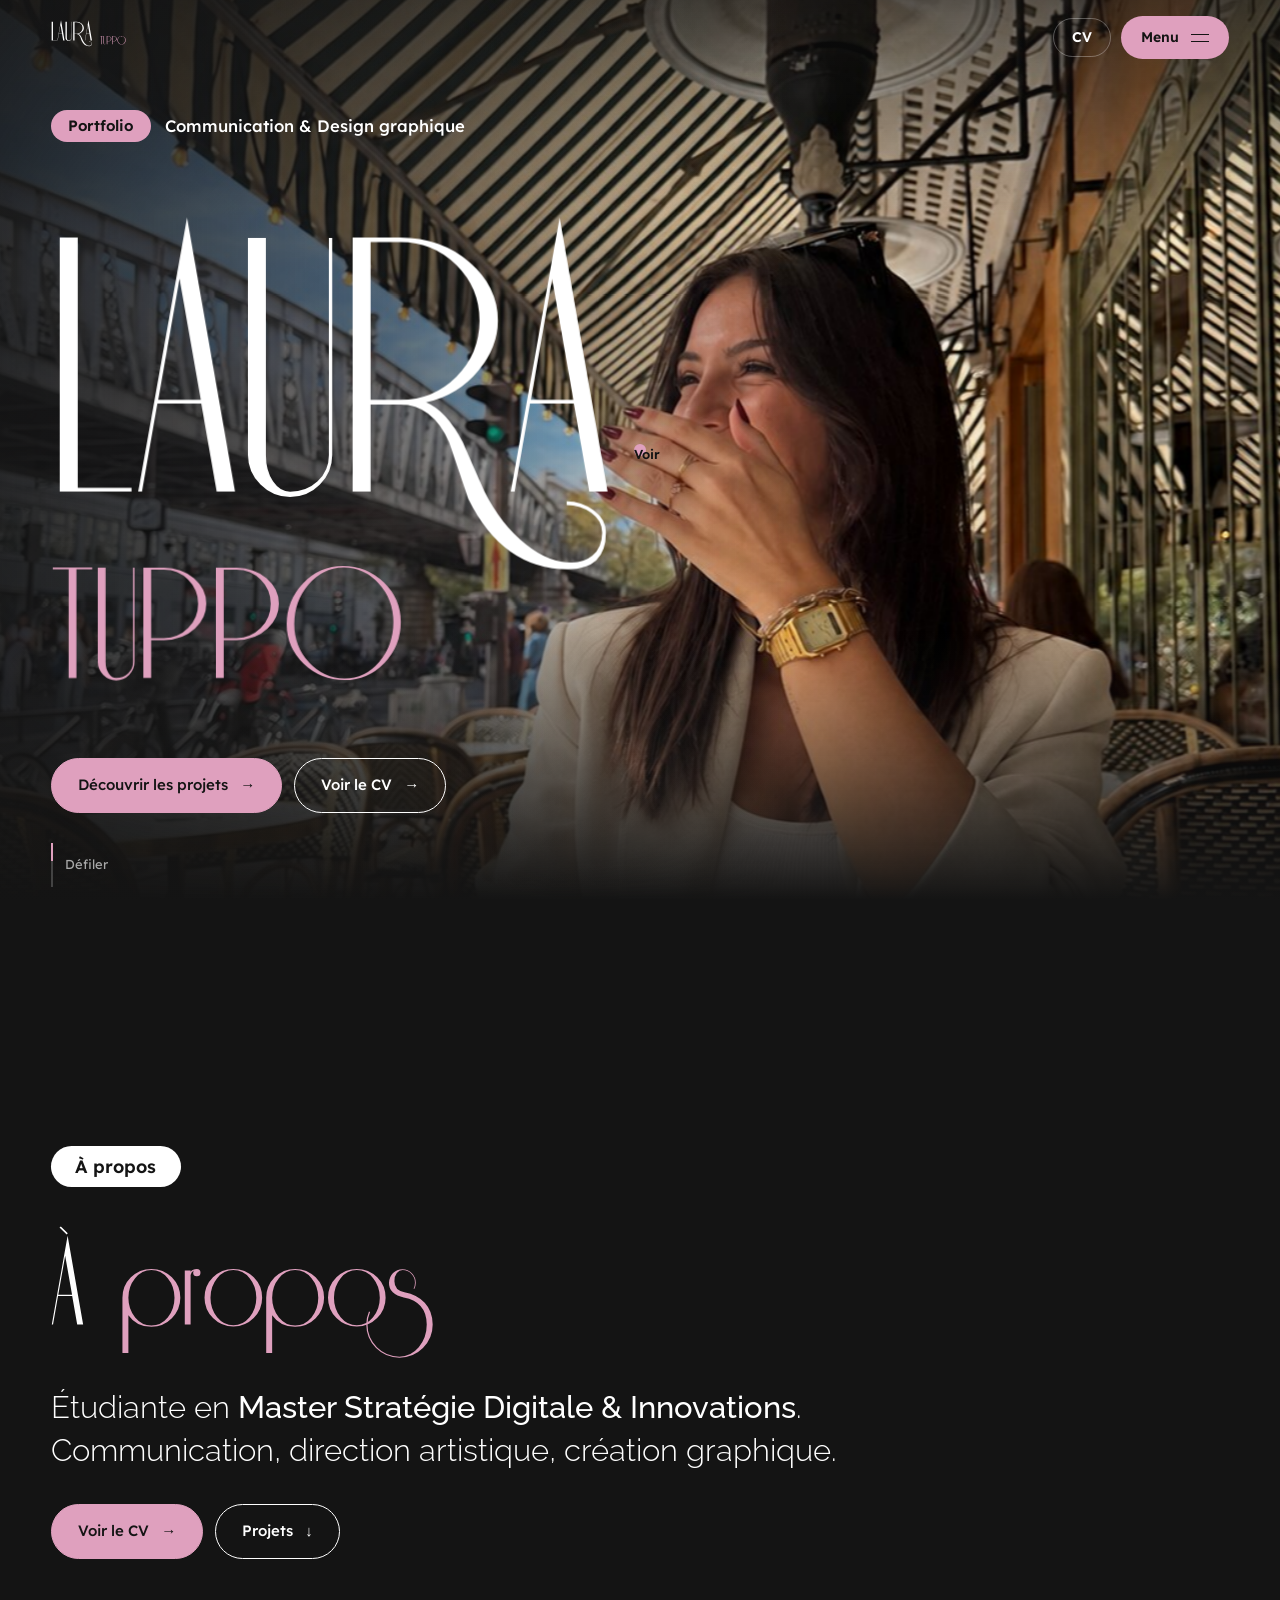
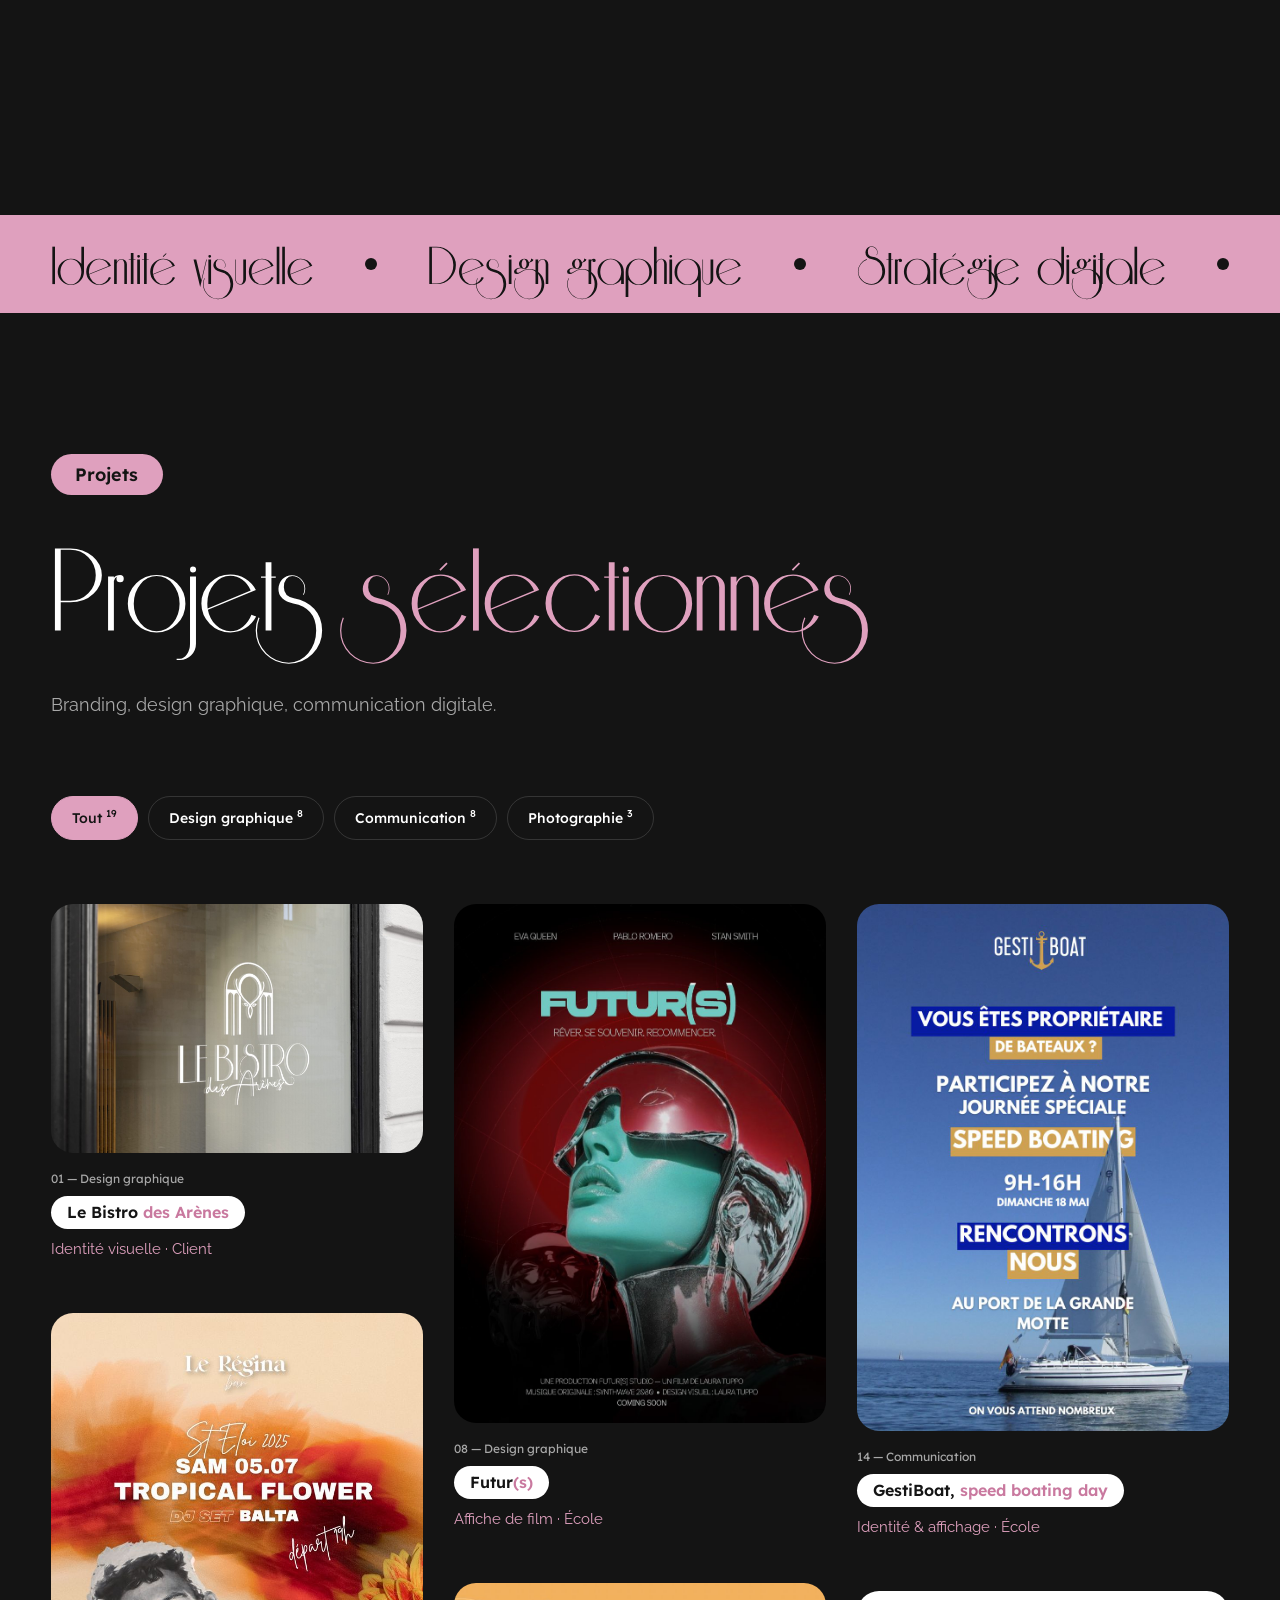
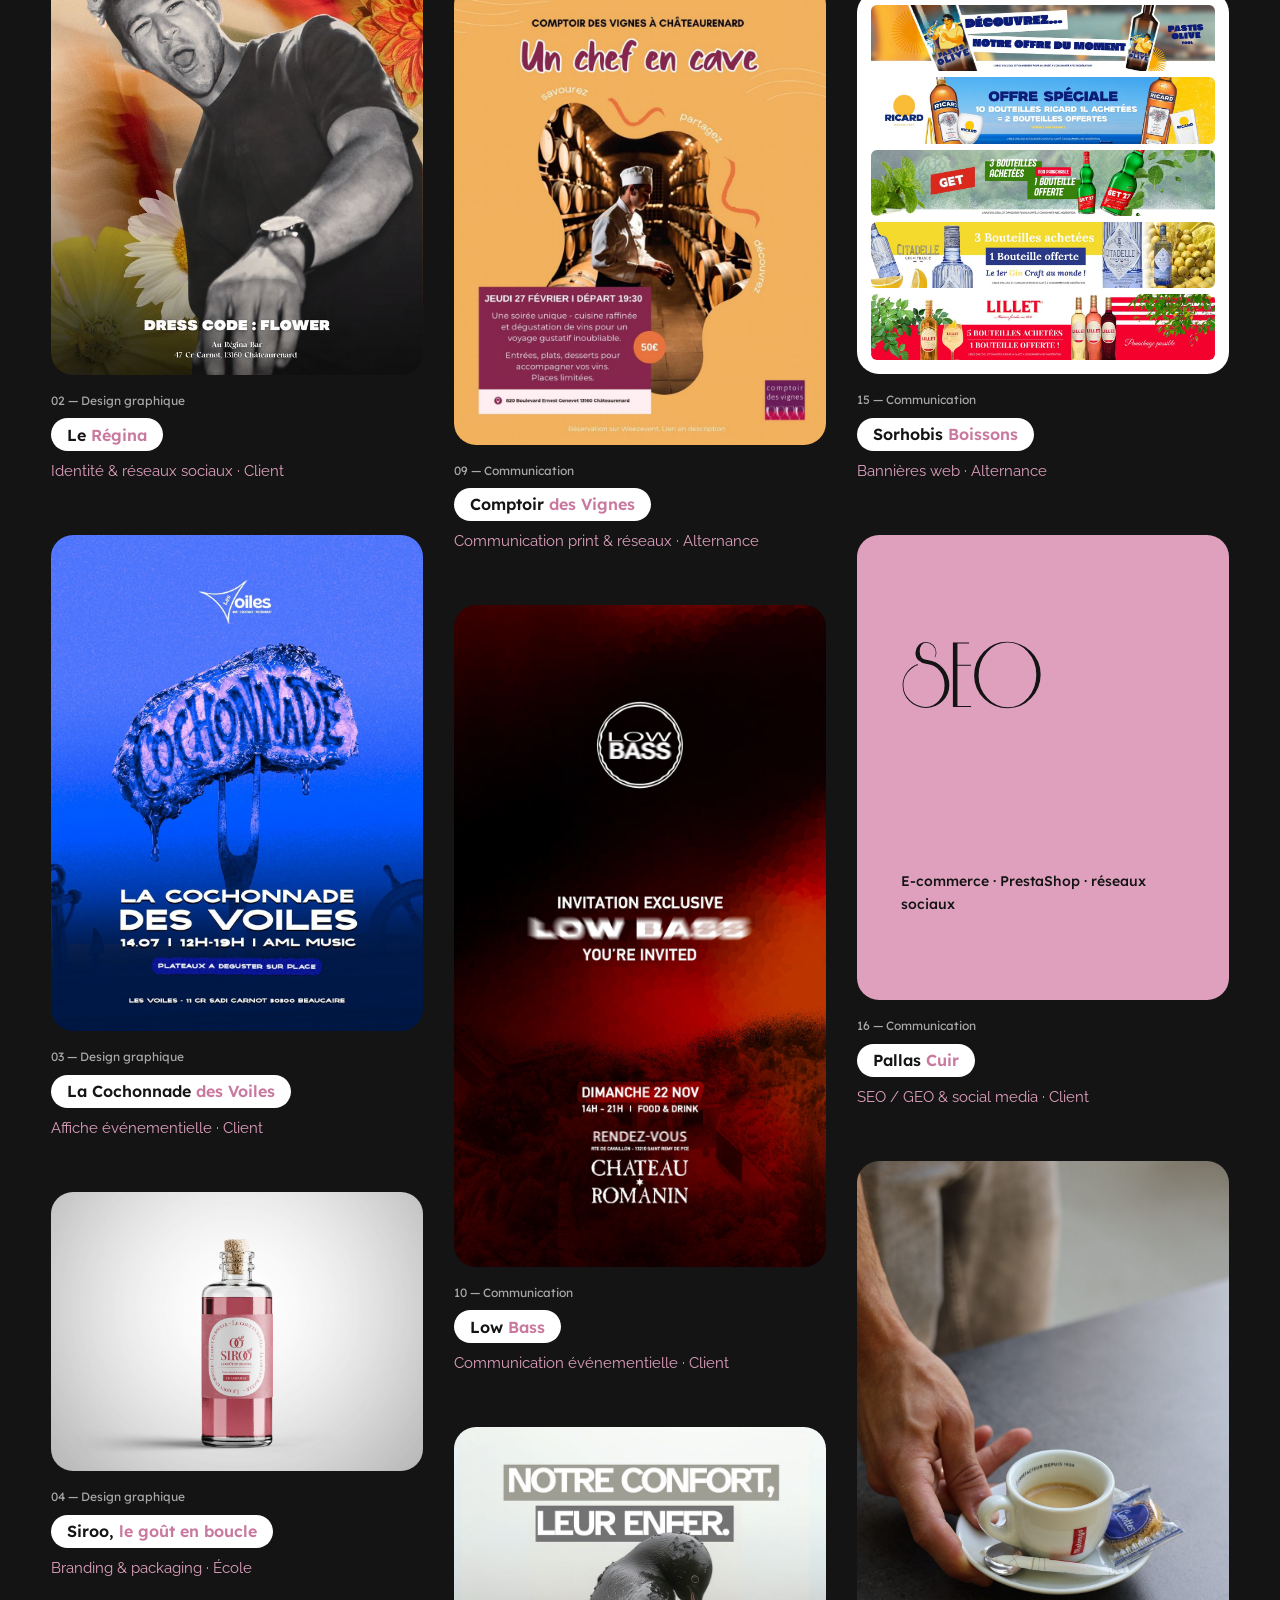
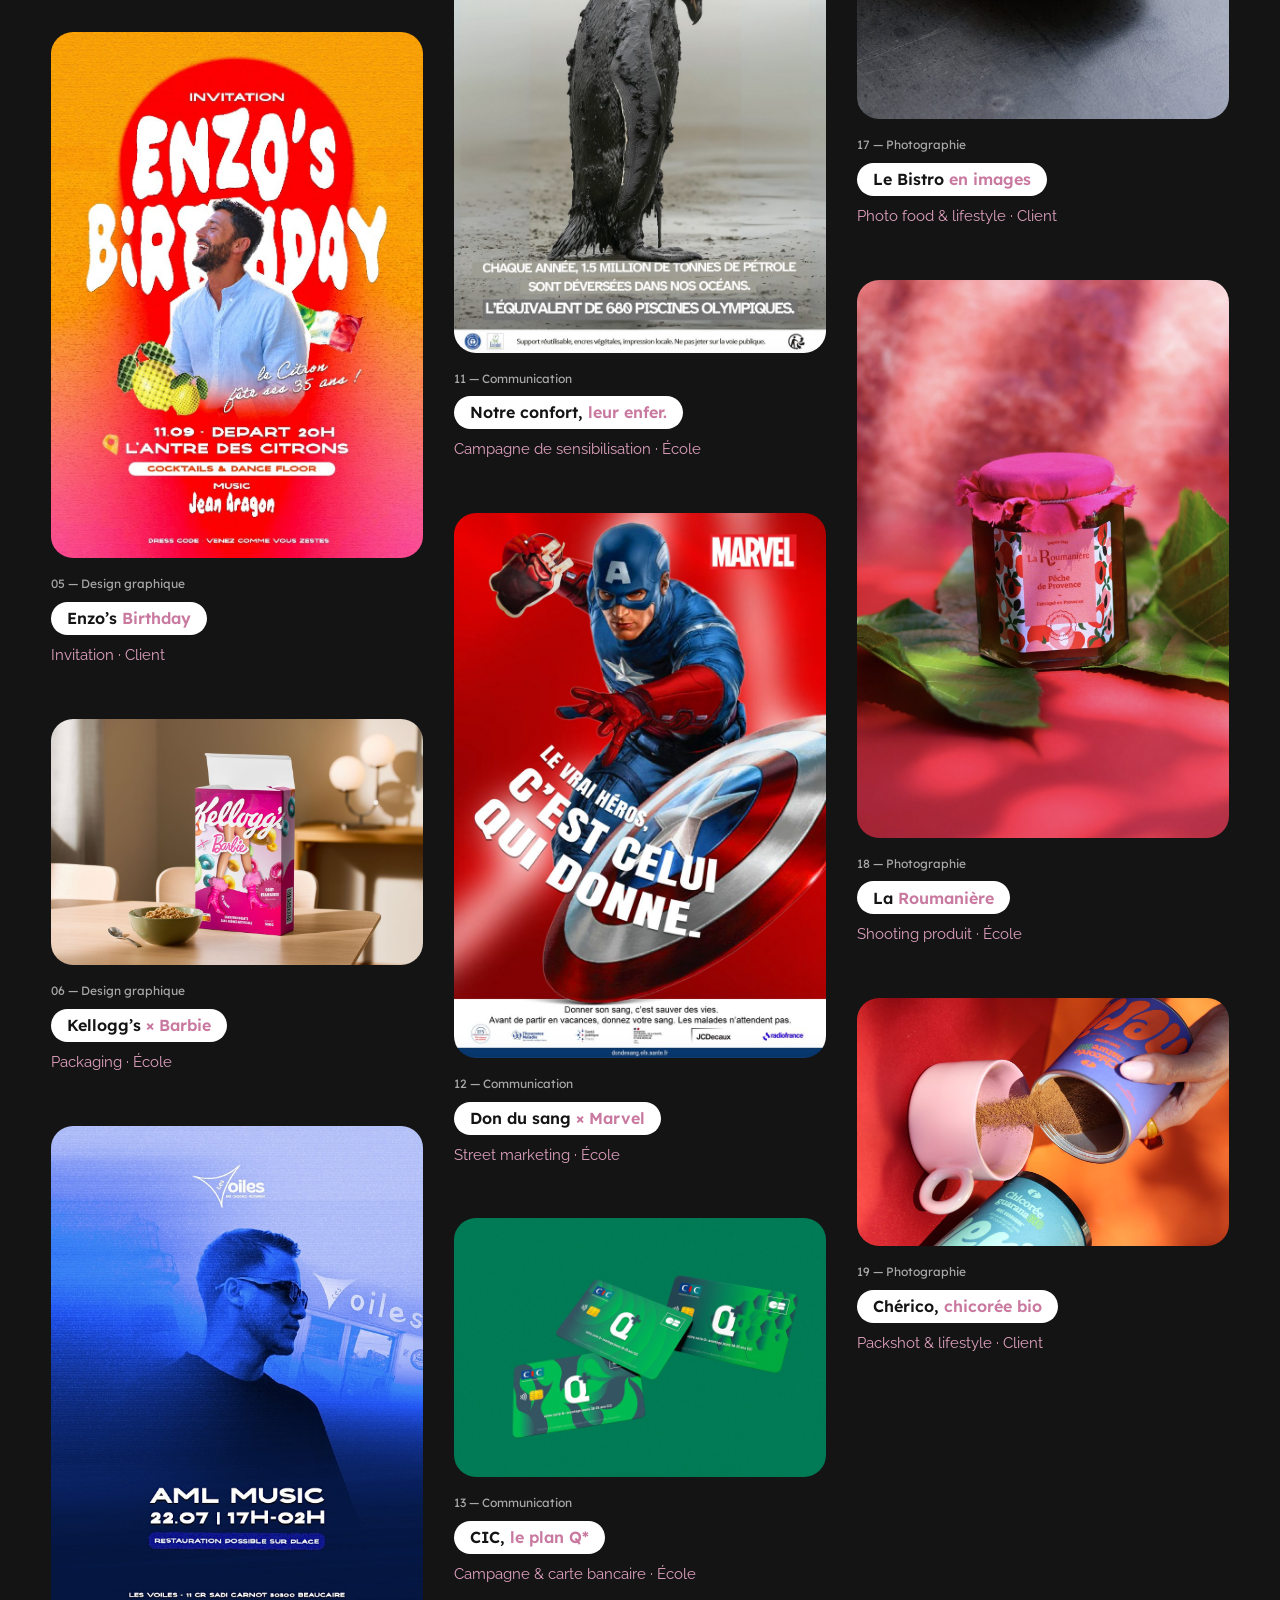
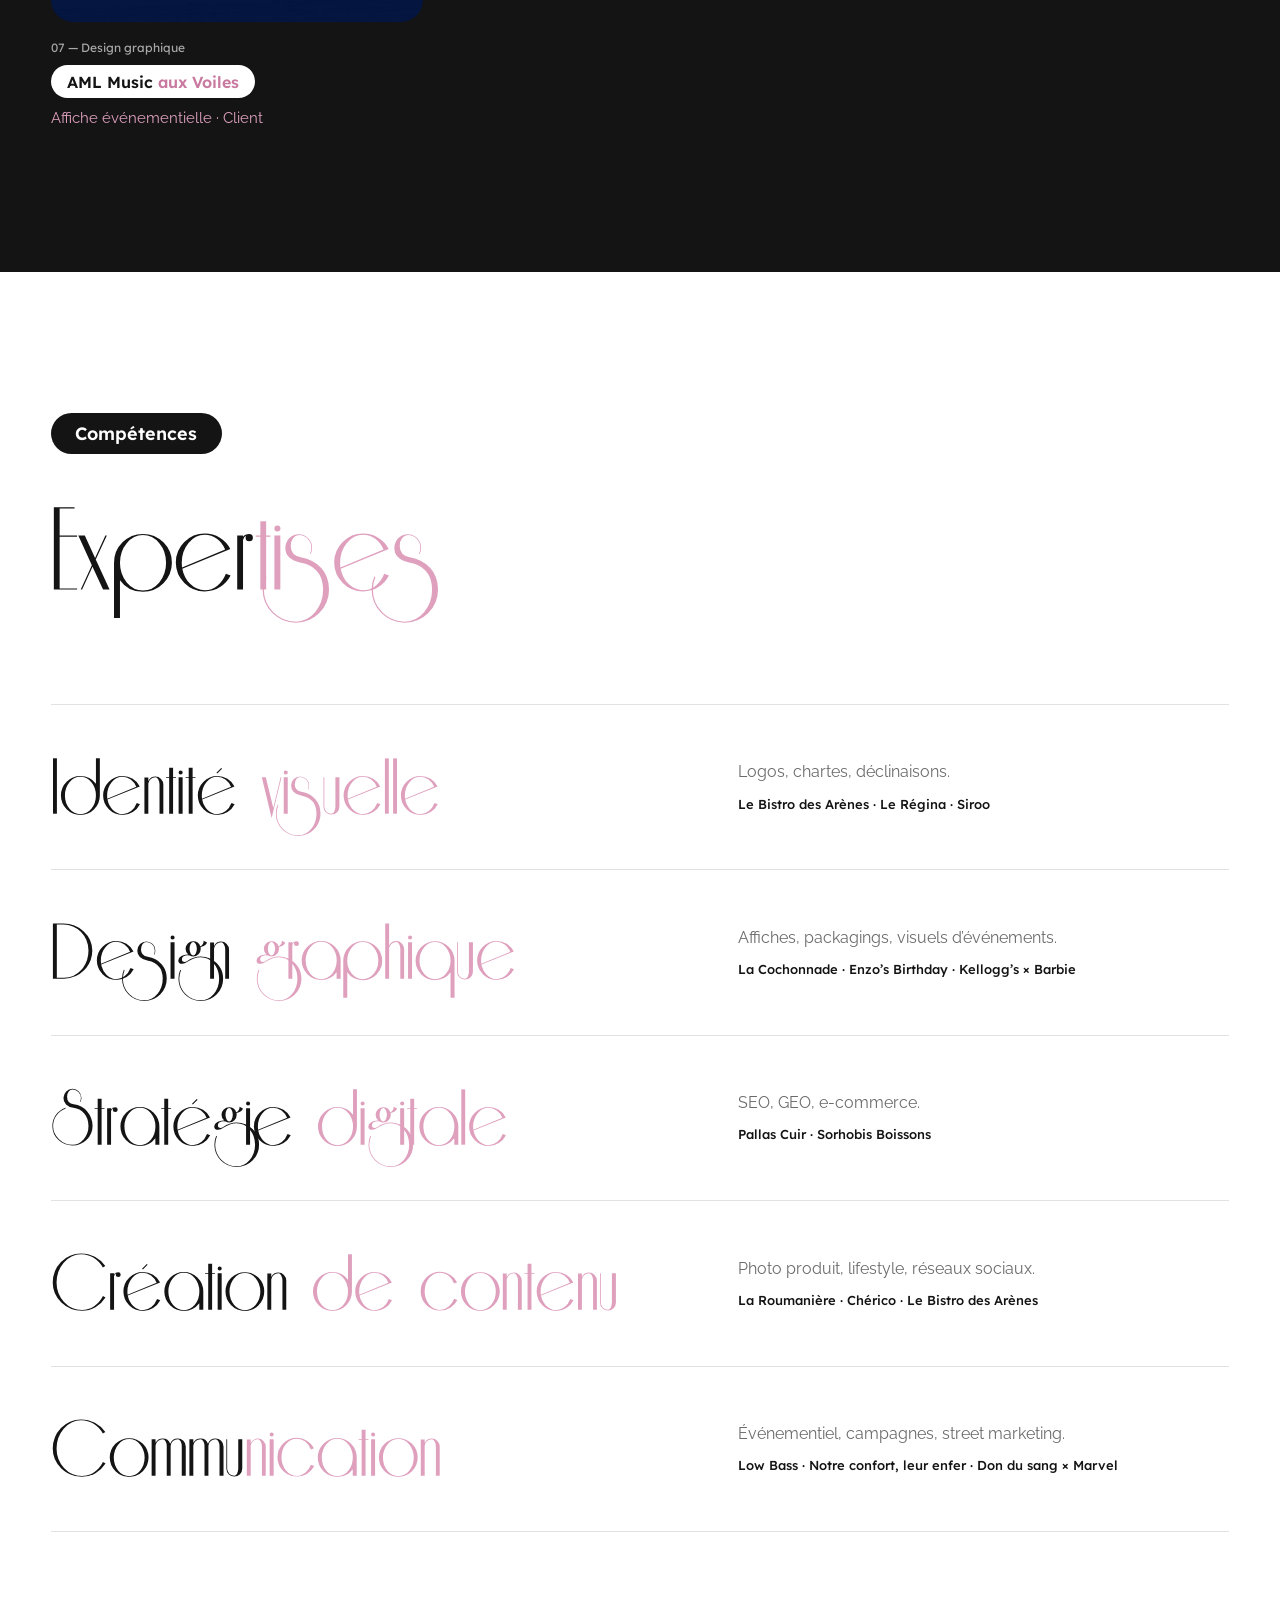
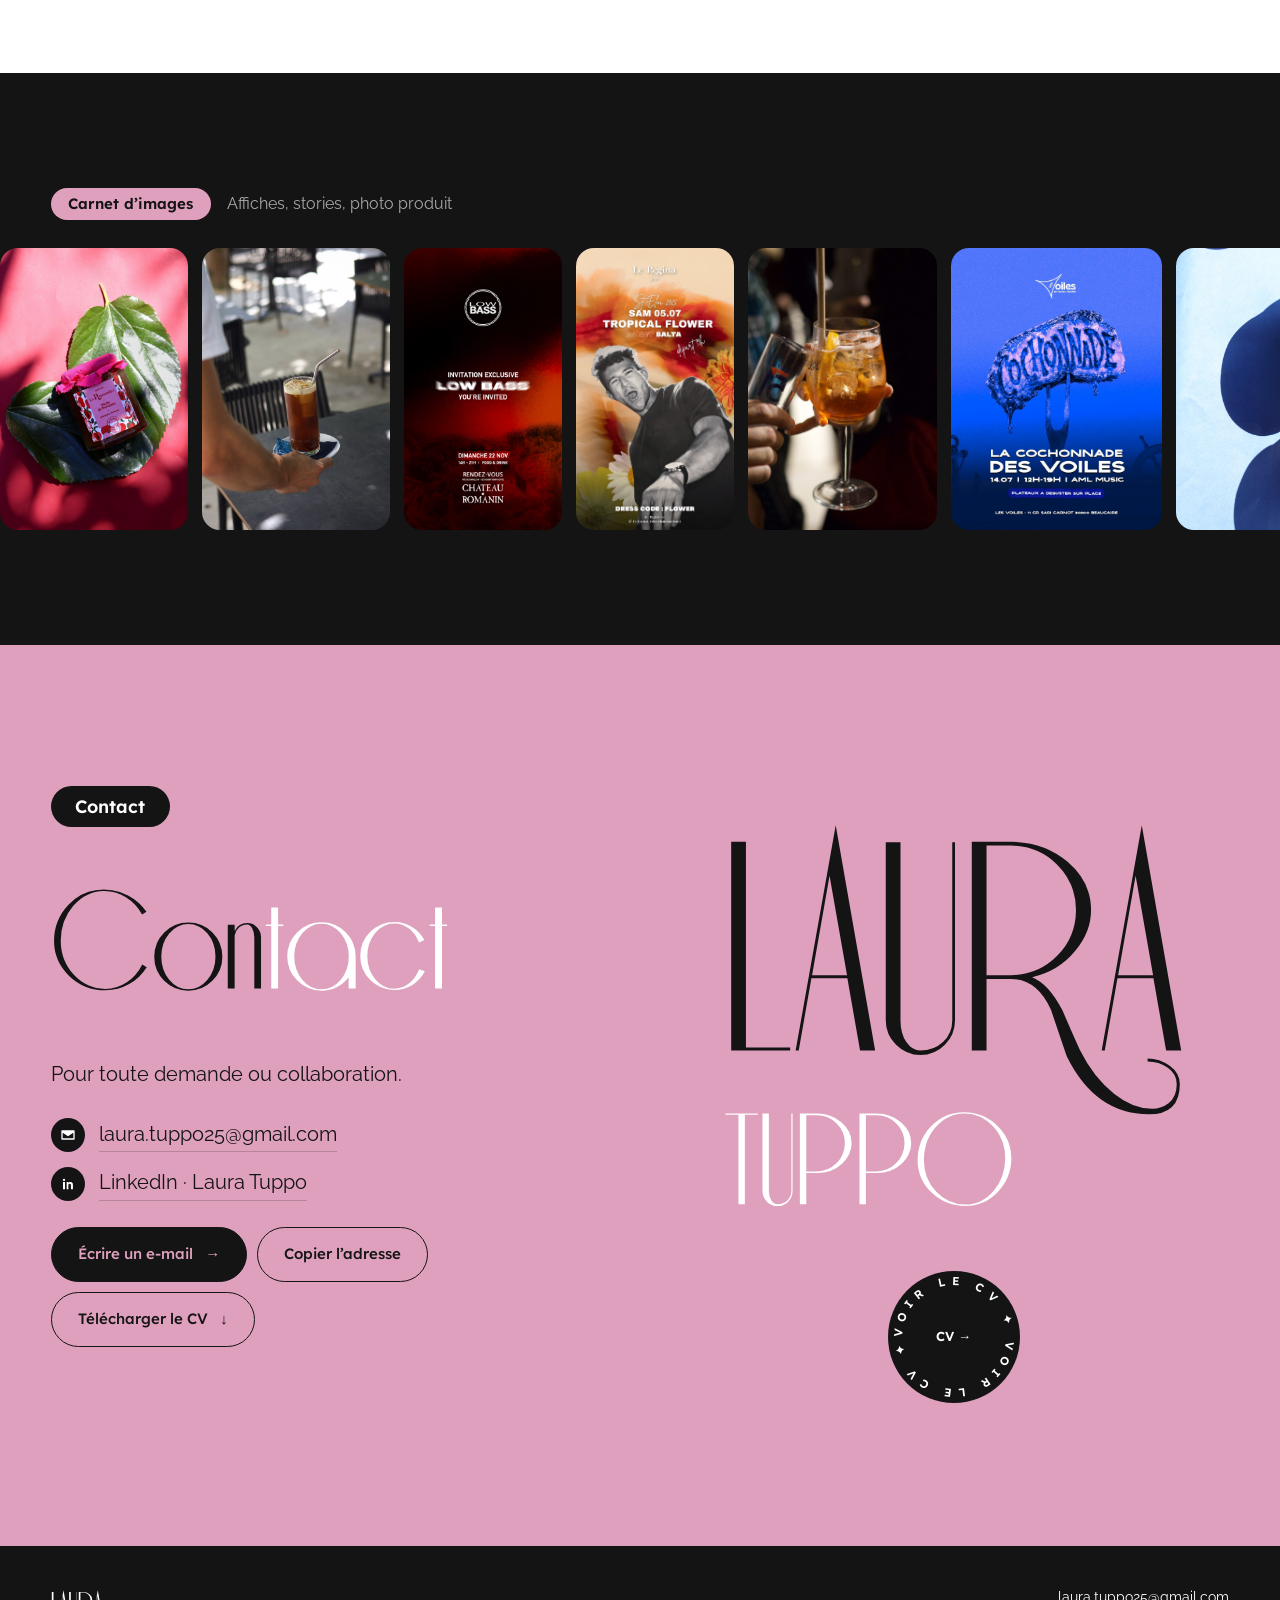
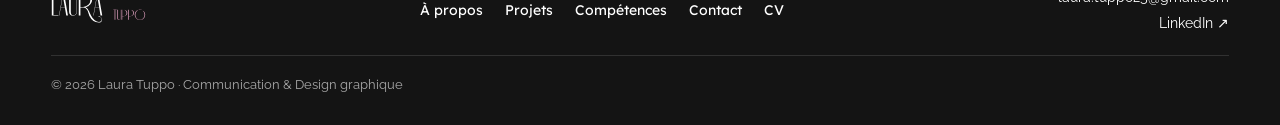
==== index.html @ caf7bf04 "Comptoir des Vignes rattaché à Sorhobis Boissons ; Sorhobis classé Alternance Co-Authored-By: Claude" ====
<!DOCTYPE html>
<html lang="fr" class="js">
<head>
<meta charset="UTF-8">
<meta name="viewport" content="width=device-width, initial-scale=1.0, viewport-fit=cover">
<meta name="theme-color" content="#141414">
<title>Laura Tuppo — Portfolio</title>
<meta name="description" content="Laura Tuppo — Portfolio. Communication &amp; design graphique : identité visuelle, affiches, communication événementielle, photographie produit.">
<meta property="og:title" content="Laura Tuppo — Portfolio">
<meta property="og:description" content="Portfolio — Communication &amp; Design graphique">
<meta property="og:image" content="images/low-bass-invitation.jpg">
<link rel="icon" href="data:image/svg+xml,%3Csvg xmlns='http://www.w3.org/2000/svg' viewBox='0 0 32 32'%3E%3Crect width='32' height='32' rx='16' fill='%23dfa0be'/%3E%3Ctext x='16' y='21' font-family='Arial' font-weight='700' font-size='13' fill='%23141414' text-anchor='middle'%3ELT%3C/text%3E%3C/svg%3E">
<link rel="preconnect" href="https://fonts.googleapis.com">
<link rel="preconnect" href="https://fonts.gstatic.com" crossorigin>
<link href="https://fonts.googleapis.com/css2?family=Lexend:wght@400;500;600&family=Raleway:ital,wght@0,300;0,400;0,500;0,600;1,400&display=swap" rel="stylesheet">
<link rel="stylesheet" href="assets/site.css">
</head>
<body>
<svg width="0" height="0" style="position:absolute" aria-hidden="true"><defs><path id="rg0" d="M193 766H21V157H64V757H193Z"/><path id="rg1" d="M423 662Q396 715 345 747.5Q294 780 232 780Q144 780 81 717Q18 654 18 566Q18 477 81 414.5Q144 352 232 352Q293 352 343.5 383Q394 414 421 466L66 611Q79 680 125.5 725.5Q172 771 232 771Q284 771 325.5 737.5Q367 704 388 649ZM383 470Q362 420 321.5 390.5Q281 361 232 361Q162 361 112 421Q62 481 62 566Q62 578 64 602Z"/><path id="rg2" d="M377 567Q377 649 308.5 707.5Q240 766 143 766H29V157H143Q201 157 244 189.5Q287 222 287 266Q287 302 259 330Q231 358 187 369Q269 383 323 438.5Q377 494 377 567ZM243 266Q243 227 210.5 197Q178 167 143 167H72V366H143Q184 366 213.5 336.5Q243 307 243 266ZM333 567Q333 489 277.5 433Q222 377 143 377H72V756H143Q222 756 277.5 700.5Q333 645 333 567Z"/><path id="rg3" d="M67 314Q67 336 43 336Q22 336 22 314Q22 292 43 292Q67 292 67 314ZM66 766H22V366H66Z"/><path id="rg4" d="M336 766Q336 868 264 939.5Q192 1011 90 1011Q-11 1011 -83 939.5Q-155 868 -155 766Q-155 714 -135 669L-127 672Q-146 718 -146 766Q-146 864 -76.5 933.5Q-7 1003 90 1003Q174 1003 233 933.5Q292 864 292 766Q292 597 122 565Q71 555 41 526.5Q11 498 13 456Q15 414 43 385Q71 356 112 356Q153 356 182 385.5Q211 415 211 456Q211 480 200 502L195 499Q205 480 205 456Q205 418 178 390.5Q151 363 114 363Q89 363 71 385Q53 407 53 445Q53 512 127 526Q222 544 277 604Q336 667 336 766Z"/><path id="rg5" d="M118 375H86V766H43V375H9V366H43V260H86V366H118Z"/><path id="rg6" d="M138 382Q138 408 111 408Q84 408 84 382Q84 374 90 366Q70 374 65 399V766H22V366H65V376Q80 355 111 355Q138 355 138 382Z"/><path id="rg7" d="M444 567Q444 655 381.5 717.5Q319 780 231 780Q143 780 80.5 717.5Q18 655 18 567Q18 478 80.5 416Q143 354 231 354Q320 354 382 416Q444 478 444 567ZM401 567Q401 482 351.5 422.5Q302 363 231 363Q161 363 111.5 422.5Q62 482 62 567Q62 651 111.5 711Q161 771 231 771Q301 771 351 711Q401 651 401 567Z"/><path id="rg8" d="M439 566Q439 654 376.5 717Q314 780 225 780Q137 780 74 717Q11 654 11 566Q11 477 74 414.5Q137 352 225 352Q334 352 396 437V157H439ZM396 566Q396 481 346 421Q296 361 225 361Q155 361 105 421Q55 481 55 566Q55 651 105 711Q155 771 225 771Q296 771 346 711Q396 651 396 566Z"/><path id="rg9" d="M238 766H194L157 555H52L15 766H6L123 109ZM156 546 105 256 54 546Z"/><path id="rg10" d="M234 318 225 328 173 276 183 267ZM423 662Q396 715 345 747.5Q294 780 232 780Q144 780 81 717Q18 654 18 566Q18 477 81 414.5Q144 352 232 352Q293 352 343.5 383Q394 414 421 466L66 611Q79 680 125.5 725.5Q172 771 232 771Q284 771 325.5 737.5Q367 704 388 649ZM383 470Q362 420 321.5 390.5Q281 361 232 361Q162 361 112 421Q62 481 62 566Q62 578 64 602Z"/><path id="rg11" d="M230 766H188V445Q188 413 174.5 389.5Q161 366 144 366Q114 366 92 385.5Q70 405 65 435V766H22V367H65V406Q90 357 144 357Q179 357 204.5 383.5Q230 410 230 445Z"/><path id="rg12" d="M636 864Q636 952 545 952Q389 952 306 783Q283 715 260 647Q220 557 143 557H72V766H29V157H143Q240 157 308.5 215.5Q377 274 377 356Q377 420 331 475Q282 535 205 552Q254 572 293 648Q318 706 344 764Q385 846 444 892Q499 936 555 936Q583 936 603 920Q627 900 627 864Q627 835 601 816.5Q575 798 542 798V789Q577 789 606.5 810.5Q636 832 636 864ZM333 356Q333 278 277.5 223Q222 168 143 168H72V546H143Q222 546 277.5 490.5Q333 435 333 356Z"/><path id="rg13" d="M284 272 232 324 223 315 275 263ZM423 662Q396 715 345 747.5Q294 780 232 780Q144 780 81 717Q18 654 18 566Q18 477 81 414.5Q144 352 232 352Q293 352 343.5 383Q394 414 421 466L66 611Q79 680 125.5 725.5Q172 771 232 771Q284 771 325.5 737.5Q367 704 388 649ZM383 470Q362 420 321.5 390.5Q281 361 232 361Q162 361 112 421Q62 481 62 566Q62 578 64 602Z"/><path id="rg14" d="M510 766Q510 868 438 939.5Q366 1011 264 1011Q163 1011 91 939.5Q19 868 19 766Q19 714 39 669L47 672Q28 718 28 766Q28 864 97.5 933.5Q167 1003 264 1003Q348 1003 407 933.5Q466 864 466 766Q466 668 407 598.5Q348 529 264 529Q186 529 117 581Q87 604 59 603Q17 602 17 565Q17 536 52 517Q82 500 114 500Q122 500 127 501Q97 476 97 437Q97 403 121.5 378.5Q146 354 181 354Q240 354 259 409Q276 407 287 385Q297 366 295 348L333 368Q328 389 302 404Q281 416 262 417Q264 429 264 437Q264 472 239.5 496.5Q215 521 181 521Q159 521 142 510Q130 508 120 508Q95 508 76 520Q57 532 57 553Q57 583 87 583Q100 583 116 571Q182 521 264 521Q366 521 438 592.5Q510 664 510 766ZM221 437Q221 407 209 385Q197 363 181 363Q165 363 153 385Q141 407 141 437Q141 467 153 489.5Q165 512 181 512Q197 512 209 489.5Q221 467 221 437Z"/><path id="rg15" d="M446 766H402V696Q338 780 232 780Q144 780 81 717Q18 654 18 566Q18 477 81 414.5Q144 352 232 352Q321 352 383.5 414.5Q446 477 446 566ZM403 566Q403 481 353 421Q303 361 232 361Q162 361 112 421Q62 481 62 566Q62 651 112 711Q162 771 232 771Q303 771 353 711Q403 651 403 566Z"/><path id="rg16" d="M599 633Q557 700 489 739Q421 778 340 778Q208 778 113.5 687.5Q19 597 19 468Q19 337 109.5 242Q200 147 330 147Q411 147 482 184.5Q553 222 597 287L570 303Q533 235 468.5 195Q404 155 330 156Q218 158 139.5 249Q61 340 61 468Q61 593 143 681Q225 769 339 769Q413 769 474.5 727.5Q536 686 571 616Z"/><path id="rg17" d="M422 659Q395 712 344 744Q293 776 231 776Q143 776 80.5 713.5Q18 651 18 563Q18 474 80.5 412Q143 350 231 350Q291 350 341.5 381Q392 412 419 463L385 478Q364 424 323 391.5Q282 359 231 359Q161 359 111.5 418.5Q62 478 62 563Q62 648 111.5 708Q161 768 231 768Q282 768 324 734Q366 700 386 646Z"/><path id="rg18" d="M230 766H188V441Q188 408 174.5 385Q161 362 144 362Q114 362 92 381Q70 400 65 430V766H22V158H65V402Q90 353 144 353Q179 353 204.5 379.5Q230 406 230 441Z"/><path id="rg19" d="M235 158 118 814 3 158H48L137 668L226 158Z"/><path id="rg20" d="M65 766H22V158H65Z"/><path id="rg21" d="M457 560Q457 648 392 711.5Q327 775 236 775Q145 775 80 712Q15 649 15 560Q15 493 54.5 438Q94 383 157 359L161 368Q100 390 61.5 442.5Q23 495 23 560Q23 644 87.5 705Q152 766 236 766Q308 766 360 705.5Q412 645 412 560Q412 477 365.5 422.5Q319 368 246 360Q195 354 165 324Q135 294 137 250Q139 209 167 180Q195 151 236 151Q277 151 306 180Q335 209 335 250Q335 274 323 296L318 294Q329 274 329 251Q329 213 302 185.5Q275 158 237 158Q212 158 194.5 180Q177 202 177 240Q177 314 250 321Q339 330 398 400Q457 470 457 560Z"/><path id="rg22" d="M92 745Q92 803 48 822L44 812Q75 800 79 768Q73 774 63 774Q52 774 43.5 765Q35 756 35 745Q35 716 63 716Q74 716 83 724.5Q92 733 92 745Z"/><path id="rg23" d="M150 305 142 315 98 271 56 314 47 304 98 253ZM188 688Q188 724 162.5 750Q137 776 101 776Q65 776 39 750Q13 724 13 688V366H22V688Q22 720 45 743.5Q68 767 101 767Q118 767 131 743.5Q144 720 144 688V366H188Z"/><path id="rg24" d="M444 567Q444 655 381.5 717.5Q319 780 231 780Q143 780 80.5 717.5Q18 655 18 567V158H62V438Q122 354 231 354Q320 354 382 416Q444 478 444 567ZM401 567Q401 482 351.5 422.5Q302 363 231 363Q161 363 111.5 422.5Q62 482 62 567Q62 651 111.5 711Q161 771 231 771Q301 771 351 711Q401 651 401 567Z"/><path id="rg25" d="M188 688Q188 724 162.5 750Q137 776 101 776Q65 776 39 750Q13 724 13 688V366H22V688Q22 720 45 743.5Q68 767 101 767Q118 767 131 743.5Q144 720 144 688V366H188Z"/><path id="rg26" d="M193 766H21V157H174V166H64V366H193V375H64V757H193Z"/><path id="rg27" d="M238 366 59 757H236V766H8L186 375H29V366Z"/><path id="rg28" d="M92 185Q92 243 48 262L44 252Q75 240 79 208Q73 214 63 214Q52 214 43.5 205Q35 196 35 185Q35 156 63 156Q74 156 83 164.5Q92 173 92 185Z"/><path id="rg29" d="M225 367 77 976H69L111 796L9 367H53L135 703L216 367Z"/><path id="rg30" d="M224 766H179L64 386V766H21V158H64V369L204 159H216L95 339Z"/><path id="rg31" d="M230 766H182L104 597L27 766H17L99 586L-1 366H47L123 533L199 366H210L128 544Z"/><path id="rg32" d="M343 766H300V312L167 832L35 317V766H26V109L184 726L343 110Z"/><path id="rg33" d="M192 376H64V766H21V158H173V167H64V367H192Z"/><path id="rg34" d="M120 836 113 839Q60 745 38.5 662Q17 579 18 465Q19 353 40 272.5Q61 192 113 100L120 103Q75 184 65 275Q63 298 62 465Q62 482 61 522Q61 555 61 573Q61 729 120 836Z"/><path id="rg35" d="M117 465Q117 581 97 662Q76 746 23 839L16 836Q52 770 65 703Q75 651 75 569Q75 551 75 519Q74 481 74 465Q73 302 70 275Q61 185 16 103L23 100Q75 192 96 273Q117 354 117 465Z"/><path id="rg36" d="M397 766H353V444Q353 412 340 388.5Q327 365 310 365Q279 365 256.5 385.5Q234 406 231 436V766H188V444Q188 411 175 388Q162 365 144 365Q114 365 92 384.5Q70 404 65 433V766H22V366H65V405Q90 356 144 356Q207 356 226 416Q247 356 310 356Q345 356 371 382Q397 408 397 444Z"/><path id="rg37" d="M446 568Q446 656 383.5 719Q321 782 232 782Q122 782 62 696V976H18V568Q18 479 80.5 416.5Q143 354 232 354Q321 354 383.5 416.5Q446 479 446 568ZM403 568Q403 483 353 423Q303 363 232 363Q162 363 112 423Q62 483 62 568Q62 653 112 713Q162 773 232 773Q303 773 353 713Q403 653 403 568Z"/><path id="rg38" d="M362 366 252 814 184 535 117 814 9 366H53L135 703L180 516L144 366H189L203 423L217 366H226L207 443L270 703L352 366Z"/><path id="rg39" d="M251 831 28 251V766H19V109L243 687V157H251Z"/><path id="rg40" d="M163 375H65V766H22V269Q22 220 56.5 185.5Q91 151 140 151H163V160H140Q109 160 87 192Q65 224 65 269V366H163Z"/><path id="rg41" d="M92 745Q92 756 83 765Q74 774 63 774Q52 774 43.5 765Q35 756 35 745Q35 716 63 716Q74 716 83 724.5Q92 733 92 745Z"/><path id="rg42" d="M454 457Q454 583 363.5 674.5Q273 766 145 766H21V159H136Q266 159 360 246Q454 333 454 457ZM412 457Q412 337 330.5 253Q249 169 136 169H64V756H145Q257 756 334.5 668.5Q412 581 412 457Z"/><path id="rg43" d="M225 366 117 814 9 366H53L135 703L216 366Z"/><path id="rg44" d="M65 766H22V157H65Z"/><path id="rg45" d="M783 864Q786 899 763 925.5Q740 952 700 952Q535 952 449 758Q397 778 340 778Q208 778 113.5 687.5Q19 597 19 468Q19 337 109.5 242Q200 147 330 147Q461 147 555.5 237.5Q650 328 650 457Q650 547 605 623Q560 699 486 741Q583 936 710 936Q735 936 756.5 914.5Q778 893 775 864Q772 835 750 816.5Q728 798 697 798V789Q731 789 755.5 810Q780 831 783 864ZM609 457Q609 331 526.5 242.5Q444 154 330 156Q218 158 139.5 249Q61 340 61 468Q61 593 143 681Q225 769 339 769Q393 769 442 746Q394 651 310 651Q237 651 190 681L184 672Q239 636 307 636Q415 636 477 726Q537 684 573 612Q609 540 609 457Z"/><path id="rg46" d="M171 242H119L156 278Q159 281 159 284Q159 293 149 293Q146 293 143 290L108 255V305Q108 313 99 313Q90 313 90 305V253L53 290Q50 293 47 293Q38 293 38 284Q38 281 41 278L77 242H26Q18 242 18 233Q18 224 26 224H77L40 187Q37 184 37 181Q37 172 46 172Q49 172 52 175L90 213V160Q90 152 99 152Q108 152 108 160V212L143 175Q146 172 149 172Q158 172 158 181Q158 184 156 187L120 224H171Q180 224 180 233Q180 242 171 242Z"/><path id="rg47" d="M650 457Q650 589 559.5 683.5Q469 778 340 778Q208 778 113.5 687.5Q19 597 19 468Q19 337 109.5 242Q200 147 330 147Q403 147 478.5 186Q554 225 597 287L570 303Q533 235 468.5 195Q404 155 330 156Q218 158 139.5 249Q61 340 61 468Q61 593 143 681Q225 769 339 769Q452 769 530.5 677Q609 585 609 457Q609 416 598 375H331V366H637Q650 413 650 457Z"/><path id="rg48" d="M648 458Q648 589 557.5 683.5Q467 778 338 778Q207 778 113 688Q19 598 19 469Q19 338 109.5 243.5Q200 149 329 149Q460 149 554 239Q648 329 648 458ZM607 458Q607 332 525 243.5Q443 155 330 157Q218 159 139.5 250.5Q61 342 61 469Q61 594 143 681.5Q225 769 338 769Q450 769 528.5 677.5Q607 586 607 458Z"/><path id="rg49" d="M521 768H469L413 687Q347 775 236 775Q145 775 80 712Q15 649 15 560Q15 493 54.5 438Q94 383 157 359Q166 356 182 350L151 307Q136 281 137 250Q139 209 167 180Q195 151 236 151Q277 151 306 180Q335 209 335 250Q335 305 291 329Q283 336 231 348L408 604Q412 576 412 560Q412 486 375 429L462 379L465 386L414 416Q457 477 457 560Q457 605 437 647ZM327 250Q327 212 300.5 185Q274 158 237 158Q212 158 194.5 180Q177 202 177 240Q177 265 185 281L226 340Q267 331 280 326Q327 304 327 250ZM391 656 187 358Q179 360 161 368Q100 390 61.5 442.5Q23 495 23 560Q23 644 87.5 705Q152 766 236 766Q285 766 327 736Q369 706 391 656Z"/><path id="rg50" d="M376 356Q376 434 314 493Q247 557 143 557H72V766H29V158H143Q239 158 307.5 216.5Q376 275 376 356ZM331 356Q331 279 276 224Q221 169 143 169H72V546H143Q221 546 276 490.5Q331 435 331 356Z"/><path id="rg51" d="M443 976H399V696Q339 782 229 782Q140 782 77.5 719.5Q15 657 15 568Q15 479 77.5 416.5Q140 354 229 354Q318 354 380.5 416.5Q443 479 443 568ZM399 568Q399 483 349 423Q299 363 229 363Q158 363 108 423Q58 483 58 568Q58 653 108 713Q158 773 229 773Q299 773 349 713Q399 653 399 568Z"/><path id="rg52" d="M225 678Q225 719 195.5 749Q166 779 124 779Q83 779 53 749Q23 719 23 678V158H66V678Q66 716 83 741Q100 766 124 766Q163 766 190 741Q217 716 217 678V158H225Z"/><path id="rg53" d="M227 166H140V766H97V166H10V157H227Z"/><path id="rg54" d="M124 90 116 100 63 48 73 39ZM238 766H194L157 555H52L15 766H6L123 109ZM156 546 105 256 54 546Z"/><path id="rg55" d="M67 314Q67 336 43 336Q22 336 22 314Q22 292 43 292Q67 292 67 314ZM66 863Q66 913 31 948Q-4 983 -53 983H-77V974H-53Q-23 974 -0.5 941Q22 908 22 863V366H66Z"/></defs></svg>
<svg width="0" height="0" style="position:absolute" aria-hidden="true">
  <symbol id="i-mail" viewBox="0 0 24 24"><path fill="currentColor" d="M3 5h18a1 1 0 0 1 1 1v12a1 1 0 0 1-1 1H3a1 1 0 0 1-1-1V6a1 1 0 0 1 1-1Zm9 7.2L4.4 7H19.6L12 12.2ZM4 8.6V17h16V8.6l-8 5.4-8-5.4Z"/></symbol>
  <symbol id="i-in" viewBox="0 0 24 24"><path fill="currentColor" d="M4.5 9h3v11h-3V9Zm1.5-5a1.75 1.75 0 1 1 0 3.5A1.75 1.75 0 0 1 6 4Zm4 5h2.9v1.5h.04c.4-.76 1.38-1.56 2.85-1.56 3.05 0 3.61 2 3.61 4.6V20h-3v-5.4c0-1.29-.02-2.95-1.8-2.95-1.8 0-2.07 1.4-2.07 2.86V20H10V9Z"/></symbol>
</svg>

<div class="intro" aria-hidden="true"><span class="wm"><span class="wm-l"><svg class="rs" viewBox="0 0 1342 1041" style="width:1.289em"><use href="#rg0" x="0" style="--i:0"/><use href="#rg9" x="203" style="--i:1"/><use href="#rg52" x="449" style="--i:2"/><use href="#rg12" x="694" style="--i:3"/><use href="#rg9" x="1096" style="--i:4"/></svg></span><span class="wm-t"><svg class="rs" viewBox="0 0 1944 1041" style="width:1.867em"><use href="#rg53" x="0" style="--i:0"/><use href="#rg52" x="235" style="--i:1"/><use href="#rg50" x="480" style="--i:2"/><use href="#rg50" x="880" style="--i:3"/><use href="#rg48" x="1280" style="--i:4"/></svg></span></span></div>
<div class="progress" id="progress" aria-hidden="true"></div>

<header class="top" id="topbar">
  <a href="#accueil" aria-label="Laura Tuppo, retour à l'accueil"><span class="wm row" aria-hidden="true"><span class="wm-l"><svg class="rs" viewBox="0 0 1342 1041" style="width:1.289em"><use href="#rg0" x="0" style="--i:0"/><use href="#rg9" x="203" style="--i:1"/><use href="#rg52" x="449" style="--i:2"/><use href="#rg12" x="694" style="--i:3"/><use href="#rg9" x="1096" style="--i:4"/></svg></span><span class="wm-t"><svg class="rs" viewBox="0 0 1944 1041" style="width:1.867em"><use href="#rg53" x="0" style="--i:0"/><use href="#rg52" x="235" style="--i:1"/><use href="#rg50" x="480" style="--i:2"/><use href="#rg50" x="880" style="--i:3"/><use href="#rg48" x="1280" style="--i:4"/></svg></span></span></a>
  <div class="top-r">
    <a class="pill top-cv" href="cv.html">CV</a>
    <button class="menu-btn" id="menuBtn" aria-expanded="false" aria-controls="menu"><span id="menuLbl">Menu</span><i aria-hidden="true"></i></button>
  </div>
</header>

<nav class="menu" id="menu" aria-label="Navigation" aria-hidden="true">
  <ol>
    <li style="--li:0"><a href="#accueil"><span class="pill">01</span><span class="sr">Accueil</span><span class="rt" aria-hidden="true"><svg class="rs" viewBox="0 0 1978 1041" style="width:1.900em"><use href="#rg9" x="0" style="--i:0"/><use href="#rg17" x="246" style="--i:1"/><use href="#rg17" x="689" style="--i:2"/><use href="#rg25" x="1132" style="--i:3"/><use href="#rg1" x="1348" style="--i:4"/><use href="#rg3" x="1798" style="--i:5"/><use href="#rg20" x="1888" style="--i:6"/></svg></span></a></li>
    <li style="--li:1"><a href="#a-propos"><span class="pill">02</span><span class="sr">À propos</span><span class="rt" aria-hidden="true"><svg class="rs" viewBox="0 0 246 1041" style="width:0.236em"><use href="#rg54" x="0" style="--i:0"/></svg> <svg class="rs" viewBox="0 0 2332 1041" style="width:2.240em"><use href="#rg37" x="0" style="--i:2"/><use href="#rg6" x="457" style="--i:3"/><use href="#rg7" x="607" style="--i:4"/><use href="#rg37" x="1063" style="--i:5"/><use href="#rg7" x="1520" style="--i:6"/><use href="#rg4" x="1976" style="--i:7"/></svg></span></a></li>
    <li style="--li:2"><a href="#projets"><span class="pill">03</span><span class="sr">Projets</span><span class="rt" aria-hidden="true"><svg class="rs" viewBox="0 0 2025 1041" style="width:1.945em"><use href="#rg50" x="0" style="--i:0"/><use href="#rg6" x="400" style="--i:1"/><use href="#rg7" x="550" style="--i:2"/><use href="#rg55" x="1006" style="--i:3"/><use href="#rg1" x="1094" style="--i:4"/><use href="#rg5" x="1544" style="--i:5"/><use href="#rg4" x="1669" style="--i:6"/></svg></span></a></li>
    <li style="--li:3"><a href="#competences"><span class="pill">04</span><span class="sr">Compétences</span><span class="rt" aria-hidden="true"><svg class="rs" viewBox="0 0 4481 1041" style="width:4.305em"><use href="#rg16" x="0" style="--i:0"/><use href="#rg7" x="628" style="--i:1"/><use href="#rg36" x="1084" style="--i:2"/><use href="#rg37" x="1499" style="--i:3"/><use href="#rg13" x="1956" style="--i:4"/><use href="#rg5" x="2406" style="--i:5"/><use href="#rg1" x="2531" style="--i:6"/><use href="#rg11" x="2981" style="--i:7"/><use href="#rg17" x="3232" style="--i:8"/><use href="#rg1" x="3675" style="--i:9"/><use href="#rg4" x="4125" style="--i:10"/></svg></span></a></li>
    <li style="--li:4"><a href="#contact"><span class="pill">05</span><span class="sr">Contact</span><span class="rt" aria-hidden="true"><svg class="rs" viewBox="0 0 2485 1041" style="width:2.387em"><use href="#rg16" x="0" style="--i:0"/><use href="#rg7" x="628" style="--i:1"/><use href="#rg11" x="1084" style="--i:2"/><use href="#rg5" x="1335" style="--i:3"/><use href="#rg15" x="1460" style="--i:4"/><use href="#rg17" x="1917" style="--i:5"/><use href="#rg5" x="2360" style="--i:6"/></svg></span></a></li>
    <li style="--li:5"><a href="cv.html"><span class="pill">CV</span><span class="sr">Le CV</span><span class="rt" aria-hidden="true"><svg class="rs" viewBox="0 0 653 1041" style="width:0.627em"><use href="#rg0" x="0" style="--i:0"/><use href="#rg1" x="203" style="--i:1"/></svg> <svg class="rs" viewBox="0 0 873 1041" style="width:0.839em"><g class="e"><use href="#rg16" x="0" style="--i:3"/><use href="#rg19" x="628" style="--i:4"/></g></svg></span></a></li>
  </ol>
  <div class="menu-side">
    <span class="wm" role="img" aria-label="Laura Tuppo"><span class="wm-l"><svg class="rs" viewBox="0 0 1342 1041" style="width:1.289em"><use href="#rg0" x="0" style="--i:0"/><use href="#rg9" x="203" style="--i:1"/><use href="#rg52" x="449" style="--i:2"/><use href="#rg12" x="694" style="--i:3"/><use href="#rg9" x="1096" style="--i:4"/></svg></span><span class="wm-t"><svg class="rs" viewBox="0 0 1944 1041" style="width:1.867em"><use href="#rg53" x="0" style="--i:0"/><use href="#rg52" x="235" style="--i:1"/><use href="#rg50" x="480" style="--i:2"/><use href="#rg50" x="880" style="--i:3"/><use href="#rg48" x="1280" style="--i:4"/></svg></span></span>
    <a class="btn btn-pink" href="cv/CV_Laura_Tuppo_2026.pdf" download>Télécharger le CV <span aria-hidden="true">↓</span></a>
  </div>
</nav>

<main>

<!-- 01 — ACCUEIL + 02 — À PROPOS : la photo reste en fond, puis se floute au défilement -->
<div class="scene dark" id="scene">
  <div class="scene-bg" aria-hidden="true"><div class="scene-photo"><img src="images/laura-cafe.jpg" width="1086" height="1448" alt="Laura Tuppo en terrasse d’un café parisien"></div></div>

  <section class="hero wrap" id="accueil">
    <div class="hero-text">
      <p class="kicker"><span class="pill pill-pink">Portfolio</span>Communication &amp; Design graphique</p>
      <h1 class="wm" aria-label="Laura Tuppo"><span class="wm-l"><svg class="rs" viewBox="0 0 1342 1041" style="width:1.289em"><use href="#rg0" x="0" style="--i:0"/><use href="#rg9" x="203" style="--i:1"/><use href="#rg52" x="449" style="--i:2"/><use href="#rg12" x="694" style="--i:3"/><use href="#rg9" x="1096" style="--i:4"/></svg></span><span class="wm-t"><svg class="rs" viewBox="0 0 1944 1041" style="width:1.867em"><use href="#rg53" x="0" style="--i:0"/><use href="#rg52" x="235" style="--i:1"/><use href="#rg50" x="480" style="--i:2"/><use href="#rg50" x="880" style="--i:3"/><use href="#rg48" x="1280" style="--i:4"/></svg></span></h1>
      <div class="hero-ctas">
        <a class="btn btn-pink" href="#projets">Découvrir les projets <span aria-hidden="true">→</span></a>
        <a class="btn" href="cv.html">Voir le CV <span aria-hidden="true">→</span></a>
      </div>
    </div>
    <a class="scroll-cue" href="#a-propos"><i aria-hidden="true"></i>Défiler</a>
  </section>

  <section class="about-over wrap" id="a-propos">
    <div class="about-card rv">
      <span class="pill pill-white pill-big">À propos</span>
      <h2 class="display"><span class="sr">À propos</span><span class="rt" aria-hidden="true"><svg class="rs" viewBox="0 0 246 1041" style="width:0.236em"><use href="#rg54" x="0" style="--i:0"/></svg> <svg class="rs" viewBox="0 0 2332 1041" style="width:2.240em"><g class="e"><use href="#rg37" x="0" style="--i:2"/><use href="#rg6" x="457" style="--i:3"/><use href="#rg7" x="607" style="--i:4"/><use href="#rg37" x="1063" style="--i:5"/><use href="#rg7" x="1520" style="--i:6"/><use href="#rg4" x="1976" style="--i:7"/></g></svg></span></h2>
      <p class="about-lead">Étudiante en <strong>Master Stratégie Digitale &amp; Innovations</strong>.<br>Communication, direction artistique, création graphique.</p>
      <div class="about-ctas">
        <a class="btn btn-pink" href="cv.html">Voir le CV <span aria-hidden="true">→</span></a>
        <a class="btn" href="#projets">Projets <span aria-hidden="true">↓</span></a>
      </div>
    </div>
  </section>
</div>

<div class="marquee" aria-hidden="true"><div class="marquee-track">
  <span><span class="sr">Identité visuelle</span><span class="rt" aria-hidden="true"><svg class="rs" viewBox="0 0 2046 1041" style="width:1.965em"><use href="#rg44" x="0" style="--i:0"/><use href="#rg8" x="98" style="--i:1"/><use href="#rg1" x="555" style="--i:2"/><use href="#rg11" x="1005" style="--i:3"/><use href="#rg5" x="1256" style="--i:4"/><use href="#rg3" x="1381" style="--i:5"/><use href="#rg5" x="1471" style="--i:6"/><use href="#rg13" x="1596" style="--i:7"/></svg> <svg class="rs" viewBox="0 0 1970 1041" style="width:1.892em"><use href="#rg43" x="0" style="--i:9"/><use href="#rg3" x="228" style="--i:10"/><use href="#rg4" x="318" style="--i:11"/><use href="#rg25" x="674" style="--i:12"/><use href="#rg1" x="890" style="--i:13"/><use href="#rg20" x="1340" style="--i:14"/><use href="#rg20" x="1430" style="--i:15"/><use href="#rg1" x="1520" style="--i:16"/></svg></span></span><span class="dot"></span><span><span class="sr">Design graphique</span><span class="rt" aria-hidden="true"><svg class="rs" viewBox="0 0 1978 1041" style="width:1.900em"><use href="#rg42" x="0" style="--i:0"/><use href="#rg1" x="486" style="--i:1"/><use href="#rg4" x="936" style="--i:2"/><use href="#rg3" x="1292" style="--i:3"/><use href="#rg14" x="1382" style="--i:4"/><use href="#rg11" x="1727" style="--i:5"/></svg> <svg class="rs" viewBox="0 0 2873 1041" style="width:2.760em"><use href="#rg14" x="0" style="--i:7"/><use href="#rg6" x="345" style="--i:8"/><use href="#rg15" x="495" style="--i:9"/><use href="#rg37" x="952" style="--i:10"/><use href="#rg18" x="1409" style="--i:11"/><use href="#rg3" x="1660" style="--i:12"/><use href="#rg51" x="1750" style="--i:13"/><use href="#rg25" x="2207" style="--i:14"/><use href="#rg1" x="2423" style="--i:15"/></svg></span></span><span class="dot"></span><span><span class="sr">Stratégie digitale</span><span class="rt" aria-hidden="true"><svg class="rs" viewBox="0 0 2662 1041" style="width:2.557em"><use href="#rg21" x="0" style="--i:0"/><use href="#rg5" x="470" style="--i:1"/><use href="#rg6" x="595" style="--i:2"/><use href="#rg15" x="745" style="--i:3"/><use href="#rg5" x="1202" style="--i:4"/><use href="#rg13" x="1327" style="--i:5"/><use href="#rg14" x="1777" style="--i:6"/><use href="#rg3" x="2122" style="--i:7"/><use href="#rg1" x="2212" style="--i:8"/></svg> <svg class="rs" viewBox="0 0 2104 1041" style="width:2.021em"><use href="#rg8" x="0" style="--i:10"/><use href="#rg3" x="457" style="--i:11"/><use href="#rg14" x="547" style="--i:12"/><use href="#rg3" x="892" style="--i:13"/><use href="#rg5" x="982" style="--i:14"/><use href="#rg15" x="1107" style="--i:15"/><use href="#rg20" x="1564" style="--i:16"/><use href="#rg1" x="1654" style="--i:17"/></svg></span></span><span class="dot"></span><span><span class="sr">Création de contenu</span><span class="rt" aria-hidden="true"><svg class="rs" viewBox="0 0 2607 1041" style="width:2.504em"><use href="#rg16" x="0" style="--i:0"/><use href="#rg6" x="628" style="--i:1"/><use href="#rg13" x="778" style="--i:2"/><use href="#rg15" x="1228" style="--i:3"/><use href="#rg5" x="1685" style="--i:4"/><use href="#rg3" x="1810" style="--i:5"/><use href="#rg7" x="1900" style="--i:6"/><use href="#rg11" x="2356" style="--i:7"/></svg> <svg class="rs" viewBox="0 0 907 1041" style="width:0.871em"><use href="#rg8" x="0" style="--i:9"/><use href="#rg1" x="457" style="--i:10"/></svg> <svg class="rs" viewBox="0 0 2192 1041" style="width:2.106em"><use href="#rg17" x="0" style="--i:12"/><use href="#rg7" x="443" style="--i:13"/><use href="#rg11" x="899" style="--i:14"/><use href="#rg5" x="1150" style="--i:15"/><use href="#rg1" x="1275" style="--i:16"/><use href="#rg11" x="1725" style="--i:17"/><use href="#rg25" x="1976" style="--i:18"/></svg></span></span><span class="dot"></span><span><span class="sr">Communication</span><span class="rt" aria-hidden="true"><svg class="rs" viewBox="0 0 4293 1041" style="width:4.124em"><use href="#rg16" x="0" style="--i:0"/><use href="#rg7" x="628" style="--i:1"/><use href="#rg36" x="1084" style="--i:2"/><use href="#rg36" x="1499" style="--i:3"/><use href="#rg25" x="1914" style="--i:4"/><use href="#rg11" x="2130" style="--i:5"/><use href="#rg3" x="2381" style="--i:6"/><use href="#rg17" x="2471" style="--i:7"/><use href="#rg15" x="2914" style="--i:8"/><use href="#rg5" x="3371" style="--i:9"/><use href="#rg3" x="3496" style="--i:10"/><use href="#rg7" x="3586" style="--i:11"/><use href="#rg11" x="4042" style="--i:12"/></svg></span></span><span class="dot"></span>
  <span><span class="sr">Identité visuelle</span><span class="rt" aria-hidden="true"><svg class="rs" viewBox="0 0 2046 1041" style="width:1.965em"><use href="#rg44" x="0" style="--i:0"/><use href="#rg8" x="98" style="--i:1"/><use href="#rg1" x="555" style="--i:2"/><use href="#rg11" x="1005" style="--i:3"/><use href="#rg5" x="1256" style="--i:4"/><use href="#rg3" x="1381" style="--i:5"/><use href="#rg5" x="1471" style="--i:6"/><use href="#rg13" x="1596" style="--i:7"/></svg> <svg class="rs" viewBox="0 0 1970 1041" style="width:1.892em"><use href="#rg43" x="0" style="--i:9"/><use href="#rg3" x="228" style="--i:10"/><use href="#rg4" x="318" style="--i:11"/><use href="#rg25" x="674" style="--i:12"/><use href="#rg1" x="890" style="--i:13"/><use href="#rg20" x="1340" style="--i:14"/><use href="#rg20" x="1430" style="--i:15"/><use href="#rg1" x="1520" style="--i:16"/></svg></span></span><span class="dot"></span><span><span class="sr">Design graphique</span><span class="rt" aria-hidden="true"><svg class="rs" viewBox="0 0 1978 1041" style="width:1.900em"><use href="#rg42" x="0" style="--i:0"/><use href="#rg1" x="486" style="--i:1"/><use href="#rg4" x="936" style="--i:2"/><use href="#rg3" x="1292" style="--i:3"/><use href="#rg14" x="1382" style="--i:4"/><use href="#rg11" x="1727" style="--i:5"/></svg> <svg class="rs" viewBox="0 0 2873 1041" style="width:2.760em"><use href="#rg14" x="0" style="--i:7"/><use href="#rg6" x="345" style="--i:8"/><use href="#rg15" x="495" style="--i:9"/><use href="#rg37" x="952" style="--i:10"/><use href="#rg18" x="1409" style="--i:11"/><use href="#rg3" x="1660" style="--i:12"/><use href="#rg51" x="1750" style="--i:13"/><use href="#rg25" x="2207" style="--i:14"/><use href="#rg1" x="2423" style="--i:15"/></svg></span></span><span class="dot"></span><span><span class="sr">Stratégie digitale</span><span class="rt" aria-hidden="true"><svg class="rs" viewBox="0 0 2662 1041" style="width:2.557em"><use href="#rg21" x="0" style="--i:0"/><use href="#rg5" x="470" style="--i:1"/><use href="#rg6" x="595" style="--i:2"/><use href="#rg15" x="745" style="--i:3"/><use href="#rg5" x="1202" style="--i:4"/><use href="#rg13" x="1327" style="--i:5"/><use href="#rg14" x="1777" style="--i:6"/><use href="#rg3" x="2122" style="--i:7"/><use href="#rg1" x="2212" style="--i:8"/></svg> <svg class="rs" viewBox="0 0 2104 1041" style="width:2.021em"><use href="#rg8" x="0" style="--i:10"/><use href="#rg3" x="457" style="--i:11"/><use href="#rg14" x="547" style="--i:12"/><use href="#rg3" x="892" style="--i:13"/><use href="#rg5" x="982" style="--i:14"/><use href="#rg15" x="1107" style="--i:15"/><use href="#rg20" x="1564" style="--i:16"/><use href="#rg1" x="1654" style="--i:17"/></svg></span></span><span class="dot"></span><span><span class="sr">Création de contenu</span><span class="rt" aria-hidden="true"><svg class="rs" viewBox="0 0 2607 1041" style="width:2.504em"><use href="#rg16" x="0" style="--i:0"/><use href="#rg6" x="628" style="--i:1"/><use href="#rg13" x="778" style="--i:2"/><use href="#rg15" x="1228" style="--i:3"/><use href="#rg5" x="1685" style="--i:4"/><use href="#rg3" x="1810" style="--i:5"/><use href="#rg7" x="1900" style="--i:6"/><use href="#rg11" x="2356" style="--i:7"/></svg> <svg class="rs" viewBox="0 0 907 1041" style="width:0.871em"><use href="#rg8" x="0" style="--i:9"/><use href="#rg1" x="457" style="--i:10"/></svg> <svg class="rs" viewBox="0 0 2192 1041" style="width:2.106em"><use href="#rg17" x="0" style="--i:12"/><use href="#rg7" x="443" style="--i:13"/><use href="#rg11" x="899" style="--i:14"/><use href="#rg5" x="1150" style="--i:15"/><use href="#rg1" x="1275" style="--i:16"/><use href="#rg11" x="1725" style="--i:17"/><use href="#rg25" x="1976" style="--i:18"/></svg></span></span><span class="dot"></span><span><span class="sr">Communication</span><span class="rt" aria-hidden="true"><svg class="rs" viewBox="0 0 4293 1041" style="width:4.124em"><use href="#rg16" x="0" style="--i:0"/><use href="#rg7" x="628" style="--i:1"/><use href="#rg36" x="1084" style="--i:2"/><use href="#rg36" x="1499" style="--i:3"/><use href="#rg25" x="1914" style="--i:4"/><use href="#rg11" x="2130" style="--i:5"/><use href="#rg3" x="2381" style="--i:6"/><use href="#rg17" x="2471" style="--i:7"/><use href="#rg15" x="2914" style="--i:8"/><use href="#rg5" x="3371" style="--i:9"/><use href="#rg3" x="3496" style="--i:10"/><use href="#rg7" x="3586" style="--i:11"/><use href="#rg11" x="4042" style="--i:12"/></svg></span></span><span class="dot"></span>
</div></div>

<!-- 03 — PROJETS -->
<section class="section wrap dark" id="projets">
  <div class="sec-head rv">
    <span class="pill pill-pink pill-big">Projets</span>
    <h2 class="display"><span class="sr">Projets sélectionnés</span><span class="rt" aria-hidden="true"><svg class="rs" viewBox="0 0 2025 1041" style="width:1.945em"><use href="#rg50" x="0" style="--i:0"/><use href="#rg6" x="400" style="--i:1"/><use href="#rg7" x="550" style="--i:2"/><use href="#rg55" x="1006" style="--i:3"/><use href="#rg1" x="1094" style="--i:4"/><use href="#rg5" x="1544" style="--i:5"/><use href="#rg4" x="1669" style="--i:6"/></svg> <svg class="rs" viewBox="0 0 3768 1041" style="width:3.620em"><g class="e"><use href="#rg4" x="0" style="--i:8"/><use href="#rg13" x="356" style="--i:9"/><use href="#rg20" x="806" style="--i:10"/><use href="#rg1" x="896" style="--i:11"/><use href="#rg17" x="1346" style="--i:12"/><use href="#rg5" x="1789" style="--i:13"/><use href="#rg3" x="1914" style="--i:14"/><use href="#rg7" x="2004" style="--i:15"/><use href="#rg11" x="2460" style="--i:16"/><use href="#rg11" x="2711" style="--i:17"/><use href="#rg13" x="2962" style="--i:18"/><use href="#rg4" x="3412" style="--i:19"/></g></svg></span></h2>
    <p class="sec-intro">Branding, design graphique, communication digitale.</p>
  </div>
  <div class="filters" role="group" aria-label="Filtrer les projets">
    <button data-filter="all" aria-pressed="true">Tout<sup>19</sup></button>
    <button data-filter="graphisme" aria-pressed="false">Design graphique<sup>8</sup></button>
    <button data-filter="communication" aria-pressed="false">Communication<sup>8</sup></button>
    <button data-filter="photo" aria-pressed="false">Photographie<sup>3</sup></button>
  </div>
  <div class="grid" id="grid">
      <article class="card rv" id="p-bistro" data-cat="graphisme">
        <button class="card-open" data-cursor="Voir" aria-label="Voir le projet Le Bistro des Arènes">
          <figure class="card-img"><img src="images/bistro-logo.jpg" width="1400" height="935" loading="lazy" alt="Le Bistro des Arènes"><span class="card-cta">Voir le projet</span></figure>
          <span class="card-meta"><span class="label">01 — Design graphique</span><span class="card-title">Le Bistro <em>des Arènes</em></span><span class="card-type">Identité visuelle · Client</span></span>
        </button>
        <div class="card-detail" hidden>
          <div class="d-title"><span class="sr">Le Bistro des Arènes</span><span class="rt" aria-hidden="true"><svg class="rs" viewBox="0 0 653 1041" style="width:0.627em"><use href="#rg0" x="0" style="--i:0"/><use href="#rg1" x="203" style="--i:1"/></svg> <svg class="rs" viewBox="0 0 1579 1041" style="width:1.517em"><use href="#rg2" x="0" style="--i:3"/><use href="#rg3" x="402" style="--i:4"/><use href="#rg4" x="492" style="--i:5"/><use href="#rg5" x="848" style="--i:6"/><use href="#rg6" x="973" style="--i:7"/><use href="#rg7" x="1123" style="--i:8"/></svg> <svg class="rs" viewBox="0 0 1263 1041" style="width:1.213em"><g class="e"><use href="#rg8" x="0" style="--i:10"/><use href="#rg1" x="457" style="--i:11"/><use href="#rg4" x="907" style="--i:12"/></g></svg> <svg class="rs" viewBox="0 0 1903 1041" style="width:1.828em"><g class="e"><use href="#rg9" x="0" style="--i:14"/><use href="#rg6" x="246" style="--i:15"/><use href="#rg10" x="396" style="--i:16"/><use href="#rg11" x="846" style="--i:17"/><use href="#rg1" x="1097" style="--i:18"/><use href="#rg4" x="1547" style="--i:19"/></g></svg></span></div>
          <div class="d-text"><p>Logotype d’un restaurant bistronomique. Arche des Arènes de Nîmes, typographie Art déco.</p></div>
          <dl class="d-specs"><div><dt>Discipline</dt><dd>Design graphique</dd></div><div><dt>Cadre</dt><dd>Client</dd></div><div><dt>Livrables</dt><dd>Logo, charte, mockup</dd></div><div><dt>Outils</dt><dd>Illustrator, Photoshop</dd></div></dl>
          <div class="d-imgs"><figure><img src="images/bistro-logo.jpg" width="1400" height="935" loading="lazy" alt="Logo Le Bistro des Arènes en lettrage blanc sur une vitrine"></figure></div>
        </div>
      </article>
      <article class="card rv" id="p-regina" data-cat="graphisme">
        <button class="card-open" data-cursor="Voir" aria-label="Voir le projet Le Régina">
          <figure class="card-img"><img src="images/regina-tropical.jpg" width="675" height="1200" loading="lazy" alt="Le Régina"><span class="card-cta">Voir le projet</span></figure>
          <span class="card-meta"><span class="label">02 — Design graphique</span><span class="card-title">Le <em>Régina</em></span><span class="card-type">Identité & réseaux sociaux · Client</span></span>
        </button>
        <div class="card-detail" hidden>
          <div class="d-title"><span class="sr">Le Régina</span><span class="rt" aria-hidden="true"><svg class="rs" viewBox="0 0 653 1041" style="width:0.627em"><use href="#rg0" x="0" style="--i:0"/><use href="#rg1" x="203" style="--i:1"/></svg> <svg class="rs" viewBox="0 0 1995 1041" style="width:1.916em"><g class="e"><use href="#rg12" x="0" style="--i:3"/><use href="#rg13" x="402" style="--i:4"/><use href="#rg14" x="852" style="--i:5"/><use href="#rg3" x="1197" style="--i:6"/><use href="#rg11" x="1287" style="--i:7"/><use href="#rg15" x="1538" style="--i:8"/></g></svg></span></div>
          <div class="d-text"><p>Identité d’un bar-café : serif terracotta, script doré. Stories des soirées de l’été 2025.</p></div>
          <dl class="d-specs"><div><dt>Discipline</dt><dd>Design graphique</dd></div><div><dt>Cadre</dt><dd>Client</dd></div><div><dt>Livrables</dt><dd>Logo, stories, programme</dd></div><div><dt>Date</dt><dd>Juillet 2025</dd></div></dl>
          <div class="d-imgs"><figure><img src="images/regina-logo.jpg" width="1200" height="1021" loading="lazy" alt="Logotype Le Régina bar-café"></figure><figure><img src="images/regina-programme.jpg" width="675" height="1200" loading="lazy" alt="Story Instagram, programme de la Saint-Éloi 2025"></figure><figure><img src="images/regina-tropical.jpg" width="675" height="1200" loading="lazy" alt="Story Instagram, Tropical Flower Night"></figure></div>
        </div>
      </article>
      <article class="card rv" id="p-cochonnade" data-cat="graphisme">
        <button class="card-open" data-cursor="Voir" aria-label="Voir le projet La Cochonnade des Voiles">
          <figure class="card-img"><img src="images/cochonnade-des-voiles.jpg" width="1080" height="1440" loading="lazy" alt="La Cochonnade des Voiles"><span class="card-cta">Voir le projet</span></figure>
          <span class="card-meta"><span class="label">03 — Design graphique</span><span class="card-title">La Cochonnade <em>des Voiles</em></span><span class="card-type">Affiche événementielle · Client</span></span>
        </button>
        <div class="card-detail" hidden>
          <div class="d-title"><span class="sr">La Cochonnade des Voiles</span><span class="rt" aria-hidden="true"><svg class="rs" viewBox="0 0 660 1041" style="width:0.634em"><use href="#rg0" x="0" style="--i:0"/><use href="#rg15" x="203" style="--i:1"/></svg> <svg class="rs" viewBox="0 0 4100 1041" style="width:3.939em"><use href="#rg16" x="0" style="--i:3"/><use href="#rg7" x="628" style="--i:4"/><use href="#rg17" x="1084" style="--i:5"/><use href="#rg18" x="1527" style="--i:6"/><use href="#rg7" x="1778" style="--i:7"/><use href="#rg11" x="2234" style="--i:8"/><use href="#rg11" x="2485" style="--i:9"/><use href="#rg15" x="2736" style="--i:10"/><use href="#rg8" x="3193" style="--i:11"/><use href="#rg1" x="3650" style="--i:12"/></svg> <svg class="rs" viewBox="0 0 1263 1041" style="width:1.213em"><g class="e"><use href="#rg8" x="0" style="--i:14"/><use href="#rg1" x="457" style="--i:15"/><use href="#rg4" x="907" style="--i:16"/></g></svg> <svg class="rs" viewBox="0 0 1687 1041" style="width:1.621em"><g class="e"><use href="#rg19" x="0" style="--i:18"/><use href="#rg7" x="245" style="--i:19"/><use href="#rg3" x="701" style="--i:20"/><use href="#rg20" x="791" style="--i:21"/><use href="#rg1" x="881" style="--i:22"/><use href="#rg4" x="1331" style="--i:23"/></g></svg></span></div>
          <div class="d-text"><p>Affiche du BBQ du 14 juillet. Titre gravé dans la viande, monochrome bleu.</p></div>
          <dl class="d-specs"><div><dt>Discipline</dt><dd>Design graphique</dd></div><div><dt>Cadre</dt><dd>Client</dd></div><div><dt>Lieu</dt><dd>Les Voiles, Beaucaire</dd></div><div><dt>Outils</dt><dd>Photoshop, Illustrator</dd></div></dl>
          <div class="d-imgs"><figure><img src="images/cochonnade-des-voiles.jpg" width="1080" height="1440" loading="lazy" alt="Affiche La Cochonnade des Voiles"></figure></div>
        </div>
      </article>
      <article class="card rv" id="p-siroo" data-cat="graphisme">
        <button class="card-open" data-cursor="Voir" aria-label="Voir le projet Siroo, le goût en boucle">
          <figure class="card-img"><img src="images/siroo-bouteille.jpg" width="1200" height="900" loading="lazy" alt="Siroo, le goût en boucle"><span class="card-cta">Voir le projet</span></figure>
          <span class="card-meta"><span class="label">04 — Design graphique</span><span class="card-title">Siroo, <em>le goût en boucle</em></span><span class="card-type">Branding & packaging · École</span></span>
        </button>
        <div class="card-detail" hidden>
          <div class="d-title"><span class="sr">Siroo, le goût en boucle</span><span class="rt" aria-hidden="true"><svg class="rs" viewBox="0 0 1745 1041" style="width:1.676em"><use href="#rg21" x="0" style="--i:0"/><use href="#rg3" x="470" style="--i:1"/><use href="#rg6" x="560" style="--i:2"/><use href="#rg7" x="710" style="--i:3"/><use href="#rg7" x="1166" style="--i:4"/><use href="#rg22" x="1622" style="--i:5"/></svg> <svg class="rs" viewBox="0 0 540 1041" style="width:0.519em"><g class="e"><use href="#rg20" x="0" style="--i:7"/><use href="#rg1" x="90" style="--i:8"/></g></svg> <svg class="rs" viewBox="0 0 1142 1041" style="width:1.097em"><g class="e"><use href="#rg14" x="0" style="--i:10"/><use href="#rg7" x="345" style="--i:11"/><use href="#rg23" x="801" style="--i:12"/><use href="#rg5" x="1017" style="--i:13"/></g></svg> <svg class="rs" viewBox="0 0 701 1041" style="width:0.673em"><g class="e"><use href="#rg1" x="0" style="--i:15"/><use href="#rg11" x="450" style="--i:16"/></g></svg> <svg class="rs" viewBox="0 0 2111 1041" style="width:2.028em"><g class="e"><use href="#rg24" x="0" style="--i:18"/><use href="#rg7" x="456" style="--i:19"/><use href="#rg25" x="912" style="--i:20"/><use href="#rg17" x="1128" style="--i:21"/><use href="#rg20" x="1571" style="--i:22"/><use href="#rg1" x="1661" style="--i:23"/></g></svg></span></div>
          <div class="d-text"><p>Marque fictive de sirops rechargeables. Logo par saveur, étiquettes ovales.</p></div>
          <dl class="d-specs"><div><dt>Discipline</dt><dd>Design graphique</dd></div><div><dt>Cadre</dt><dd>École</dd></div><div><dt>Livrables</dt><dd>Logo, étiquettes, mockup</dd></div><div><dt>Outils</dt><dd>Illustrator, Photoshop</dd></div></dl>
          <div class="d-imgs"><figure><img src="images/siroo-fraise.jpg" width="706" height="708" loading="lazy" alt="Étiquette Siroo goût fraise"></figure><figure><img src="images/siroo-peche.jpg" width="706" height="708" loading="lazy" alt="Étiquette Siroo goût pêche"></figure><figure><img src="images/siroo-bouteille.jpg" width="1200" height="900" loading="lazy" alt="Bouteille Siroo framboise"></figure></div>
        </div>
      </article>
      <article class="card rv" id="p-enzo" data-cat="graphisme">
        <button class="card-open" data-cursor="Voir" aria-label="Voir le projet Enzo’s Birthday">
          <figure class="card-img"><img src="images/enzos-birthday.jpg" width="795" height="1125" loading="lazy" alt="Enzo’s Birthday"><span class="card-cta">Voir le projet</span></figure>
          <span class="card-meta"><span class="label">05 — Design graphique</span><span class="card-title">Enzo’s <em>Birthday</em></span><span class="card-type">Invitation · Client</span></span>
        </button>
        <div class="card-detail" hidden>
          <div class="d-title"><span class="sr">Enzo’s Birthday</span><span class="rt" aria-hidden="true"><svg class="rs" viewBox="0 0 1634 1041" style="width:1.570em"><use href="#rg26" x="0" style="--i:0"/><use href="#rg11" x="203" style="--i:1"/><use href="#rg27" x="454" style="--i:2"/><use href="#rg7" x="699" style="--i:3"/><use href="#rg28" x="1155" style="--i:4"/><use href="#rg4" x="1278" style="--i:5"/></svg> <svg class="rs" viewBox="0 0 2160 1041" style="width:2.075em"><g class="e"><use href="#rg2" x="0" style="--i:7"/><use href="#rg3" x="402" style="--i:8"/><use href="#rg6" x="492" style="--i:9"/><use href="#rg5" x="642" style="--i:10"/><use href="#rg18" x="767" style="--i:11"/><use href="#rg8" x="1018" style="--i:12"/><use href="#rg15" x="1475" style="--i:13"/><use href="#rg29" x="1932" style="--i:14"/></g></svg></span></div>
          <div class="d-text"><p>Invitation d’anniversaire. Typo liquide, collage de citrons, dégradé solaire.</p></div>
          <dl class="d-specs"><div><dt>Discipline</dt><dd>Design graphique</dd></div><div><dt>Cadre</dt><dd>Client</dd></div><div><dt>Lieu</dt><dd>L’Antre des Citrons</dd></div><div><dt>Format</dt><dd>Invitation, réseaux sociaux</dd></div></dl>
          <div class="d-imgs"><figure><img src="images/enzos-birthday.jpg" width="795" height="1125" loading="lazy" alt="Invitation Enzo’s Birthday"></figure></div>
        </div>
      </article>
      <article class="card rv" id="p-kelloggs" data-cat="graphisme">
        <button class="card-open" data-cursor="Voir" aria-label="Voir le projet Kellogg’s × Barbie">
          <figure class="card-img"><img src="images/kelloggs-barbie.jpg" width="1200" height="793" loading="lazy" alt="Kellogg’s × Barbie"><span class="card-cta">Voir le projet</span></figure>
          <span class="card-meta"><span class="label">06 — Design graphique</span><span class="card-title">Kellogg’s <em>× Barbie</em></span><span class="card-type">Packaging · École</span></span>
        </button>
        <div class="card-detail" hidden>
          <div class="d-title"><span class="sr">Kellogg’s × Barbie</span><span class="rt" aria-hidden="true"><svg class="rs" viewBox="0 0 2489 1041" style="width:2.391em"><use href="#rg30" x="0" style="--i:0"/><use href="#rg1" x="234" style="--i:1"/><use href="#rg20" x="684" style="--i:2"/><use href="#rg20" x="774" style="--i:3"/><use href="#rg7" x="864" style="--i:4"/><use href="#rg14" x="1320" style="--i:5"/><use href="#rg14" x="1665" style="--i:6"/><use href="#rg28" x="2010" style="--i:7"/><use href="#rg4" x="2133" style="--i:8"/></svg> <svg class="rs" viewBox="0 0 245 1041" style="width:0.235em"><g class="e"><use href="#rg31" x="0" style="--i:10"/></g></svg> <svg class="rs" viewBox="0 0 2005 1041" style="width:1.926em"><g class="e"><use href="#rg2" x="0" style="--i:12"/><use href="#rg15" x="402" style="--i:13"/><use href="#rg6" x="859" style="--i:14"/><use href="#rg24" x="1009" style="--i:15"/><use href="#rg3" x="1465" style="--i:16"/><use href="#rg1" x="1555" style="--i:17"/></g></svg></span></div>
          <div class="d-text"><p>Édition limitée fictive. Univers rose, goût framboise.</p></div>
          <dl class="d-specs"><div><dt>Discipline</dt><dd>Design graphique</dd></div><div><dt>Cadre</dt><dd>École</dd></div><div><dt>Livrable</dt><dd>Boîte et mise en situation</dd></div><div><dt>Outils</dt><dd>Illustrator, Photoshop</dd></div></dl>
          <div class="d-imgs"><figure><img src="images/kelloggs-barbie.jpg" width="1200" height="793" loading="lazy" alt="Boîte de céréales Kellogg’s × Barbie sur une table"></figure></div>
        </div>
      </article>
      <article class="card rv" id="p-aml" data-cat="graphisme">
        <button class="card-open" data-cursor="Voir" aria-label="Voir le projet AML Music aux Voiles">
          <figure class="card-img"><img src="images/voiles-aml-music.jpg" width="1080" height="1440" loading="lazy" alt="AML Music aux Voiles"><span class="card-cta">Voir le projet</span></figure>
          <span class="card-meta"><span class="label">07 — Design graphique</span><span class="card-title">AML Music <em>aux Voiles</em></span><span class="card-type">Affiche événementielle · Client</span></span>
        </button>
        <div class="card-detail" hidden>
          <div class="d-title"><span class="sr">AML Music aux Voiles</span><span class="rt" aria-hidden="true"><svg class="rs" viewBox="0 0 804 1041" style="width:0.772em"><use href="#rg9" x="0" style="--i:0"/><use href="#rg32" x="246" style="--i:1"/><use href="#rg0" x="601" style="--i:2"/></svg> <svg class="rs" viewBox="0 0 1460 1041" style="width:1.402em"><use href="#rg32" x="0" style="--i:4"/><use href="#rg25" x="355" style="--i:5"/><use href="#rg4" x="571" style="--i:6"/><use href="#rg3" x="927" style="--i:7"/><use href="#rg17" x="1017" style="--i:8"/></svg> <svg class="rs" viewBox="0 0 918 1041" style="width:0.882em"><g class="e"><use href="#rg15" x="0" style="--i:10"/><use href="#rg25" x="457" style="--i:11"/><use href="#rg31" x="673" style="--i:12"/></g></svg> <svg class="rs" viewBox="0 0 1687 1041" style="width:1.621em"><g class="e"><use href="#rg19" x="0" style="--i:14"/><use href="#rg7" x="245" style="--i:15"/><use href="#rg3" x="701" style="--i:16"/><use href="#rg20" x="791" style="--i:17"/><use href="#rg1" x="881" style="--i:18"/><use href="#rg4" x="1331" style="--i:19"/></g></svg></span></div>
          <div class="d-text"><p>Soirée DJ du 22 juillet. Portrait monochrome bleu.</p></div>
          <dl class="d-specs"><div><dt>Discipline</dt><dd>Design graphique</dd></div><div><dt>Cadre</dt><dd>Client</dd></div><div><dt>Lieu</dt><dd>Les Voiles, Beaucaire</dd></div><div><dt>Outils</dt><dd>Photoshop</dd></div></dl>
          <div class="d-imgs"><figure><img src="images/voiles-aml-music.jpg" width="1080" height="1440" loading="lazy" alt="Affiche AML Music aux Voiles"></figure></div>
        </div>
      </article>
      <article class="card rv" id="p-futurs" data-cat="graphisme">
        <button class="card-open" data-cursor="Voir" aria-label="Voir le projet Futur(s)">
          <figure class="card-img"><img src="images/futurs-affiche.jpg" width="861" height="1200" loading="lazy" alt="Futur(s)"><span class="card-cta">Voir le projet</span></figure>
          <span class="card-meta"><span class="label">08 — Design graphique</span><span class="card-title">Futur<em>(s)</em></span><span class="card-type">Affiche de film · École</span></span>
        </button>
        <div class="card-detail" hidden>
          <div class="d-title"><span class="sr">Futur(s)</span><span class="rt" aria-hidden="true"><svg class="rs" viewBox="0 0 1536 1041" style="width:1.476em"><use href="#rg33" x="0" style="--i:0"/><use href="#rg25" x="202" style="--i:1"/><use href="#rg5" x="418" style="--i:2"/><use href="#rg25" x="543" style="--i:3"/><use href="#rg6" x="759" style="--i:4"/><g class="e"><use href="#rg34" x="909" style="--i:5"/><use href="#rg4" x="1044" style="--i:6"/><use href="#rg35" x="1400" style="--i:7"/></g></svg></span></div>
          <div class="d-text"><p>Affiche de film fictif, entre synthwave et cyberpunk.</p></div>
          <dl class="d-specs"><div><dt>Discipline</dt><dd>Design graphique</dd></div><div><dt>Cadre</dt><dd>École</dd></div><div><dt>Projet</dt><dd>Film fictif</dd></div><div><dt>Outil</dt><dd>Photoshop</dd></div></dl>
          <div class="d-imgs"><figure><img src="images/futurs-affiche.jpg" width="861" height="1200" loading="lazy" alt="Affiche du film fictif Futur(s)"></figure></div>
        </div>
      </article>
      <article class="card rv" id="p-comptoir" data-cat="communication">
        <button class="card-open" data-cursor="Voir" aria-label="Voir le projet Comptoir des Vignes">
          <figure class="card-img"><img src="images/comptoir-chef-en-cave.jpg" width="968" height="1200" loading="lazy" alt="Comptoir des Vignes"><span class="card-cta">Voir le projet</span></figure>
          <span class="card-meta"><span class="label">09 — Communication</span><span class="card-title">Comptoir <em>des Vignes</em></span><span class="card-type">Communication print & réseaux · Alternance</span></span>
        </button>
        <div class="card-detail" hidden>
          <div class="d-title"><span class="sr">Comptoir des Vignes</span><span class="rt" aria-hidden="true"><svg class="rs" viewBox="0 0 2777 1041" style="width:2.668em"><use href="#rg16" x="0" style="--i:0"/><use href="#rg7" x="628" style="--i:1"/><use href="#rg36" x="1084" style="--i:2"/><use href="#rg37" x="1499" style="--i:3"/><use href="#rg5" x="1956" style="--i:4"/><use href="#rg7" x="2081" style="--i:5"/><use href="#rg3" x="2537" style="--i:6"/><use href="#rg6" x="2627" style="--i:7"/></svg> <svg class="rs" viewBox="0 0 1263 1041" style="width:1.213em"><g class="e"><use href="#rg8" x="0" style="--i:9"/><use href="#rg1" x="457" style="--i:10"/><use href="#rg4" x="907" style="--i:11"/></g></svg> <svg class="rs" viewBox="0 0 1737 1041" style="width:1.669em"><g class="e"><use href="#rg19" x="0" style="--i:13"/><use href="#rg3" x="245" style="--i:14"/><use href="#rg14" x="335" style="--i:15"/><use href="#rg11" x="680" style="--i:16"/><use href="#rg1" x="931" style="--i:17"/><use href="#rg4" x="1381" style="--i:18"/></g></svg></span></div>
          <div class="d-text"><p>Cave du groupe Sorhobis à Châteaurenard. Événements, posts réseaux sociaux, PLV, photo.</p></div>
          <dl class="d-specs"><div><dt>Discipline</dt><dd>Communication</dd></div><div><dt>Cadre</dt><dd>Alternance</dd></div><div><dt>Entreprise</dt><dd>Sorhobis Boissons</dd></div><div><dt>Lieu</dt><dd>Châteaurenard</dd></div><div><dt>Supports</dt><dd>Affiche, post, PLV, photo</dd></div><div><dt>Outils</dt><dd>Illustrator, Photoshop, Canva</dd></div></dl>
          <div class="d-imgs"><figure><img src="images/comptoir-chef-en-cave.jpg" width="968" height="1200" loading="lazy" alt="Affiche Un chef en cave, soirée accords mets et vins"></figure><figure><img src="images/comptoir-whisky-sour.jpg" width="1080" height="1350" loading="lazy" alt="Post Journée mondiale du Whisky Sour, recette de cocktail"></figure><figure><img src="images/comptoir-plv-futs.jpg" width="1200" height="1600" loading="lazy" alt="PLV Disponibles à la vente ici, fûts de bière en magasin"></figure><figure><img src="images/comptoir-rayon.jpg" width="1179" height="1454" loading="lazy" alt="Rayon de rhums du magasin, photo d’ambiance"></figure></div>
        </div>
      </article>
      <article class="card rv" id="p-lowbass" data-cat="communication">
        <button class="card-open" data-cursor="Voir" aria-label="Voir le projet Low Bass">
          <figure class="card-img"><img src="images/low-bass-invitation.jpg" width="900" height="1600" loading="lazy" alt="Low Bass"><span class="card-cta">Voir le projet</span></figure>
          <span class="card-meta"><span class="label">10 — Communication</span><span class="card-title">Low <em>Bass</em></span><span class="card-type">Communication événementielle · Client</span></span>
        </button>
        <div class="card-detail" hidden>
          <div class="d-title"><span class="sr">Low Bass</span><span class="rt" aria-hidden="true"><svg class="rs" viewBox="0 0 1042 1041" style="width:1.001em"><use href="#rg0" x="0" style="--i:0"/><use href="#rg7" x="203" style="--i:1"/><use href="#rg38" x="659" style="--i:2"/></svg> <svg class="rs" viewBox="0 0 1571 1041" style="width:1.509em"><g class="e"><use href="#rg2" x="0" style="--i:4"/><use href="#rg15" x="402" style="--i:5"/><use href="#rg4" x="859" style="--i:6"/><use href="#rg4" x="1215" style="--i:7"/></g></svg></span></div>
          <div class="d-text"><p>Château Romanin, 22 novembre. Story teaser, puis invitation exclusive.</p></div>
          <dl class="d-specs"><div><dt>Discipline</dt><dd>Communication</dd></div><div><dt>Cadre</dt><dd>Client</dd></div><div><dt>Lieu</dt><dd>Château Romanin, Saint-Rémy-de-Provence</dd></div><div><dt>Date</dt><dd>Dimanche 22 novembre</dd></div><div><dt>Formats</dt><dd>Story teaser, invitation</dd></div></dl>
          <div class="d-imgs"><figure><img src="images/low-bass-invitation.jpg" width="900" height="1600" loading="lazy" alt="Invitation exclusive Low Bass au Château Romanin, dimanche 22 novembre"></figure><figure><img src="images/low-bass-stay-tuned.jpg" width="900" height="1600" loading="lazy" alt="Story teaser Low Bass, Stay tuned"></figure></div>
        </div>
      </article>
      <article class="card rv" id="p-confort" data-cat="communication">
        <button class="card-open" data-cursor="Voir" aria-label="Voir le projet Notre confort, leur enfer.">
          <figure class="card-img"><img src="images/confort-enfer-affiche.jpg" width="850" height="1200" loading="lazy" alt="Notre confort, leur enfer."><span class="card-cta">Voir le projet</span></figure>
          <span class="card-meta"><span class="label">11 — Communication</span><span class="card-title">Notre confort, <em>leur enfer.</em></span><span class="card-type">Campagne de sensibilisation · École</span></span>
        </button>
        <div class="card-detail" hidden>
          <div class="d-title"><span class="sr">Notre confort, leur enfer.</span><span class="rt" aria-hidden="true"><svg class="rs" viewBox="0 0 1456 1041" style="width:1.399em"><use href="#rg39" x="0" style="--i:0"/><use href="#rg7" x="275" style="--i:1"/><use href="#rg5" x="731" style="--i:2"/><use href="#rg6" x="856" style="--i:3"/><use href="#rg1" x="1006" style="--i:4"/></svg> <svg class="rs" viewBox="0 0 2173 1041" style="width:2.087em"><use href="#rg17" x="0" style="--i:6"/><use href="#rg7" x="443" style="--i:7"/><use href="#rg11" x="899" style="--i:8"/><use href="#rg40" x="1150" style="--i:9"/><use href="#rg7" x="1319" style="--i:10"/><use href="#rg6" x="1775" style="--i:11"/><use href="#rg5" x="1925" style="--i:12"/><use href="#rg22" x="2050" style="--i:13"/></svg> <svg class="rs" viewBox="0 0 906 1041" style="width:0.870em"><g class="e"><use href="#rg20" x="0" style="--i:15"/><use href="#rg1" x="90" style="--i:16"/><use href="#rg25" x="540" style="--i:17"/><use href="#rg6" x="756" style="--i:18"/></g></svg> <svg class="rs" viewBox="0 0 1593 1041" style="width:1.530em"><g class="e"><use href="#rg1" x="0" style="--i:20"/><use href="#rg11" x="450" style="--i:21"/><use href="#rg40" x="701" style="--i:22"/><use href="#rg1" x="870" style="--i:23"/><use href="#rg6" x="1320" style="--i:24"/><use href="#rg41" x="1470" style="--i:25"/></g></svg></span></div>
          <div class="d-text"><p>Campagne contre la pollution pétrolière. Visuel choc, déclinaison abribus.</p></div>
          <dl class="d-specs"><div><dt>Discipline</dt><dd>Communication</dd></div><div><dt>Cadre</dt><dd>École</dd></div><div><dt>Livrables</dt><dd>Affiche, abribus</dd></div><div><dt>Outils</dt><dd>Photoshop, Illustrator</dd></div></dl>
          <div class="d-imgs"><figure><img src="images/confort-enfer-affiche.jpg" width="850" height="1200" loading="lazy" alt="Affiche Notre confort, leur enfer"></figure><figure><img src="images/confort-enfer-abribus.jpg" width="800" height="1200" loading="lazy" alt="L’affiche sur un abribus"></figure></div>
        </div>
      </article>
      <article class="card rv" id="p-dondusang" data-cat="communication">
        <button class="card-open" data-cursor="Voir" aria-label="Voir le projet Don du sang × Marvel">
          <figure class="card-img"><img src="images/don-du-sang-affiche.jpg" width="820" height="1200" loading="lazy" alt="Don du sang × Marvel"><span class="card-cta">Voir le projet</span></figure>
          <span class="card-meta"><span class="label">12 — Communication</span><span class="card-title">Don du sang <em>× Marvel</em></span><span class="card-type">Street marketing · École</span></span>
        </button>
        <div class="card-detail" hidden>
          <div class="d-title"><span class="sr">Don du sang × Marvel</span><span class="rt" aria-hidden="true"><svg class="rs" viewBox="0 0 1193 1041" style="width:1.146em"><use href="#rg42" x="0" style="--i:0"/><use href="#rg7" x="486" style="--i:1"/><use href="#rg11" x="942" style="--i:2"/></svg> <svg class="rs" viewBox="0 0 673 1041" style="width:0.646em"><use href="#rg8" x="0" style="--i:4"/><use href="#rg25" x="457" style="--i:5"/></svg> <svg class="rs" viewBox="0 0 1409 1041" style="width:1.354em"><use href="#rg4" x="0" style="--i:7"/><use href="#rg15" x="356" style="--i:8"/><use href="#rg11" x="813" style="--i:9"/><use href="#rg14" x="1064" style="--i:10"/></svg> <svg class="rs" viewBox="0 0 245 1041" style="width:0.235em"><g class="e"><use href="#rg31" x="0" style="--i:12"/></g></svg> <svg class="rs" viewBox="0 0 1730 1041" style="width:1.662em"><g class="e"><use href="#rg32" x="0" style="--i:14"/><use href="#rg15" x="355" style="--i:15"/><use href="#rg6" x="812" style="--i:16"/><use href="#rg43" x="962" style="--i:17"/><use href="#rg1" x="1190" style="--i:18"/><use href="#rg20" x="1640" style="--i:19"/></g></svg></span></div>
          <div class="d-text"><p>Collaboration imaginaire avec Marvel. « Le vrai héros, c’est celui qui donne. »</p></div>
          <dl class="d-specs"><div><dt>Discipline</dt><dd>Communication</dd></div><div><dt>Cadre</dt><dd>École</dd></div><div><dt>Support</dt><dd>Abribus</dd></div><div><dt>Outils</dt><dd>Photoshop, Illustrator</dd></div></dl>
          <div class="d-imgs"><figure><img src="images/don-du-sang-affiche.jpg" width="820" height="1200" loading="lazy" alt="Affiche Don du sang avec Captain America"></figure><figure><img src="images/don-du-sang-abribus.jpg" width="1200" height="798" loading="lazy" alt="L’affiche Don du sang sur un abribus"></figure></div>
        </div>
      </article>
      <article class="card rv" id="p-cic" data-cat="communication">
        <button class="card-open" data-cursor="Voir" aria-label="Voir le projet CIC, le plan Q*">
          <figure class="card-img"><img src="images/cic-cartes.jpg" width="1600" height="1112" loading="lazy" alt="CIC, le plan Q*"><span class="card-cta">Voir le projet</span></figure>
          <span class="card-meta"><span class="label">13 — Communication</span><span class="card-title">CIC, <em>le plan Q*</em></span><span class="card-type">Campagne & carte bancaire · École</span></span>
        </button>
        <div class="card-detail" hidden>
          <div class="d-title"><span class="sr">CIC, le plan Q*</span><span class="rt" aria-hidden="true"><svg class="rs" viewBox="0 0 1477 1041" style="width:1.419em"><use href="#rg16" x="0" style="--i:0"/><use href="#rg44" x="628" style="--i:1"/><use href="#rg16" x="726" style="--i:2"/><use href="#rg22" x="1354" style="--i:3"/></svg> <svg class="rs" viewBox="0 0 540 1041" style="width:0.519em"><g class="e"><use href="#rg20" x="0" style="--i:5"/><use href="#rg1" x="90" style="--i:6"/></g></svg> <svg class="rs" viewBox="0 0 1255 1041" style="width:1.206em"><g class="e"><use href="#rg37" x="0" style="--i:8"/><use href="#rg20" x="457" style="--i:9"/><use href="#rg15" x="547" style="--i:10"/><use href="#rg11" x="1004" style="--i:11"/></g></svg> <svg class="rs" viewBox="0 0 870 1041" style="width:0.836em"><g class="e"><use href="#rg45" x="0" style="--i:13"/><use href="#rg46" x="667" style="--i:14"/></g></svg></span></div>
          <div class="d-text"><p>Campagne 18–25 ans autour du « Plan Q ». Abribus et carte Q+.</p></div>
          <dl class="d-specs"><div><dt>Discipline</dt><dd>Communication</dd></div><div><dt>Cadre</dt><dd>École</dd></div><div><dt>Cible</dt><dd>Étudiants 18–25 ans</dd></div><div><dt>Livrables</dt><dd>Abribus, cartes Q+</dd></div></dl>
          <div class="d-imgs"><figure><img src="images/cic-abribus.jpg" width="1400" height="974" loading="lazy" alt="Abribus CIC, le meilleur Plan Q de ta vie"></figure><figure><img src="images/cic-cartes.jpg" width="1600" height="1112" loading="lazy" alt="Trois cartes bancaires CIC Q+"></figure></div>
        </div>
      </article>
      <article class="card rv" id="p-gestiboat" data-cat="communication">
        <button class="card-open" data-cursor="Voir" aria-label="Voir le projet GestiBoat, speed boating day">
          <figure class="card-img"><img src="images/gestiboat-affiche.jpg" width="848" height="1200" loading="lazy" alt="GestiBoat, speed boating day"><span class="card-cta">Voir le projet</span></figure>
          <span class="card-meta"><span class="label">14 — Communication</span><span class="card-title">GestiBoat, <em>speed boating day</em></span><span class="card-type">Identité & affichage · École</span></span>
        </button>
        <div class="card-detail" hidden>
          <div class="d-title"><span class="sr">GestiBoat, speed boating day</span><span class="rt" aria-hidden="true"><svg class="rs" viewBox="0 0 3251 1041" style="width:3.123em"><use href="#rg47" x="0" style="--i:0"/><use href="#rg1" x="667" style="--i:1"/><use href="#rg4" x="1117" style="--i:2"/><use href="#rg5" x="1473" style="--i:3"/><use href="#rg3" x="1598" style="--i:4"/><use href="#rg2" x="1688" style="--i:5"/><use href="#rg7" x="2090" style="--i:6"/><use href="#rg15" x="2546" style="--i:7"/><use href="#rg5" x="3003" style="--i:8"/><use href="#rg22" x="3128" style="--i:9"/></svg> <svg class="rs" viewBox="0 0 2170 1041" style="width:2.085em"><g class="e"><use href="#rg4" x="0" style="--i:11"/><use href="#rg37" x="356" style="--i:12"/><use href="#rg1" x="813" style="--i:13"/><use href="#rg1" x="1263" style="--i:14"/><use href="#rg8" x="1713" style="--i:15"/></g></svg> <svg class="rs" viewBox="0 0 2180 1041" style="width:2.094em"><g class="e"><use href="#rg24" x="0" style="--i:17"/><use href="#rg7" x="456" style="--i:18"/><use href="#rg15" x="912" style="--i:19"/><use href="#rg5" x="1369" style="--i:20"/><use href="#rg3" x="1494" style="--i:21"/><use href="#rg11" x="1584" style="--i:22"/><use href="#rg14" x="1835" style="--i:23"/></g></svg> <svg class="rs" viewBox="0 0 1142 1041" style="width:1.097em"><g class="e"><use href="#rg8" x="0" style="--i:25"/><use href="#rg15" x="457" style="--i:26"/><use href="#rg29" x="914" style="--i:27"/></g></svg></span></div>
          <div class="d-text"><p>Journée Speed Boating à La Grande-Motte. Affiche et affichage urbain.</p></div>
          <dl class="d-specs"><div><dt>Discipline</dt><dd>Communication</dd></div><div><dt>Cadre</dt><dd>École</dd></div><div><dt>Livrables</dt><dd>Affiche, affichage urbain</dd></div><div><dt>Outils</dt><dd>Illustrator, Canva</dd></div></dl>
          <div class="d-imgs"><figure><img src="images/gestiboat-affiche.jpg" width="848" height="1200" loading="lazy" alt="Affiche GestiBoat Speed Boating Day"></figure><figure><img src="images/gestiboat-mockup.jpg" width="1400" height="942" loading="lazy" alt="Affichage urbain GestiBoat"></figure></div>
        </div>
      </article>
      <article class="card rv" id="p-sorhobis" data-cat="communication">
        <button class="card-open" data-cursor="Voir" aria-label="Voir le projet Sorhobis Boissons">
          <figure class="card-img card-stack"><img src="images/sorhobis-pastis-olive.jpg" width="1200" height="231" loading="lazy" alt="Bannière Pastis Olive"><img src="images/sorhobis-ricard.jpg" width="1200" height="231" loading="lazy" alt="Bannière Ricard"><img src="images/sorhobis-get27.jpg" width="1200" height="231" loading="lazy" alt="Bannière Get 27"><img src="images/sorhobis-citadelle.jpg" width="1200" height="231" loading="lazy" alt="Bannière Citadelle"><img src="images/sorhobis-lillet.jpg" width="1200" height="231" loading="lazy" alt="Bannière Lillet"><span class="card-cta">Voir le projet</span></figure>
          <span class="card-meta"><span class="label">15 — Communication</span><span class="card-title">Sorhobis <em>Boissons</em></span><span class="card-type">Bannières web · Alternance</span></span>
        </button>
        <div class="card-detail" hidden>
          <div class="d-title"><span class="sr">Sorhobis Boissons</span><span class="rt" aria-hidden="true"><svg class="rs" viewBox="0 0 2685 1041" style="width:2.579em"><use href="#rg21" x="0" style="--i:0"/><use href="#rg7" x="470" style="--i:1"/><use href="#rg6" x="926" style="--i:2"/><use href="#rg18" x="1076" style="--i:3"/><use href="#rg7" x="1327" style="--i:4"/><use href="#rg24" x="1783" style="--i:5"/><use href="#rg3" x="2239" style="--i:6"/><use href="#rg4" x="2329" style="--i:7"/></svg> <svg class="rs" viewBox="0 0 2723 1041" style="width:2.616em"><g class="e"><use href="#rg2" x="0" style="--i:9"/><use href="#rg7" x="402" style="--i:10"/><use href="#rg3" x="858" style="--i:11"/><use href="#rg4" x="948" style="--i:12"/><use href="#rg4" x="1304" style="--i:13"/><use href="#rg7" x="1660" style="--i:14"/><use href="#rg11" x="2116" style="--i:15"/><use href="#rg4" x="2367" style="--i:16"/></g></svg></span></div>
          <div class="d-text"><p>Cinq bannières web, une par marque, chartes respectées.</p></div>
          <dl class="d-specs"><div><dt>Discipline</dt><dd>Communication</dd></div><div><dt>Cadre</dt><dd>Alternance</dd></div><div><dt>Livrables</dt><dd>5 bannières web</dd></div><div><dt>Outils</dt><dd>Photoshop, Illustrator</dd></div></dl>
          <div class="d-imgs"><figure><img src="images/sorhobis-pastis-olive.jpg" width="1200" height="231" loading="lazy" alt="Bannière Pastis Olive"></figure><figure><img src="images/sorhobis-ricard.jpg" width="1200" height="231" loading="lazy" alt="Bannière Ricard"></figure><figure><img src="images/sorhobis-get27.jpg" width="1200" height="231" loading="lazy" alt="Bannière Get 27"></figure><figure><img src="images/sorhobis-citadelle.jpg" width="1200" height="231" loading="lazy" alt="Bannière Citadelle"></figure><figure><img src="images/sorhobis-lillet.jpg" width="1200" height="231" loading="lazy" alt="Bannière Lillet"></figure></div>
        </div>
      </article>
      <article class="card rv" id="p-pallas" data-cat="communication">
        <button class="card-open" data-cursor="Voir" aria-label="Voir le projet Pallas Cuir">
          <figure class="card-img card-text"><span class="ct-big"><span class="sr">SEO &amp; GEO</span><span class="rt" aria-hidden="true"><svg class="rs" viewBox="0 0 1337 1041" style="width:1.284em"><use href="#rg21" x="0" style="--i:0"/><use href="#rg26" x="470" style="--i:1"/><use href="#rg48" x="673" style="--i:2"/></svg> <svg class="rs" viewBox="0 0 470 1041" style="width:0.451em"><g class="e"><use href="#rg49" x="0" style="--i:4"/></g></svg> <svg class="rs" viewBox="0 0 1534 1041" style="width:1.474em"><g class="e"><use href="#rg47" x="0" style="--i:6"/><use href="#rg26" x="667" style="--i:7"/><use href="#rg48" x="870" style="--i:8"/></g></svg></span></span><span class="ct-small">E-commerce · PrestaShop · réseaux sociaux</span><span class="card-cta">Voir le projet</span></figure>
          <span class="card-meta"><span class="label">16 — Communication</span><span class="card-title">Pallas <em>Cuir</em></span><span class="card-type">SEO / GEO & social media · Client</span></span>
        </button>
        <div class="card-detail" hidden>
          <div class="d-title"><span class="sr">Pallas Cuir</span><span class="rt" aria-hidden="true"><svg class="rs" viewBox="0 0 1850 1041" style="width:1.777em"><use href="#rg50" x="0" style="--i:0"/><use href="#rg15" x="400" style="--i:1"/><use href="#rg20" x="857" style="--i:2"/><use href="#rg20" x="947" style="--i:3"/><use href="#rg15" x="1037" style="--i:4"/><use href="#rg4" x="1494" style="--i:5"/></svg> <svg class="rs" viewBox="0 0 1084 1041" style="width:1.041em"><g class="e"><use href="#rg16" x="0" style="--i:7"/><use href="#rg25" x="628" style="--i:8"/><use href="#rg3" x="844" style="--i:9"/><use href="#rg6" x="934" style="--i:10"/></g></svg></span></div>
          <div class="d-text"><p>Audit SEO et GEO d’un site PrestaShop. Contenus réseaux sociaux.</p></div>
          <dl class="d-specs"><div><dt>Discipline</dt><dd>Communication</dd></div><div><dt>Cadre</dt><dd>Client</dd></div><div><dt>Plateforme</dt><dd>PrestaShop</dd></div><div><dt>Missions</dt><dd>Audit SEO, GEO, contenus</dd></div></dl>
          <div class="d-imgs"></div>
        </div>
      </article>
      <article class="card rv" id="p-bda" data-cat="photo">
        <button class="card-open" data-cursor="Voir" aria-label="Voir le projet Le Bistro en images">
          <figure class="card-img"><img src="images/bda-cafe.jpg" width="1200" height="1800" loading="lazy" alt="Le Bistro en images"><span class="card-cta">Voir le projet</span></figure>
          <span class="card-meta"><span class="label">17 — Photographie</span><span class="card-title">Le Bistro <em>en images</em></span><span class="card-type">Photo food & lifestyle · Client</span></span>
        </button>
        <div class="card-detail" hidden>
          <div class="d-title"><span class="sr">Le Bistro en images</span><span class="rt" aria-hidden="true"><svg class="rs" viewBox="0 0 653 1041" style="width:0.627em"><use href="#rg0" x="0" style="--i:0"/><use href="#rg1" x="203" style="--i:1"/></svg> <svg class="rs" viewBox="0 0 1579 1041" style="width:1.517em"><use href="#rg2" x="0" style="--i:3"/><use href="#rg3" x="402" style="--i:4"/><use href="#rg4" x="492" style="--i:5"/><use href="#rg5" x="848" style="--i:6"/><use href="#rg6" x="973" style="--i:7"/><use href="#rg7" x="1123" style="--i:8"/></svg> <svg class="rs" viewBox="0 0 701 1041" style="width:0.673em"><g class="e"><use href="#rg1" x="0" style="--i:10"/><use href="#rg11" x="450" style="--i:11"/></g></svg> <svg class="rs" viewBox="0 0 2113 1041" style="width:2.030em"><g class="e"><use href="#rg3" x="0" style="--i:13"/><use href="#rg36" x="90" style="--i:14"/><use href="#rg15" x="505" style="--i:15"/><use href="#rg14" x="962" style="--i:16"/><use href="#rg1" x="1307" style="--i:17"/><use href="#rg4" x="1757" style="--i:18"/></g></svg></span></div>
          <div class="d-text"><p>Cafés, cocktails, assiettes, terrasse. Direction artistique, prise de vue, retouche.</p></div>
          <dl class="d-specs"><div><dt>Discipline</dt><dd>Photographie</dd></div><div><dt>Cadre</dt><dd>Client</dd></div><div><dt>Sujets</dt><dd>Cafés, cocktails, plats</dd></div><div><dt>Outils</dt><dd>Lightroom, Photoshop</dd></div></dl>
          <div class="d-imgs"><figure><img src="images/bda-cafe.jpg" width="1200" height="1800" loading="lazy" alt="Expresso posé sur la table"></figure><figure><img src="images/bda-cafe-glace.jpg" width="1200" height="1799" loading="lazy" alt="Café glacé servi en terrasse"></figure><figure><img src="images/bda-assiette.jpg" width="1200" height="1799" loading="lazy" alt="Assiette de poisson, légumes et œuf"></figure><figure><img src="images/bda-photo-1.jpg" width="1200" height="798" loading="lazy" alt="Bière tenue en terrasse"></figure><figure><img src="images/bda-photo-2.jpg" width="800" height="1200" loading="lazy" alt="Portrait en casquette, lumière naturelle"></figure><figure><img src="images/bda-photo-3.jpg" width="804" height="1200" loading="lazy" alt="Cocktail spritz"></figure><figure><img src="images/bda-photo-4.jpg" width="803" height="1200" loading="lazy" alt="Mule dans une tasse en cuivre"></figure><figure><img src="images/bda-photo-5.jpg" width="802" height="1200" loading="lazy" alt="Assiettes dressées"></figure></div>
        </div>
      </article>
      <article class="card rv" id="p-roumaniere" data-cat="photo">
        <button class="card-open" data-cursor="Voir" aria-label="Voir le projet La Roumanière">
          <figure class="card-img"><img src="images/roumaniere-3.jpg" width="1200" height="1800" loading="lazy" alt="La Roumanière"><span class="card-cta">Voir le projet</span></figure>
          <span class="card-meta"><span class="label">18 — Photographie</span><span class="card-title">La <em>Roumanière</em></span><span class="card-type">Shooting produit · École</span></span>
        </button>
        <div class="card-detail" hidden>
          <div class="d-title"><span class="sr">La Roumanière</span><span class="rt" aria-hidden="true"><svg class="rs" viewBox="0 0 660 1041" style="width:0.634em"><use href="#rg0" x="0" style="--i:0"/><use href="#rg15" x="203" style="--i:1"/></svg> <svg class="rs" viewBox="0 0 3337 1041" style="width:3.206em"><g class="e"><use href="#rg12" x="0" style="--i:3"/><use href="#rg7" x="402" style="--i:4"/><use href="#rg25" x="858" style="--i:5"/><use href="#rg36" x="1074" style="--i:6"/><use href="#rg15" x="1489" style="--i:7"/><use href="#rg11" x="1946" style="--i:8"/><use href="#rg3" x="2197" style="--i:9"/><use href="#rg10" x="2287" style="--i:10"/><use href="#rg6" x="2737" style="--i:11"/><use href="#rg1" x="2887" style="--i:12"/></g></svg></span></div>
          <div class="d-text"><p>Shooting en cours de photographie. Confiture de pêche, fond rouge, lumière naturelle.</p></div>
          <dl class="d-specs"><div><dt>Discipline</dt><dd>Photographie</dd></div><div><dt>Cadre</dt><dd>École</dd></div><div><dt>Contexte</dt><dd>Cours de photographie</dd></div><div><dt>Produit</dt><dd>Confiture pêche de Provence</dd></div><div><dt>Outils</dt><dd>Lightroom, Photoshop</dd></div></dl>
          <div class="d-imgs"><figure><img src="images/roumaniere-3.jpg" width="1200" height="1800" loading="lazy" alt="Pot de confiture posé sur des feuilles, fond rouge"></figure><figure><img src="images/roumaniere-1.jpg" width="1200" height="1800" loading="lazy" alt="Pot de confiture tendu face à l’objectif"></figure><figure><img src="images/roumaniere-2.jpg" width="1200" height="1800" loading="lazy" alt="Pot de confiture couché sur une feuille, vu du dessus"></figure></div>
        </div>
      </article>
      <article class="card rv" id="p-cherico" data-cat="photo">
        <button class="card-open" data-cursor="Voir" aria-label="Voir le projet Chérico, chicorée bio">
          <figure class="card-img"><img src="images/cherico-lifestyle.jpg" width="1400" height="933" loading="lazy" alt="Chérico, chicorée bio"><span class="card-cta">Voir le projet</span></figure>
          <span class="card-meta"><span class="label">19 — Photographie</span><span class="card-title">Chérico, <em>chicorée bio</em></span><span class="card-type">Packshot & lifestyle · Client</span></span>
        </button>
        <div class="card-detail" hidden>
          <div class="d-title"><span class="sr">Chérico, chicorée bio</span><span class="rt" aria-hidden="true"><svg class="rs" viewBox="0 0 2591 1041" style="width:2.489em"><use href="#rg16" x="0" style="--i:0"/><use href="#rg18" x="628" style="--i:1"/><use href="#rg13" x="879" style="--i:2"/><use href="#rg6" x="1329" style="--i:3"/><use href="#rg3" x="1479" style="--i:4"/><use href="#rg17" x="1569" style="--i:5"/><use href="#rg7" x="2012" style="--i:6"/><use href="#rg22" x="2468" style="--i:7"/></svg> <svg class="rs" viewBox="0 0 2733 1041" style="width:2.625em"><g class="e"><use href="#rg17" x="0" style="--i:9"/><use href="#rg18" x="443" style="--i:10"/><use href="#rg3" x="694" style="--i:11"/><use href="#rg17" x="784" style="--i:12"/><use href="#rg7" x="1227" style="--i:13"/><use href="#rg6" x="1683" style="--i:14"/><use href="#rg13" x="1833" style="--i:15"/><use href="#rg1" x="2283" style="--i:16"/></g></svg> <svg class="rs" viewBox="0 0 1002 1041" style="width:0.963em"><g class="e"><use href="#rg24" x="0" style="--i:18"/><use href="#rg3" x="456" style="--i:19"/><use href="#rg7" x="546" style="--i:20"/></g></svg></span></div>
          <div class="d-text"><p>Packshot e-commerce et image lifestyle.</p></div>
          <dl class="d-specs"><div><dt>Discipline</dt><dd>Photographie</dd></div><div><dt>Cadre</dt><dd>Client</dd></div><div><dt>Usages</dt><dd>E-commerce, réseaux sociaux</dd></div><div><dt>Outils</dt><dd>Lightroom, Photoshop</dd></div></dl>
          <div class="d-imgs"><figure><img src="images/cherico-packshot.jpg" width="1400" height="933" loading="lazy" alt="Boîtes de chicorée Chérico"></figure><figure><img src="images/cherico-lifestyle.jpg" width="1400" height="933" loading="lazy" alt="Chicorée versée dans une tasse"></figure></div>
        </div>
      </article>
  </div>
</section>

<!-- 04 — COMPÉTENCES -->
<section class="section wrap light" id="competences">
  <div class="sec-head rv">
    <span class="pill pill-black pill-big">Compétences</span>
    <h2 class="display"><span class="sr">Expertises</span><span class="rt" aria-hidden="true"><svg class="rs" viewBox="0 0 2882 1041" style="width:2.768em"><use href="#rg26" x="0" style="--i:0"/><use href="#rg31" x="203" style="--i:1"/><use href="#rg37" x="448" style="--i:2"/><use href="#rg1" x="905" style="--i:3"/><use href="#rg6" x="1355" style="--i:4"/><g class="e"><use href="#rg5" x="1505" style="--i:5"/><use href="#rg3" x="1630" style="--i:6"/><use href="#rg4" x="1720" style="--i:7"/><use href="#rg1" x="2076" style="--i:8"/><use href="#rg4" x="2526" style="--i:9"/></g></svg></span></h2>
  </div>
  <ol class="exp-list">
        <li class="rv" data-peek="images/bistro-logo.jpg"><h3><span class="sr">Identité visuelle</span><span class="rt" aria-hidden="true"><svg class="rs" viewBox="0 0 2046 1041" style="width:1.965em"><use href="#rg44" x="0" style="--i:0"/><use href="#rg8" x="98" style="--i:1"/><use href="#rg1" x="555" style="--i:2"/><use href="#rg11" x="1005" style="--i:3"/><use href="#rg5" x="1256" style="--i:4"/><use href="#rg3" x="1381" style="--i:5"/><use href="#rg5" x="1471" style="--i:6"/><use href="#rg13" x="1596" style="--i:7"/></svg> <svg class="rs" viewBox="0 0 1970 1041" style="width:1.892em"><g class="e"><use href="#rg43" x="0" style="--i:9"/><use href="#rg3" x="228" style="--i:10"/><use href="#rg4" x="318" style="--i:11"/><use href="#rg25" x="674" style="--i:12"/><use href="#rg1" x="890" style="--i:13"/><use href="#rg20" x="1340" style="--i:14"/><use href="#rg20" x="1430" style="--i:15"/><use href="#rg1" x="1520" style="--i:16"/></g></svg></span></h3><p>Logos, chartes, déclinaisons.<span>Le Bistro des Arènes · Le Régina · Siroo</span></p></li>
        <li class="rv" data-peek="images/enzos-birthday.jpg"><h3><span class="sr">Design graphique</span><span class="rt" aria-hidden="true"><svg class="rs" viewBox="0 0 1978 1041" style="width:1.900em"><use href="#rg42" x="0" style="--i:0"/><use href="#rg1" x="486" style="--i:1"/><use href="#rg4" x="936" style="--i:2"/><use href="#rg3" x="1292" style="--i:3"/><use href="#rg14" x="1382" style="--i:4"/><use href="#rg11" x="1727" style="--i:5"/></svg> <svg class="rs" viewBox="0 0 2873 1041" style="width:2.760em"><g class="e"><use href="#rg14" x="0" style="--i:7"/><use href="#rg6" x="345" style="--i:8"/><use href="#rg15" x="495" style="--i:9"/><use href="#rg37" x="952" style="--i:10"/><use href="#rg18" x="1409" style="--i:11"/><use href="#rg3" x="1660" style="--i:12"/><use href="#rg51" x="1750" style="--i:13"/><use href="#rg25" x="2207" style="--i:14"/><use href="#rg1" x="2423" style="--i:15"/></g></svg></span></h3><p>Affiches, packagings, visuels d’événements.<span>La Cochonnade · Enzo’s Birthday · Kellogg’s × Barbie</span></p></li>
        <li class="rv" data-peek="images/sorhobis-ricard.jpg"><h3><span class="sr">Stratégie digitale</span><span class="rt" aria-hidden="true"><svg class="rs" viewBox="0 0 2662 1041" style="width:2.557em"><use href="#rg21" x="0" style="--i:0"/><use href="#rg5" x="470" style="--i:1"/><use href="#rg6" x="595" style="--i:2"/><use href="#rg15" x="745" style="--i:3"/><use href="#rg5" x="1202" style="--i:4"/><use href="#rg13" x="1327" style="--i:5"/><use href="#rg14" x="1777" style="--i:6"/><use href="#rg3" x="2122" style="--i:7"/><use href="#rg1" x="2212" style="--i:8"/></svg> <svg class="rs" viewBox="0 0 2104 1041" style="width:2.021em"><g class="e"><use href="#rg8" x="0" style="--i:10"/><use href="#rg3" x="457" style="--i:11"/><use href="#rg14" x="547" style="--i:12"/><use href="#rg3" x="892" style="--i:13"/><use href="#rg5" x="982" style="--i:14"/><use href="#rg15" x="1107" style="--i:15"/><use href="#rg20" x="1564" style="--i:16"/><use href="#rg1" x="1654" style="--i:17"/></g></svg></span></h3><p>SEO, GEO, e-commerce.<span>Pallas Cuir · Sorhobis Boissons</span></p></li>
        <li class="rv" data-peek="images/cherico-lifestyle.jpg"><h3><span class="sr">Création de contenu</span><span class="rt" aria-hidden="true"><svg class="rs" viewBox="0 0 2607 1041" style="width:2.504em"><use href="#rg16" x="0" style="--i:0"/><use href="#rg6" x="628" style="--i:1"/><use href="#rg13" x="778" style="--i:2"/><use href="#rg15" x="1228" style="--i:3"/><use href="#rg5" x="1685" style="--i:4"/><use href="#rg3" x="1810" style="--i:5"/><use href="#rg7" x="1900" style="--i:6"/><use href="#rg11" x="2356" style="--i:7"/></svg> <svg class="rs" viewBox="0 0 907 1041" style="width:0.871em"><g class="e"><use href="#rg8" x="0" style="--i:9"/><use href="#rg1" x="457" style="--i:10"/></g></svg> <svg class="rs" viewBox="0 0 2192 1041" style="width:2.106em"><g class="e"><use href="#rg17" x="0" style="--i:12"/><use href="#rg7" x="443" style="--i:13"/><use href="#rg11" x="899" style="--i:14"/><use href="#rg5" x="1150" style="--i:15"/><use href="#rg1" x="1275" style="--i:16"/><use href="#rg11" x="1725" style="--i:17"/><use href="#rg25" x="1976" style="--i:18"/></g></svg></span></h3><p>Photo produit, lifestyle, réseaux sociaux.<span>La Roumanière · Chérico · Le Bistro des Arènes</span></p></li>
        <li class="rv" data-peek="images/low-bass-invitation.jpg"><h3><span class="sr">Communication</span><span class="rt" aria-hidden="true"><svg class="rs" viewBox="0 0 4293 1041" style="width:4.124em"><use href="#rg16" x="0" style="--i:0"/><use href="#rg7" x="628" style="--i:1"/><use href="#rg36" x="1084" style="--i:2"/><use href="#rg36" x="1499" style="--i:3"/><use href="#rg25" x="1914" style="--i:4"/><g class="e"><use href="#rg11" x="2130" style="--i:5"/><use href="#rg3" x="2381" style="--i:6"/><use href="#rg17" x="2471" style="--i:7"/><use href="#rg15" x="2914" style="--i:8"/><use href="#rg5" x="3371" style="--i:9"/><use href="#rg3" x="3496" style="--i:10"/><use href="#rg7" x="3586" style="--i:11"/><use href="#rg11" x="4042" style="--i:12"/></g></svg></span></h3><p>Événementiel, campagnes, street marketing.<span>Low Bass · Notre confort, leur enfer · Don du sang × Marvel</span></p></li>
  </ol>
</section>

<!-- Carnet d'images -->
<section class="strip dark" aria-label="Carnet d'images">
  <div class="strip-head wrap"><span class="pill pill-pink">Carnet d’images</span><span class="muted">Affiches, stories, photo produit</span></div>
  <div class="strip-track"><img src="images/roumaniere-2.jpg" width="1200" height="1800" loading="lazy" alt="" aria-hidden="true"><img src="images/bda-cafe-glace.jpg" width="1200" height="1799" loading="lazy" alt="" aria-hidden="true"><img src="images/low-bass-invitation.jpg" width="900" height="1600" loading="lazy" alt="" aria-hidden="true"><img src="images/regina-tropical.jpg" width="675" height="1200" loading="lazy" alt="" aria-hidden="true"><img src="images/bda-photo-3.jpg" width="804" height="1200" loading="lazy" alt="" aria-hidden="true"><img src="images/cochonnade-des-voiles.jpg" width="1080" height="1440" loading="lazy" alt="" aria-hidden="true"><img src="images/cherico-packshot.jpg" width="1400" height="933" loading="lazy" alt="" aria-hidden="true"><img src="images/enzos-birthday.jpg" width="795" height="1125" loading="lazy" alt="" aria-hidden="true"><img src="images/bda-photo-5.jpg" width="802" height="1200" loading="lazy" alt="" aria-hidden="true"><img src="images/siroo-fraise.jpg" width="706" height="708" loading="lazy" alt="" aria-hidden="true"><img src="images/roumaniere-1.jpg" width="1200" height="1800" loading="lazy" alt="" aria-hidden="true"><img src="images/voiles-aml-music.jpg" width="1080" height="1440" loading="lazy" alt="" aria-hidden="true"><img src="images/kelloggs-barbie.jpg" width="1200" height="793" loading="lazy" alt="" aria-hidden="true"><img src="images/bda-photo-4.jpg" width="803" height="1200" loading="lazy" alt="" aria-hidden="true"><img src="images/roumaniere-2.jpg" width="1200" height="1800" loading="lazy" alt="" aria-hidden="true"><img src="images/bda-cafe-glace.jpg" width="1200" height="1799" loading="lazy" alt="" aria-hidden="true"><img src="images/low-bass-invitation.jpg" width="900" height="1600" loading="lazy" alt="" aria-hidden="true"><img src="images/regina-tropical.jpg" width="675" height="1200" loading="lazy" alt="" aria-hidden="true"><img src="images/bda-photo-3.jpg" width="804" height="1200" loading="lazy" alt="" aria-hidden="true"><img src="images/cochonnade-des-voiles.jpg" width="1080" height="1440" loading="lazy" alt="" aria-hidden="true"><img src="images/cherico-packshot.jpg" width="1400" height="933" loading="lazy" alt="" aria-hidden="true"><img src="images/enzos-birthday.jpg" width="795" height="1125" loading="lazy" alt="" aria-hidden="true"><img src="images/bda-photo-5.jpg" width="802" height="1200" loading="lazy" alt="" aria-hidden="true"><img src="images/siroo-fraise.jpg" width="706" height="708" loading="lazy" alt="" aria-hidden="true"><img src="images/roumaniere-1.jpg" width="1200" height="1800" loading="lazy" alt="" aria-hidden="true"><img src="images/voiles-aml-music.jpg" width="1080" height="1440" loading="lazy" alt="" aria-hidden="true"><img src="images/kelloggs-barbie.jpg" width="1200" height="793" loading="lazy" alt="" aria-hidden="true"><img src="images/bda-photo-4.jpg" width="803" height="1200" loading="lazy" alt="" aria-hidden="true"></div>
</section>

<!-- 05 — CONTACT -->
<section class="section wrap rose" id="contact">
  <div class="contact">
    <div class="contact-l rv">
      <span class="pill pill-black pill-big">Contact</span>
      <h2 class="display"><span class="sr">Contact</span><span class="rt" aria-hidden="true"><svg class="rs" viewBox="0 0 2485 1041" style="width:2.387em"><use href="#rg16" x="0" style="--i:0"/><use href="#rg7" x="628" style="--i:1"/><use href="#rg11" x="1084" style="--i:2"/><g class="e"><use href="#rg5" x="1335" style="--i:3"/><use href="#rg15" x="1460" style="--i:4"/><use href="#rg17" x="1917" style="--i:5"/><use href="#rg5" x="2360" style="--i:6"/></g></svg></span></h2>
      <p>Pour toute demande ou collaboration.</p>
      <ul class="contact-list">
        <li><span class="ic"><svg aria-hidden="true"><use href="#i-mail"/></svg></span><a href="mailto:laura.tuppo25@gmail.com">laura.tuppo25@gmail.com</a></li>
        <li><span class="ic"><svg aria-hidden="true"><use href="#i-in"/></svg></span><a href="https://www.linkedin.com/in/profil-de-laura-tuppo" target="_blank" rel="noopener">LinkedIn · Laura Tuppo</a></li>
      </ul>
      <div class="contact-btns">
        <a class="btn btn-solid" href="mailto:laura.tuppo25@gmail.com">Écrire un e-mail <span aria-hidden="true">→</span></a>
        <button class="btn" id="copyMail" type="button" data-mail="laura.tuppo25@gmail.com">Copier l’adresse</button>
        <a class="btn" href="cv/CV_Laura_Tuppo_2026.pdf" download>Télécharger le CV <span aria-hidden="true">↓</span></a>
      </div>
      <p class="copied" id="copied" aria-live="polite"></p>
    </div>
    <div class="contact-r rv">
      <span class="wm" role="img" aria-label="Laura Tuppo"><span class="wm-l"><svg class="rs" viewBox="0 0 1342 1041" style="width:1.289em"><use href="#rg0" x="0" style="--i:0"/><use href="#rg9" x="203" style="--i:1"/><use href="#rg52" x="449" style="--i:2"/><use href="#rg12" x="694" style="--i:3"/><use href="#rg9" x="1096" style="--i:4"/></svg></span><span class="wm-t"><svg class="rs" viewBox="0 0 1944 1041" style="width:1.867em"><use href="#rg53" x="0" style="--i:0"/><use href="#rg52" x="235" style="--i:1"/><use href="#rg50" x="480" style="--i:2"/><use href="#rg50" x="880" style="--i:3"/><use href="#rg48" x="1280" style="--i:4"/></svg></span></span>
      <a class="badge" href="cv.html" aria-label="Voir le CV">
        <svg viewBox="0 0 120 120" aria-hidden="true"><defs><path id="bc" d="M60 60 m-47 0 a47 47 0 1 1 94 0 a47 47 0 1 1 -94 0"/></defs><text><textPath href="#bc" textLength="290" lengthAdjust="spacing">Voir le CV ✦ Voir le CV ✦ </textPath></text></svg>
        <span aria-hidden="true">CV →</span>
      </a>
    </div>
  </div>
</section>

</main>

<footer class="wrap dark">
  <a href="#accueil" aria-label="Laura Tuppo, accueil"><span class="wm row" aria-hidden="true"><span class="wm-l"><svg class="rs" viewBox="0 0 1342 1041" style="width:1.289em"><use href="#rg0" x="0" style="--i:0"/><use href="#rg9" x="203" style="--i:1"/><use href="#rg52" x="449" style="--i:2"/><use href="#rg12" x="694" style="--i:3"/><use href="#rg9" x="1096" style="--i:4"/></svg></span><span class="wm-t"><svg class="rs" viewBox="0 0 1944 1041" style="width:1.867em"><use href="#rg53" x="0" style="--i:0"/><use href="#rg52" x="235" style="--i:1"/><use href="#rg50" x="480" style="--i:2"/><use href="#rg50" x="880" style="--i:3"/><use href="#rg48" x="1280" style="--i:4"/></svg></span></span></a>
  <nav aria-label="Pied de page"><a href="#a-propos">À propos</a><a href="#projets">Projets</a><a href="#competences">Compétences</a><a href="#contact">Contact</a><a href="cv.html">CV</a></nav>
  <div class="foot-contact"><a href="mailto:laura.tuppo25@gmail.com">laura.tuppo25@gmail.com</a><a href="https://www.linkedin.com/in/profil-de-laura-tuppo" target="_blank" rel="noopener">LinkedIn ↗</a></div>
  <small>© <span id="year">2026</span> Laura Tuppo · Communication &amp; Design graphique</small>
</footer>

<!-- Fiche projet -->
<div class="panel" id="panel" role="dialog" aria-modal="true" aria-labelledby="pTitle" aria-hidden="true">
  <div class="panel-bar">
    <button id="pClose">← Projets</button>
    <span id="pCount" class="pill pill-pink"></span>
    <div><button id="pPrev">Précédent</button><button id="pNext">Suivant</button></div>
  </div>
  <div class="panel-body">
    <div class="panel-info">
      <span class="pill pill-white" id="pLabel"></span>
      <h2 class="display" id="pTitle"></h2>
      <p id="pType"></p>
      <div id="pText"></div>
    </div>
    <div class="panel-imgs" id="pImgs"></div>
  </div>
</div>

<div class="peek" id="peek" aria-hidden="true"><img alt=""></div>
<div class="cursor" id="cursor" aria-hidden="true"><span></span></div>
<script src="assets/site.js"></script>
</body>
</html>
---- assets/site.css ----
/* Laura Tuppo — portfolio
   DA inspirée du CV : noir, blanc, rose poudré, titres en Riesling, étiquettes arrondies.
   Fichier généré depuis tools/site.css par tools/build.py. */
:root{
  --black:#141414;
  --white:#ffffff;
  --pink:#dfa0be;
  --grey:#6b6b6b;
  --grey-d:#a8a8a8;
  --fg:var(--black);
  --bg:var(--white);
  --muted:var(--grey);
  --line:rgba(20,20,20,.12);
  --title:'Lexend','Avenir Next',Arial,sans-serif;
  --body:'Raleway','Helvetica Neue',Arial,sans-serif;
  --pad:clamp(18px,4vw,64px);
  --ease:cubic-bezier(.7,0,.2,1);
  --out:cubic-bezier(.16,1,.3,1);
  color-scheme:light;
}
.dark{--fg:var(--white);--bg:var(--black);--muted:var(--grey-d);--line:rgba(255,255,255,.14);background:var(--bg);color:var(--fg)}
.light{--fg:var(--black);--bg:var(--white);--muted:var(--grey);--line:rgba(20,20,20,.12);background:var(--bg);color:var(--fg)}
.rose{--fg:var(--black);--bg:var(--pink);--muted:#4d3a43;--line:rgba(20,20,20,.2);background:var(--bg);color:var(--fg)}

/* transitions entre les pages (navigateurs compatibles) */
@view-transition{navigation:auto}
::view-transition-old(root){animation:vt-out .45s var(--ease) both}
::view-transition-new(root){animation:vt-in .7s var(--out) both}
@keyframes vt-out{to{opacity:0;transform:translateY(-24px)}}
@keyframes vt-in{from{opacity:0;transform:translateY(32px)}}

*,*::before,*::after{box-sizing:border-box;margin:0;padding:0}
html{scroll-behavior:smooth;overflow-x:clip}
body{background:var(--black);color:var(--black);font-family:var(--body);font-size:16px;line-height:1.65;-webkit-font-smoothing:antialiased;overflow-x:clip}
img{display:block;max-width:100%;height:auto}
a{color:inherit;text-decoration:none}
button{font:inherit;color:inherit;background:none;border:none;cursor:pointer}
ul,ol{list-style:none}
h1,h2,h3{font-weight:400}
::selection{background:var(--pink);color:var(--black)}
:focus-visible{outline:2px solid var(--pink);outline-offset:3px}
.wrap{padding-left:var(--pad);padding-right:var(--pad)}
.muted{color:var(--muted)}
.sr{position:absolute;width:1px;height:1px;overflow:hidden;clip:rect(0 0 0 0);clip-path:inset(50%);white-space:nowrap}

/* Étiquettes et boutons arrondis */
.pill{display:inline-flex;align-items:center;gap:.5em;border-radius:999px;padding:.42em 1.15em;font-family:var(--title);font-weight:600;font-size:15px;line-height:1.3;white-space:nowrap}
.pill-black{background:var(--black);color:var(--white)}
.pill-white{background:var(--white);color:var(--black)}
.pill-pink{background:var(--pink);color:var(--black)}
.pill-big{font-size:clamp(15px,1.4vw,18px);padding:.5em 1.35em}
.btn{position:relative;display:inline-flex;align-items:center;gap:12px;border-radius:999px;padding:14px 26px;font-family:var(--title);font-weight:500;font-size:15px;border:1.5px solid var(--fg);overflow:hidden;isolation:isolate;transition:color .45s var(--ease),border-color .45s}
.btn::before{content:"";position:absolute;inset:0;z-index:-1;border-radius:inherit;background:var(--fg);transform:translateY(101%);transition:transform .55s var(--ease)}
.btn:hover{color:var(--bg)}
.btn:hover::before{transform:none}
.btn span{transition:transform .5s var(--ease)}
.btn:hover span{transform:translateX(5px)}
.btn-solid{background:var(--fg);color:var(--bg)}
.btn-solid::before{background:var(--pink)}
.btn-solid:hover{color:var(--black);border-color:var(--pink)}
.btn-pink{background:var(--pink);color:var(--black);border-color:var(--pink)}
.btn-pink::before{background:var(--white)}
.btn-pink:hover{color:var(--black);border-color:var(--white)}

/* ── Riesling : un SVG par mot, une lettre = un <use> ── */
.rs{display:inline-block;height:1em;vertical-align:-.264em;fill:currentColor;overflow:visible}
.rs .e{fill:var(--pink)}
.rose .rs .e{fill:var(--white)}
@keyframes letter{from{opacity:0;transform:translateY(480px)}}
html.js .rv .rt use{opacity:0;transform:translateY(480px);transition:opacity .7s var(--out),transform 1.1s var(--out);transition-delay:calc(var(--i) * 28ms + 120ms)}
html.js .rv.in .rt use{opacity:1;transform:none}
#pTitle.go use{animation:letter 1s var(--out) both;animation-delay:calc(var(--i) * 30ms + 150ms)}

/* Nom « LAURA / TUPPO » */
.wm{display:inline-grid;justify-items:start;gap:.04em;--wm-l:var(--black);--wm-t:var(--pink);font-size:calc(var(--w,320px) * 0.7757);line-height:0}
.wm-l{color:var(--wm-l)}
.wm-t{color:var(--wm-t);font-size:0.4349em;margin-top:-.45em}
.wm .rs{display:block}
.wm.row{display:inline-flex;align-items:flex-end;gap:.25em;font-size:var(--h,30px)}
.wm.row .wm-t{margin:0 0 .12em}

/* ── En-tête ───────────────────────── */
.top{position:fixed;top:0;left:0;right:0;z-index:60;display:flex;justify-content:space-between;align-items:center;gap:16px;padding:calc(16px + env(safe-area-inset-top,0px)) var(--pad) 16px;transition:background .5s,padding .5s var(--ease),transform .5s var(--ease)}
.top .wm{--h:32px;--wm-l:var(--white);opacity:0;transform:translateY(-8px);transition:opacity .5s,transform .5s var(--ease)}
.top.scrolled,.top.solid{background:rgba(20,20,20,.9);backdrop-filter:blur(14px);-webkit-backdrop-filter:blur(14px);padding-top:calc(11px + env(safe-area-inset-top,0px));padding-bottom:11px}
.top.scrolled .wm,.top.solid .wm,html.menu-open .top .wm{opacity:1;transform:none}
.top.hide{transform:translateY(-100%)}
html.menu-open .top{background:transparent;backdrop-filter:none;transform:none}
.top-r{display:flex;align-items:center;gap:10px}
.top-cv{color:var(--white);border:1.5px solid rgba(255,255,255,.3);padding:9px 18px;font-size:14px;transition:background .35s,color .35s,border-color .35s}
.top-cv:hover{background:var(--white);color:var(--black);border-color:var(--white)}
.menu-btn{display:inline-flex;align-items:center;gap:12px;background:var(--pink);color:var(--black);border-radius:999px;padding:10px 20px;font-family:var(--title);font-weight:600;font-size:14px;transition:background .4s}
.menu-btn:hover{background:var(--white)}
.menu-btn i{position:relative;width:18px;height:8px}
.menu-btn i::before,.menu-btn i::after{content:"";position:absolute;left:0;width:100%;height:1.5px;background:currentColor;transition:transform .6s var(--ease),top .6s var(--ease)}
.menu-btn i::before{top:0}.menu-btn i::after{top:7px}
html.menu-open .menu-btn i::before{top:3.5px;transform:rotate(45deg)}
html.menu-open .menu-btn i::after{top:3.5px;transform:rotate(-45deg)}
.progress{position:fixed;left:0;top:0;z-index:61;height:3px;width:100%;background:var(--pink);transform-origin:left;transform:scaleX(var(--p,0))}

/* ── Menu plein écran : fondu + lettres en cascade ── */
.menu{position:fixed;inset:0;z-index:55;display:grid;grid-template-columns:minmax(0,1fr) auto;gap:32px;align-items:end;padding:calc(110px + env(safe-area-inset-top,0px)) var(--pad) calc(32px + env(safe-area-inset-bottom,0px));background:rgba(20,20,20,.95);color:var(--white);backdrop-filter:blur(20px);-webkit-backdrop-filter:blur(20px);clip-path:circle(0% at calc(100% - 70px) 40px);visibility:hidden;transition:clip-path .9s var(--ease),visibility 0s .9s;overflow-y:auto}
html.menu-open .menu{clip-path:circle(150% at calc(100% - 70px) 40px);visibility:visible;transition:clip-path .9s var(--ease)}
.menu li{--li:0}
.menu ol a{display:flex;align-items:center;gap:22px;font-size:clamp(58px,9.4vw,150px);line-height:1;transition:opacity .5s,padding .6s var(--ease),color .4s}
.menu ol a .pill{font-size:13px;padding:.35em .9em;background:transparent;color:var(--white);border:1.5px solid rgba(255,255,255,.35);transition:background .4s,color .4s,border-color .4s,opacity .6s,transform .6s var(--out)}
.menu .rt use{opacity:0;transform:translateY(480px);transition:opacity .3s,transform .4s var(--ease)}
.menu ol a .pill{opacity:0;transform:translateX(-12px)}
html.menu-open .menu .rt use{opacity:1;transform:none;transition:opacity .8s var(--out),transform 1.1s var(--out);transition-delay:calc(250ms + var(--li) * 90ms + var(--i) * 22ms)}
html.menu-open .menu ol a .pill{opacity:1;transform:none;transition-delay:calc(250ms + var(--li) * 90ms)}
.menu ol:hover a{opacity:.25}
.menu ol a:hover,.menu ol a:focus-visible{opacity:1;padding-left:.15em}
.menu ol a.current .pill,.menu ol a:hover .pill{background:var(--pink);border-color:var(--pink);color:var(--black)}
.menu-side{display:grid;gap:18px;justify-items:end;padding-bottom:16px;opacity:0;transform:translateY(30px);transition:opacity .4s,transform .5s var(--ease)}
html.menu-open .menu-side{opacity:1;transform:none;transition:opacity .8s var(--out) .7s,transform 1s var(--out) .7s}
.menu-side .wm{--w:200px;--wm-l:var(--white);justify-items:end}

/* ── Intro (une fois par visite) ───── */
.intro{position:fixed;inset:0;z-index:90;display:none;place-items:center;background:var(--black)}
html.intro-on .intro{display:grid;animation:intro-out 1s var(--ease) 1.9s forwards}
.intro .wm{--w:min(420px,70vw);--wm-l:var(--white)}
html.intro-on .intro use{animation:letter 1s var(--out) both;animation-delay:calc(var(--i) * 70ms + 150ms)}
html.intro-on .intro .wm-t use{animation-delay:calc(var(--i) * 70ms + 600ms)}
@keyframes intro-out{to{clip-path:inset(0 0 100% 0);visibility:hidden}}

/* ── 01 Accueil + 02 À propos : photo en fond, floutée au défilement ── */
.scene{position:relative;overflow:clip;background:var(--black);color:var(--white);--p:0}
.scene-bg{position:sticky;top:0;height:100vh;height:100svh;margin-bottom:-100vh;margin-bottom:-100svh;overflow:hidden;z-index:0}
.scene-photo{position:absolute;inset:0;animation:fade 1.8s var(--out) both}
html.intro-on .scene-photo{animation-delay:2s}
.scene-photo img{width:100%;height:100%;object-fit:cover;object-position:62% 36%;transform:scale(calc(1.04 + var(--p) * .1));filter:blur(calc(var(--p) * 18px)) brightness(calc(1 - var(--p) * .4));will-change:transform,filter}
.scene-bg::after{content:"";position:absolute;inset:0;pointer-events:none;background:
  linear-gradient(90deg,rgba(20,20,20,.88) 0%,rgba(20,20,20,.55) 32%,rgba(20,20,20,0) 62%),
  linear-gradient(0deg,var(--black) 0%,rgba(20,20,20,0) 30%),
  linear-gradient(180deg,rgba(20,20,20,.6) 0%,rgba(20,20,20,0) 24%)}
.hero{position:relative;z-index:1;display:flex;align-items:center;min-height:100vh;min-height:100svh;padding-top:calc(110px + env(safe-area-inset-top,0px));padding-bottom:clamp(64px,8vw,110px)}
.hero-text{position:relative;display:grid;gap:30px;justify-items:start;opacity:calc(1 - var(--p) * 1.7);transform:translateY(calc(var(--p) * -80px))}
.kicker{display:flex;align-items:center;gap:14px;flex-wrap:wrap;font-family:var(--title);font-weight:500;font-size:clamp(15px,1.3vw,18px)}
.hero .wm{--w:min(560px,calc(100vw - 2 * var(--pad)));--wm-l:var(--white)}
.hero .wm use{animation:letter 1.2s var(--out) both;animation-delay:calc(var(--i) * 70ms + var(--d0,200ms))}
.hero .wm-t{--d0:650ms}
html.intro-on .hero .wm use{animation-delay:calc(var(--i) * 70ms + 2.3s)}
html.intro-on .hero .wm-t use{animation-delay:calc(var(--i) * 70ms + 2.75s)}
.hero-ctas{display:flex;flex-wrap:wrap;gap:12px}
.hero-text > :not(.wm){animation:rise 1.1s var(--out) both;animation-delay:.9s}
.hero-text > .hero-ctas{animation-delay:1.1s}
html.intro-on .hero-text > :not(.wm){animation-delay:2.9s}
html.intro-on .hero-text > .hero-ctas{animation-delay:3.1s}
@keyframes rise{from{opacity:0;transform:translateY(40px)}}
@keyframes pop{from{opacity:0;transform:scale(.9) rotate(-4deg)}}
.about-over{position:relative;z-index:1;display:grid;align-items:center;min-height:100vh;min-height:100svh;padding-top:clamp(96px,12vw,160px);padding-bottom:clamp(120px,14vw,200px)}
.about-card{display:grid;gap:24px;justify-items:start;max-width:820px}
.about-lead{font-weight:300;font-size:clamp(22px,2.4vw,34px);line-height:1.4;max-width:30em}
.about-lead strong{font-weight:500}
.about-ctas{display:flex;flex-wrap:wrap;gap:12px;margin-top:8px}
.scene .scroll-cue{opacity:calc(1 - var(--p) * 3)}
.scroll-cue{position:absolute;left:var(--pad);bottom:28px;z-index:2;display:flex;align-items:center;gap:12px;font-family:var(--title);font-size:13px;color:var(--grey-d)}
.scroll-cue i{position:relative;width:1.5px;height:44px;background:rgba(255,255,255,.2);overflow:hidden}
.scroll-cue i::after{content:"";position:absolute;left:0;top:0;width:100%;height:40%;background:var(--pink);animation:cue 2s var(--ease) infinite}
@keyframes cue{from{transform:translateY(-100%)}to{transform:translateY(260%)}}

/* Bandeau défilant */
.marquee{overflow:hidden;background:var(--pink);color:var(--black);padding:12px 0}
.marquee-track{display:flex;align-items:center;width:max-content;animation:slide 42s linear infinite}
.marquee span{font-size:clamp(40px,5vw,72px);line-height:1.1;white-space:nowrap;padding:0 .4em}
.marquee .dot{display:inline-block;width:12px;height:12px;border-radius:50%;background:var(--black);padding:0}
@keyframes slide{to{transform:translateX(-50%)}}

/* ── Sections ──────────────────────── */
.section{padding-top:clamp(88px,11vw,160px);padding-bottom:clamp(88px,11vw,160px)}
.sec-head{display:grid;gap:22px;justify-items:start;margin-bottom:clamp(44px,6vw,80px);max-width:960px}
.display{font-size:clamp(70px,11vw,176px);line-height:.92}
.sec-intro{max-width:52ch;font-size:clamp(17px,1.4vw,20px);color:var(--muted)}

/* 03 Projets */
.filters{display:flex;flex-wrap:wrap;gap:10px;margin-bottom:clamp(36px,5vw,64px)}
.filters button{border:1.5px solid var(--line);border-radius:999px;padding:9px 20px;font-family:var(--title);font-weight:500;font-size:14px;transition:background .3s,color .3s,border-color .3s}
.filters button sup{font-size:10px;margin-left:4px}
.filters button:hover{border-color:var(--pink)}
.filters button[aria-pressed="true"]{background:var(--pink);color:var(--black);border-color:var(--pink)}
.grid{columns:3 300px;column-gap:clamp(20px,2.4vw,36px);transition:opacity .25s}
.grid.fading{opacity:0}
.card{break-inside:avoid;margin-bottom:clamp(36px,4vw,56px)}
html.js .card.rv{transform:translateY(60px)}
.card-open{display:block;width:100%;text-align:left}
.card-img{position:relative;overflow:hidden;margin:0;border-radius:22px;background:#1f1f1f;transform:translateZ(0)}
.card-img img{width:100%;transition:transform 1.4s var(--out)}
.card-cta{position:absolute;right:14px;bottom:14px;z-index:2;opacity:0;transform:translateY(10px);background:var(--pink);color:var(--black);border-radius:999px;padding:10px 18px;font-family:var(--title);font-weight:600;font-size:13px;white-space:nowrap;transition:opacity .45s,transform .6s var(--out)}
.card-open:hover .card-img img,.card-open:focus-visible .card-img img{transform:scale(1.07)}
.card-open:hover .card-cta,.card-open:focus-visible .card-cta{opacity:1;transform:none}
.card-meta{display:grid;gap:8px;justify-items:start;padding-top:16px}
.card-meta .label{font-family:var(--title);font-size:12px;color:var(--muted)}
.card-title{display:inline-block;background:var(--white);color:var(--black);border-radius:999px;padding:.38em 1em;font-family:var(--title);font-weight:600;font-size:16px;line-height:1.3;transition:background .35s}
.card-title em{font-style:normal;color:#c9799f;transition:color .35s}
.card-open:hover .card-title{background:var(--pink)}
.card-open:hover .card-title em{color:var(--black)}
.card-type{color:var(--pink);font-size:15px}
.card-text{aspect-ratio:4/5;background:var(--pink);color:var(--black);display:flex;flex-direction:column;justify-content:center;gap:16px;padding:12%}
.ct-big{font-size:clamp(80px,8.6vw,136px);line-height:.9}
.ct-small{font-family:var(--title);font-weight:500;font-size:14px}
.card-stack{display:grid;gap:6px;padding:14px;background:var(--white)}
.card-stack img{width:100%;border-radius:6px}

/* Fiche projet */
.panel{position:fixed;inset:0;z-index:70;background:var(--black);color:var(--white);overflow-y:auto;clip-path:inset(100% 0 0 0);visibility:hidden;transition:clip-path .8s var(--ease),visibility 0s .8s}
.panel.open{clip-path:inset(0);visibility:visible;transition:clip-path .8s var(--ease)}
.panel-bar{position:sticky;top:0;z-index:2;display:flex;justify-content:space-between;align-items:center;gap:12px;flex-wrap:wrap;padding:calc(14px + env(safe-area-inset-top,0px)) var(--pad) 14px;background:rgba(20,20,20,.92);backdrop-filter:blur(12px);-webkit-backdrop-filter:blur(12px)}
.panel-bar div{display:flex;gap:8px}
.panel-bar button{border-radius:999px;padding:9px 18px;font-family:var(--title);font-weight:500;font-size:14px;border:1.5px solid rgba(255,255,255,.25);transition:background .3s,color .3s,border-color .3s}
.panel-bar button:hover{background:var(--pink);border-color:var(--pink);color:var(--black)}
#pClose{background:var(--white);color:var(--black);border-color:var(--white)}
.panel-body{display:grid;grid-template-columns:minmax(0,4fr) minmax(0,7fr);gap:clamp(32px,5vw,96px);padding:clamp(36px,5vw,80px) var(--pad)}
.panel-info{position:sticky;top:96px;align-self:start;display:grid;gap:20px;justify-items:start}
.panel-info .display{font-size:clamp(62px,7vw,116px)}
#pType{color:var(--pink);font-size:17px}
#pText{display:grid;gap:26px;width:100%}
.panel-info .d-text{display:grid;gap:12px;max-width:46ch;color:#dcdcdc}
.panel-info dl{border-top:1px solid rgba(255,255,255,.14)}
.panel-info dl div{display:grid;grid-template-columns:minmax(0,1fr) minmax(0,1.6fr);gap:16px;padding:11px 0;border-bottom:1px solid rgba(255,255,255,.14);font-size:15px}
.panel-info dt{color:var(--grey-d)}
.panel-imgs{display:grid;gap:18px}
.panel-imgs > *{animation:rise 1s var(--out) both;animation-delay:calc(var(--k,0) * 110ms + 250ms)}
.panel-imgs figure{margin:0}
.panel-imgs img{width:100%;border-radius:18px}
.panel-imgs .card-text,.panel-imgs .card-stack{max-width:560px;border-radius:22px}
.panel-swap{animation:swap .6s var(--out)}
@keyframes swap{from{opacity:0;transform:translateX(30px)}}

/* 04 Compétences */
.exp-list{border-top:1px solid var(--line)}
.exp-list li{display:grid;grid-template-columns:minmax(0,1.3fr) minmax(0,1fr);align-items:center;gap:14px 48px;padding:clamp(20px,2.4vw,34px) 0;border-bottom:1px solid var(--line)}
.exp-list h3{font-size:clamp(52px,7.4vw,124px);line-height:.95;transition:transform .6s var(--ease)}
.exp-list li:hover h3{transform:translateX(.2em)}
.exp-list p{color:var(--muted);max-width:44ch}
.exp-list p span{display:block;margin-top:8px;font-family:var(--title);font-weight:500;font-size:13px;color:var(--fg)}
.peek{position:fixed;left:0;top:0;z-index:40;width:min(22vw,300px);pointer-events:none;opacity:0;transform:scale(.8);transition:opacity .35s;border-radius:18px;overflow:hidden;box-shadow:0 30px 60px rgba(0,0,0,.35)}
.peek.on{opacity:1}

/* Carnet d'images */
.strip{padding-top:clamp(72px,9vw,120px);padding-bottom:clamp(72px,9vw,120px);overflow:hidden}
.strip-head{display:flex;align-items:center;gap:16px;margin-bottom:28px;flex-wrap:wrap}
.strip-track{display:flex;gap:14px;width:max-content;animation:slide 70s linear infinite}
.strip-track img{height:clamp(180px,22vw,320px);width:auto;border-radius:18px}
.strip:hover .strip-track{animation-play-state:paused}

/* 05 Contact */
.contact{display:grid;grid-template-columns:minmax(0,1fr) minmax(0,1fr);gap:clamp(40px,6vw,96px);align-items:center}
.contact .display{font-size:clamp(84px,13vw,210px)}
.contact-l{display:grid;gap:26px;justify-items:start;min-width:0}
.contact-l > p{font-size:clamp(18px,1.6vw,22px)}
.contact-list{display:grid;gap:14px}
.contact-list li{display:flex;align-items:center;gap:14px;font-size:clamp(17px,1.6vw,22px);min-width:0}
.contact-list a{border-bottom:1px solid var(--line);transition:border-color .3s;overflow-wrap:anywhere}
.contact-list a:hover{border-color:var(--fg)}
.ic{flex:none;display:grid;place-items:center;width:34px;height:34px;border-radius:50%;background:var(--black);color:var(--white)}
.ic svg{width:16px;height:16px}
.contact-btns{display:flex;flex-wrap:wrap;gap:10px}
.copied{min-height:1.6em;font-size:14px;color:var(--muted)}
.contact-r{display:grid;justify-items:center;gap:26px;min-width:0;width:100%}
.contact-r .wm{--w:min(460px,calc(100vw - 2 * var(--pad) - 20px));--wm-t:var(--white)}
.badge{position:relative;width:132px;aspect-ratio:1;border-radius:50%;background:var(--black);color:var(--white);display:grid;place-items:center;font-family:var(--title);font-weight:600;font-size:13px}
.badge svg{position:absolute;inset:0;width:100%;height:100%;animation:spin 18s linear infinite}
.badge text{font-family:var(--title);font-size:10.5px;letter-spacing:.18em;text-transform:uppercase;fill:currentColor}
@keyframes spin{to{transform:rotate(360deg)}}

footer{display:grid;grid-template-columns:auto 1fr auto;align-items:center;gap:20px 40px;padding-top:40px;padding-bottom:calc(30px + env(safe-area-inset-bottom,0px))}
footer .wm{--h:40px;--wm-l:var(--white)}
footer nav{display:flex;flex-wrap:wrap;justify-content:center;gap:8px 22px;font-family:var(--title);font-size:14px}
footer nav a:hover,.foot-contact a:hover{color:var(--pink)}
.foot-contact{display:grid;justify-items:end;gap:2px;font-size:14px}
footer small{grid-column:1 / -1;font-size:13px;color:var(--grey-d);border-top:1px solid rgba(255,255,255,.12);padding-top:18px}

/* ── Page CV ───────────────────────── */
.cv-hero{padding-top:calc(150px + env(safe-area-inset-top,0px));padding-bottom:clamp(40px,5vw,72px);display:grid;gap:24px;justify-items:start}
.cv-hero .display{font-size:clamp(84px,13vw,200px)}
.cv-hero .btns{display:flex;flex-wrap:wrap;gap:12px}
.sheet-wrap{padding-bottom:clamp(88px,10vw,140px);display:grid;justify-items:center}
.sheet{position:relative;width:min(100%,900px);margin:0;cursor:zoom-in}
.sheet img{width:100%;border-radius:10px;box-shadow:0 40px 90px rgba(0,0,0,.55)}
.sheet figcaption{margin-top:16px;text-align:center;font-family:var(--title);font-size:13px;color:var(--grey-d)}
html.js .sheet.rv img{transform:perspective(1400px) rotateX(16deg) translateY(80px);opacity:0;transition:transform 1.4s var(--out),opacity 1s}
html.js .sheet.rv.in img{transform:none;opacity:1}
.zoom{position:fixed;inset:0;z-index:80;background:rgba(20,20,20,.96);overflow:auto;display:none;cursor:zoom-out;padding:calc(70px + env(safe-area-inset-top,0px)) var(--pad) 40px}
.zoom.open{display:block;animation:fade .4s var(--out)}
.zoom img{width:min(100%,1600px);margin:0 auto;border-radius:8px}
.zoom button{position:fixed;top:calc(16px + env(safe-area-inset-top,0px));right:var(--pad)}
@keyframes fade{from{opacity:0}}

/* ── Curseur (souris uniquement) ───── */
.cursor{position:fixed;left:0;top:0;z-index:100;width:12px;height:12px;margin:-6px 0 0 -6px;border-radius:50%;background:var(--pink);pointer-events:none;display:none;place-items:center;transition:width .4s var(--out),height .4s var(--out),margin .4s var(--out),opacity .3s}
.cursor span{font-family:var(--title);font-weight:600;font-size:13px;color:var(--black);opacity:0;transition:opacity .2s}
html.has-cursor .cursor{display:grid}
.cursor.big{width:86px;height:86px;margin:-43px 0 0 -43px}
.cursor.big span{opacity:1}
html.has-cursor .card-open,html.has-cursor .sheet{cursor:none}

/* ── Apparitions ───────────────────── */
html.js .rv{opacity:0;transform:translateY(44px);transition:opacity 1s var(--out),transform 1.2s var(--out)}
html.js .rv.in{opacity:1;transform:none}

/* ── Responsive ────────────────────── */
@media (max-width:980px){
  .contact,.panel-body{grid-template-columns:minmax(0,1fr)}
  .hero{align-items:flex-start;padding-top:calc(130px + env(safe-area-inset-top,0px))}
  .scene-photo{top:calc(46% * (1 - var(--p)))}
  .scene-photo img{object-position:58% 22%}
  .scene-bg::after{background:linear-gradient(180deg,var(--black) 0%,var(--black) calc(46% * (1 - var(--p))),rgba(20,20,20,0) calc(60% * (1 - var(--p)) + 10%)),linear-gradient(0deg,var(--black) 0%,rgba(20,20,20,0) 24%)}
  .hero{align-items:stretch;padding-top:calc(110px + env(safe-area-inset-top,0px));padding-bottom:calc(28px + env(safe-area-inset-bottom,0px))}
  .hero-text{display:flex;flex-direction:column;align-items:flex-start;gap:26px;width:100%}
  .hero-ctas{margin-top:auto;width:100%}
  .hero-ctas .btn{flex:1 1 auto;justify-content:center}
  .scroll-cue{display:none}


  .panel-info{position:static}
  .exp-list li{grid-template-columns:minmax(0,1fr)}
  .menu{grid-template-columns:minmax(0,1fr);align-content:space-between}
  .menu-side{justify-items:start}
  .menu-side .wm{justify-items:start}
  footer{grid-template-columns:minmax(0,1fr)}
  footer nav{justify-content:flex-start}
  .foot-contact{justify-items:start}
}
@media (max-width:640px){
  .pill{white-space:normal}
  .top .wm{--h:26px}
  .top-cv{display:none}
  .menu-btn{padding:9px 16px}
}
@media (prefers-reduced-motion:reduce){
  html{scroll-behavior:auto}
  *,*::before,*::after{animation:none!important;transition-duration:.01ms!important;transition-delay:0s!important}
  html.js .rv,html.js .rv .rt use,html.js .card.rv{opacity:1;transform:none}

}
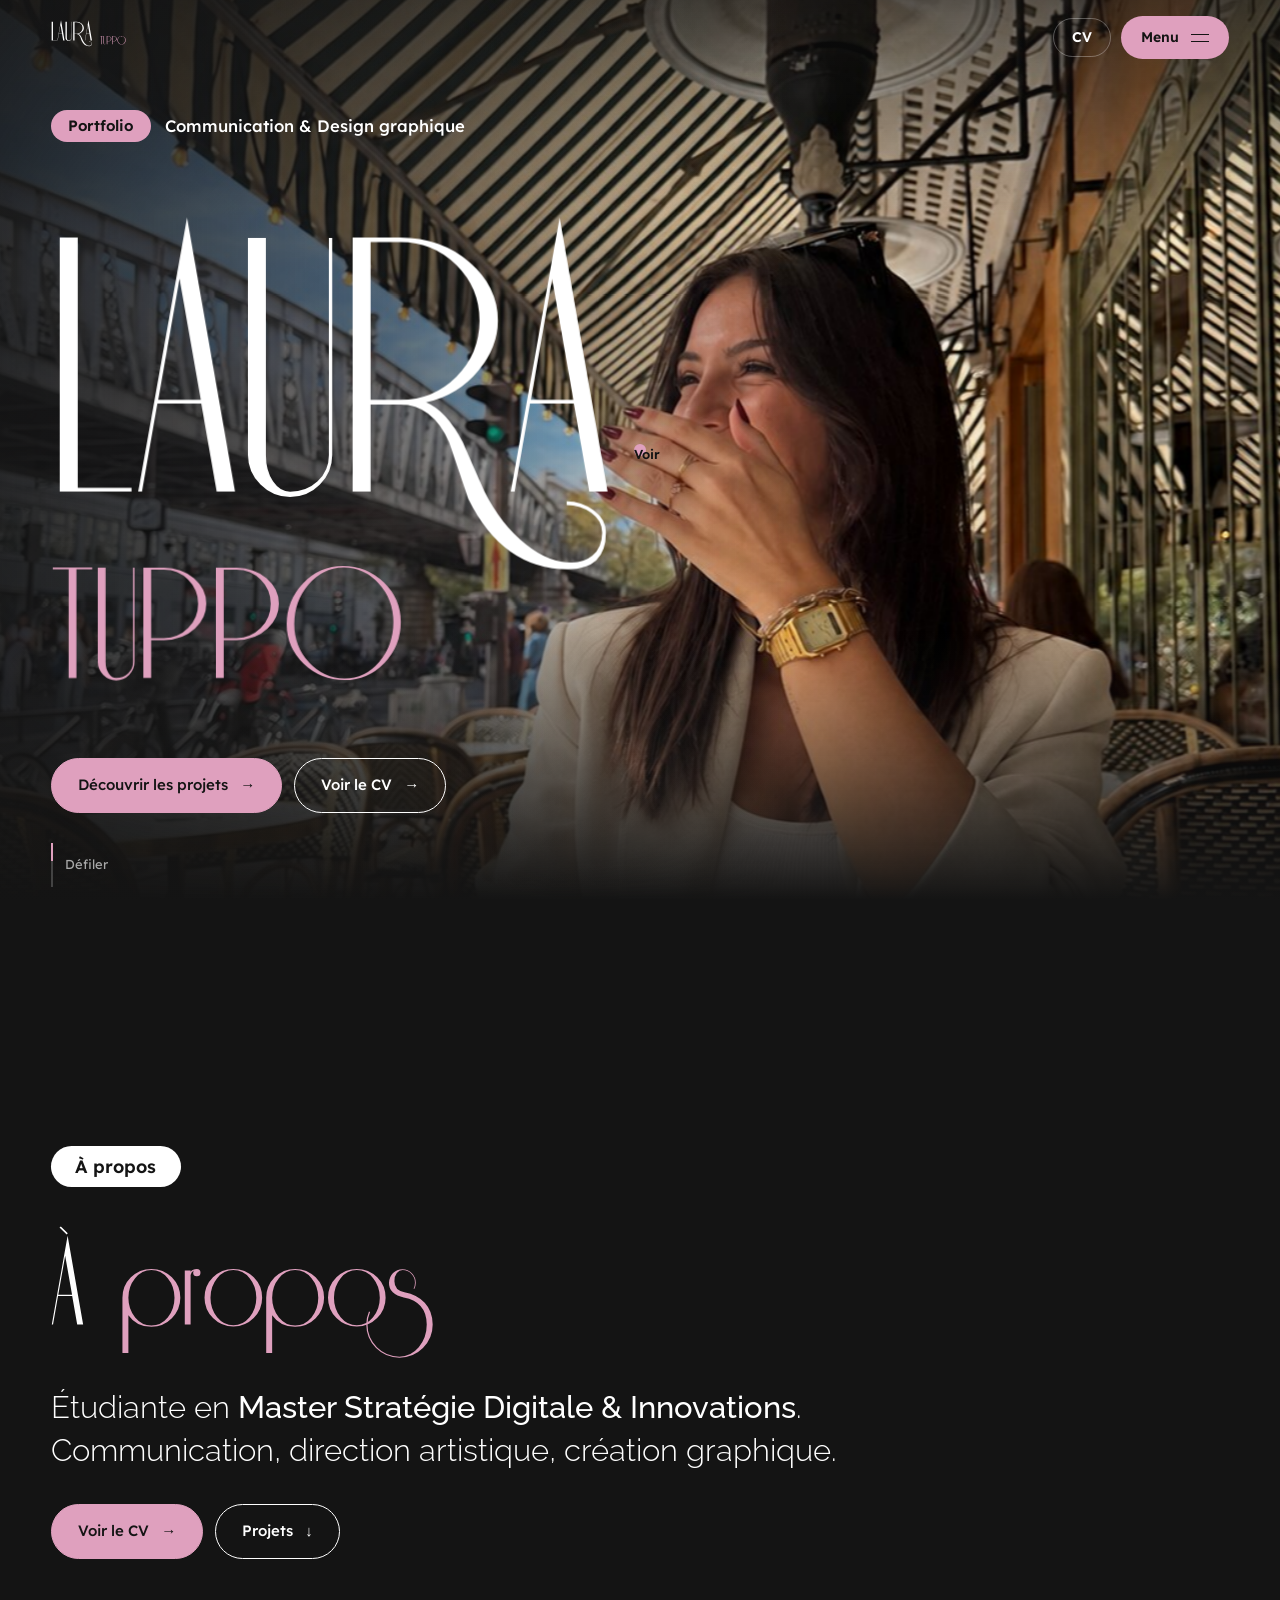
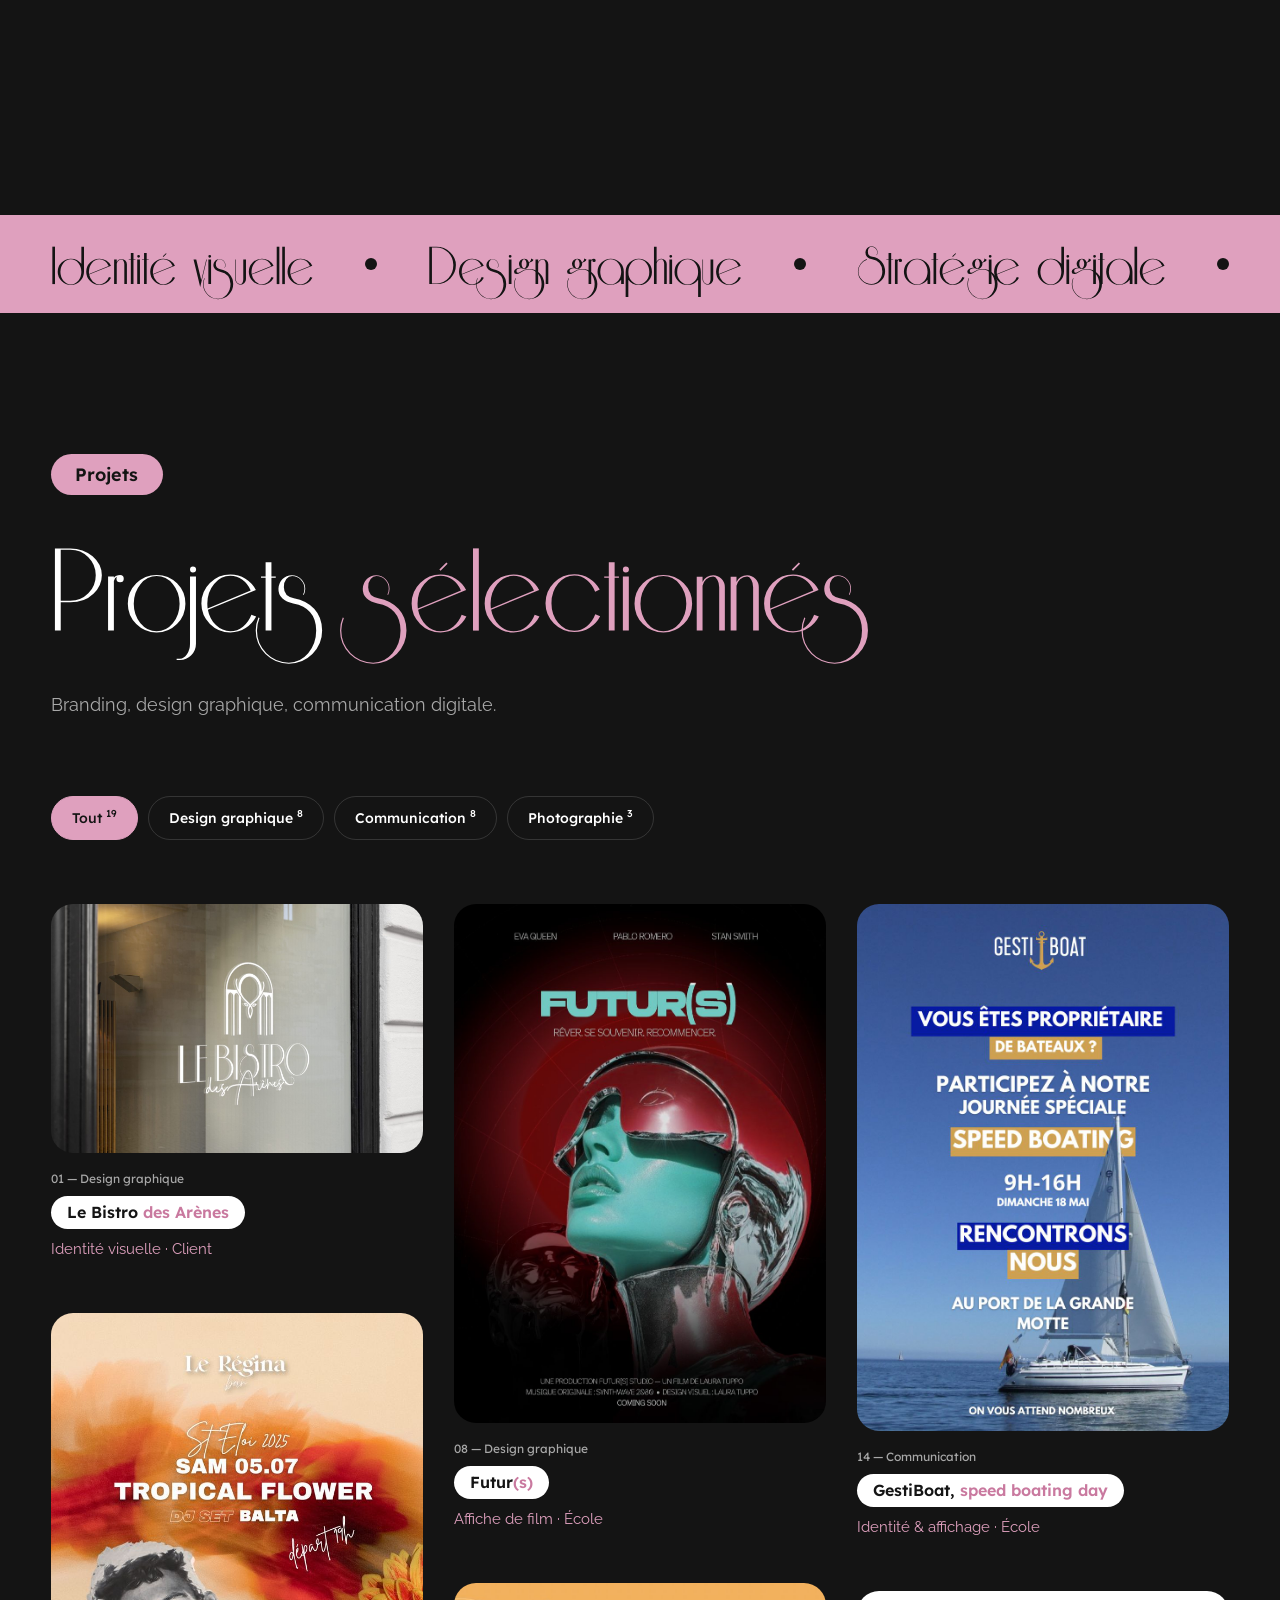
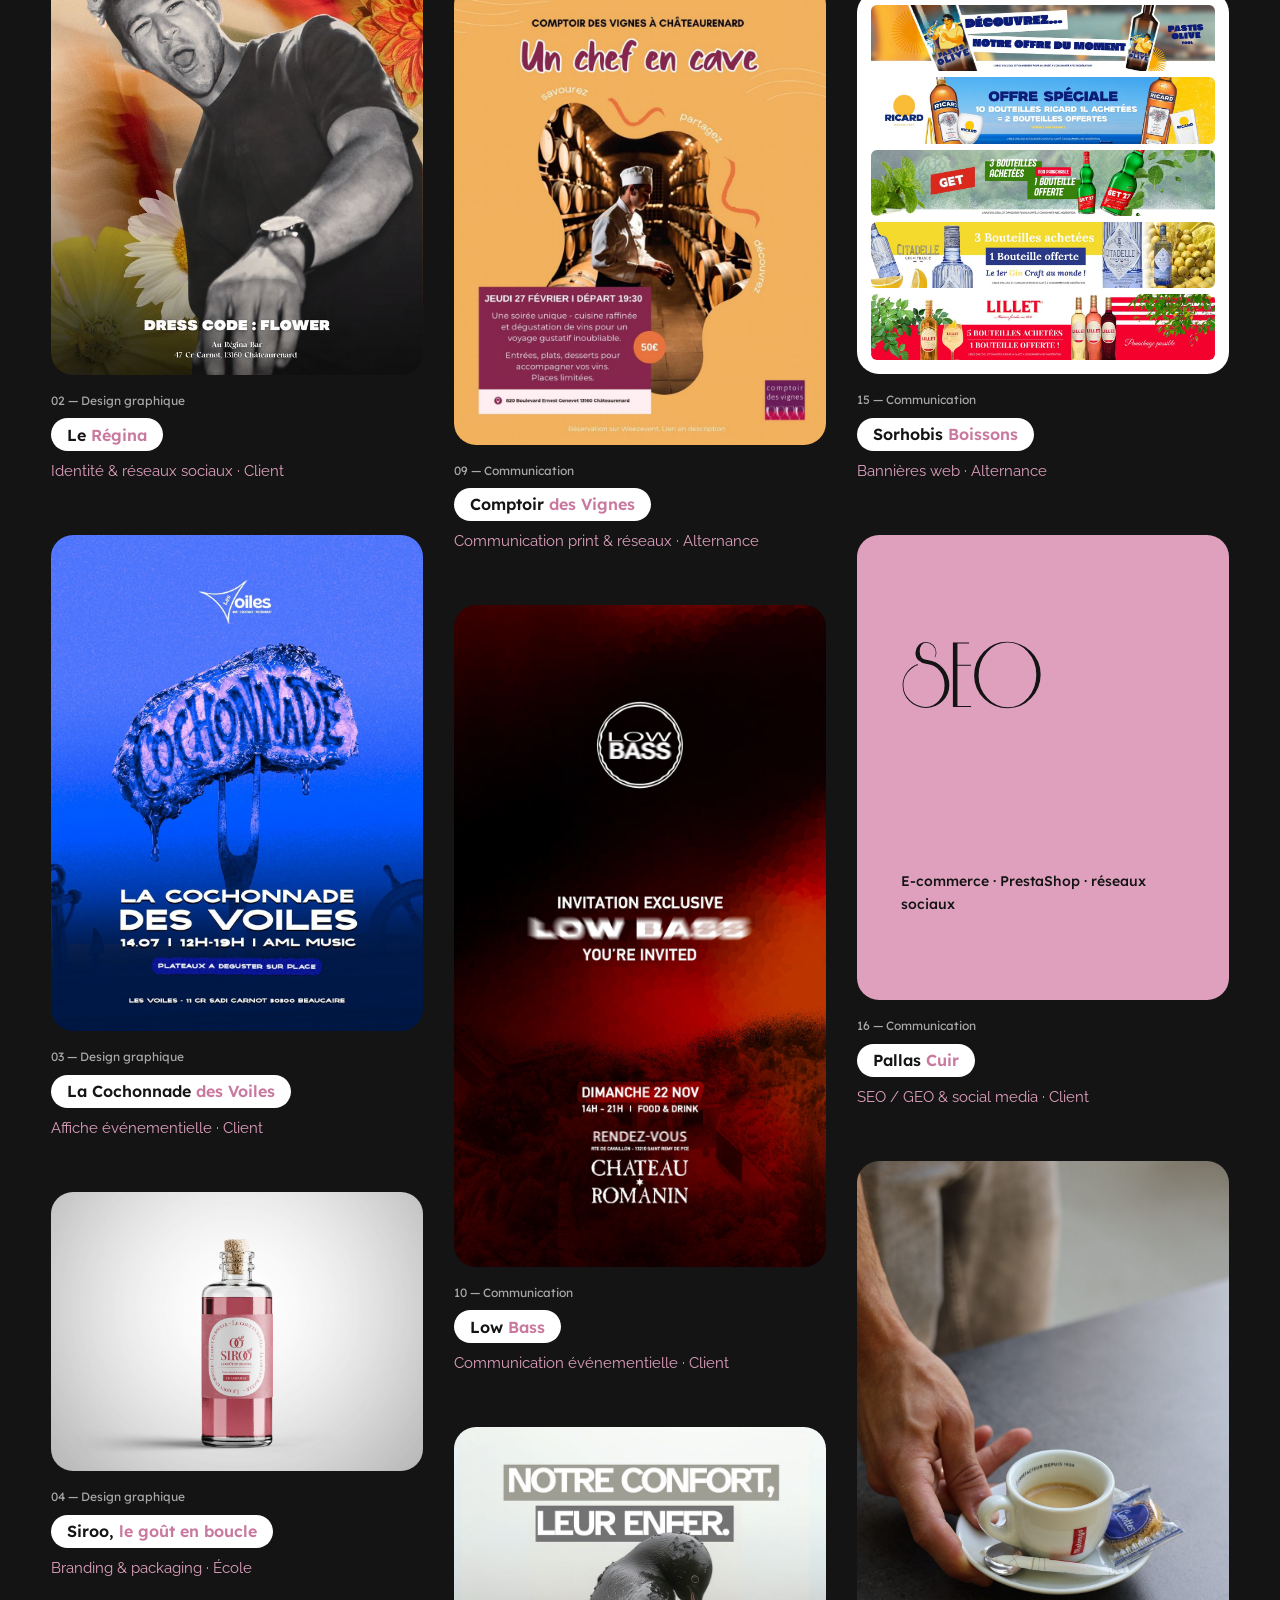
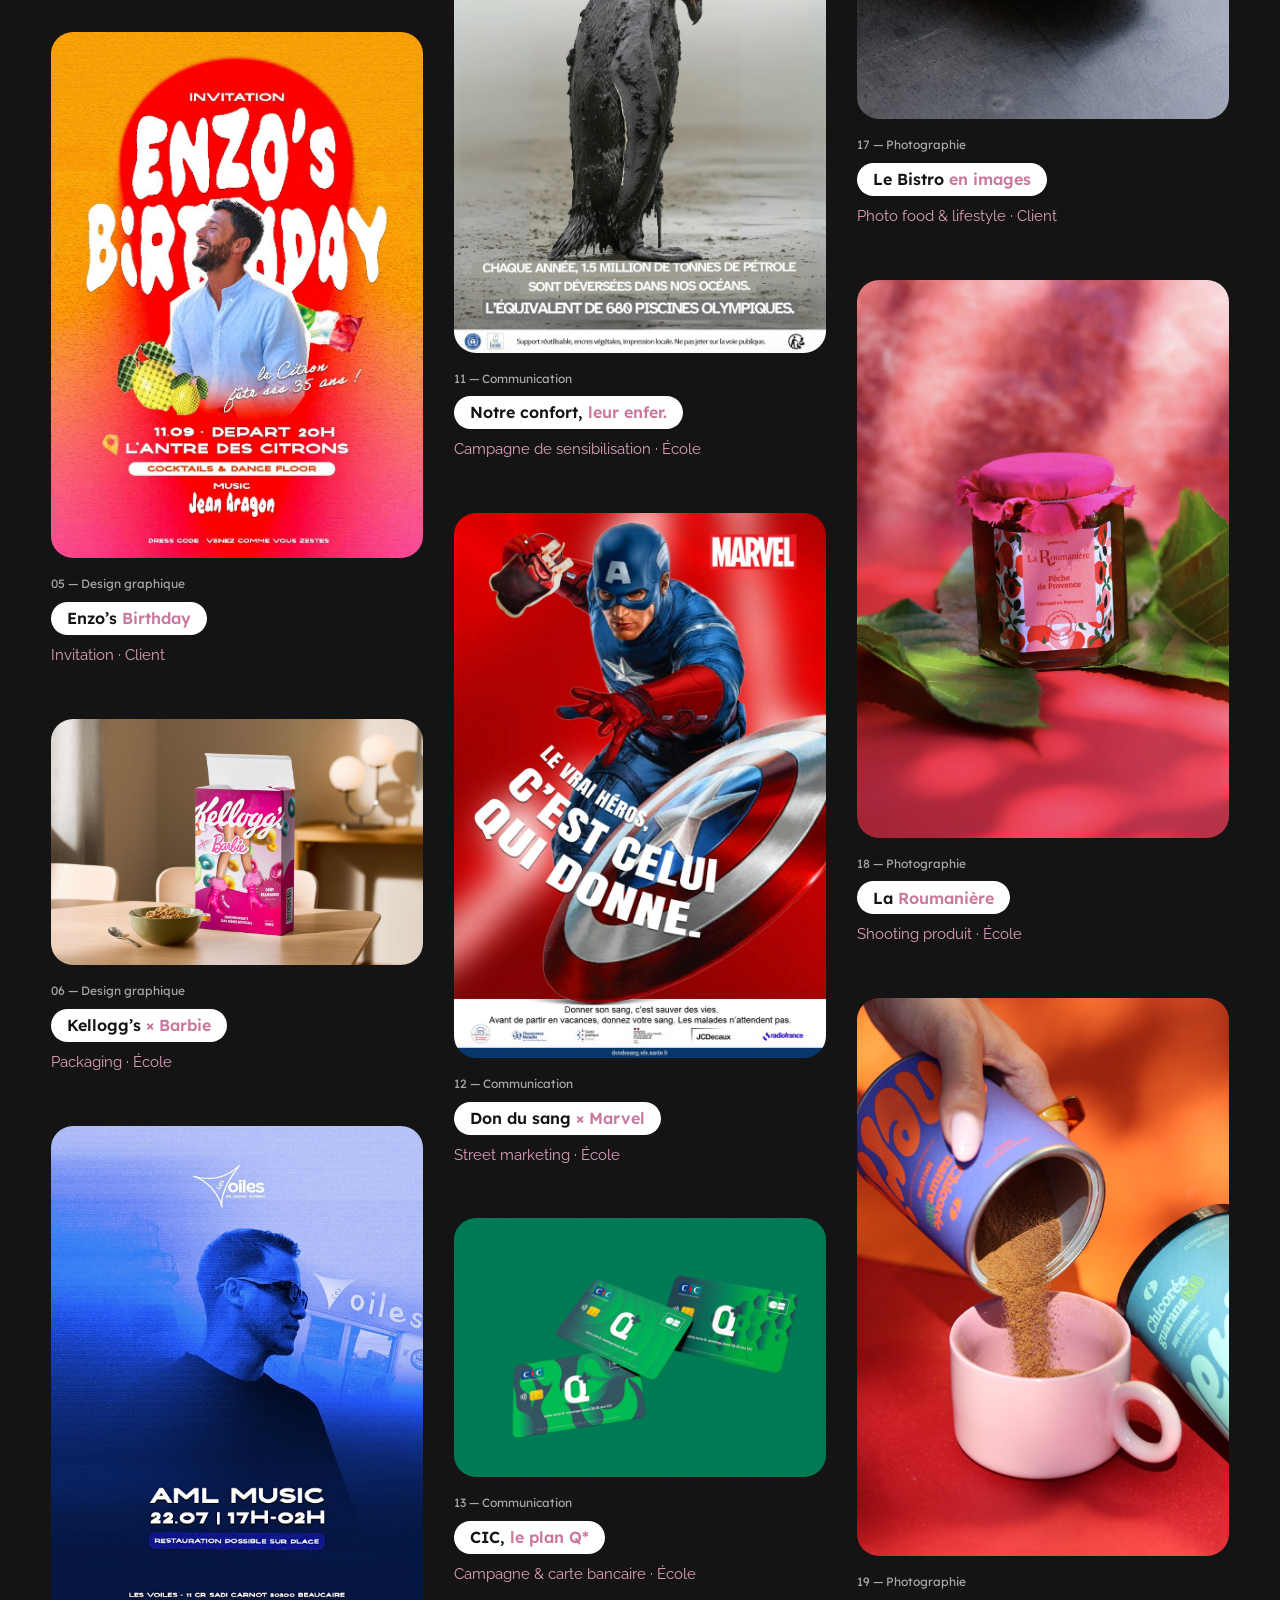
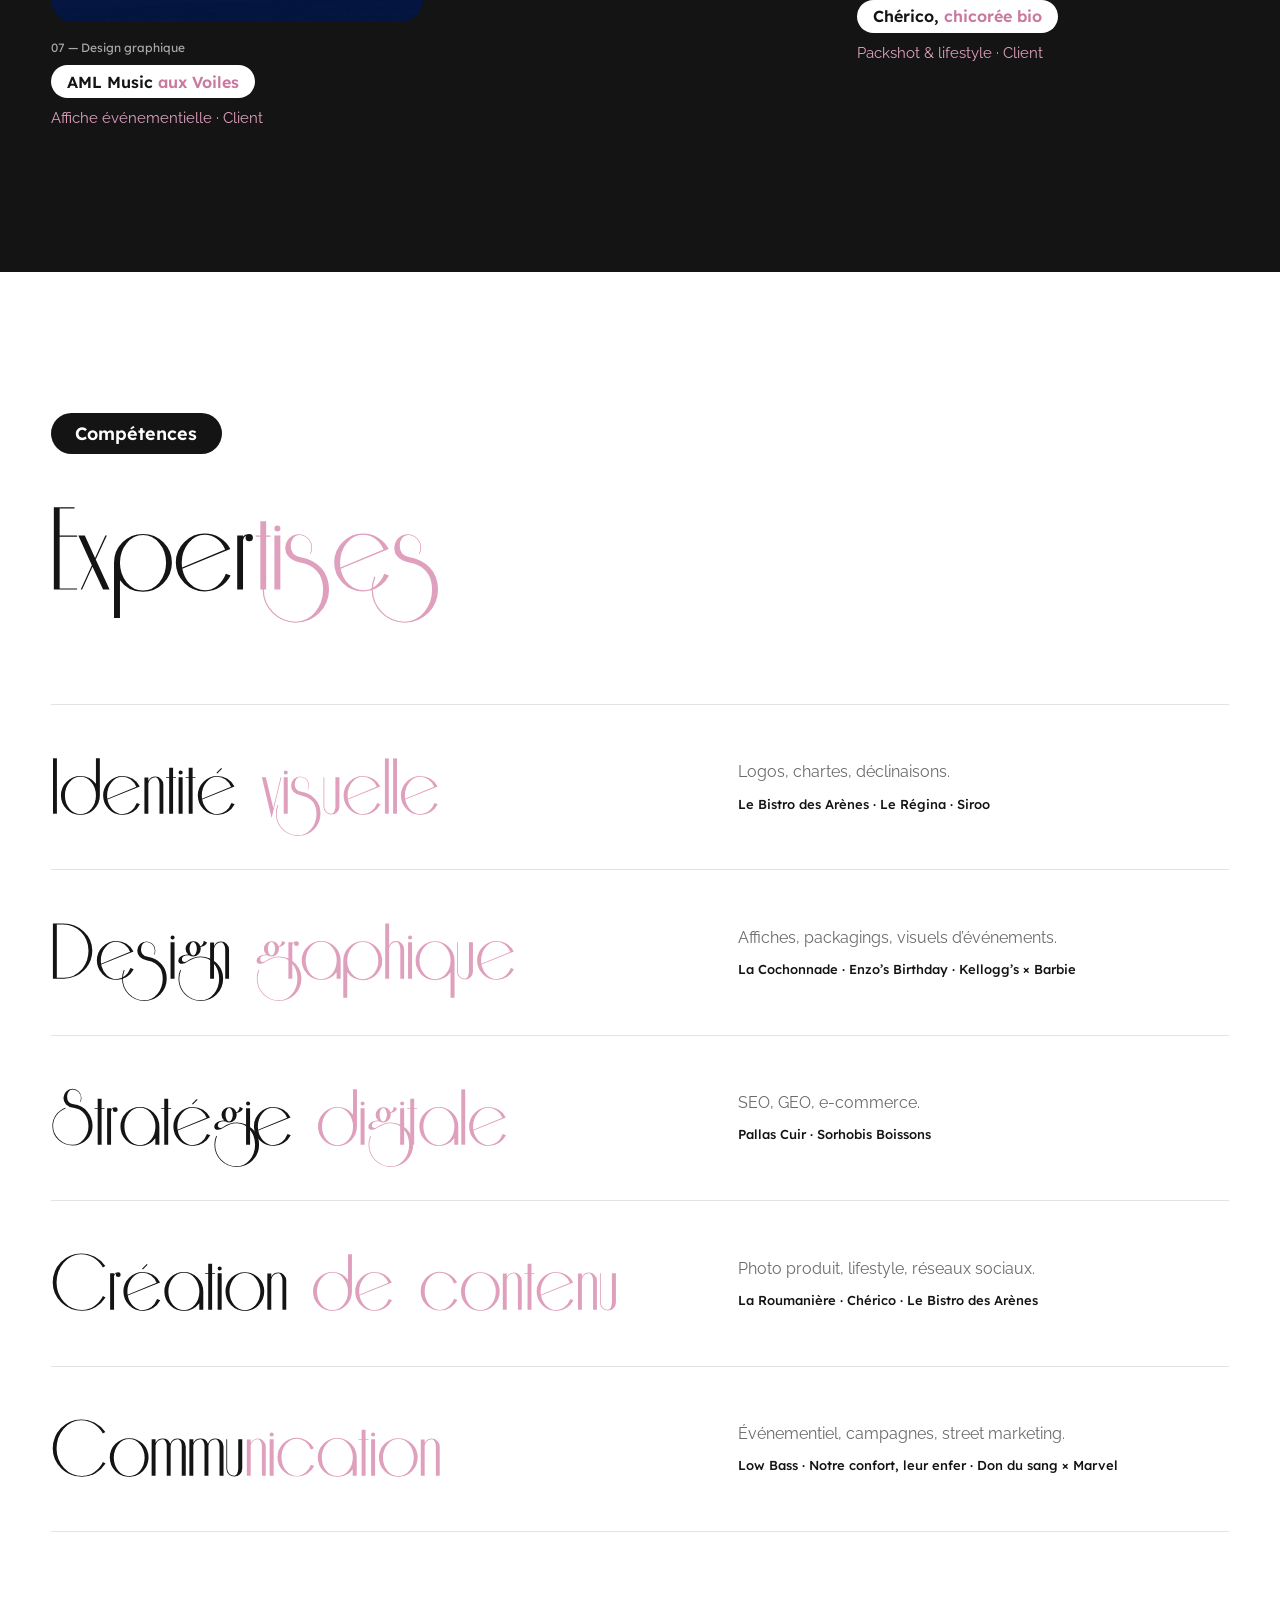
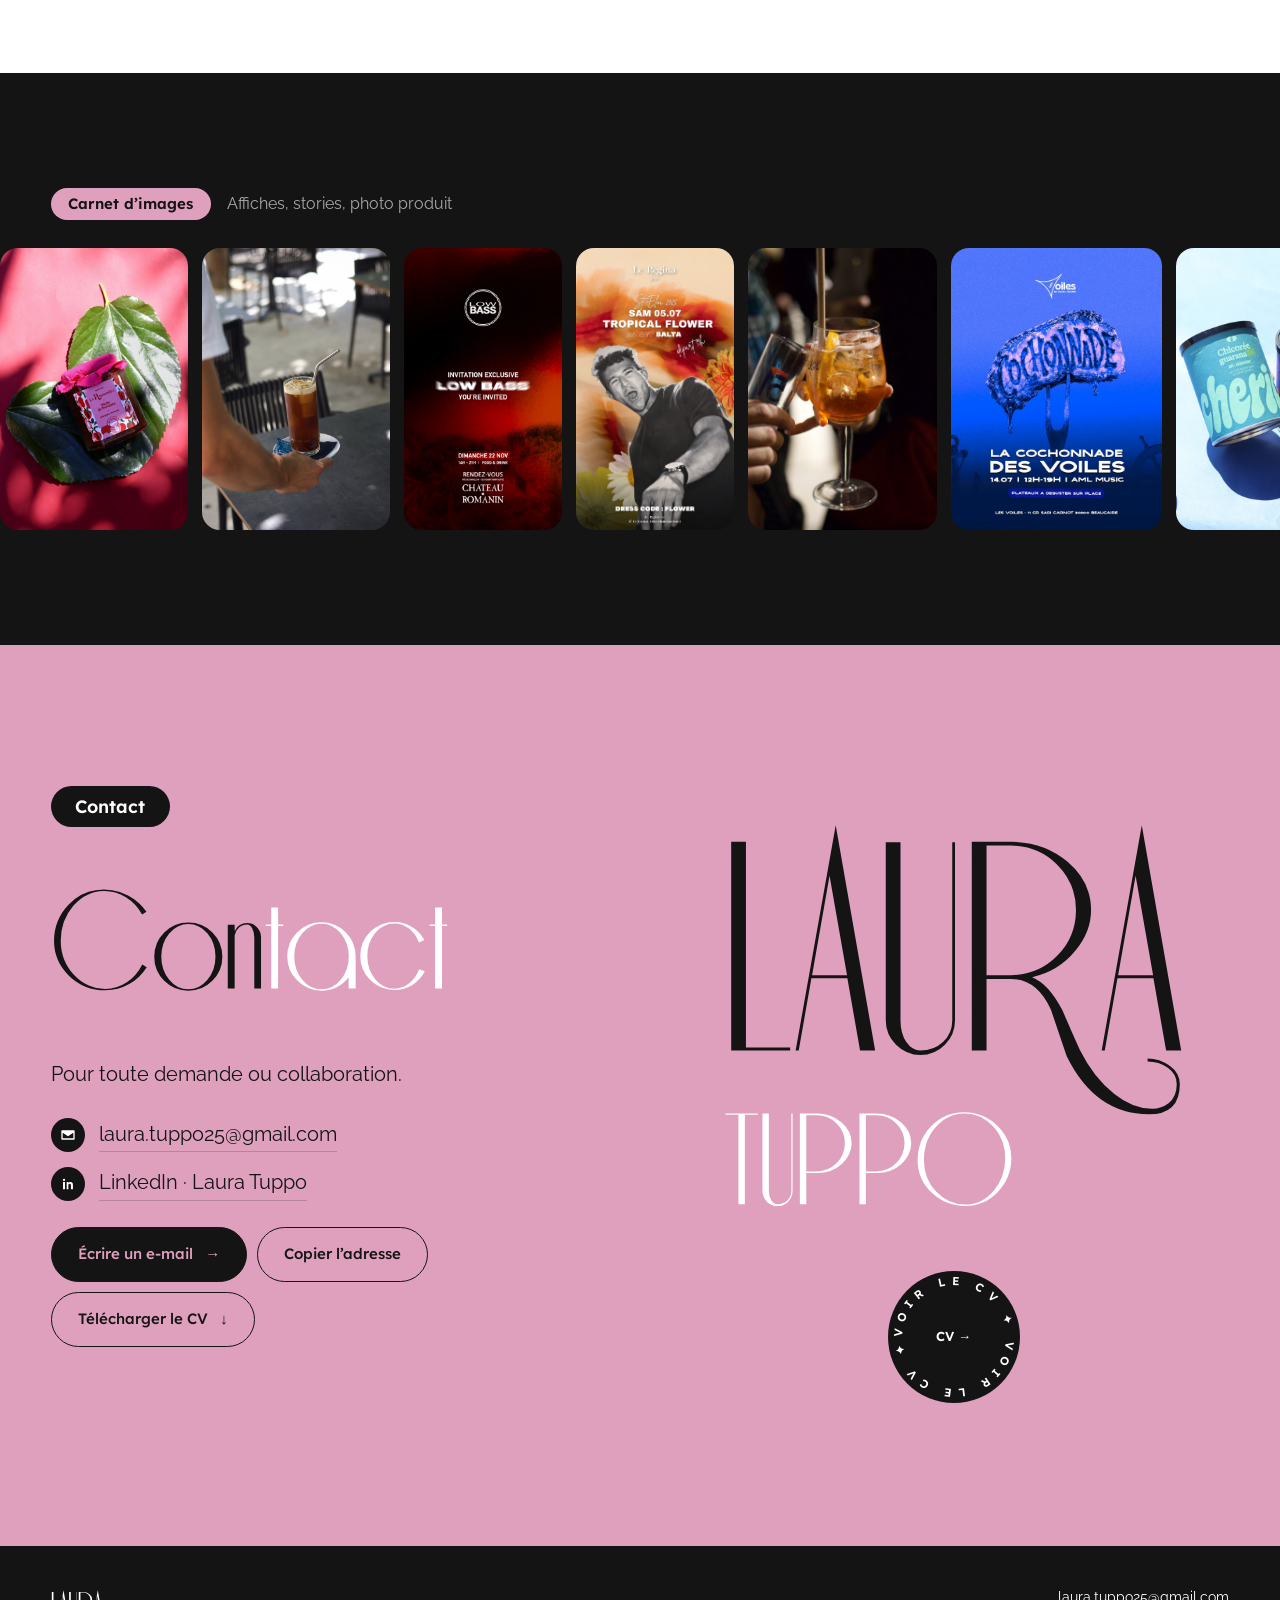
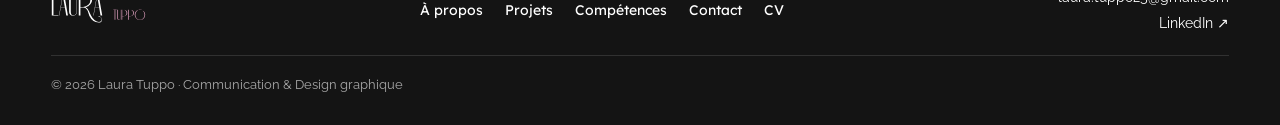
==== commit efd83bb8: "Nouveaux visuels : affiche Q+ (CIC), shooting Chérico à la verticale, mockup Futur(s) Co-Authored-By" ====
--- a/index.html
+++ b/index.html
@@ -191,7 +191,7 @@
           <div class="d-title"><span class="sr">Futur(s)</span><span class="rt" aria-hidden="true"><svg class="rs" viewBox="0 0 1536 1041" style="width:1.476em"><use href="#rg33" x="0" style="--i:0"/><use href="#rg25" x="202" style="--i:1"/><use href="#rg5" x="418" style="--i:2"/><use href="#rg25" x="543" style="--i:3"/><use href="#rg6" x="759" style="--i:4"/><g class="e"><use href="#rg34" x="909" style="--i:5"/><use href="#rg4" x="1044" style="--i:6"/><use href="#rg35" x="1400" style="--i:7"/></g></svg></span></div>
           <div class="d-text"><p>Affiche de film fictif, entre synthwave et cyberpunk.</p></div>
           <dl class="d-specs"><div><dt>Discipline</dt><dd>Design graphique</dd></div><div><dt>Cadre</dt><dd>École</dd></div><div><dt>Projet</dt><dd>Film fictif</dd></div><div><dt>Outil</dt><dd>Photoshop</dd></div></dl>
-          <div class="d-imgs"><figure><img src="images/futurs-affiche.jpg" width="861" height="1200" loading="lazy" alt="Affiche du film fictif Futur(s)"></figure></div>
+          <div class="d-imgs"><figure><img src="images/futurs-affiche.jpg" width="861" height="1200" loading="lazy" alt="Affiche du film fictif Futur(s)"></figure><figure><img src="images/futurs-abribus.jpg" width="1024" height="1536" loading="lazy" alt="Affiche Futur(s) en mobilier urbain, mockup"></figure></div>
         </div>
       </article>
       <article class="card rv" id="p-comptoir" data-cat="communication">
@@ -251,7 +251,7 @@
           <div class="d-title"><span class="sr">CIC, le plan Q*</span><span class="rt" aria-hidden="true"><svg class="rs" viewBox="0 0 1477 1041" style="width:1.419em"><use href="#rg16" x="0" style="--i:0"/><use href="#rg44" x="628" style="--i:1"/><use href="#rg16" x="726" style="--i:2"/><use href="#rg22" x="1354" style="--i:3"/></svg> <svg class="rs" viewBox="0 0 540 1041" style="width:0.519em"><g class="e"><use href="#rg20" x="0" style="--i:5"/><use href="#rg1" x="90" style="--i:6"/></g></svg> <svg class="rs" viewBox="0 0 1255 1041" style="width:1.206em"><g class="e"><use href="#rg37" x="0" style="--i:8"/><use href="#rg20" x="457" style="--i:9"/><use href="#rg15" x="547" style="--i:10"/><use href="#rg11" x="1004" style="--i:11"/></g></svg> <svg class="rs" viewBox="0 0 870 1041" style="width:0.836em"><g class="e"><use href="#rg45" x="0" style="--i:13"/><use href="#rg46" x="667" style="--i:14"/></g></svg></span></div>
           <div class="d-text"><p>Campagne 18–25 ans autour du « Plan Q ». Abribus et carte Q+.</p></div>
           <dl class="d-specs"><div><dt>Discipline</dt><dd>Communication</dd></div><div><dt>Cadre</dt><dd>École</dd></div><div><dt>Cible</dt><dd>Étudiants 18–25 ans</dd></div><div><dt>Livrables</dt><dd>Abribus, cartes Q+</dd></div></dl>
-          <div class="d-imgs"><figure><img src="images/cic-abribus.jpg" width="1400" height="974" loading="lazy" alt="Abribus CIC, le meilleur Plan Q de ta vie"></figure><figure><img src="images/cic-cartes.jpg" width="1600" height="1112" loading="lazy" alt="Trois cartes bancaires CIC Q+"></figure></div>
+          <div class="d-imgs"><figure><img src="images/cic-abribus.jpg" width="1400" height="974" loading="lazy" alt="Abribus CIC, le meilleur Plan Q de ta vie"></figure><figure><img src="images/cic-app.jpg" width="1200" height="1500" loading="lazy" alt="Affiche Q+ : la carte et l’application CIC"></figure><figure><img src="images/cic-cartes.jpg" width="1600" height="1112" loading="lazy" alt="Trois cartes bancaires CIC Q+"></figure></div>
         </div>
       </article>
       <article class="card rv" id="p-gestiboat" data-cat="communication">
@@ -316,14 +316,14 @@
       </article>
       <article class="card rv" id="p-cherico" data-cat="photo">
         <button class="card-open" data-cursor="Voir" aria-label="Voir le projet Chérico, chicorée bio">
-          <figure class="card-img"><img src="images/cherico-lifestyle.jpg" width="1400" height="933" loading="lazy" alt="Chérico, chicorée bio"><span class="card-cta">Voir le projet</span></figure>
+          <figure class="card-img"><img src="images/cherico-verse.jpg" width="1080" height="1620" loading="lazy" alt="Chérico, chicorée bio"><span class="card-cta">Voir le projet</span></figure>
           <span class="card-meta"><span class="label">19 — Photographie</span><span class="card-title">Chérico, <em>chicorée bio</em></span><span class="card-type">Packshot & lifestyle · Client</span></span>
         </button>
         <div class="card-detail" hidden>
           <div class="d-title"><span class="sr">Chérico, chicorée bio</span><span class="rt" aria-hidden="true"><svg class="rs" viewBox="0 0 2591 1041" style="width:2.489em"><use href="#rg16" x="0" style="--i:0"/><use href="#rg18" x="628" style="--i:1"/><use href="#rg13" x="879" style="--i:2"/><use href="#rg6" x="1329" style="--i:3"/><use href="#rg3" x="1479" style="--i:4"/><use href="#rg17" x="1569" style="--i:5"/><use href="#rg7" x="2012" style="--i:6"/><use href="#rg22" x="2468" style="--i:7"/></svg> <svg class="rs" viewBox="0 0 2733 1041" style="width:2.625em"><g class="e"><use href="#rg17" x="0" style="--i:9"/><use href="#rg18" x="443" style="--i:10"/><use href="#rg3" x="694" style="--i:11"/><use href="#rg17" x="784" style="--i:12"/><use href="#rg7" x="1227" style="--i:13"/><use href="#rg6" x="1683" style="--i:14"/><use href="#rg13" x="1833" style="--i:15"/><use href="#rg1" x="2283" style="--i:16"/></g></svg> <svg class="rs" viewBox="0 0 1002 1041" style="width:0.963em"><g class="e"><use href="#rg24" x="0" style="--i:18"/><use href="#rg3" x="456" style="--i:19"/><use href="#rg7" x="546" style="--i:20"/></g></svg></span></div>
           <div class="d-text"><p>Packshot e-commerce et image lifestyle.</p></div>
           <dl class="d-specs"><div><dt>Discipline</dt><dd>Photographie</dd></div><div><dt>Cadre</dt><dd>Client</dd></div><div><dt>Usages</dt><dd>E-commerce, réseaux sociaux</dd></div><div><dt>Outils</dt><dd>Lightroom, Photoshop</dd></div></dl>
-          <div class="d-imgs"><figure><img src="images/cherico-packshot.jpg" width="1400" height="933" loading="lazy" alt="Boîtes de chicorée Chérico"></figure><figure><img src="images/cherico-lifestyle.jpg" width="1400" height="933" loading="lazy" alt="Chicorée versée dans une tasse"></figure></div>
+          <div class="d-imgs"><figure><img src="images/cherico-verse.jpg" width="1080" height="1620" loading="lazy" alt="Chicorée versée dans une tasse rose"></figure><figure><img src="images/cherico-duo.jpg" width="1080" height="1620" loading="lazy" alt="Deux boîtes Chérico sur fond bleu"></figure><figure><img src="images/cherico-main.jpg" width="1080" height="1620" loading="lazy" alt="Boîte Chérico nature tenue en main"></figure></div>
         </div>
       </article>
   </div>
@@ -339,7 +339,7 @@
         <li class="rv" data-peek="images/bistro-logo.jpg"><h3><span class="sr">Identité visuelle</span><span class="rt" aria-hidden="true"><svg class="rs" viewBox="0 0 2046 1041" style="width:1.965em"><use href="#rg44" x="0" style="--i:0"/><use href="#rg8" x="98" style="--i:1"/><use href="#rg1" x="555" style="--i:2"/><use href="#rg11" x="1005" style="--i:3"/><use href="#rg5" x="1256" style="--i:4"/><use href="#rg3" x="1381" style="--i:5"/><use href="#rg5" x="1471" style="--i:6"/><use href="#rg13" x="1596" style="--i:7"/></svg> <svg class="rs" viewBox="0 0 1970 1041" style="width:1.892em"><g class="e"><use href="#rg43" x="0" style="--i:9"/><use href="#rg3" x="228" style="--i:10"/><use href="#rg4" x="318" style="--i:11"/><use href="#rg25" x="674" style="--i:12"/><use href="#rg1" x="890" style="--i:13"/><use href="#rg20" x="1340" style="--i:14"/><use href="#rg20" x="1430" style="--i:15"/><use href="#rg1" x="1520" style="--i:16"/></g></svg></span></h3><p>Logos, chartes, déclinaisons.<span>Le Bistro des Arènes · Le Régina · Siroo</span></p></li>
         <li class="rv" data-peek="images/enzos-birthday.jpg"><h3><span class="sr">Design graphique</span><span class="rt" aria-hidden="true"><svg class="rs" viewBox="0 0 1978 1041" style="width:1.900em"><use href="#rg42" x="0" style="--i:0"/><use href="#rg1" x="486" style="--i:1"/><use href="#rg4" x="936" style="--i:2"/><use href="#rg3" x="1292" style="--i:3"/><use href="#rg14" x="1382" style="--i:4"/><use href="#rg11" x="1727" style="--i:5"/></svg> <svg class="rs" viewBox="0 0 2873 1041" style="width:2.760em"><g class="e"><use href="#rg14" x="0" style="--i:7"/><use href="#rg6" x="345" style="--i:8"/><use href="#rg15" x="495" style="--i:9"/><use href="#rg37" x="952" style="--i:10"/><use href="#rg18" x="1409" style="--i:11"/><use href="#rg3" x="1660" style="--i:12"/><use href="#rg51" x="1750" style="--i:13"/><use href="#rg25" x="2207" style="--i:14"/><use href="#rg1" x="2423" style="--i:15"/></g></svg></span></h3><p>Affiches, packagings, visuels d’événements.<span>La Cochonnade · Enzo’s Birthday · Kellogg’s × Barbie</span></p></li>
         <li class="rv" data-peek="images/sorhobis-ricard.jpg"><h3><span class="sr">Stratégie digitale</span><span class="rt" aria-hidden="true"><svg class="rs" viewBox="0 0 2662 1041" style="width:2.557em"><use href="#rg21" x="0" style="--i:0"/><use href="#rg5" x="470" style="--i:1"/><use href="#rg6" x="595" style="--i:2"/><use href="#rg15" x="745" style="--i:3"/><use href="#rg5" x="1202" style="--i:4"/><use href="#rg13" x="1327" style="--i:5"/><use href="#rg14" x="1777" style="--i:6"/><use href="#rg3" x="2122" style="--i:7"/><use href="#rg1" x="2212" style="--i:8"/></svg> <svg class="rs" viewBox="0 0 2104 1041" style="width:2.021em"><g class="e"><use href="#rg8" x="0" style="--i:10"/><use href="#rg3" x="457" style="--i:11"/><use href="#rg14" x="547" style="--i:12"/><use href="#rg3" x="892" style="--i:13"/><use href="#rg5" x="982" style="--i:14"/><use href="#rg15" x="1107" style="--i:15"/><use href="#rg20" x="1564" style="--i:16"/><use href="#rg1" x="1654" style="--i:17"/></g></svg></span></h3><p>SEO, GEO, e-commerce.<span>Pallas Cuir · Sorhobis Boissons</span></p></li>
-        <li class="rv" data-peek="images/cherico-lifestyle.jpg"><h3><span class="sr">Création de contenu</span><span class="rt" aria-hidden="true"><svg class="rs" viewBox="0 0 2607 1041" style="width:2.504em"><use href="#rg16" x="0" style="--i:0"/><use href="#rg6" x="628" style="--i:1"/><use href="#rg13" x="778" style="--i:2"/><use href="#rg15" x="1228" style="--i:3"/><use href="#rg5" x="1685" style="--i:4"/><use href="#rg3" x="1810" style="--i:5"/><use href="#rg7" x="1900" style="--i:6"/><use href="#rg11" x="2356" style="--i:7"/></svg> <svg class="rs" viewBox="0 0 907 1041" style="width:0.871em"><g class="e"><use href="#rg8" x="0" style="--i:9"/><use href="#rg1" x="457" style="--i:10"/></g></svg> <svg class="rs" viewBox="0 0 2192 1041" style="width:2.106em"><g class="e"><use href="#rg17" x="0" style="--i:12"/><use href="#rg7" x="443" style="--i:13"/><use href="#rg11" x="899" style="--i:14"/><use href="#rg5" x="1150" style="--i:15"/><use href="#rg1" x="1275" style="--i:16"/><use href="#rg11" x="1725" style="--i:17"/><use href="#rg25" x="1976" style="--i:18"/></g></svg></span></h3><p>Photo produit, lifestyle, réseaux sociaux.<span>La Roumanière · Chérico · Le Bistro des Arènes</span></p></li>
+        <li class="rv" data-peek="images/cherico-verse.jpg"><h3><span class="sr">Création de contenu</span><span class="rt" aria-hidden="true"><svg class="rs" viewBox="0 0 2607 1041" style="width:2.504em"><use href="#rg16" x="0" style="--i:0"/><use href="#rg6" x="628" style="--i:1"/><use href="#rg13" x="778" style="--i:2"/><use href="#rg15" x="1228" style="--i:3"/><use href="#rg5" x="1685" style="--i:4"/><use href="#rg3" x="1810" style="--i:5"/><use href="#rg7" x="1900" style="--i:6"/><use href="#rg11" x="2356" style="--i:7"/></svg> <svg class="rs" viewBox="0 0 907 1041" style="width:0.871em"><g class="e"><use href="#rg8" x="0" style="--i:9"/><use href="#rg1" x="457" style="--i:10"/></g></svg> <svg class="rs" viewBox="0 0 2192 1041" style="width:2.106em"><g class="e"><use href="#rg17" x="0" style="--i:12"/><use href="#rg7" x="443" style="--i:13"/><use href="#rg11" x="899" style="--i:14"/><use href="#rg5" x="1150" style="--i:15"/><use href="#rg1" x="1275" style="--i:16"/><use href="#rg11" x="1725" style="--i:17"/><use href="#rg25" x="1976" style="--i:18"/></g></svg></span></h3><p>Photo produit, lifestyle, réseaux sociaux.<span>La Roumanière · Chérico · Le Bistro des Arènes</span></p></li>
         <li class="rv" data-peek="images/low-bass-invitation.jpg"><h3><span class="sr">Communication</span><span class="rt" aria-hidden="true"><svg class="rs" viewBox="0 0 4293 1041" style="width:4.124em"><use href="#rg16" x="0" style="--i:0"/><use href="#rg7" x="628" style="--i:1"/><use href="#rg36" x="1084" style="--i:2"/><use href="#rg36" x="1499" style="--i:3"/><use href="#rg25" x="1914" style="--i:4"/><g class="e"><use href="#rg11" x="2130" style="--i:5"/><use href="#rg3" x="2381" style="--i:6"/><use href="#rg17" x="2471" style="--i:7"/><use href="#rg15" x="2914" style="--i:8"/><use href="#rg5" x="3371" style="--i:9"/><use href="#rg3" x="3496" style="--i:10"/><use href="#rg7" x="3586" style="--i:11"/><use href="#rg11" x="4042" style="--i:12"/></g></svg></span></h3><p>Événementiel, campagnes, street marketing.<span>Low Bass · Notre confort, leur enfer · Don du sang × Marvel</span></p></li>
   </ol>
 </section>
@@ -347,7 +347,7 @@
 <!-- Carnet d'images -->
 <section class="strip dark" aria-label="Carnet d'images">
   <div class="strip-head wrap"><span class="pill pill-pink">Carnet d’images</span><span class="muted">Affiches, stories, photo produit</span></div>
-  <div class="strip-track"><img src="images/roumaniere-2.jpg" width="1200" height="1800" loading="lazy" alt="" aria-hidden="true"><img src="images/bda-cafe-glace.jpg" width="1200" height="1799" loading="lazy" alt="" aria-hidden="true"><img src="images/low-bass-invitation.jpg" width="900" height="1600" loading="lazy" alt="" aria-hidden="true"><img src="images/regina-tropical.jpg" width="675" height="1200" loading="lazy" alt="" aria-hidden="true"><img src="images/bda-photo-3.jpg" width="804" height="1200" loading="lazy" alt="" aria-hidden="true"><img src="images/cochonnade-des-voiles.jpg" width="1080" height="1440" loading="lazy" alt="" aria-hidden="true"><img src="images/cherico-packshot.jpg" width="1400" height="933" loading="lazy" alt="" aria-hidden="true"><img src="images/enzos-birthday.jpg" width="795" height="1125" loading="lazy" alt="" aria-hidden="true"><img src="images/bda-photo-5.jpg" width="802" height="1200" loading="lazy" alt="" aria-hidden="true"><img src="images/siroo-fraise.jpg" width="706" height="708" loading="lazy" alt="" aria-hidden="true"><img src="images/roumaniere-1.jpg" width="1200" height="1800" loading="lazy" alt="" aria-hidden="true"><img src="images/voiles-aml-music.jpg" width="1080" height="1440" loading="lazy" alt="" aria-hidden="true"><img src="images/kelloggs-barbie.jpg" width="1200" height="793" loading="lazy" alt="" aria-hidden="true"><img src="images/bda-photo-4.jpg" width="803" height="1200" loading="lazy" alt="" aria-hidden="true"><img src="images/roumaniere-2.jpg" width="1200" height="1800" loading="lazy" alt="" aria-hidden="true"><img src="images/bda-cafe-glace.jpg" width="1200" height="1799" loading="lazy" alt="" aria-hidden="true"><img src="images/low-bass-invitation.jpg" width="900" height="1600" loading="lazy" alt="" aria-hidden="true"><img src="images/regina-tropical.jpg" width="675" height="1200" loading="lazy" alt="" aria-hidden="true"><img src="images/bda-photo-3.jpg" width="804" height="1200" loading="lazy" alt="" aria-hidden="true"><img src="images/cochonnade-des-voiles.jpg" width="1080" height="1440" loading="lazy" alt="" aria-hidden="true"><img src="images/cherico-packshot.jpg" width="1400" height="933" loading="lazy" alt="" aria-hidden="true"><img src="images/enzos-birthday.jpg" width="795" height="1125" loading="lazy" alt="" aria-hidden="true"><img src="images/bda-photo-5.jpg" width="802" height="1200" loading="lazy" alt="" aria-hidden="true"><img src="images/siroo-fraise.jpg" width="706" height="708" loading="lazy" alt="" aria-hidden="true"><img src="images/roumaniere-1.jpg" width="1200" height="1800" loading="lazy" alt="" aria-hidden="true"><img src="images/voiles-aml-music.jpg" width="1080" height="1440" loading="lazy" alt="" aria-hidden="true"><img src="images/kelloggs-barbie.jpg" width="1200" height="793" loading="lazy" alt="" aria-hidden="true"><img src="images/bda-photo-4.jpg" width="803" height="1200" loading="lazy" alt="" aria-hidden="true"></div>
+  <div class="strip-track"><img src="images/roumaniere-2.jpg" width="1200" height="1800" loading="lazy" alt="" aria-hidden="true"><img src="images/bda-cafe-glace.jpg" width="1200" height="1799" loading="lazy" alt="" aria-hidden="true"><img src="images/low-bass-invitation.jpg" width="900" height="1600" loading="lazy" alt="" aria-hidden="true"><img src="images/regina-tropical.jpg" width="675" height="1200" loading="lazy" alt="" aria-hidden="true"><img src="images/bda-photo-3.jpg" width="804" height="1200" loading="lazy" alt="" aria-hidden="true"><img src="images/cochonnade-des-voiles.jpg" width="1080" height="1440" loading="lazy" alt="" aria-hidden="true"><img src="images/cherico-duo.jpg" width="1080" height="1620" loading="lazy" alt="" aria-hidden="true"><img src="images/enzos-birthday.jpg" width="795" height="1125" loading="lazy" alt="" aria-hidden="true"><img src="images/bda-photo-5.jpg" width="802" height="1200" loading="lazy" alt="" aria-hidden="true"><img src="images/siroo-fraise.jpg" width="706" height="708" loading="lazy" alt="" aria-hidden="true"><img src="images/roumaniere-1.jpg" width="1200" height="1800" loading="lazy" alt="" aria-hidden="true"><img src="images/voiles-aml-music.jpg" width="1080" height="1440" loading="lazy" alt="" aria-hidden="true"><img src="images/kelloggs-barbie.jpg" width="1200" height="793" loading="lazy" alt="" aria-hidden="true"><img src="images/bda-photo-4.jpg" width="803" height="1200" loading="lazy" alt="" aria-hidden="true"><img src="images/roumaniere-2.jpg" width="1200" height="1800" loading="lazy" alt="" aria-hidden="true"><img src="images/bda-cafe-glace.jpg" width="1200" height="1799" loading="lazy" alt="" aria-hidden="true"><img src="images/low-bass-invitation.jpg" width="900" height="1600" loading="lazy" alt="" aria-hidden="true"><img src="images/regina-tropical.jpg" width="675" height="1200" loading="lazy" alt="" aria-hidden="true"><img src="images/bda-photo-3.jpg" width="804" height="1200" loading="lazy" alt="" aria-hidden="true"><img src="images/cochonnade-des-voiles.jpg" width="1080" height="1440" loading="lazy" alt="" aria-hidden="true"><img src="images/cherico-duo.jpg" width="1080" height="1620" loading="lazy" alt="" aria-hidden="true"><img src="images/enzos-birthday.jpg" width="795" height="1125" loading="lazy" alt="" aria-hidden="true"><img src="images/bda-photo-5.jpg" width="802" height="1200" loading="lazy" alt="" aria-hidden="true"><img src="images/siroo-fraise.jpg" width="706" height="708" loading="lazy" alt="" aria-hidden="true"><img src="images/roumaniere-1.jpg" width="1200" height="1800" loading="lazy" alt="" aria-hidden="true"><img src="images/voiles-aml-music.jpg" width="1080" height="1440" loading="lazy" alt="" aria-hidden="true"><img src="images/kelloggs-barbie.jpg" width="1200" height="793" loading="lazy" alt="" aria-hidden="true"><img src="images/bda-photo-4.jpg" width="803" height="1200" loading="lazy" alt="" aria-hidden="true"></div>
 </section>
 
 <!-- 05 — CONTACT -->
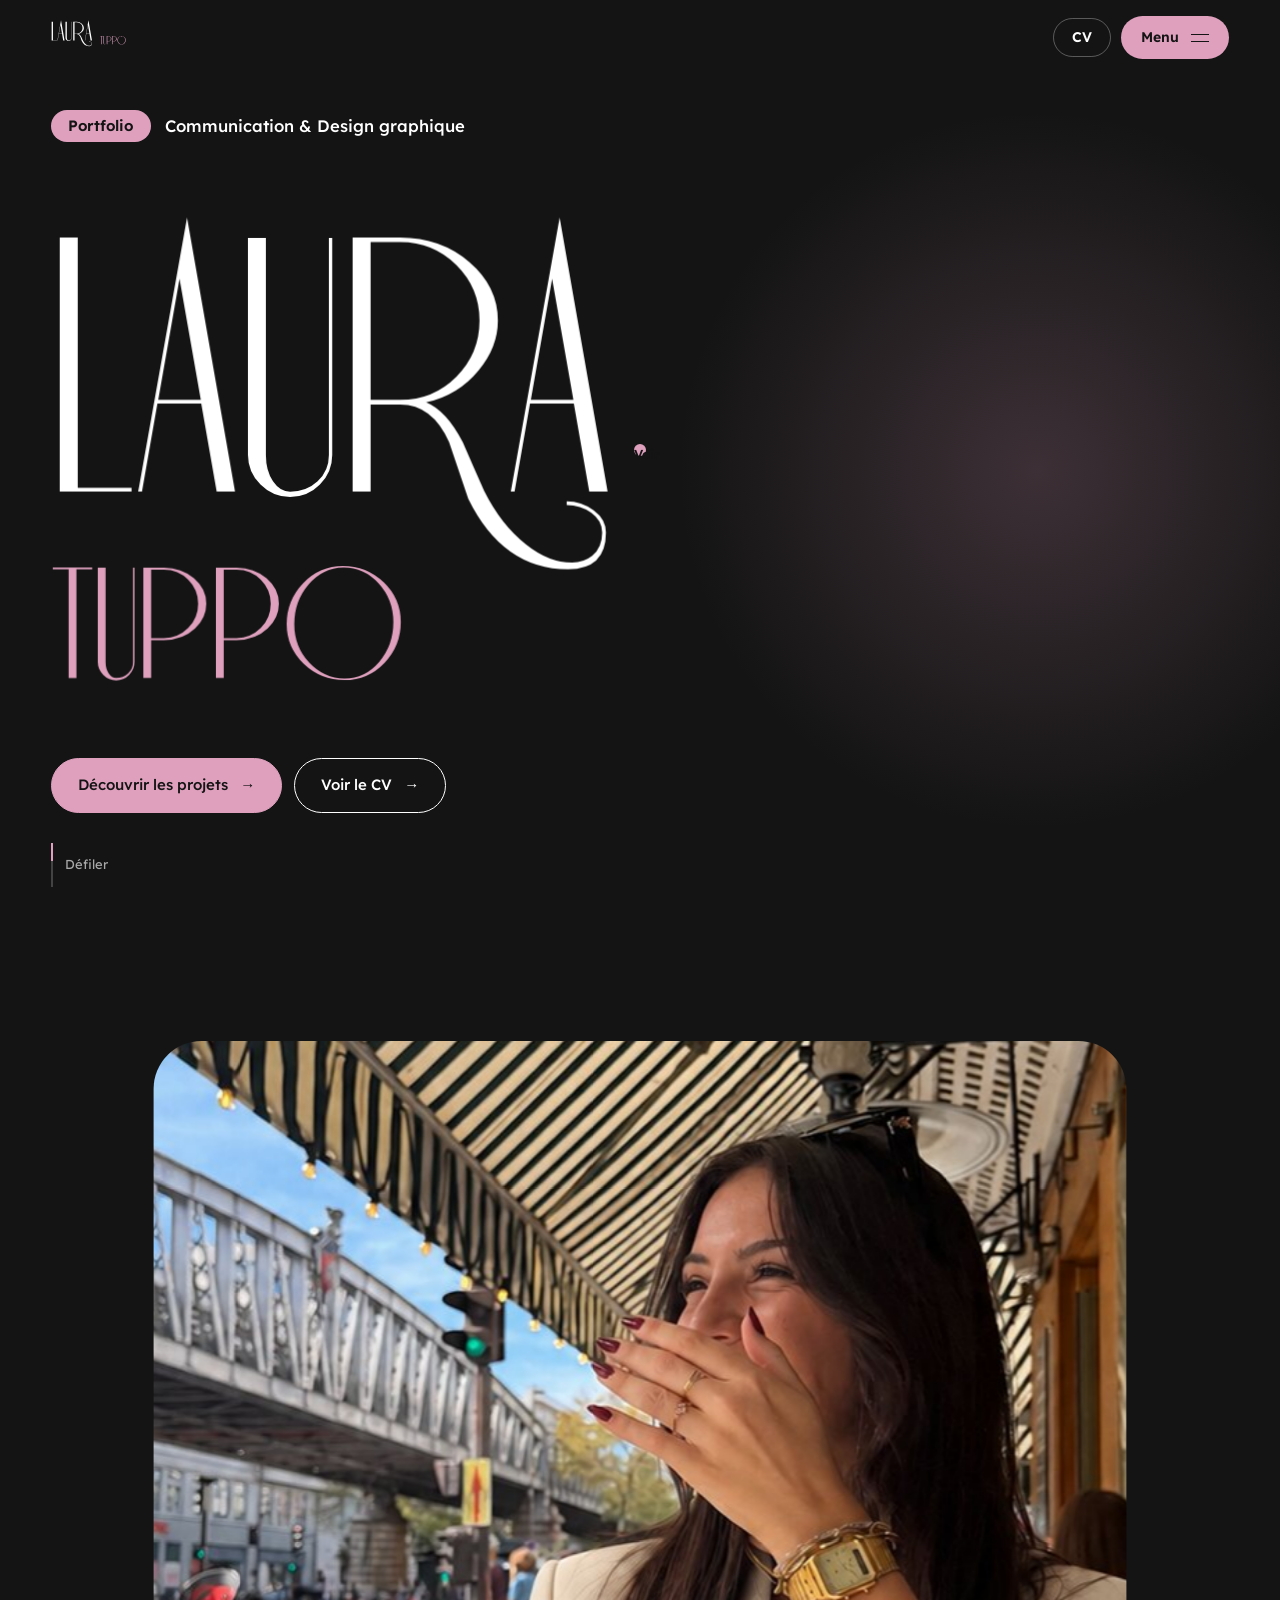
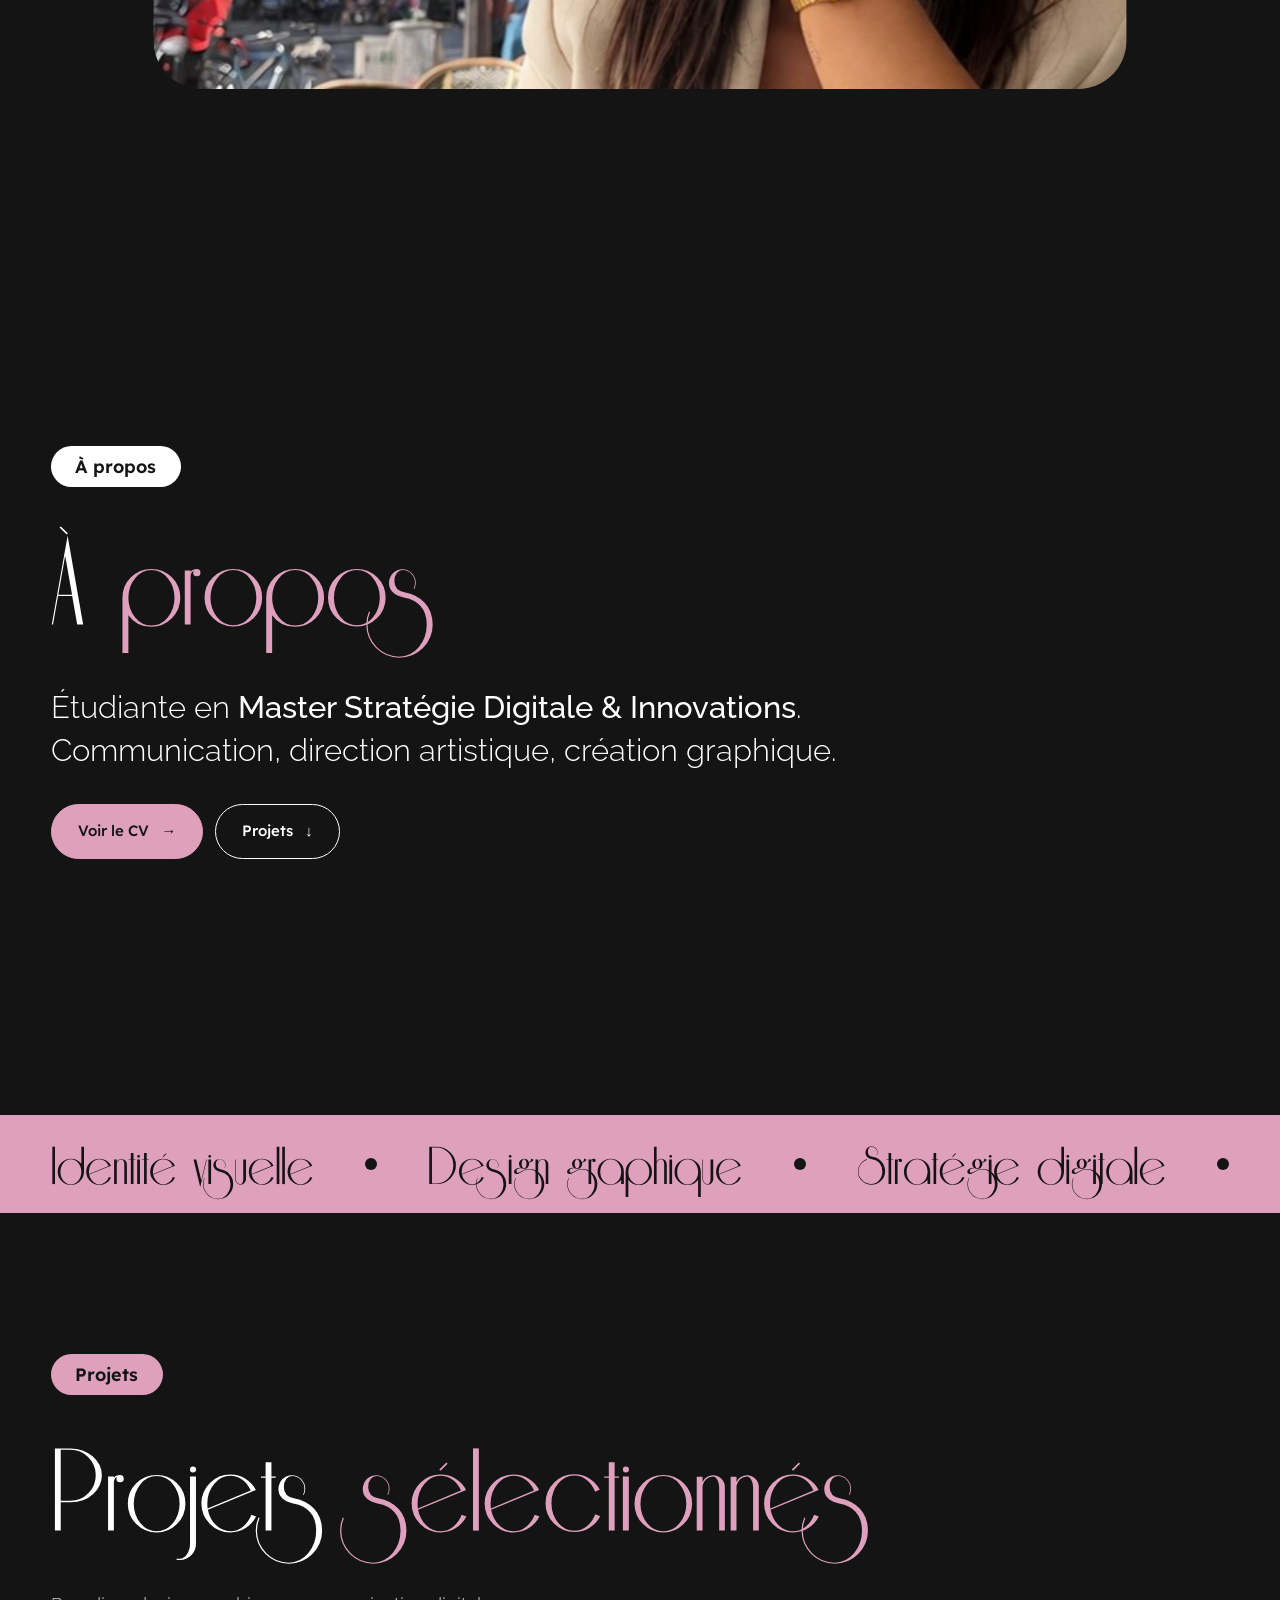
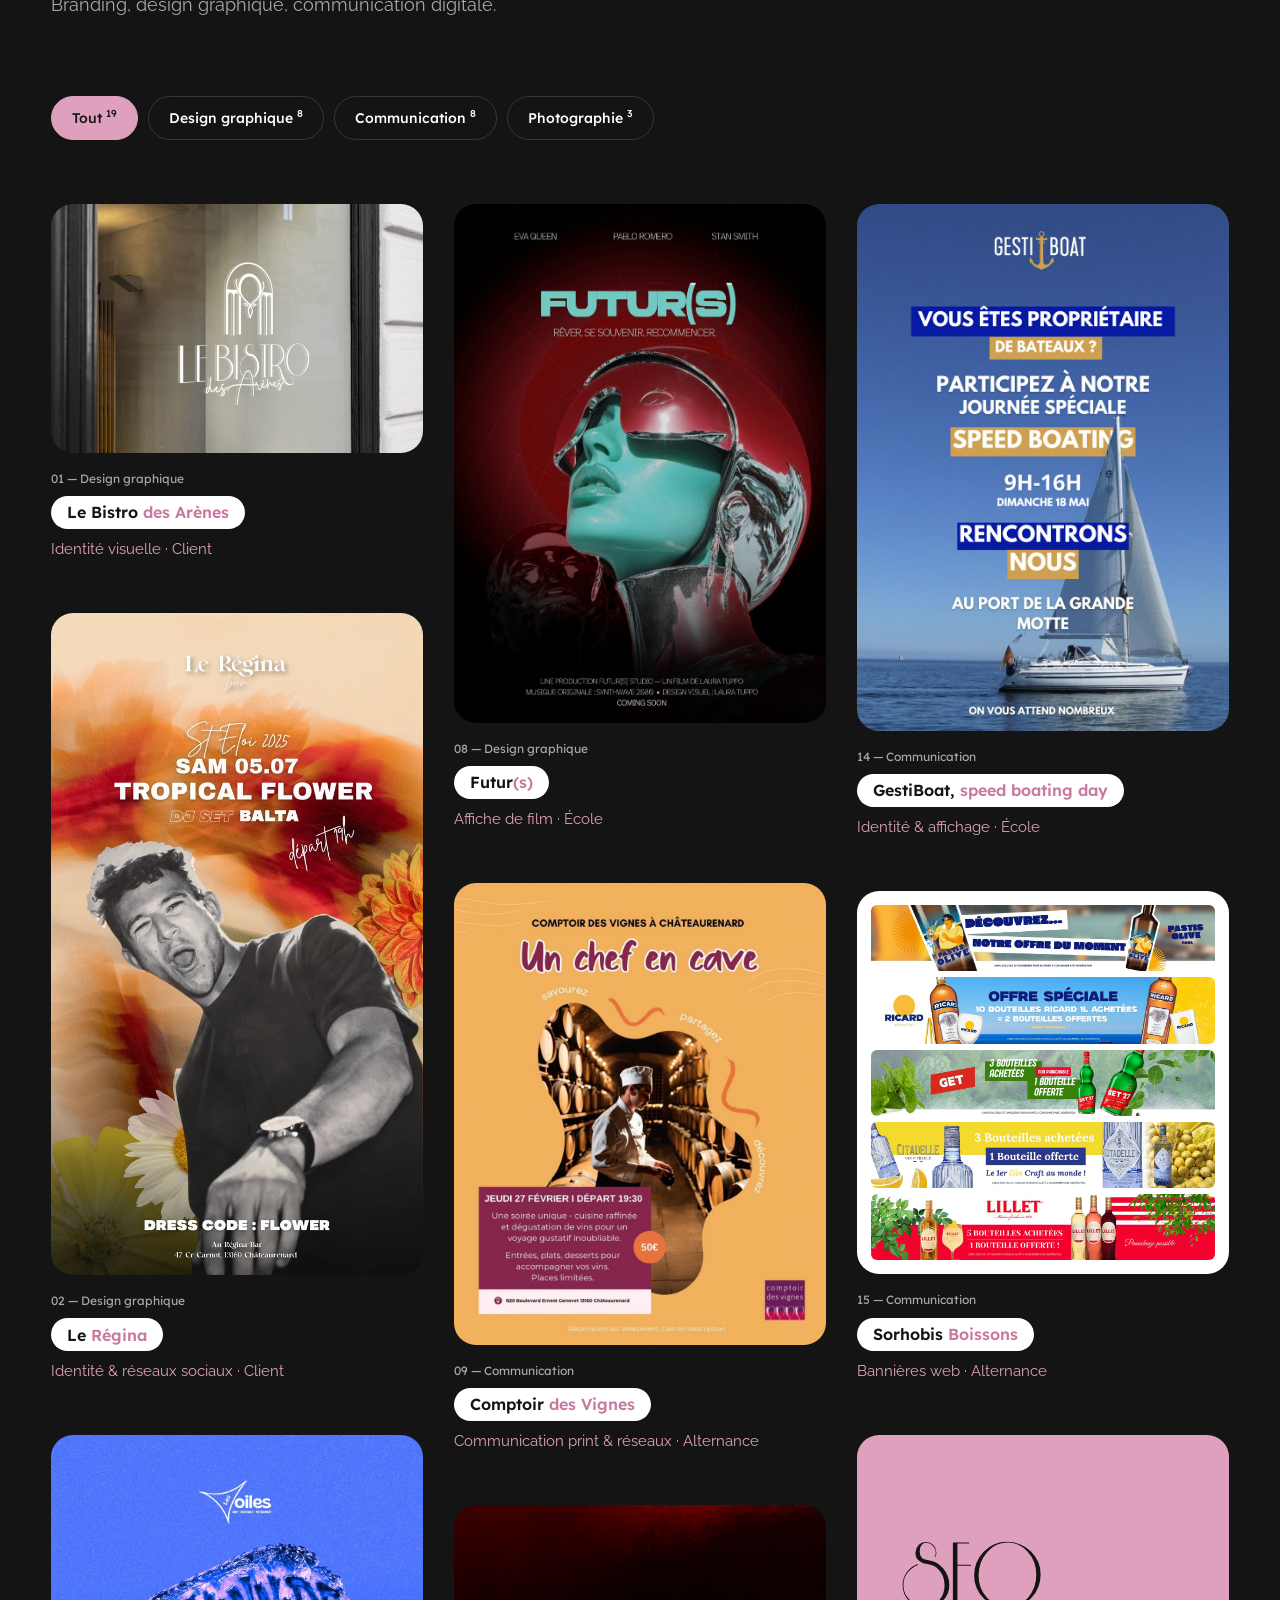
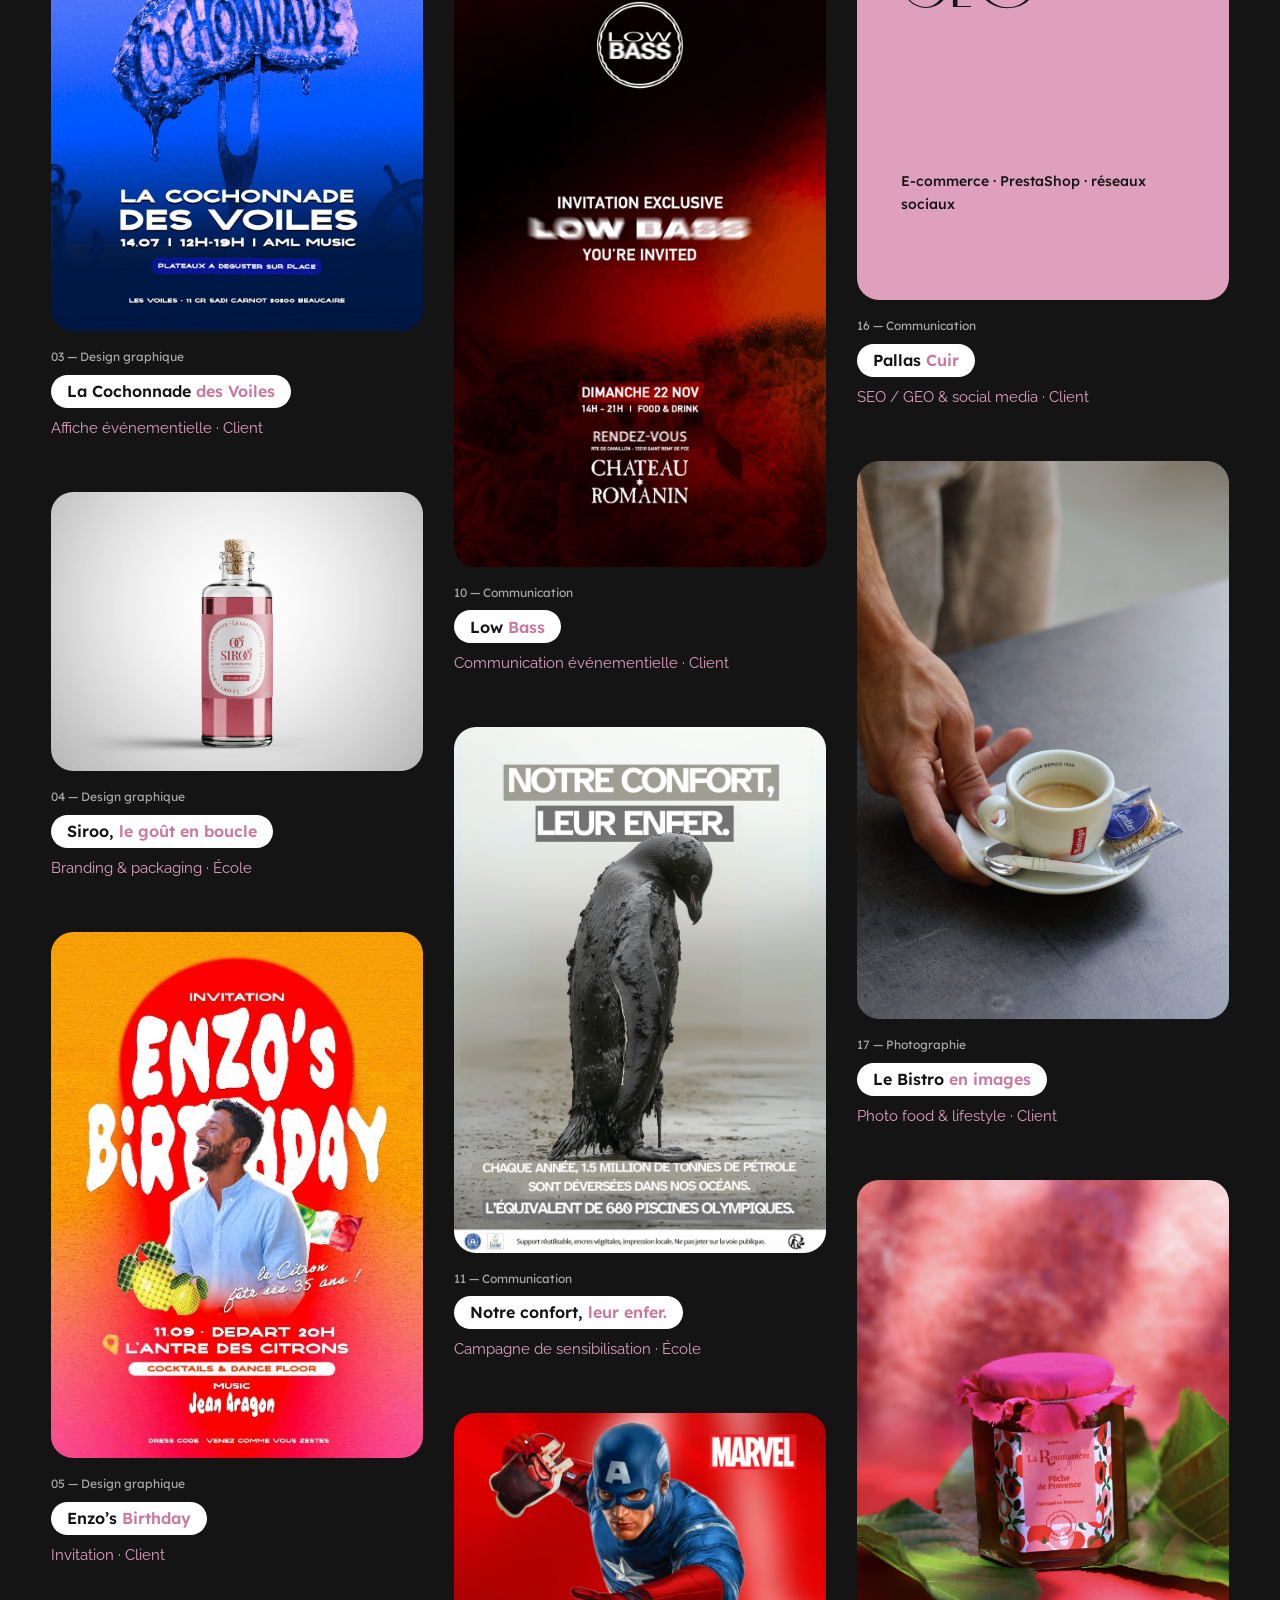
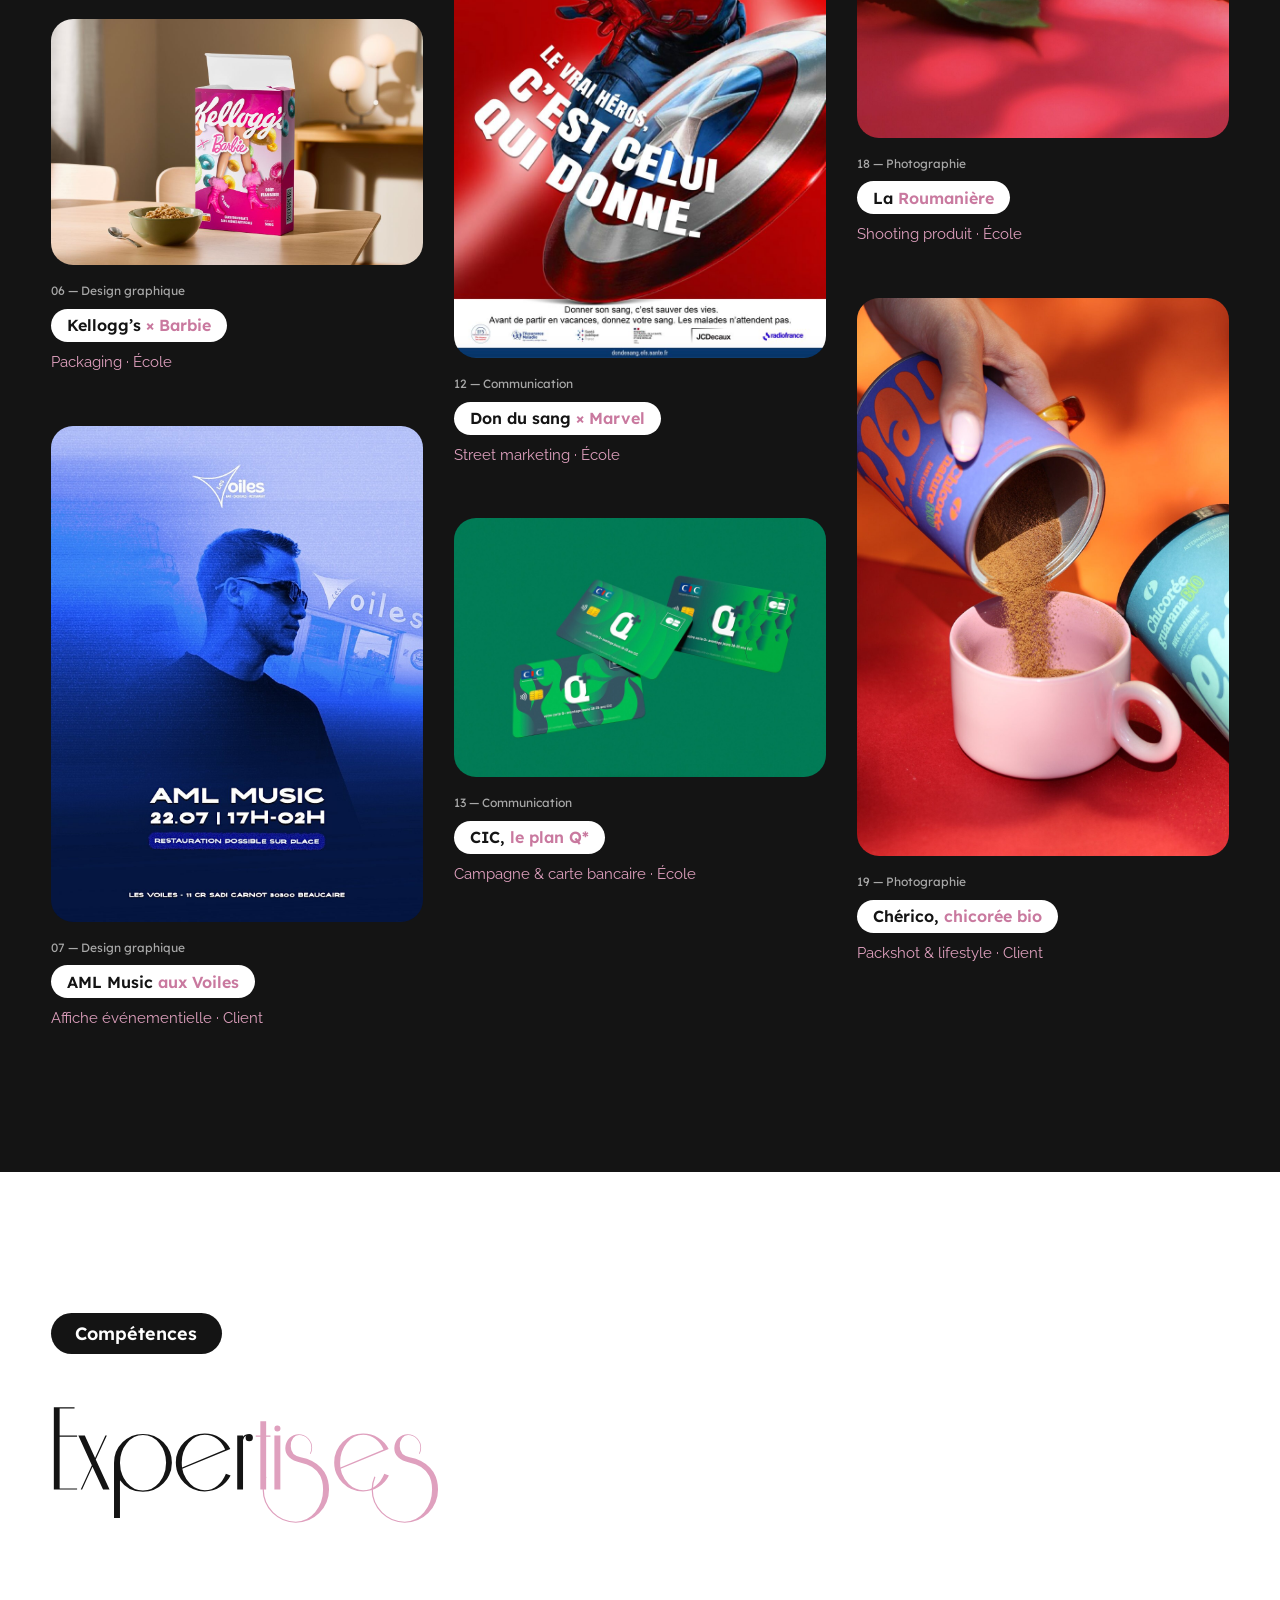
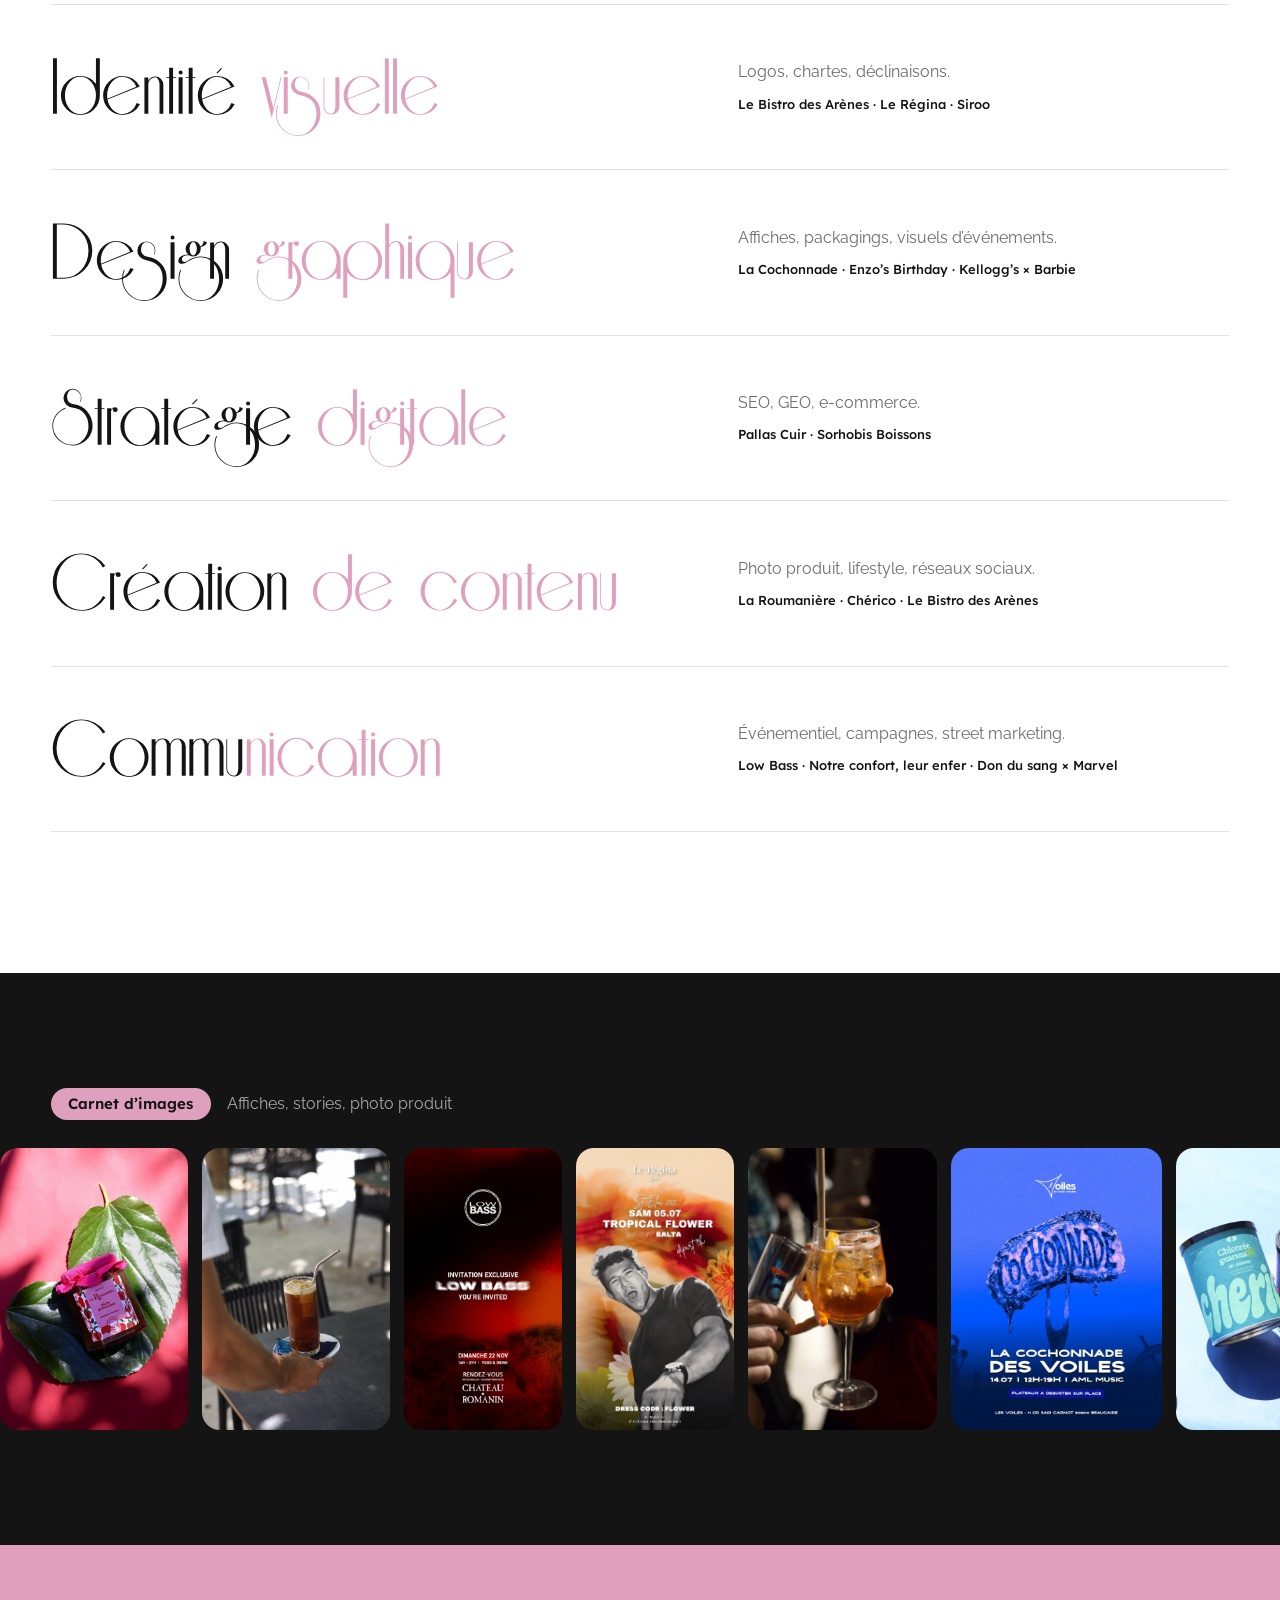
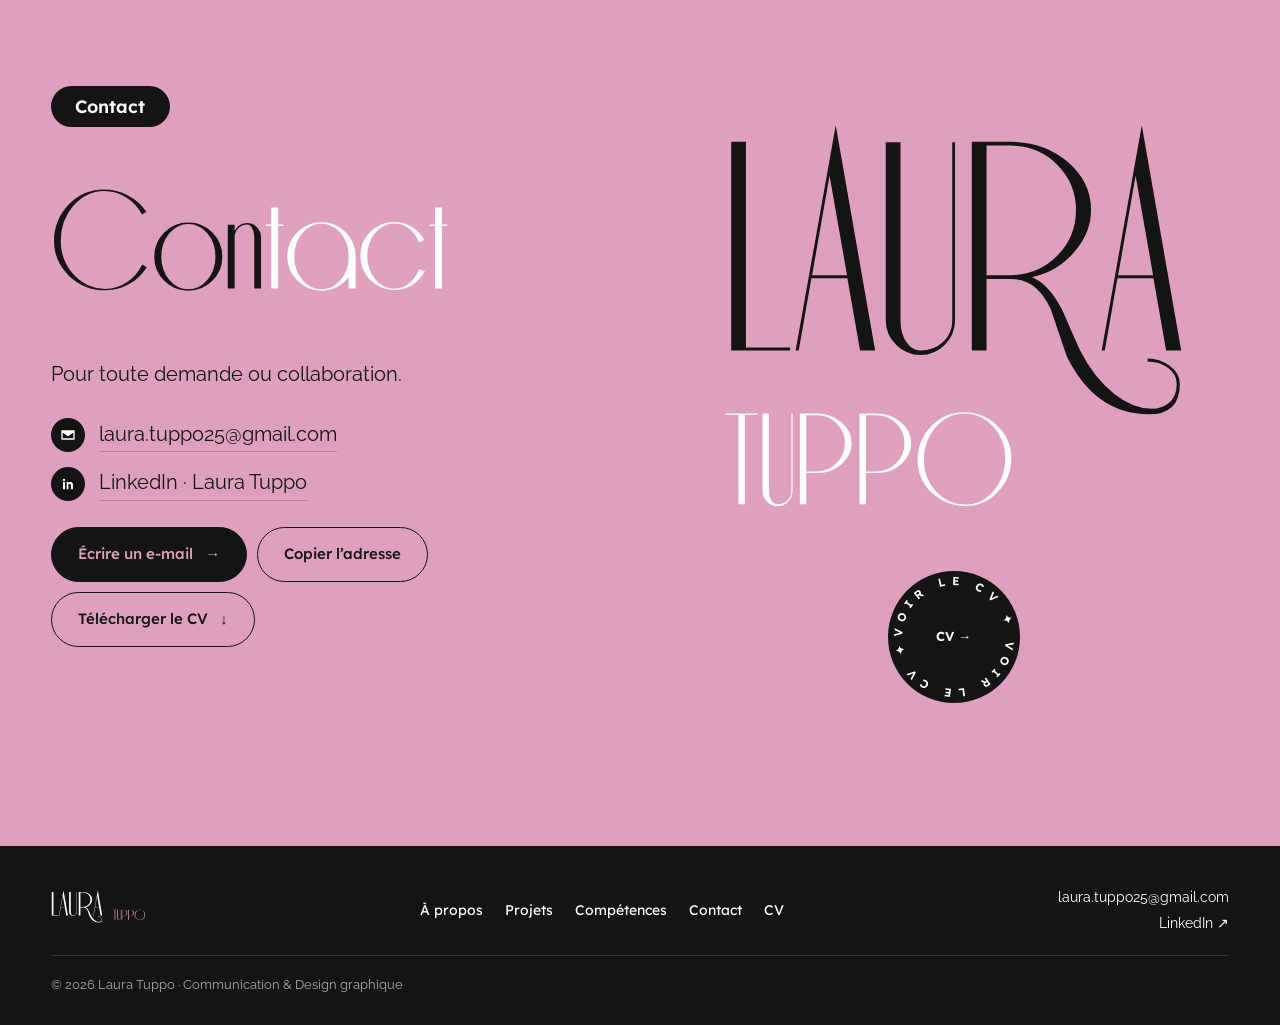
==== commit b6c7206d: "Accueil sur fond noir sans photo ; la photo s'ouvre en fenêtre au défilement, puis se floute pour l'" ====
--- a/index.html
+++ b/index.html
@@ -51,10 +51,7 @@
 <main>
 
 <!-- 01 — ACCUEIL + 02 — À PROPOS : la photo reste en fond, puis se floute au défilement -->
-<div class="scene dark" id="scene">
-  <div class="scene-bg" aria-hidden="true"><div class="scene-photo"><img src="images/laura-cafe.jpg" width="1086" height="1448" alt="Laura Tuppo en terrasse d’un café parisien"></div></div>
-
-  <section class="hero wrap" id="accueil">
+<section class="hero wrap dark" id="accueil">
     <div class="hero-text">
       <p class="kicker"><span class="pill pill-pink">Portfolio</span>Communication &amp; Design graphique</p>
       <h1 class="wm" aria-label="Laura Tuppo"><span class="wm-l"><svg class="rs" viewBox="0 0 1342 1041" style="width:1.289em"><use href="#rg0" x="0" style="--i:0"/><use href="#rg9" x="203" style="--i:1"/><use href="#rg52" x="449" style="--i:2"/><use href="#rg12" x="694" style="--i:3"/><use href="#rg9" x="1096" style="--i:4"/></svg></span><span class="wm-t"><svg class="rs" viewBox="0 0 1944 1041" style="width:1.867em"><use href="#rg53" x="0" style="--i:0"/><use href="#rg52" x="235" style="--i:1"/><use href="#rg50" x="480" style="--i:2"/><use href="#rg50" x="880" style="--i:3"/><use href="#rg48" x="1280" style="--i:4"/></svg></span></h1>
@@ -65,6 +62,10 @@
     </div>
     <a class="scroll-cue" href="#a-propos"><i aria-hidden="true"></i>Défiler</a>
   </section>
+
+<div class="scene dark" id="scene">
+  <div class="scene-bg" aria-hidden="true"><div class="scene-photo"><img src="images/laura-cafe.jpg" width="1086" height="1448" alt="Laura Tuppo en terrasse d’un café parisien"></div></div>
+  <div class="scene-gap" aria-hidden="true"></div>
 
   <section class="about-over wrap" id="a-propos">
     <div class="about-card rv">
--- a/assets/site.css
+++ b/assets/site.css
@@ -124,17 +124,16 @@
 @keyframes intro-out{to{clip-path:inset(0 0 100% 0);visibility:hidden}}
 
 /* ── 01 Accueil + 02 À propos : photo en fond, floutée au défilement ── */
-.scene{position:relative;overflow:clip;background:var(--black);color:var(--white);--p:0}
+/* Accueil sur fond noir, puis la photo s'ouvre en fenêtre, devient plein écran et se floute */
+.scene{position:relative;overflow:clip;background:var(--black);color:var(--white);--e:0;--p:0}
 .scene-bg{position:sticky;top:0;height:100vh;height:100svh;margin-bottom:-100vh;margin-bottom:-100svh;overflow:hidden;z-index:0}
-.scene-photo{position:absolute;inset:0;animation:fade 1.8s var(--out) both}
-html.intro-on .scene-photo{animation-delay:2s}
-.scene-photo img{width:100%;height:100%;object-fit:cover;object-position:62% 36%;transform:scale(calc(1.04 + var(--p) * .1));filter:blur(calc(var(--p) * 18px)) brightness(calc(1 - var(--p) * .4));will-change:transform,filter}
-.scene-bg::after{content:"";position:absolute;inset:0;pointer-events:none;background:
-  linear-gradient(90deg,rgba(20,20,20,.88) 0%,rgba(20,20,20,.55) 32%,rgba(20,20,20,0) 62%),
-  linear-gradient(0deg,var(--black) 0%,rgba(20,20,20,0) 30%),
-  linear-gradient(180deg,rgba(20,20,20,.6) 0%,rgba(20,20,20,0) 24%)}
-.hero{position:relative;z-index:1;display:flex;align-items:center;min-height:100vh;min-height:100svh;padding-top:calc(110px + env(safe-area-inset-top,0px));padding-bottom:clamp(64px,8vw,110px)}
-.hero-text{position:relative;display:grid;gap:30px;justify-items:start;opacity:calc(1 - var(--p) * 1.7);transform:translateY(calc(var(--p) * -80px))}
+.scene-photo{position:absolute;inset:0;overflow:hidden;clip-path:inset(calc((1 - var(--e)) * 14%) calc((1 - var(--e)) * 12%) round calc((1 - var(--e)) * 48px))}
+.scene-photo img{width:100%;height:100%;object-fit:cover;object-position:62% 36%;transform:scale(calc(1.18 - var(--e) * .14 + var(--p) * .08));filter:blur(calc(var(--p) * 18px)) brightness(calc(1 - var(--p) * .45));will-change:transform,filter,clip-path}
+.scene-bg::after{content:"";position:absolute;inset:0;pointer-events:none;opacity:var(--p);background:linear-gradient(0deg,var(--black) 0%,rgba(20,20,20,0) 35%)}
+.scene-gap{height:100vh;height:100svh}
+.hero{position:relative;z-index:1;display:flex;align-items:center;min-height:100vh;min-height:100svh;padding-top:calc(110px + env(safe-area-inset-top,0px));padding-bottom:clamp(72px,8vw,110px);overflow:hidden}
+.hero::after{content:"";position:absolute;right:-12%;top:8%;width:min(62vw,820px);aspect-ratio:1;border-radius:50%;background:radial-gradient(circle,rgba(223,160,190,.2),transparent 64%);pointer-events:none}
+.hero-text{position:relative;z-index:1;display:grid;gap:30px;justify-items:start}
 .kicker{display:flex;align-items:center;gap:14px;flex-wrap:wrap;font-family:var(--title);font-weight:500;font-size:clamp(15px,1.3vw,18px)}
 .hero .wm{--w:min(560px,calc(100vw - 2 * var(--pad)));--wm-l:var(--white)}
 .hero .wm use{animation:letter 1.2s var(--out) both;animation-delay:calc(var(--i) * 70ms + var(--d0,200ms))}
@@ -153,7 +152,6 @@
 .about-lead{font-weight:300;font-size:clamp(22px,2.4vw,34px);line-height:1.4;max-width:30em}
 .about-lead strong{font-weight:500}
 .about-ctas{display:flex;flex-wrap:wrap;gap:12px;margin-top:8px}
-.scene .scroll-cue{opacity:calc(1 - var(--p) * 3)}
 .scroll-cue{position:absolute;left:var(--pad);bottom:28px;z-index:2;display:flex;align-items:center;gap:12px;font-family:var(--title);font-size:13px;color:var(--grey-d)}
 .scroll-cue i{position:relative;width:1.5px;height:44px;background:rgba(255,255,255,.2);overflow:hidden}
 .scroll-cue i::after{content:"";position:absolute;left:0;top:0;width:100%;height:40%;background:var(--pink);animation:cue 2s var(--ease) infinite}
@@ -301,15 +299,8 @@
 /* ── Responsive ────────────────────── */
 @media (max-width:980px){
   .contact,.panel-body{grid-template-columns:minmax(0,1fr)}
-  .hero{align-items:flex-start;padding-top:calc(130px + env(safe-area-inset-top,0px))}
-  .scene-photo{top:calc(46% * (1 - var(--p)))}
-  .scene-photo img{object-position:58% 22%}
-  .scene-bg::after{background:linear-gradient(180deg,var(--black) 0%,var(--black) calc(46% * (1 - var(--p))),rgba(20,20,20,0) calc(60% * (1 - var(--p)) + 10%)),linear-gradient(0deg,var(--black) 0%,rgba(20,20,20,0) 24%)}
-  .hero{align-items:stretch;padding-top:calc(110px + env(safe-area-inset-top,0px));padding-bottom:calc(28px + env(safe-area-inset-bottom,0px))}
-  .hero-text{display:flex;flex-direction:column;align-items:flex-start;gap:26px;width:100%}
-  .hero-ctas{margin-top:auto;width:100%}
-  .hero-ctas .btn{flex:1 1 auto;justify-content:center}
-  .scroll-cue{display:none}
+  .hero{align-items:center}
+  .scene-photo img{object-position:58% 30%}
 
 
   .panel-info{position:static}
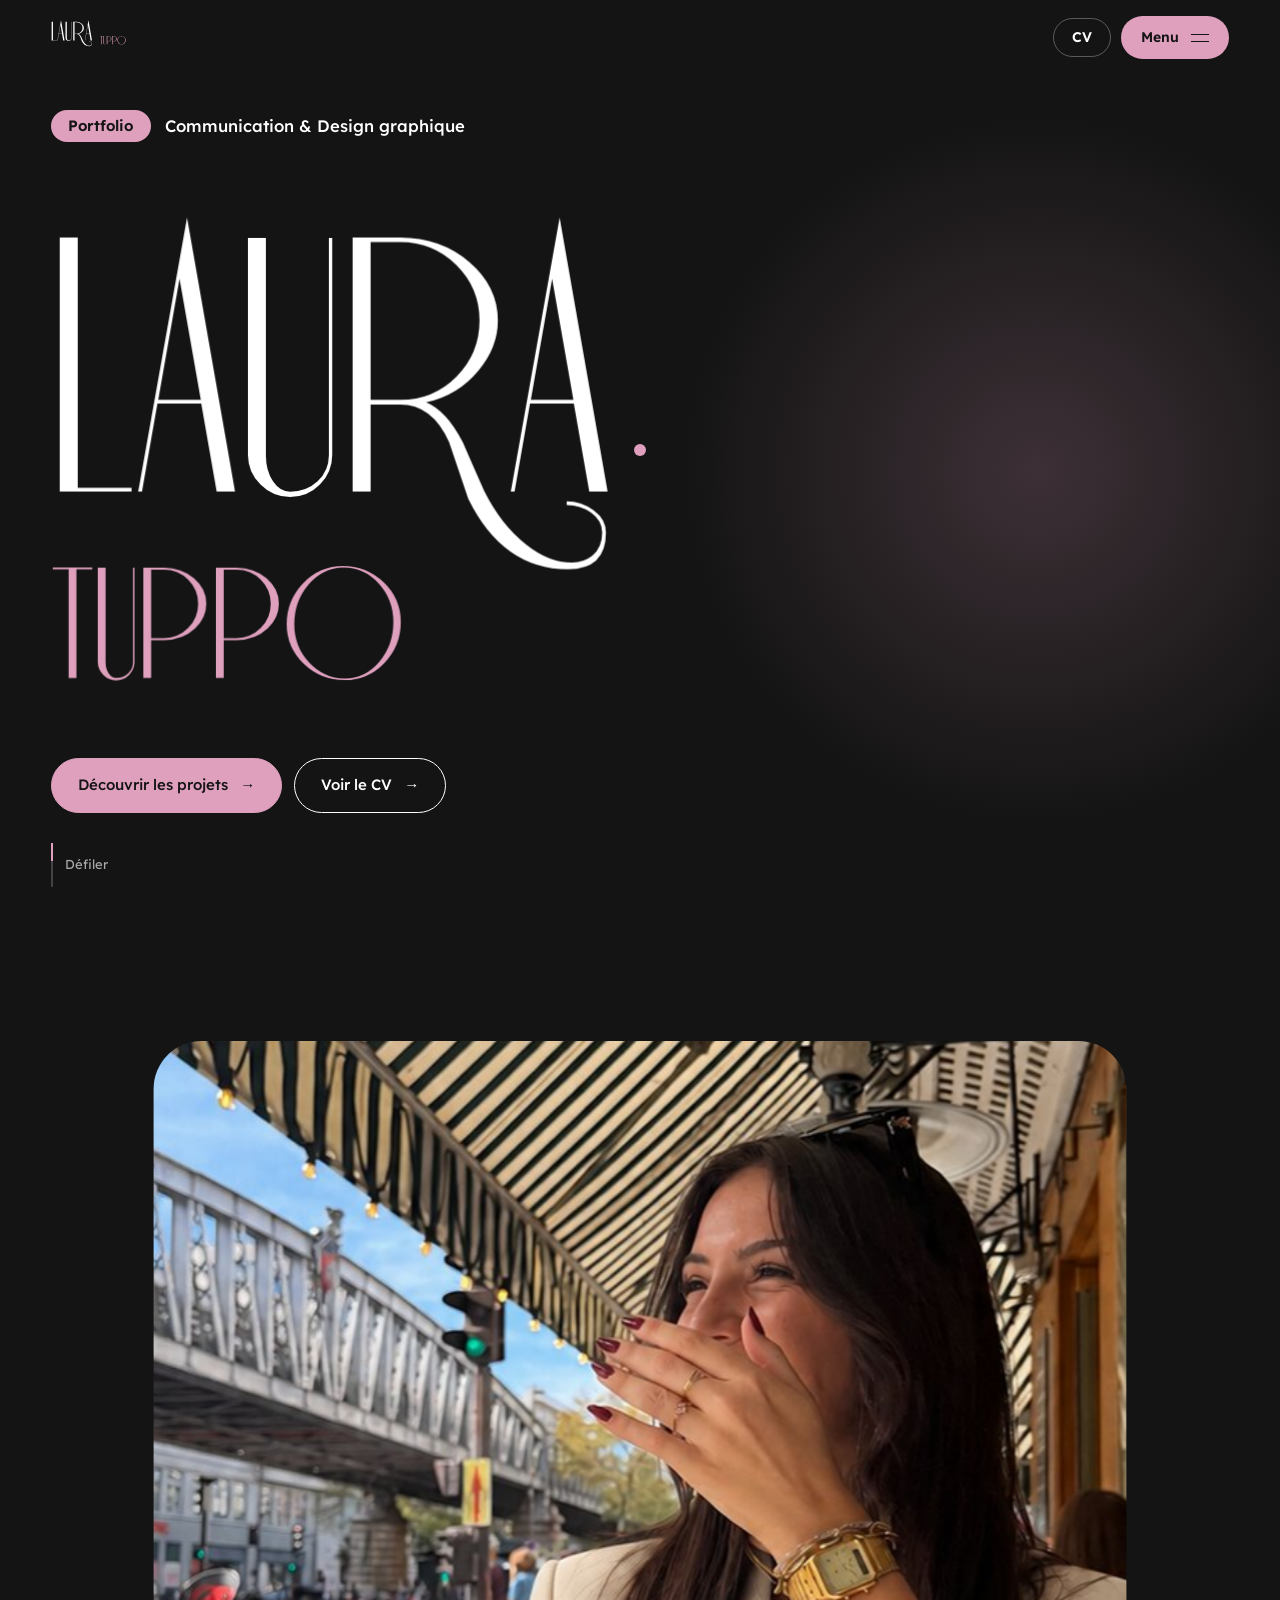
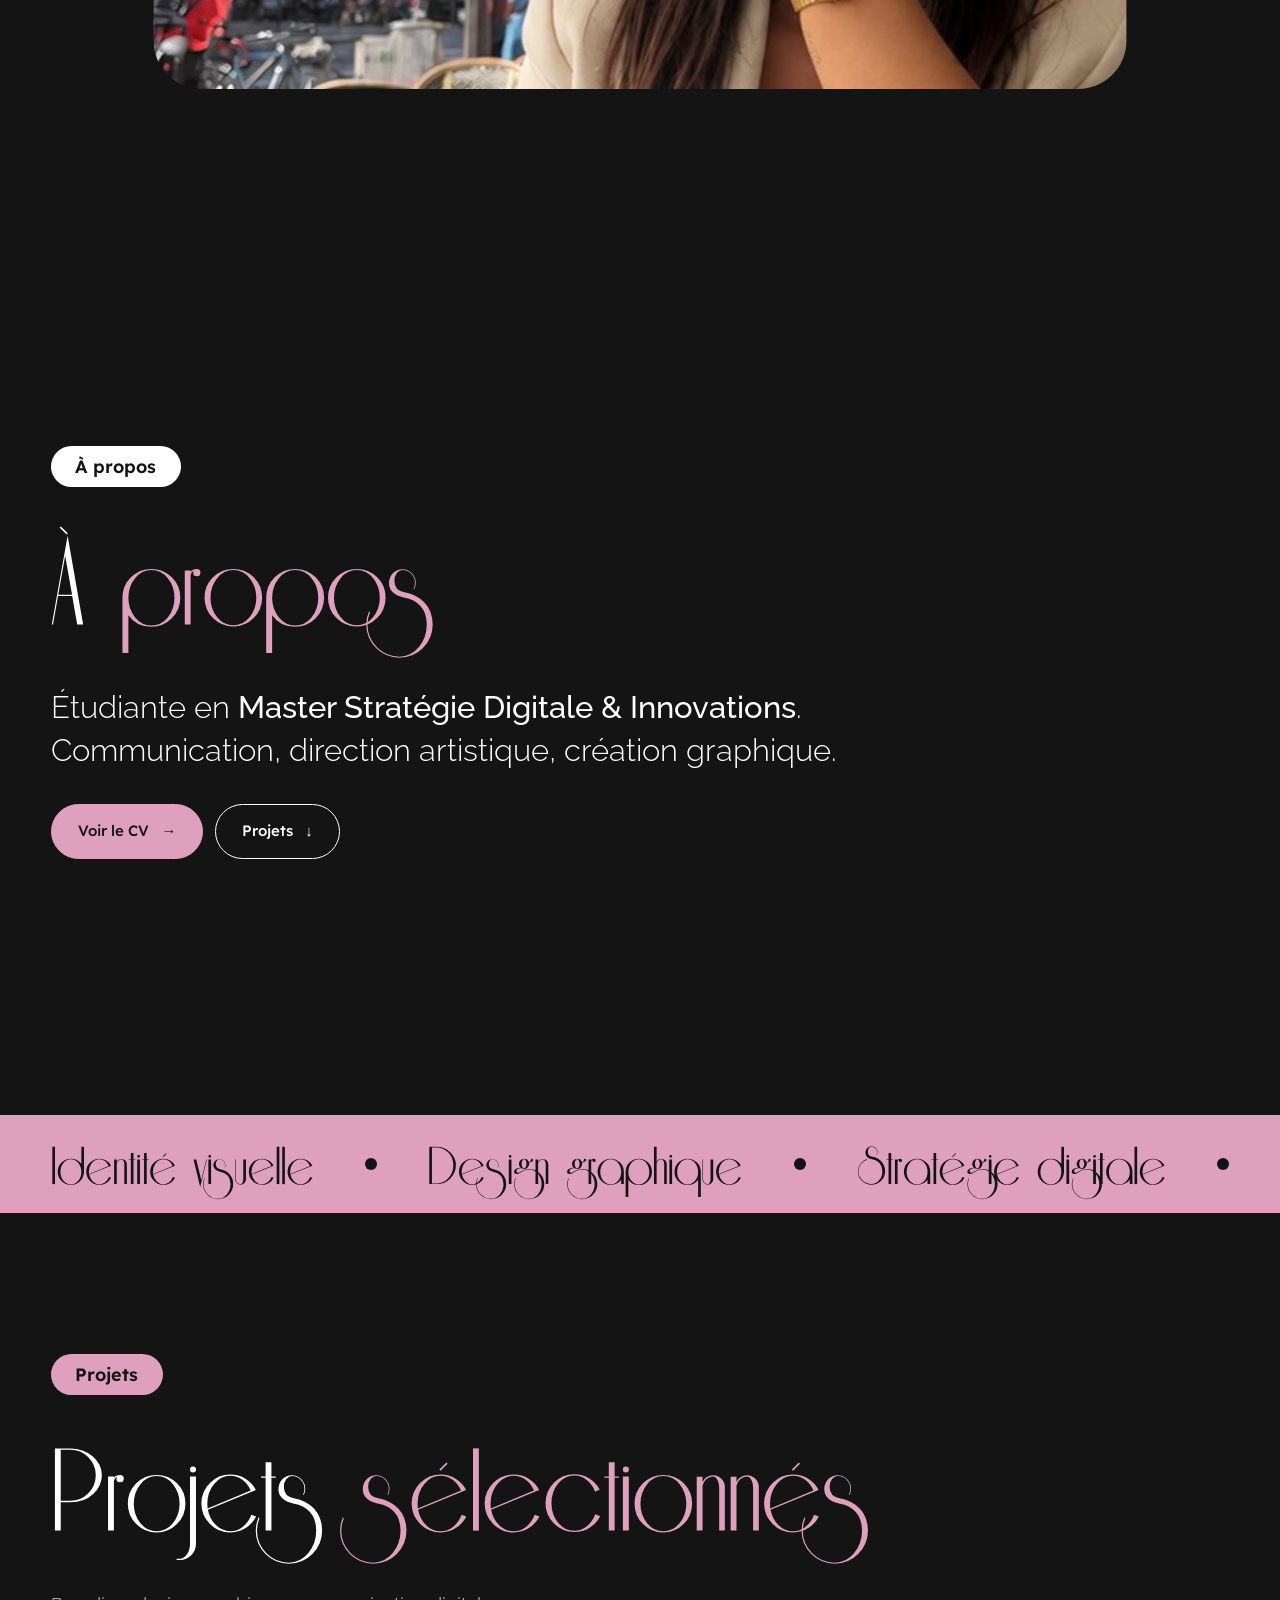
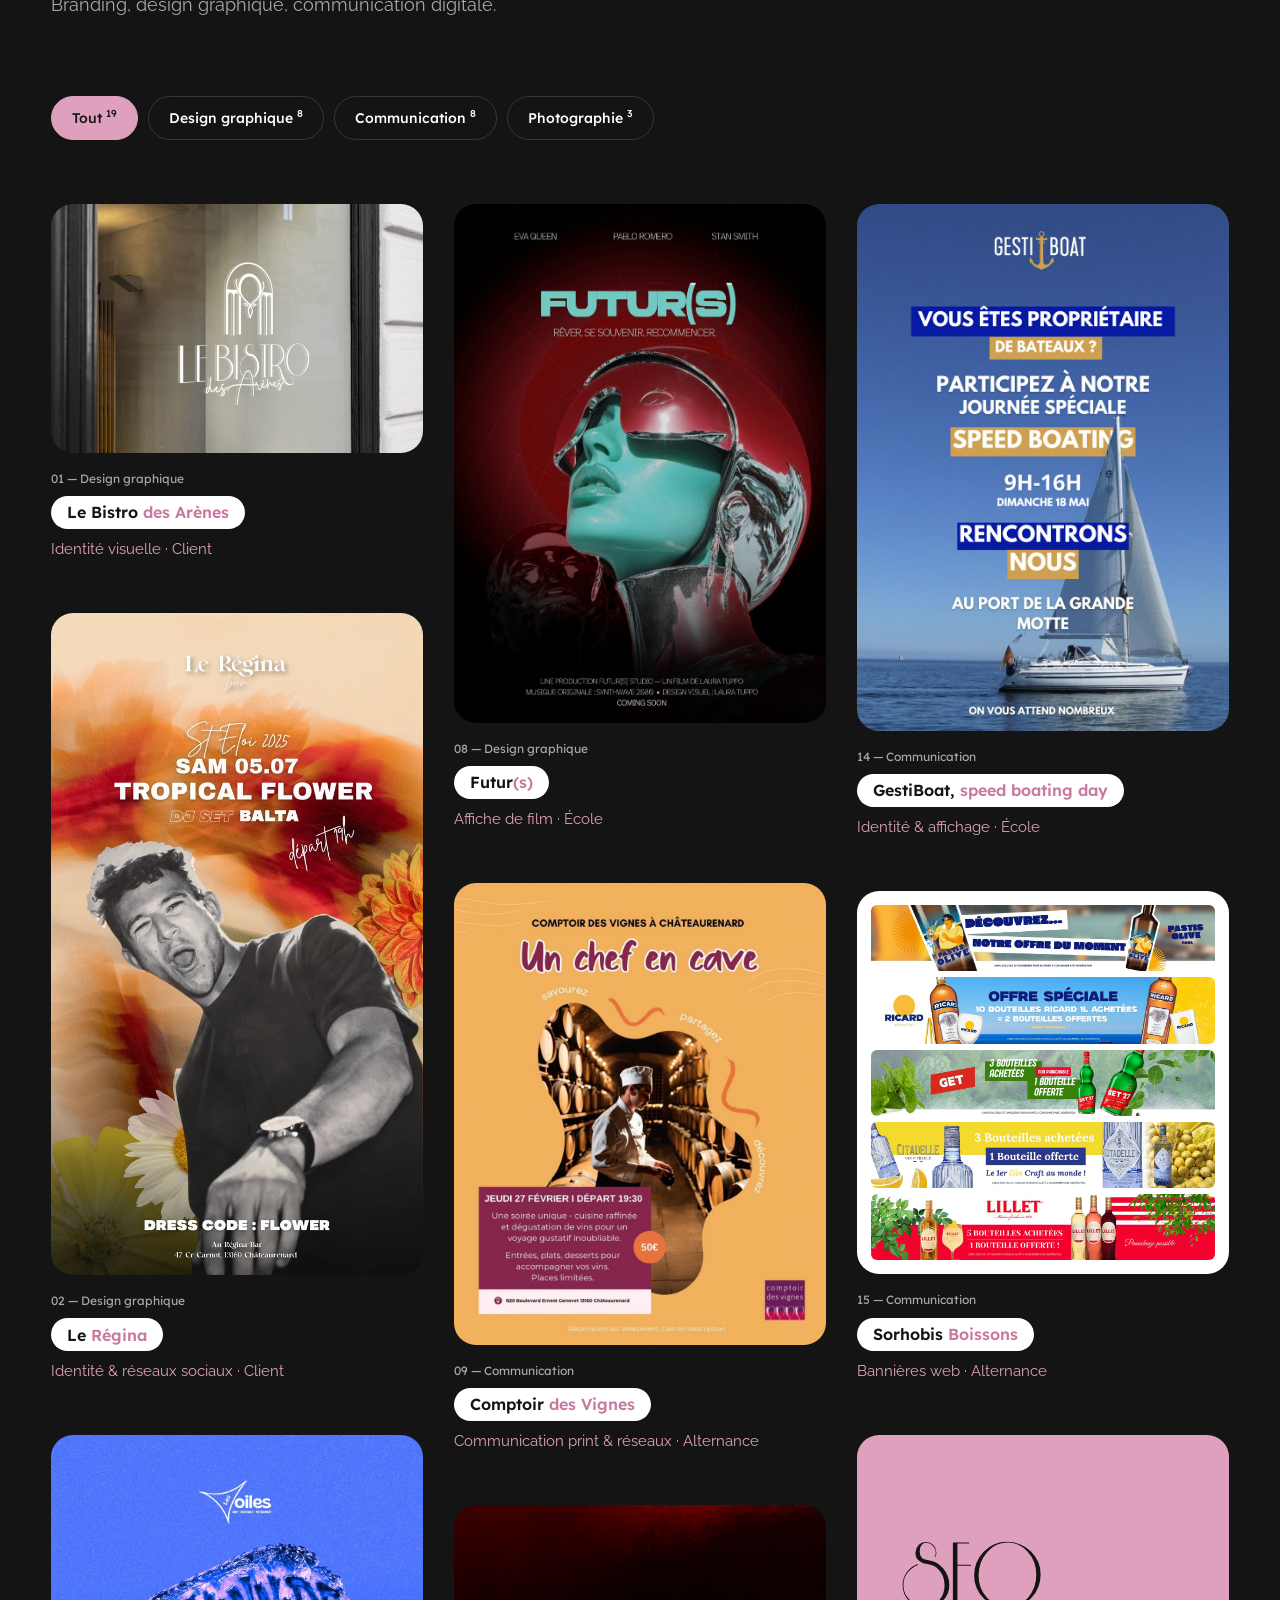
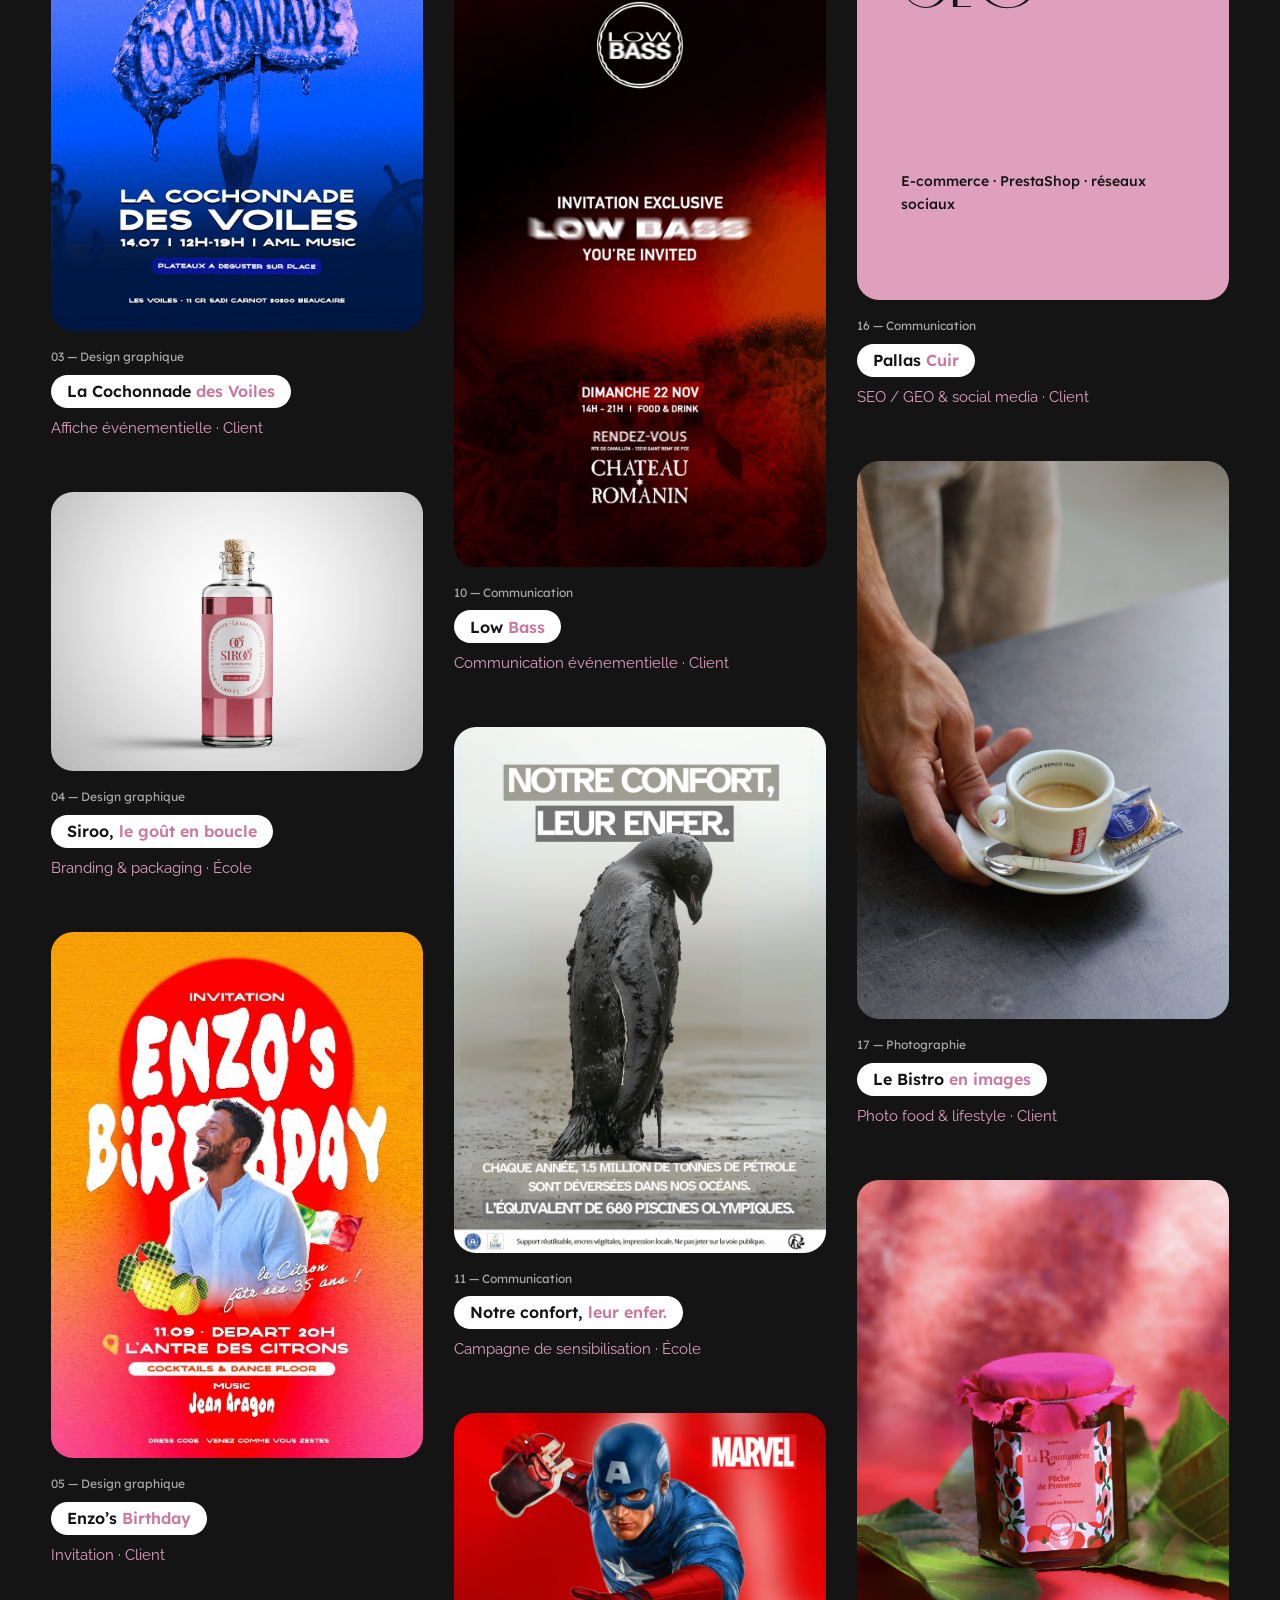
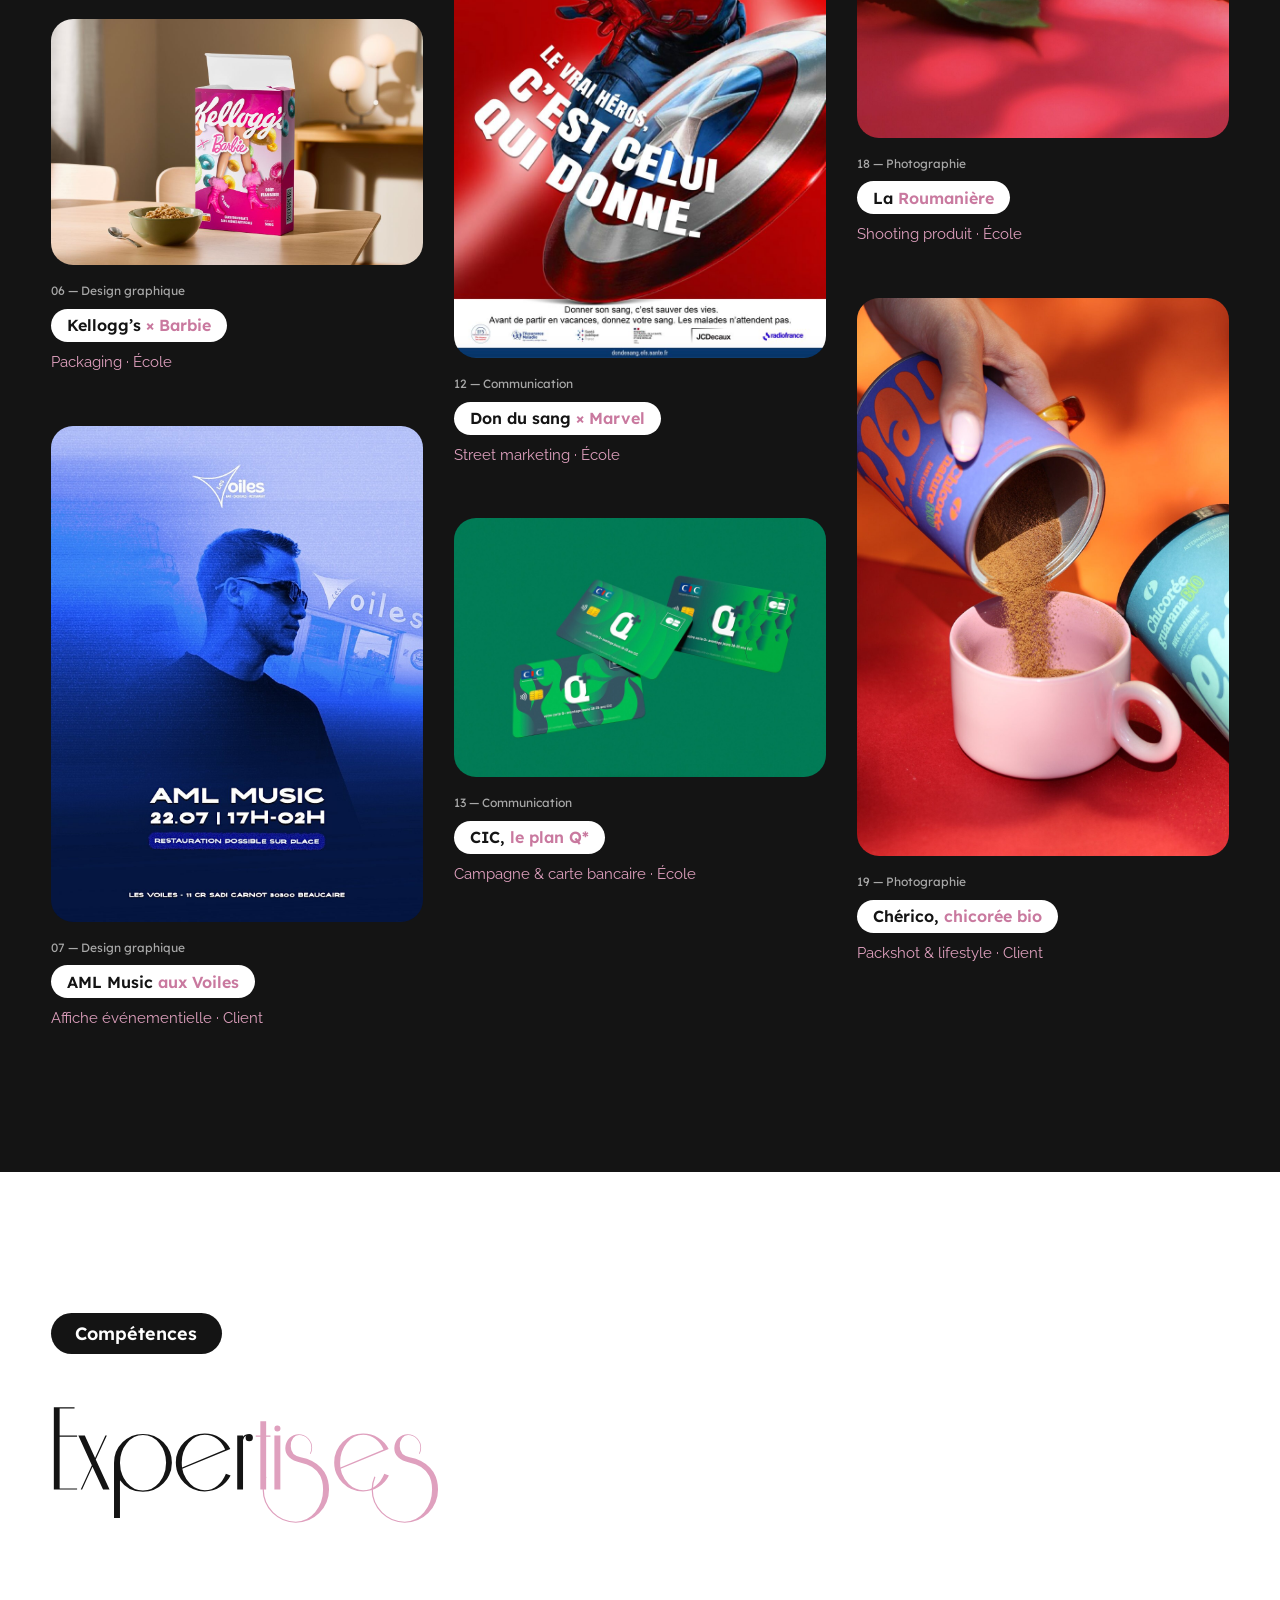
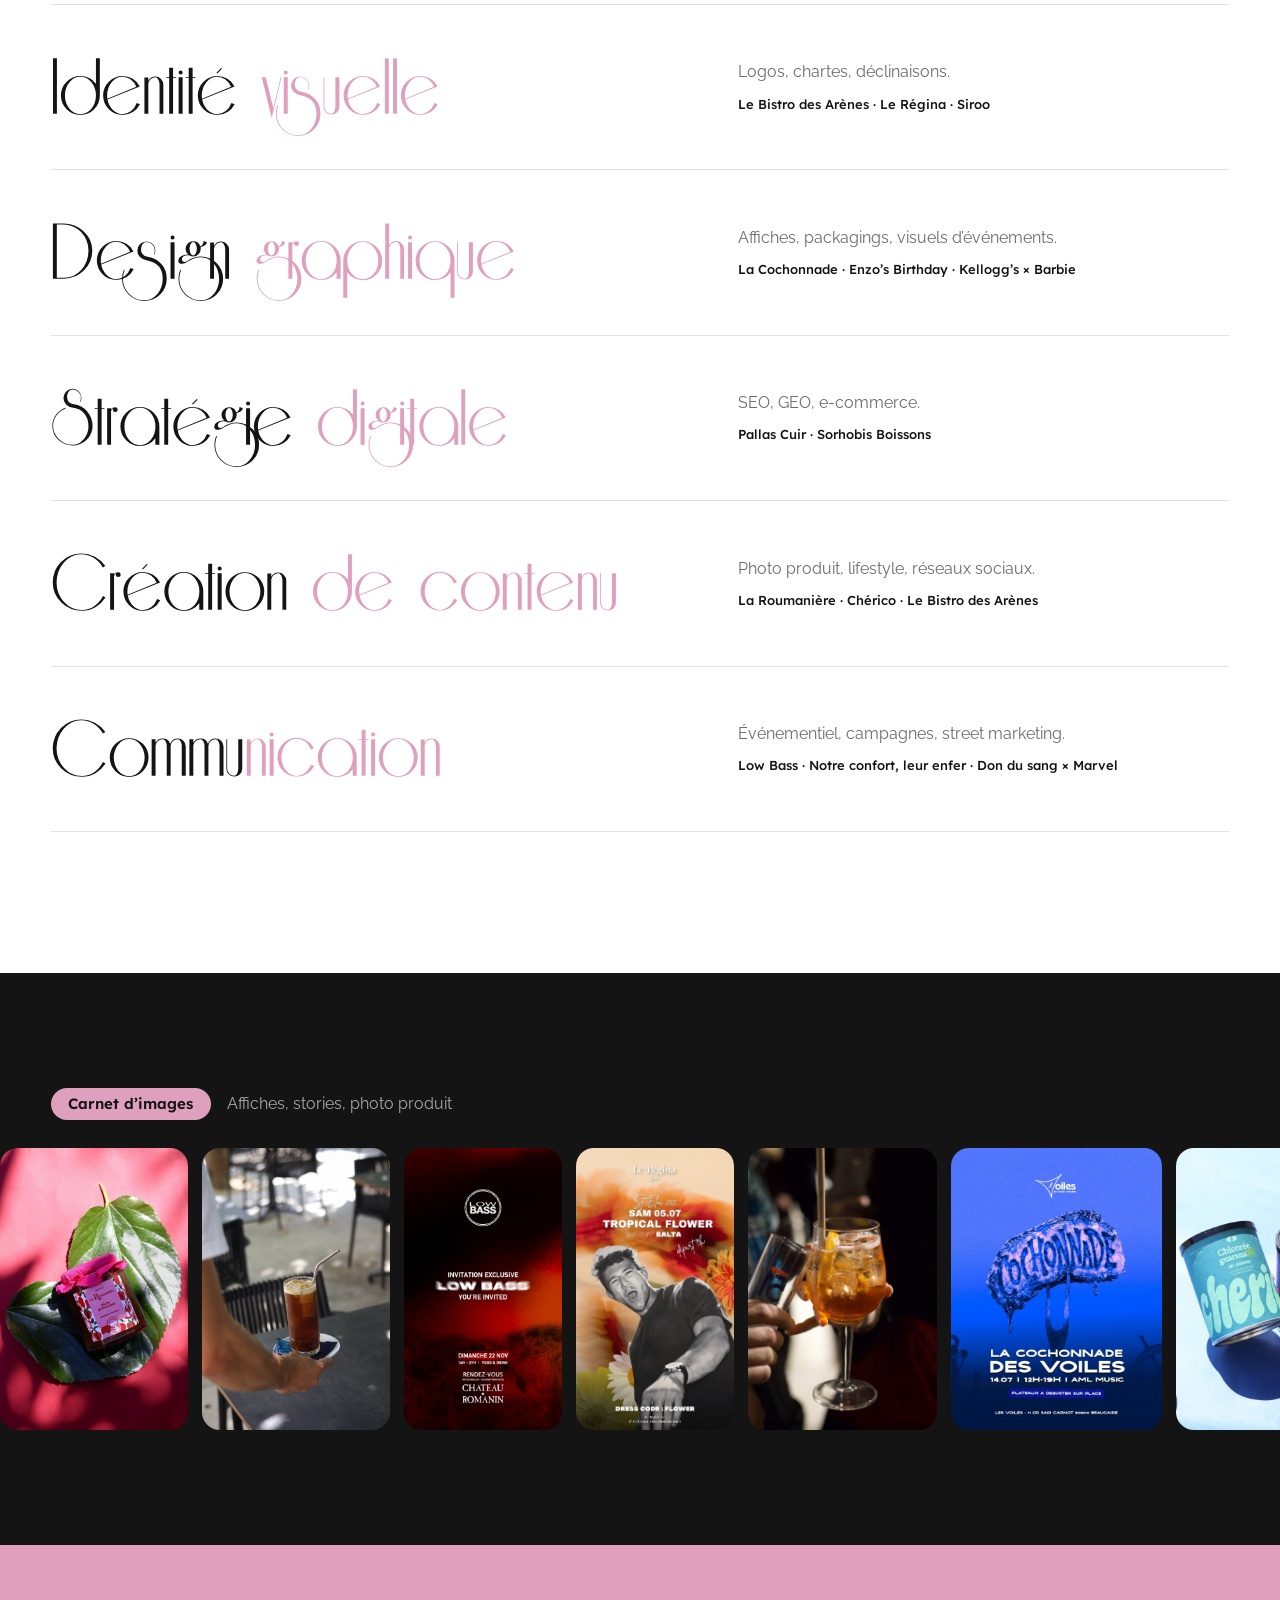
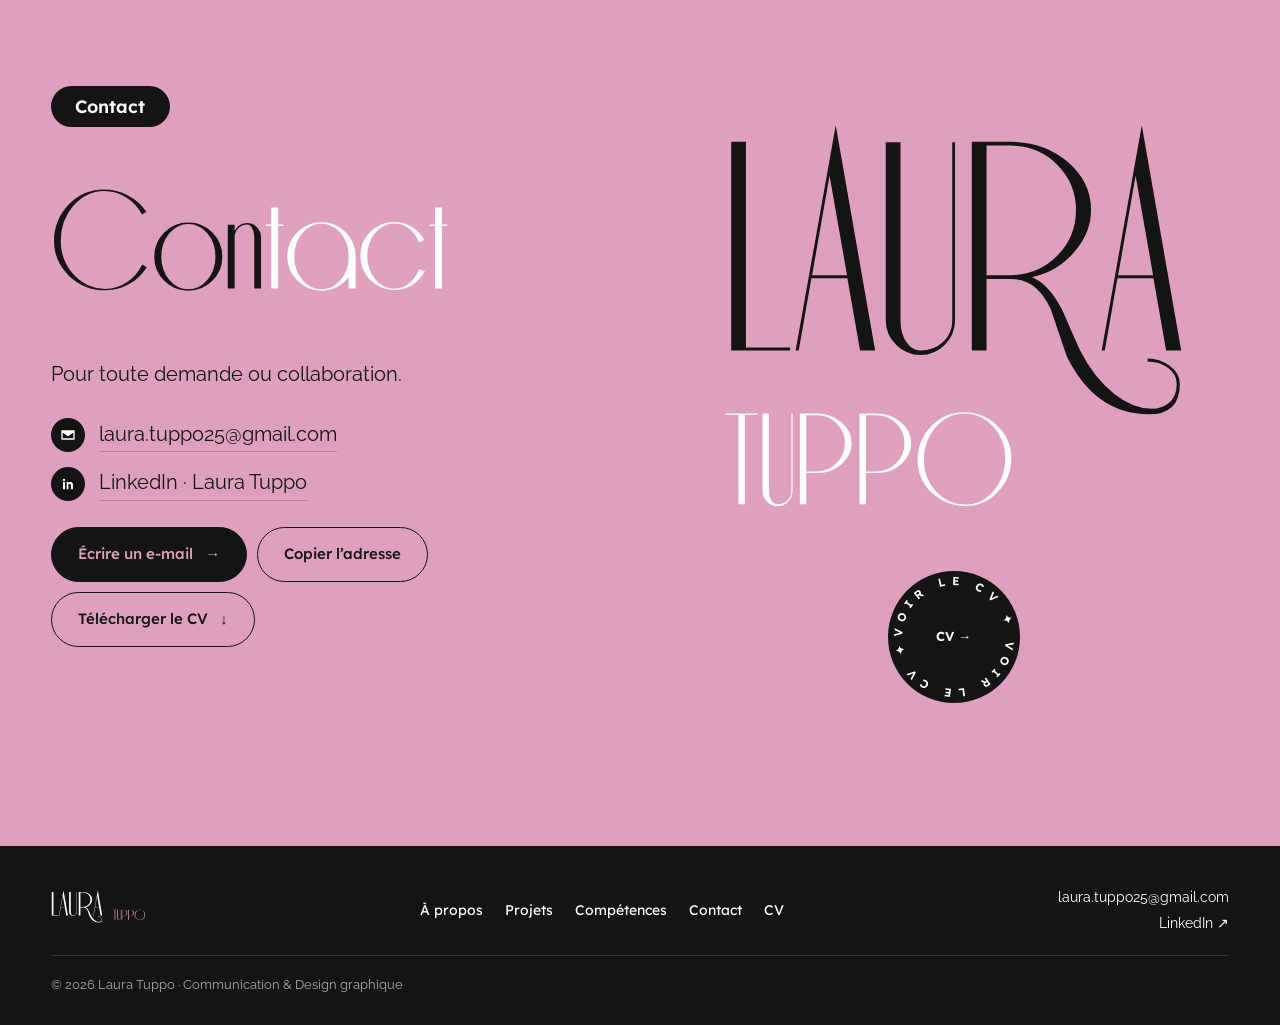
==== commit 95e7475a: "Écran de chargement à l'ouverture (nom, barre, compteur) et transition fluide vers l'accueil ; Bistr" ====
--- a/index.html
+++ b/index.html
@@ -14,6 +14,7 @@
 <link rel="preconnect" href="https://fonts.gstatic.com" crossorigin>
 <link href="https://fonts.googleapis.com/css2?family=Lexend:wght@400;500;600&family=Raleway:ital,wght@0,300;0,400;0,500;0,600;1,400&display=swap" rel="stylesheet">
 <link rel="stylesheet" href="assets/site.css">
+<script>document.documentElement.classList.add("is-loading");setTimeout(function(){var d=document.documentElement;if(d.classList.contains("is-loading")){d.classList.remove("is-loading");d.classList.add("loaded")}},9000)</script>
 </head>
 <body>
 <svg width="0" height="0" style="position:absolute" aria-hidden="true"><defs><path id="rg0" d="M193 766H21V157H64V757H193Z"/><path id="rg1" d="M423 662Q396 715 345 747.5Q294 780 232 780Q144 780 81 717Q18 654 18 566Q18 477 81 414.5Q144 352 232 352Q293 352 343.5 383Q394 414 421 466L66 611Q79 680 125.5 725.5Q172 771 232 771Q284 771 325.5 737.5Q367 704 388 649ZM383 470Q362 420 321.5 390.5Q281 361 232 361Q162 361 112 421Q62 481 62 566Q62 578 64 602Z"/><path id="rg2" d="M377 567Q377 649 308.5 707.5Q240 766 143 766H29V157H143Q201 157 244 189.5Q287 222 287 266Q287 302 259 330Q231 358 187 369Q269 383 323 438.5Q377 494 377 567ZM243 266Q243 227 210.5 197Q178 167 143 167H72V366H143Q184 366 213.5 336.5Q243 307 243 266ZM333 567Q333 489 277.5 433Q222 377 143 377H72V756H143Q222 756 277.5 700.5Q333 645 333 567Z"/><path id="rg3" d="M67 314Q67 336 43 336Q22 336 22 314Q22 292 43 292Q67 292 67 314ZM66 766H22V366H66Z"/><path id="rg4" d="M336 766Q336 868 264 939.5Q192 1011 90 1011Q-11 1011 -83 939.5Q-155 868 -155 766Q-155 714 -135 669L-127 672Q-146 718 -146 766Q-146 864 -76.5 933.5Q-7 1003 90 1003Q174 1003 233 933.5Q292 864 292 766Q292 597 122 565Q71 555 41 526.5Q11 498 13 456Q15 414 43 385Q71 356 112 356Q153 356 182 385.5Q211 415 211 456Q211 480 200 502L195 499Q205 480 205 456Q205 418 178 390.5Q151 363 114 363Q89 363 71 385Q53 407 53 445Q53 512 127 526Q222 544 277 604Q336 667 336 766Z"/><path id="rg5" d="M118 375H86V766H43V375H9V366H43V260H86V366H118Z"/><path id="rg6" d="M138 382Q138 408 111 408Q84 408 84 382Q84 374 90 366Q70 374 65 399V766H22V366H65V376Q80 355 111 355Q138 355 138 382Z"/><path id="rg7" d="M444 567Q444 655 381.5 717.5Q319 780 231 780Q143 780 80.5 717.5Q18 655 18 567Q18 478 80.5 416Q143 354 231 354Q320 354 382 416Q444 478 444 567ZM401 567Q401 482 351.5 422.5Q302 363 231 363Q161 363 111.5 422.5Q62 482 62 567Q62 651 111.5 711Q161 771 231 771Q301 771 351 711Q401 651 401 567Z"/><path id="rg8" d="M439 566Q439 654 376.5 717Q314 780 225 780Q137 780 74 717Q11 654 11 566Q11 477 74 414.5Q137 352 225 352Q334 352 396 437V157H439ZM396 566Q396 481 346 421Q296 361 225 361Q155 361 105 421Q55 481 55 566Q55 651 105 711Q155 771 225 771Q296 771 346 711Q396 651 396 566Z"/><path id="rg9" d="M238 766H194L157 555H52L15 766H6L123 109ZM156 546 105 256 54 546Z"/><path id="rg10" d="M234 318 225 328 173 276 183 267ZM423 662Q396 715 345 747.5Q294 780 232 780Q144 780 81 717Q18 654 18 566Q18 477 81 414.5Q144 352 232 352Q293 352 343.5 383Q394 414 421 466L66 611Q79 680 125.5 725.5Q172 771 232 771Q284 771 325.5 737.5Q367 704 388 649ZM383 470Q362 420 321.5 390.5Q281 361 232 361Q162 361 112 421Q62 481 62 566Q62 578 64 602Z"/><path id="rg11" d="M230 766H188V445Q188 413 174.5 389.5Q161 366 144 366Q114 366 92 385.5Q70 405 65 435V766H22V367H65V406Q90 357 144 357Q179 357 204.5 383.5Q230 410 230 445Z"/><path id="rg12" d="M636 864Q636 952 545 952Q389 952 306 783Q283 715 260 647Q220 557 143 557H72V766H29V157H143Q240 157 308.5 215.5Q377 274 377 356Q377 420 331 475Q282 535 205 552Q254 572 293 648Q318 706 344 764Q385 846 444 892Q499 936 555 936Q583 936 603 920Q627 900 627 864Q627 835 601 816.5Q575 798 542 798V789Q577 789 606.5 810.5Q636 832 636 864ZM333 356Q333 278 277.5 223Q222 168 143 168H72V546H143Q222 546 277.5 490.5Q333 435 333 356Z"/><path id="rg13" d="M284 272 232 324 223 315 275 263ZM423 662Q396 715 345 747.5Q294 780 232 780Q144 780 81 717Q18 654 18 566Q18 477 81 414.5Q144 352 232 352Q293 352 343.5 383Q394 414 421 466L66 611Q79 680 125.5 725.5Q172 771 232 771Q284 771 325.5 737.5Q367 704 388 649ZM383 470Q362 420 321.5 390.5Q281 361 232 361Q162 361 112 421Q62 481 62 566Q62 578 64 602Z"/><path id="rg14" d="M510 766Q510 868 438 939.5Q366 1011 264 1011Q163 1011 91 939.5Q19 868 19 766Q19 714 39 669L47 672Q28 718 28 766Q28 864 97.5 933.5Q167 1003 264 1003Q348 1003 407 933.5Q466 864 466 766Q466 668 407 598.5Q348 529 264 529Q186 529 117 581Q87 604 59 603Q17 602 17 565Q17 536 52 517Q82 500 114 500Q122 500 127 501Q97 476 97 437Q97 403 121.5 378.5Q146 354 181 354Q240 354 259 409Q276 407 287 385Q297 366 295 348L333 368Q328 389 302 404Q281 416 262 417Q264 429 264 437Q264 472 239.5 496.5Q215 521 181 521Q159 521 142 510Q130 508 120 508Q95 508 76 520Q57 532 57 553Q57 583 87 583Q100 583 116 571Q182 521 264 521Q366 521 438 592.5Q510 664 510 766ZM221 437Q221 407 209 385Q197 363 181 363Q165 363 153 385Q141 407 141 437Q141 467 153 489.5Q165 512 181 512Q197 512 209 489.5Q221 467 221 437Z"/><path id="rg15" d="M446 766H402V696Q338 780 232 780Q144 780 81 717Q18 654 18 566Q18 477 81 414.5Q144 352 232 352Q321 352 383.5 414.5Q446 477 446 566ZM403 566Q403 481 353 421Q303 361 232 361Q162 361 112 421Q62 481 62 566Q62 651 112 711Q162 771 232 771Q303 771 353 711Q403 651 403 566Z"/><path id="rg16" d="M599 633Q557 700 489 739Q421 778 340 778Q208 778 113.5 687.5Q19 597 19 468Q19 337 109.5 242Q200 147 330 147Q411 147 482 184.5Q553 222 597 287L570 303Q533 235 468.5 195Q404 155 330 156Q218 158 139.5 249Q61 340 61 468Q61 593 143 681Q225 769 339 769Q413 769 474.5 727.5Q536 686 571 616Z"/><path id="rg17" d="M422 659Q395 712 344 744Q293 776 231 776Q143 776 80.5 713.5Q18 651 18 563Q18 474 80.5 412Q143 350 231 350Q291 350 341.5 381Q392 412 419 463L385 478Q364 424 323 391.5Q282 359 231 359Q161 359 111.5 418.5Q62 478 62 563Q62 648 111.5 708Q161 768 231 768Q282 768 324 734Q366 700 386 646Z"/><path id="rg18" d="M230 766H188V441Q188 408 174.5 385Q161 362 144 362Q114 362 92 381Q70 400 65 430V766H22V158H65V402Q90 353 144 353Q179 353 204.5 379.5Q230 406 230 441Z"/><path id="rg19" d="M235 158 118 814 3 158H48L137 668L226 158Z"/><path id="rg20" d="M65 766H22V158H65Z"/><path id="rg21" d="M457 560Q457 648 392 711.5Q327 775 236 775Q145 775 80 712Q15 649 15 560Q15 493 54.5 438Q94 383 157 359L161 368Q100 390 61.5 442.5Q23 495 23 560Q23 644 87.5 705Q152 766 236 766Q308 766 360 705.5Q412 645 412 560Q412 477 365.5 422.5Q319 368 246 360Q195 354 165 324Q135 294 137 250Q139 209 167 180Q195 151 236 151Q277 151 306 180Q335 209 335 250Q335 274 323 296L318 294Q329 274 329 251Q329 213 302 185.5Q275 158 237 158Q212 158 194.5 180Q177 202 177 240Q177 314 250 321Q339 330 398 400Q457 470 457 560Z"/><path id="rg22" d="M92 745Q92 803 48 822L44 812Q75 800 79 768Q73 774 63 774Q52 774 43.5 765Q35 756 35 745Q35 716 63 716Q74 716 83 724.5Q92 733 92 745Z"/><path id="rg23" d="M150 305 142 315 98 271 56 314 47 304 98 253ZM188 688Q188 724 162.5 750Q137 776 101 776Q65 776 39 750Q13 724 13 688V366H22V688Q22 720 45 743.5Q68 767 101 767Q118 767 131 743.5Q144 720 144 688V366H188Z"/><path id="rg24" d="M444 567Q444 655 381.5 717.5Q319 780 231 780Q143 780 80.5 717.5Q18 655 18 567V158H62V438Q122 354 231 354Q320 354 382 416Q444 478 444 567ZM401 567Q401 482 351.5 422.5Q302 363 231 363Q161 363 111.5 422.5Q62 482 62 567Q62 651 111.5 711Q161 771 231 771Q301 771 351 711Q401 651 401 567Z"/><path id="rg25" d="M188 688Q188 724 162.5 750Q137 776 101 776Q65 776 39 750Q13 724 13 688V366H22V688Q22 720 45 743.5Q68 767 101 767Q118 767 131 743.5Q144 720 144 688V366H188Z"/><path id="rg26" d="M193 766H21V157H174V166H64V366H193V375H64V757H193Z"/><path id="rg27" d="M238 366 59 757H236V766H8L186 375H29V366Z"/><path id="rg28" d="M92 185Q92 243 48 262L44 252Q75 240 79 208Q73 214 63 214Q52 214 43.5 205Q35 196 35 185Q35 156 63 156Q74 156 83 164.5Q92 173 92 185Z"/><path id="rg29" d="M225 367 77 976H69L111 796L9 367H53L135 703L216 367Z"/><path id="rg30" d="M224 766H179L64 386V766H21V158H64V369L204 159H216L95 339Z"/><path id="rg31" d="M230 766H182L104 597L27 766H17L99 586L-1 366H47L123 533L199 366H210L128 544Z"/><path id="rg32" d="M343 766H300V312L167 832L35 317V766H26V109L184 726L343 110Z"/><path id="rg33" d="M192 376H64V766H21V158H173V167H64V367H192Z"/><path id="rg34" d="M120 836 113 839Q60 745 38.5 662Q17 579 18 465Q19 353 40 272.5Q61 192 113 100L120 103Q75 184 65 275Q63 298 62 465Q62 482 61 522Q61 555 61 573Q61 729 120 836Z"/><path id="rg35" d="M117 465Q117 581 97 662Q76 746 23 839L16 836Q52 770 65 703Q75 651 75 569Q75 551 75 519Q74 481 74 465Q73 302 70 275Q61 185 16 103L23 100Q75 192 96 273Q117 354 117 465Z"/><path id="rg36" d="M397 766H353V444Q353 412 340 388.5Q327 365 310 365Q279 365 256.5 385.5Q234 406 231 436V766H188V444Q188 411 175 388Q162 365 144 365Q114 365 92 384.5Q70 404 65 433V766H22V366H65V405Q90 356 144 356Q207 356 226 416Q247 356 310 356Q345 356 371 382Q397 408 397 444Z"/><path id="rg37" d="M446 568Q446 656 383.5 719Q321 782 232 782Q122 782 62 696V976H18V568Q18 479 80.5 416.5Q143 354 232 354Q321 354 383.5 416.5Q446 479 446 568ZM403 568Q403 483 353 423Q303 363 232 363Q162 363 112 423Q62 483 62 568Q62 653 112 713Q162 773 232 773Q303 773 353 713Q403 653 403 568Z"/><path id="rg38" d="M362 366 252 814 184 535 117 814 9 366H53L135 703L180 516L144 366H189L203 423L217 366H226L207 443L270 703L352 366Z"/><path id="rg39" d="M251 831 28 251V766H19V109L243 687V157H251Z"/><path id="rg40" d="M163 375H65V766H22V269Q22 220 56.5 185.5Q91 151 140 151H163V160H140Q109 160 87 192Q65 224 65 269V366H163Z"/><path id="rg41" d="M92 745Q92 756 83 765Q74 774 63 774Q52 774 43.5 765Q35 756 35 745Q35 716 63 716Q74 716 83 724.5Q92 733 92 745Z"/><path id="rg42" d="M454 457Q454 583 363.5 674.5Q273 766 145 766H21V159H136Q266 159 360 246Q454 333 454 457ZM412 457Q412 337 330.5 253Q249 169 136 169H64V756H145Q257 756 334.5 668.5Q412 581 412 457Z"/><path id="rg43" d="M225 366 117 814 9 366H53L135 703L216 366Z"/><path id="rg44" d="M65 766H22V157H65Z"/><path id="rg45" d="M783 864Q786 899 763 925.5Q740 952 700 952Q535 952 449 758Q397 778 340 778Q208 778 113.5 687.5Q19 597 19 468Q19 337 109.5 242Q200 147 330 147Q461 147 555.5 237.5Q650 328 650 457Q650 547 605 623Q560 699 486 741Q583 936 710 936Q735 936 756.5 914.5Q778 893 775 864Q772 835 750 816.5Q728 798 697 798V789Q731 789 755.5 810Q780 831 783 864ZM609 457Q609 331 526.5 242.5Q444 154 330 156Q218 158 139.5 249Q61 340 61 468Q61 593 143 681Q225 769 339 769Q393 769 442 746Q394 651 310 651Q237 651 190 681L184 672Q239 636 307 636Q415 636 477 726Q537 684 573 612Q609 540 609 457Z"/><path id="rg46" d="M171 242H119L156 278Q159 281 159 284Q159 293 149 293Q146 293 143 290L108 255V305Q108 313 99 313Q90 313 90 305V253L53 290Q50 293 47 293Q38 293 38 284Q38 281 41 278L77 242H26Q18 242 18 233Q18 224 26 224H77L40 187Q37 184 37 181Q37 172 46 172Q49 172 52 175L90 213V160Q90 152 99 152Q108 152 108 160V212L143 175Q146 172 149 172Q158 172 158 181Q158 184 156 187L120 224H171Q180 224 180 233Q180 242 171 242Z"/><path id="rg47" d="M650 457Q650 589 559.5 683.5Q469 778 340 778Q208 778 113.5 687.5Q19 597 19 468Q19 337 109.5 242Q200 147 330 147Q403 147 478.5 186Q554 225 597 287L570 303Q533 235 468.5 195Q404 155 330 156Q218 158 139.5 249Q61 340 61 468Q61 593 143 681Q225 769 339 769Q452 769 530.5 677Q609 585 609 457Q609 416 598 375H331V366H637Q650 413 650 457Z"/><path id="rg48" d="M648 458Q648 589 557.5 683.5Q467 778 338 778Q207 778 113 688Q19 598 19 469Q19 338 109.5 243.5Q200 149 329 149Q460 149 554 239Q648 329 648 458ZM607 458Q607 332 525 243.5Q443 155 330 157Q218 159 139.5 250.5Q61 342 61 469Q61 594 143 681.5Q225 769 338 769Q450 769 528.5 677.5Q607 586 607 458Z"/><path id="rg49" d="M521 768H469L413 687Q347 775 236 775Q145 775 80 712Q15 649 15 560Q15 493 54.5 438Q94 383 157 359Q166 356 182 350L151 307Q136 281 137 250Q139 209 167 180Q195 151 236 151Q277 151 306 180Q335 209 335 250Q335 305 291 329Q283 336 231 348L408 604Q412 576 412 560Q412 486 375 429L462 379L465 386L414 416Q457 477 457 560Q457 605 437 647ZM327 250Q327 212 300.5 185Q274 158 237 158Q212 158 194.5 180Q177 202 177 240Q177 265 185 281L226 340Q267 331 280 326Q327 304 327 250ZM391 656 187 358Q179 360 161 368Q100 390 61.5 442.5Q23 495 23 560Q23 644 87.5 705Q152 766 236 766Q285 766 327 736Q369 706 391 656Z"/><path id="rg50" d="M376 356Q376 434 314 493Q247 557 143 557H72V766H29V158H143Q239 158 307.5 216.5Q376 275 376 356ZM331 356Q331 279 276 224Q221 169 143 169H72V546H143Q221 546 276 490.5Q331 435 331 356Z"/><path id="rg51" d="M443 976H399V696Q339 782 229 782Q140 782 77.5 719.5Q15 657 15 568Q15 479 77.5 416.5Q140 354 229 354Q318 354 380.5 416.5Q443 479 443 568ZM399 568Q399 483 349 423Q299 363 229 363Q158 363 108 423Q58 483 58 568Q58 653 108 713Q158 773 229 773Q299 773 349 713Q399 653 399 568Z"/><path id="rg52" d="M225 678Q225 719 195.5 749Q166 779 124 779Q83 779 53 749Q23 719 23 678V158H66V678Q66 716 83 741Q100 766 124 766Q163 766 190 741Q217 716 217 678V158H225Z"/><path id="rg53" d="M227 166H140V766H97V166H10V157H227Z"/><path id="rg54" d="M124 90 116 100 63 48 73 39ZM238 766H194L157 555H52L15 766H6L123 109ZM156 546 105 256 54 546Z"/><path id="rg55" d="M67 314Q67 336 43 336Q22 336 22 314Q22 292 43 292Q67 292 67 314ZM66 863Q66 913 31 948Q-4 983 -53 983H-77V974H-53Q-23 974 -0.5 941Q22 908 22 863V366H66Z"/></defs></svg>
@@ -22,7 +23,13 @@
   <symbol id="i-in" viewBox="0 0 24 24"><path fill="currentColor" d="M4.5 9h3v11h-3V9Zm1.5-5a1.75 1.75 0 1 1 0 3.5A1.75 1.75 0 0 1 6 4Zm4 5h2.9v1.5h.04c.4-.76 1.38-1.56 2.85-1.56 3.05 0 3.61 2 3.61 4.6V20h-3v-5.4c0-1.29-.02-2.95-1.8-2.95-1.8 0-2.07 1.4-2.07 2.86V20H10V9Z"/></symbol>
 </svg>
 
-<div class="intro" aria-hidden="true"><span class="wm"><span class="wm-l"><svg class="rs" viewBox="0 0 1342 1041" style="width:1.289em"><use href="#rg0" x="0" style="--i:0"/><use href="#rg9" x="203" style="--i:1"/><use href="#rg52" x="449" style="--i:2"/><use href="#rg12" x="694" style="--i:3"/><use href="#rg9" x="1096" style="--i:4"/></svg></span><span class="wm-t"><svg class="rs" viewBox="0 0 1944 1041" style="width:1.867em"><use href="#rg53" x="0" style="--i:0"/><use href="#rg52" x="235" style="--i:1"/><use href="#rg50" x="480" style="--i:2"/><use href="#rg50" x="880" style="--i:3"/><use href="#rg48" x="1280" style="--i:4"/></svg></span></span></div>
+<div class="loader" aria-hidden="true">
+  <div class="loader-in">
+    <span class="wm"><span class="wm-l"><svg class="rs" viewBox="0 0 1342 1041" style="width:1.289em"><use href="#rg0" x="0" style="--i:0"/><use href="#rg9" x="203" style="--i:1"/><use href="#rg52" x="449" style="--i:2"/><use href="#rg12" x="694" style="--i:3"/><use href="#rg9" x="1096" style="--i:4"/></svg></span><span class="wm-t"><svg class="rs" viewBox="0 0 1944 1041" style="width:1.867em"><use href="#rg53" x="0" style="--i:0"/><use href="#rg52" x="235" style="--i:1"/><use href="#rg50" x="480" style="--i:2"/><use href="#rg50" x="880" style="--i:3"/><use href="#rg48" x="1280" style="--i:4"/></svg></span></span>
+    <span class="loader-bar"><i></i></span>
+    <span class="loader-count">000 %</span>
+  </div>
+</div>
 <div class="progress" id="progress" aria-hidden="true"></div>
 
 <header class="top" id="topbar">
@@ -106,7 +113,7 @@
         </button>
         <div class="card-detail" hidden>
           <div class="d-title"><span class="sr">Le Bistro des Arènes</span><span class="rt" aria-hidden="true"><svg class="rs" viewBox="0 0 653 1041" style="width:0.627em"><use href="#rg0" x="0" style="--i:0"/><use href="#rg1" x="203" style="--i:1"/></svg> <svg class="rs" viewBox="0 0 1579 1041" style="width:1.517em"><use href="#rg2" x="0" style="--i:3"/><use href="#rg3" x="402" style="--i:4"/><use href="#rg4" x="492" style="--i:5"/><use href="#rg5" x="848" style="--i:6"/><use href="#rg6" x="973" style="--i:7"/><use href="#rg7" x="1123" style="--i:8"/></svg> <svg class="rs" viewBox="0 0 1263 1041" style="width:1.213em"><g class="e"><use href="#rg8" x="0" style="--i:10"/><use href="#rg1" x="457" style="--i:11"/><use href="#rg4" x="907" style="--i:12"/></g></svg> <svg class="rs" viewBox="0 0 1903 1041" style="width:1.828em"><g class="e"><use href="#rg9" x="0" style="--i:14"/><use href="#rg6" x="246" style="--i:15"/><use href="#rg10" x="396" style="--i:16"/><use href="#rg11" x="846" style="--i:17"/><use href="#rg1" x="1097" style="--i:18"/><use href="#rg4" x="1547" style="--i:19"/></g></svg></span></div>
-          <div class="d-text"><p>Logotype d’un restaurant bistronomique. Arche des Arènes de Nîmes, typographie Art déco.</p></div>
+          <div class="d-text"><p>Logotype d’un restaurant bistronomique. Porte des Arènes de Beaucaire, typographie Art déco.</p></div>
           <dl class="d-specs"><div><dt>Discipline</dt><dd>Design graphique</dd></div><div><dt>Cadre</dt><dd>Client</dd></div><div><dt>Livrables</dt><dd>Logo, charte, mockup</dd></div><div><dt>Outils</dt><dd>Illustrator, Photoshop</dd></div></dl>
           <div class="d-imgs"><figure><img src="images/bistro-logo.jpg" width="1400" height="935" loading="lazy" alt="Logo Le Bistro des Arènes en lettrage blanc sur une vitrine"></figure></div>
         </div>
--- a/assets/site.css
+++ b/assets/site.css
@@ -115,13 +115,25 @@
 html.menu-open .menu-side{opacity:1;transform:none;transition:opacity .8s var(--out) .7s,transform 1s var(--out) .7s}
 .menu-side .wm{--w:200px;--wm-l:var(--white);justify-items:end}
 
-/* ── Intro (une fois par visite) ───── */
-.intro{position:fixed;inset:0;z-index:90;display:none;place-items:center;background:var(--black)}
-html.intro-on .intro{display:grid;animation:intro-out 1s var(--ease) 1.9s forwards}
-.intro .wm{--w:min(420px,70vw);--wm-l:var(--white)}
-html.intro-on .intro use{animation:letter 1s var(--out) both;animation-delay:calc(var(--i) * 70ms + 150ms)}
-html.intro-on .intro .wm-t use{animation-delay:calc(var(--i) * 70ms + 600ms)}
-@keyframes intro-out{to{clip-path:inset(0 0 100% 0);visibility:hidden}}
+/* ── Écran de chargement ───────────── */
+html.is-loading{overflow:hidden}
+.loader{position:fixed;inset:0;z-index:95;display:grid;place-items:center;background:var(--black);color:var(--white);clip-path:inset(0 0 0 0);transition:clip-path 1.05s var(--ease) .05s,visibility 0s 1.2s}
+html.loaded .loader{clip-path:inset(0 0 100% 0);visibility:hidden}
+.loader-in{display:grid;justify-items:center;gap:30px;transition:opacity .35s,transform .8s var(--ease),filter .4s}
+html.loaded .loader-in{opacity:0;transform:translateY(-60px);filter:blur(10px)}
+.loader .wm{--w:min(340px,62vw);--wm-l:var(--white)}
+.loader .wm use{animation:letter 1s var(--out) both;animation-delay:calc(var(--i) * 60ms + 120ms)}
+.loader .wm-t use{animation-delay:calc(var(--i) * 60ms + 480ms)}
+.loader-bar{position:relative;width:min(240px,56vw);height:2px;background:rgba(255,255,255,.14);overflow:hidden;border-radius:2px}
+.loader-bar i{position:absolute;inset:0;background:var(--pink);transform-origin:left;transform:scaleX(var(--l,0));transition:transform .25s linear}
+.loader-count{font-family:var(--title);font-size:12px;letter-spacing:.24em;color:var(--grey-d);font-variant-numeric:tabular-nums}
+/* l'accueil attend la fin du chargement pour s'animer */
+html.is-loading .hero *,html.is-loading .hero .wm use{animation-play-state:paused}
+/* après le chargement : l'accueil s'anime pendant que le rideau se lève */
+html.js .hero .wm use{animation-delay:calc(var(--i) * 55ms + 120ms)}
+html.js .hero .wm-t use{animation-delay:calc(var(--i) * 55ms + 420ms)}
+html.js .hero-text > :not(.wm){animation-delay:.55s}
+html.js .hero-text > .hero-ctas{animation-delay:.75s}
 
 /* ── 01 Accueil + 02 À propos : photo en fond, floutée au défilement ── */
 /* Accueil sur fond noir, puis la photo s'ouvre en fenêtre, devient plein écran et se floute */
@@ -138,13 +150,9 @@
 .hero .wm{--w:min(560px,calc(100vw - 2 * var(--pad)));--wm-l:var(--white)}
 .hero .wm use{animation:letter 1.2s var(--out) both;animation-delay:calc(var(--i) * 70ms + var(--d0,200ms))}
 .hero .wm-t{--d0:650ms}
-html.intro-on .hero .wm use{animation-delay:calc(var(--i) * 70ms + 2.3s)}
-html.intro-on .hero .wm-t use{animation-delay:calc(var(--i) * 70ms + 2.75s)}
 .hero-ctas{display:flex;flex-wrap:wrap;gap:12px}
 .hero-text > :not(.wm){animation:rise 1.1s var(--out) both;animation-delay:.9s}
 .hero-text > .hero-ctas{animation-delay:1.1s}
-html.intro-on .hero-text > :not(.wm){animation-delay:2.9s}
-html.intro-on .hero-text > .hero-ctas{animation-delay:3.1s}
 @keyframes rise{from{opacity:0;transform:translateY(40px)}}
 @keyframes pop{from{opacity:0;transform:scale(.9) rotate(-4deg)}}
 .about-over{position:relative;z-index:1;display:grid;align-items:center;min-height:100vh;min-height:100svh;padding-top:clamp(96px,12vw,160px);padding-bottom:clamp(120px,14vw,200px)}
@@ -319,6 +327,7 @@
   .menu-btn{padding:9px 16px}
 }
 @media (prefers-reduced-motion:reduce){
+  .loader{display:none}
   html{scroll-behavior:auto}
   *,*::before,*::after{animation:none!important;transition-duration:.01ms!important;transition-delay:0s!important}
   html.js .rv,html.js .rv .rt use,html.js .card.rv{opacity:1;transform:none}
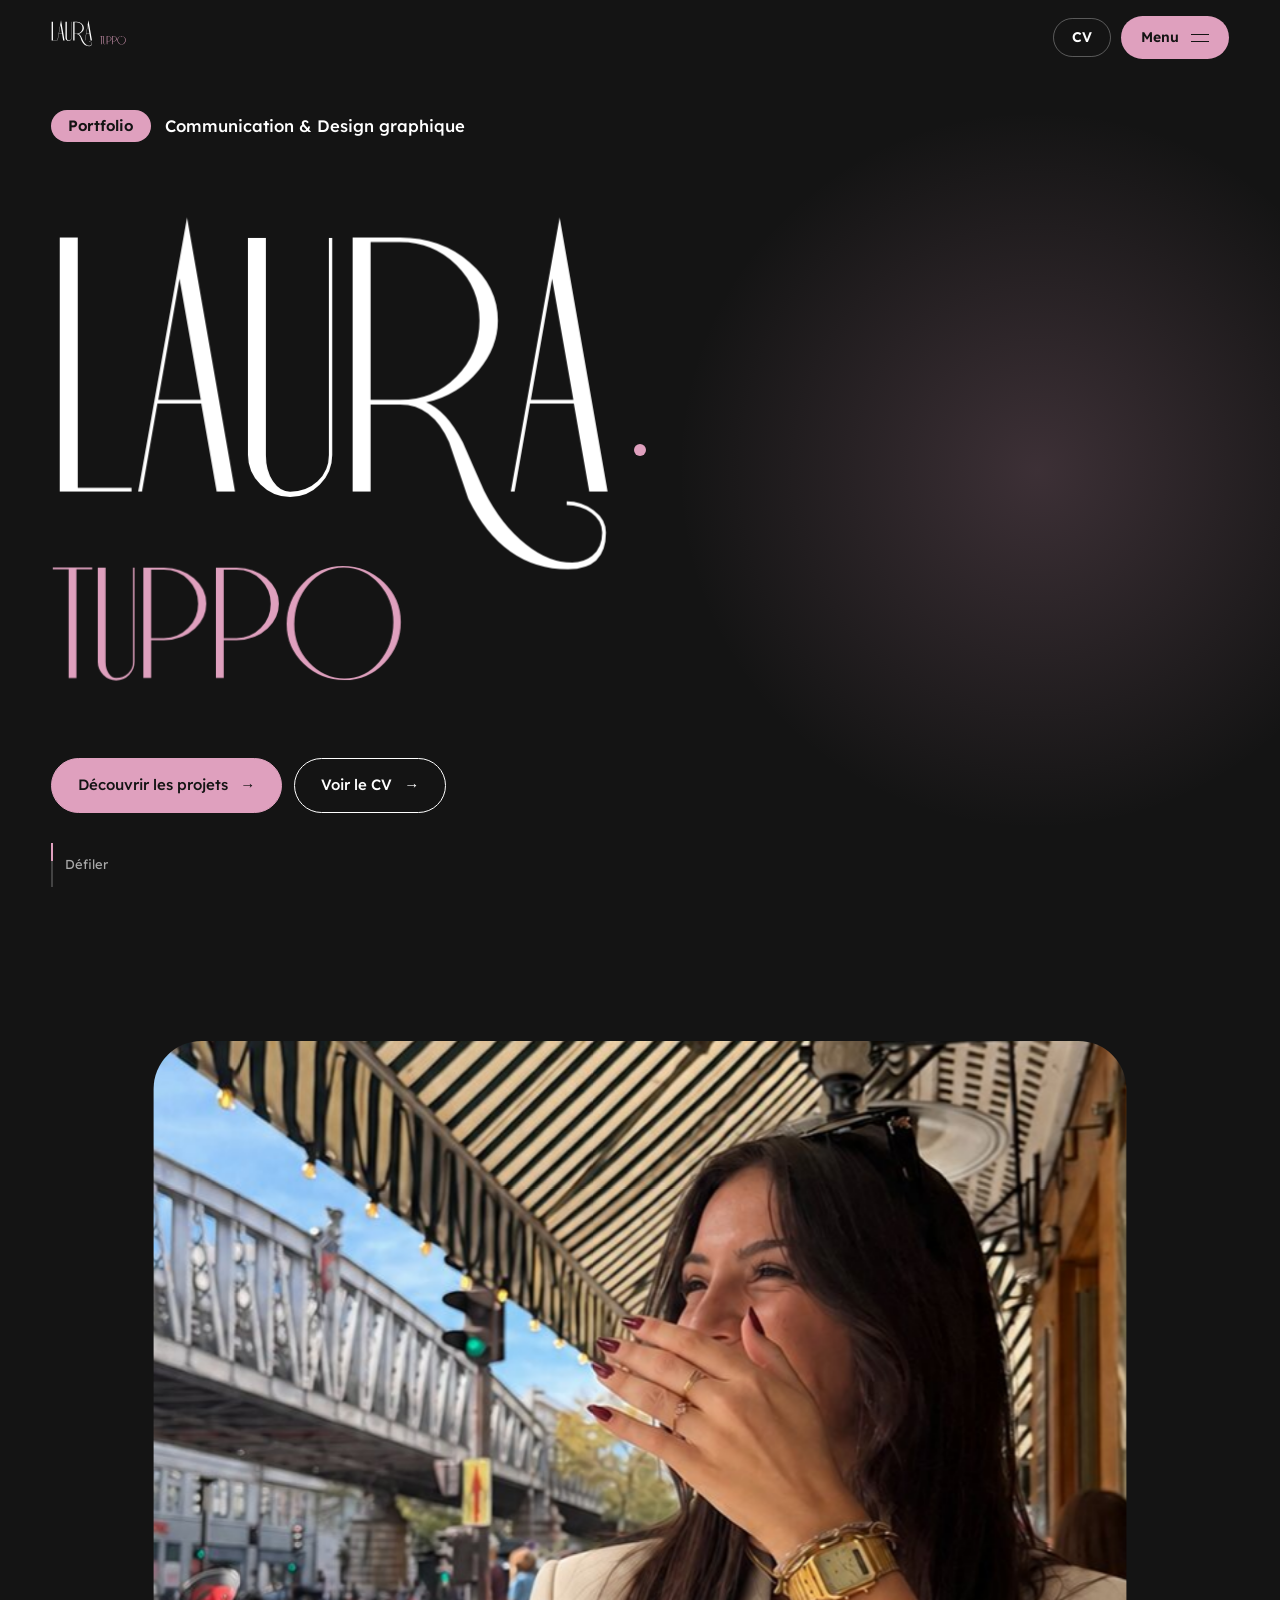
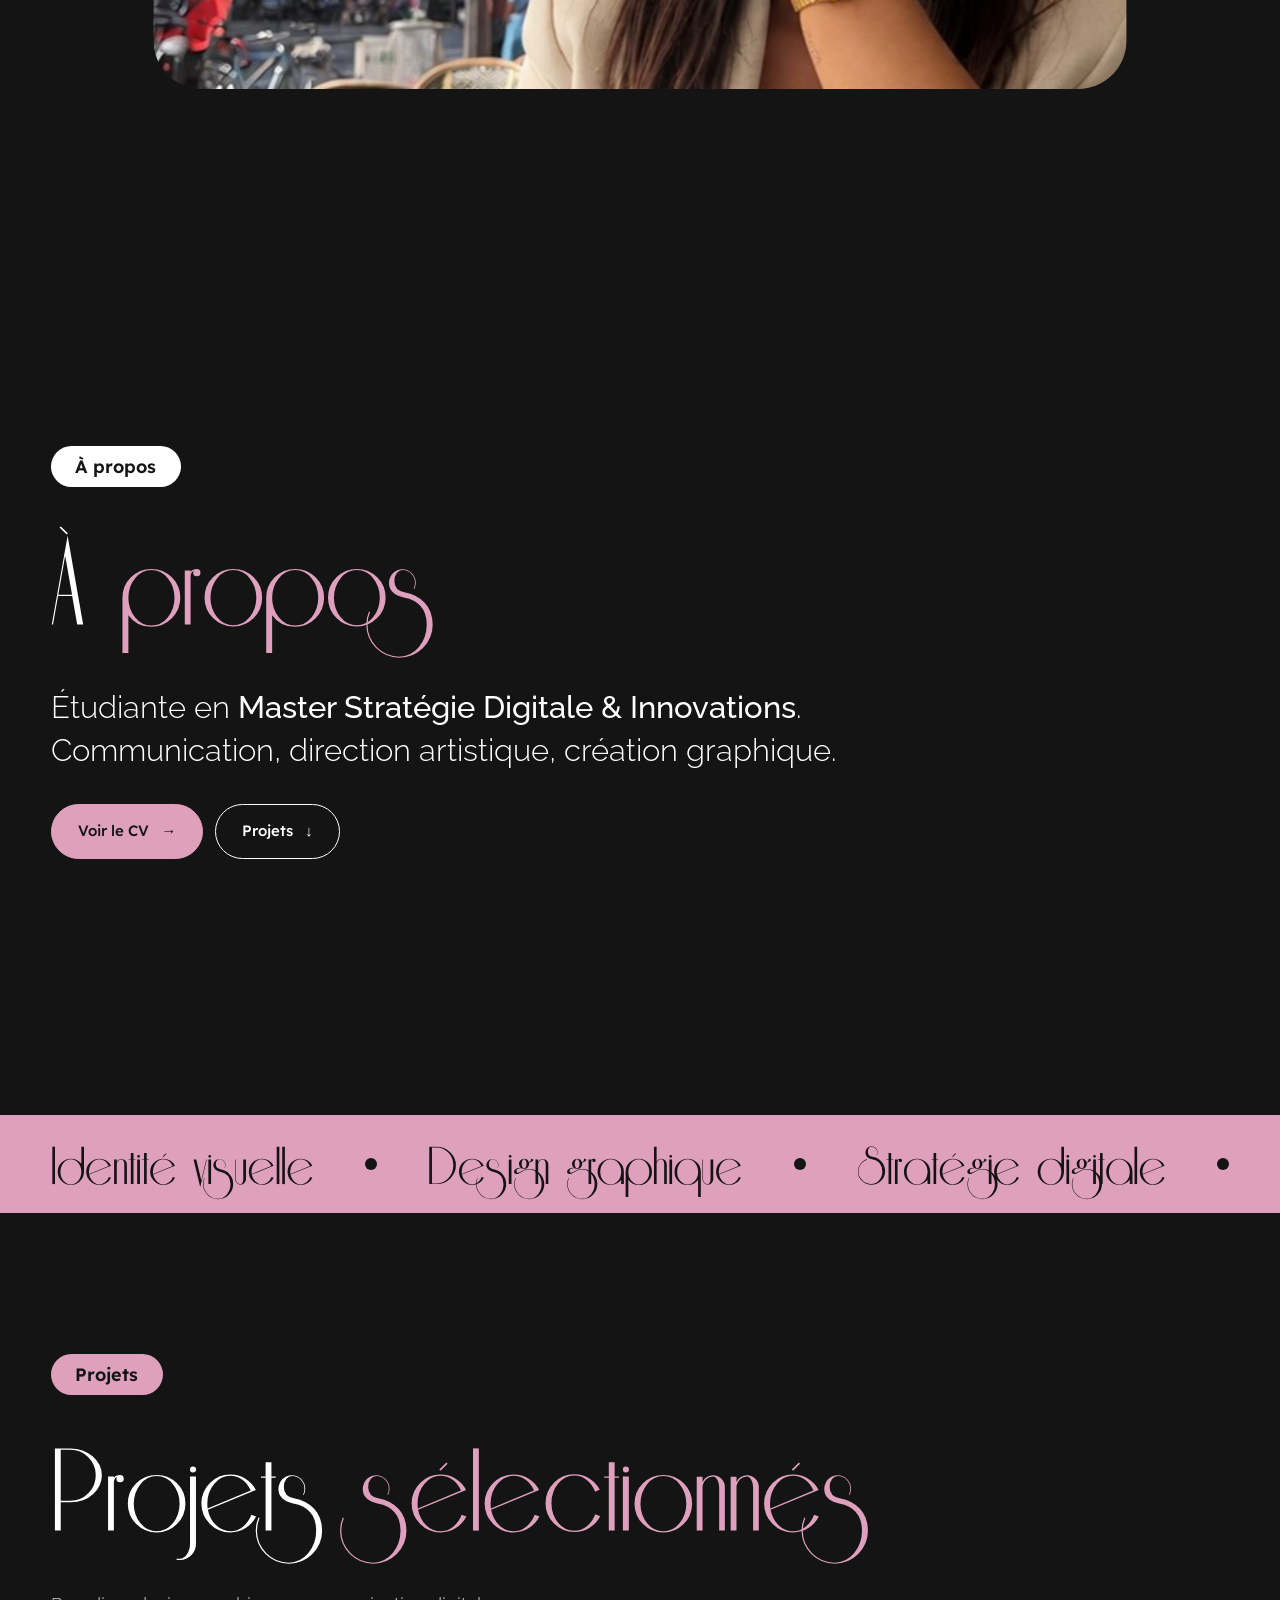
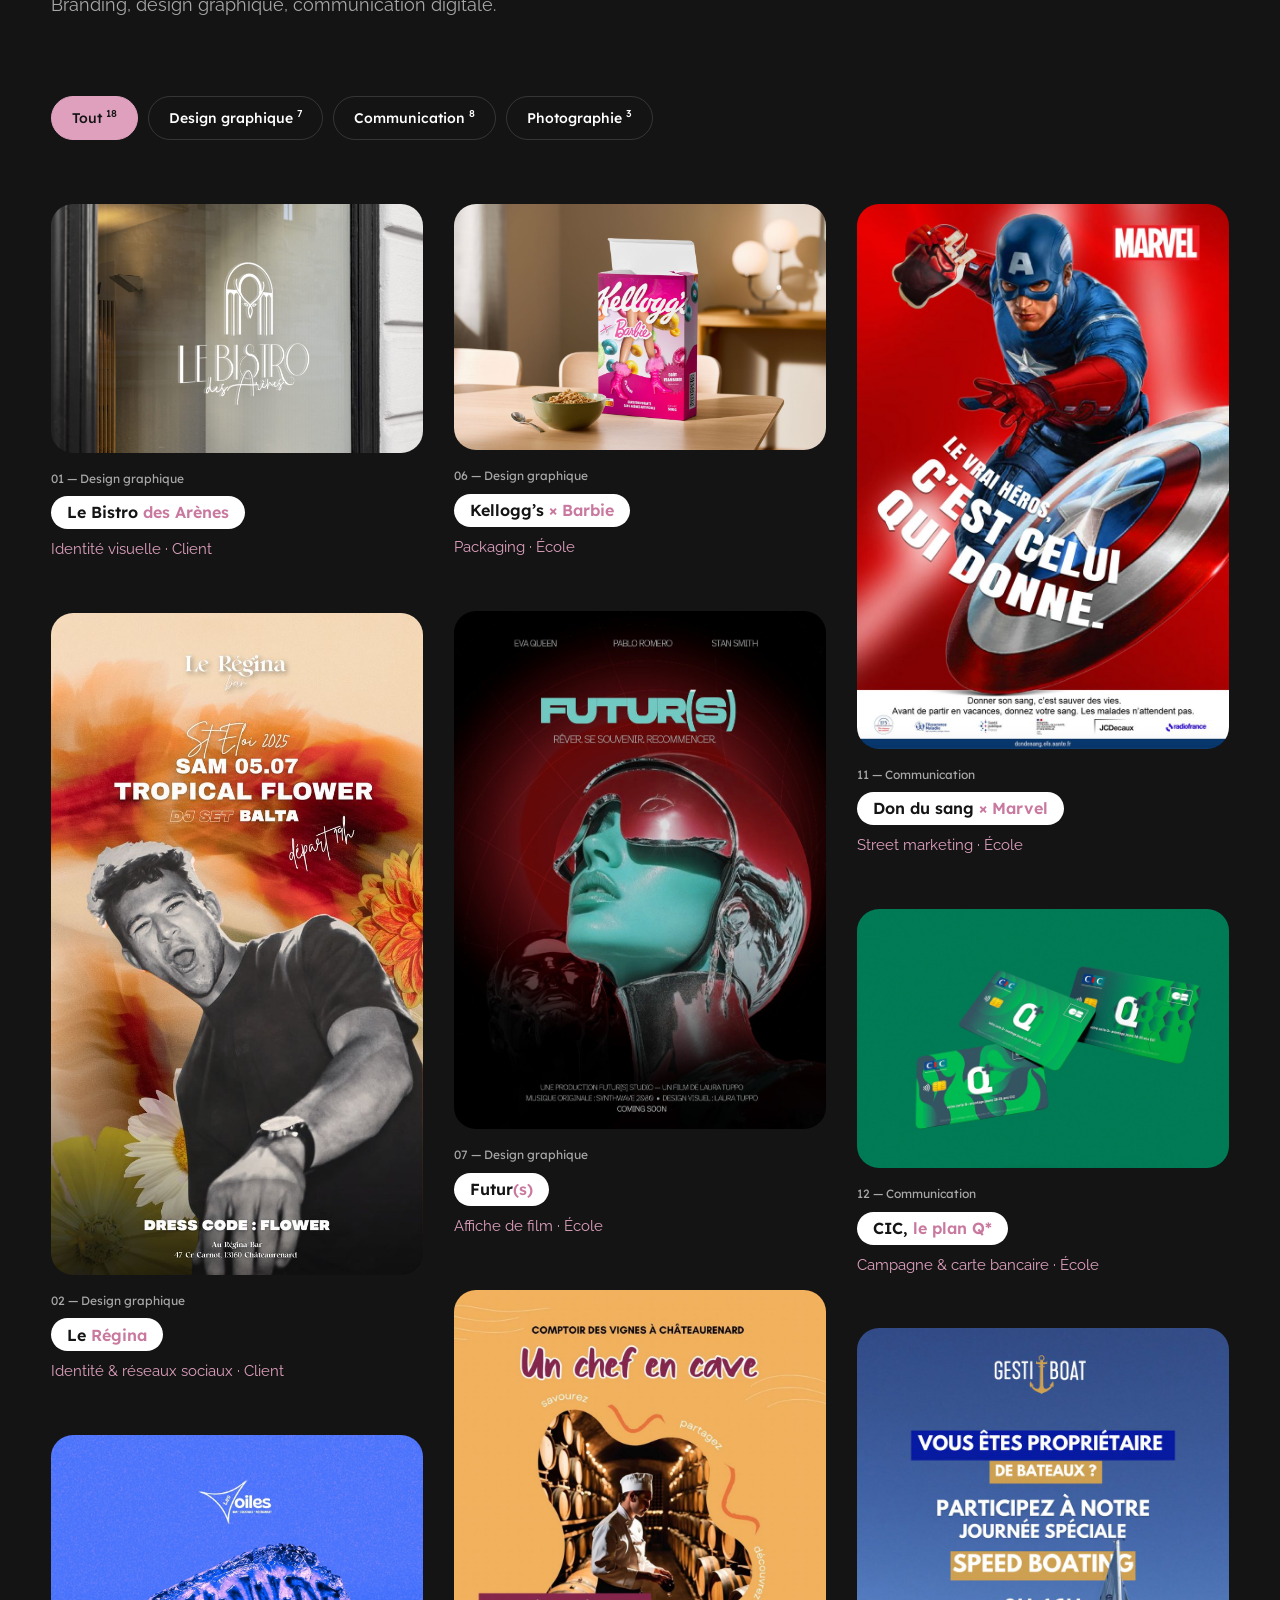
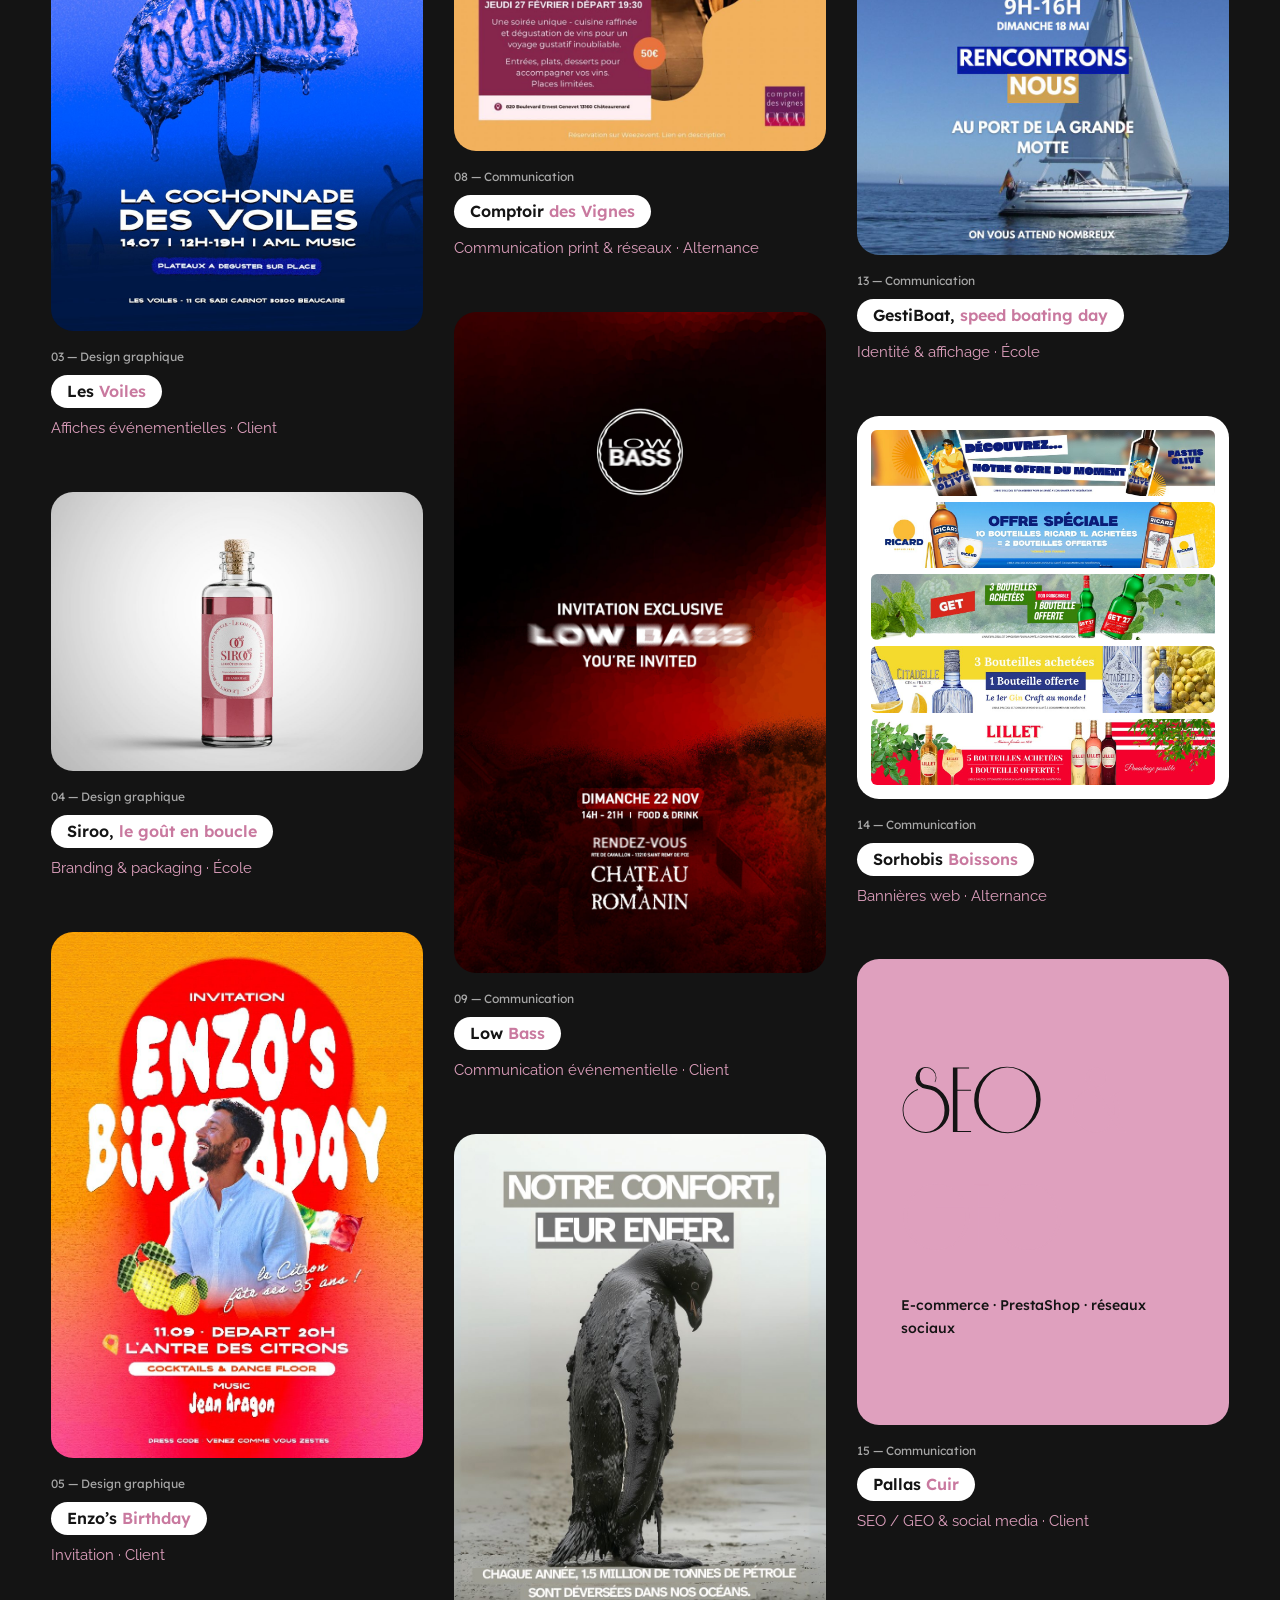
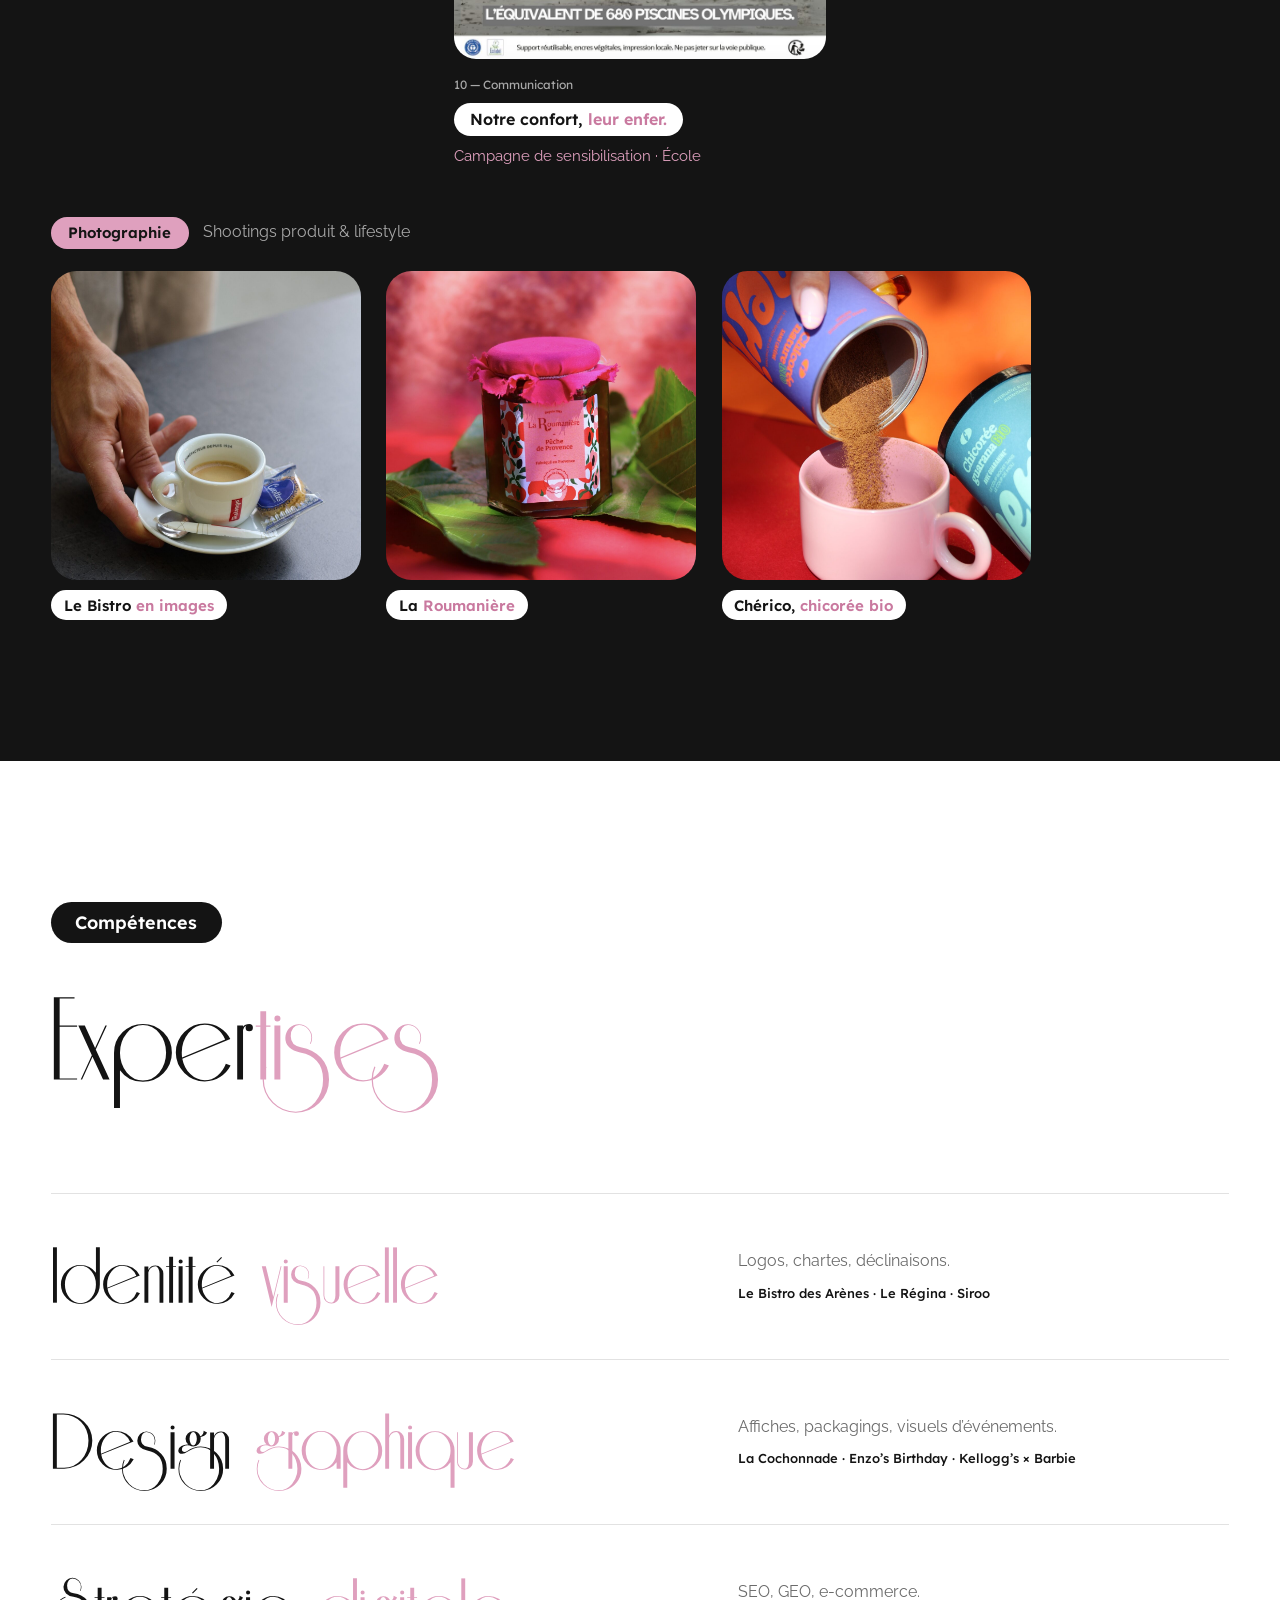
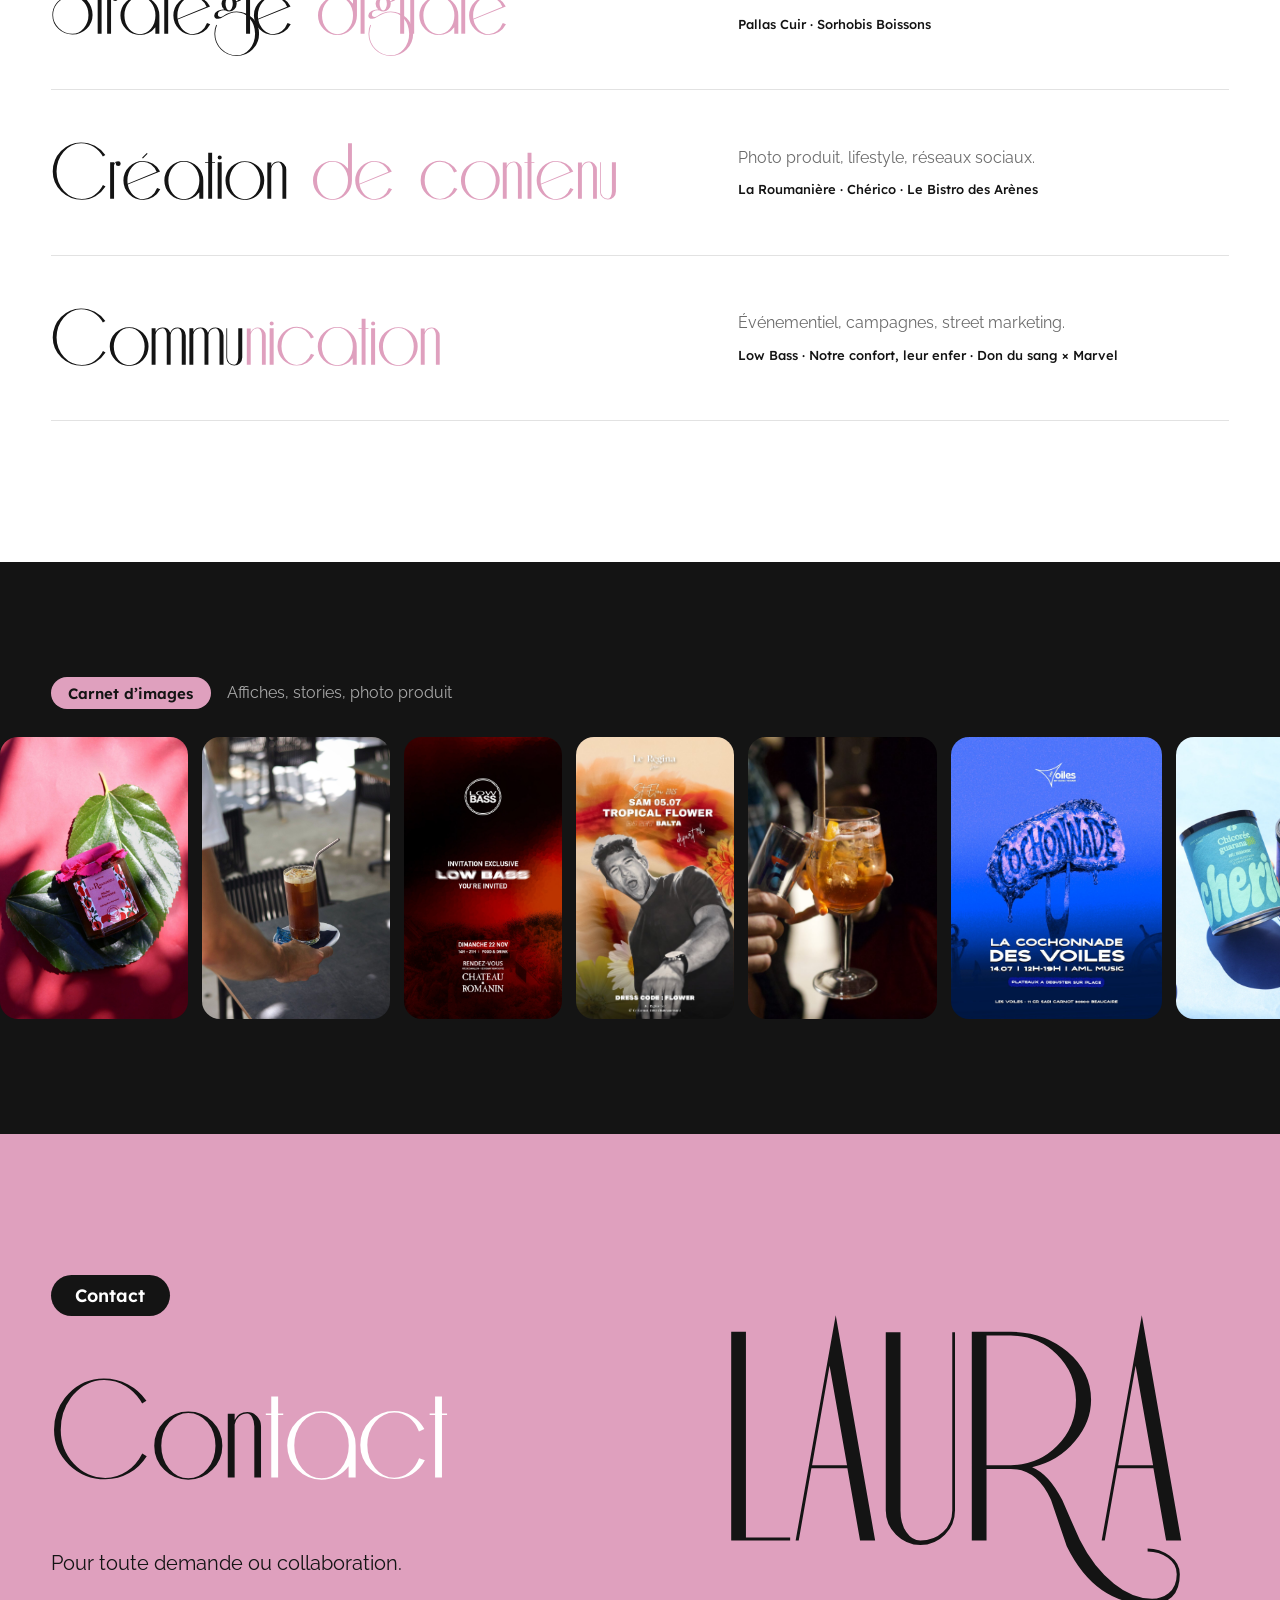
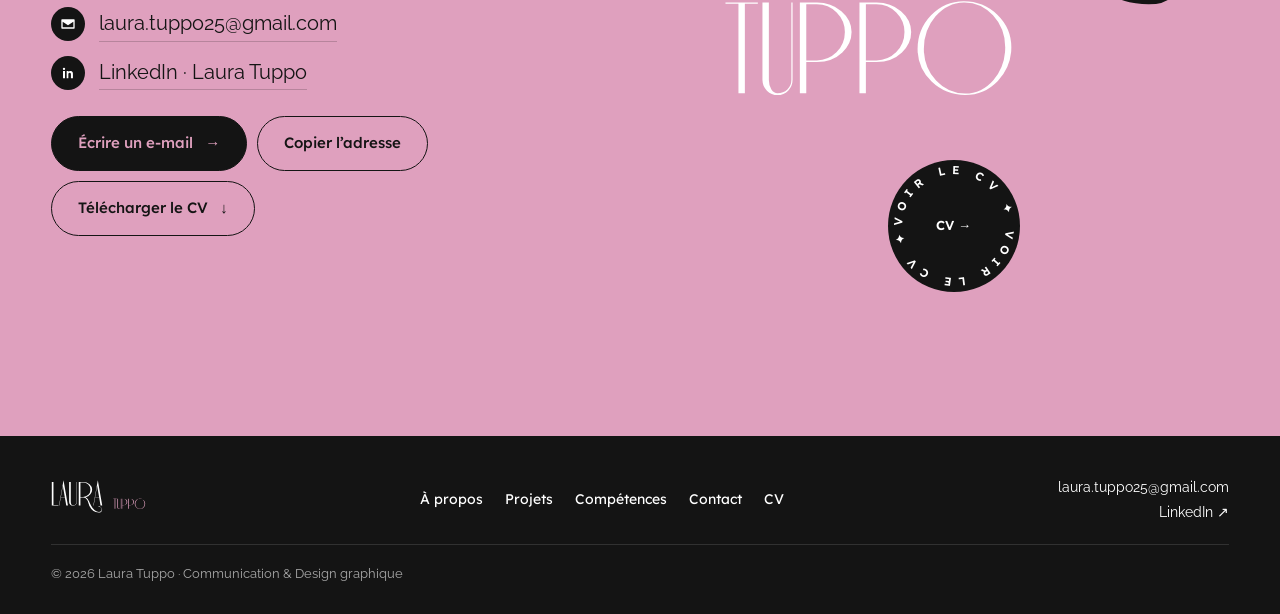
==== commit fe273001: "Les Voiles : Cochonnade et AML Music réunies ; photographie en vignettes carrées cliquables Co-Autho" ====
--- a/index.html
+++ b/index.html
@@ -17,7 +17,7 @@
 <script>document.documentElement.classList.add("is-loading");setTimeout(function(){var d=document.documentElement;if(d.classList.contains("is-loading")){d.classList.remove("is-loading");d.classList.add("loaded")}},9000)</script>
 </head>
 <body>
-<svg width="0" height="0" style="position:absolute" aria-hidden="true"><defs><path id="rg0" d="M193 766H21V157H64V757H193Z"/><path id="rg1" d="M423 662Q396 715 345 747.5Q294 780 232 780Q144 780 81 717Q18 654 18 566Q18 477 81 414.5Q144 352 232 352Q293 352 343.5 383Q394 414 421 466L66 611Q79 680 125.5 725.5Q172 771 232 771Q284 771 325.5 737.5Q367 704 388 649ZM383 470Q362 420 321.5 390.5Q281 361 232 361Q162 361 112 421Q62 481 62 566Q62 578 64 602Z"/><path id="rg2" d="M377 567Q377 649 308.5 707.5Q240 766 143 766H29V157H143Q201 157 244 189.5Q287 222 287 266Q287 302 259 330Q231 358 187 369Q269 383 323 438.5Q377 494 377 567ZM243 266Q243 227 210.5 197Q178 167 143 167H72V366H143Q184 366 213.5 336.5Q243 307 243 266ZM333 567Q333 489 277.5 433Q222 377 143 377H72V756H143Q222 756 277.5 700.5Q333 645 333 567Z"/><path id="rg3" d="M67 314Q67 336 43 336Q22 336 22 314Q22 292 43 292Q67 292 67 314ZM66 766H22V366H66Z"/><path id="rg4" d="M336 766Q336 868 264 939.5Q192 1011 90 1011Q-11 1011 -83 939.5Q-155 868 -155 766Q-155 714 -135 669L-127 672Q-146 718 -146 766Q-146 864 -76.5 933.5Q-7 1003 90 1003Q174 1003 233 933.5Q292 864 292 766Q292 597 122 565Q71 555 41 526.5Q11 498 13 456Q15 414 43 385Q71 356 112 356Q153 356 182 385.5Q211 415 211 456Q211 480 200 502L195 499Q205 480 205 456Q205 418 178 390.5Q151 363 114 363Q89 363 71 385Q53 407 53 445Q53 512 127 526Q222 544 277 604Q336 667 336 766Z"/><path id="rg5" d="M118 375H86V766H43V375H9V366H43V260H86V366H118Z"/><path id="rg6" d="M138 382Q138 408 111 408Q84 408 84 382Q84 374 90 366Q70 374 65 399V766H22V366H65V376Q80 355 111 355Q138 355 138 382Z"/><path id="rg7" d="M444 567Q444 655 381.5 717.5Q319 780 231 780Q143 780 80.5 717.5Q18 655 18 567Q18 478 80.5 416Q143 354 231 354Q320 354 382 416Q444 478 444 567ZM401 567Q401 482 351.5 422.5Q302 363 231 363Q161 363 111.5 422.5Q62 482 62 567Q62 651 111.5 711Q161 771 231 771Q301 771 351 711Q401 651 401 567Z"/><path id="rg8" d="M439 566Q439 654 376.5 717Q314 780 225 780Q137 780 74 717Q11 654 11 566Q11 477 74 414.5Q137 352 225 352Q334 352 396 437V157H439ZM396 566Q396 481 346 421Q296 361 225 361Q155 361 105 421Q55 481 55 566Q55 651 105 711Q155 771 225 771Q296 771 346 711Q396 651 396 566Z"/><path id="rg9" d="M238 766H194L157 555H52L15 766H6L123 109ZM156 546 105 256 54 546Z"/><path id="rg10" d="M234 318 225 328 173 276 183 267ZM423 662Q396 715 345 747.5Q294 780 232 780Q144 780 81 717Q18 654 18 566Q18 477 81 414.5Q144 352 232 352Q293 352 343.5 383Q394 414 421 466L66 611Q79 680 125.5 725.5Q172 771 232 771Q284 771 325.5 737.5Q367 704 388 649ZM383 470Q362 420 321.5 390.5Q281 361 232 361Q162 361 112 421Q62 481 62 566Q62 578 64 602Z"/><path id="rg11" d="M230 766H188V445Q188 413 174.5 389.5Q161 366 144 366Q114 366 92 385.5Q70 405 65 435V766H22V367H65V406Q90 357 144 357Q179 357 204.5 383.5Q230 410 230 445Z"/><path id="rg12" d="M636 864Q636 952 545 952Q389 952 306 783Q283 715 260 647Q220 557 143 557H72V766H29V157H143Q240 157 308.5 215.5Q377 274 377 356Q377 420 331 475Q282 535 205 552Q254 572 293 648Q318 706 344 764Q385 846 444 892Q499 936 555 936Q583 936 603 920Q627 900 627 864Q627 835 601 816.5Q575 798 542 798V789Q577 789 606.5 810.5Q636 832 636 864ZM333 356Q333 278 277.5 223Q222 168 143 168H72V546H143Q222 546 277.5 490.5Q333 435 333 356Z"/><path id="rg13" d="M284 272 232 324 223 315 275 263ZM423 662Q396 715 345 747.5Q294 780 232 780Q144 780 81 717Q18 654 18 566Q18 477 81 414.5Q144 352 232 352Q293 352 343.5 383Q394 414 421 466L66 611Q79 680 125.5 725.5Q172 771 232 771Q284 771 325.5 737.5Q367 704 388 649ZM383 470Q362 420 321.5 390.5Q281 361 232 361Q162 361 112 421Q62 481 62 566Q62 578 64 602Z"/><path id="rg14" d="M510 766Q510 868 438 939.5Q366 1011 264 1011Q163 1011 91 939.5Q19 868 19 766Q19 714 39 669L47 672Q28 718 28 766Q28 864 97.5 933.5Q167 1003 264 1003Q348 1003 407 933.5Q466 864 466 766Q466 668 407 598.5Q348 529 264 529Q186 529 117 581Q87 604 59 603Q17 602 17 565Q17 536 52 517Q82 500 114 500Q122 500 127 501Q97 476 97 437Q97 403 121.5 378.5Q146 354 181 354Q240 354 259 409Q276 407 287 385Q297 366 295 348L333 368Q328 389 302 404Q281 416 262 417Q264 429 264 437Q264 472 239.5 496.5Q215 521 181 521Q159 521 142 510Q130 508 120 508Q95 508 76 520Q57 532 57 553Q57 583 87 583Q100 583 116 571Q182 521 264 521Q366 521 438 592.5Q510 664 510 766ZM221 437Q221 407 209 385Q197 363 181 363Q165 363 153 385Q141 407 141 437Q141 467 153 489.5Q165 512 181 512Q197 512 209 489.5Q221 467 221 437Z"/><path id="rg15" d="M446 766H402V696Q338 780 232 780Q144 780 81 717Q18 654 18 566Q18 477 81 414.5Q144 352 232 352Q321 352 383.5 414.5Q446 477 446 566ZM403 566Q403 481 353 421Q303 361 232 361Q162 361 112 421Q62 481 62 566Q62 651 112 711Q162 771 232 771Q303 771 353 711Q403 651 403 566Z"/><path id="rg16" d="M599 633Q557 700 489 739Q421 778 340 778Q208 778 113.5 687.5Q19 597 19 468Q19 337 109.5 242Q200 147 330 147Q411 147 482 184.5Q553 222 597 287L570 303Q533 235 468.5 195Q404 155 330 156Q218 158 139.5 249Q61 340 61 468Q61 593 143 681Q225 769 339 769Q413 769 474.5 727.5Q536 686 571 616Z"/><path id="rg17" d="M422 659Q395 712 344 744Q293 776 231 776Q143 776 80.5 713.5Q18 651 18 563Q18 474 80.5 412Q143 350 231 350Q291 350 341.5 381Q392 412 419 463L385 478Q364 424 323 391.5Q282 359 231 359Q161 359 111.5 418.5Q62 478 62 563Q62 648 111.5 708Q161 768 231 768Q282 768 324 734Q366 700 386 646Z"/><path id="rg18" d="M230 766H188V441Q188 408 174.5 385Q161 362 144 362Q114 362 92 381Q70 400 65 430V766H22V158H65V402Q90 353 144 353Q179 353 204.5 379.5Q230 406 230 441Z"/><path id="rg19" d="M235 158 118 814 3 158H48L137 668L226 158Z"/><path id="rg20" d="M65 766H22V158H65Z"/><path id="rg21" d="M457 560Q457 648 392 711.5Q327 775 236 775Q145 775 80 712Q15 649 15 560Q15 493 54.5 438Q94 383 157 359L161 368Q100 390 61.5 442.5Q23 495 23 560Q23 644 87.5 705Q152 766 236 766Q308 766 360 705.5Q412 645 412 560Q412 477 365.5 422.5Q319 368 246 360Q195 354 165 324Q135 294 137 250Q139 209 167 180Q195 151 236 151Q277 151 306 180Q335 209 335 250Q335 274 323 296L318 294Q329 274 329 251Q329 213 302 185.5Q275 158 237 158Q212 158 194.5 180Q177 202 177 240Q177 314 250 321Q339 330 398 400Q457 470 457 560Z"/><path id="rg22" d="M92 745Q92 803 48 822L44 812Q75 800 79 768Q73 774 63 774Q52 774 43.5 765Q35 756 35 745Q35 716 63 716Q74 716 83 724.5Q92 733 92 745Z"/><path id="rg23" d="M150 305 142 315 98 271 56 314 47 304 98 253ZM188 688Q188 724 162.5 750Q137 776 101 776Q65 776 39 750Q13 724 13 688V366H22V688Q22 720 45 743.5Q68 767 101 767Q118 767 131 743.5Q144 720 144 688V366H188Z"/><path id="rg24" d="M444 567Q444 655 381.5 717.5Q319 780 231 780Q143 780 80.5 717.5Q18 655 18 567V158H62V438Q122 354 231 354Q320 354 382 416Q444 478 444 567ZM401 567Q401 482 351.5 422.5Q302 363 231 363Q161 363 111.5 422.5Q62 482 62 567Q62 651 111.5 711Q161 771 231 771Q301 771 351 711Q401 651 401 567Z"/><path id="rg25" d="M188 688Q188 724 162.5 750Q137 776 101 776Q65 776 39 750Q13 724 13 688V366H22V688Q22 720 45 743.5Q68 767 101 767Q118 767 131 743.5Q144 720 144 688V366H188Z"/><path id="rg26" d="M193 766H21V157H174V166H64V366H193V375H64V757H193Z"/><path id="rg27" d="M238 366 59 757H236V766H8L186 375H29V366Z"/><path id="rg28" d="M92 185Q92 243 48 262L44 252Q75 240 79 208Q73 214 63 214Q52 214 43.5 205Q35 196 35 185Q35 156 63 156Q74 156 83 164.5Q92 173 92 185Z"/><path id="rg29" d="M225 367 77 976H69L111 796L9 367H53L135 703L216 367Z"/><path id="rg30" d="M224 766H179L64 386V766H21V158H64V369L204 159H216L95 339Z"/><path id="rg31" d="M230 766H182L104 597L27 766H17L99 586L-1 366H47L123 533L199 366H210L128 544Z"/><path id="rg32" d="M343 766H300V312L167 832L35 317V766H26V109L184 726L343 110Z"/><path id="rg33" d="M192 376H64V766H21V158H173V167H64V367H192Z"/><path id="rg34" d="M120 836 113 839Q60 745 38.5 662Q17 579 18 465Q19 353 40 272.5Q61 192 113 100L120 103Q75 184 65 275Q63 298 62 465Q62 482 61 522Q61 555 61 573Q61 729 120 836Z"/><path id="rg35" d="M117 465Q117 581 97 662Q76 746 23 839L16 836Q52 770 65 703Q75 651 75 569Q75 551 75 519Q74 481 74 465Q73 302 70 275Q61 185 16 103L23 100Q75 192 96 273Q117 354 117 465Z"/><path id="rg36" d="M397 766H353V444Q353 412 340 388.5Q327 365 310 365Q279 365 256.5 385.5Q234 406 231 436V766H188V444Q188 411 175 388Q162 365 144 365Q114 365 92 384.5Q70 404 65 433V766H22V366H65V405Q90 356 144 356Q207 356 226 416Q247 356 310 356Q345 356 371 382Q397 408 397 444Z"/><path id="rg37" d="M446 568Q446 656 383.5 719Q321 782 232 782Q122 782 62 696V976H18V568Q18 479 80.5 416.5Q143 354 232 354Q321 354 383.5 416.5Q446 479 446 568ZM403 568Q403 483 353 423Q303 363 232 363Q162 363 112 423Q62 483 62 568Q62 653 112 713Q162 773 232 773Q303 773 353 713Q403 653 403 568Z"/><path id="rg38" d="M362 366 252 814 184 535 117 814 9 366H53L135 703L180 516L144 366H189L203 423L217 366H226L207 443L270 703L352 366Z"/><path id="rg39" d="M251 831 28 251V766H19V109L243 687V157H251Z"/><path id="rg40" d="M163 375H65V766H22V269Q22 220 56.5 185.5Q91 151 140 151H163V160H140Q109 160 87 192Q65 224 65 269V366H163Z"/><path id="rg41" d="M92 745Q92 756 83 765Q74 774 63 774Q52 774 43.5 765Q35 756 35 745Q35 716 63 716Q74 716 83 724.5Q92 733 92 745Z"/><path id="rg42" d="M454 457Q454 583 363.5 674.5Q273 766 145 766H21V159H136Q266 159 360 246Q454 333 454 457ZM412 457Q412 337 330.5 253Q249 169 136 169H64V756H145Q257 756 334.5 668.5Q412 581 412 457Z"/><path id="rg43" d="M225 366 117 814 9 366H53L135 703L216 366Z"/><path id="rg44" d="M65 766H22V157H65Z"/><path id="rg45" d="M783 864Q786 899 763 925.5Q740 952 700 952Q535 952 449 758Q397 778 340 778Q208 778 113.5 687.5Q19 597 19 468Q19 337 109.5 242Q200 147 330 147Q461 147 555.5 237.5Q650 328 650 457Q650 547 605 623Q560 699 486 741Q583 936 710 936Q735 936 756.5 914.5Q778 893 775 864Q772 835 750 816.5Q728 798 697 798V789Q731 789 755.5 810Q780 831 783 864ZM609 457Q609 331 526.5 242.5Q444 154 330 156Q218 158 139.5 249Q61 340 61 468Q61 593 143 681Q225 769 339 769Q393 769 442 746Q394 651 310 651Q237 651 190 681L184 672Q239 636 307 636Q415 636 477 726Q537 684 573 612Q609 540 609 457Z"/><path id="rg46" d="M171 242H119L156 278Q159 281 159 284Q159 293 149 293Q146 293 143 290L108 255V305Q108 313 99 313Q90 313 90 305V253L53 290Q50 293 47 293Q38 293 38 284Q38 281 41 278L77 242H26Q18 242 18 233Q18 224 26 224H77L40 187Q37 184 37 181Q37 172 46 172Q49 172 52 175L90 213V160Q90 152 99 152Q108 152 108 160V212L143 175Q146 172 149 172Q158 172 158 181Q158 184 156 187L120 224H171Q180 224 180 233Q180 242 171 242Z"/><path id="rg47" d="M650 457Q650 589 559.5 683.5Q469 778 340 778Q208 778 113.5 687.5Q19 597 19 468Q19 337 109.5 242Q200 147 330 147Q403 147 478.5 186Q554 225 597 287L570 303Q533 235 468.5 195Q404 155 330 156Q218 158 139.5 249Q61 340 61 468Q61 593 143 681Q225 769 339 769Q452 769 530.5 677Q609 585 609 457Q609 416 598 375H331V366H637Q650 413 650 457Z"/><path id="rg48" d="M648 458Q648 589 557.5 683.5Q467 778 338 778Q207 778 113 688Q19 598 19 469Q19 338 109.5 243.5Q200 149 329 149Q460 149 554 239Q648 329 648 458ZM607 458Q607 332 525 243.5Q443 155 330 157Q218 159 139.5 250.5Q61 342 61 469Q61 594 143 681.5Q225 769 338 769Q450 769 528.5 677.5Q607 586 607 458Z"/><path id="rg49" d="M521 768H469L413 687Q347 775 236 775Q145 775 80 712Q15 649 15 560Q15 493 54.5 438Q94 383 157 359Q166 356 182 350L151 307Q136 281 137 250Q139 209 167 180Q195 151 236 151Q277 151 306 180Q335 209 335 250Q335 305 291 329Q283 336 231 348L408 604Q412 576 412 560Q412 486 375 429L462 379L465 386L414 416Q457 477 457 560Q457 605 437 647ZM327 250Q327 212 300.5 185Q274 158 237 158Q212 158 194.5 180Q177 202 177 240Q177 265 185 281L226 340Q267 331 280 326Q327 304 327 250ZM391 656 187 358Q179 360 161 368Q100 390 61.5 442.5Q23 495 23 560Q23 644 87.5 705Q152 766 236 766Q285 766 327 736Q369 706 391 656Z"/><path id="rg50" d="M376 356Q376 434 314 493Q247 557 143 557H72V766H29V158H143Q239 158 307.5 216.5Q376 275 376 356ZM331 356Q331 279 276 224Q221 169 143 169H72V546H143Q221 546 276 490.5Q331 435 331 356Z"/><path id="rg51" d="M443 976H399V696Q339 782 229 782Q140 782 77.5 719.5Q15 657 15 568Q15 479 77.5 416.5Q140 354 229 354Q318 354 380.5 416.5Q443 479 443 568ZM399 568Q399 483 349 423Q299 363 229 363Q158 363 108 423Q58 483 58 568Q58 653 108 713Q158 773 229 773Q299 773 349 713Q399 653 399 568Z"/><path id="rg52" d="M225 678Q225 719 195.5 749Q166 779 124 779Q83 779 53 749Q23 719 23 678V158H66V678Q66 716 83 741Q100 766 124 766Q163 766 190 741Q217 716 217 678V158H225Z"/><path id="rg53" d="M227 166H140V766H97V166H10V157H227Z"/><path id="rg54" d="M124 90 116 100 63 48 73 39ZM238 766H194L157 555H52L15 766H6L123 109ZM156 546 105 256 54 546Z"/><path id="rg55" d="M67 314Q67 336 43 336Q22 336 22 314Q22 292 43 292Q67 292 67 314ZM66 863Q66 913 31 948Q-4 983 -53 983H-77V974H-53Q-23 974 -0.5 941Q22 908 22 863V366H66Z"/></defs></svg>
+<svg width="0" height="0" style="position:absolute" aria-hidden="true"><defs><path id="rg0" d="M193 766H21V157H64V757H193Z"/><path id="rg1" d="M423 662Q396 715 345 747.5Q294 780 232 780Q144 780 81 717Q18 654 18 566Q18 477 81 414.5Q144 352 232 352Q293 352 343.5 383Q394 414 421 466L66 611Q79 680 125.5 725.5Q172 771 232 771Q284 771 325.5 737.5Q367 704 388 649ZM383 470Q362 420 321.5 390.5Q281 361 232 361Q162 361 112 421Q62 481 62 566Q62 578 64 602Z"/><path id="rg2" d="M377 567Q377 649 308.5 707.5Q240 766 143 766H29V157H143Q201 157 244 189.5Q287 222 287 266Q287 302 259 330Q231 358 187 369Q269 383 323 438.5Q377 494 377 567ZM243 266Q243 227 210.5 197Q178 167 143 167H72V366H143Q184 366 213.5 336.5Q243 307 243 266ZM333 567Q333 489 277.5 433Q222 377 143 377H72V756H143Q222 756 277.5 700.5Q333 645 333 567Z"/><path id="rg3" d="M67 314Q67 336 43 336Q22 336 22 314Q22 292 43 292Q67 292 67 314ZM66 766H22V366H66Z"/><path id="rg4" d="M336 766Q336 868 264 939.5Q192 1011 90 1011Q-11 1011 -83 939.5Q-155 868 -155 766Q-155 714 -135 669L-127 672Q-146 718 -146 766Q-146 864 -76.5 933.5Q-7 1003 90 1003Q174 1003 233 933.5Q292 864 292 766Q292 597 122 565Q71 555 41 526.5Q11 498 13 456Q15 414 43 385Q71 356 112 356Q153 356 182 385.5Q211 415 211 456Q211 480 200 502L195 499Q205 480 205 456Q205 418 178 390.5Q151 363 114 363Q89 363 71 385Q53 407 53 445Q53 512 127 526Q222 544 277 604Q336 667 336 766Z"/><path id="rg5" d="M118 375H86V766H43V375H9V366H43V260H86V366H118Z"/><path id="rg6" d="M138 382Q138 408 111 408Q84 408 84 382Q84 374 90 366Q70 374 65 399V766H22V366H65V376Q80 355 111 355Q138 355 138 382Z"/><path id="rg7" d="M444 567Q444 655 381.5 717.5Q319 780 231 780Q143 780 80.5 717.5Q18 655 18 567Q18 478 80.5 416Q143 354 231 354Q320 354 382 416Q444 478 444 567ZM401 567Q401 482 351.5 422.5Q302 363 231 363Q161 363 111.5 422.5Q62 482 62 567Q62 651 111.5 711Q161 771 231 771Q301 771 351 711Q401 651 401 567Z"/><path id="rg8" d="M439 566Q439 654 376.5 717Q314 780 225 780Q137 780 74 717Q11 654 11 566Q11 477 74 414.5Q137 352 225 352Q334 352 396 437V157H439ZM396 566Q396 481 346 421Q296 361 225 361Q155 361 105 421Q55 481 55 566Q55 651 105 711Q155 771 225 771Q296 771 346 711Q396 651 396 566Z"/><path id="rg9" d="M238 766H194L157 555H52L15 766H6L123 109ZM156 546 105 256 54 546Z"/><path id="rg10" d="M234 318 225 328 173 276 183 267ZM423 662Q396 715 345 747.5Q294 780 232 780Q144 780 81 717Q18 654 18 566Q18 477 81 414.5Q144 352 232 352Q293 352 343.5 383Q394 414 421 466L66 611Q79 680 125.5 725.5Q172 771 232 771Q284 771 325.5 737.5Q367 704 388 649ZM383 470Q362 420 321.5 390.5Q281 361 232 361Q162 361 112 421Q62 481 62 566Q62 578 64 602Z"/><path id="rg11" d="M230 766H188V445Q188 413 174.5 389.5Q161 366 144 366Q114 366 92 385.5Q70 405 65 435V766H22V367H65V406Q90 357 144 357Q179 357 204.5 383.5Q230 410 230 445Z"/><path id="rg12" d="M636 864Q636 952 545 952Q389 952 306 783Q283 715 260 647Q220 557 143 557H72V766H29V157H143Q240 157 308.5 215.5Q377 274 377 356Q377 420 331 475Q282 535 205 552Q254 572 293 648Q318 706 344 764Q385 846 444 892Q499 936 555 936Q583 936 603 920Q627 900 627 864Q627 835 601 816.5Q575 798 542 798V789Q577 789 606.5 810.5Q636 832 636 864ZM333 356Q333 278 277.5 223Q222 168 143 168H72V546H143Q222 546 277.5 490.5Q333 435 333 356Z"/><path id="rg13" d="M284 272 232 324 223 315 275 263ZM423 662Q396 715 345 747.5Q294 780 232 780Q144 780 81 717Q18 654 18 566Q18 477 81 414.5Q144 352 232 352Q293 352 343.5 383Q394 414 421 466L66 611Q79 680 125.5 725.5Q172 771 232 771Q284 771 325.5 737.5Q367 704 388 649ZM383 470Q362 420 321.5 390.5Q281 361 232 361Q162 361 112 421Q62 481 62 566Q62 578 64 602Z"/><path id="rg14" d="M510 766Q510 868 438 939.5Q366 1011 264 1011Q163 1011 91 939.5Q19 868 19 766Q19 714 39 669L47 672Q28 718 28 766Q28 864 97.5 933.5Q167 1003 264 1003Q348 1003 407 933.5Q466 864 466 766Q466 668 407 598.5Q348 529 264 529Q186 529 117 581Q87 604 59 603Q17 602 17 565Q17 536 52 517Q82 500 114 500Q122 500 127 501Q97 476 97 437Q97 403 121.5 378.5Q146 354 181 354Q240 354 259 409Q276 407 287 385Q297 366 295 348L333 368Q328 389 302 404Q281 416 262 417Q264 429 264 437Q264 472 239.5 496.5Q215 521 181 521Q159 521 142 510Q130 508 120 508Q95 508 76 520Q57 532 57 553Q57 583 87 583Q100 583 116 571Q182 521 264 521Q366 521 438 592.5Q510 664 510 766ZM221 437Q221 407 209 385Q197 363 181 363Q165 363 153 385Q141 407 141 437Q141 467 153 489.5Q165 512 181 512Q197 512 209 489.5Q221 467 221 437Z"/><path id="rg15" d="M446 766H402V696Q338 780 232 780Q144 780 81 717Q18 654 18 566Q18 477 81 414.5Q144 352 232 352Q321 352 383.5 414.5Q446 477 446 566ZM403 566Q403 481 353 421Q303 361 232 361Q162 361 112 421Q62 481 62 566Q62 651 112 711Q162 771 232 771Q303 771 353 711Q403 651 403 566Z"/><path id="rg16" d="M235 158 118 814 3 158H48L137 668L226 158Z"/><path id="rg17" d="M65 766H22V158H65Z"/><path id="rg18" d="M457 560Q457 648 392 711.5Q327 775 236 775Q145 775 80 712Q15 649 15 560Q15 493 54.5 438Q94 383 157 359L161 368Q100 390 61.5 442.5Q23 495 23 560Q23 644 87.5 705Q152 766 236 766Q308 766 360 705.5Q412 645 412 560Q412 477 365.5 422.5Q319 368 246 360Q195 354 165 324Q135 294 137 250Q139 209 167 180Q195 151 236 151Q277 151 306 180Q335 209 335 250Q335 274 323 296L318 294Q329 274 329 251Q329 213 302 185.5Q275 158 237 158Q212 158 194.5 180Q177 202 177 240Q177 314 250 321Q339 330 398 400Q457 470 457 560Z"/><path id="rg19" d="M92 745Q92 803 48 822L44 812Q75 800 79 768Q73 774 63 774Q52 774 43.5 765Q35 756 35 745Q35 716 63 716Q74 716 83 724.5Q92 733 92 745Z"/><path id="rg20" d="M150 305 142 315 98 271 56 314 47 304 98 253ZM188 688Q188 724 162.5 750Q137 776 101 776Q65 776 39 750Q13 724 13 688V366H22V688Q22 720 45 743.5Q68 767 101 767Q118 767 131 743.5Q144 720 144 688V366H188Z"/><path id="rg21" d="M444 567Q444 655 381.5 717.5Q319 780 231 780Q143 780 80.5 717.5Q18 655 18 567V158H62V438Q122 354 231 354Q320 354 382 416Q444 478 444 567ZM401 567Q401 482 351.5 422.5Q302 363 231 363Q161 363 111.5 422.5Q62 482 62 567Q62 651 111.5 711Q161 771 231 771Q301 771 351 711Q401 651 401 567Z"/><path id="rg22" d="M188 688Q188 724 162.5 750Q137 776 101 776Q65 776 39 750Q13 724 13 688V366H22V688Q22 720 45 743.5Q68 767 101 767Q118 767 131 743.5Q144 720 144 688V366H188Z"/><path id="rg23" d="M422 659Q395 712 344 744Q293 776 231 776Q143 776 80.5 713.5Q18 651 18 563Q18 474 80.5 412Q143 350 231 350Q291 350 341.5 381Q392 412 419 463L385 478Q364 424 323 391.5Q282 359 231 359Q161 359 111.5 418.5Q62 478 62 563Q62 648 111.5 708Q161 768 231 768Q282 768 324 734Q366 700 386 646Z"/><path id="rg24" d="M193 766H21V157H174V166H64V366H193V375H64V757H193Z"/><path id="rg25" d="M238 366 59 757H236V766H8L186 375H29V366Z"/><path id="rg26" d="M92 185Q92 243 48 262L44 252Q75 240 79 208Q73 214 63 214Q52 214 43.5 205Q35 196 35 185Q35 156 63 156Q74 156 83 164.5Q92 173 92 185Z"/><path id="rg27" d="M230 766H188V441Q188 408 174.5 385Q161 362 144 362Q114 362 92 381Q70 400 65 430V766H22V158H65V402Q90 353 144 353Q179 353 204.5 379.5Q230 406 230 441Z"/><path id="rg28" d="M225 367 77 976H69L111 796L9 367H53L135 703L216 367Z"/><path id="rg29" d="M224 766H179L64 386V766H21V158H64V369L204 159H216L95 339Z"/><path id="rg30" d="M230 766H182L104 597L27 766H17L99 586L-1 366H47L123 533L199 366H210L128 544Z"/><path id="rg31" d="M192 376H64V766H21V158H173V167H64V367H192Z"/><path id="rg32" d="M120 836 113 839Q60 745 38.5 662Q17 579 18 465Q19 353 40 272.5Q61 192 113 100L120 103Q75 184 65 275Q63 298 62 465Q62 482 61 522Q61 555 61 573Q61 729 120 836Z"/><path id="rg33" d="M117 465Q117 581 97 662Q76 746 23 839L16 836Q52 770 65 703Q75 651 75 569Q75 551 75 519Q74 481 74 465Q73 302 70 275Q61 185 16 103L23 100Q75 192 96 273Q117 354 117 465Z"/><path id="rg34" d="M599 633Q557 700 489 739Q421 778 340 778Q208 778 113.5 687.5Q19 597 19 468Q19 337 109.5 242Q200 147 330 147Q411 147 482 184.5Q553 222 597 287L570 303Q533 235 468.5 195Q404 155 330 156Q218 158 139.5 249Q61 340 61 468Q61 593 143 681Q225 769 339 769Q413 769 474.5 727.5Q536 686 571 616Z"/><path id="rg35" d="M397 766H353V444Q353 412 340 388.5Q327 365 310 365Q279 365 256.5 385.5Q234 406 231 436V766H188V444Q188 411 175 388Q162 365 144 365Q114 365 92 384.5Q70 404 65 433V766H22V366H65V405Q90 356 144 356Q207 356 226 416Q247 356 310 356Q345 356 371 382Q397 408 397 444Z"/><path id="rg36" d="M446 568Q446 656 383.5 719Q321 782 232 782Q122 782 62 696V976H18V568Q18 479 80.5 416.5Q143 354 232 354Q321 354 383.5 416.5Q446 479 446 568ZM403 568Q403 483 353 423Q303 363 232 363Q162 363 112 423Q62 483 62 568Q62 653 112 713Q162 773 232 773Q303 773 353 713Q403 653 403 568Z"/><path id="rg37" d="M362 366 252 814 184 535 117 814 9 366H53L135 703L180 516L144 366H189L203 423L217 366H226L207 443L270 703L352 366Z"/><path id="rg38" d="M251 831 28 251V766H19V109L243 687V157H251Z"/><path id="rg39" d="M163 375H65V766H22V269Q22 220 56.5 185.5Q91 151 140 151H163V160H140Q109 160 87 192Q65 224 65 269V366H163Z"/><path id="rg40" d="M92 745Q92 756 83 765Q74 774 63 774Q52 774 43.5 765Q35 756 35 745Q35 716 63 716Q74 716 83 724.5Q92 733 92 745Z"/><path id="rg41" d="M454 457Q454 583 363.5 674.5Q273 766 145 766H21V159H136Q266 159 360 246Q454 333 454 457ZM412 457Q412 337 330.5 253Q249 169 136 169H64V756H145Q257 756 334.5 668.5Q412 581 412 457Z"/><path id="rg42" d="M343 766H300V312L167 832L35 317V766H26V109L184 726L343 110Z"/><path id="rg43" d="M225 366 117 814 9 366H53L135 703L216 366Z"/><path id="rg44" d="M65 766H22V157H65Z"/><path id="rg45" d="M783 864Q786 899 763 925.5Q740 952 700 952Q535 952 449 758Q397 778 340 778Q208 778 113.5 687.5Q19 597 19 468Q19 337 109.5 242Q200 147 330 147Q461 147 555.5 237.5Q650 328 650 457Q650 547 605 623Q560 699 486 741Q583 936 710 936Q735 936 756.5 914.5Q778 893 775 864Q772 835 750 816.5Q728 798 697 798V789Q731 789 755.5 810Q780 831 783 864ZM609 457Q609 331 526.5 242.5Q444 154 330 156Q218 158 139.5 249Q61 340 61 468Q61 593 143 681Q225 769 339 769Q393 769 442 746Q394 651 310 651Q237 651 190 681L184 672Q239 636 307 636Q415 636 477 726Q537 684 573 612Q609 540 609 457Z"/><path id="rg46" d="M171 242H119L156 278Q159 281 159 284Q159 293 149 293Q146 293 143 290L108 255V305Q108 313 99 313Q90 313 90 305V253L53 290Q50 293 47 293Q38 293 38 284Q38 281 41 278L77 242H26Q18 242 18 233Q18 224 26 224H77L40 187Q37 184 37 181Q37 172 46 172Q49 172 52 175L90 213V160Q90 152 99 152Q108 152 108 160V212L143 175Q146 172 149 172Q158 172 158 181Q158 184 156 187L120 224H171Q180 224 180 233Q180 242 171 242Z"/><path id="rg47" d="M650 457Q650 589 559.5 683.5Q469 778 340 778Q208 778 113.5 687.5Q19 597 19 468Q19 337 109.5 242Q200 147 330 147Q403 147 478.5 186Q554 225 597 287L570 303Q533 235 468.5 195Q404 155 330 156Q218 158 139.5 249Q61 340 61 468Q61 593 143 681Q225 769 339 769Q452 769 530.5 677Q609 585 609 457Q609 416 598 375H331V366H637Q650 413 650 457Z"/><path id="rg48" d="M648 458Q648 589 557.5 683.5Q467 778 338 778Q207 778 113 688Q19 598 19 469Q19 338 109.5 243.5Q200 149 329 149Q460 149 554 239Q648 329 648 458ZM607 458Q607 332 525 243.5Q443 155 330 157Q218 159 139.5 250.5Q61 342 61 469Q61 594 143 681.5Q225 769 338 769Q450 769 528.5 677.5Q607 586 607 458Z"/><path id="rg49" d="M521 768H469L413 687Q347 775 236 775Q145 775 80 712Q15 649 15 560Q15 493 54.5 438Q94 383 157 359Q166 356 182 350L151 307Q136 281 137 250Q139 209 167 180Q195 151 236 151Q277 151 306 180Q335 209 335 250Q335 305 291 329Q283 336 231 348L408 604Q412 576 412 560Q412 486 375 429L462 379L465 386L414 416Q457 477 457 560Q457 605 437 647ZM327 250Q327 212 300.5 185Q274 158 237 158Q212 158 194.5 180Q177 202 177 240Q177 265 185 281L226 340Q267 331 280 326Q327 304 327 250ZM391 656 187 358Q179 360 161 368Q100 390 61.5 442.5Q23 495 23 560Q23 644 87.5 705Q152 766 236 766Q285 766 327 736Q369 706 391 656Z"/><path id="rg50" d="M376 356Q376 434 314 493Q247 557 143 557H72V766H29V158H143Q239 158 307.5 216.5Q376 275 376 356ZM331 356Q331 279 276 224Q221 169 143 169H72V546H143Q221 546 276 490.5Q331 435 331 356Z"/><path id="rg51" d="M443 976H399V696Q339 782 229 782Q140 782 77.5 719.5Q15 657 15 568Q15 479 77.5 416.5Q140 354 229 354Q318 354 380.5 416.5Q443 479 443 568ZM399 568Q399 483 349 423Q299 363 229 363Q158 363 108 423Q58 483 58 568Q58 653 108 713Q158 773 229 773Q299 773 349 713Q399 653 399 568Z"/><path id="rg52" d="M225 678Q225 719 195.5 749Q166 779 124 779Q83 779 53 749Q23 719 23 678V158H66V678Q66 716 83 741Q100 766 124 766Q163 766 190 741Q217 716 217 678V158H225Z"/><path id="rg53" d="M227 166H140V766H97V166H10V157H227Z"/><path id="rg54" d="M124 90 116 100 63 48 73 39ZM238 766H194L157 555H52L15 766H6L123 109ZM156 546 105 256 54 546Z"/><path id="rg55" d="M67 314Q67 336 43 336Q22 336 22 314Q22 292 43 292Q67 292 67 314ZM66 863Q66 913 31 948Q-4 983 -53 983H-77V974H-53Q-23 974 -0.5 941Q22 908 22 863V366H66Z"/></defs></svg>
 <svg width="0" height="0" style="position:absolute" aria-hidden="true">
   <symbol id="i-mail" viewBox="0 0 24 24"><path fill="currentColor" d="M3 5h18a1 1 0 0 1 1 1v12a1 1 0 0 1-1 1H3a1 1 0 0 1-1-1V6a1 1 0 0 1 1-1Zm9 7.2L4.4 7H19.6L12 12.2ZM4 8.6V17h16V8.6l-8 5.4-8-5.4Z"/></symbol>
   <symbol id="i-in" viewBox="0 0 24 24"><path fill="currentColor" d="M4.5 9h3v11h-3V9Zm1.5-5a1.75 1.75 0 1 1 0 3.5A1.75 1.75 0 0 1 6 4Zm4 5h2.9v1.5h.04c.4-.76 1.38-1.56 2.85-1.56 3.05 0 3.61 2 3.61 4.6V20h-3v-5.4c0-1.29-.02-2.95-1.8-2.95-1.8 0-2.07 1.4-2.07 2.86V20H10V9Z"/></symbol>
@@ -42,12 +42,12 @@
 
 <nav class="menu" id="menu" aria-label="Navigation" aria-hidden="true">
   <ol>
-    <li style="--li:0"><a href="#accueil"><span class="pill">01</span><span class="sr">Accueil</span><span class="rt" aria-hidden="true"><svg class="rs" viewBox="0 0 1978 1041" style="width:1.900em"><use href="#rg9" x="0" style="--i:0"/><use href="#rg17" x="246" style="--i:1"/><use href="#rg17" x="689" style="--i:2"/><use href="#rg25" x="1132" style="--i:3"/><use href="#rg1" x="1348" style="--i:4"/><use href="#rg3" x="1798" style="--i:5"/><use href="#rg20" x="1888" style="--i:6"/></svg></span></a></li>
-    <li style="--li:1"><a href="#a-propos"><span class="pill">02</span><span class="sr">À propos</span><span class="rt" aria-hidden="true"><svg class="rs" viewBox="0 0 246 1041" style="width:0.236em"><use href="#rg54" x="0" style="--i:0"/></svg> <svg class="rs" viewBox="0 0 2332 1041" style="width:2.240em"><use href="#rg37" x="0" style="--i:2"/><use href="#rg6" x="457" style="--i:3"/><use href="#rg7" x="607" style="--i:4"/><use href="#rg37" x="1063" style="--i:5"/><use href="#rg7" x="1520" style="--i:6"/><use href="#rg4" x="1976" style="--i:7"/></svg></span></a></li>
+    <li style="--li:0"><a href="#accueil"><span class="pill">01</span><span class="sr">Accueil</span><span class="rt" aria-hidden="true"><svg class="rs" viewBox="0 0 1978 1041" style="width:1.900em"><use href="#rg9" x="0" style="--i:0"/><use href="#rg23" x="246" style="--i:1"/><use href="#rg23" x="689" style="--i:2"/><use href="#rg22" x="1132" style="--i:3"/><use href="#rg1" x="1348" style="--i:4"/><use href="#rg3" x="1798" style="--i:5"/><use href="#rg17" x="1888" style="--i:6"/></svg></span></a></li>
+    <li style="--li:1"><a href="#a-propos"><span class="pill">02</span><span class="sr">À propos</span><span class="rt" aria-hidden="true"><svg class="rs" viewBox="0 0 246 1041" style="width:0.236em"><use href="#rg54" x="0" style="--i:0"/></svg> <svg class="rs" viewBox="0 0 2332 1041" style="width:2.240em"><use href="#rg36" x="0" style="--i:2"/><use href="#rg6" x="457" style="--i:3"/><use href="#rg7" x="607" style="--i:4"/><use href="#rg36" x="1063" style="--i:5"/><use href="#rg7" x="1520" style="--i:6"/><use href="#rg4" x="1976" style="--i:7"/></svg></span></a></li>
     <li style="--li:2"><a href="#projets"><span class="pill">03</span><span class="sr">Projets</span><span class="rt" aria-hidden="true"><svg class="rs" viewBox="0 0 2025 1041" style="width:1.945em"><use href="#rg50" x="0" style="--i:0"/><use href="#rg6" x="400" style="--i:1"/><use href="#rg7" x="550" style="--i:2"/><use href="#rg55" x="1006" style="--i:3"/><use href="#rg1" x="1094" style="--i:4"/><use href="#rg5" x="1544" style="--i:5"/><use href="#rg4" x="1669" style="--i:6"/></svg></span></a></li>
-    <li style="--li:3"><a href="#competences"><span class="pill">04</span><span class="sr">Compétences</span><span class="rt" aria-hidden="true"><svg class="rs" viewBox="0 0 4481 1041" style="width:4.305em"><use href="#rg16" x="0" style="--i:0"/><use href="#rg7" x="628" style="--i:1"/><use href="#rg36" x="1084" style="--i:2"/><use href="#rg37" x="1499" style="--i:3"/><use href="#rg13" x="1956" style="--i:4"/><use href="#rg5" x="2406" style="--i:5"/><use href="#rg1" x="2531" style="--i:6"/><use href="#rg11" x="2981" style="--i:7"/><use href="#rg17" x="3232" style="--i:8"/><use href="#rg1" x="3675" style="--i:9"/><use href="#rg4" x="4125" style="--i:10"/></svg></span></a></li>
-    <li style="--li:4"><a href="#contact"><span class="pill">05</span><span class="sr">Contact</span><span class="rt" aria-hidden="true"><svg class="rs" viewBox="0 0 2485 1041" style="width:2.387em"><use href="#rg16" x="0" style="--i:0"/><use href="#rg7" x="628" style="--i:1"/><use href="#rg11" x="1084" style="--i:2"/><use href="#rg5" x="1335" style="--i:3"/><use href="#rg15" x="1460" style="--i:4"/><use href="#rg17" x="1917" style="--i:5"/><use href="#rg5" x="2360" style="--i:6"/></svg></span></a></li>
-    <li style="--li:5"><a href="cv.html"><span class="pill">CV</span><span class="sr">Le CV</span><span class="rt" aria-hidden="true"><svg class="rs" viewBox="0 0 653 1041" style="width:0.627em"><use href="#rg0" x="0" style="--i:0"/><use href="#rg1" x="203" style="--i:1"/></svg> <svg class="rs" viewBox="0 0 873 1041" style="width:0.839em"><g class="e"><use href="#rg16" x="0" style="--i:3"/><use href="#rg19" x="628" style="--i:4"/></g></svg></span></a></li>
+    <li style="--li:3"><a href="#competences"><span class="pill">04</span><span class="sr">Compétences</span><span class="rt" aria-hidden="true"><svg class="rs" viewBox="0 0 4481 1041" style="width:4.305em"><use href="#rg34" x="0" style="--i:0"/><use href="#rg7" x="628" style="--i:1"/><use href="#rg35" x="1084" style="--i:2"/><use href="#rg36" x="1499" style="--i:3"/><use href="#rg13" x="1956" style="--i:4"/><use href="#rg5" x="2406" style="--i:5"/><use href="#rg1" x="2531" style="--i:6"/><use href="#rg11" x="2981" style="--i:7"/><use href="#rg23" x="3232" style="--i:8"/><use href="#rg1" x="3675" style="--i:9"/><use href="#rg4" x="4125" style="--i:10"/></svg></span></a></li>
+    <li style="--li:4"><a href="#contact"><span class="pill">05</span><span class="sr">Contact</span><span class="rt" aria-hidden="true"><svg class="rs" viewBox="0 0 2485 1041" style="width:2.387em"><use href="#rg34" x="0" style="--i:0"/><use href="#rg7" x="628" style="--i:1"/><use href="#rg11" x="1084" style="--i:2"/><use href="#rg5" x="1335" style="--i:3"/><use href="#rg15" x="1460" style="--i:4"/><use href="#rg23" x="1917" style="--i:5"/><use href="#rg5" x="2360" style="--i:6"/></svg></span></a></li>
+    <li style="--li:5"><a href="cv.html"><span class="pill">CV</span><span class="sr">Le CV</span><span class="rt" aria-hidden="true"><svg class="rs" viewBox="0 0 653 1041" style="width:0.627em"><use href="#rg0" x="0" style="--i:0"/><use href="#rg1" x="203" style="--i:1"/></svg> <svg class="rs" viewBox="0 0 873 1041" style="width:0.839em"><g class="e"><use href="#rg34" x="0" style="--i:3"/><use href="#rg16" x="628" style="--i:4"/></g></svg></span></a></li>
   </ol>
   <div class="menu-side">
     <span class="wm" role="img" aria-label="Laura Tuppo"><span class="wm-l"><svg class="rs" viewBox="0 0 1342 1041" style="width:1.289em"><use href="#rg0" x="0" style="--i:0"/><use href="#rg9" x="203" style="--i:1"/><use href="#rg52" x="449" style="--i:2"/><use href="#rg12" x="694" style="--i:3"/><use href="#rg9" x="1096" style="--i:4"/></svg></span><span class="wm-t"><svg class="rs" viewBox="0 0 1944 1041" style="width:1.867em"><use href="#rg53" x="0" style="--i:0"/><use href="#rg52" x="235" style="--i:1"/><use href="#rg50" x="480" style="--i:2"/><use href="#rg50" x="880" style="--i:3"/><use href="#rg48" x="1280" style="--i:4"/></svg></span></span>
@@ -77,7 +77,7 @@
   <section class="about-over wrap" id="a-propos">
     <div class="about-card rv">
       <span class="pill pill-white pill-big">À propos</span>
-      <h2 class="display"><span class="sr">À propos</span><span class="rt" aria-hidden="true"><svg class="rs" viewBox="0 0 246 1041" style="width:0.236em"><use href="#rg54" x="0" style="--i:0"/></svg> <svg class="rs" viewBox="0 0 2332 1041" style="width:2.240em"><g class="e"><use href="#rg37" x="0" style="--i:2"/><use href="#rg6" x="457" style="--i:3"/><use href="#rg7" x="607" style="--i:4"/><use href="#rg37" x="1063" style="--i:5"/><use href="#rg7" x="1520" style="--i:6"/><use href="#rg4" x="1976" style="--i:7"/></g></svg></span></h2>
+      <h2 class="display"><span class="sr">À propos</span><span class="rt" aria-hidden="true"><svg class="rs" viewBox="0 0 246 1041" style="width:0.236em"><use href="#rg54" x="0" style="--i:0"/></svg> <svg class="rs" viewBox="0 0 2332 1041" style="width:2.240em"><g class="e"><use href="#rg36" x="0" style="--i:2"/><use href="#rg6" x="457" style="--i:3"/><use href="#rg7" x="607" style="--i:4"/><use href="#rg36" x="1063" style="--i:5"/><use href="#rg7" x="1520" style="--i:6"/><use href="#rg4" x="1976" style="--i:7"/></g></svg></span></h2>
       <p class="about-lead">Étudiante en <strong>Master Stratégie Digitale &amp; Innovations</strong>.<br>Communication, direction artistique, création graphique.</p>
       <div class="about-ctas">
         <a class="btn btn-pink" href="cv.html">Voir le CV <span aria-hidden="true">→</span></a>
@@ -88,20 +88,20 @@
 </div>
 
 <div class="marquee" aria-hidden="true"><div class="marquee-track">
-  <span><span class="sr">Identité visuelle</span><span class="rt" aria-hidden="true"><svg class="rs" viewBox="0 0 2046 1041" style="width:1.965em"><use href="#rg44" x="0" style="--i:0"/><use href="#rg8" x="98" style="--i:1"/><use href="#rg1" x="555" style="--i:2"/><use href="#rg11" x="1005" style="--i:3"/><use href="#rg5" x="1256" style="--i:4"/><use href="#rg3" x="1381" style="--i:5"/><use href="#rg5" x="1471" style="--i:6"/><use href="#rg13" x="1596" style="--i:7"/></svg> <svg class="rs" viewBox="0 0 1970 1041" style="width:1.892em"><use href="#rg43" x="0" style="--i:9"/><use href="#rg3" x="228" style="--i:10"/><use href="#rg4" x="318" style="--i:11"/><use href="#rg25" x="674" style="--i:12"/><use href="#rg1" x="890" style="--i:13"/><use href="#rg20" x="1340" style="--i:14"/><use href="#rg20" x="1430" style="--i:15"/><use href="#rg1" x="1520" style="--i:16"/></svg></span></span><span class="dot"></span><span><span class="sr">Design graphique</span><span class="rt" aria-hidden="true"><svg class="rs" viewBox="0 0 1978 1041" style="width:1.900em"><use href="#rg42" x="0" style="--i:0"/><use href="#rg1" x="486" style="--i:1"/><use href="#rg4" x="936" style="--i:2"/><use href="#rg3" x="1292" style="--i:3"/><use href="#rg14" x="1382" style="--i:4"/><use href="#rg11" x="1727" style="--i:5"/></svg> <svg class="rs" viewBox="0 0 2873 1041" style="width:2.760em"><use href="#rg14" x="0" style="--i:7"/><use href="#rg6" x="345" style="--i:8"/><use href="#rg15" x="495" style="--i:9"/><use href="#rg37" x="952" style="--i:10"/><use href="#rg18" x="1409" style="--i:11"/><use href="#rg3" x="1660" style="--i:12"/><use href="#rg51" x="1750" style="--i:13"/><use href="#rg25" x="2207" style="--i:14"/><use href="#rg1" x="2423" style="--i:15"/></svg></span></span><span class="dot"></span><span><span class="sr">Stratégie digitale</span><span class="rt" aria-hidden="true"><svg class="rs" viewBox="0 0 2662 1041" style="width:2.557em"><use href="#rg21" x="0" style="--i:0"/><use href="#rg5" x="470" style="--i:1"/><use href="#rg6" x="595" style="--i:2"/><use href="#rg15" x="745" style="--i:3"/><use href="#rg5" x="1202" style="--i:4"/><use href="#rg13" x="1327" style="--i:5"/><use href="#rg14" x="1777" style="--i:6"/><use href="#rg3" x="2122" style="--i:7"/><use href="#rg1" x="2212" style="--i:8"/></svg> <svg class="rs" viewBox="0 0 2104 1041" style="width:2.021em"><use href="#rg8" x="0" style="--i:10"/><use href="#rg3" x="457" style="--i:11"/><use href="#rg14" x="547" style="--i:12"/><use href="#rg3" x="892" style="--i:13"/><use href="#rg5" x="982" style="--i:14"/><use href="#rg15" x="1107" style="--i:15"/><use href="#rg20" x="1564" style="--i:16"/><use href="#rg1" x="1654" style="--i:17"/></svg></span></span><span class="dot"></span><span><span class="sr">Création de contenu</span><span class="rt" aria-hidden="true"><svg class="rs" viewBox="0 0 2607 1041" style="width:2.504em"><use href="#rg16" x="0" style="--i:0"/><use href="#rg6" x="628" style="--i:1"/><use href="#rg13" x="778" style="--i:2"/><use href="#rg15" x="1228" style="--i:3"/><use href="#rg5" x="1685" style="--i:4"/><use href="#rg3" x="1810" style="--i:5"/><use href="#rg7" x="1900" style="--i:6"/><use href="#rg11" x="2356" style="--i:7"/></svg> <svg class="rs" viewBox="0 0 907 1041" style="width:0.871em"><use href="#rg8" x="0" style="--i:9"/><use href="#rg1" x="457" style="--i:10"/></svg> <svg class="rs" viewBox="0 0 2192 1041" style="width:2.106em"><use href="#rg17" x="0" style="--i:12"/><use href="#rg7" x="443" style="--i:13"/><use href="#rg11" x="899" style="--i:14"/><use href="#rg5" x="1150" style="--i:15"/><use href="#rg1" x="1275" style="--i:16"/><use href="#rg11" x="1725" style="--i:17"/><use href="#rg25" x="1976" style="--i:18"/></svg></span></span><span class="dot"></span><span><span class="sr">Communication</span><span class="rt" aria-hidden="true"><svg class="rs" viewBox="0 0 4293 1041" style="width:4.124em"><use href="#rg16" x="0" style="--i:0"/><use href="#rg7" x="628" style="--i:1"/><use href="#rg36" x="1084" style="--i:2"/><use href="#rg36" x="1499" style="--i:3"/><use href="#rg25" x="1914" style="--i:4"/><use href="#rg11" x="2130" style="--i:5"/><use href="#rg3" x="2381" style="--i:6"/><use href="#rg17" x="2471" style="--i:7"/><use href="#rg15" x="2914" style="--i:8"/><use href="#rg5" x="3371" style="--i:9"/><use href="#rg3" x="3496" style="--i:10"/><use href="#rg7" x="3586" style="--i:11"/><use href="#rg11" x="4042" style="--i:12"/></svg></span></span><span class="dot"></span>
-  <span><span class="sr">Identité visuelle</span><span class="rt" aria-hidden="true"><svg class="rs" viewBox="0 0 2046 1041" style="width:1.965em"><use href="#rg44" x="0" style="--i:0"/><use href="#rg8" x="98" style="--i:1"/><use href="#rg1" x="555" style="--i:2"/><use href="#rg11" x="1005" style="--i:3"/><use href="#rg5" x="1256" style="--i:4"/><use href="#rg3" x="1381" style="--i:5"/><use href="#rg5" x="1471" style="--i:6"/><use href="#rg13" x="1596" style="--i:7"/></svg> <svg class="rs" viewBox="0 0 1970 1041" style="width:1.892em"><use href="#rg43" x="0" style="--i:9"/><use href="#rg3" x="228" style="--i:10"/><use href="#rg4" x="318" style="--i:11"/><use href="#rg25" x="674" style="--i:12"/><use href="#rg1" x="890" style="--i:13"/><use href="#rg20" x="1340" style="--i:14"/><use href="#rg20" x="1430" style="--i:15"/><use href="#rg1" x="1520" style="--i:16"/></svg></span></span><span class="dot"></span><span><span class="sr">Design graphique</span><span class="rt" aria-hidden="true"><svg class="rs" viewBox="0 0 1978 1041" style="width:1.900em"><use href="#rg42" x="0" style="--i:0"/><use href="#rg1" x="486" style="--i:1"/><use href="#rg4" x="936" style="--i:2"/><use href="#rg3" x="1292" style="--i:3"/><use href="#rg14" x="1382" style="--i:4"/><use href="#rg11" x="1727" style="--i:5"/></svg> <svg class="rs" viewBox="0 0 2873 1041" style="width:2.760em"><use href="#rg14" x="0" style="--i:7"/><use href="#rg6" x="345" style="--i:8"/><use href="#rg15" x="495" style="--i:9"/><use href="#rg37" x="952" style="--i:10"/><use href="#rg18" x="1409" style="--i:11"/><use href="#rg3" x="1660" style="--i:12"/><use href="#rg51" x="1750" style="--i:13"/><use href="#rg25" x="2207" style="--i:14"/><use href="#rg1" x="2423" style="--i:15"/></svg></span></span><span class="dot"></span><span><span class="sr">Stratégie digitale</span><span class="rt" aria-hidden="true"><svg class="rs" viewBox="0 0 2662 1041" style="width:2.557em"><use href="#rg21" x="0" style="--i:0"/><use href="#rg5" x="470" style="--i:1"/><use href="#rg6" x="595" style="--i:2"/><use href="#rg15" x="745" style="--i:3"/><use href="#rg5" x="1202" style="--i:4"/><use href="#rg13" x="1327" style="--i:5"/><use href="#rg14" x="1777" style="--i:6"/><use href="#rg3" x="2122" style="--i:7"/><use href="#rg1" x="2212" style="--i:8"/></svg> <svg class="rs" viewBox="0 0 2104 1041" style="width:2.021em"><use href="#rg8" x="0" style="--i:10"/><use href="#rg3" x="457" style="--i:11"/><use href="#rg14" x="547" style="--i:12"/><use href="#rg3" x="892" style="--i:13"/><use href="#rg5" x="982" style="--i:14"/><use href="#rg15" x="1107" style="--i:15"/><use href="#rg20" x="1564" style="--i:16"/><use href="#rg1" x="1654" style="--i:17"/></svg></span></span><span class="dot"></span><span><span class="sr">Création de contenu</span><span class="rt" aria-hidden="true"><svg class="rs" viewBox="0 0 2607 1041" style="width:2.504em"><use href="#rg16" x="0" style="--i:0"/><use href="#rg6" x="628" style="--i:1"/><use href="#rg13" x="778" style="--i:2"/><use href="#rg15" x="1228" style="--i:3"/><use href="#rg5" x="1685" style="--i:4"/><use href="#rg3" x="1810" style="--i:5"/><use href="#rg7" x="1900" style="--i:6"/><use href="#rg11" x="2356" style="--i:7"/></svg> <svg class="rs" viewBox="0 0 907 1041" style="width:0.871em"><use href="#rg8" x="0" style="--i:9"/><use href="#rg1" x="457" style="--i:10"/></svg> <svg class="rs" viewBox="0 0 2192 1041" style="width:2.106em"><use href="#rg17" x="0" style="--i:12"/><use href="#rg7" x="443" style="--i:13"/><use href="#rg11" x="899" style="--i:14"/><use href="#rg5" x="1150" style="--i:15"/><use href="#rg1" x="1275" style="--i:16"/><use href="#rg11" x="1725" style="--i:17"/><use href="#rg25" x="1976" style="--i:18"/></svg></span></span><span class="dot"></span><span><span class="sr">Communication</span><span class="rt" aria-hidden="true"><svg class="rs" viewBox="0 0 4293 1041" style="width:4.124em"><use href="#rg16" x="0" style="--i:0"/><use href="#rg7" x="628" style="--i:1"/><use href="#rg36" x="1084" style="--i:2"/><use href="#rg36" x="1499" style="--i:3"/><use href="#rg25" x="1914" style="--i:4"/><use href="#rg11" x="2130" style="--i:5"/><use href="#rg3" x="2381" style="--i:6"/><use href="#rg17" x="2471" style="--i:7"/><use href="#rg15" x="2914" style="--i:8"/><use href="#rg5" x="3371" style="--i:9"/><use href="#rg3" x="3496" style="--i:10"/><use href="#rg7" x="3586" style="--i:11"/><use href="#rg11" x="4042" style="--i:12"/></svg></span></span><span class="dot"></span>
+  <span><span class="sr">Identité visuelle</span><span class="rt" aria-hidden="true"><svg class="rs" viewBox="0 0 2046 1041" style="width:1.965em"><use href="#rg44" x="0" style="--i:0"/><use href="#rg8" x="98" style="--i:1"/><use href="#rg1" x="555" style="--i:2"/><use href="#rg11" x="1005" style="--i:3"/><use href="#rg5" x="1256" style="--i:4"/><use href="#rg3" x="1381" style="--i:5"/><use href="#rg5" x="1471" style="--i:6"/><use href="#rg13" x="1596" style="--i:7"/></svg> <svg class="rs" viewBox="0 0 1970 1041" style="width:1.892em"><use href="#rg43" x="0" style="--i:9"/><use href="#rg3" x="228" style="--i:10"/><use href="#rg4" x="318" style="--i:11"/><use href="#rg22" x="674" style="--i:12"/><use href="#rg1" x="890" style="--i:13"/><use href="#rg17" x="1340" style="--i:14"/><use href="#rg17" x="1430" style="--i:15"/><use href="#rg1" x="1520" style="--i:16"/></svg></span></span><span class="dot"></span><span><span class="sr">Design graphique</span><span class="rt" aria-hidden="true"><svg class="rs" viewBox="0 0 1978 1041" style="width:1.900em"><use href="#rg41" x="0" style="--i:0"/><use href="#rg1" x="486" style="--i:1"/><use href="#rg4" x="936" style="--i:2"/><use href="#rg3" x="1292" style="--i:3"/><use href="#rg14" x="1382" style="--i:4"/><use href="#rg11" x="1727" style="--i:5"/></svg> <svg class="rs" viewBox="0 0 2873 1041" style="width:2.760em"><use href="#rg14" x="0" style="--i:7"/><use href="#rg6" x="345" style="--i:8"/><use href="#rg15" x="495" style="--i:9"/><use href="#rg36" x="952" style="--i:10"/><use href="#rg27" x="1409" style="--i:11"/><use href="#rg3" x="1660" style="--i:12"/><use href="#rg51" x="1750" style="--i:13"/><use href="#rg22" x="2207" style="--i:14"/><use href="#rg1" x="2423" style="--i:15"/></svg></span></span><span class="dot"></span><span><span class="sr">Stratégie digitale</span><span class="rt" aria-hidden="true"><svg class="rs" viewBox="0 0 2662 1041" style="width:2.557em"><use href="#rg18" x="0" style="--i:0"/><use href="#rg5" x="470" style="--i:1"/><use href="#rg6" x="595" style="--i:2"/><use href="#rg15" x="745" style="--i:3"/><use href="#rg5" x="1202" style="--i:4"/><use href="#rg13" x="1327" style="--i:5"/><use href="#rg14" x="1777" style="--i:6"/><use href="#rg3" x="2122" style="--i:7"/><use href="#rg1" x="2212" style="--i:8"/></svg> <svg class="rs" viewBox="0 0 2104 1041" style="width:2.021em"><use href="#rg8" x="0" style="--i:10"/><use href="#rg3" x="457" style="--i:11"/><use href="#rg14" x="547" style="--i:12"/><use href="#rg3" x="892" style="--i:13"/><use href="#rg5" x="982" style="--i:14"/><use href="#rg15" x="1107" style="--i:15"/><use href="#rg17" x="1564" style="--i:16"/><use href="#rg1" x="1654" style="--i:17"/></svg></span></span><span class="dot"></span><span><span class="sr">Création de contenu</span><span class="rt" aria-hidden="true"><svg class="rs" viewBox="0 0 2607 1041" style="width:2.504em"><use href="#rg34" x="0" style="--i:0"/><use href="#rg6" x="628" style="--i:1"/><use href="#rg13" x="778" style="--i:2"/><use href="#rg15" x="1228" style="--i:3"/><use href="#rg5" x="1685" style="--i:4"/><use href="#rg3" x="1810" style="--i:5"/><use href="#rg7" x="1900" style="--i:6"/><use href="#rg11" x="2356" style="--i:7"/></svg> <svg class="rs" viewBox="0 0 907 1041" style="width:0.871em"><use href="#rg8" x="0" style="--i:9"/><use href="#rg1" x="457" style="--i:10"/></svg> <svg class="rs" viewBox="0 0 2192 1041" style="width:2.106em"><use href="#rg23" x="0" style="--i:12"/><use href="#rg7" x="443" style="--i:13"/><use href="#rg11" x="899" style="--i:14"/><use href="#rg5" x="1150" style="--i:15"/><use href="#rg1" x="1275" style="--i:16"/><use href="#rg11" x="1725" style="--i:17"/><use href="#rg22" x="1976" style="--i:18"/></svg></span></span><span class="dot"></span><span><span class="sr">Communication</span><span class="rt" aria-hidden="true"><svg class="rs" viewBox="0 0 4293 1041" style="width:4.124em"><use href="#rg34" x="0" style="--i:0"/><use href="#rg7" x="628" style="--i:1"/><use href="#rg35" x="1084" style="--i:2"/><use href="#rg35" x="1499" style="--i:3"/><use href="#rg22" x="1914" style="--i:4"/><use href="#rg11" x="2130" style="--i:5"/><use href="#rg3" x="2381" style="--i:6"/><use href="#rg23" x="2471" style="--i:7"/><use href="#rg15" x="2914" style="--i:8"/><use href="#rg5" x="3371" style="--i:9"/><use href="#rg3" x="3496" style="--i:10"/><use href="#rg7" x="3586" style="--i:11"/><use href="#rg11" x="4042" style="--i:12"/></svg></span></span><span class="dot"></span>
+  <span><span class="sr">Identité visuelle</span><span class="rt" aria-hidden="true"><svg class="rs" viewBox="0 0 2046 1041" style="width:1.965em"><use href="#rg44" x="0" style="--i:0"/><use href="#rg8" x="98" style="--i:1"/><use href="#rg1" x="555" style="--i:2"/><use href="#rg11" x="1005" style="--i:3"/><use href="#rg5" x="1256" style="--i:4"/><use href="#rg3" x="1381" style="--i:5"/><use href="#rg5" x="1471" style="--i:6"/><use href="#rg13" x="1596" style="--i:7"/></svg> <svg class="rs" viewBox="0 0 1970 1041" style="width:1.892em"><use href="#rg43" x="0" style="--i:9"/><use href="#rg3" x="228" style="--i:10"/><use href="#rg4" x="318" style="--i:11"/><use href="#rg22" x="674" style="--i:12"/><use href="#rg1" x="890" style="--i:13"/><use href="#rg17" x="1340" style="--i:14"/><use href="#rg17" x="1430" style="--i:15"/><use href="#rg1" x="1520" style="--i:16"/></svg></span></span><span class="dot"></span><span><span class="sr">Design graphique</span><span class="rt" aria-hidden="true"><svg class="rs" viewBox="0 0 1978 1041" style="width:1.900em"><use href="#rg41" x="0" style="--i:0"/><use href="#rg1" x="486" style="--i:1"/><use href="#rg4" x="936" style="--i:2"/><use href="#rg3" x="1292" style="--i:3"/><use href="#rg14" x="1382" style="--i:4"/><use href="#rg11" x="1727" style="--i:5"/></svg> <svg class="rs" viewBox="0 0 2873 1041" style="width:2.760em"><use href="#rg14" x="0" style="--i:7"/><use href="#rg6" x="345" style="--i:8"/><use href="#rg15" x="495" style="--i:9"/><use href="#rg36" x="952" style="--i:10"/><use href="#rg27" x="1409" style="--i:11"/><use href="#rg3" x="1660" style="--i:12"/><use href="#rg51" x="1750" style="--i:13"/><use href="#rg22" x="2207" style="--i:14"/><use href="#rg1" x="2423" style="--i:15"/></svg></span></span><span class="dot"></span><span><span class="sr">Stratégie digitale</span><span class="rt" aria-hidden="true"><svg class="rs" viewBox="0 0 2662 1041" style="width:2.557em"><use href="#rg18" x="0" style="--i:0"/><use href="#rg5" x="470" style="--i:1"/><use href="#rg6" x="595" style="--i:2"/><use href="#rg15" x="745" style="--i:3"/><use href="#rg5" x="1202" style="--i:4"/><use href="#rg13" x="1327" style="--i:5"/><use href="#rg14" x="1777" style="--i:6"/><use href="#rg3" x="2122" style="--i:7"/><use href="#rg1" x="2212" style="--i:8"/></svg> <svg class="rs" viewBox="0 0 2104 1041" style="width:2.021em"><use href="#rg8" x="0" style="--i:10"/><use href="#rg3" x="457" style="--i:11"/><use href="#rg14" x="547" style="--i:12"/><use href="#rg3" x="892" style="--i:13"/><use href="#rg5" x="982" style="--i:14"/><use href="#rg15" x="1107" style="--i:15"/><use href="#rg17" x="1564" style="--i:16"/><use href="#rg1" x="1654" style="--i:17"/></svg></span></span><span class="dot"></span><span><span class="sr">Création de contenu</span><span class="rt" aria-hidden="true"><svg class="rs" viewBox="0 0 2607 1041" style="width:2.504em"><use href="#rg34" x="0" style="--i:0"/><use href="#rg6" x="628" style="--i:1"/><use href="#rg13" x="778" style="--i:2"/><use href="#rg15" x="1228" style="--i:3"/><use href="#rg5" x="1685" style="--i:4"/><use href="#rg3" x="1810" style="--i:5"/><use href="#rg7" x="1900" style="--i:6"/><use href="#rg11" x="2356" style="--i:7"/></svg> <svg class="rs" viewBox="0 0 907 1041" style="width:0.871em"><use href="#rg8" x="0" style="--i:9"/><use href="#rg1" x="457" style="--i:10"/></svg> <svg class="rs" viewBox="0 0 2192 1041" style="width:2.106em"><use href="#rg23" x="0" style="--i:12"/><use href="#rg7" x="443" style="--i:13"/><use href="#rg11" x="899" style="--i:14"/><use href="#rg5" x="1150" style="--i:15"/><use href="#rg1" x="1275" style="--i:16"/><use href="#rg11" x="1725" style="--i:17"/><use href="#rg22" x="1976" style="--i:18"/></svg></span></span><span class="dot"></span><span><span class="sr">Communication</span><span class="rt" aria-hidden="true"><svg class="rs" viewBox="0 0 4293 1041" style="width:4.124em"><use href="#rg34" x="0" style="--i:0"/><use href="#rg7" x="628" style="--i:1"/><use href="#rg35" x="1084" style="--i:2"/><use href="#rg35" x="1499" style="--i:3"/><use href="#rg22" x="1914" style="--i:4"/><use href="#rg11" x="2130" style="--i:5"/><use href="#rg3" x="2381" style="--i:6"/><use href="#rg23" x="2471" style="--i:7"/><use href="#rg15" x="2914" style="--i:8"/><use href="#rg5" x="3371" style="--i:9"/><use href="#rg3" x="3496" style="--i:10"/><use href="#rg7" x="3586" style="--i:11"/><use href="#rg11" x="4042" style="--i:12"/></svg></span></span><span class="dot"></span>
 </div></div>
 
 <!-- 03 — PROJETS -->
 <section class="section wrap dark" id="projets">
   <div class="sec-head rv">
     <span class="pill pill-pink pill-big">Projets</span>
-    <h2 class="display"><span class="sr">Projets sélectionnés</span><span class="rt" aria-hidden="true"><svg class="rs" viewBox="0 0 2025 1041" style="width:1.945em"><use href="#rg50" x="0" style="--i:0"/><use href="#rg6" x="400" style="--i:1"/><use href="#rg7" x="550" style="--i:2"/><use href="#rg55" x="1006" style="--i:3"/><use href="#rg1" x="1094" style="--i:4"/><use href="#rg5" x="1544" style="--i:5"/><use href="#rg4" x="1669" style="--i:6"/></svg> <svg class="rs" viewBox="0 0 3768 1041" style="width:3.620em"><g class="e"><use href="#rg4" x="0" style="--i:8"/><use href="#rg13" x="356" style="--i:9"/><use href="#rg20" x="806" style="--i:10"/><use href="#rg1" x="896" style="--i:11"/><use href="#rg17" x="1346" style="--i:12"/><use href="#rg5" x="1789" style="--i:13"/><use href="#rg3" x="1914" style="--i:14"/><use href="#rg7" x="2004" style="--i:15"/><use href="#rg11" x="2460" style="--i:16"/><use href="#rg11" x="2711" style="--i:17"/><use href="#rg13" x="2962" style="--i:18"/><use href="#rg4" x="3412" style="--i:19"/></g></svg></span></h2>
+    <h2 class="display"><span class="sr">Projets sélectionnés</span><span class="rt" aria-hidden="true"><svg class="rs" viewBox="0 0 2025 1041" style="width:1.945em"><use href="#rg50" x="0" style="--i:0"/><use href="#rg6" x="400" style="--i:1"/><use href="#rg7" x="550" style="--i:2"/><use href="#rg55" x="1006" style="--i:3"/><use href="#rg1" x="1094" style="--i:4"/><use href="#rg5" x="1544" style="--i:5"/><use href="#rg4" x="1669" style="--i:6"/></svg> <svg class="rs" viewBox="0 0 3768 1041" style="width:3.620em"><g class="e"><use href="#rg4" x="0" style="--i:8"/><use href="#rg13" x="356" style="--i:9"/><use href="#rg17" x="806" style="--i:10"/><use href="#rg1" x="896" style="--i:11"/><use href="#rg23" x="1346" style="--i:12"/><use href="#rg5" x="1789" style="--i:13"/><use href="#rg3" x="1914" style="--i:14"/><use href="#rg7" x="2004" style="--i:15"/><use href="#rg11" x="2460" style="--i:16"/><use href="#rg11" x="2711" style="--i:17"/><use href="#rg13" x="2962" style="--i:18"/><use href="#rg4" x="3412" style="--i:19"/></g></svg></span></h2>
     <p class="sec-intro">Branding, design graphique, communication digitale.</p>
   </div>
   <div class="filters" role="group" aria-label="Filtrer les projets">
-    <button data-filter="all" aria-pressed="true">Tout<sup>19</sup></button>
-    <button data-filter="graphisme" aria-pressed="false">Design graphique<sup>8</sup></button>
+    <button data-filter="all" aria-pressed="true">Tout<sup>18</sup></button>
+    <button data-filter="graphisme" aria-pressed="false">Design graphique<sup>7</sup></button>
     <button data-filter="communication" aria-pressed="false">Communication<sup>8</sup></button>
     <button data-filter="photo" aria-pressed="false">Photographie<sup>3</sup></button>
   </div>
@@ -130,16 +130,16 @@
           <div class="d-imgs"><figure><img src="images/regina-logo.jpg" width="1200" height="1021" loading="lazy" alt="Logotype Le Régina bar-café"></figure><figure><img src="images/regina-programme.jpg" width="675" height="1200" loading="lazy" alt="Story Instagram, programme de la Saint-Éloi 2025"></figure><figure><img src="images/regina-tropical.jpg" width="675" height="1200" loading="lazy" alt="Story Instagram, Tropical Flower Night"></figure></div>
         </div>
       </article>
-      <article class="card rv" id="p-cochonnade" data-cat="graphisme">
-        <button class="card-open" data-cursor="Voir" aria-label="Voir le projet La Cochonnade des Voiles">
-          <figure class="card-img"><img src="images/cochonnade-des-voiles.jpg" width="1080" height="1440" loading="lazy" alt="La Cochonnade des Voiles"><span class="card-cta">Voir le projet</span></figure>
-          <span class="card-meta"><span class="label">03 — Design graphique</span><span class="card-title">La Cochonnade <em>des Voiles</em></span><span class="card-type">Affiche événementielle · Client</span></span>
-        </button>
-        <div class="card-detail" hidden>
-          <div class="d-title"><span class="sr">La Cochonnade des Voiles</span><span class="rt" aria-hidden="true"><svg class="rs" viewBox="0 0 660 1041" style="width:0.634em"><use href="#rg0" x="0" style="--i:0"/><use href="#rg15" x="203" style="--i:1"/></svg> <svg class="rs" viewBox="0 0 4100 1041" style="width:3.939em"><use href="#rg16" x="0" style="--i:3"/><use href="#rg7" x="628" style="--i:4"/><use href="#rg17" x="1084" style="--i:5"/><use href="#rg18" x="1527" style="--i:6"/><use href="#rg7" x="1778" style="--i:7"/><use href="#rg11" x="2234" style="--i:8"/><use href="#rg11" x="2485" style="--i:9"/><use href="#rg15" x="2736" style="--i:10"/><use href="#rg8" x="3193" style="--i:11"/><use href="#rg1" x="3650" style="--i:12"/></svg> <svg class="rs" viewBox="0 0 1263 1041" style="width:1.213em"><g class="e"><use href="#rg8" x="0" style="--i:14"/><use href="#rg1" x="457" style="--i:15"/><use href="#rg4" x="907" style="--i:16"/></g></svg> <svg class="rs" viewBox="0 0 1687 1041" style="width:1.621em"><g class="e"><use href="#rg19" x="0" style="--i:18"/><use href="#rg7" x="245" style="--i:19"/><use href="#rg3" x="701" style="--i:20"/><use href="#rg20" x="791" style="--i:21"/><use href="#rg1" x="881" style="--i:22"/><use href="#rg4" x="1331" style="--i:23"/></g></svg></span></div>
-          <div class="d-text"><p>Affiche du BBQ du 14 juillet. Titre gravé dans la viande, monochrome bleu.</p></div>
-          <dl class="d-specs"><div><dt>Discipline</dt><dd>Design graphique</dd></div><div><dt>Cadre</dt><dd>Client</dd></div><div><dt>Lieu</dt><dd>Les Voiles, Beaucaire</dd></div><div><dt>Outils</dt><dd>Photoshop, Illustrator</dd></div></dl>
-          <div class="d-imgs"><figure><img src="images/cochonnade-des-voiles.jpg" width="1080" height="1440" loading="lazy" alt="Affiche La Cochonnade des Voiles"></figure></div>
+      <article class="card rv" id="p-voiles" data-cat="graphisme">
+        <button class="card-open" data-cursor="Voir" aria-label="Voir le projet Les Voiles">
+          <figure class="card-img"><img src="images/cochonnade-des-voiles.jpg" width="1080" height="1440" loading="lazy" alt="Les Voiles"><span class="card-cta">Voir le projet</span></figure>
+          <span class="card-meta"><span class="label">03 — Design graphique</span><span class="card-title">Les <em>Voiles</em></span><span class="card-type">Affiches événementielles · Client</span></span>
+        </button>
+        <div class="card-detail" hidden>
+          <div class="d-title"><span class="sr">Les Voiles</span><span class="rt" aria-hidden="true"><svg class="rs" viewBox="0 0 1009 1041" style="width:0.969em"><use href="#rg0" x="0" style="--i:0"/><use href="#rg1" x="203" style="--i:1"/><use href="#rg4" x="653" style="--i:2"/></svg> <svg class="rs" viewBox="0 0 1687 1041" style="width:1.621em"><g class="e"><use href="#rg16" x="0" style="--i:4"/><use href="#rg7" x="245" style="--i:5"/><use href="#rg3" x="701" style="--i:6"/><use href="#rg17" x="791" style="--i:7"/><use href="#rg1" x="881" style="--i:8"/><use href="#rg4" x="1331" style="--i:9"/></g></svg></span></div>
+          <div class="d-text"><p>Deux affiches pour deux soirées d’un même lieu, à Beaucaire. Monochrome bleu commun.</p></div>
+          <dl class="d-specs"><div><dt>Discipline</dt><dd>Design graphique</dd></div><div><dt>Cadre</dt><dd>Client</dd></div><div><dt>Lieu</dt><dd>Les Voiles, Beaucaire</dd></div><div><dt>Événements</dt><dd>BBQ du 14 juillet, soirée DJ du 22 juillet</dd></div><div><dt>Outils</dt><dd>Photoshop, Illustrator</dd></div></dl>
+          <div class="d-imgs"><figure><img src="images/cochonnade-des-voiles.jpg" width="1080" height="1440" loading="lazy" alt="Affiche La Cochonnade des Voiles, BBQ du 14 juillet"></figure><figure><img src="images/voiles-aml-music.jpg" width="1080" height="1440" loading="lazy" alt="Affiche AML Music aux Voiles, soirée DJ du 22 juillet"></figure></div>
         </div>
       </article>
       <article class="card rv" id="p-siroo" data-cat="graphisme">
@@ -148,7 +148,7 @@
           <span class="card-meta"><span class="label">04 — Design graphique</span><span class="card-title">Siroo, <em>le goût en boucle</em></span><span class="card-type">Branding & packaging · École</span></span>
         </button>
         <div class="card-detail" hidden>
-          <div class="d-title"><span class="sr">Siroo, le goût en boucle</span><span class="rt" aria-hidden="true"><svg class="rs" viewBox="0 0 1745 1041" style="width:1.676em"><use href="#rg21" x="0" style="--i:0"/><use href="#rg3" x="470" style="--i:1"/><use href="#rg6" x="560" style="--i:2"/><use href="#rg7" x="710" style="--i:3"/><use href="#rg7" x="1166" style="--i:4"/><use href="#rg22" x="1622" style="--i:5"/></svg> <svg class="rs" viewBox="0 0 540 1041" style="width:0.519em"><g class="e"><use href="#rg20" x="0" style="--i:7"/><use href="#rg1" x="90" style="--i:8"/></g></svg> <svg class="rs" viewBox="0 0 1142 1041" style="width:1.097em"><g class="e"><use href="#rg14" x="0" style="--i:10"/><use href="#rg7" x="345" style="--i:11"/><use href="#rg23" x="801" style="--i:12"/><use href="#rg5" x="1017" style="--i:13"/></g></svg> <svg class="rs" viewBox="0 0 701 1041" style="width:0.673em"><g class="e"><use href="#rg1" x="0" style="--i:15"/><use href="#rg11" x="450" style="--i:16"/></g></svg> <svg class="rs" viewBox="0 0 2111 1041" style="width:2.028em"><g class="e"><use href="#rg24" x="0" style="--i:18"/><use href="#rg7" x="456" style="--i:19"/><use href="#rg25" x="912" style="--i:20"/><use href="#rg17" x="1128" style="--i:21"/><use href="#rg20" x="1571" style="--i:22"/><use href="#rg1" x="1661" style="--i:23"/></g></svg></span></div>
+          <div class="d-title"><span class="sr">Siroo, le goût en boucle</span><span class="rt" aria-hidden="true"><svg class="rs" viewBox="0 0 1745 1041" style="width:1.676em"><use href="#rg18" x="0" style="--i:0"/><use href="#rg3" x="470" style="--i:1"/><use href="#rg6" x="560" style="--i:2"/><use href="#rg7" x="710" style="--i:3"/><use href="#rg7" x="1166" style="--i:4"/><use href="#rg19" x="1622" style="--i:5"/></svg> <svg class="rs" viewBox="0 0 540 1041" style="width:0.519em"><g class="e"><use href="#rg17" x="0" style="--i:7"/><use href="#rg1" x="90" style="--i:8"/></g></svg> <svg class="rs" viewBox="0 0 1142 1041" style="width:1.097em"><g class="e"><use href="#rg14" x="0" style="--i:10"/><use href="#rg7" x="345" style="--i:11"/><use href="#rg20" x="801" style="--i:12"/><use href="#rg5" x="1017" style="--i:13"/></g></svg> <svg class="rs" viewBox="0 0 701 1041" style="width:0.673em"><g class="e"><use href="#rg1" x="0" style="--i:15"/><use href="#rg11" x="450" style="--i:16"/></g></svg> <svg class="rs" viewBox="0 0 2111 1041" style="width:2.028em"><g class="e"><use href="#rg21" x="0" style="--i:18"/><use href="#rg7" x="456" style="--i:19"/><use href="#rg22" x="912" style="--i:20"/><use href="#rg23" x="1128" style="--i:21"/><use href="#rg17" x="1571" style="--i:22"/><use href="#rg1" x="1661" style="--i:23"/></g></svg></span></div>
           <div class="d-text"><p>Marque fictive de sirops rechargeables. Logo par saveur, étiquettes ovales.</p></div>
           <dl class="d-specs"><div><dt>Discipline</dt><dd>Design graphique</dd></div><div><dt>Cadre</dt><dd>École</dd></div><div><dt>Livrables</dt><dd>Logo, étiquettes, mockup</dd></div><div><dt>Outils</dt><dd>Illustrator, Photoshop</dd></div></dl>
           <div class="d-imgs"><figure><img src="images/siroo-fraise.jpg" width="706" height="708" loading="lazy" alt="Étiquette Siroo goût fraise"></figure><figure><img src="images/siroo-peche.jpg" width="706" height="708" loading="lazy" alt="Étiquette Siroo goût pêche"></figure><figure><img src="images/siroo-bouteille.jpg" width="1200" height="900" loading="lazy" alt="Bouteille Siroo framboise"></figure></div>
@@ -160,7 +160,7 @@
           <span class="card-meta"><span class="label">05 — Design graphique</span><span class="card-title">Enzo’s <em>Birthday</em></span><span class="card-type">Invitation · Client</span></span>
         </button>
         <div class="card-detail" hidden>
-          <div class="d-title"><span class="sr">Enzo’s Birthday</span><span class="rt" aria-hidden="true"><svg class="rs" viewBox="0 0 1634 1041" style="width:1.570em"><use href="#rg26" x="0" style="--i:0"/><use href="#rg11" x="203" style="--i:1"/><use href="#rg27" x="454" style="--i:2"/><use href="#rg7" x="699" style="--i:3"/><use href="#rg28" x="1155" style="--i:4"/><use href="#rg4" x="1278" style="--i:5"/></svg> <svg class="rs" viewBox="0 0 2160 1041" style="width:2.075em"><g class="e"><use href="#rg2" x="0" style="--i:7"/><use href="#rg3" x="402" style="--i:8"/><use href="#rg6" x="492" style="--i:9"/><use href="#rg5" x="642" style="--i:10"/><use href="#rg18" x="767" style="--i:11"/><use href="#rg8" x="1018" style="--i:12"/><use href="#rg15" x="1475" style="--i:13"/><use href="#rg29" x="1932" style="--i:14"/></g></svg></span></div>
+          <div class="d-title"><span class="sr">Enzo’s Birthday</span><span class="rt" aria-hidden="true"><svg class="rs" viewBox="0 0 1634 1041" style="width:1.570em"><use href="#rg24" x="0" style="--i:0"/><use href="#rg11" x="203" style="--i:1"/><use href="#rg25" x="454" style="--i:2"/><use href="#rg7" x="699" style="--i:3"/><use href="#rg26" x="1155" style="--i:4"/><use href="#rg4" x="1278" style="--i:5"/></svg> <svg class="rs" viewBox="0 0 2160 1041" style="width:2.075em"><g class="e"><use href="#rg2" x="0" style="--i:7"/><use href="#rg3" x="402" style="--i:8"/><use href="#rg6" x="492" style="--i:9"/><use href="#rg5" x="642" style="--i:10"/><use href="#rg27" x="767" style="--i:11"/><use href="#rg8" x="1018" style="--i:12"/><use href="#rg15" x="1475" style="--i:13"/><use href="#rg28" x="1932" style="--i:14"/></g></svg></span></div>
           <div class="d-text"><p>Invitation d’anniversaire. Typo liquide, collage de citrons, dégradé solaire.</p></div>
           <dl class="d-specs"><div><dt>Discipline</dt><dd>Design graphique</dd></div><div><dt>Cadre</dt><dd>Client</dd></div><div><dt>Lieu</dt><dd>L’Antre des Citrons</dd></div><div><dt>Format</dt><dd>Invitation, réseaux sociaux</dd></div></dl>
           <div class="d-imgs"><figure><img src="images/enzos-birthday.jpg" width="795" height="1125" loading="lazy" alt="Invitation Enzo’s Birthday"></figure></div>
@@ -172,31 +172,19 @@
           <span class="card-meta"><span class="label">06 — Design graphique</span><span class="card-title">Kellogg’s <em>× Barbie</em></span><span class="card-type">Packaging · École</span></span>
         </button>
         <div class="card-detail" hidden>
-          <div class="d-title"><span class="sr">Kellogg’s × Barbie</span><span class="rt" aria-hidden="true"><svg class="rs" viewBox="0 0 2489 1041" style="width:2.391em"><use href="#rg30" x="0" style="--i:0"/><use href="#rg1" x="234" style="--i:1"/><use href="#rg20" x="684" style="--i:2"/><use href="#rg20" x="774" style="--i:3"/><use href="#rg7" x="864" style="--i:4"/><use href="#rg14" x="1320" style="--i:5"/><use href="#rg14" x="1665" style="--i:6"/><use href="#rg28" x="2010" style="--i:7"/><use href="#rg4" x="2133" style="--i:8"/></svg> <svg class="rs" viewBox="0 0 245 1041" style="width:0.235em"><g class="e"><use href="#rg31" x="0" style="--i:10"/></g></svg> <svg class="rs" viewBox="0 0 2005 1041" style="width:1.926em"><g class="e"><use href="#rg2" x="0" style="--i:12"/><use href="#rg15" x="402" style="--i:13"/><use href="#rg6" x="859" style="--i:14"/><use href="#rg24" x="1009" style="--i:15"/><use href="#rg3" x="1465" style="--i:16"/><use href="#rg1" x="1555" style="--i:17"/></g></svg></span></div>
+          <div class="d-title"><span class="sr">Kellogg’s × Barbie</span><span class="rt" aria-hidden="true"><svg class="rs" viewBox="0 0 2489 1041" style="width:2.391em"><use href="#rg29" x="0" style="--i:0"/><use href="#rg1" x="234" style="--i:1"/><use href="#rg17" x="684" style="--i:2"/><use href="#rg17" x="774" style="--i:3"/><use href="#rg7" x="864" style="--i:4"/><use href="#rg14" x="1320" style="--i:5"/><use href="#rg14" x="1665" style="--i:6"/><use href="#rg26" x="2010" style="--i:7"/><use href="#rg4" x="2133" style="--i:8"/></svg> <svg class="rs" viewBox="0 0 245 1041" style="width:0.235em"><g class="e"><use href="#rg30" x="0" style="--i:10"/></g></svg> <svg class="rs" viewBox="0 0 2005 1041" style="width:1.926em"><g class="e"><use href="#rg2" x="0" style="--i:12"/><use href="#rg15" x="402" style="--i:13"/><use href="#rg6" x="859" style="--i:14"/><use href="#rg21" x="1009" style="--i:15"/><use href="#rg3" x="1465" style="--i:16"/><use href="#rg1" x="1555" style="--i:17"/></g></svg></span></div>
           <div class="d-text"><p>Édition limitée fictive. Univers rose, goût framboise.</p></div>
           <dl class="d-specs"><div><dt>Discipline</dt><dd>Design graphique</dd></div><div><dt>Cadre</dt><dd>École</dd></div><div><dt>Livrable</dt><dd>Boîte et mise en situation</dd></div><div><dt>Outils</dt><dd>Illustrator, Photoshop</dd></div></dl>
           <div class="d-imgs"><figure><img src="images/kelloggs-barbie.jpg" width="1200" height="793" loading="lazy" alt="Boîte de céréales Kellogg’s × Barbie sur une table"></figure></div>
         </div>
       </article>
-      <article class="card rv" id="p-aml" data-cat="graphisme">
-        <button class="card-open" data-cursor="Voir" aria-label="Voir le projet AML Music aux Voiles">
-          <figure class="card-img"><img src="images/voiles-aml-music.jpg" width="1080" height="1440" loading="lazy" alt="AML Music aux Voiles"><span class="card-cta">Voir le projet</span></figure>
-          <span class="card-meta"><span class="label">07 — Design graphique</span><span class="card-title">AML Music <em>aux Voiles</em></span><span class="card-type">Affiche événementielle · Client</span></span>
-        </button>
-        <div class="card-detail" hidden>
-          <div class="d-title"><span class="sr">AML Music aux Voiles</span><span class="rt" aria-hidden="true"><svg class="rs" viewBox="0 0 804 1041" style="width:0.772em"><use href="#rg9" x="0" style="--i:0"/><use href="#rg32" x="246" style="--i:1"/><use href="#rg0" x="601" style="--i:2"/></svg> <svg class="rs" viewBox="0 0 1460 1041" style="width:1.402em"><use href="#rg32" x="0" style="--i:4"/><use href="#rg25" x="355" style="--i:5"/><use href="#rg4" x="571" style="--i:6"/><use href="#rg3" x="927" style="--i:7"/><use href="#rg17" x="1017" style="--i:8"/></svg> <svg class="rs" viewBox="0 0 918 1041" style="width:0.882em"><g class="e"><use href="#rg15" x="0" style="--i:10"/><use href="#rg25" x="457" style="--i:11"/><use href="#rg31" x="673" style="--i:12"/></g></svg> <svg class="rs" viewBox="0 0 1687 1041" style="width:1.621em"><g class="e"><use href="#rg19" x="0" style="--i:14"/><use href="#rg7" x="245" style="--i:15"/><use href="#rg3" x="701" style="--i:16"/><use href="#rg20" x="791" style="--i:17"/><use href="#rg1" x="881" style="--i:18"/><use href="#rg4" x="1331" style="--i:19"/></g></svg></span></div>
-          <div class="d-text"><p>Soirée DJ du 22 juillet. Portrait monochrome bleu.</p></div>
-          <dl class="d-specs"><div><dt>Discipline</dt><dd>Design graphique</dd></div><div><dt>Cadre</dt><dd>Client</dd></div><div><dt>Lieu</dt><dd>Les Voiles, Beaucaire</dd></div><div><dt>Outils</dt><dd>Photoshop</dd></div></dl>
-          <div class="d-imgs"><figure><img src="images/voiles-aml-music.jpg" width="1080" height="1440" loading="lazy" alt="Affiche AML Music aux Voiles"></figure></div>
-        </div>
-      </article>
       <article class="card rv" id="p-futurs" data-cat="graphisme">
         <button class="card-open" data-cursor="Voir" aria-label="Voir le projet Futur(s)">
           <figure class="card-img"><img src="images/futurs-affiche.jpg" width="861" height="1200" loading="lazy" alt="Futur(s)"><span class="card-cta">Voir le projet</span></figure>
-          <span class="card-meta"><span class="label">08 — Design graphique</span><span class="card-title">Futur<em>(s)</em></span><span class="card-type">Affiche de film · École</span></span>
-        </button>
-        <div class="card-detail" hidden>
-          <div class="d-title"><span class="sr">Futur(s)</span><span class="rt" aria-hidden="true"><svg class="rs" viewBox="0 0 1536 1041" style="width:1.476em"><use href="#rg33" x="0" style="--i:0"/><use href="#rg25" x="202" style="--i:1"/><use href="#rg5" x="418" style="--i:2"/><use href="#rg25" x="543" style="--i:3"/><use href="#rg6" x="759" style="--i:4"/><g class="e"><use href="#rg34" x="909" style="--i:5"/><use href="#rg4" x="1044" style="--i:6"/><use href="#rg35" x="1400" style="--i:7"/></g></svg></span></div>
+          <span class="card-meta"><span class="label">07 — Design graphique</span><span class="card-title">Futur<em>(s)</em></span><span class="card-type">Affiche de film · École</span></span>
+        </button>
+        <div class="card-detail" hidden>
+          <div class="d-title"><span class="sr">Futur(s)</span><span class="rt" aria-hidden="true"><svg class="rs" viewBox="0 0 1536 1041" style="width:1.476em"><use href="#rg31" x="0" style="--i:0"/><use href="#rg22" x="202" style="--i:1"/><use href="#rg5" x="418" style="--i:2"/><use href="#rg22" x="543" style="--i:3"/><use href="#rg6" x="759" style="--i:4"/><g class="e"><use href="#rg32" x="909" style="--i:5"/><use href="#rg4" x="1044" style="--i:6"/><use href="#rg33" x="1400" style="--i:7"/></g></svg></span></div>
           <div class="d-text"><p>Affiche de film fictif, entre synthwave et cyberpunk.</p></div>
           <dl class="d-specs"><div><dt>Discipline</dt><dd>Design graphique</dd></div><div><dt>Cadre</dt><dd>École</dd></div><div><dt>Projet</dt><dd>Film fictif</dd></div><div><dt>Outil</dt><dd>Photoshop</dd></div></dl>
           <div class="d-imgs"><figure><img src="images/futurs-affiche.jpg" width="861" height="1200" loading="lazy" alt="Affiche du film fictif Futur(s)"></figure><figure><img src="images/futurs-abribus.jpg" width="1024" height="1536" loading="lazy" alt="Affiche Futur(s) en mobilier urbain, mockup"></figure></div>
@@ -205,10 +193,10 @@
       <article class="card rv" id="p-comptoir" data-cat="communication">
         <button class="card-open" data-cursor="Voir" aria-label="Voir le projet Comptoir des Vignes">
           <figure class="card-img"><img src="images/comptoir-chef-en-cave.jpg" width="968" height="1200" loading="lazy" alt="Comptoir des Vignes"><span class="card-cta">Voir le projet</span></figure>
-          <span class="card-meta"><span class="label">09 — Communication</span><span class="card-title">Comptoir <em>des Vignes</em></span><span class="card-type">Communication print & réseaux · Alternance</span></span>
-        </button>
-        <div class="card-detail" hidden>
-          <div class="d-title"><span class="sr">Comptoir des Vignes</span><span class="rt" aria-hidden="true"><svg class="rs" viewBox="0 0 2777 1041" style="width:2.668em"><use href="#rg16" x="0" style="--i:0"/><use href="#rg7" x="628" style="--i:1"/><use href="#rg36" x="1084" style="--i:2"/><use href="#rg37" x="1499" style="--i:3"/><use href="#rg5" x="1956" style="--i:4"/><use href="#rg7" x="2081" style="--i:5"/><use href="#rg3" x="2537" style="--i:6"/><use href="#rg6" x="2627" style="--i:7"/></svg> <svg class="rs" viewBox="0 0 1263 1041" style="width:1.213em"><g class="e"><use href="#rg8" x="0" style="--i:9"/><use href="#rg1" x="457" style="--i:10"/><use href="#rg4" x="907" style="--i:11"/></g></svg> <svg class="rs" viewBox="0 0 1737 1041" style="width:1.669em"><g class="e"><use href="#rg19" x="0" style="--i:13"/><use href="#rg3" x="245" style="--i:14"/><use href="#rg14" x="335" style="--i:15"/><use href="#rg11" x="680" style="--i:16"/><use href="#rg1" x="931" style="--i:17"/><use href="#rg4" x="1381" style="--i:18"/></g></svg></span></div>
+          <span class="card-meta"><span class="label">08 — Communication</span><span class="card-title">Comptoir <em>des Vignes</em></span><span class="card-type">Communication print & réseaux · Alternance</span></span>
+        </button>
+        <div class="card-detail" hidden>
+          <div class="d-title"><span class="sr">Comptoir des Vignes</span><span class="rt" aria-hidden="true"><svg class="rs" viewBox="0 0 2777 1041" style="width:2.668em"><use href="#rg34" x="0" style="--i:0"/><use href="#rg7" x="628" style="--i:1"/><use href="#rg35" x="1084" style="--i:2"/><use href="#rg36" x="1499" style="--i:3"/><use href="#rg5" x="1956" style="--i:4"/><use href="#rg7" x="2081" style="--i:5"/><use href="#rg3" x="2537" style="--i:6"/><use href="#rg6" x="2627" style="--i:7"/></svg> <svg class="rs" viewBox="0 0 1263 1041" style="width:1.213em"><g class="e"><use href="#rg8" x="0" style="--i:9"/><use href="#rg1" x="457" style="--i:10"/><use href="#rg4" x="907" style="--i:11"/></g></svg> <svg class="rs" viewBox="0 0 1737 1041" style="width:1.669em"><g class="e"><use href="#rg16" x="0" style="--i:13"/><use href="#rg3" x="245" style="--i:14"/><use href="#rg14" x="335" style="--i:15"/><use href="#rg11" x="680" style="--i:16"/><use href="#rg1" x="931" style="--i:17"/><use href="#rg4" x="1381" style="--i:18"/></g></svg></span></div>
           <div class="d-text"><p>Cave du groupe Sorhobis à Châteaurenard. Événements, posts réseaux sociaux, PLV, photo.</p></div>
           <dl class="d-specs"><div><dt>Discipline</dt><dd>Communication</dd></div><div><dt>Cadre</dt><dd>Alternance</dd></div><div><dt>Entreprise</dt><dd>Sorhobis Boissons</dd></div><div><dt>Lieu</dt><dd>Châteaurenard</dd></div><div><dt>Supports</dt><dd>Affiche, post, PLV, photo</dd></div><div><dt>Outils</dt><dd>Illustrator, Photoshop, Canva</dd></div></dl>
           <div class="d-imgs"><figure><img src="images/comptoir-chef-en-cave.jpg" width="968" height="1200" loading="lazy" alt="Affiche Un chef en cave, soirée accords mets et vins"></figure><figure><img src="images/comptoir-whisky-sour.jpg" width="1080" height="1350" loading="lazy" alt="Post Journée mondiale du Whisky Sour, recette de cocktail"></figure><figure><img src="images/comptoir-plv-futs.jpg" width="1200" height="1600" loading="lazy" alt="PLV Disponibles à la vente ici, fûts de bière en magasin"></figure><figure><img src="images/comptoir-rayon.jpg" width="1179" height="1454" loading="lazy" alt="Rayon de rhums du magasin, photo d’ambiance"></figure></div>
@@ -217,10 +205,10 @@
       <article class="card rv" id="p-lowbass" data-cat="communication">
         <button class="card-open" data-cursor="Voir" aria-label="Voir le projet Low Bass">
           <figure class="card-img"><img src="images/low-bass-invitation.jpg" width="900" height="1600" loading="lazy" alt="Low Bass"><span class="card-cta">Voir le projet</span></figure>
-          <span class="card-meta"><span class="label">10 — Communication</span><span class="card-title">Low <em>Bass</em></span><span class="card-type">Communication événementielle · Client</span></span>
-        </button>
-        <div class="card-detail" hidden>
-          <div class="d-title"><span class="sr">Low Bass</span><span class="rt" aria-hidden="true"><svg class="rs" viewBox="0 0 1042 1041" style="width:1.001em"><use href="#rg0" x="0" style="--i:0"/><use href="#rg7" x="203" style="--i:1"/><use href="#rg38" x="659" style="--i:2"/></svg> <svg class="rs" viewBox="0 0 1571 1041" style="width:1.509em"><g class="e"><use href="#rg2" x="0" style="--i:4"/><use href="#rg15" x="402" style="--i:5"/><use href="#rg4" x="859" style="--i:6"/><use href="#rg4" x="1215" style="--i:7"/></g></svg></span></div>
+          <span class="card-meta"><span class="label">09 — Communication</span><span class="card-title">Low <em>Bass</em></span><span class="card-type">Communication événementielle · Client</span></span>
+        </button>
+        <div class="card-detail" hidden>
+          <div class="d-title"><span class="sr">Low Bass</span><span class="rt" aria-hidden="true"><svg class="rs" viewBox="0 0 1042 1041" style="width:1.001em"><use href="#rg0" x="0" style="--i:0"/><use href="#rg7" x="203" style="--i:1"/><use href="#rg37" x="659" style="--i:2"/></svg> <svg class="rs" viewBox="0 0 1571 1041" style="width:1.509em"><g class="e"><use href="#rg2" x="0" style="--i:4"/><use href="#rg15" x="402" style="--i:5"/><use href="#rg4" x="859" style="--i:6"/><use href="#rg4" x="1215" style="--i:7"/></g></svg></span></div>
           <div class="d-text"><p>Château Romanin, 22 novembre. Story teaser, puis invitation exclusive.</p></div>
           <dl class="d-specs"><div><dt>Discipline</dt><dd>Communication</dd></div><div><dt>Cadre</dt><dd>Client</dd></div><div><dt>Lieu</dt><dd>Château Romanin, Saint-Rémy-de-Provence</dd></div><div><dt>Date</dt><dd>Dimanche 22 novembre</dd></div><div><dt>Formats</dt><dd>Story teaser, invitation</dd></div></dl>
           <div class="d-imgs"><figure><img src="images/low-bass-invitation.jpg" width="900" height="1600" loading="lazy" alt="Invitation exclusive Low Bass au Château Romanin, dimanche 22 novembre"></figure><figure><img src="images/low-bass-stay-tuned.jpg" width="900" height="1600" loading="lazy" alt="Story teaser Low Bass, Stay tuned"></figure></div>
@@ -229,10 +217,10 @@
       <article class="card rv" id="p-confort" data-cat="communication">
         <button class="card-open" data-cursor="Voir" aria-label="Voir le projet Notre confort, leur enfer.">
           <figure class="card-img"><img src="images/confort-enfer-affiche.jpg" width="850" height="1200" loading="lazy" alt="Notre confort, leur enfer."><span class="card-cta">Voir le projet</span></figure>
-          <span class="card-meta"><span class="label">11 — Communication</span><span class="card-title">Notre confort, <em>leur enfer.</em></span><span class="card-type">Campagne de sensibilisation · École</span></span>
-        </button>
-        <div class="card-detail" hidden>
-          <div class="d-title"><span class="sr">Notre confort, leur enfer.</span><span class="rt" aria-hidden="true"><svg class="rs" viewBox="0 0 1456 1041" style="width:1.399em"><use href="#rg39" x="0" style="--i:0"/><use href="#rg7" x="275" style="--i:1"/><use href="#rg5" x="731" style="--i:2"/><use href="#rg6" x="856" style="--i:3"/><use href="#rg1" x="1006" style="--i:4"/></svg> <svg class="rs" viewBox="0 0 2173 1041" style="width:2.087em"><use href="#rg17" x="0" style="--i:6"/><use href="#rg7" x="443" style="--i:7"/><use href="#rg11" x="899" style="--i:8"/><use href="#rg40" x="1150" style="--i:9"/><use href="#rg7" x="1319" style="--i:10"/><use href="#rg6" x="1775" style="--i:11"/><use href="#rg5" x="1925" style="--i:12"/><use href="#rg22" x="2050" style="--i:13"/></svg> <svg class="rs" viewBox="0 0 906 1041" style="width:0.870em"><g class="e"><use href="#rg20" x="0" style="--i:15"/><use href="#rg1" x="90" style="--i:16"/><use href="#rg25" x="540" style="--i:17"/><use href="#rg6" x="756" style="--i:18"/></g></svg> <svg class="rs" viewBox="0 0 1593 1041" style="width:1.530em"><g class="e"><use href="#rg1" x="0" style="--i:20"/><use href="#rg11" x="450" style="--i:21"/><use href="#rg40" x="701" style="--i:22"/><use href="#rg1" x="870" style="--i:23"/><use href="#rg6" x="1320" style="--i:24"/><use href="#rg41" x="1470" style="--i:25"/></g></svg></span></div>
+          <span class="card-meta"><span class="label">10 — Communication</span><span class="card-title">Notre confort, <em>leur enfer.</em></span><span class="card-type">Campagne de sensibilisation · École</span></span>
+        </button>
+        <div class="card-detail" hidden>
+          <div class="d-title"><span class="sr">Notre confort, leur enfer.</span><span class="rt" aria-hidden="true"><svg class="rs" viewBox="0 0 1456 1041" style="width:1.399em"><use href="#rg38" x="0" style="--i:0"/><use href="#rg7" x="275" style="--i:1"/><use href="#rg5" x="731" style="--i:2"/><use href="#rg6" x="856" style="--i:3"/><use href="#rg1" x="1006" style="--i:4"/></svg> <svg class="rs" viewBox="0 0 2173 1041" style="width:2.087em"><use href="#rg23" x="0" style="--i:6"/><use href="#rg7" x="443" style="--i:7"/><use href="#rg11" x="899" style="--i:8"/><use href="#rg39" x="1150" style="--i:9"/><use href="#rg7" x="1319" style="--i:10"/><use href="#rg6" x="1775" style="--i:11"/><use href="#rg5" x="1925" style="--i:12"/><use href="#rg19" x="2050" style="--i:13"/></svg> <svg class="rs" viewBox="0 0 906 1041" style="width:0.870em"><g class="e"><use href="#rg17" x="0" style="--i:15"/><use href="#rg1" x="90" style="--i:16"/><use href="#rg22" x="540" style="--i:17"/><use href="#rg6" x="756" style="--i:18"/></g></svg> <svg class="rs" viewBox="0 0 1593 1041" style="width:1.530em"><g class="e"><use href="#rg1" x="0" style="--i:20"/><use href="#rg11" x="450" style="--i:21"/><use href="#rg39" x="701" style="--i:22"/><use href="#rg1" x="870" style="--i:23"/><use href="#rg6" x="1320" style="--i:24"/><use href="#rg40" x="1470" style="--i:25"/></g></svg></span></div>
           <div class="d-text"><p>Campagne contre la pollution pétrolière. Visuel choc, déclinaison abribus.</p></div>
           <dl class="d-specs"><div><dt>Discipline</dt><dd>Communication</dd></div><div><dt>Cadre</dt><dd>École</dd></div><div><dt>Livrables</dt><dd>Affiche, abribus</dd></div><div><dt>Outils</dt><dd>Photoshop, Illustrator</dd></div></dl>
           <div class="d-imgs"><figure><img src="images/confort-enfer-affiche.jpg" width="850" height="1200" loading="lazy" alt="Affiche Notre confort, leur enfer"></figure><figure><img src="images/confort-enfer-abribus.jpg" width="800" height="1200" loading="lazy" alt="L’affiche sur un abribus"></figure></div>
@@ -241,10 +229,10 @@
       <article class="card rv" id="p-dondusang" data-cat="communication">
         <button class="card-open" data-cursor="Voir" aria-label="Voir le projet Don du sang × Marvel">
           <figure class="card-img"><img src="images/don-du-sang-affiche.jpg" width="820" height="1200" loading="lazy" alt="Don du sang × Marvel"><span class="card-cta">Voir le projet</span></figure>
-          <span class="card-meta"><span class="label">12 — Communication</span><span class="card-title">Don du sang <em>× Marvel</em></span><span class="card-type">Street marketing · École</span></span>
-        </button>
-        <div class="card-detail" hidden>
-          <div class="d-title"><span class="sr">Don du sang × Marvel</span><span class="rt" aria-hidden="true"><svg class="rs" viewBox="0 0 1193 1041" style="width:1.146em"><use href="#rg42" x="0" style="--i:0"/><use href="#rg7" x="486" style="--i:1"/><use href="#rg11" x="942" style="--i:2"/></svg> <svg class="rs" viewBox="0 0 673 1041" style="width:0.646em"><use href="#rg8" x="0" style="--i:4"/><use href="#rg25" x="457" style="--i:5"/></svg> <svg class="rs" viewBox="0 0 1409 1041" style="width:1.354em"><use href="#rg4" x="0" style="--i:7"/><use href="#rg15" x="356" style="--i:8"/><use href="#rg11" x="813" style="--i:9"/><use href="#rg14" x="1064" style="--i:10"/></svg> <svg class="rs" viewBox="0 0 245 1041" style="width:0.235em"><g class="e"><use href="#rg31" x="0" style="--i:12"/></g></svg> <svg class="rs" viewBox="0 0 1730 1041" style="width:1.662em"><g class="e"><use href="#rg32" x="0" style="--i:14"/><use href="#rg15" x="355" style="--i:15"/><use href="#rg6" x="812" style="--i:16"/><use href="#rg43" x="962" style="--i:17"/><use href="#rg1" x="1190" style="--i:18"/><use href="#rg20" x="1640" style="--i:19"/></g></svg></span></div>
+          <span class="card-meta"><span class="label">11 — Communication</span><span class="card-title">Don du sang <em>× Marvel</em></span><span class="card-type">Street marketing · École</span></span>
+        </button>
+        <div class="card-detail" hidden>
+          <div class="d-title"><span class="sr">Don du sang × Marvel</span><span class="rt" aria-hidden="true"><svg class="rs" viewBox="0 0 1193 1041" style="width:1.146em"><use href="#rg41" x="0" style="--i:0"/><use href="#rg7" x="486" style="--i:1"/><use href="#rg11" x="942" style="--i:2"/></svg> <svg class="rs" viewBox="0 0 673 1041" style="width:0.646em"><use href="#rg8" x="0" style="--i:4"/><use href="#rg22" x="457" style="--i:5"/></svg> <svg class="rs" viewBox="0 0 1409 1041" style="width:1.354em"><use href="#rg4" x="0" style="--i:7"/><use href="#rg15" x="356" style="--i:8"/><use href="#rg11" x="813" style="--i:9"/><use href="#rg14" x="1064" style="--i:10"/></svg> <svg class="rs" viewBox="0 0 245 1041" style="width:0.235em"><g class="e"><use href="#rg30" x="0" style="--i:12"/></g></svg> <svg class="rs" viewBox="0 0 1730 1041" style="width:1.662em"><g class="e"><use href="#rg42" x="0" style="--i:14"/><use href="#rg15" x="355" style="--i:15"/><use href="#rg6" x="812" style="--i:16"/><use href="#rg43" x="962" style="--i:17"/><use href="#rg1" x="1190" style="--i:18"/><use href="#rg17" x="1640" style="--i:19"/></g></svg></span></div>
           <div class="d-text"><p>Collaboration imaginaire avec Marvel. « Le vrai héros, c’est celui qui donne. »</p></div>
           <dl class="d-specs"><div><dt>Discipline</dt><dd>Communication</dd></div><div><dt>Cadre</dt><dd>École</dd></div><div><dt>Support</dt><dd>Abribus</dd></div><div><dt>Outils</dt><dd>Photoshop, Illustrator</dd></div></dl>
           <div class="d-imgs"><figure><img src="images/don-du-sang-affiche.jpg" width="820" height="1200" loading="lazy" alt="Affiche Don du sang avec Captain America"></figure><figure><img src="images/don-du-sang-abribus.jpg" width="1200" height="798" loading="lazy" alt="L’affiche Don du sang sur un abribus"></figure></div>
@@ -253,10 +241,10 @@
       <article class="card rv" id="p-cic" data-cat="communication">
         <button class="card-open" data-cursor="Voir" aria-label="Voir le projet CIC, le plan Q*">
           <figure class="card-img"><img src="images/cic-cartes.jpg" width="1600" height="1112" loading="lazy" alt="CIC, le plan Q*"><span class="card-cta">Voir le projet</span></figure>
-          <span class="card-meta"><span class="label">13 — Communication</span><span class="card-title">CIC, <em>le plan Q*</em></span><span class="card-type">Campagne & carte bancaire · École</span></span>
-        </button>
-        <div class="card-detail" hidden>
-          <div class="d-title"><span class="sr">CIC, le plan Q*</span><span class="rt" aria-hidden="true"><svg class="rs" viewBox="0 0 1477 1041" style="width:1.419em"><use href="#rg16" x="0" style="--i:0"/><use href="#rg44" x="628" style="--i:1"/><use href="#rg16" x="726" style="--i:2"/><use href="#rg22" x="1354" style="--i:3"/></svg> <svg class="rs" viewBox="0 0 540 1041" style="width:0.519em"><g class="e"><use href="#rg20" x="0" style="--i:5"/><use href="#rg1" x="90" style="--i:6"/></g></svg> <svg class="rs" viewBox="0 0 1255 1041" style="width:1.206em"><g class="e"><use href="#rg37" x="0" style="--i:8"/><use href="#rg20" x="457" style="--i:9"/><use href="#rg15" x="547" style="--i:10"/><use href="#rg11" x="1004" style="--i:11"/></g></svg> <svg class="rs" viewBox="0 0 870 1041" style="width:0.836em"><g class="e"><use href="#rg45" x="0" style="--i:13"/><use href="#rg46" x="667" style="--i:14"/></g></svg></span></div>
+          <span class="card-meta"><span class="label">12 — Communication</span><span class="card-title">CIC, <em>le plan Q*</em></span><span class="card-type">Campagne & carte bancaire · École</span></span>
+        </button>
+        <div class="card-detail" hidden>
+          <div class="d-title"><span class="sr">CIC, le plan Q*</span><span class="rt" aria-hidden="true"><svg class="rs" viewBox="0 0 1477 1041" style="width:1.419em"><use href="#rg34" x="0" style="--i:0"/><use href="#rg44" x="628" style="--i:1"/><use href="#rg34" x="726" style="--i:2"/><use href="#rg19" x="1354" style="--i:3"/></svg> <svg class="rs" viewBox="0 0 540 1041" style="width:0.519em"><g class="e"><use href="#rg17" x="0" style="--i:5"/><use href="#rg1" x="90" style="--i:6"/></g></svg> <svg class="rs" viewBox="0 0 1255 1041" style="width:1.206em"><g class="e"><use href="#rg36" x="0" style="--i:8"/><use href="#rg17" x="457" style="--i:9"/><use href="#rg15" x="547" style="--i:10"/><use href="#rg11" x="1004" style="--i:11"/></g></svg> <svg class="rs" viewBox="0 0 870 1041" style="width:0.836em"><g class="e"><use href="#rg45" x="0" style="--i:13"/><use href="#rg46" x="667" style="--i:14"/></g></svg></span></div>
           <div class="d-text"><p>Campagne 18–25 ans autour du « Plan Q ». Abribus et carte Q+.</p></div>
           <dl class="d-specs"><div><dt>Discipline</dt><dd>Communication</dd></div><div><dt>Cadre</dt><dd>École</dd></div><div><dt>Cible</dt><dd>Étudiants 18–25 ans</dd></div><div><dt>Livrables</dt><dd>Abribus, cartes Q+</dd></div></dl>
           <div class="d-imgs"><figure><img src="images/cic-abribus.jpg" width="1400" height="974" loading="lazy" alt="Abribus CIC, le meilleur Plan Q de ta vie"></figure><figure><img src="images/cic-app.jpg" width="1200" height="1500" loading="lazy" alt="Affiche Q+ : la carte et l’application CIC"></figure><figure><img src="images/cic-cartes.jpg" width="1600" height="1112" loading="lazy" alt="Trois cartes bancaires CIC Q+"></figure></div>
@@ -265,10 +253,10 @@
       <article class="card rv" id="p-gestiboat" data-cat="communication">
         <button class="card-open" data-cursor="Voir" aria-label="Voir le projet GestiBoat, speed boating day">
           <figure class="card-img"><img src="images/gestiboat-affiche.jpg" width="848" height="1200" loading="lazy" alt="GestiBoat, speed boating day"><span class="card-cta">Voir le projet</span></figure>
-          <span class="card-meta"><span class="label">14 — Communication</span><span class="card-title">GestiBoat, <em>speed boating day</em></span><span class="card-type">Identité & affichage · École</span></span>
-        </button>
-        <div class="card-detail" hidden>
-          <div class="d-title"><span class="sr">GestiBoat, speed boating day</span><span class="rt" aria-hidden="true"><svg class="rs" viewBox="0 0 3251 1041" style="width:3.123em"><use href="#rg47" x="0" style="--i:0"/><use href="#rg1" x="667" style="--i:1"/><use href="#rg4" x="1117" style="--i:2"/><use href="#rg5" x="1473" style="--i:3"/><use href="#rg3" x="1598" style="--i:4"/><use href="#rg2" x="1688" style="--i:5"/><use href="#rg7" x="2090" style="--i:6"/><use href="#rg15" x="2546" style="--i:7"/><use href="#rg5" x="3003" style="--i:8"/><use href="#rg22" x="3128" style="--i:9"/></svg> <svg class="rs" viewBox="0 0 2170 1041" style="width:2.085em"><g class="e"><use href="#rg4" x="0" style="--i:11"/><use href="#rg37" x="356" style="--i:12"/><use href="#rg1" x="813" style="--i:13"/><use href="#rg1" x="1263" style="--i:14"/><use href="#rg8" x="1713" style="--i:15"/></g></svg> <svg class="rs" viewBox="0 0 2180 1041" style="width:2.094em"><g class="e"><use href="#rg24" x="0" style="--i:17"/><use href="#rg7" x="456" style="--i:18"/><use href="#rg15" x="912" style="--i:19"/><use href="#rg5" x="1369" style="--i:20"/><use href="#rg3" x="1494" style="--i:21"/><use href="#rg11" x="1584" style="--i:22"/><use href="#rg14" x="1835" style="--i:23"/></g></svg> <svg class="rs" viewBox="0 0 1142 1041" style="width:1.097em"><g class="e"><use href="#rg8" x="0" style="--i:25"/><use href="#rg15" x="457" style="--i:26"/><use href="#rg29" x="914" style="--i:27"/></g></svg></span></div>
+          <span class="card-meta"><span class="label">13 — Communication</span><span class="card-title">GestiBoat, <em>speed boating day</em></span><span class="card-type">Identité & affichage · École</span></span>
+        </button>
+        <div class="card-detail" hidden>
+          <div class="d-title"><span class="sr">GestiBoat, speed boating day</span><span class="rt" aria-hidden="true"><svg class="rs" viewBox="0 0 3251 1041" style="width:3.123em"><use href="#rg47" x="0" style="--i:0"/><use href="#rg1" x="667" style="--i:1"/><use href="#rg4" x="1117" style="--i:2"/><use href="#rg5" x="1473" style="--i:3"/><use href="#rg3" x="1598" style="--i:4"/><use href="#rg2" x="1688" style="--i:5"/><use href="#rg7" x="2090" style="--i:6"/><use href="#rg15" x="2546" style="--i:7"/><use href="#rg5" x="3003" style="--i:8"/><use href="#rg19" x="3128" style="--i:9"/></svg> <svg class="rs" viewBox="0 0 2170 1041" style="width:2.085em"><g class="e"><use href="#rg4" x="0" style="--i:11"/><use href="#rg36" x="356" style="--i:12"/><use href="#rg1" x="813" style="--i:13"/><use href="#rg1" x="1263" style="--i:14"/><use href="#rg8" x="1713" style="--i:15"/></g></svg> <svg class="rs" viewBox="0 0 2180 1041" style="width:2.094em"><g class="e"><use href="#rg21" x="0" style="--i:17"/><use href="#rg7" x="456" style="--i:18"/><use href="#rg15" x="912" style="--i:19"/><use href="#rg5" x="1369" style="--i:20"/><use href="#rg3" x="1494" style="--i:21"/><use href="#rg11" x="1584" style="--i:22"/><use href="#rg14" x="1835" style="--i:23"/></g></svg> <svg class="rs" viewBox="0 0 1142 1041" style="width:1.097em"><g class="e"><use href="#rg8" x="0" style="--i:25"/><use href="#rg15" x="457" style="--i:26"/><use href="#rg28" x="914" style="--i:27"/></g></svg></span></div>
           <div class="d-text"><p>Journée Speed Boating à La Grande-Motte. Affiche et affichage urbain.</p></div>
           <dl class="d-specs"><div><dt>Discipline</dt><dd>Communication</dd></div><div><dt>Cadre</dt><dd>École</dd></div><div><dt>Livrables</dt><dd>Affiche, affichage urbain</dd></div><div><dt>Outils</dt><dd>Illustrator, Canva</dd></div></dl>
           <div class="d-imgs"><figure><img src="images/gestiboat-affiche.jpg" width="848" height="1200" loading="lazy" alt="Affiche GestiBoat Speed Boating Day"></figure><figure><img src="images/gestiboat-mockup.jpg" width="1400" height="942" loading="lazy" alt="Affichage urbain GestiBoat"></figure></div>
@@ -277,10 +265,10 @@
       <article class="card rv" id="p-sorhobis" data-cat="communication">
         <button class="card-open" data-cursor="Voir" aria-label="Voir le projet Sorhobis Boissons">
           <figure class="card-img card-stack"><img src="images/sorhobis-pastis-olive.jpg" width="1200" height="231" loading="lazy" alt="Bannière Pastis Olive"><img src="images/sorhobis-ricard.jpg" width="1200" height="231" loading="lazy" alt="Bannière Ricard"><img src="images/sorhobis-get27.jpg" width="1200" height="231" loading="lazy" alt="Bannière Get 27"><img src="images/sorhobis-citadelle.jpg" width="1200" height="231" loading="lazy" alt="Bannière Citadelle"><img src="images/sorhobis-lillet.jpg" width="1200" height="231" loading="lazy" alt="Bannière Lillet"><span class="card-cta">Voir le projet</span></figure>
-          <span class="card-meta"><span class="label">15 — Communication</span><span class="card-title">Sorhobis <em>Boissons</em></span><span class="card-type">Bannières web · Alternance</span></span>
-        </button>
-        <div class="card-detail" hidden>
-          <div class="d-title"><span class="sr">Sorhobis Boissons</span><span class="rt" aria-hidden="true"><svg class="rs" viewBox="0 0 2685 1041" style="width:2.579em"><use href="#rg21" x="0" style="--i:0"/><use href="#rg7" x="470" style="--i:1"/><use href="#rg6" x="926" style="--i:2"/><use href="#rg18" x="1076" style="--i:3"/><use href="#rg7" x="1327" style="--i:4"/><use href="#rg24" x="1783" style="--i:5"/><use href="#rg3" x="2239" style="--i:6"/><use href="#rg4" x="2329" style="--i:7"/></svg> <svg class="rs" viewBox="0 0 2723 1041" style="width:2.616em"><g class="e"><use href="#rg2" x="0" style="--i:9"/><use href="#rg7" x="402" style="--i:10"/><use href="#rg3" x="858" style="--i:11"/><use href="#rg4" x="948" style="--i:12"/><use href="#rg4" x="1304" style="--i:13"/><use href="#rg7" x="1660" style="--i:14"/><use href="#rg11" x="2116" style="--i:15"/><use href="#rg4" x="2367" style="--i:16"/></g></svg></span></div>
+          <span class="card-meta"><span class="label">14 — Communication</span><span class="card-title">Sorhobis <em>Boissons</em></span><span class="card-type">Bannières web · Alternance</span></span>
+        </button>
+        <div class="card-detail" hidden>
+          <div class="d-title"><span class="sr">Sorhobis Boissons</span><span class="rt" aria-hidden="true"><svg class="rs" viewBox="0 0 2685 1041" style="width:2.579em"><use href="#rg18" x="0" style="--i:0"/><use href="#rg7" x="470" style="--i:1"/><use href="#rg6" x="926" style="--i:2"/><use href="#rg27" x="1076" style="--i:3"/><use href="#rg7" x="1327" style="--i:4"/><use href="#rg21" x="1783" style="--i:5"/><use href="#rg3" x="2239" style="--i:6"/><use href="#rg4" x="2329" style="--i:7"/></svg> <svg class="rs" viewBox="0 0 2723 1041" style="width:2.616em"><g class="e"><use href="#rg2" x="0" style="--i:9"/><use href="#rg7" x="402" style="--i:10"/><use href="#rg3" x="858" style="--i:11"/><use href="#rg4" x="948" style="--i:12"/><use href="#rg4" x="1304" style="--i:13"/><use href="#rg7" x="1660" style="--i:14"/><use href="#rg11" x="2116" style="--i:15"/><use href="#rg4" x="2367" style="--i:16"/></g></svg></span></div>
           <div class="d-text"><p>Cinq bannières web, une par marque, chartes respectées.</p></div>
           <dl class="d-specs"><div><dt>Discipline</dt><dd>Communication</dd></div><div><dt>Cadre</dt><dd>Alternance</dd></div><div><dt>Livrables</dt><dd>5 bannières web</dd></div><div><dt>Outils</dt><dd>Photoshop, Illustrator</dd></div></dl>
           <div class="d-imgs"><figure><img src="images/sorhobis-pastis-olive.jpg" width="1200" height="231" loading="lazy" alt="Bannière Pastis Olive"></figure><figure><img src="images/sorhobis-ricard.jpg" width="1200" height="231" loading="lazy" alt="Bannière Ricard"></figure><figure><img src="images/sorhobis-get27.jpg" width="1200" height="231" loading="lazy" alt="Bannière Get 27"></figure><figure><img src="images/sorhobis-citadelle.jpg" width="1200" height="231" loading="lazy" alt="Bannière Citadelle"></figure><figure><img src="images/sorhobis-lillet.jpg" width="1200" height="231" loading="lazy" alt="Bannière Lillet"></figure></div>
@@ -288,52 +276,57 @@
       </article>
       <article class="card rv" id="p-pallas" data-cat="communication">
         <button class="card-open" data-cursor="Voir" aria-label="Voir le projet Pallas Cuir">
-          <figure class="card-img card-text"><span class="ct-big"><span class="sr">SEO &amp; GEO</span><span class="rt" aria-hidden="true"><svg class="rs" viewBox="0 0 1337 1041" style="width:1.284em"><use href="#rg21" x="0" style="--i:0"/><use href="#rg26" x="470" style="--i:1"/><use href="#rg48" x="673" style="--i:2"/></svg> <svg class="rs" viewBox="0 0 470 1041" style="width:0.451em"><g class="e"><use href="#rg49" x="0" style="--i:4"/></g></svg> <svg class="rs" viewBox="0 0 1534 1041" style="width:1.474em"><g class="e"><use href="#rg47" x="0" style="--i:6"/><use href="#rg26" x="667" style="--i:7"/><use href="#rg48" x="870" style="--i:8"/></g></svg></span></span><span class="ct-small">E-commerce · PrestaShop · réseaux sociaux</span><span class="card-cta">Voir le projet</span></figure>
-          <span class="card-meta"><span class="label">16 — Communication</span><span class="card-title">Pallas <em>Cuir</em></span><span class="card-type">SEO / GEO & social media · Client</span></span>
-        </button>
-        <div class="card-detail" hidden>
-          <div class="d-title"><span class="sr">Pallas Cuir</span><span class="rt" aria-hidden="true"><svg class="rs" viewBox="0 0 1850 1041" style="width:1.777em"><use href="#rg50" x="0" style="--i:0"/><use href="#rg15" x="400" style="--i:1"/><use href="#rg20" x="857" style="--i:2"/><use href="#rg20" x="947" style="--i:3"/><use href="#rg15" x="1037" style="--i:4"/><use href="#rg4" x="1494" style="--i:5"/></svg> <svg class="rs" viewBox="0 0 1084 1041" style="width:1.041em"><g class="e"><use href="#rg16" x="0" style="--i:7"/><use href="#rg25" x="628" style="--i:8"/><use href="#rg3" x="844" style="--i:9"/><use href="#rg6" x="934" style="--i:10"/></g></svg></span></div>
+          <figure class="card-img card-text"><span class="ct-big"><span class="sr">SEO &amp; GEO</span><span class="rt" aria-hidden="true"><svg class="rs" viewBox="0 0 1337 1041" style="width:1.284em"><use href="#rg18" x="0" style="--i:0"/><use href="#rg24" x="470" style="--i:1"/><use href="#rg48" x="673" style="--i:2"/></svg> <svg class="rs" viewBox="0 0 470 1041" style="width:0.451em"><g class="e"><use href="#rg49" x="0" style="--i:4"/></g></svg> <svg class="rs" viewBox="0 0 1534 1041" style="width:1.474em"><g class="e"><use href="#rg47" x="0" style="--i:6"/><use href="#rg24" x="667" style="--i:7"/><use href="#rg48" x="870" style="--i:8"/></g></svg></span></span><span class="ct-small">E-commerce · PrestaShop · réseaux sociaux</span><span class="card-cta">Voir le projet</span></figure>
+          <span class="card-meta"><span class="label">15 — Communication</span><span class="card-title">Pallas <em>Cuir</em></span><span class="card-type">SEO / GEO & social media · Client</span></span>
+        </button>
+        <div class="card-detail" hidden>
+          <div class="d-title"><span class="sr">Pallas Cuir</span><span class="rt" aria-hidden="true"><svg class="rs" viewBox="0 0 1850 1041" style="width:1.777em"><use href="#rg50" x="0" style="--i:0"/><use href="#rg15" x="400" style="--i:1"/><use href="#rg17" x="857" style="--i:2"/><use href="#rg17" x="947" style="--i:3"/><use href="#rg15" x="1037" style="--i:4"/><use href="#rg4" x="1494" style="--i:5"/></svg> <svg class="rs" viewBox="0 0 1084 1041" style="width:1.041em"><g class="e"><use href="#rg34" x="0" style="--i:7"/><use href="#rg22" x="628" style="--i:8"/><use href="#rg3" x="844" style="--i:9"/><use href="#rg6" x="934" style="--i:10"/></g></svg></span></div>
           <div class="d-text"><p>Audit SEO et GEO d’un site PrestaShop. Contenus réseaux sociaux.</p></div>
           <dl class="d-specs"><div><dt>Discipline</dt><dd>Communication</dd></div><div><dt>Cadre</dt><dd>Client</dd></div><div><dt>Plateforme</dt><dd>PrestaShop</dd></div><div><dt>Missions</dt><dd>Audit SEO, GEO, contenus</dd></div></dl>
           <div class="d-imgs"></div>
         </div>
       </article>
-      <article class="card rv" id="p-bda" data-cat="photo">
+  </div>
+  <div class="tiles-wrap" id="tiles">
+    <p class="tiles-head rv"><span class="pill pill-pink">Photographie</span><span class="muted">Shootings produit &amp; lifestyle</span></p>
+    <div class="tiles">
+      <article class="card rv tile" id="p-bda" data-cat="photo">
         <button class="card-open" data-cursor="Voir" aria-label="Voir le projet Le Bistro en images">
           <figure class="card-img"><img src="images/bda-cafe.jpg" width="1200" height="1800" loading="lazy" alt="Le Bistro en images"><span class="card-cta">Voir le projet</span></figure>
-          <span class="card-meta"><span class="label">17 — Photographie</span><span class="card-title">Le Bistro <em>en images</em></span><span class="card-type">Photo food & lifestyle · Client</span></span>
-        </button>
-        <div class="card-detail" hidden>
-          <div class="d-title"><span class="sr">Le Bistro en images</span><span class="rt" aria-hidden="true"><svg class="rs" viewBox="0 0 653 1041" style="width:0.627em"><use href="#rg0" x="0" style="--i:0"/><use href="#rg1" x="203" style="--i:1"/></svg> <svg class="rs" viewBox="0 0 1579 1041" style="width:1.517em"><use href="#rg2" x="0" style="--i:3"/><use href="#rg3" x="402" style="--i:4"/><use href="#rg4" x="492" style="--i:5"/><use href="#rg5" x="848" style="--i:6"/><use href="#rg6" x="973" style="--i:7"/><use href="#rg7" x="1123" style="--i:8"/></svg> <svg class="rs" viewBox="0 0 701 1041" style="width:0.673em"><g class="e"><use href="#rg1" x="0" style="--i:10"/><use href="#rg11" x="450" style="--i:11"/></g></svg> <svg class="rs" viewBox="0 0 2113 1041" style="width:2.030em"><g class="e"><use href="#rg3" x="0" style="--i:13"/><use href="#rg36" x="90" style="--i:14"/><use href="#rg15" x="505" style="--i:15"/><use href="#rg14" x="962" style="--i:16"/><use href="#rg1" x="1307" style="--i:17"/><use href="#rg4" x="1757" style="--i:18"/></g></svg></span></div>
+          <span class="card-meta"><span class="label">16 — Photographie</span><span class="card-title">Le Bistro <em>en images</em></span><span class="card-type">Photo food & lifestyle · Client</span></span>
+        </button>
+        <div class="card-detail" hidden>
+          <div class="d-title"><span class="sr">Le Bistro en images</span><span class="rt" aria-hidden="true"><svg class="rs" viewBox="0 0 653 1041" style="width:0.627em"><use href="#rg0" x="0" style="--i:0"/><use href="#rg1" x="203" style="--i:1"/></svg> <svg class="rs" viewBox="0 0 1579 1041" style="width:1.517em"><use href="#rg2" x="0" style="--i:3"/><use href="#rg3" x="402" style="--i:4"/><use href="#rg4" x="492" style="--i:5"/><use href="#rg5" x="848" style="--i:6"/><use href="#rg6" x="973" style="--i:7"/><use href="#rg7" x="1123" style="--i:8"/></svg> <svg class="rs" viewBox="0 0 701 1041" style="width:0.673em"><g class="e"><use href="#rg1" x="0" style="--i:10"/><use href="#rg11" x="450" style="--i:11"/></g></svg> <svg class="rs" viewBox="0 0 2113 1041" style="width:2.030em"><g class="e"><use href="#rg3" x="0" style="--i:13"/><use href="#rg35" x="90" style="--i:14"/><use href="#rg15" x="505" style="--i:15"/><use href="#rg14" x="962" style="--i:16"/><use href="#rg1" x="1307" style="--i:17"/><use href="#rg4" x="1757" style="--i:18"/></g></svg></span></div>
           <div class="d-text"><p>Cafés, cocktails, assiettes, terrasse. Direction artistique, prise de vue, retouche.</p></div>
           <dl class="d-specs"><div><dt>Discipline</dt><dd>Photographie</dd></div><div><dt>Cadre</dt><dd>Client</dd></div><div><dt>Sujets</dt><dd>Cafés, cocktails, plats</dd></div><div><dt>Outils</dt><dd>Lightroom, Photoshop</dd></div></dl>
           <div class="d-imgs"><figure><img src="images/bda-cafe.jpg" width="1200" height="1800" loading="lazy" alt="Expresso posé sur la table"></figure><figure><img src="images/bda-cafe-glace.jpg" width="1200" height="1799" loading="lazy" alt="Café glacé servi en terrasse"></figure><figure><img src="images/bda-assiette.jpg" width="1200" height="1799" loading="lazy" alt="Assiette de poisson, légumes et œuf"></figure><figure><img src="images/bda-photo-1.jpg" width="1200" height="798" loading="lazy" alt="Bière tenue en terrasse"></figure><figure><img src="images/bda-photo-2.jpg" width="800" height="1200" loading="lazy" alt="Portrait en casquette, lumière naturelle"></figure><figure><img src="images/bda-photo-3.jpg" width="804" height="1200" loading="lazy" alt="Cocktail spritz"></figure><figure><img src="images/bda-photo-4.jpg" width="803" height="1200" loading="lazy" alt="Mule dans une tasse en cuivre"></figure><figure><img src="images/bda-photo-5.jpg" width="802" height="1200" loading="lazy" alt="Assiettes dressées"></figure></div>
         </div>
       </article>
-      <article class="card rv" id="p-roumaniere" data-cat="photo">
+      <article class="card rv tile" id="p-roumaniere" data-cat="photo">
         <button class="card-open" data-cursor="Voir" aria-label="Voir le projet La Roumanière">
           <figure class="card-img"><img src="images/roumaniere-3.jpg" width="1200" height="1800" loading="lazy" alt="La Roumanière"><span class="card-cta">Voir le projet</span></figure>
-          <span class="card-meta"><span class="label">18 — Photographie</span><span class="card-title">La <em>Roumanière</em></span><span class="card-type">Shooting produit · École</span></span>
-        </button>
-        <div class="card-detail" hidden>
-          <div class="d-title"><span class="sr">La Roumanière</span><span class="rt" aria-hidden="true"><svg class="rs" viewBox="0 0 660 1041" style="width:0.634em"><use href="#rg0" x="0" style="--i:0"/><use href="#rg15" x="203" style="--i:1"/></svg> <svg class="rs" viewBox="0 0 3337 1041" style="width:3.206em"><g class="e"><use href="#rg12" x="0" style="--i:3"/><use href="#rg7" x="402" style="--i:4"/><use href="#rg25" x="858" style="--i:5"/><use href="#rg36" x="1074" style="--i:6"/><use href="#rg15" x="1489" style="--i:7"/><use href="#rg11" x="1946" style="--i:8"/><use href="#rg3" x="2197" style="--i:9"/><use href="#rg10" x="2287" style="--i:10"/><use href="#rg6" x="2737" style="--i:11"/><use href="#rg1" x="2887" style="--i:12"/></g></svg></span></div>
+          <span class="card-meta"><span class="label">17 — Photographie</span><span class="card-title">La <em>Roumanière</em></span><span class="card-type">Shooting produit · École</span></span>
+        </button>
+        <div class="card-detail" hidden>
+          <div class="d-title"><span class="sr">La Roumanière</span><span class="rt" aria-hidden="true"><svg class="rs" viewBox="0 0 660 1041" style="width:0.634em"><use href="#rg0" x="0" style="--i:0"/><use href="#rg15" x="203" style="--i:1"/></svg> <svg class="rs" viewBox="0 0 3337 1041" style="width:3.206em"><g class="e"><use href="#rg12" x="0" style="--i:3"/><use href="#rg7" x="402" style="--i:4"/><use href="#rg22" x="858" style="--i:5"/><use href="#rg35" x="1074" style="--i:6"/><use href="#rg15" x="1489" style="--i:7"/><use href="#rg11" x="1946" style="--i:8"/><use href="#rg3" x="2197" style="--i:9"/><use href="#rg10" x="2287" style="--i:10"/><use href="#rg6" x="2737" style="--i:11"/><use href="#rg1" x="2887" style="--i:12"/></g></svg></span></div>
           <div class="d-text"><p>Shooting en cours de photographie. Confiture de pêche, fond rouge, lumière naturelle.</p></div>
           <dl class="d-specs"><div><dt>Discipline</dt><dd>Photographie</dd></div><div><dt>Cadre</dt><dd>École</dd></div><div><dt>Contexte</dt><dd>Cours de photographie</dd></div><div><dt>Produit</dt><dd>Confiture pêche de Provence</dd></div><div><dt>Outils</dt><dd>Lightroom, Photoshop</dd></div></dl>
           <div class="d-imgs"><figure><img src="images/roumaniere-3.jpg" width="1200" height="1800" loading="lazy" alt="Pot de confiture posé sur des feuilles, fond rouge"></figure><figure><img src="images/roumaniere-1.jpg" width="1200" height="1800" loading="lazy" alt="Pot de confiture tendu face à l’objectif"></figure><figure><img src="images/roumaniere-2.jpg" width="1200" height="1800" loading="lazy" alt="Pot de confiture couché sur une feuille, vu du dessus"></figure></div>
         </div>
       </article>
-      <article class="card rv" id="p-cherico" data-cat="photo">
+      <article class="card rv tile" id="p-cherico" data-cat="photo">
         <button class="card-open" data-cursor="Voir" aria-label="Voir le projet Chérico, chicorée bio">
           <figure class="card-img"><img src="images/cherico-verse.jpg" width="1080" height="1620" loading="lazy" alt="Chérico, chicorée bio"><span class="card-cta">Voir le projet</span></figure>
-          <span class="card-meta"><span class="label">19 — Photographie</span><span class="card-title">Chérico, <em>chicorée bio</em></span><span class="card-type">Packshot & lifestyle · Client</span></span>
-        </button>
-        <div class="card-detail" hidden>
-          <div class="d-title"><span class="sr">Chérico, chicorée bio</span><span class="rt" aria-hidden="true"><svg class="rs" viewBox="0 0 2591 1041" style="width:2.489em"><use href="#rg16" x="0" style="--i:0"/><use href="#rg18" x="628" style="--i:1"/><use href="#rg13" x="879" style="--i:2"/><use href="#rg6" x="1329" style="--i:3"/><use href="#rg3" x="1479" style="--i:4"/><use href="#rg17" x="1569" style="--i:5"/><use href="#rg7" x="2012" style="--i:6"/><use href="#rg22" x="2468" style="--i:7"/></svg> <svg class="rs" viewBox="0 0 2733 1041" style="width:2.625em"><g class="e"><use href="#rg17" x="0" style="--i:9"/><use href="#rg18" x="443" style="--i:10"/><use href="#rg3" x="694" style="--i:11"/><use href="#rg17" x="784" style="--i:12"/><use href="#rg7" x="1227" style="--i:13"/><use href="#rg6" x="1683" style="--i:14"/><use href="#rg13" x="1833" style="--i:15"/><use href="#rg1" x="2283" style="--i:16"/></g></svg> <svg class="rs" viewBox="0 0 1002 1041" style="width:0.963em"><g class="e"><use href="#rg24" x="0" style="--i:18"/><use href="#rg3" x="456" style="--i:19"/><use href="#rg7" x="546" style="--i:20"/></g></svg></span></div>
+          <span class="card-meta"><span class="label">18 — Photographie</span><span class="card-title">Chérico, <em>chicorée bio</em></span><span class="card-type">Packshot & lifestyle · Client</span></span>
+        </button>
+        <div class="card-detail" hidden>
+          <div class="d-title"><span class="sr">Chérico, chicorée bio</span><span class="rt" aria-hidden="true"><svg class="rs" viewBox="0 0 2591 1041" style="width:2.489em"><use href="#rg34" x="0" style="--i:0"/><use href="#rg27" x="628" style="--i:1"/><use href="#rg13" x="879" style="--i:2"/><use href="#rg6" x="1329" style="--i:3"/><use href="#rg3" x="1479" style="--i:4"/><use href="#rg23" x="1569" style="--i:5"/><use href="#rg7" x="2012" style="--i:6"/><use href="#rg19" x="2468" style="--i:7"/></svg> <svg class="rs" viewBox="0 0 2733 1041" style="width:2.625em"><g class="e"><use href="#rg23" x="0" style="--i:9"/><use href="#rg27" x="443" style="--i:10"/><use href="#rg3" x="694" style="--i:11"/><use href="#rg23" x="784" style="--i:12"/><use href="#rg7" x="1227" style="--i:13"/><use href="#rg6" x="1683" style="--i:14"/><use href="#rg13" x="1833" style="--i:15"/><use href="#rg1" x="2283" style="--i:16"/></g></svg> <svg class="rs" viewBox="0 0 1002 1041" style="width:0.963em"><g class="e"><use href="#rg21" x="0" style="--i:18"/><use href="#rg3" x="456" style="--i:19"/><use href="#rg7" x="546" style="--i:20"/></g></svg></span></div>
           <div class="d-text"><p>Packshot e-commerce et image lifestyle.</p></div>
           <dl class="d-specs"><div><dt>Discipline</dt><dd>Photographie</dd></div><div><dt>Cadre</dt><dd>Client</dd></div><div><dt>Usages</dt><dd>E-commerce, réseaux sociaux</dd></div><div><dt>Outils</dt><dd>Lightroom, Photoshop</dd></div></dl>
           <div class="d-imgs"><figure><img src="images/cherico-verse.jpg" width="1080" height="1620" loading="lazy" alt="Chicorée versée dans une tasse rose"></figure><figure><img src="images/cherico-duo.jpg" width="1080" height="1620" loading="lazy" alt="Deux boîtes Chérico sur fond bleu"></figure><figure><img src="images/cherico-main.jpg" width="1080" height="1620" loading="lazy" alt="Boîte Chérico nature tenue en main"></figure></div>
         </div>
       </article>
+    </div>
   </div>
 </section>
 
@@ -341,14 +334,14 @@
 <section class="section wrap light" id="competences">
   <div class="sec-head rv">
     <span class="pill pill-black pill-big">Compétences</span>
-    <h2 class="display"><span class="sr">Expertises</span><span class="rt" aria-hidden="true"><svg class="rs" viewBox="0 0 2882 1041" style="width:2.768em"><use href="#rg26" x="0" style="--i:0"/><use href="#rg31" x="203" style="--i:1"/><use href="#rg37" x="448" style="--i:2"/><use href="#rg1" x="905" style="--i:3"/><use href="#rg6" x="1355" style="--i:4"/><g class="e"><use href="#rg5" x="1505" style="--i:5"/><use href="#rg3" x="1630" style="--i:6"/><use href="#rg4" x="1720" style="--i:7"/><use href="#rg1" x="2076" style="--i:8"/><use href="#rg4" x="2526" style="--i:9"/></g></svg></span></h2>
+    <h2 class="display"><span class="sr">Expertises</span><span class="rt" aria-hidden="true"><svg class="rs" viewBox="0 0 2882 1041" style="width:2.768em"><use href="#rg24" x="0" style="--i:0"/><use href="#rg30" x="203" style="--i:1"/><use href="#rg36" x="448" style="--i:2"/><use href="#rg1" x="905" style="--i:3"/><use href="#rg6" x="1355" style="--i:4"/><g class="e"><use href="#rg5" x="1505" style="--i:5"/><use href="#rg3" x="1630" style="--i:6"/><use href="#rg4" x="1720" style="--i:7"/><use href="#rg1" x="2076" style="--i:8"/><use href="#rg4" x="2526" style="--i:9"/></g></svg></span></h2>
   </div>
   <ol class="exp-list">
-        <li class="rv" data-peek="images/bistro-logo.jpg"><h3><span class="sr">Identité visuelle</span><span class="rt" aria-hidden="true"><svg class="rs" viewBox="0 0 2046 1041" style="width:1.965em"><use href="#rg44" x="0" style="--i:0"/><use href="#rg8" x="98" style="--i:1"/><use href="#rg1" x="555" style="--i:2"/><use href="#rg11" x="1005" style="--i:3"/><use href="#rg5" x="1256" style="--i:4"/><use href="#rg3" x="1381" style="--i:5"/><use href="#rg5" x="1471" style="--i:6"/><use href="#rg13" x="1596" style="--i:7"/></svg> <svg class="rs" viewBox="0 0 1970 1041" style="width:1.892em"><g class="e"><use href="#rg43" x="0" style="--i:9"/><use href="#rg3" x="228" style="--i:10"/><use href="#rg4" x="318" style="--i:11"/><use href="#rg25" x="674" style="--i:12"/><use href="#rg1" x="890" style="--i:13"/><use href="#rg20" x="1340" style="--i:14"/><use href="#rg20" x="1430" style="--i:15"/><use href="#rg1" x="1520" style="--i:16"/></g></svg></span></h3><p>Logos, chartes, déclinaisons.<span>Le Bistro des Arènes · Le Régina · Siroo</span></p></li>
-        <li class="rv" data-peek="images/enzos-birthday.jpg"><h3><span class="sr">Design graphique</span><span class="rt" aria-hidden="true"><svg class="rs" viewBox="0 0 1978 1041" style="width:1.900em"><use href="#rg42" x="0" style="--i:0"/><use href="#rg1" x="486" style="--i:1"/><use href="#rg4" x="936" style="--i:2"/><use href="#rg3" x="1292" style="--i:3"/><use href="#rg14" x="1382" style="--i:4"/><use href="#rg11" x="1727" style="--i:5"/></svg> <svg class="rs" viewBox="0 0 2873 1041" style="width:2.760em"><g class="e"><use href="#rg14" x="0" style="--i:7"/><use href="#rg6" x="345" style="--i:8"/><use href="#rg15" x="495" style="--i:9"/><use href="#rg37" x="952" style="--i:10"/><use href="#rg18" x="1409" style="--i:11"/><use href="#rg3" x="1660" style="--i:12"/><use href="#rg51" x="1750" style="--i:13"/><use href="#rg25" x="2207" style="--i:14"/><use href="#rg1" x="2423" style="--i:15"/></g></svg></span></h3><p>Affiches, packagings, visuels d’événements.<span>La Cochonnade · Enzo’s Birthday · Kellogg’s × Barbie</span></p></li>
-        <li class="rv" data-peek="images/sorhobis-ricard.jpg"><h3><span class="sr">Stratégie digitale</span><span class="rt" aria-hidden="true"><svg class="rs" viewBox="0 0 2662 1041" style="width:2.557em"><use href="#rg21" x="0" style="--i:0"/><use href="#rg5" x="470" style="--i:1"/><use href="#rg6" x="595" style="--i:2"/><use href="#rg15" x="745" style="--i:3"/><use href="#rg5" x="1202" style="--i:4"/><use href="#rg13" x="1327" style="--i:5"/><use href="#rg14" x="1777" style="--i:6"/><use href="#rg3" x="2122" style="--i:7"/><use href="#rg1" x="2212" style="--i:8"/></svg> <svg class="rs" viewBox="0 0 2104 1041" style="width:2.021em"><g class="e"><use href="#rg8" x="0" style="--i:10"/><use href="#rg3" x="457" style="--i:11"/><use href="#rg14" x="547" style="--i:12"/><use href="#rg3" x="892" style="--i:13"/><use href="#rg5" x="982" style="--i:14"/><use href="#rg15" x="1107" style="--i:15"/><use href="#rg20" x="1564" style="--i:16"/><use href="#rg1" x="1654" style="--i:17"/></g></svg></span></h3><p>SEO, GEO, e-commerce.<span>Pallas Cuir · Sorhobis Boissons</span></p></li>
-        <li class="rv" data-peek="images/cherico-verse.jpg"><h3><span class="sr">Création de contenu</span><span class="rt" aria-hidden="true"><svg class="rs" viewBox="0 0 2607 1041" style="width:2.504em"><use href="#rg16" x="0" style="--i:0"/><use href="#rg6" x="628" style="--i:1"/><use href="#rg13" x="778" style="--i:2"/><use href="#rg15" x="1228" style="--i:3"/><use href="#rg5" x="1685" style="--i:4"/><use href="#rg3" x="1810" style="--i:5"/><use href="#rg7" x="1900" style="--i:6"/><use href="#rg11" x="2356" style="--i:7"/></svg> <svg class="rs" viewBox="0 0 907 1041" style="width:0.871em"><g class="e"><use href="#rg8" x="0" style="--i:9"/><use href="#rg1" x="457" style="--i:10"/></g></svg> <svg class="rs" viewBox="0 0 2192 1041" style="width:2.106em"><g class="e"><use href="#rg17" x="0" style="--i:12"/><use href="#rg7" x="443" style="--i:13"/><use href="#rg11" x="899" style="--i:14"/><use href="#rg5" x="1150" style="--i:15"/><use href="#rg1" x="1275" style="--i:16"/><use href="#rg11" x="1725" style="--i:17"/><use href="#rg25" x="1976" style="--i:18"/></g></svg></span></h3><p>Photo produit, lifestyle, réseaux sociaux.<span>La Roumanière · Chérico · Le Bistro des Arènes</span></p></li>
-        <li class="rv" data-peek="images/low-bass-invitation.jpg"><h3><span class="sr">Communication</span><span class="rt" aria-hidden="true"><svg class="rs" viewBox="0 0 4293 1041" style="width:4.124em"><use href="#rg16" x="0" style="--i:0"/><use href="#rg7" x="628" style="--i:1"/><use href="#rg36" x="1084" style="--i:2"/><use href="#rg36" x="1499" style="--i:3"/><use href="#rg25" x="1914" style="--i:4"/><g class="e"><use href="#rg11" x="2130" style="--i:5"/><use href="#rg3" x="2381" style="--i:6"/><use href="#rg17" x="2471" style="--i:7"/><use href="#rg15" x="2914" style="--i:8"/><use href="#rg5" x="3371" style="--i:9"/><use href="#rg3" x="3496" style="--i:10"/><use href="#rg7" x="3586" style="--i:11"/><use href="#rg11" x="4042" style="--i:12"/></g></svg></span></h3><p>Événementiel, campagnes, street marketing.<span>Low Bass · Notre confort, leur enfer · Don du sang × Marvel</span></p></li>
+        <li class="rv" data-peek="images/bistro-logo.jpg"><h3><span class="sr">Identité visuelle</span><span class="rt" aria-hidden="true"><svg class="rs" viewBox="0 0 2046 1041" style="width:1.965em"><use href="#rg44" x="0" style="--i:0"/><use href="#rg8" x="98" style="--i:1"/><use href="#rg1" x="555" style="--i:2"/><use href="#rg11" x="1005" style="--i:3"/><use href="#rg5" x="1256" style="--i:4"/><use href="#rg3" x="1381" style="--i:5"/><use href="#rg5" x="1471" style="--i:6"/><use href="#rg13" x="1596" style="--i:7"/></svg> <svg class="rs" viewBox="0 0 1970 1041" style="width:1.892em"><g class="e"><use href="#rg43" x="0" style="--i:9"/><use href="#rg3" x="228" style="--i:10"/><use href="#rg4" x="318" style="--i:11"/><use href="#rg22" x="674" style="--i:12"/><use href="#rg1" x="890" style="--i:13"/><use href="#rg17" x="1340" style="--i:14"/><use href="#rg17" x="1430" style="--i:15"/><use href="#rg1" x="1520" style="--i:16"/></g></svg></span></h3><p>Logos, chartes, déclinaisons.<span>Le Bistro des Arènes · Le Régina · Siroo</span></p></li>
+        <li class="rv" data-peek="images/enzos-birthday.jpg"><h3><span class="sr">Design graphique</span><span class="rt" aria-hidden="true"><svg class="rs" viewBox="0 0 1978 1041" style="width:1.900em"><use href="#rg41" x="0" style="--i:0"/><use href="#rg1" x="486" style="--i:1"/><use href="#rg4" x="936" style="--i:2"/><use href="#rg3" x="1292" style="--i:3"/><use href="#rg14" x="1382" style="--i:4"/><use href="#rg11" x="1727" style="--i:5"/></svg> <svg class="rs" viewBox="0 0 2873 1041" style="width:2.760em"><g class="e"><use href="#rg14" x="0" style="--i:7"/><use href="#rg6" x="345" style="--i:8"/><use href="#rg15" x="495" style="--i:9"/><use href="#rg36" x="952" style="--i:10"/><use href="#rg27" x="1409" style="--i:11"/><use href="#rg3" x="1660" style="--i:12"/><use href="#rg51" x="1750" style="--i:13"/><use href="#rg22" x="2207" style="--i:14"/><use href="#rg1" x="2423" style="--i:15"/></g></svg></span></h3><p>Affiches, packagings, visuels d’événements.<span>La Cochonnade · Enzo’s Birthday · Kellogg’s × Barbie</span></p></li>
+        <li class="rv" data-peek="images/sorhobis-ricard.jpg"><h3><span class="sr">Stratégie digitale</span><span class="rt" aria-hidden="true"><svg class="rs" viewBox="0 0 2662 1041" style="width:2.557em"><use href="#rg18" x="0" style="--i:0"/><use href="#rg5" x="470" style="--i:1"/><use href="#rg6" x="595" style="--i:2"/><use href="#rg15" x="745" style="--i:3"/><use href="#rg5" x="1202" style="--i:4"/><use href="#rg13" x="1327" style="--i:5"/><use href="#rg14" x="1777" style="--i:6"/><use href="#rg3" x="2122" style="--i:7"/><use href="#rg1" x="2212" style="--i:8"/></svg> <svg class="rs" viewBox="0 0 2104 1041" style="width:2.021em"><g class="e"><use href="#rg8" x="0" style="--i:10"/><use href="#rg3" x="457" style="--i:11"/><use href="#rg14" x="547" style="--i:12"/><use href="#rg3" x="892" style="--i:13"/><use href="#rg5" x="982" style="--i:14"/><use href="#rg15" x="1107" style="--i:15"/><use href="#rg17" x="1564" style="--i:16"/><use href="#rg1" x="1654" style="--i:17"/></g></svg></span></h3><p>SEO, GEO, e-commerce.<span>Pallas Cuir · Sorhobis Boissons</span></p></li>
+        <li class="rv" data-peek="images/cherico-verse.jpg"><h3><span class="sr">Création de contenu</span><span class="rt" aria-hidden="true"><svg class="rs" viewBox="0 0 2607 1041" style="width:2.504em"><use href="#rg34" x="0" style="--i:0"/><use href="#rg6" x="628" style="--i:1"/><use href="#rg13" x="778" style="--i:2"/><use href="#rg15" x="1228" style="--i:3"/><use href="#rg5" x="1685" style="--i:4"/><use href="#rg3" x="1810" style="--i:5"/><use href="#rg7" x="1900" style="--i:6"/><use href="#rg11" x="2356" style="--i:7"/></svg> <svg class="rs" viewBox="0 0 907 1041" style="width:0.871em"><g class="e"><use href="#rg8" x="0" style="--i:9"/><use href="#rg1" x="457" style="--i:10"/></g></svg> <svg class="rs" viewBox="0 0 2192 1041" style="width:2.106em"><g class="e"><use href="#rg23" x="0" style="--i:12"/><use href="#rg7" x="443" style="--i:13"/><use href="#rg11" x="899" style="--i:14"/><use href="#rg5" x="1150" style="--i:15"/><use href="#rg1" x="1275" style="--i:16"/><use href="#rg11" x="1725" style="--i:17"/><use href="#rg22" x="1976" style="--i:18"/></g></svg></span></h3><p>Photo produit, lifestyle, réseaux sociaux.<span>La Roumanière · Chérico · Le Bistro des Arènes</span></p></li>
+        <li class="rv" data-peek="images/low-bass-invitation.jpg"><h3><span class="sr">Communication</span><span class="rt" aria-hidden="true"><svg class="rs" viewBox="0 0 4293 1041" style="width:4.124em"><use href="#rg34" x="0" style="--i:0"/><use href="#rg7" x="628" style="--i:1"/><use href="#rg35" x="1084" style="--i:2"/><use href="#rg35" x="1499" style="--i:3"/><use href="#rg22" x="1914" style="--i:4"/><g class="e"><use href="#rg11" x="2130" style="--i:5"/><use href="#rg3" x="2381" style="--i:6"/><use href="#rg23" x="2471" style="--i:7"/><use href="#rg15" x="2914" style="--i:8"/><use href="#rg5" x="3371" style="--i:9"/><use href="#rg3" x="3496" style="--i:10"/><use href="#rg7" x="3586" style="--i:11"/><use href="#rg11" x="4042" style="--i:12"/></g></svg></span></h3><p>Événementiel, campagnes, street marketing.<span>Low Bass · Notre confort, leur enfer · Don du sang × Marvel</span></p></li>
   </ol>
 </section>
 
@@ -363,7 +356,7 @@
   <div class="contact">
     <div class="contact-l rv">
       <span class="pill pill-black pill-big">Contact</span>
-      <h2 class="display"><span class="sr">Contact</span><span class="rt" aria-hidden="true"><svg class="rs" viewBox="0 0 2485 1041" style="width:2.387em"><use href="#rg16" x="0" style="--i:0"/><use href="#rg7" x="628" style="--i:1"/><use href="#rg11" x="1084" style="--i:2"/><g class="e"><use href="#rg5" x="1335" style="--i:3"/><use href="#rg15" x="1460" style="--i:4"/><use href="#rg17" x="1917" style="--i:5"/><use href="#rg5" x="2360" style="--i:6"/></g></svg></span></h2>
+      <h2 class="display"><span class="sr">Contact</span><span class="rt" aria-hidden="true"><svg class="rs" viewBox="0 0 2485 1041" style="width:2.387em"><use href="#rg34" x="0" style="--i:0"/><use href="#rg7" x="628" style="--i:1"/><use href="#rg11" x="1084" style="--i:2"/><g class="e"><use href="#rg5" x="1335" style="--i:3"/><use href="#rg15" x="1460" style="--i:4"/><use href="#rg23" x="1917" style="--i:5"/><use href="#rg5" x="2360" style="--i:6"/></g></svg></span></h2>
       <p>Pour toute demande ou collaboration.</p>
       <ul class="contact-list">
         <li><span class="ic"><svg aria-hidden="true"><use href="#i-mail"/></svg></span><a href="mailto:laura.tuppo25@gmail.com">laura.tuppo25@gmail.com</a></li>
--- a/assets/site.css
+++ b/assets/site.css
@@ -207,6 +207,24 @@
 .card-stack{display:grid;gap:6px;padding:14px;background:var(--white)}
 .card-stack img{width:100%;border-radius:6px}
 
+/* Photographie : vignettes carrées */
+.tiles-wrap{margin-top:clamp(24px,4vw,48px);transition:opacity .25s}
+.tiles-wrap.fading{opacity:0}
+.tiles-head{display:flex;align-items:center;flex-wrap:wrap;gap:14px;margin-bottom:22px}
+.tiles{display:grid;grid-template-columns:repeat(3,minmax(0,1fr));gap:clamp(10px,2vw,28px);max-width:980px}
+.tile{margin:0}
+.tile .card-img{aspect-ratio:1;border-radius:clamp(16px,2vw,26px)}
+.tile .card-img img{height:100%;object-fit:cover}
+.tile .card-meta .label,.tile .card-type{display:none}
+.tile .card-meta{padding-top:10px}
+.tile .card-title{font-size:clamp(11px,1.2vw,15px);padding:.35em .85em}
+.tile .card-cta{right:10px;bottom:10px;padding:8px 14px;font-size:12px}
+@media (max-width:640px){
+  .tile .card-cta{display:none}
+  .tile .card-title{background:none;color:var(--white);padding:0;font-weight:500;line-height:1.25}
+  .tile .card-title em{color:var(--pink)}
+}
+
 /* Fiche projet */
 .panel{position:fixed;inset:0;z-index:70;background:var(--black);color:var(--white);overflow-y:auto;clip-path:inset(100% 0 0 0);visibility:hidden;transition:clip-path .8s var(--ease),visibility 0s .8s}
 .panel.open{clip-path:inset(0);visibility:visible;transition:clip-path .8s var(--ease)}
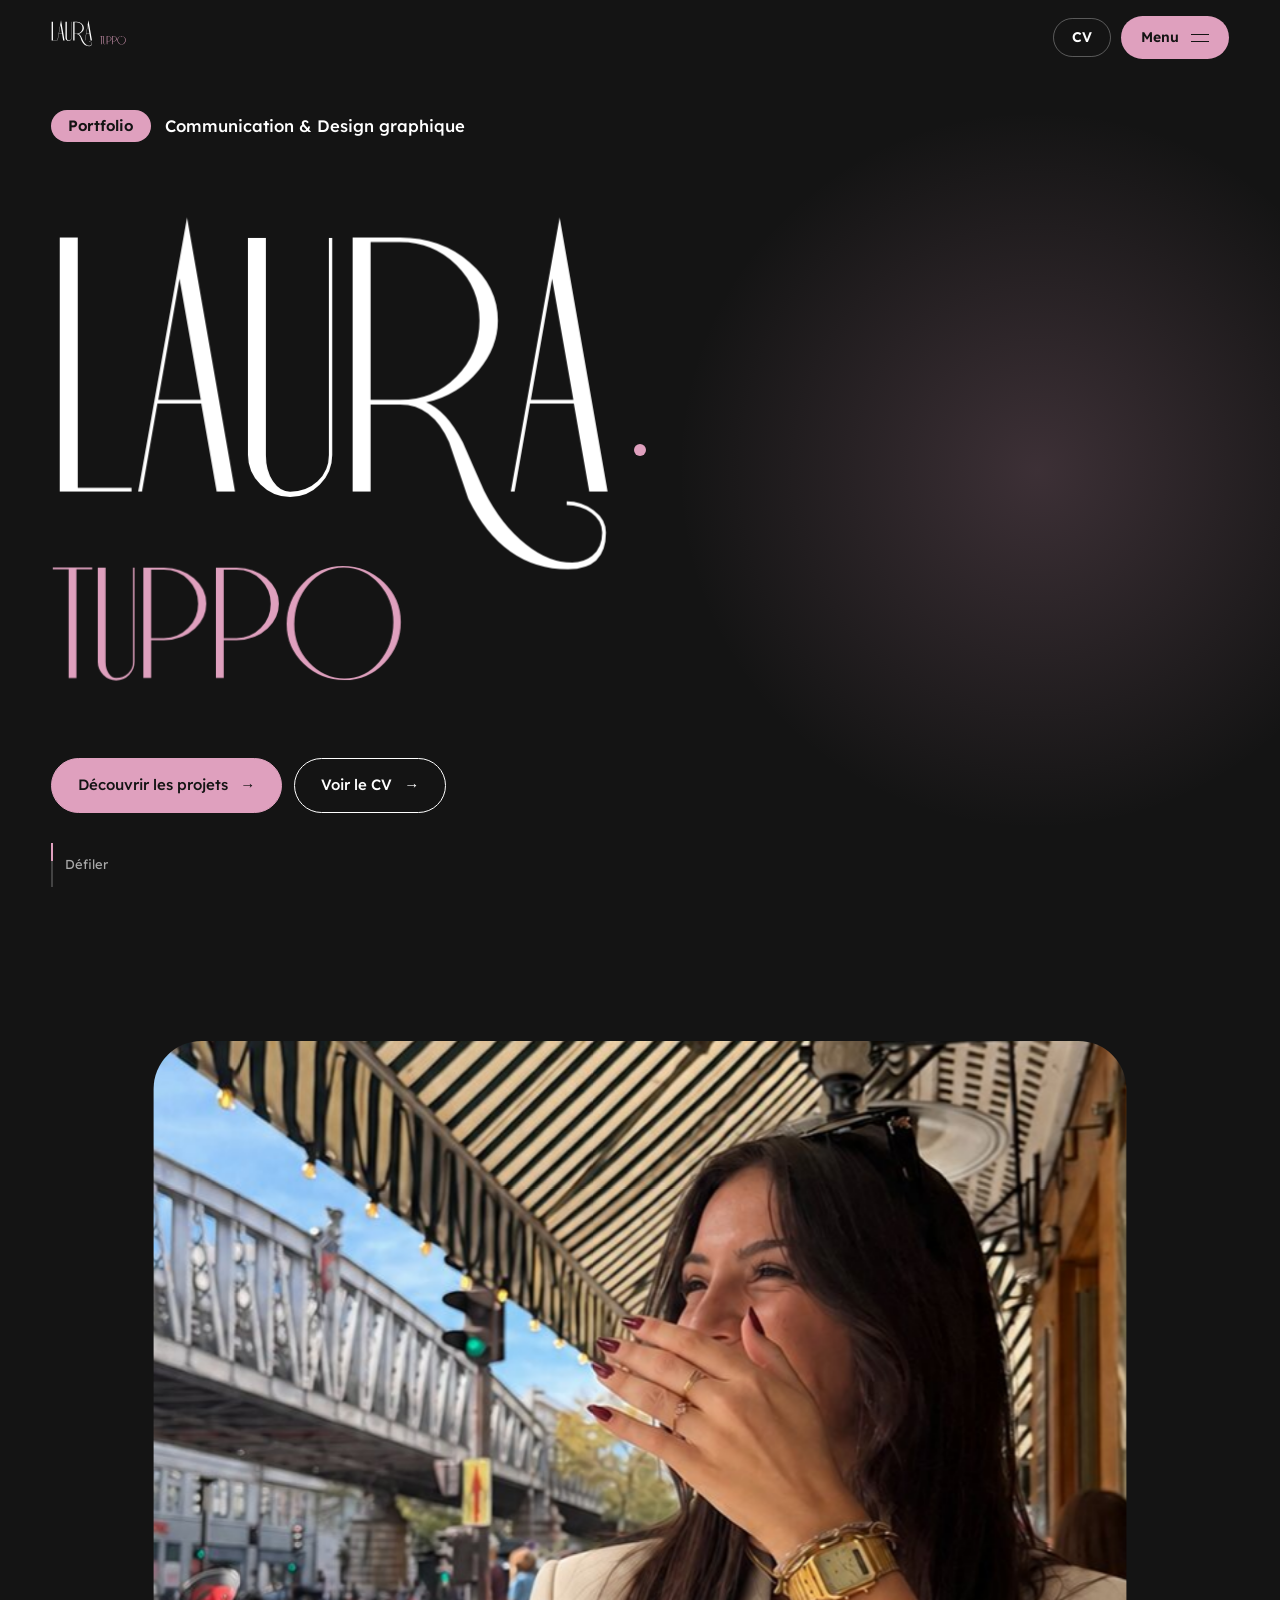
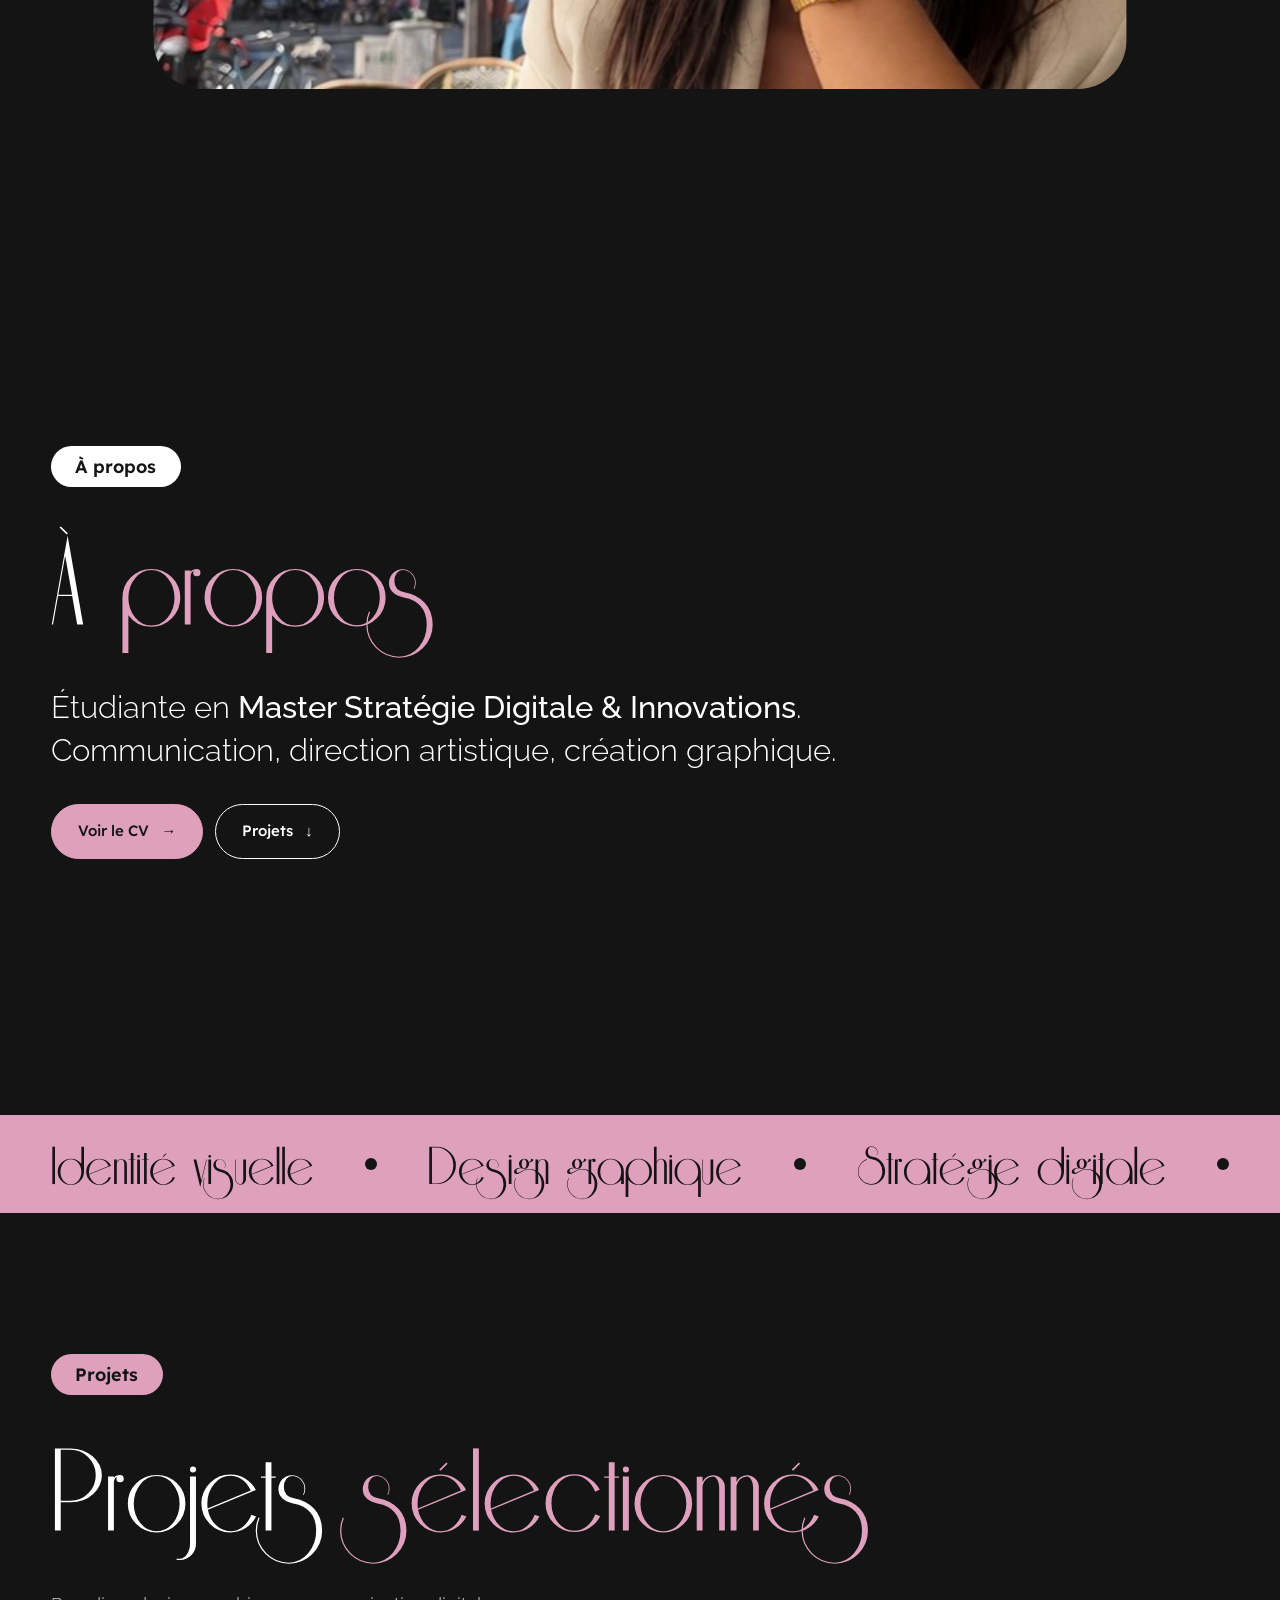
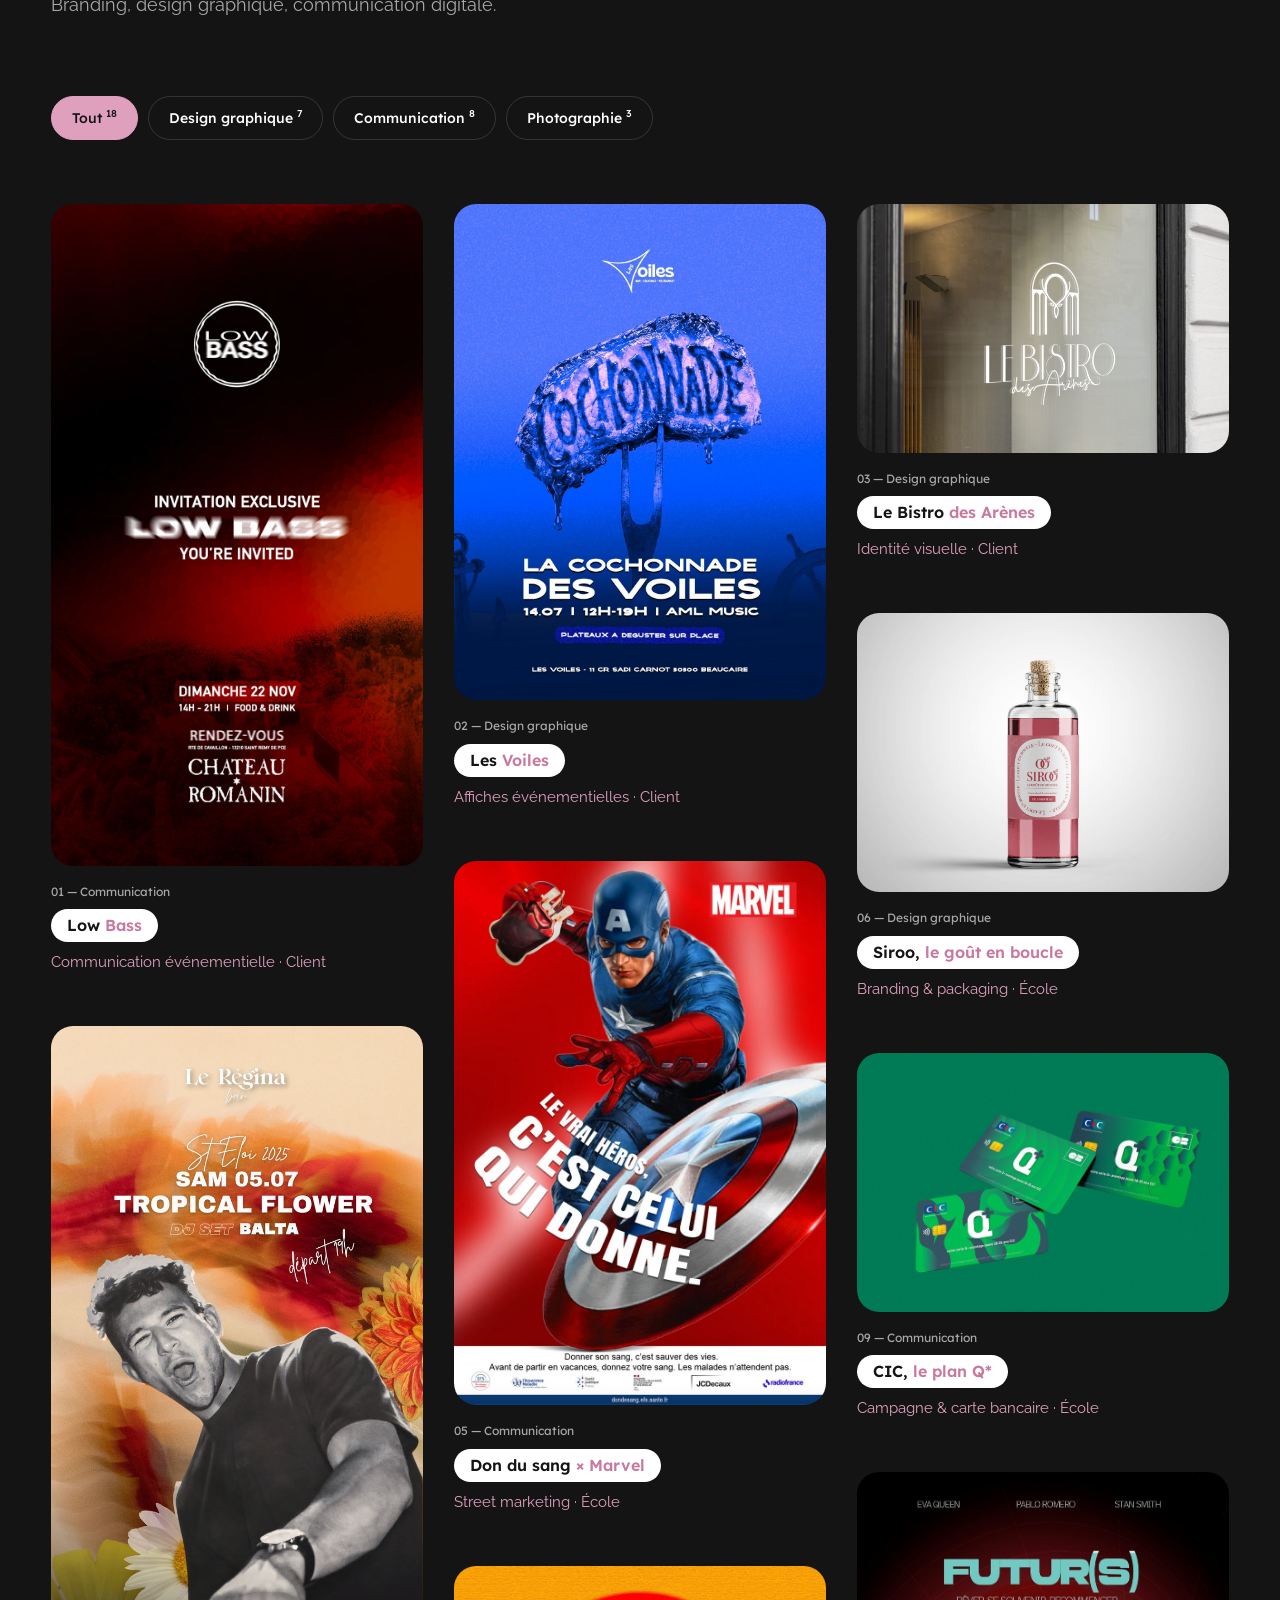
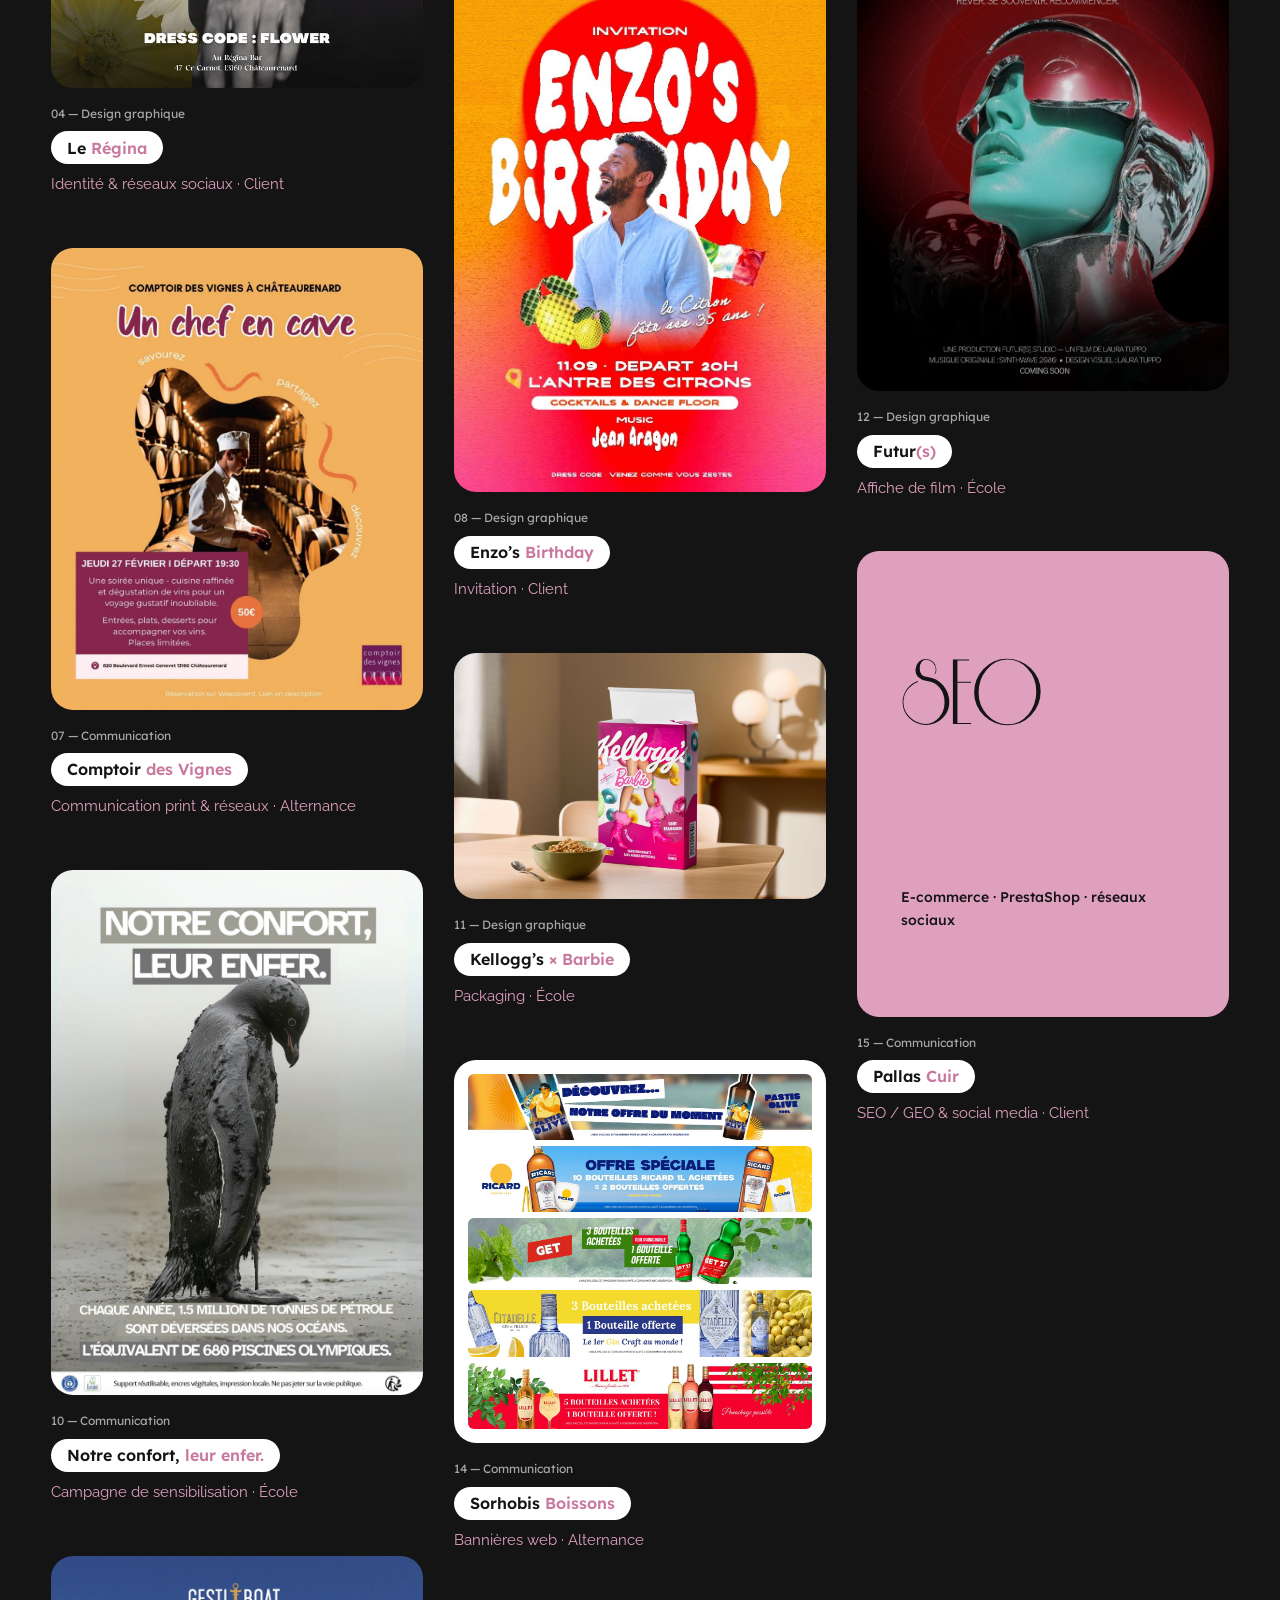
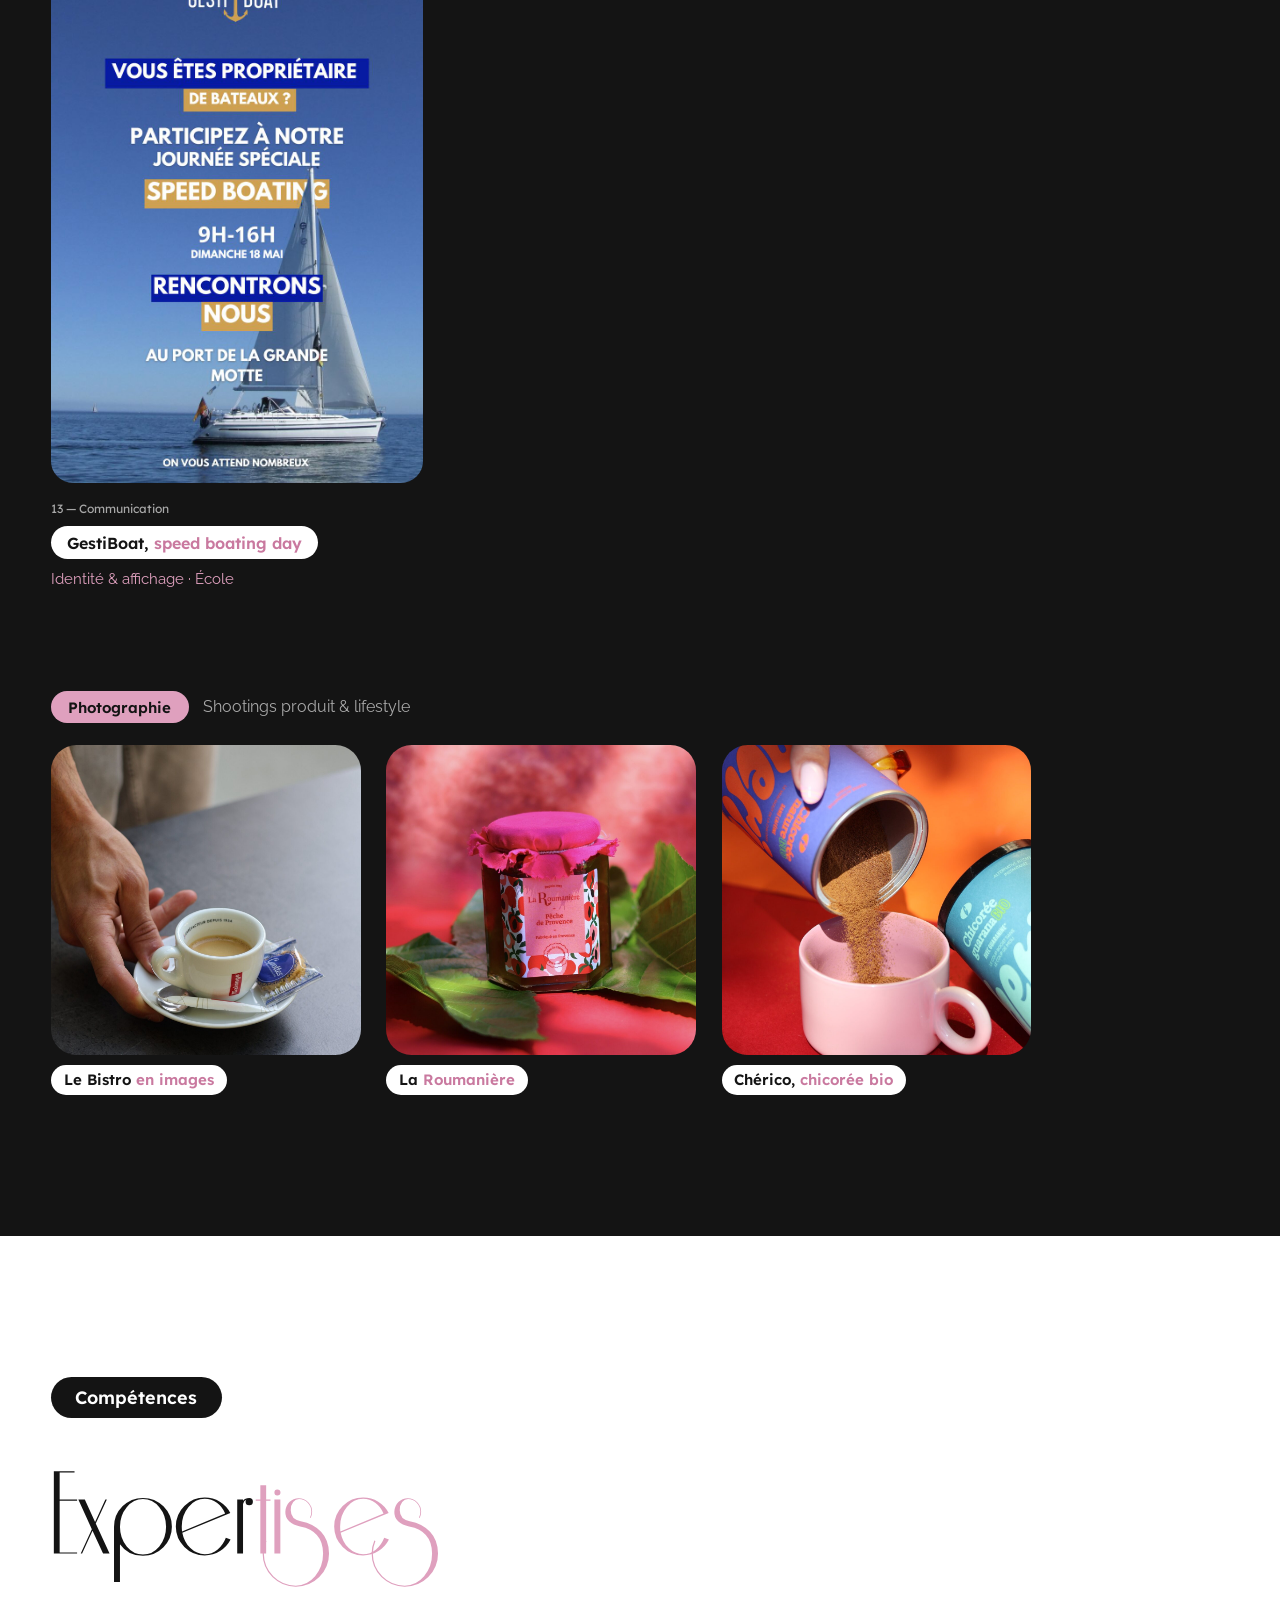
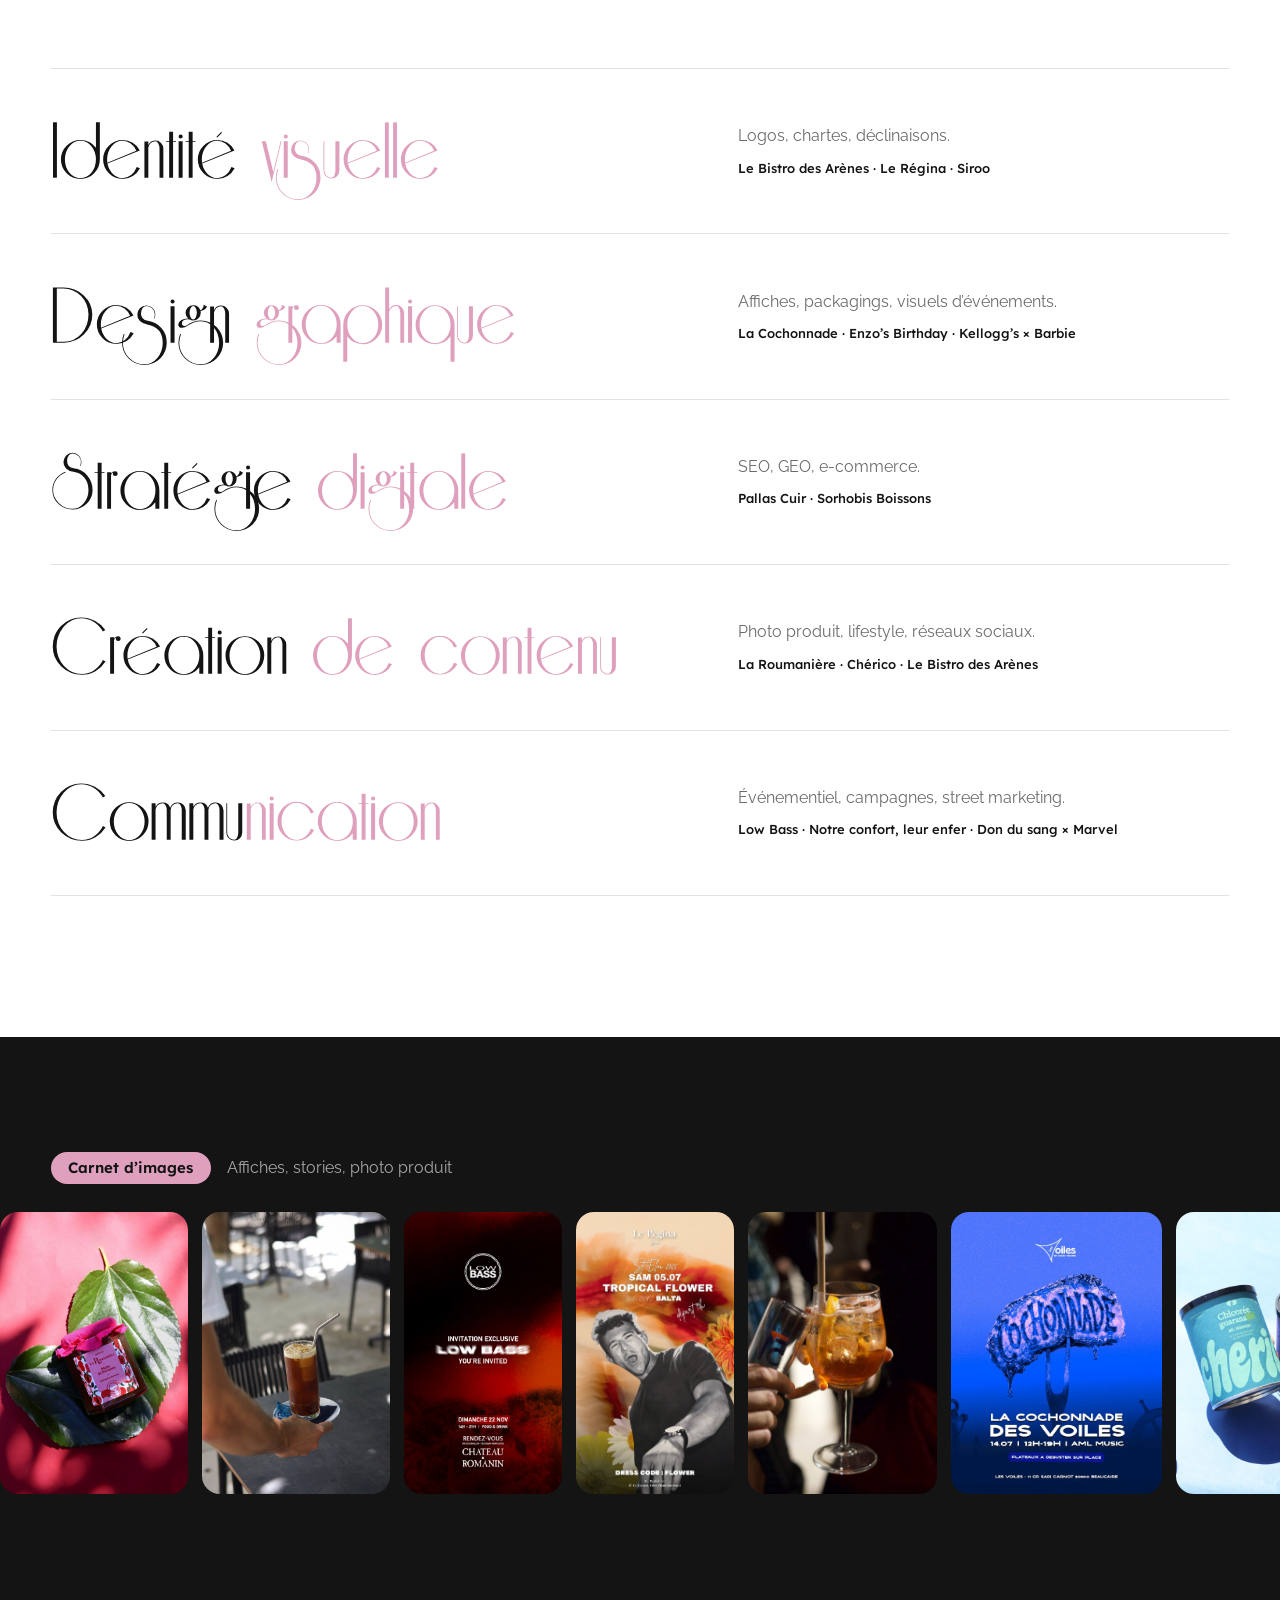
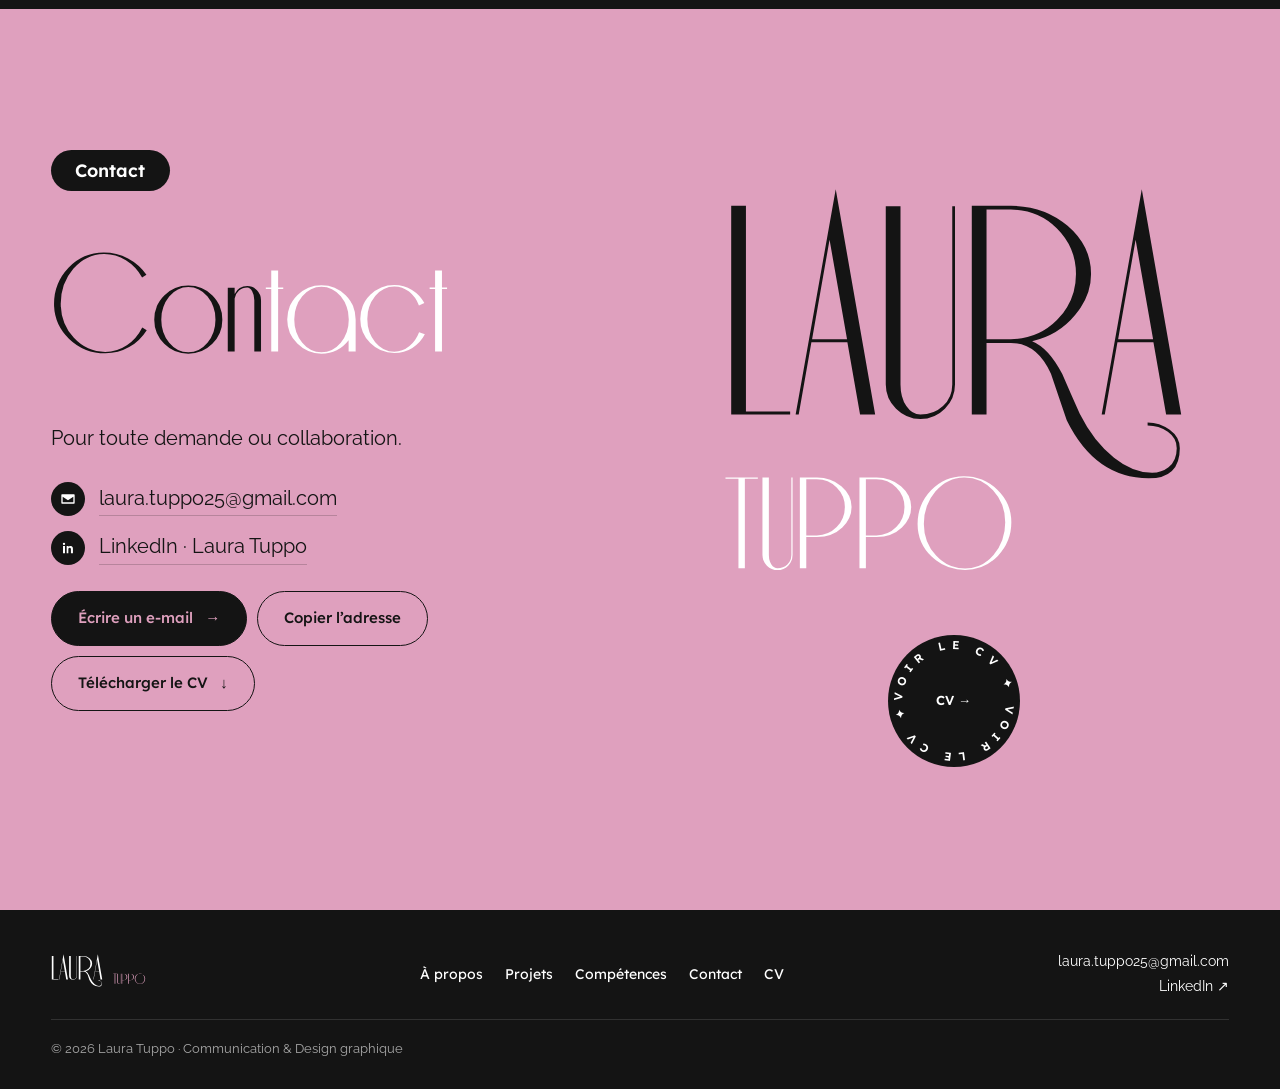
==== commit bf59fbc0: "Nouvel ordre des projets (Low Bass, Les Voiles, Bistro, Régina, Marvel, Siroo…) et grille lue ligne " ====
--- a/index.html
+++ b/index.html
@@ -17,7 +17,7 @@
 <script>document.documentElement.classList.add("is-loading");setTimeout(function(){var d=document.documentElement;if(d.classList.contains("is-loading")){d.classList.remove("is-loading");d.classList.add("loaded")}},9000)</script>
 </head>
 <body>
-<svg width="0" height="0" style="position:absolute" aria-hidden="true"><defs><path id="rg0" d="M193 766H21V157H64V757H193Z"/><path id="rg1" d="M423 662Q396 715 345 747.5Q294 780 232 780Q144 780 81 717Q18 654 18 566Q18 477 81 414.5Q144 352 232 352Q293 352 343.5 383Q394 414 421 466L66 611Q79 680 125.5 725.5Q172 771 232 771Q284 771 325.5 737.5Q367 704 388 649ZM383 470Q362 420 321.5 390.5Q281 361 232 361Q162 361 112 421Q62 481 62 566Q62 578 64 602Z"/><path id="rg2" d="M377 567Q377 649 308.5 707.5Q240 766 143 766H29V157H143Q201 157 244 189.5Q287 222 287 266Q287 302 259 330Q231 358 187 369Q269 383 323 438.5Q377 494 377 567ZM243 266Q243 227 210.5 197Q178 167 143 167H72V366H143Q184 366 213.5 336.5Q243 307 243 266ZM333 567Q333 489 277.5 433Q222 377 143 377H72V756H143Q222 756 277.5 700.5Q333 645 333 567Z"/><path id="rg3" d="M67 314Q67 336 43 336Q22 336 22 314Q22 292 43 292Q67 292 67 314ZM66 766H22V366H66Z"/><path id="rg4" d="M336 766Q336 868 264 939.5Q192 1011 90 1011Q-11 1011 -83 939.5Q-155 868 -155 766Q-155 714 -135 669L-127 672Q-146 718 -146 766Q-146 864 -76.5 933.5Q-7 1003 90 1003Q174 1003 233 933.5Q292 864 292 766Q292 597 122 565Q71 555 41 526.5Q11 498 13 456Q15 414 43 385Q71 356 112 356Q153 356 182 385.5Q211 415 211 456Q211 480 200 502L195 499Q205 480 205 456Q205 418 178 390.5Q151 363 114 363Q89 363 71 385Q53 407 53 445Q53 512 127 526Q222 544 277 604Q336 667 336 766Z"/><path id="rg5" d="M118 375H86V766H43V375H9V366H43V260H86V366H118Z"/><path id="rg6" d="M138 382Q138 408 111 408Q84 408 84 382Q84 374 90 366Q70 374 65 399V766H22V366H65V376Q80 355 111 355Q138 355 138 382Z"/><path id="rg7" d="M444 567Q444 655 381.5 717.5Q319 780 231 780Q143 780 80.5 717.5Q18 655 18 567Q18 478 80.5 416Q143 354 231 354Q320 354 382 416Q444 478 444 567ZM401 567Q401 482 351.5 422.5Q302 363 231 363Q161 363 111.5 422.5Q62 482 62 567Q62 651 111.5 711Q161 771 231 771Q301 771 351 711Q401 651 401 567Z"/><path id="rg8" d="M439 566Q439 654 376.5 717Q314 780 225 780Q137 780 74 717Q11 654 11 566Q11 477 74 414.5Q137 352 225 352Q334 352 396 437V157H439ZM396 566Q396 481 346 421Q296 361 225 361Q155 361 105 421Q55 481 55 566Q55 651 105 711Q155 771 225 771Q296 771 346 711Q396 651 396 566Z"/><path id="rg9" d="M238 766H194L157 555H52L15 766H6L123 109ZM156 546 105 256 54 546Z"/><path id="rg10" d="M234 318 225 328 173 276 183 267ZM423 662Q396 715 345 747.5Q294 780 232 780Q144 780 81 717Q18 654 18 566Q18 477 81 414.5Q144 352 232 352Q293 352 343.5 383Q394 414 421 466L66 611Q79 680 125.5 725.5Q172 771 232 771Q284 771 325.5 737.5Q367 704 388 649ZM383 470Q362 420 321.5 390.5Q281 361 232 361Q162 361 112 421Q62 481 62 566Q62 578 64 602Z"/><path id="rg11" d="M230 766H188V445Q188 413 174.5 389.5Q161 366 144 366Q114 366 92 385.5Q70 405 65 435V766H22V367H65V406Q90 357 144 357Q179 357 204.5 383.5Q230 410 230 445Z"/><path id="rg12" d="M636 864Q636 952 545 952Q389 952 306 783Q283 715 260 647Q220 557 143 557H72V766H29V157H143Q240 157 308.5 215.5Q377 274 377 356Q377 420 331 475Q282 535 205 552Q254 572 293 648Q318 706 344 764Q385 846 444 892Q499 936 555 936Q583 936 603 920Q627 900 627 864Q627 835 601 816.5Q575 798 542 798V789Q577 789 606.5 810.5Q636 832 636 864ZM333 356Q333 278 277.5 223Q222 168 143 168H72V546H143Q222 546 277.5 490.5Q333 435 333 356Z"/><path id="rg13" d="M284 272 232 324 223 315 275 263ZM423 662Q396 715 345 747.5Q294 780 232 780Q144 780 81 717Q18 654 18 566Q18 477 81 414.5Q144 352 232 352Q293 352 343.5 383Q394 414 421 466L66 611Q79 680 125.5 725.5Q172 771 232 771Q284 771 325.5 737.5Q367 704 388 649ZM383 470Q362 420 321.5 390.5Q281 361 232 361Q162 361 112 421Q62 481 62 566Q62 578 64 602Z"/><path id="rg14" d="M510 766Q510 868 438 939.5Q366 1011 264 1011Q163 1011 91 939.5Q19 868 19 766Q19 714 39 669L47 672Q28 718 28 766Q28 864 97.5 933.5Q167 1003 264 1003Q348 1003 407 933.5Q466 864 466 766Q466 668 407 598.5Q348 529 264 529Q186 529 117 581Q87 604 59 603Q17 602 17 565Q17 536 52 517Q82 500 114 500Q122 500 127 501Q97 476 97 437Q97 403 121.5 378.5Q146 354 181 354Q240 354 259 409Q276 407 287 385Q297 366 295 348L333 368Q328 389 302 404Q281 416 262 417Q264 429 264 437Q264 472 239.5 496.5Q215 521 181 521Q159 521 142 510Q130 508 120 508Q95 508 76 520Q57 532 57 553Q57 583 87 583Q100 583 116 571Q182 521 264 521Q366 521 438 592.5Q510 664 510 766ZM221 437Q221 407 209 385Q197 363 181 363Q165 363 153 385Q141 407 141 437Q141 467 153 489.5Q165 512 181 512Q197 512 209 489.5Q221 467 221 437Z"/><path id="rg15" d="M446 766H402V696Q338 780 232 780Q144 780 81 717Q18 654 18 566Q18 477 81 414.5Q144 352 232 352Q321 352 383.5 414.5Q446 477 446 566ZM403 566Q403 481 353 421Q303 361 232 361Q162 361 112 421Q62 481 62 566Q62 651 112 711Q162 771 232 771Q303 771 353 711Q403 651 403 566Z"/><path id="rg16" d="M235 158 118 814 3 158H48L137 668L226 158Z"/><path id="rg17" d="M65 766H22V158H65Z"/><path id="rg18" d="M457 560Q457 648 392 711.5Q327 775 236 775Q145 775 80 712Q15 649 15 560Q15 493 54.5 438Q94 383 157 359L161 368Q100 390 61.5 442.5Q23 495 23 560Q23 644 87.5 705Q152 766 236 766Q308 766 360 705.5Q412 645 412 560Q412 477 365.5 422.5Q319 368 246 360Q195 354 165 324Q135 294 137 250Q139 209 167 180Q195 151 236 151Q277 151 306 180Q335 209 335 250Q335 274 323 296L318 294Q329 274 329 251Q329 213 302 185.5Q275 158 237 158Q212 158 194.5 180Q177 202 177 240Q177 314 250 321Q339 330 398 400Q457 470 457 560Z"/><path id="rg19" d="M92 745Q92 803 48 822L44 812Q75 800 79 768Q73 774 63 774Q52 774 43.5 765Q35 756 35 745Q35 716 63 716Q74 716 83 724.5Q92 733 92 745Z"/><path id="rg20" d="M150 305 142 315 98 271 56 314 47 304 98 253ZM188 688Q188 724 162.5 750Q137 776 101 776Q65 776 39 750Q13 724 13 688V366H22V688Q22 720 45 743.5Q68 767 101 767Q118 767 131 743.5Q144 720 144 688V366H188Z"/><path id="rg21" d="M444 567Q444 655 381.5 717.5Q319 780 231 780Q143 780 80.5 717.5Q18 655 18 567V158H62V438Q122 354 231 354Q320 354 382 416Q444 478 444 567ZM401 567Q401 482 351.5 422.5Q302 363 231 363Q161 363 111.5 422.5Q62 482 62 567Q62 651 111.5 711Q161 771 231 771Q301 771 351 711Q401 651 401 567Z"/><path id="rg22" d="M188 688Q188 724 162.5 750Q137 776 101 776Q65 776 39 750Q13 724 13 688V366H22V688Q22 720 45 743.5Q68 767 101 767Q118 767 131 743.5Q144 720 144 688V366H188Z"/><path id="rg23" d="M422 659Q395 712 344 744Q293 776 231 776Q143 776 80.5 713.5Q18 651 18 563Q18 474 80.5 412Q143 350 231 350Q291 350 341.5 381Q392 412 419 463L385 478Q364 424 323 391.5Q282 359 231 359Q161 359 111.5 418.5Q62 478 62 563Q62 648 111.5 708Q161 768 231 768Q282 768 324 734Q366 700 386 646Z"/><path id="rg24" d="M193 766H21V157H174V166H64V366H193V375H64V757H193Z"/><path id="rg25" d="M238 366 59 757H236V766H8L186 375H29V366Z"/><path id="rg26" d="M92 185Q92 243 48 262L44 252Q75 240 79 208Q73 214 63 214Q52 214 43.5 205Q35 196 35 185Q35 156 63 156Q74 156 83 164.5Q92 173 92 185Z"/><path id="rg27" d="M230 766H188V441Q188 408 174.5 385Q161 362 144 362Q114 362 92 381Q70 400 65 430V766H22V158H65V402Q90 353 144 353Q179 353 204.5 379.5Q230 406 230 441Z"/><path id="rg28" d="M225 367 77 976H69L111 796L9 367H53L135 703L216 367Z"/><path id="rg29" d="M224 766H179L64 386V766H21V158H64V369L204 159H216L95 339Z"/><path id="rg30" d="M230 766H182L104 597L27 766H17L99 586L-1 366H47L123 533L199 366H210L128 544Z"/><path id="rg31" d="M192 376H64V766H21V158H173V167H64V367H192Z"/><path id="rg32" d="M120 836 113 839Q60 745 38.5 662Q17 579 18 465Q19 353 40 272.5Q61 192 113 100L120 103Q75 184 65 275Q63 298 62 465Q62 482 61 522Q61 555 61 573Q61 729 120 836Z"/><path id="rg33" d="M117 465Q117 581 97 662Q76 746 23 839L16 836Q52 770 65 703Q75 651 75 569Q75 551 75 519Q74 481 74 465Q73 302 70 275Q61 185 16 103L23 100Q75 192 96 273Q117 354 117 465Z"/><path id="rg34" d="M599 633Q557 700 489 739Q421 778 340 778Q208 778 113.5 687.5Q19 597 19 468Q19 337 109.5 242Q200 147 330 147Q411 147 482 184.5Q553 222 597 287L570 303Q533 235 468.5 195Q404 155 330 156Q218 158 139.5 249Q61 340 61 468Q61 593 143 681Q225 769 339 769Q413 769 474.5 727.5Q536 686 571 616Z"/><path id="rg35" d="M397 766H353V444Q353 412 340 388.5Q327 365 310 365Q279 365 256.5 385.5Q234 406 231 436V766H188V444Q188 411 175 388Q162 365 144 365Q114 365 92 384.5Q70 404 65 433V766H22V366H65V405Q90 356 144 356Q207 356 226 416Q247 356 310 356Q345 356 371 382Q397 408 397 444Z"/><path id="rg36" d="M446 568Q446 656 383.5 719Q321 782 232 782Q122 782 62 696V976H18V568Q18 479 80.5 416.5Q143 354 232 354Q321 354 383.5 416.5Q446 479 446 568ZM403 568Q403 483 353 423Q303 363 232 363Q162 363 112 423Q62 483 62 568Q62 653 112 713Q162 773 232 773Q303 773 353 713Q403 653 403 568Z"/><path id="rg37" d="M362 366 252 814 184 535 117 814 9 366H53L135 703L180 516L144 366H189L203 423L217 366H226L207 443L270 703L352 366Z"/><path id="rg38" d="M251 831 28 251V766H19V109L243 687V157H251Z"/><path id="rg39" d="M163 375H65V766H22V269Q22 220 56.5 185.5Q91 151 140 151H163V160H140Q109 160 87 192Q65 224 65 269V366H163Z"/><path id="rg40" d="M92 745Q92 756 83 765Q74 774 63 774Q52 774 43.5 765Q35 756 35 745Q35 716 63 716Q74 716 83 724.5Q92 733 92 745Z"/><path id="rg41" d="M454 457Q454 583 363.5 674.5Q273 766 145 766H21V159H136Q266 159 360 246Q454 333 454 457ZM412 457Q412 337 330.5 253Q249 169 136 169H64V756H145Q257 756 334.5 668.5Q412 581 412 457Z"/><path id="rg42" d="M343 766H300V312L167 832L35 317V766H26V109L184 726L343 110Z"/><path id="rg43" d="M225 366 117 814 9 366H53L135 703L216 366Z"/><path id="rg44" d="M65 766H22V157H65Z"/><path id="rg45" d="M783 864Q786 899 763 925.5Q740 952 700 952Q535 952 449 758Q397 778 340 778Q208 778 113.5 687.5Q19 597 19 468Q19 337 109.5 242Q200 147 330 147Q461 147 555.5 237.5Q650 328 650 457Q650 547 605 623Q560 699 486 741Q583 936 710 936Q735 936 756.5 914.5Q778 893 775 864Q772 835 750 816.5Q728 798 697 798V789Q731 789 755.5 810Q780 831 783 864ZM609 457Q609 331 526.5 242.5Q444 154 330 156Q218 158 139.5 249Q61 340 61 468Q61 593 143 681Q225 769 339 769Q393 769 442 746Q394 651 310 651Q237 651 190 681L184 672Q239 636 307 636Q415 636 477 726Q537 684 573 612Q609 540 609 457Z"/><path id="rg46" d="M171 242H119L156 278Q159 281 159 284Q159 293 149 293Q146 293 143 290L108 255V305Q108 313 99 313Q90 313 90 305V253L53 290Q50 293 47 293Q38 293 38 284Q38 281 41 278L77 242H26Q18 242 18 233Q18 224 26 224H77L40 187Q37 184 37 181Q37 172 46 172Q49 172 52 175L90 213V160Q90 152 99 152Q108 152 108 160V212L143 175Q146 172 149 172Q158 172 158 181Q158 184 156 187L120 224H171Q180 224 180 233Q180 242 171 242Z"/><path id="rg47" d="M650 457Q650 589 559.5 683.5Q469 778 340 778Q208 778 113.5 687.5Q19 597 19 468Q19 337 109.5 242Q200 147 330 147Q403 147 478.5 186Q554 225 597 287L570 303Q533 235 468.5 195Q404 155 330 156Q218 158 139.5 249Q61 340 61 468Q61 593 143 681Q225 769 339 769Q452 769 530.5 677Q609 585 609 457Q609 416 598 375H331V366H637Q650 413 650 457Z"/><path id="rg48" d="M648 458Q648 589 557.5 683.5Q467 778 338 778Q207 778 113 688Q19 598 19 469Q19 338 109.5 243.5Q200 149 329 149Q460 149 554 239Q648 329 648 458ZM607 458Q607 332 525 243.5Q443 155 330 157Q218 159 139.5 250.5Q61 342 61 469Q61 594 143 681.5Q225 769 338 769Q450 769 528.5 677.5Q607 586 607 458Z"/><path id="rg49" d="M521 768H469L413 687Q347 775 236 775Q145 775 80 712Q15 649 15 560Q15 493 54.5 438Q94 383 157 359Q166 356 182 350L151 307Q136 281 137 250Q139 209 167 180Q195 151 236 151Q277 151 306 180Q335 209 335 250Q335 305 291 329Q283 336 231 348L408 604Q412 576 412 560Q412 486 375 429L462 379L465 386L414 416Q457 477 457 560Q457 605 437 647ZM327 250Q327 212 300.5 185Q274 158 237 158Q212 158 194.5 180Q177 202 177 240Q177 265 185 281L226 340Q267 331 280 326Q327 304 327 250ZM391 656 187 358Q179 360 161 368Q100 390 61.5 442.5Q23 495 23 560Q23 644 87.5 705Q152 766 236 766Q285 766 327 736Q369 706 391 656Z"/><path id="rg50" d="M376 356Q376 434 314 493Q247 557 143 557H72V766H29V158H143Q239 158 307.5 216.5Q376 275 376 356ZM331 356Q331 279 276 224Q221 169 143 169H72V546H143Q221 546 276 490.5Q331 435 331 356Z"/><path id="rg51" d="M443 976H399V696Q339 782 229 782Q140 782 77.5 719.5Q15 657 15 568Q15 479 77.5 416.5Q140 354 229 354Q318 354 380.5 416.5Q443 479 443 568ZM399 568Q399 483 349 423Q299 363 229 363Q158 363 108 423Q58 483 58 568Q58 653 108 713Q158 773 229 773Q299 773 349 713Q399 653 399 568Z"/><path id="rg52" d="M225 678Q225 719 195.5 749Q166 779 124 779Q83 779 53 749Q23 719 23 678V158H66V678Q66 716 83 741Q100 766 124 766Q163 766 190 741Q217 716 217 678V158H225Z"/><path id="rg53" d="M227 166H140V766H97V166H10V157H227Z"/><path id="rg54" d="M124 90 116 100 63 48 73 39ZM238 766H194L157 555H52L15 766H6L123 109ZM156 546 105 256 54 546Z"/><path id="rg55" d="M67 314Q67 336 43 336Q22 336 22 314Q22 292 43 292Q67 292 67 314ZM66 863Q66 913 31 948Q-4 983 -53 983H-77V974H-53Q-23 974 -0.5 941Q22 908 22 863V366H66Z"/></defs></svg>
+<svg width="0" height="0" style="position:absolute" aria-hidden="true"><defs><path id="rg0" d="M193 766H21V157H64V757H193Z"/><path id="rg1" d="M444 567Q444 655 381.5 717.5Q319 780 231 780Q143 780 80.5 717.5Q18 655 18 567Q18 478 80.5 416Q143 354 231 354Q320 354 382 416Q444 478 444 567ZM401 567Q401 482 351.5 422.5Q302 363 231 363Q161 363 111.5 422.5Q62 482 62 567Q62 651 111.5 711Q161 771 231 771Q301 771 351 711Q401 651 401 567Z"/><path id="rg2" d="M362 366 252 814 184 535 117 814 9 366H53L135 703L180 516L144 366H189L203 423L217 366H226L207 443L270 703L352 366Z"/><path id="rg3" d="M377 567Q377 649 308.5 707.5Q240 766 143 766H29V157H143Q201 157 244 189.5Q287 222 287 266Q287 302 259 330Q231 358 187 369Q269 383 323 438.5Q377 494 377 567ZM243 266Q243 227 210.5 197Q178 167 143 167H72V366H143Q184 366 213.5 336.5Q243 307 243 266ZM333 567Q333 489 277.5 433Q222 377 143 377H72V756H143Q222 756 277.5 700.5Q333 645 333 567Z"/><path id="rg4" d="M446 766H402V696Q338 780 232 780Q144 780 81 717Q18 654 18 566Q18 477 81 414.5Q144 352 232 352Q321 352 383.5 414.5Q446 477 446 566ZM403 566Q403 481 353 421Q303 361 232 361Q162 361 112 421Q62 481 62 566Q62 651 112 711Q162 771 232 771Q303 771 353 711Q403 651 403 566Z"/><path id="rg5" d="M336 766Q336 868 264 939.5Q192 1011 90 1011Q-11 1011 -83 939.5Q-155 868 -155 766Q-155 714 -135 669L-127 672Q-146 718 -146 766Q-146 864 -76.5 933.5Q-7 1003 90 1003Q174 1003 233 933.5Q292 864 292 766Q292 597 122 565Q71 555 41 526.5Q11 498 13 456Q15 414 43 385Q71 356 112 356Q153 356 182 385.5Q211 415 211 456Q211 480 200 502L195 499Q205 480 205 456Q205 418 178 390.5Q151 363 114 363Q89 363 71 385Q53 407 53 445Q53 512 127 526Q222 544 277 604Q336 667 336 766Z"/><path id="rg6" d="M423 662Q396 715 345 747.5Q294 780 232 780Q144 780 81 717Q18 654 18 566Q18 477 81 414.5Q144 352 232 352Q293 352 343.5 383Q394 414 421 466L66 611Q79 680 125.5 725.5Q172 771 232 771Q284 771 325.5 737.5Q367 704 388 649ZM383 470Q362 420 321.5 390.5Q281 361 232 361Q162 361 112 421Q62 481 62 566Q62 578 64 602Z"/><path id="rg7" d="M235 158 118 814 3 158H48L137 668L226 158Z"/><path id="rg8" d="M67 314Q67 336 43 336Q22 336 22 314Q22 292 43 292Q67 292 67 314ZM66 766H22V366H66Z"/><path id="rg9" d="M65 766H22V158H65Z"/><path id="rg10" d="M118 375H86V766H43V375H9V366H43V260H86V366H118Z"/><path id="rg11" d="M138 382Q138 408 111 408Q84 408 84 382Q84 374 90 366Q70 374 65 399V766H22V366H65V376Q80 355 111 355Q138 355 138 382Z"/><path id="rg12" d="M439 566Q439 654 376.5 717Q314 780 225 780Q137 780 74 717Q11 654 11 566Q11 477 74 414.5Q137 352 225 352Q334 352 396 437V157H439ZM396 566Q396 481 346 421Q296 361 225 361Q155 361 105 421Q55 481 55 566Q55 651 105 711Q155 771 225 771Q296 771 346 711Q396 651 396 566Z"/><path id="rg13" d="M238 766H194L157 555H52L15 766H6L123 109ZM156 546 105 256 54 546Z"/><path id="rg14" d="M234 318 225 328 173 276 183 267ZM423 662Q396 715 345 747.5Q294 780 232 780Q144 780 81 717Q18 654 18 566Q18 477 81 414.5Q144 352 232 352Q293 352 343.5 383Q394 414 421 466L66 611Q79 680 125.5 725.5Q172 771 232 771Q284 771 325.5 737.5Q367 704 388 649ZM383 470Q362 420 321.5 390.5Q281 361 232 361Q162 361 112 421Q62 481 62 566Q62 578 64 602Z"/><path id="rg15" d="M230 766H188V445Q188 413 174.5 389.5Q161 366 144 366Q114 366 92 385.5Q70 405 65 435V766H22V367H65V406Q90 357 144 357Q179 357 204.5 383.5Q230 410 230 445Z"/><path id="rg16" d="M636 864Q636 952 545 952Q389 952 306 783Q283 715 260 647Q220 557 143 557H72V766H29V157H143Q240 157 308.5 215.5Q377 274 377 356Q377 420 331 475Q282 535 205 552Q254 572 293 648Q318 706 344 764Q385 846 444 892Q499 936 555 936Q583 936 603 920Q627 900 627 864Q627 835 601 816.5Q575 798 542 798V789Q577 789 606.5 810.5Q636 832 636 864ZM333 356Q333 278 277.5 223Q222 168 143 168H72V546H143Q222 546 277.5 490.5Q333 435 333 356Z"/><path id="rg17" d="M284 272 232 324 223 315 275 263ZM423 662Q396 715 345 747.5Q294 780 232 780Q144 780 81 717Q18 654 18 566Q18 477 81 414.5Q144 352 232 352Q293 352 343.5 383Q394 414 421 466L66 611Q79 680 125.5 725.5Q172 771 232 771Q284 771 325.5 737.5Q367 704 388 649ZM383 470Q362 420 321.5 390.5Q281 361 232 361Q162 361 112 421Q62 481 62 566Q62 578 64 602Z"/><path id="rg18" d="M510 766Q510 868 438 939.5Q366 1011 264 1011Q163 1011 91 939.5Q19 868 19 766Q19 714 39 669L47 672Q28 718 28 766Q28 864 97.5 933.5Q167 1003 264 1003Q348 1003 407 933.5Q466 864 466 766Q466 668 407 598.5Q348 529 264 529Q186 529 117 581Q87 604 59 603Q17 602 17 565Q17 536 52 517Q82 500 114 500Q122 500 127 501Q97 476 97 437Q97 403 121.5 378.5Q146 354 181 354Q240 354 259 409Q276 407 287 385Q297 366 295 348L333 368Q328 389 302 404Q281 416 262 417Q264 429 264 437Q264 472 239.5 496.5Q215 521 181 521Q159 521 142 510Q130 508 120 508Q95 508 76 520Q57 532 57 553Q57 583 87 583Q100 583 116 571Q182 521 264 521Q366 521 438 592.5Q510 664 510 766ZM221 437Q221 407 209 385Q197 363 181 363Q165 363 153 385Q141 407 141 437Q141 467 153 489.5Q165 512 181 512Q197 512 209 489.5Q221 467 221 437Z"/><path id="rg19" d="M454 457Q454 583 363.5 674.5Q273 766 145 766H21V159H136Q266 159 360 246Q454 333 454 457ZM412 457Q412 337 330.5 253Q249 169 136 169H64V756H145Q257 756 334.5 668.5Q412 581 412 457Z"/><path id="rg20" d="M188 688Q188 724 162.5 750Q137 776 101 776Q65 776 39 750Q13 724 13 688V366H22V688Q22 720 45 743.5Q68 767 101 767Q118 767 131 743.5Q144 720 144 688V366H188Z"/><path id="rg21" d="M230 766H182L104 597L27 766H17L99 586L-1 366H47L123 533L199 366H210L128 544Z"/><path id="rg22" d="M343 766H300V312L167 832L35 317V766H26V109L184 726L343 110Z"/><path id="rg23" d="M225 366 117 814 9 366H53L135 703L216 366Z"/><path id="rg24" d="M457 560Q457 648 392 711.5Q327 775 236 775Q145 775 80 712Q15 649 15 560Q15 493 54.5 438Q94 383 157 359L161 368Q100 390 61.5 442.5Q23 495 23 560Q23 644 87.5 705Q152 766 236 766Q308 766 360 705.5Q412 645 412 560Q412 477 365.5 422.5Q319 368 246 360Q195 354 165 324Q135 294 137 250Q139 209 167 180Q195 151 236 151Q277 151 306 180Q335 209 335 250Q335 274 323 296L318 294Q329 274 329 251Q329 213 302 185.5Q275 158 237 158Q212 158 194.5 180Q177 202 177 240Q177 314 250 321Q339 330 398 400Q457 470 457 560Z"/><path id="rg25" d="M92 745Q92 803 48 822L44 812Q75 800 79 768Q73 774 63 774Q52 774 43.5 765Q35 756 35 745Q35 716 63 716Q74 716 83 724.5Q92 733 92 745Z"/><path id="rg26" d="M150 305 142 315 98 271 56 314 47 304 98 253ZM188 688Q188 724 162.5 750Q137 776 101 776Q65 776 39 750Q13 724 13 688V366H22V688Q22 720 45 743.5Q68 767 101 767Q118 767 131 743.5Q144 720 144 688V366H188Z"/><path id="rg27" d="M444 567Q444 655 381.5 717.5Q319 780 231 780Q143 780 80.5 717.5Q18 655 18 567V158H62V438Q122 354 231 354Q320 354 382 416Q444 478 444 567ZM401 567Q401 482 351.5 422.5Q302 363 231 363Q161 363 111.5 422.5Q62 482 62 567Q62 651 111.5 711Q161 771 231 771Q301 771 351 711Q401 651 401 567Z"/><path id="rg28" d="M422 659Q395 712 344 744Q293 776 231 776Q143 776 80.5 713.5Q18 651 18 563Q18 474 80.5 412Q143 350 231 350Q291 350 341.5 381Q392 412 419 463L385 478Q364 424 323 391.5Q282 359 231 359Q161 359 111.5 418.5Q62 478 62 563Q62 648 111.5 708Q161 768 231 768Q282 768 324 734Q366 700 386 646Z"/><path id="rg29" d="M599 633Q557 700 489 739Q421 778 340 778Q208 778 113.5 687.5Q19 597 19 468Q19 337 109.5 242Q200 147 330 147Q411 147 482 184.5Q553 222 597 287L570 303Q533 235 468.5 195Q404 155 330 156Q218 158 139.5 249Q61 340 61 468Q61 593 143 681Q225 769 339 769Q413 769 474.5 727.5Q536 686 571 616Z"/><path id="rg30" d="M397 766H353V444Q353 412 340 388.5Q327 365 310 365Q279 365 256.5 385.5Q234 406 231 436V766H188V444Q188 411 175 388Q162 365 144 365Q114 365 92 384.5Q70 404 65 433V766H22V366H65V405Q90 356 144 356Q207 356 226 416Q247 356 310 356Q345 356 371 382Q397 408 397 444Z"/><path id="rg31" d="M446 568Q446 656 383.5 719Q321 782 232 782Q122 782 62 696V976H18V568Q18 479 80.5 416.5Q143 354 232 354Q321 354 383.5 416.5Q446 479 446 568ZM403 568Q403 483 353 423Q303 363 232 363Q162 363 112 423Q62 483 62 568Q62 653 112 713Q162 773 232 773Q303 773 353 713Q403 653 403 568Z"/><path id="rg32" d="M193 766H21V157H174V166H64V366H193V375H64V757H193Z"/><path id="rg33" d="M238 366 59 757H236V766H8L186 375H29V366Z"/><path id="rg34" d="M92 185Q92 243 48 262L44 252Q75 240 79 208Q73 214 63 214Q52 214 43.5 205Q35 196 35 185Q35 156 63 156Q74 156 83 164.5Q92 173 92 185Z"/><path id="rg35" d="M230 766H188V441Q188 408 174.5 385Q161 362 144 362Q114 362 92 381Q70 400 65 430V766H22V158H65V402Q90 353 144 353Q179 353 204.5 379.5Q230 406 230 441Z"/><path id="rg36" d="M225 367 77 976H69L111 796L9 367H53L135 703L216 367Z"/><path id="rg37" d="M65 766H22V157H65Z"/><path id="rg38" d="M783 864Q786 899 763 925.5Q740 952 700 952Q535 952 449 758Q397 778 340 778Q208 778 113.5 687.5Q19 597 19 468Q19 337 109.5 242Q200 147 330 147Q461 147 555.5 237.5Q650 328 650 457Q650 547 605 623Q560 699 486 741Q583 936 710 936Q735 936 756.5 914.5Q778 893 775 864Q772 835 750 816.5Q728 798 697 798V789Q731 789 755.5 810Q780 831 783 864ZM609 457Q609 331 526.5 242.5Q444 154 330 156Q218 158 139.5 249Q61 340 61 468Q61 593 143 681Q225 769 339 769Q393 769 442 746Q394 651 310 651Q237 651 190 681L184 672Q239 636 307 636Q415 636 477 726Q537 684 573 612Q609 540 609 457Z"/><path id="rg39" d="M171 242H119L156 278Q159 281 159 284Q159 293 149 293Q146 293 143 290L108 255V305Q108 313 99 313Q90 313 90 305V253L53 290Q50 293 47 293Q38 293 38 284Q38 281 41 278L77 242H26Q18 242 18 233Q18 224 26 224H77L40 187Q37 184 37 181Q37 172 46 172Q49 172 52 175L90 213V160Q90 152 99 152Q108 152 108 160V212L143 175Q146 172 149 172Q158 172 158 181Q158 184 156 187L120 224H171Q180 224 180 233Q180 242 171 242Z"/><path id="rg40" d="M251 831 28 251V766H19V109L243 687V157H251Z"/><path id="rg41" d="M163 375H65V766H22V269Q22 220 56.5 185.5Q91 151 140 151H163V160H140Q109 160 87 192Q65 224 65 269V366H163Z"/><path id="rg42" d="M92 745Q92 756 83 765Q74 774 63 774Q52 774 43.5 765Q35 756 35 745Q35 716 63 716Q74 716 83 724.5Q92 733 92 745Z"/><path id="rg43" d="M224 766H179L64 386V766H21V158H64V369L204 159H216L95 339Z"/><path id="rg44" d="M192 376H64V766H21V158H173V167H64V367H192Z"/><path id="rg45" d="M120 836 113 839Q60 745 38.5 662Q17 579 18 465Q19 353 40 272.5Q61 192 113 100L120 103Q75 184 65 275Q63 298 62 465Q62 482 61 522Q61 555 61 573Q61 729 120 836Z"/><path id="rg46" d="M117 465Q117 581 97 662Q76 746 23 839L16 836Q52 770 65 703Q75 651 75 569Q75 551 75 519Q74 481 74 465Q73 302 70 275Q61 185 16 103L23 100Q75 192 96 273Q117 354 117 465Z"/><path id="rg47" d="M650 457Q650 589 559.5 683.5Q469 778 340 778Q208 778 113.5 687.5Q19 597 19 468Q19 337 109.5 242Q200 147 330 147Q403 147 478.5 186Q554 225 597 287L570 303Q533 235 468.5 195Q404 155 330 156Q218 158 139.5 249Q61 340 61 468Q61 593 143 681Q225 769 339 769Q452 769 530.5 677Q609 585 609 457Q609 416 598 375H331V366H637Q650 413 650 457Z"/><path id="rg48" d="M648 458Q648 589 557.5 683.5Q467 778 338 778Q207 778 113 688Q19 598 19 469Q19 338 109.5 243.5Q200 149 329 149Q460 149 554 239Q648 329 648 458ZM607 458Q607 332 525 243.5Q443 155 330 157Q218 159 139.5 250.5Q61 342 61 469Q61 594 143 681.5Q225 769 338 769Q450 769 528.5 677.5Q607 586 607 458Z"/><path id="rg49" d="M521 768H469L413 687Q347 775 236 775Q145 775 80 712Q15 649 15 560Q15 493 54.5 438Q94 383 157 359Q166 356 182 350L151 307Q136 281 137 250Q139 209 167 180Q195 151 236 151Q277 151 306 180Q335 209 335 250Q335 305 291 329Q283 336 231 348L408 604Q412 576 412 560Q412 486 375 429L462 379L465 386L414 416Q457 477 457 560Q457 605 437 647ZM327 250Q327 212 300.5 185Q274 158 237 158Q212 158 194.5 180Q177 202 177 240Q177 265 185 281L226 340Q267 331 280 326Q327 304 327 250ZM391 656 187 358Q179 360 161 368Q100 390 61.5 442.5Q23 495 23 560Q23 644 87.5 705Q152 766 236 766Q285 766 327 736Q369 706 391 656Z"/><path id="rg50" d="M376 356Q376 434 314 493Q247 557 143 557H72V766H29V158H143Q239 158 307.5 216.5Q376 275 376 356ZM331 356Q331 279 276 224Q221 169 143 169H72V546H143Q221 546 276 490.5Q331 435 331 356Z"/><path id="rg51" d="M443 976H399V696Q339 782 229 782Q140 782 77.5 719.5Q15 657 15 568Q15 479 77.5 416.5Q140 354 229 354Q318 354 380.5 416.5Q443 479 443 568ZM399 568Q399 483 349 423Q299 363 229 363Q158 363 108 423Q58 483 58 568Q58 653 108 713Q158 773 229 773Q299 773 349 713Q399 653 399 568Z"/><path id="rg52" d="M225 678Q225 719 195.5 749Q166 779 124 779Q83 779 53 749Q23 719 23 678V158H66V678Q66 716 83 741Q100 766 124 766Q163 766 190 741Q217 716 217 678V158H225Z"/><path id="rg53" d="M227 166H140V766H97V166H10V157H227Z"/><path id="rg54" d="M124 90 116 100 63 48 73 39ZM238 766H194L157 555H52L15 766H6L123 109ZM156 546 105 256 54 546Z"/><path id="rg55" d="M67 314Q67 336 43 336Q22 336 22 314Q22 292 43 292Q67 292 67 314ZM66 863Q66 913 31 948Q-4 983 -53 983H-77V974H-53Q-23 974 -0.5 941Q22 908 22 863V366H66Z"/></defs></svg>
 <svg width="0" height="0" style="position:absolute" aria-hidden="true">
   <symbol id="i-mail" viewBox="0 0 24 24"><path fill="currentColor" d="M3 5h18a1 1 0 0 1 1 1v12a1 1 0 0 1-1 1H3a1 1 0 0 1-1-1V6a1 1 0 0 1 1-1Zm9 7.2L4.4 7H19.6L12 12.2ZM4 8.6V17h16V8.6l-8 5.4-8-5.4Z"/></symbol>
   <symbol id="i-in" viewBox="0 0 24 24"><path fill="currentColor" d="M4.5 9h3v11h-3V9Zm1.5-5a1.75 1.75 0 1 1 0 3.5A1.75 1.75 0 0 1 6 4Zm4 5h2.9v1.5h.04c.4-.76 1.38-1.56 2.85-1.56 3.05 0 3.61 2 3.61 4.6V20h-3v-5.4c0-1.29-.02-2.95-1.8-2.95-1.8 0-2.07 1.4-2.07 2.86V20H10V9Z"/></symbol>
@@ -25,7 +25,7 @@
 
 <div class="loader" aria-hidden="true">
   <div class="loader-in">
-    <span class="wm"><span class="wm-l"><svg class="rs" viewBox="0 0 1342 1041" style="width:1.289em"><use href="#rg0" x="0" style="--i:0"/><use href="#rg9" x="203" style="--i:1"/><use href="#rg52" x="449" style="--i:2"/><use href="#rg12" x="694" style="--i:3"/><use href="#rg9" x="1096" style="--i:4"/></svg></span><span class="wm-t"><svg class="rs" viewBox="0 0 1944 1041" style="width:1.867em"><use href="#rg53" x="0" style="--i:0"/><use href="#rg52" x="235" style="--i:1"/><use href="#rg50" x="480" style="--i:2"/><use href="#rg50" x="880" style="--i:3"/><use href="#rg48" x="1280" style="--i:4"/></svg></span></span>
+    <span class="wm"><span class="wm-l"><svg class="rs" viewBox="0 0 1342 1041" style="width:1.289em"><use href="#rg0" x="0" style="--i:0"/><use href="#rg13" x="203" style="--i:1"/><use href="#rg52" x="449" style="--i:2"/><use href="#rg16" x="694" style="--i:3"/><use href="#rg13" x="1096" style="--i:4"/></svg></span><span class="wm-t"><svg class="rs" viewBox="0 0 1944 1041" style="width:1.867em"><use href="#rg53" x="0" style="--i:0"/><use href="#rg52" x="235" style="--i:1"/><use href="#rg50" x="480" style="--i:2"/><use href="#rg50" x="880" style="--i:3"/><use href="#rg48" x="1280" style="--i:4"/></svg></span></span>
     <span class="loader-bar"><i></i></span>
     <span class="loader-count">000 %</span>
   </div>
@@ -33,7 +33,7 @@
 <div class="progress" id="progress" aria-hidden="true"></div>
 
 <header class="top" id="topbar">
-  <a href="#accueil" aria-label="Laura Tuppo, retour à l'accueil"><span class="wm row" aria-hidden="true"><span class="wm-l"><svg class="rs" viewBox="0 0 1342 1041" style="width:1.289em"><use href="#rg0" x="0" style="--i:0"/><use href="#rg9" x="203" style="--i:1"/><use href="#rg52" x="449" style="--i:2"/><use href="#rg12" x="694" style="--i:3"/><use href="#rg9" x="1096" style="--i:4"/></svg></span><span class="wm-t"><svg class="rs" viewBox="0 0 1944 1041" style="width:1.867em"><use href="#rg53" x="0" style="--i:0"/><use href="#rg52" x="235" style="--i:1"/><use href="#rg50" x="480" style="--i:2"/><use href="#rg50" x="880" style="--i:3"/><use href="#rg48" x="1280" style="--i:4"/></svg></span></span></a>
+  <a href="#accueil" aria-label="Laura Tuppo, retour à l'accueil"><span class="wm row" aria-hidden="true"><span class="wm-l"><svg class="rs" viewBox="0 0 1342 1041" style="width:1.289em"><use href="#rg0" x="0" style="--i:0"/><use href="#rg13" x="203" style="--i:1"/><use href="#rg52" x="449" style="--i:2"/><use href="#rg16" x="694" style="--i:3"/><use href="#rg13" x="1096" style="--i:4"/></svg></span><span class="wm-t"><svg class="rs" viewBox="0 0 1944 1041" style="width:1.867em"><use href="#rg53" x="0" style="--i:0"/><use href="#rg52" x="235" style="--i:1"/><use href="#rg50" x="480" style="--i:2"/><use href="#rg50" x="880" style="--i:3"/><use href="#rg48" x="1280" style="--i:4"/></svg></span></span></a>
   <div class="top-r">
     <a class="pill top-cv" href="cv.html">CV</a>
     <button class="menu-btn" id="menuBtn" aria-expanded="false" aria-controls="menu"><span id="menuLbl">Menu</span><i aria-hidden="true"></i></button>
@@ -42,15 +42,15 @@
 
 <nav class="menu" id="menu" aria-label="Navigation" aria-hidden="true">
   <ol>
-    <li style="--li:0"><a href="#accueil"><span class="pill">01</span><span class="sr">Accueil</span><span class="rt" aria-hidden="true"><svg class="rs" viewBox="0 0 1978 1041" style="width:1.900em"><use href="#rg9" x="0" style="--i:0"/><use href="#rg23" x="246" style="--i:1"/><use href="#rg23" x="689" style="--i:2"/><use href="#rg22" x="1132" style="--i:3"/><use href="#rg1" x="1348" style="--i:4"/><use href="#rg3" x="1798" style="--i:5"/><use href="#rg17" x="1888" style="--i:6"/></svg></span></a></li>
-    <li style="--li:1"><a href="#a-propos"><span class="pill">02</span><span class="sr">À propos</span><span class="rt" aria-hidden="true"><svg class="rs" viewBox="0 0 246 1041" style="width:0.236em"><use href="#rg54" x="0" style="--i:0"/></svg> <svg class="rs" viewBox="0 0 2332 1041" style="width:2.240em"><use href="#rg36" x="0" style="--i:2"/><use href="#rg6" x="457" style="--i:3"/><use href="#rg7" x="607" style="--i:4"/><use href="#rg36" x="1063" style="--i:5"/><use href="#rg7" x="1520" style="--i:6"/><use href="#rg4" x="1976" style="--i:7"/></svg></span></a></li>
-    <li style="--li:2"><a href="#projets"><span class="pill">03</span><span class="sr">Projets</span><span class="rt" aria-hidden="true"><svg class="rs" viewBox="0 0 2025 1041" style="width:1.945em"><use href="#rg50" x="0" style="--i:0"/><use href="#rg6" x="400" style="--i:1"/><use href="#rg7" x="550" style="--i:2"/><use href="#rg55" x="1006" style="--i:3"/><use href="#rg1" x="1094" style="--i:4"/><use href="#rg5" x="1544" style="--i:5"/><use href="#rg4" x="1669" style="--i:6"/></svg></span></a></li>
-    <li style="--li:3"><a href="#competences"><span class="pill">04</span><span class="sr">Compétences</span><span class="rt" aria-hidden="true"><svg class="rs" viewBox="0 0 4481 1041" style="width:4.305em"><use href="#rg34" x="0" style="--i:0"/><use href="#rg7" x="628" style="--i:1"/><use href="#rg35" x="1084" style="--i:2"/><use href="#rg36" x="1499" style="--i:3"/><use href="#rg13" x="1956" style="--i:4"/><use href="#rg5" x="2406" style="--i:5"/><use href="#rg1" x="2531" style="--i:6"/><use href="#rg11" x="2981" style="--i:7"/><use href="#rg23" x="3232" style="--i:8"/><use href="#rg1" x="3675" style="--i:9"/><use href="#rg4" x="4125" style="--i:10"/></svg></span></a></li>
-    <li style="--li:4"><a href="#contact"><span class="pill">05</span><span class="sr">Contact</span><span class="rt" aria-hidden="true"><svg class="rs" viewBox="0 0 2485 1041" style="width:2.387em"><use href="#rg34" x="0" style="--i:0"/><use href="#rg7" x="628" style="--i:1"/><use href="#rg11" x="1084" style="--i:2"/><use href="#rg5" x="1335" style="--i:3"/><use href="#rg15" x="1460" style="--i:4"/><use href="#rg23" x="1917" style="--i:5"/><use href="#rg5" x="2360" style="--i:6"/></svg></span></a></li>
-    <li style="--li:5"><a href="cv.html"><span class="pill">CV</span><span class="sr">Le CV</span><span class="rt" aria-hidden="true"><svg class="rs" viewBox="0 0 653 1041" style="width:0.627em"><use href="#rg0" x="0" style="--i:0"/><use href="#rg1" x="203" style="--i:1"/></svg> <svg class="rs" viewBox="0 0 873 1041" style="width:0.839em"><g class="e"><use href="#rg34" x="0" style="--i:3"/><use href="#rg16" x="628" style="--i:4"/></g></svg></span></a></li>
+    <li style="--li:0"><a href="#accueil"><span class="pill">01</span><span class="sr">Accueil</span><span class="rt" aria-hidden="true"><svg class="rs" viewBox="0 0 1978 1041" style="width:1.900em"><use href="#rg13" x="0" style="--i:0"/><use href="#rg28" x="246" style="--i:1"/><use href="#rg28" x="689" style="--i:2"/><use href="#rg20" x="1132" style="--i:3"/><use href="#rg6" x="1348" style="--i:4"/><use href="#rg8" x="1798" style="--i:5"/><use href="#rg9" x="1888" style="--i:6"/></svg></span></a></li>
+    <li style="--li:1"><a href="#a-propos"><span class="pill">02</span><span class="sr">À propos</span><span class="rt" aria-hidden="true"><svg class="rs" viewBox="0 0 246 1041" style="width:0.236em"><use href="#rg54" x="0" style="--i:0"/></svg> <svg class="rs" viewBox="0 0 2332 1041" style="width:2.240em"><use href="#rg31" x="0" style="--i:2"/><use href="#rg11" x="457" style="--i:3"/><use href="#rg1" x="607" style="--i:4"/><use href="#rg31" x="1063" style="--i:5"/><use href="#rg1" x="1520" style="--i:6"/><use href="#rg5" x="1976" style="--i:7"/></svg></span></a></li>
+    <li style="--li:2"><a href="#projets"><span class="pill">03</span><span class="sr">Projets</span><span class="rt" aria-hidden="true"><svg class="rs" viewBox="0 0 2025 1041" style="width:1.945em"><use href="#rg50" x="0" style="--i:0"/><use href="#rg11" x="400" style="--i:1"/><use href="#rg1" x="550" style="--i:2"/><use href="#rg55" x="1006" style="--i:3"/><use href="#rg6" x="1094" style="--i:4"/><use href="#rg10" x="1544" style="--i:5"/><use href="#rg5" x="1669" style="--i:6"/></svg></span></a></li>
+    <li style="--li:3"><a href="#competences"><span class="pill">04</span><span class="sr">Compétences</span><span class="rt" aria-hidden="true"><svg class="rs" viewBox="0 0 4481 1041" style="width:4.305em"><use href="#rg29" x="0" style="--i:0"/><use href="#rg1" x="628" style="--i:1"/><use href="#rg30" x="1084" style="--i:2"/><use href="#rg31" x="1499" style="--i:3"/><use href="#rg17" x="1956" style="--i:4"/><use href="#rg10" x="2406" style="--i:5"/><use href="#rg6" x="2531" style="--i:6"/><use href="#rg15" x="2981" style="--i:7"/><use href="#rg28" x="3232" style="--i:8"/><use href="#rg6" x="3675" style="--i:9"/><use href="#rg5" x="4125" style="--i:10"/></svg></span></a></li>
+    <li style="--li:4"><a href="#contact"><span class="pill">05</span><span class="sr">Contact</span><span class="rt" aria-hidden="true"><svg class="rs" viewBox="0 0 2485 1041" style="width:2.387em"><use href="#rg29" x="0" style="--i:0"/><use href="#rg1" x="628" style="--i:1"/><use href="#rg15" x="1084" style="--i:2"/><use href="#rg10" x="1335" style="--i:3"/><use href="#rg4" x="1460" style="--i:4"/><use href="#rg28" x="1917" style="--i:5"/><use href="#rg10" x="2360" style="--i:6"/></svg></span></a></li>
+    <li style="--li:5"><a href="cv.html"><span class="pill">CV</span><span class="sr">Le CV</span><span class="rt" aria-hidden="true"><svg class="rs" viewBox="0 0 653 1041" style="width:0.627em"><use href="#rg0" x="0" style="--i:0"/><use href="#rg6" x="203" style="--i:1"/></svg> <svg class="rs" viewBox="0 0 873 1041" style="width:0.839em"><g class="e"><use href="#rg29" x="0" style="--i:3"/><use href="#rg7" x="628" style="--i:4"/></g></svg></span></a></li>
   </ol>
   <div class="menu-side">
-    <span class="wm" role="img" aria-label="Laura Tuppo"><span class="wm-l"><svg class="rs" viewBox="0 0 1342 1041" style="width:1.289em"><use href="#rg0" x="0" style="--i:0"/><use href="#rg9" x="203" style="--i:1"/><use href="#rg52" x="449" style="--i:2"/><use href="#rg12" x="694" style="--i:3"/><use href="#rg9" x="1096" style="--i:4"/></svg></span><span class="wm-t"><svg class="rs" viewBox="0 0 1944 1041" style="width:1.867em"><use href="#rg53" x="0" style="--i:0"/><use href="#rg52" x="235" style="--i:1"/><use href="#rg50" x="480" style="--i:2"/><use href="#rg50" x="880" style="--i:3"/><use href="#rg48" x="1280" style="--i:4"/></svg></span></span>
+    <span class="wm" role="img" aria-label="Laura Tuppo"><span class="wm-l"><svg class="rs" viewBox="0 0 1342 1041" style="width:1.289em"><use href="#rg0" x="0" style="--i:0"/><use href="#rg13" x="203" style="--i:1"/><use href="#rg52" x="449" style="--i:2"/><use href="#rg16" x="694" style="--i:3"/><use href="#rg13" x="1096" style="--i:4"/></svg></span><span class="wm-t"><svg class="rs" viewBox="0 0 1944 1041" style="width:1.867em"><use href="#rg53" x="0" style="--i:0"/><use href="#rg52" x="235" style="--i:1"/><use href="#rg50" x="480" style="--i:2"/><use href="#rg50" x="880" style="--i:3"/><use href="#rg48" x="1280" style="--i:4"/></svg></span></span>
     <a class="btn btn-pink" href="cv/CV_Laura_Tuppo_2026.pdf" download>Télécharger le CV <span aria-hidden="true">↓</span></a>
   </div>
 </nav>
@@ -61,7 +61,7 @@
 <section class="hero wrap dark" id="accueil">
     <div class="hero-text">
       <p class="kicker"><span class="pill pill-pink">Portfolio</span>Communication &amp; Design graphique</p>
-      <h1 class="wm" aria-label="Laura Tuppo"><span class="wm-l"><svg class="rs" viewBox="0 0 1342 1041" style="width:1.289em"><use href="#rg0" x="0" style="--i:0"/><use href="#rg9" x="203" style="--i:1"/><use href="#rg52" x="449" style="--i:2"/><use href="#rg12" x="694" style="--i:3"/><use href="#rg9" x="1096" style="--i:4"/></svg></span><span class="wm-t"><svg class="rs" viewBox="0 0 1944 1041" style="width:1.867em"><use href="#rg53" x="0" style="--i:0"/><use href="#rg52" x="235" style="--i:1"/><use href="#rg50" x="480" style="--i:2"/><use href="#rg50" x="880" style="--i:3"/><use href="#rg48" x="1280" style="--i:4"/></svg></span></h1>
+      <h1 class="wm" aria-label="Laura Tuppo"><span class="wm-l"><svg class="rs" viewBox="0 0 1342 1041" style="width:1.289em"><use href="#rg0" x="0" style="--i:0"/><use href="#rg13" x="203" style="--i:1"/><use href="#rg52" x="449" style="--i:2"/><use href="#rg16" x="694" style="--i:3"/><use href="#rg13" x="1096" style="--i:4"/></svg></span><span class="wm-t"><svg class="rs" viewBox="0 0 1944 1041" style="width:1.867em"><use href="#rg53" x="0" style="--i:0"/><use href="#rg52" x="235" style="--i:1"/><use href="#rg50" x="480" style="--i:2"/><use href="#rg50" x="880" style="--i:3"/><use href="#rg48" x="1280" style="--i:4"/></svg></span></h1>
       <div class="hero-ctas">
         <a class="btn btn-pink" href="#projets">Découvrir les projets <span aria-hidden="true">→</span></a>
         <a class="btn" href="cv.html">Voir le CV <span aria-hidden="true">→</span></a>
@@ -77,7 +77,7 @@
   <section class="about-over wrap" id="a-propos">
     <div class="about-card rv">
       <span class="pill pill-white pill-big">À propos</span>
-      <h2 class="display"><span class="sr">À propos</span><span class="rt" aria-hidden="true"><svg class="rs" viewBox="0 0 246 1041" style="width:0.236em"><use href="#rg54" x="0" style="--i:0"/></svg> <svg class="rs" viewBox="0 0 2332 1041" style="width:2.240em"><g class="e"><use href="#rg36" x="0" style="--i:2"/><use href="#rg6" x="457" style="--i:3"/><use href="#rg7" x="607" style="--i:4"/><use href="#rg36" x="1063" style="--i:5"/><use href="#rg7" x="1520" style="--i:6"/><use href="#rg4" x="1976" style="--i:7"/></g></svg></span></h2>
+      <h2 class="display"><span class="sr">À propos</span><span class="rt" aria-hidden="true"><svg class="rs" viewBox="0 0 246 1041" style="width:0.236em"><use href="#rg54" x="0" style="--i:0"/></svg> <svg class="rs" viewBox="0 0 2332 1041" style="width:2.240em"><g class="e"><use href="#rg31" x="0" style="--i:2"/><use href="#rg11" x="457" style="--i:3"/><use href="#rg1" x="607" style="--i:4"/><use href="#rg31" x="1063" style="--i:5"/><use href="#rg1" x="1520" style="--i:6"/><use href="#rg5" x="1976" style="--i:7"/></g></svg></span></h2>
       <p class="about-lead">Étudiante en <strong>Master Stratégie Digitale &amp; Innovations</strong>.<br>Communication, direction artistique, création graphique.</p>
       <div class="about-ctas">
         <a class="btn btn-pink" href="cv.html">Voir le CV <span aria-hidden="true">→</span></a>
@@ -88,15 +88,15 @@
 </div>
 
 <div class="marquee" aria-hidden="true"><div class="marquee-track">
-  <span><span class="sr">Identité visuelle</span><span class="rt" aria-hidden="true"><svg class="rs" viewBox="0 0 2046 1041" style="width:1.965em"><use href="#rg44" x="0" style="--i:0"/><use href="#rg8" x="98" style="--i:1"/><use href="#rg1" x="555" style="--i:2"/><use href="#rg11" x="1005" style="--i:3"/><use href="#rg5" x="1256" style="--i:4"/><use href="#rg3" x="1381" style="--i:5"/><use href="#rg5" x="1471" style="--i:6"/><use href="#rg13" x="1596" style="--i:7"/></svg> <svg class="rs" viewBox="0 0 1970 1041" style="width:1.892em"><use href="#rg43" x="0" style="--i:9"/><use href="#rg3" x="228" style="--i:10"/><use href="#rg4" x="318" style="--i:11"/><use href="#rg22" x="674" style="--i:12"/><use href="#rg1" x="890" style="--i:13"/><use href="#rg17" x="1340" style="--i:14"/><use href="#rg17" x="1430" style="--i:15"/><use href="#rg1" x="1520" style="--i:16"/></svg></span></span><span class="dot"></span><span><span class="sr">Design graphique</span><span class="rt" aria-hidden="true"><svg class="rs" viewBox="0 0 1978 1041" style="width:1.900em"><use href="#rg41" x="0" style="--i:0"/><use href="#rg1" x="486" style="--i:1"/><use href="#rg4" x="936" style="--i:2"/><use href="#rg3" x="1292" style="--i:3"/><use href="#rg14" x="1382" style="--i:4"/><use href="#rg11" x="1727" style="--i:5"/></svg> <svg class="rs" viewBox="0 0 2873 1041" style="width:2.760em"><use href="#rg14" x="0" style="--i:7"/><use href="#rg6" x="345" style="--i:8"/><use href="#rg15" x="495" style="--i:9"/><use href="#rg36" x="952" style="--i:10"/><use href="#rg27" x="1409" style="--i:11"/><use href="#rg3" x="1660" style="--i:12"/><use href="#rg51" x="1750" style="--i:13"/><use href="#rg22" x="2207" style="--i:14"/><use href="#rg1" x="2423" style="--i:15"/></svg></span></span><span class="dot"></span><span><span class="sr">Stratégie digitale</span><span class="rt" aria-hidden="true"><svg class="rs" viewBox="0 0 2662 1041" style="width:2.557em"><use href="#rg18" x="0" style="--i:0"/><use href="#rg5" x="470" style="--i:1"/><use href="#rg6" x="595" style="--i:2"/><use href="#rg15" x="745" style="--i:3"/><use href="#rg5" x="1202" style="--i:4"/><use href="#rg13" x="1327" style="--i:5"/><use href="#rg14" x="1777" style="--i:6"/><use href="#rg3" x="2122" style="--i:7"/><use href="#rg1" x="2212" style="--i:8"/></svg> <svg class="rs" viewBox="0 0 2104 1041" style="width:2.021em"><use href="#rg8" x="0" style="--i:10"/><use href="#rg3" x="457" style="--i:11"/><use href="#rg14" x="547" style="--i:12"/><use href="#rg3" x="892" style="--i:13"/><use href="#rg5" x="982" style="--i:14"/><use href="#rg15" x="1107" style="--i:15"/><use href="#rg17" x="1564" style="--i:16"/><use href="#rg1" x="1654" style="--i:17"/></svg></span></span><span class="dot"></span><span><span class="sr">Création de contenu</span><span class="rt" aria-hidden="true"><svg class="rs" viewBox="0 0 2607 1041" style="width:2.504em"><use href="#rg34" x="0" style="--i:0"/><use href="#rg6" x="628" style="--i:1"/><use href="#rg13" x="778" style="--i:2"/><use href="#rg15" x="1228" style="--i:3"/><use href="#rg5" x="1685" style="--i:4"/><use href="#rg3" x="1810" style="--i:5"/><use href="#rg7" x="1900" style="--i:6"/><use href="#rg11" x="2356" style="--i:7"/></svg> <svg class="rs" viewBox="0 0 907 1041" style="width:0.871em"><use href="#rg8" x="0" style="--i:9"/><use href="#rg1" x="457" style="--i:10"/></svg> <svg class="rs" viewBox="0 0 2192 1041" style="width:2.106em"><use href="#rg23" x="0" style="--i:12"/><use href="#rg7" x="443" style="--i:13"/><use href="#rg11" x="899" style="--i:14"/><use href="#rg5" x="1150" style="--i:15"/><use href="#rg1" x="1275" style="--i:16"/><use href="#rg11" x="1725" style="--i:17"/><use href="#rg22" x="1976" style="--i:18"/></svg></span></span><span class="dot"></span><span><span class="sr">Communication</span><span class="rt" aria-hidden="true"><svg class="rs" viewBox="0 0 4293 1041" style="width:4.124em"><use href="#rg34" x="0" style="--i:0"/><use href="#rg7" x="628" style="--i:1"/><use href="#rg35" x="1084" style="--i:2"/><use href="#rg35" x="1499" style="--i:3"/><use href="#rg22" x="1914" style="--i:4"/><use href="#rg11" x="2130" style="--i:5"/><use href="#rg3" x="2381" style="--i:6"/><use href="#rg23" x="2471" style="--i:7"/><use href="#rg15" x="2914" style="--i:8"/><use href="#rg5" x="3371" style="--i:9"/><use href="#rg3" x="3496" style="--i:10"/><use href="#rg7" x="3586" style="--i:11"/><use href="#rg11" x="4042" style="--i:12"/></svg></span></span><span class="dot"></span>
-  <span><span class="sr">Identité visuelle</span><span class="rt" aria-hidden="true"><svg class="rs" viewBox="0 0 2046 1041" style="width:1.965em"><use href="#rg44" x="0" style="--i:0"/><use href="#rg8" x="98" style="--i:1"/><use href="#rg1" x="555" style="--i:2"/><use href="#rg11" x="1005" style="--i:3"/><use href="#rg5" x="1256" style="--i:4"/><use href="#rg3" x="1381" style="--i:5"/><use href="#rg5" x="1471" style="--i:6"/><use href="#rg13" x="1596" style="--i:7"/></svg> <svg class="rs" viewBox="0 0 1970 1041" style="width:1.892em"><use href="#rg43" x="0" style="--i:9"/><use href="#rg3" x="228" style="--i:10"/><use href="#rg4" x="318" style="--i:11"/><use href="#rg22" x="674" style="--i:12"/><use href="#rg1" x="890" style="--i:13"/><use href="#rg17" x="1340" style="--i:14"/><use href="#rg17" x="1430" style="--i:15"/><use href="#rg1" x="1520" style="--i:16"/></svg></span></span><span class="dot"></span><span><span class="sr">Design graphique</span><span class="rt" aria-hidden="true"><svg class="rs" viewBox="0 0 1978 1041" style="width:1.900em"><use href="#rg41" x="0" style="--i:0"/><use href="#rg1" x="486" style="--i:1"/><use href="#rg4" x="936" style="--i:2"/><use href="#rg3" x="1292" style="--i:3"/><use href="#rg14" x="1382" style="--i:4"/><use href="#rg11" x="1727" style="--i:5"/></svg> <svg class="rs" viewBox="0 0 2873 1041" style="width:2.760em"><use href="#rg14" x="0" style="--i:7"/><use href="#rg6" x="345" style="--i:8"/><use href="#rg15" x="495" style="--i:9"/><use href="#rg36" x="952" style="--i:10"/><use href="#rg27" x="1409" style="--i:11"/><use href="#rg3" x="1660" style="--i:12"/><use href="#rg51" x="1750" style="--i:13"/><use href="#rg22" x="2207" style="--i:14"/><use href="#rg1" x="2423" style="--i:15"/></svg></span></span><span class="dot"></span><span><span class="sr">Stratégie digitale</span><span class="rt" aria-hidden="true"><svg class="rs" viewBox="0 0 2662 1041" style="width:2.557em"><use href="#rg18" x="0" style="--i:0"/><use href="#rg5" x="470" style="--i:1"/><use href="#rg6" x="595" style="--i:2"/><use href="#rg15" x="745" style="--i:3"/><use href="#rg5" x="1202" style="--i:4"/><use href="#rg13" x="1327" style="--i:5"/><use href="#rg14" x="1777" style="--i:6"/><use href="#rg3" x="2122" style="--i:7"/><use href="#rg1" x="2212" style="--i:8"/></svg> <svg class="rs" viewBox="0 0 2104 1041" style="width:2.021em"><use href="#rg8" x="0" style="--i:10"/><use href="#rg3" x="457" style="--i:11"/><use href="#rg14" x="547" style="--i:12"/><use href="#rg3" x="892" style="--i:13"/><use href="#rg5" x="982" style="--i:14"/><use href="#rg15" x="1107" style="--i:15"/><use href="#rg17" x="1564" style="--i:16"/><use href="#rg1" x="1654" style="--i:17"/></svg></span></span><span class="dot"></span><span><span class="sr">Création de contenu</span><span class="rt" aria-hidden="true"><svg class="rs" viewBox="0 0 2607 1041" style="width:2.504em"><use href="#rg34" x="0" style="--i:0"/><use href="#rg6" x="628" style="--i:1"/><use href="#rg13" x="778" style="--i:2"/><use href="#rg15" x="1228" style="--i:3"/><use href="#rg5" x="1685" style="--i:4"/><use href="#rg3" x="1810" style="--i:5"/><use href="#rg7" x="1900" style="--i:6"/><use href="#rg11" x="2356" style="--i:7"/></svg> <svg class="rs" viewBox="0 0 907 1041" style="width:0.871em"><use href="#rg8" x="0" style="--i:9"/><use href="#rg1" x="457" style="--i:10"/></svg> <svg class="rs" viewBox="0 0 2192 1041" style="width:2.106em"><use href="#rg23" x="0" style="--i:12"/><use href="#rg7" x="443" style="--i:13"/><use href="#rg11" x="899" style="--i:14"/><use href="#rg5" x="1150" style="--i:15"/><use href="#rg1" x="1275" style="--i:16"/><use href="#rg11" x="1725" style="--i:17"/><use href="#rg22" x="1976" style="--i:18"/></svg></span></span><span class="dot"></span><span><span class="sr">Communication</span><span class="rt" aria-hidden="true"><svg class="rs" viewBox="0 0 4293 1041" style="width:4.124em"><use href="#rg34" x="0" style="--i:0"/><use href="#rg7" x="628" style="--i:1"/><use href="#rg35" x="1084" style="--i:2"/><use href="#rg35" x="1499" style="--i:3"/><use href="#rg22" x="1914" style="--i:4"/><use href="#rg11" x="2130" style="--i:5"/><use href="#rg3" x="2381" style="--i:6"/><use href="#rg23" x="2471" style="--i:7"/><use href="#rg15" x="2914" style="--i:8"/><use href="#rg5" x="3371" style="--i:9"/><use href="#rg3" x="3496" style="--i:10"/><use href="#rg7" x="3586" style="--i:11"/><use href="#rg11" x="4042" style="--i:12"/></svg></span></span><span class="dot"></span>
+  <span><span class="sr">Identité visuelle</span><span class="rt" aria-hidden="true"><svg class="rs" viewBox="0 0 2046 1041" style="width:1.965em"><use href="#rg37" x="0" style="--i:0"/><use href="#rg12" x="98" style="--i:1"/><use href="#rg6" x="555" style="--i:2"/><use href="#rg15" x="1005" style="--i:3"/><use href="#rg10" x="1256" style="--i:4"/><use href="#rg8" x="1381" style="--i:5"/><use href="#rg10" x="1471" style="--i:6"/><use href="#rg17" x="1596" style="--i:7"/></svg> <svg class="rs" viewBox="0 0 1970 1041" style="width:1.892em"><use href="#rg23" x="0" style="--i:9"/><use href="#rg8" x="228" style="--i:10"/><use href="#rg5" x="318" style="--i:11"/><use href="#rg20" x="674" style="--i:12"/><use href="#rg6" x="890" style="--i:13"/><use href="#rg9" x="1340" style="--i:14"/><use href="#rg9" x="1430" style="--i:15"/><use href="#rg6" x="1520" style="--i:16"/></svg></span></span><span class="dot"></span><span><span class="sr">Design graphique</span><span class="rt" aria-hidden="true"><svg class="rs" viewBox="0 0 1978 1041" style="width:1.900em"><use href="#rg19" x="0" style="--i:0"/><use href="#rg6" x="486" style="--i:1"/><use href="#rg5" x="936" style="--i:2"/><use href="#rg8" x="1292" style="--i:3"/><use href="#rg18" x="1382" style="--i:4"/><use href="#rg15" x="1727" style="--i:5"/></svg> <svg class="rs" viewBox="0 0 2873 1041" style="width:2.760em"><use href="#rg18" x="0" style="--i:7"/><use href="#rg11" x="345" style="--i:8"/><use href="#rg4" x="495" style="--i:9"/><use href="#rg31" x="952" style="--i:10"/><use href="#rg35" x="1409" style="--i:11"/><use href="#rg8" x="1660" style="--i:12"/><use href="#rg51" x="1750" style="--i:13"/><use href="#rg20" x="2207" style="--i:14"/><use href="#rg6" x="2423" style="--i:15"/></svg></span></span><span class="dot"></span><span><span class="sr">Stratégie digitale</span><span class="rt" aria-hidden="true"><svg class="rs" viewBox="0 0 2662 1041" style="width:2.557em"><use href="#rg24" x="0" style="--i:0"/><use href="#rg10" x="470" style="--i:1"/><use href="#rg11" x="595" style="--i:2"/><use href="#rg4" x="745" style="--i:3"/><use href="#rg10" x="1202" style="--i:4"/><use href="#rg17" x="1327" style="--i:5"/><use href="#rg18" x="1777" style="--i:6"/><use href="#rg8" x="2122" style="--i:7"/><use href="#rg6" x="2212" style="--i:8"/></svg> <svg class="rs" viewBox="0 0 2104 1041" style="width:2.021em"><use href="#rg12" x="0" style="--i:10"/><use href="#rg8" x="457" style="--i:11"/><use href="#rg18" x="547" style="--i:12"/><use href="#rg8" x="892" style="--i:13"/><use href="#rg10" x="982" style="--i:14"/><use href="#rg4" x="1107" style="--i:15"/><use href="#rg9" x="1564" style="--i:16"/><use href="#rg6" x="1654" style="--i:17"/></svg></span></span><span class="dot"></span><span><span class="sr">Création de contenu</span><span class="rt" aria-hidden="true"><svg class="rs" viewBox="0 0 2607 1041" style="width:2.504em"><use href="#rg29" x="0" style="--i:0"/><use href="#rg11" x="628" style="--i:1"/><use href="#rg17" x="778" style="--i:2"/><use href="#rg4" x="1228" style="--i:3"/><use href="#rg10" x="1685" style="--i:4"/><use href="#rg8" x="1810" style="--i:5"/><use href="#rg1" x="1900" style="--i:6"/><use href="#rg15" x="2356" style="--i:7"/></svg> <svg class="rs" viewBox="0 0 907 1041" style="width:0.871em"><use href="#rg12" x="0" style="--i:9"/><use href="#rg6" x="457" style="--i:10"/></svg> <svg class="rs" viewBox="0 0 2192 1041" style="width:2.106em"><use href="#rg28" x="0" style="--i:12"/><use href="#rg1" x="443" style="--i:13"/><use href="#rg15" x="899" style="--i:14"/><use href="#rg10" x="1150" style="--i:15"/><use href="#rg6" x="1275" style="--i:16"/><use href="#rg15" x="1725" style="--i:17"/><use href="#rg20" x="1976" style="--i:18"/></svg></span></span><span class="dot"></span><span><span class="sr">Communication</span><span class="rt" aria-hidden="true"><svg class="rs" viewBox="0 0 4293 1041" style="width:4.124em"><use href="#rg29" x="0" style="--i:0"/><use href="#rg1" x="628" style="--i:1"/><use href="#rg30" x="1084" style="--i:2"/><use href="#rg30" x="1499" style="--i:3"/><use href="#rg20" x="1914" style="--i:4"/><use href="#rg15" x="2130" style="--i:5"/><use href="#rg8" x="2381" style="--i:6"/><use href="#rg28" x="2471" style="--i:7"/><use href="#rg4" x="2914" style="--i:8"/><use href="#rg10" x="3371" style="--i:9"/><use href="#rg8" x="3496" style="--i:10"/><use href="#rg1" x="3586" style="--i:11"/><use href="#rg15" x="4042" style="--i:12"/></svg></span></span><span class="dot"></span>
+  <span><span class="sr">Identité visuelle</span><span class="rt" aria-hidden="true"><svg class="rs" viewBox="0 0 2046 1041" style="width:1.965em"><use href="#rg37" x="0" style="--i:0"/><use href="#rg12" x="98" style="--i:1"/><use href="#rg6" x="555" style="--i:2"/><use href="#rg15" x="1005" style="--i:3"/><use href="#rg10" x="1256" style="--i:4"/><use href="#rg8" x="1381" style="--i:5"/><use href="#rg10" x="1471" style="--i:6"/><use href="#rg17" x="1596" style="--i:7"/></svg> <svg class="rs" viewBox="0 0 1970 1041" style="width:1.892em"><use href="#rg23" x="0" style="--i:9"/><use href="#rg8" x="228" style="--i:10"/><use href="#rg5" x="318" style="--i:11"/><use href="#rg20" x="674" style="--i:12"/><use href="#rg6" x="890" style="--i:13"/><use href="#rg9" x="1340" style="--i:14"/><use href="#rg9" x="1430" style="--i:15"/><use href="#rg6" x="1520" style="--i:16"/></svg></span></span><span class="dot"></span><span><span class="sr">Design graphique</span><span class="rt" aria-hidden="true"><svg class="rs" viewBox="0 0 1978 1041" style="width:1.900em"><use href="#rg19" x="0" style="--i:0"/><use href="#rg6" x="486" style="--i:1"/><use href="#rg5" x="936" style="--i:2"/><use href="#rg8" x="1292" style="--i:3"/><use href="#rg18" x="1382" style="--i:4"/><use href="#rg15" x="1727" style="--i:5"/></svg> <svg class="rs" viewBox="0 0 2873 1041" style="width:2.760em"><use href="#rg18" x="0" style="--i:7"/><use href="#rg11" x="345" style="--i:8"/><use href="#rg4" x="495" style="--i:9"/><use href="#rg31" x="952" style="--i:10"/><use href="#rg35" x="1409" style="--i:11"/><use href="#rg8" x="1660" style="--i:12"/><use href="#rg51" x="1750" style="--i:13"/><use href="#rg20" x="2207" style="--i:14"/><use href="#rg6" x="2423" style="--i:15"/></svg></span></span><span class="dot"></span><span><span class="sr">Stratégie digitale</span><span class="rt" aria-hidden="true"><svg class="rs" viewBox="0 0 2662 1041" style="width:2.557em"><use href="#rg24" x="0" style="--i:0"/><use href="#rg10" x="470" style="--i:1"/><use href="#rg11" x="595" style="--i:2"/><use href="#rg4" x="745" style="--i:3"/><use href="#rg10" x="1202" style="--i:4"/><use href="#rg17" x="1327" style="--i:5"/><use href="#rg18" x="1777" style="--i:6"/><use href="#rg8" x="2122" style="--i:7"/><use href="#rg6" x="2212" style="--i:8"/></svg> <svg class="rs" viewBox="0 0 2104 1041" style="width:2.021em"><use href="#rg12" x="0" style="--i:10"/><use href="#rg8" x="457" style="--i:11"/><use href="#rg18" x="547" style="--i:12"/><use href="#rg8" x="892" style="--i:13"/><use href="#rg10" x="982" style="--i:14"/><use href="#rg4" x="1107" style="--i:15"/><use href="#rg9" x="1564" style="--i:16"/><use href="#rg6" x="1654" style="--i:17"/></svg></span></span><span class="dot"></span><span><span class="sr">Création de contenu</span><span class="rt" aria-hidden="true"><svg class="rs" viewBox="0 0 2607 1041" style="width:2.504em"><use href="#rg29" x="0" style="--i:0"/><use href="#rg11" x="628" style="--i:1"/><use href="#rg17" x="778" style="--i:2"/><use href="#rg4" x="1228" style="--i:3"/><use href="#rg10" x="1685" style="--i:4"/><use href="#rg8" x="1810" style="--i:5"/><use href="#rg1" x="1900" style="--i:6"/><use href="#rg15" x="2356" style="--i:7"/></svg> <svg class="rs" viewBox="0 0 907 1041" style="width:0.871em"><use href="#rg12" x="0" style="--i:9"/><use href="#rg6" x="457" style="--i:10"/></svg> <svg class="rs" viewBox="0 0 2192 1041" style="width:2.106em"><use href="#rg28" x="0" style="--i:12"/><use href="#rg1" x="443" style="--i:13"/><use href="#rg15" x="899" style="--i:14"/><use href="#rg10" x="1150" style="--i:15"/><use href="#rg6" x="1275" style="--i:16"/><use href="#rg15" x="1725" style="--i:17"/><use href="#rg20" x="1976" style="--i:18"/></svg></span></span><span class="dot"></span><span><span class="sr">Communication</span><span class="rt" aria-hidden="true"><svg class="rs" viewBox="0 0 4293 1041" style="width:4.124em"><use href="#rg29" x="0" style="--i:0"/><use href="#rg1" x="628" style="--i:1"/><use href="#rg30" x="1084" style="--i:2"/><use href="#rg30" x="1499" style="--i:3"/><use href="#rg20" x="1914" style="--i:4"/><use href="#rg15" x="2130" style="--i:5"/><use href="#rg8" x="2381" style="--i:6"/><use href="#rg28" x="2471" style="--i:7"/><use href="#rg4" x="2914" style="--i:8"/><use href="#rg10" x="3371" style="--i:9"/><use href="#rg8" x="3496" style="--i:10"/><use href="#rg1" x="3586" style="--i:11"/><use href="#rg15" x="4042" style="--i:12"/></svg></span></span><span class="dot"></span>
 </div></div>
 
 <!-- 03 — PROJETS -->
 <section class="section wrap dark" id="projets">
   <div class="sec-head rv">
     <span class="pill pill-pink pill-big">Projets</span>
-    <h2 class="display"><span class="sr">Projets sélectionnés</span><span class="rt" aria-hidden="true"><svg class="rs" viewBox="0 0 2025 1041" style="width:1.945em"><use href="#rg50" x="0" style="--i:0"/><use href="#rg6" x="400" style="--i:1"/><use href="#rg7" x="550" style="--i:2"/><use href="#rg55" x="1006" style="--i:3"/><use href="#rg1" x="1094" style="--i:4"/><use href="#rg5" x="1544" style="--i:5"/><use href="#rg4" x="1669" style="--i:6"/></svg> <svg class="rs" viewBox="0 0 3768 1041" style="width:3.620em"><g class="e"><use href="#rg4" x="0" style="--i:8"/><use href="#rg13" x="356" style="--i:9"/><use href="#rg17" x="806" style="--i:10"/><use href="#rg1" x="896" style="--i:11"/><use href="#rg23" x="1346" style="--i:12"/><use href="#rg5" x="1789" style="--i:13"/><use href="#rg3" x="1914" style="--i:14"/><use href="#rg7" x="2004" style="--i:15"/><use href="#rg11" x="2460" style="--i:16"/><use href="#rg11" x="2711" style="--i:17"/><use href="#rg13" x="2962" style="--i:18"/><use href="#rg4" x="3412" style="--i:19"/></g></svg></span></h2>
+    <h2 class="display"><span class="sr">Projets sélectionnés</span><span class="rt" aria-hidden="true"><svg class="rs" viewBox="0 0 2025 1041" style="width:1.945em"><use href="#rg50" x="0" style="--i:0"/><use href="#rg11" x="400" style="--i:1"/><use href="#rg1" x="550" style="--i:2"/><use href="#rg55" x="1006" style="--i:3"/><use href="#rg6" x="1094" style="--i:4"/><use href="#rg10" x="1544" style="--i:5"/><use href="#rg5" x="1669" style="--i:6"/></svg> <svg class="rs" viewBox="0 0 3768 1041" style="width:3.620em"><g class="e"><use href="#rg5" x="0" style="--i:8"/><use href="#rg17" x="356" style="--i:9"/><use href="#rg9" x="806" style="--i:10"/><use href="#rg6" x="896" style="--i:11"/><use href="#rg28" x="1346" style="--i:12"/><use href="#rg10" x="1789" style="--i:13"/><use href="#rg8" x="1914" style="--i:14"/><use href="#rg1" x="2004" style="--i:15"/><use href="#rg15" x="2460" style="--i:16"/><use href="#rg15" x="2711" style="--i:17"/><use href="#rg17" x="2962" style="--i:18"/><use href="#rg5" x="3412" style="--i:19"/></g></svg></span></h2>
     <p class="sec-intro">Branding, design graphique, communication digitale.</p>
   </div>
   <div class="filters" role="group" aria-label="Filtrer les projets">
@@ -106,13 +106,37 @@
     <button data-filter="photo" aria-pressed="false">Photographie<sup>3</sup></button>
   </div>
   <div class="grid" id="grid">
+      <article class="card rv" id="p-lowbass" data-cat="communication">
+        <button class="card-open" data-cursor="Voir" aria-label="Voir le projet Low Bass">
+          <figure class="card-img"><img src="images/low-bass-invitation.jpg" width="900" height="1600" loading="lazy" alt="Low Bass"><span class="card-cta">Voir le projet</span></figure>
+          <span class="card-meta"><span class="label">01 — Communication</span><span class="card-title">Low <em>Bass</em></span><span class="card-type">Communication événementielle · Client</span></span>
+        </button>
+        <div class="card-detail" hidden>
+          <div class="d-title"><span class="sr">Low Bass</span><span class="rt" aria-hidden="true"><svg class="rs" viewBox="0 0 1042 1041" style="width:1.001em"><use href="#rg0" x="0" style="--i:0"/><use href="#rg1" x="203" style="--i:1"/><use href="#rg2" x="659" style="--i:2"/></svg> <svg class="rs" viewBox="0 0 1571 1041" style="width:1.509em"><g class="e"><use href="#rg3" x="0" style="--i:4"/><use href="#rg4" x="402" style="--i:5"/><use href="#rg5" x="859" style="--i:6"/><use href="#rg5" x="1215" style="--i:7"/></g></svg></span></div>
+          <div class="d-text"><p>Château Romanin, 22 novembre. Story teaser, puis invitation exclusive.</p></div>
+          <dl class="d-specs"><div><dt>Discipline</dt><dd>Communication</dd></div><div><dt>Cadre</dt><dd>Client</dd></div><div><dt>Lieu</dt><dd>Château Romanin, Saint-Rémy-de-Provence</dd></div><div><dt>Date</dt><dd>Dimanche 22 novembre</dd></div><div><dt>Formats</dt><dd>Story teaser, invitation</dd></div></dl>
+          <div class="d-imgs"><figure><img src="images/low-bass-invitation.jpg" width="900" height="1600" loading="lazy" alt="Invitation exclusive Low Bass au Château Romanin, dimanche 22 novembre"></figure><figure><img src="images/low-bass-stay-tuned.jpg" width="900" height="1600" loading="lazy" alt="Story teaser Low Bass, Stay tuned"></figure></div>
+        </div>
+      </article>
+      <article class="card rv" id="p-voiles" data-cat="graphisme">
+        <button class="card-open" data-cursor="Voir" aria-label="Voir le projet Les Voiles">
+          <figure class="card-img"><img src="images/cochonnade-des-voiles.jpg" width="1080" height="1440" loading="lazy" alt="Les Voiles"><span class="card-cta">Voir le projet</span></figure>
+          <span class="card-meta"><span class="label">02 — Design graphique</span><span class="card-title">Les <em>Voiles</em></span><span class="card-type">Affiches événementielles · Client</span></span>
+        </button>
+        <div class="card-detail" hidden>
+          <div class="d-title"><span class="sr">Les Voiles</span><span class="rt" aria-hidden="true"><svg class="rs" viewBox="0 0 1009 1041" style="width:0.969em"><use href="#rg0" x="0" style="--i:0"/><use href="#rg6" x="203" style="--i:1"/><use href="#rg5" x="653" style="--i:2"/></svg> <svg class="rs" viewBox="0 0 1687 1041" style="width:1.621em"><g class="e"><use href="#rg7" x="0" style="--i:4"/><use href="#rg1" x="245" style="--i:5"/><use href="#rg8" x="701" style="--i:6"/><use href="#rg9" x="791" style="--i:7"/><use href="#rg6" x="881" style="--i:8"/><use href="#rg5" x="1331" style="--i:9"/></g></svg></span></div>
+          <div class="d-text"><p>Deux affiches pour deux soirées d’un même lieu, à Beaucaire. Monochrome bleu commun.</p></div>
+          <dl class="d-specs"><div><dt>Discipline</dt><dd>Design graphique</dd></div><div><dt>Cadre</dt><dd>Client</dd></div><div><dt>Lieu</dt><dd>Les Voiles, Beaucaire</dd></div><div><dt>Événements</dt><dd>BBQ du 14 juillet, soirée DJ du 22 juillet</dd></div><div><dt>Outils</dt><dd>Photoshop, Illustrator</dd></div></dl>
+          <div class="d-imgs"><figure><img src="images/cochonnade-des-voiles.jpg" width="1080" height="1440" loading="lazy" alt="Affiche La Cochonnade des Voiles, BBQ du 14 juillet"></figure><figure><img src="images/voiles-aml-music.jpg" width="1080" height="1440" loading="lazy" alt="Affiche AML Music aux Voiles, soirée DJ du 22 juillet"></figure></div>
+        </div>
+      </article>
       <article class="card rv" id="p-bistro" data-cat="graphisme">
         <button class="card-open" data-cursor="Voir" aria-label="Voir le projet Le Bistro des Arènes">
           <figure class="card-img"><img src="images/bistro-logo.jpg" width="1400" height="935" loading="lazy" alt="Le Bistro des Arènes"><span class="card-cta">Voir le projet</span></figure>
-          <span class="card-meta"><span class="label">01 — Design graphique</span><span class="card-title">Le Bistro <em>des Arènes</em></span><span class="card-type">Identité visuelle · Client</span></span>
-        </button>
-        <div class="card-detail" hidden>
-          <div class="d-title"><span class="sr">Le Bistro des Arènes</span><span class="rt" aria-hidden="true"><svg class="rs" viewBox="0 0 653 1041" style="width:0.627em"><use href="#rg0" x="0" style="--i:0"/><use href="#rg1" x="203" style="--i:1"/></svg> <svg class="rs" viewBox="0 0 1579 1041" style="width:1.517em"><use href="#rg2" x="0" style="--i:3"/><use href="#rg3" x="402" style="--i:4"/><use href="#rg4" x="492" style="--i:5"/><use href="#rg5" x="848" style="--i:6"/><use href="#rg6" x="973" style="--i:7"/><use href="#rg7" x="1123" style="--i:8"/></svg> <svg class="rs" viewBox="0 0 1263 1041" style="width:1.213em"><g class="e"><use href="#rg8" x="0" style="--i:10"/><use href="#rg1" x="457" style="--i:11"/><use href="#rg4" x="907" style="--i:12"/></g></svg> <svg class="rs" viewBox="0 0 1903 1041" style="width:1.828em"><g class="e"><use href="#rg9" x="0" style="--i:14"/><use href="#rg6" x="246" style="--i:15"/><use href="#rg10" x="396" style="--i:16"/><use href="#rg11" x="846" style="--i:17"/><use href="#rg1" x="1097" style="--i:18"/><use href="#rg4" x="1547" style="--i:19"/></g></svg></span></div>
+          <span class="card-meta"><span class="label">03 — Design graphique</span><span class="card-title">Le Bistro <em>des Arènes</em></span><span class="card-type">Identité visuelle · Client</span></span>
+        </button>
+        <div class="card-detail" hidden>
+          <div class="d-title"><span class="sr">Le Bistro des Arènes</span><span class="rt" aria-hidden="true"><svg class="rs" viewBox="0 0 653 1041" style="width:0.627em"><use href="#rg0" x="0" style="--i:0"/><use href="#rg6" x="203" style="--i:1"/></svg> <svg class="rs" viewBox="0 0 1579 1041" style="width:1.517em"><use href="#rg3" x="0" style="--i:3"/><use href="#rg8" x="402" style="--i:4"/><use href="#rg5" x="492" style="--i:5"/><use href="#rg10" x="848" style="--i:6"/><use href="#rg11" x="973" style="--i:7"/><use href="#rg1" x="1123" style="--i:8"/></svg> <svg class="rs" viewBox="0 0 1263 1041" style="width:1.213em"><g class="e"><use href="#rg12" x="0" style="--i:10"/><use href="#rg6" x="457" style="--i:11"/><use href="#rg5" x="907" style="--i:12"/></g></svg> <svg class="rs" viewBox="0 0 1903 1041" style="width:1.828em"><g class="e"><use href="#rg13" x="0" style="--i:14"/><use href="#rg11" x="246" style="--i:15"/><use href="#rg14" x="396" style="--i:16"/><use href="#rg15" x="846" style="--i:17"/><use href="#rg6" x="1097" style="--i:18"/><use href="#rg5" x="1547" style="--i:19"/></g></svg></span></div>
           <div class="d-text"><p>Logotype d’un restaurant bistronomique. Porte des Arènes de Beaucaire, typographie Art déco.</p></div>
           <dl class="d-specs"><div><dt>Discipline</dt><dd>Design graphique</dd></div><div><dt>Cadre</dt><dd>Client</dd></div><div><dt>Livrables</dt><dd>Logo, charte, mockup</dd></div><div><dt>Outils</dt><dd>Illustrator, Photoshop</dd></div></dl>
           <div class="d-imgs"><figure><img src="images/bistro-logo.jpg" width="1400" height="935" loading="lazy" alt="Logo Le Bistro des Arènes en lettrage blanc sur une vitrine"></figure></div>
@@ -121,97 +145,73 @@
       <article class="card rv" id="p-regina" data-cat="graphisme">
         <button class="card-open" data-cursor="Voir" aria-label="Voir le projet Le Régina">
           <figure class="card-img"><img src="images/regina-tropical.jpg" width="675" height="1200" loading="lazy" alt="Le Régina"><span class="card-cta">Voir le projet</span></figure>
-          <span class="card-meta"><span class="label">02 — Design graphique</span><span class="card-title">Le <em>Régina</em></span><span class="card-type">Identité & réseaux sociaux · Client</span></span>
-        </button>
-        <div class="card-detail" hidden>
-          <div class="d-title"><span class="sr">Le Régina</span><span class="rt" aria-hidden="true"><svg class="rs" viewBox="0 0 653 1041" style="width:0.627em"><use href="#rg0" x="0" style="--i:0"/><use href="#rg1" x="203" style="--i:1"/></svg> <svg class="rs" viewBox="0 0 1995 1041" style="width:1.916em"><g class="e"><use href="#rg12" x="0" style="--i:3"/><use href="#rg13" x="402" style="--i:4"/><use href="#rg14" x="852" style="--i:5"/><use href="#rg3" x="1197" style="--i:6"/><use href="#rg11" x="1287" style="--i:7"/><use href="#rg15" x="1538" style="--i:8"/></g></svg></span></div>
+          <span class="card-meta"><span class="label">04 — Design graphique</span><span class="card-title">Le <em>Régina</em></span><span class="card-type">Identité & réseaux sociaux · Client</span></span>
+        </button>
+        <div class="card-detail" hidden>
+          <div class="d-title"><span class="sr">Le Régina</span><span class="rt" aria-hidden="true"><svg class="rs" viewBox="0 0 653 1041" style="width:0.627em"><use href="#rg0" x="0" style="--i:0"/><use href="#rg6" x="203" style="--i:1"/></svg> <svg class="rs" viewBox="0 0 1995 1041" style="width:1.916em"><g class="e"><use href="#rg16" x="0" style="--i:3"/><use href="#rg17" x="402" style="--i:4"/><use href="#rg18" x="852" style="--i:5"/><use href="#rg8" x="1197" style="--i:6"/><use href="#rg15" x="1287" style="--i:7"/><use href="#rg4" x="1538" style="--i:8"/></g></svg></span></div>
           <div class="d-text"><p>Identité d’un bar-café : serif terracotta, script doré. Stories des soirées de l’été 2025.</p></div>
           <dl class="d-specs"><div><dt>Discipline</dt><dd>Design graphique</dd></div><div><dt>Cadre</dt><dd>Client</dd></div><div><dt>Livrables</dt><dd>Logo, stories, programme</dd></div><div><dt>Date</dt><dd>Juillet 2025</dd></div></dl>
           <div class="d-imgs"><figure><img src="images/regina-logo.jpg" width="1200" height="1021" loading="lazy" alt="Logotype Le Régina bar-café"></figure><figure><img src="images/regina-programme.jpg" width="675" height="1200" loading="lazy" alt="Story Instagram, programme de la Saint-Éloi 2025"></figure><figure><img src="images/regina-tropical.jpg" width="675" height="1200" loading="lazy" alt="Story Instagram, Tropical Flower Night"></figure></div>
         </div>
       </article>
-      <article class="card rv" id="p-voiles" data-cat="graphisme">
-        <button class="card-open" data-cursor="Voir" aria-label="Voir le projet Les Voiles">
-          <figure class="card-img"><img src="images/cochonnade-des-voiles.jpg" width="1080" height="1440" loading="lazy" alt="Les Voiles"><span class="card-cta">Voir le projet</span></figure>
-          <span class="card-meta"><span class="label">03 — Design graphique</span><span class="card-title">Les <em>Voiles</em></span><span class="card-type">Affiches événementielles · Client</span></span>
-        </button>
-        <div class="card-detail" hidden>
-          <div class="d-title"><span class="sr">Les Voiles</span><span class="rt" aria-hidden="true"><svg class="rs" viewBox="0 0 1009 1041" style="width:0.969em"><use href="#rg0" x="0" style="--i:0"/><use href="#rg1" x="203" style="--i:1"/><use href="#rg4" x="653" style="--i:2"/></svg> <svg class="rs" viewBox="0 0 1687 1041" style="width:1.621em"><g class="e"><use href="#rg16" x="0" style="--i:4"/><use href="#rg7" x="245" style="--i:5"/><use href="#rg3" x="701" style="--i:6"/><use href="#rg17" x="791" style="--i:7"/><use href="#rg1" x="881" style="--i:8"/><use href="#rg4" x="1331" style="--i:9"/></g></svg></span></div>
-          <div class="d-text"><p>Deux affiches pour deux soirées d’un même lieu, à Beaucaire. Monochrome bleu commun.</p></div>
-          <dl class="d-specs"><div><dt>Discipline</dt><dd>Design graphique</dd></div><div><dt>Cadre</dt><dd>Client</dd></div><div><dt>Lieu</dt><dd>Les Voiles, Beaucaire</dd></div><div><dt>Événements</dt><dd>BBQ du 14 juillet, soirée DJ du 22 juillet</dd></div><div><dt>Outils</dt><dd>Photoshop, Illustrator</dd></div></dl>
-          <div class="d-imgs"><figure><img src="images/cochonnade-des-voiles.jpg" width="1080" height="1440" loading="lazy" alt="Affiche La Cochonnade des Voiles, BBQ du 14 juillet"></figure><figure><img src="images/voiles-aml-music.jpg" width="1080" height="1440" loading="lazy" alt="Affiche AML Music aux Voiles, soirée DJ du 22 juillet"></figure></div>
+      <article class="card rv" id="p-dondusang" data-cat="communication">
+        <button class="card-open" data-cursor="Voir" aria-label="Voir le projet Don du sang × Marvel">
+          <figure class="card-img"><img src="images/don-du-sang-affiche.jpg" width="820" height="1200" loading="lazy" alt="Don du sang × Marvel"><span class="card-cta">Voir le projet</span></figure>
+          <span class="card-meta"><span class="label">05 — Communication</span><span class="card-title">Don du sang <em>× Marvel</em></span><span class="card-type">Street marketing · École</span></span>
+        </button>
+        <div class="card-detail" hidden>
+          <div class="d-title"><span class="sr">Don du sang × Marvel</span><span class="rt" aria-hidden="true"><svg class="rs" viewBox="0 0 1193 1041" style="width:1.146em"><use href="#rg19" x="0" style="--i:0"/><use href="#rg1" x="486" style="--i:1"/><use href="#rg15" x="942" style="--i:2"/></svg> <svg class="rs" viewBox="0 0 673 1041" style="width:0.646em"><use href="#rg12" x="0" style="--i:4"/><use href="#rg20" x="457" style="--i:5"/></svg> <svg class="rs" viewBox="0 0 1409 1041" style="width:1.354em"><use href="#rg5" x="0" style="--i:7"/><use href="#rg4" x="356" style="--i:8"/><use href="#rg15" x="813" style="--i:9"/><use href="#rg18" x="1064" style="--i:10"/></svg> <svg class="rs" viewBox="0 0 245 1041" style="width:0.235em"><g class="e"><use href="#rg21" x="0" style="--i:12"/></g></svg> <svg class="rs" viewBox="0 0 1730 1041" style="width:1.662em"><g class="e"><use href="#rg22" x="0" style="--i:14"/><use href="#rg4" x="355" style="--i:15"/><use href="#rg11" x="812" style="--i:16"/><use href="#rg23" x="962" style="--i:17"/><use href="#rg6" x="1190" style="--i:18"/><use href="#rg9" x="1640" style="--i:19"/></g></svg></span></div>
+          <div class="d-text"><p>Collaboration imaginaire avec Marvel. « Le vrai héros, c’est celui qui donne. »</p></div>
+          <dl class="d-specs"><div><dt>Discipline</dt><dd>Communication</dd></div><div><dt>Cadre</dt><dd>École</dd></div><div><dt>Support</dt><dd>Abribus</dd></div><div><dt>Outils</dt><dd>Photoshop, Illustrator</dd></div></dl>
+          <div class="d-imgs"><figure><img src="images/don-du-sang-affiche.jpg" width="820" height="1200" loading="lazy" alt="Affiche Don du sang avec Captain America"></figure><figure><img src="images/don-du-sang-abribus.jpg" width="1200" height="798" loading="lazy" alt="L’affiche Don du sang sur un abribus"></figure></div>
         </div>
       </article>
       <article class="card rv" id="p-siroo" data-cat="graphisme">
         <button class="card-open" data-cursor="Voir" aria-label="Voir le projet Siroo, le goût en boucle">
           <figure class="card-img"><img src="images/siroo-bouteille.jpg" width="1200" height="900" loading="lazy" alt="Siroo, le goût en boucle"><span class="card-cta">Voir le projet</span></figure>
-          <span class="card-meta"><span class="label">04 — Design graphique</span><span class="card-title">Siroo, <em>le goût en boucle</em></span><span class="card-type">Branding & packaging · École</span></span>
-        </button>
-        <div class="card-detail" hidden>
-          <div class="d-title"><span class="sr">Siroo, le goût en boucle</span><span class="rt" aria-hidden="true"><svg class="rs" viewBox="0 0 1745 1041" style="width:1.676em"><use href="#rg18" x="0" style="--i:0"/><use href="#rg3" x="470" style="--i:1"/><use href="#rg6" x="560" style="--i:2"/><use href="#rg7" x="710" style="--i:3"/><use href="#rg7" x="1166" style="--i:4"/><use href="#rg19" x="1622" style="--i:5"/></svg> <svg class="rs" viewBox="0 0 540 1041" style="width:0.519em"><g class="e"><use href="#rg17" x="0" style="--i:7"/><use href="#rg1" x="90" style="--i:8"/></g></svg> <svg class="rs" viewBox="0 0 1142 1041" style="width:1.097em"><g class="e"><use href="#rg14" x="0" style="--i:10"/><use href="#rg7" x="345" style="--i:11"/><use href="#rg20" x="801" style="--i:12"/><use href="#rg5" x="1017" style="--i:13"/></g></svg> <svg class="rs" viewBox="0 0 701 1041" style="width:0.673em"><g class="e"><use href="#rg1" x="0" style="--i:15"/><use href="#rg11" x="450" style="--i:16"/></g></svg> <svg class="rs" viewBox="0 0 2111 1041" style="width:2.028em"><g class="e"><use href="#rg21" x="0" style="--i:18"/><use href="#rg7" x="456" style="--i:19"/><use href="#rg22" x="912" style="--i:20"/><use href="#rg23" x="1128" style="--i:21"/><use href="#rg17" x="1571" style="--i:22"/><use href="#rg1" x="1661" style="--i:23"/></g></svg></span></div>
+          <span class="card-meta"><span class="label">06 — Design graphique</span><span class="card-title">Siroo, <em>le goût en boucle</em></span><span class="card-type">Branding & packaging · École</span></span>
+        </button>
+        <div class="card-detail" hidden>
+          <div class="d-title"><span class="sr">Siroo, le goût en boucle</span><span class="rt" aria-hidden="true"><svg class="rs" viewBox="0 0 1745 1041" style="width:1.676em"><use href="#rg24" x="0" style="--i:0"/><use href="#rg8" x="470" style="--i:1"/><use href="#rg11" x="560" style="--i:2"/><use href="#rg1" x="710" style="--i:3"/><use href="#rg1" x="1166" style="--i:4"/><use href="#rg25" x="1622" style="--i:5"/></svg> <svg class="rs" viewBox="0 0 540 1041" style="width:0.519em"><g class="e"><use href="#rg9" x="0" style="--i:7"/><use href="#rg6" x="90" style="--i:8"/></g></svg> <svg class="rs" viewBox="0 0 1142 1041" style="width:1.097em"><g class="e"><use href="#rg18" x="0" style="--i:10"/><use href="#rg1" x="345" style="--i:11"/><use href="#rg26" x="801" style="--i:12"/><use href="#rg10" x="1017" style="--i:13"/></g></svg> <svg class="rs" viewBox="0 0 701 1041" style="width:0.673em"><g class="e"><use href="#rg6" x="0" style="--i:15"/><use href="#rg15" x="450" style="--i:16"/></g></svg> <svg class="rs" viewBox="0 0 2111 1041" style="width:2.028em"><g class="e"><use href="#rg27" x="0" style="--i:18"/><use href="#rg1" x="456" style="--i:19"/><use href="#rg20" x="912" style="--i:20"/><use href="#rg28" x="1128" style="--i:21"/><use href="#rg9" x="1571" style="--i:22"/><use href="#rg6" x="1661" style="--i:23"/></g></svg></span></div>
           <div class="d-text"><p>Marque fictive de sirops rechargeables. Logo par saveur, étiquettes ovales.</p></div>
           <dl class="d-specs"><div><dt>Discipline</dt><dd>Design graphique</dd></div><div><dt>Cadre</dt><dd>École</dd></div><div><dt>Livrables</dt><dd>Logo, étiquettes, mockup</dd></div><div><dt>Outils</dt><dd>Illustrator, Photoshop</dd></div></dl>
           <div class="d-imgs"><figure><img src="images/siroo-fraise.jpg" width="706" height="708" loading="lazy" alt="Étiquette Siroo goût fraise"></figure><figure><img src="images/siroo-peche.jpg" width="706" height="708" loading="lazy" alt="Étiquette Siroo goût pêche"></figure><figure><img src="images/siroo-bouteille.jpg" width="1200" height="900" loading="lazy" alt="Bouteille Siroo framboise"></figure></div>
         </div>
       </article>
+      <article class="card rv" id="p-comptoir" data-cat="communication">
+        <button class="card-open" data-cursor="Voir" aria-label="Voir le projet Comptoir des Vignes">
+          <figure class="card-img"><img src="images/comptoir-chef-en-cave.jpg" width="968" height="1200" loading="lazy" alt="Comptoir des Vignes"><span class="card-cta">Voir le projet</span></figure>
+          <span class="card-meta"><span class="label">07 — Communication</span><span class="card-title">Comptoir <em>des Vignes</em></span><span class="card-type">Communication print & réseaux · Alternance</span></span>
+        </button>
+        <div class="card-detail" hidden>
+          <div class="d-title"><span class="sr">Comptoir des Vignes</span><span class="rt" aria-hidden="true"><svg class="rs" viewBox="0 0 2777 1041" style="width:2.668em"><use href="#rg29" x="0" style="--i:0"/><use href="#rg1" x="628" style="--i:1"/><use href="#rg30" x="1084" style="--i:2"/><use href="#rg31" x="1499" style="--i:3"/><use href="#rg10" x="1956" style="--i:4"/><use href="#rg1" x="2081" style="--i:5"/><use href="#rg8" x="2537" style="--i:6"/><use href="#rg11" x="2627" style="--i:7"/></svg> <svg class="rs" viewBox="0 0 1263 1041" style="width:1.213em"><g class="e"><use href="#rg12" x="0" style="--i:9"/><use href="#rg6" x="457" style="--i:10"/><use href="#rg5" x="907" style="--i:11"/></g></svg> <svg class="rs" viewBox="0 0 1737 1041" style="width:1.669em"><g class="e"><use href="#rg7" x="0" style="--i:13"/><use href="#rg8" x="245" style="--i:14"/><use href="#rg18" x="335" style="--i:15"/><use href="#rg15" x="680" style="--i:16"/><use href="#rg6" x="931" style="--i:17"/><use href="#rg5" x="1381" style="--i:18"/></g></svg></span></div>
+          <div class="d-text"><p>Cave du groupe Sorhobis à Châteaurenard. Événements, posts réseaux sociaux, PLV, photo.</p></div>
+          <dl class="d-specs"><div><dt>Discipline</dt><dd>Communication</dd></div><div><dt>Cadre</dt><dd>Alternance</dd></div><div><dt>Entreprise</dt><dd>Sorhobis Boissons</dd></div><div><dt>Lieu</dt><dd>Châteaurenard</dd></div><div><dt>Supports</dt><dd>Affiche, post, PLV, photo</dd></div><div><dt>Outils</dt><dd>Illustrator, Photoshop, Canva</dd></div></dl>
+          <div class="d-imgs"><figure><img src="images/comptoir-chef-en-cave.jpg" width="968" height="1200" loading="lazy" alt="Affiche Un chef en cave, soirée accords mets et vins"></figure><figure><img src="images/comptoir-whisky-sour.jpg" width="1080" height="1350" loading="lazy" alt="Post Journée mondiale du Whisky Sour, recette de cocktail"></figure><figure><img src="images/comptoir-plv-futs.jpg" width="1200" height="1600" loading="lazy" alt="PLV Disponibles à la vente ici, fûts de bière en magasin"></figure><figure><img src="images/comptoir-rayon.jpg" width="1179" height="1454" loading="lazy" alt="Rayon de rhums du magasin, photo d’ambiance"></figure></div>
+        </div>
+      </article>
       <article class="card rv" id="p-enzo" data-cat="graphisme">
         <button class="card-open" data-cursor="Voir" aria-label="Voir le projet Enzo’s Birthday">
           <figure class="card-img"><img src="images/enzos-birthday.jpg" width="795" height="1125" loading="lazy" alt="Enzo’s Birthday"><span class="card-cta">Voir le projet</span></figure>
-          <span class="card-meta"><span class="label">05 — Design graphique</span><span class="card-title">Enzo’s <em>Birthday</em></span><span class="card-type">Invitation · Client</span></span>
-        </button>
-        <div class="card-detail" hidden>
-          <div class="d-title"><span class="sr">Enzo’s Birthday</span><span class="rt" aria-hidden="true"><svg class="rs" viewBox="0 0 1634 1041" style="width:1.570em"><use href="#rg24" x="0" style="--i:0"/><use href="#rg11" x="203" style="--i:1"/><use href="#rg25" x="454" style="--i:2"/><use href="#rg7" x="699" style="--i:3"/><use href="#rg26" x="1155" style="--i:4"/><use href="#rg4" x="1278" style="--i:5"/></svg> <svg class="rs" viewBox="0 0 2160 1041" style="width:2.075em"><g class="e"><use href="#rg2" x="0" style="--i:7"/><use href="#rg3" x="402" style="--i:8"/><use href="#rg6" x="492" style="--i:9"/><use href="#rg5" x="642" style="--i:10"/><use href="#rg27" x="767" style="--i:11"/><use href="#rg8" x="1018" style="--i:12"/><use href="#rg15" x="1475" style="--i:13"/><use href="#rg28" x="1932" style="--i:14"/></g></svg></span></div>
+          <span class="card-meta"><span class="label">08 — Design graphique</span><span class="card-title">Enzo’s <em>Birthday</em></span><span class="card-type">Invitation · Client</span></span>
+        </button>
+        <div class="card-detail" hidden>
+          <div class="d-title"><span class="sr">Enzo’s Birthday</span><span class="rt" aria-hidden="true"><svg class="rs" viewBox="0 0 1634 1041" style="width:1.570em"><use href="#rg32" x="0" style="--i:0"/><use href="#rg15" x="203" style="--i:1"/><use href="#rg33" x="454" style="--i:2"/><use href="#rg1" x="699" style="--i:3"/><use href="#rg34" x="1155" style="--i:4"/><use href="#rg5" x="1278" style="--i:5"/></svg> <svg class="rs" viewBox="0 0 2160 1041" style="width:2.075em"><g class="e"><use href="#rg3" x="0" style="--i:7"/><use href="#rg8" x="402" style="--i:8"/><use href="#rg11" x="492" style="--i:9"/><use href="#rg10" x="642" style="--i:10"/><use href="#rg35" x="767" style="--i:11"/><use href="#rg12" x="1018" style="--i:12"/><use href="#rg4" x="1475" style="--i:13"/><use href="#rg36" x="1932" style="--i:14"/></g></svg></span></div>
           <div class="d-text"><p>Invitation d’anniversaire. Typo liquide, collage de citrons, dégradé solaire.</p></div>
           <dl class="d-specs"><div><dt>Discipline</dt><dd>Design graphique</dd></div><div><dt>Cadre</dt><dd>Client</dd></div><div><dt>Lieu</dt><dd>L’Antre des Citrons</dd></div><div><dt>Format</dt><dd>Invitation, réseaux sociaux</dd></div></dl>
           <div class="d-imgs"><figure><img src="images/enzos-birthday.jpg" width="795" height="1125" loading="lazy" alt="Invitation Enzo’s Birthday"></figure></div>
         </div>
       </article>
-      <article class="card rv" id="p-kelloggs" data-cat="graphisme">
-        <button class="card-open" data-cursor="Voir" aria-label="Voir le projet Kellogg’s × Barbie">
-          <figure class="card-img"><img src="images/kelloggs-barbie.jpg" width="1200" height="793" loading="lazy" alt="Kellogg’s × Barbie"><span class="card-cta">Voir le projet</span></figure>
-          <span class="card-meta"><span class="label">06 — Design graphique</span><span class="card-title">Kellogg’s <em>× Barbie</em></span><span class="card-type">Packaging · École</span></span>
-        </button>
-        <div class="card-detail" hidden>
-          <div class="d-title"><span class="sr">Kellogg’s × Barbie</span><span class="rt" aria-hidden="true"><svg class="rs" viewBox="0 0 2489 1041" style="width:2.391em"><use href="#rg29" x="0" style="--i:0"/><use href="#rg1" x="234" style="--i:1"/><use href="#rg17" x="684" style="--i:2"/><use href="#rg17" x="774" style="--i:3"/><use href="#rg7" x="864" style="--i:4"/><use href="#rg14" x="1320" style="--i:5"/><use href="#rg14" x="1665" style="--i:6"/><use href="#rg26" x="2010" style="--i:7"/><use href="#rg4" x="2133" style="--i:8"/></svg> <svg class="rs" viewBox="0 0 245 1041" style="width:0.235em"><g class="e"><use href="#rg30" x="0" style="--i:10"/></g></svg> <svg class="rs" viewBox="0 0 2005 1041" style="width:1.926em"><g class="e"><use href="#rg2" x="0" style="--i:12"/><use href="#rg15" x="402" style="--i:13"/><use href="#rg6" x="859" style="--i:14"/><use href="#rg21" x="1009" style="--i:15"/><use href="#rg3" x="1465" style="--i:16"/><use href="#rg1" x="1555" style="--i:17"/></g></svg></span></div>
-          <div class="d-text"><p>Édition limitée fictive. Univers rose, goût framboise.</p></div>
-          <dl class="d-specs"><div><dt>Discipline</dt><dd>Design graphique</dd></div><div><dt>Cadre</dt><dd>École</dd></div><div><dt>Livrable</dt><dd>Boîte et mise en situation</dd></div><div><dt>Outils</dt><dd>Illustrator, Photoshop</dd></div></dl>
-          <div class="d-imgs"><figure><img src="images/kelloggs-barbie.jpg" width="1200" height="793" loading="lazy" alt="Boîte de céréales Kellogg’s × Barbie sur une table"></figure></div>
-        </div>
-      </article>
-      <article class="card rv" id="p-futurs" data-cat="graphisme">
-        <button class="card-open" data-cursor="Voir" aria-label="Voir le projet Futur(s)">
-          <figure class="card-img"><img src="images/futurs-affiche.jpg" width="861" height="1200" loading="lazy" alt="Futur(s)"><span class="card-cta">Voir le projet</span></figure>
-          <span class="card-meta"><span class="label">07 — Design graphique</span><span class="card-title">Futur<em>(s)</em></span><span class="card-type">Affiche de film · École</span></span>
-        </button>
-        <div class="card-detail" hidden>
-          <div class="d-title"><span class="sr">Futur(s)</span><span class="rt" aria-hidden="true"><svg class="rs" viewBox="0 0 1536 1041" style="width:1.476em"><use href="#rg31" x="0" style="--i:0"/><use href="#rg22" x="202" style="--i:1"/><use href="#rg5" x="418" style="--i:2"/><use href="#rg22" x="543" style="--i:3"/><use href="#rg6" x="759" style="--i:4"/><g class="e"><use href="#rg32" x="909" style="--i:5"/><use href="#rg4" x="1044" style="--i:6"/><use href="#rg33" x="1400" style="--i:7"/></g></svg></span></div>
-          <div class="d-text"><p>Affiche de film fictif, entre synthwave et cyberpunk.</p></div>
-          <dl class="d-specs"><div><dt>Discipline</dt><dd>Design graphique</dd></div><div><dt>Cadre</dt><dd>École</dd></div><div><dt>Projet</dt><dd>Film fictif</dd></div><div><dt>Outil</dt><dd>Photoshop</dd></div></dl>
-          <div class="d-imgs"><figure><img src="images/futurs-affiche.jpg" width="861" height="1200" loading="lazy" alt="Affiche du film fictif Futur(s)"></figure><figure><img src="images/futurs-abribus.jpg" width="1024" height="1536" loading="lazy" alt="Affiche Futur(s) en mobilier urbain, mockup"></figure></div>
-        </div>
-      </article>
-      <article class="card rv" id="p-comptoir" data-cat="communication">
-        <button class="card-open" data-cursor="Voir" aria-label="Voir le projet Comptoir des Vignes">
-          <figure class="card-img"><img src="images/comptoir-chef-en-cave.jpg" width="968" height="1200" loading="lazy" alt="Comptoir des Vignes"><span class="card-cta">Voir le projet</span></figure>
-          <span class="card-meta"><span class="label">08 — Communication</span><span class="card-title">Comptoir <em>des Vignes</em></span><span class="card-type">Communication print & réseaux · Alternance</span></span>
-        </button>
-        <div class="card-detail" hidden>
-          <div class="d-title"><span class="sr">Comptoir des Vignes</span><span class="rt" aria-hidden="true"><svg class="rs" viewBox="0 0 2777 1041" style="width:2.668em"><use href="#rg34" x="0" style="--i:0"/><use href="#rg7" x="628" style="--i:1"/><use href="#rg35" x="1084" style="--i:2"/><use href="#rg36" x="1499" style="--i:3"/><use href="#rg5" x="1956" style="--i:4"/><use href="#rg7" x="2081" style="--i:5"/><use href="#rg3" x="2537" style="--i:6"/><use href="#rg6" x="2627" style="--i:7"/></svg> <svg class="rs" viewBox="0 0 1263 1041" style="width:1.213em"><g class="e"><use href="#rg8" x="0" style="--i:9"/><use href="#rg1" x="457" style="--i:10"/><use href="#rg4" x="907" style="--i:11"/></g></svg> <svg class="rs" viewBox="0 0 1737 1041" style="width:1.669em"><g class="e"><use href="#rg16" x="0" style="--i:13"/><use href="#rg3" x="245" style="--i:14"/><use href="#rg14" x="335" style="--i:15"/><use href="#rg11" x="680" style="--i:16"/><use href="#rg1" x="931" style="--i:17"/><use href="#rg4" x="1381" style="--i:18"/></g></svg></span></div>
-          <div class="d-text"><p>Cave du groupe Sorhobis à Châteaurenard. Événements, posts réseaux sociaux, PLV, photo.</p></div>
-          <dl class="d-specs"><div><dt>Discipline</dt><dd>Communication</dd></div><div><dt>Cadre</dt><dd>Alternance</dd></div><div><dt>Entreprise</dt><dd>Sorhobis Boissons</dd></div><div><dt>Lieu</dt><dd>Châteaurenard</dd></div><div><dt>Supports</dt><dd>Affiche, post, PLV, photo</dd></div><div><dt>Outils</dt><dd>Illustrator, Photoshop, Canva</dd></div></dl>
-          <div class="d-imgs"><figure><img src="images/comptoir-chef-en-cave.jpg" width="968" height="1200" loading="lazy" alt="Affiche Un chef en cave, soirée accords mets et vins"></figure><figure><img src="images/comptoir-whisky-sour.jpg" width="1080" height="1350" loading="lazy" alt="Post Journée mondiale du Whisky Sour, recette de cocktail"></figure><figure><img src="images/comptoir-plv-futs.jpg" width="1200" height="1600" loading="lazy" alt="PLV Disponibles à la vente ici, fûts de bière en magasin"></figure><figure><img src="images/comptoir-rayon.jpg" width="1179" height="1454" loading="lazy" alt="Rayon de rhums du magasin, photo d’ambiance"></figure></div>
-        </div>
-      </article>
-      <article class="card rv" id="p-lowbass" data-cat="communication">
-        <button class="card-open" data-cursor="Voir" aria-label="Voir le projet Low Bass">
-          <figure class="card-img"><img src="images/low-bass-invitation.jpg" width="900" height="1600" loading="lazy" alt="Low Bass"><span class="card-cta">Voir le projet</span></figure>
-          <span class="card-meta"><span class="label">09 — Communication</span><span class="card-title">Low <em>Bass</em></span><span class="card-type">Communication événementielle · Client</span></span>
-        </button>
-        <div class="card-detail" hidden>
-          <div class="d-title"><span class="sr">Low Bass</span><span class="rt" aria-hidden="true"><svg class="rs" viewBox="0 0 1042 1041" style="width:1.001em"><use href="#rg0" x="0" style="--i:0"/><use href="#rg7" x="203" style="--i:1"/><use href="#rg37" x="659" style="--i:2"/></svg> <svg class="rs" viewBox="0 0 1571 1041" style="width:1.509em"><g class="e"><use href="#rg2" x="0" style="--i:4"/><use href="#rg15" x="402" style="--i:5"/><use href="#rg4" x="859" style="--i:6"/><use href="#rg4" x="1215" style="--i:7"/></g></svg></span></div>
-          <div class="d-text"><p>Château Romanin, 22 novembre. Story teaser, puis invitation exclusive.</p></div>
-          <dl class="d-specs"><div><dt>Discipline</dt><dd>Communication</dd></div><div><dt>Cadre</dt><dd>Client</dd></div><div><dt>Lieu</dt><dd>Château Romanin, Saint-Rémy-de-Provence</dd></div><div><dt>Date</dt><dd>Dimanche 22 novembre</dd></div><div><dt>Formats</dt><dd>Story teaser, invitation</dd></div></dl>
-          <div class="d-imgs"><figure><img src="images/low-bass-invitation.jpg" width="900" height="1600" loading="lazy" alt="Invitation exclusive Low Bass au Château Romanin, dimanche 22 novembre"></figure><figure><img src="images/low-bass-stay-tuned.jpg" width="900" height="1600" loading="lazy" alt="Story teaser Low Bass, Stay tuned"></figure></div>
+      <article class="card rv" id="p-cic" data-cat="communication">
+        <button class="card-open" data-cursor="Voir" aria-label="Voir le projet CIC, le plan Q*">
+          <figure class="card-img"><img src="images/cic-cartes.jpg" width="1600" height="1112" loading="lazy" alt="CIC, le plan Q*"><span class="card-cta">Voir le projet</span></figure>
+          <span class="card-meta"><span class="label">09 — Communication</span><span class="card-title">CIC, <em>le plan Q*</em></span><span class="card-type">Campagne & carte bancaire · École</span></span>
+        </button>
+        <div class="card-detail" hidden>
+          <div class="d-title"><span class="sr">CIC, le plan Q*</span><span class="rt" aria-hidden="true"><svg class="rs" viewBox="0 0 1477 1041" style="width:1.419em"><use href="#rg29" x="0" style="--i:0"/><use href="#rg37" x="628" style="--i:1"/><use href="#rg29" x="726" style="--i:2"/><use href="#rg25" x="1354" style="--i:3"/></svg> <svg class="rs" viewBox="0 0 540 1041" style="width:0.519em"><g class="e"><use href="#rg9" x="0" style="--i:5"/><use href="#rg6" x="90" style="--i:6"/></g></svg> <svg class="rs" viewBox="0 0 1255 1041" style="width:1.206em"><g class="e"><use href="#rg31" x="0" style="--i:8"/><use href="#rg9" x="457" style="--i:9"/><use href="#rg4" x="547" style="--i:10"/><use href="#rg15" x="1004" style="--i:11"/></g></svg> <svg class="rs" viewBox="0 0 870 1041" style="width:0.836em"><g class="e"><use href="#rg38" x="0" style="--i:13"/><use href="#rg39" x="667" style="--i:14"/></g></svg></span></div>
+          <div class="d-text"><p>Campagne 18–25 ans autour du « Plan Q ». Abribus et carte Q+.</p></div>
+          <dl class="d-specs"><div><dt>Discipline</dt><dd>Communication</dd></div><div><dt>Cadre</dt><dd>École</dd></div><div><dt>Cible</dt><dd>Étudiants 18–25 ans</dd></div><div><dt>Livrables</dt><dd>Abribus, cartes Q+</dd></div></dl>
+          <div class="d-imgs"><figure><img src="images/cic-abribus.jpg" width="1400" height="974" loading="lazy" alt="Abribus CIC, le meilleur Plan Q de ta vie"></figure><figure><img src="images/cic-app.jpg" width="1200" height="1500" loading="lazy" alt="Affiche Q+ : la carte et l’application CIC"></figure><figure><img src="images/cic-cartes.jpg" width="1600" height="1112" loading="lazy" alt="Trois cartes bancaires CIC Q+"></figure></div>
         </div>
       </article>
       <article class="card rv" id="p-confort" data-cat="communication">
@@ -220,34 +220,34 @@
           <span class="card-meta"><span class="label">10 — Communication</span><span class="card-title">Notre confort, <em>leur enfer.</em></span><span class="card-type">Campagne de sensibilisation · École</span></span>
         </button>
         <div class="card-detail" hidden>
-          <div class="d-title"><span class="sr">Notre confort, leur enfer.</span><span class="rt" aria-hidden="true"><svg class="rs" viewBox="0 0 1456 1041" style="width:1.399em"><use href="#rg38" x="0" style="--i:0"/><use href="#rg7" x="275" style="--i:1"/><use href="#rg5" x="731" style="--i:2"/><use href="#rg6" x="856" style="--i:3"/><use href="#rg1" x="1006" style="--i:4"/></svg> <svg class="rs" viewBox="0 0 2173 1041" style="width:2.087em"><use href="#rg23" x="0" style="--i:6"/><use href="#rg7" x="443" style="--i:7"/><use href="#rg11" x="899" style="--i:8"/><use href="#rg39" x="1150" style="--i:9"/><use href="#rg7" x="1319" style="--i:10"/><use href="#rg6" x="1775" style="--i:11"/><use href="#rg5" x="1925" style="--i:12"/><use href="#rg19" x="2050" style="--i:13"/></svg> <svg class="rs" viewBox="0 0 906 1041" style="width:0.870em"><g class="e"><use href="#rg17" x="0" style="--i:15"/><use href="#rg1" x="90" style="--i:16"/><use href="#rg22" x="540" style="--i:17"/><use href="#rg6" x="756" style="--i:18"/></g></svg> <svg class="rs" viewBox="0 0 1593 1041" style="width:1.530em"><g class="e"><use href="#rg1" x="0" style="--i:20"/><use href="#rg11" x="450" style="--i:21"/><use href="#rg39" x="701" style="--i:22"/><use href="#rg1" x="870" style="--i:23"/><use href="#rg6" x="1320" style="--i:24"/><use href="#rg40" x="1470" style="--i:25"/></g></svg></span></div>
+          <div class="d-title"><span class="sr">Notre confort, leur enfer.</span><span class="rt" aria-hidden="true"><svg class="rs" viewBox="0 0 1456 1041" style="width:1.399em"><use href="#rg40" x="0" style="--i:0"/><use href="#rg1" x="275" style="--i:1"/><use href="#rg10" x="731" style="--i:2"/><use href="#rg11" x="856" style="--i:3"/><use href="#rg6" x="1006" style="--i:4"/></svg> <svg class="rs" viewBox="0 0 2173 1041" style="width:2.087em"><use href="#rg28" x="0" style="--i:6"/><use href="#rg1" x="443" style="--i:7"/><use href="#rg15" x="899" style="--i:8"/><use href="#rg41" x="1150" style="--i:9"/><use href="#rg1" x="1319" style="--i:10"/><use href="#rg11" x="1775" style="--i:11"/><use href="#rg10" x="1925" style="--i:12"/><use href="#rg25" x="2050" style="--i:13"/></svg> <svg class="rs" viewBox="0 0 906 1041" style="width:0.870em"><g class="e"><use href="#rg9" x="0" style="--i:15"/><use href="#rg6" x="90" style="--i:16"/><use href="#rg20" x="540" style="--i:17"/><use href="#rg11" x="756" style="--i:18"/></g></svg> <svg class="rs" viewBox="0 0 1593 1041" style="width:1.530em"><g class="e"><use href="#rg6" x="0" style="--i:20"/><use href="#rg15" x="450" style="--i:21"/><use href="#rg41" x="701" style="--i:22"/><use href="#rg6" x="870" style="--i:23"/><use href="#rg11" x="1320" style="--i:24"/><use href="#rg42" x="1470" style="--i:25"/></g></svg></span></div>
           <div class="d-text"><p>Campagne contre la pollution pétrolière. Visuel choc, déclinaison abribus.</p></div>
           <dl class="d-specs"><div><dt>Discipline</dt><dd>Communication</dd></div><div><dt>Cadre</dt><dd>École</dd></div><div><dt>Livrables</dt><dd>Affiche, abribus</dd></div><div><dt>Outils</dt><dd>Photoshop, Illustrator</dd></div></dl>
           <div class="d-imgs"><figure><img src="images/confort-enfer-affiche.jpg" width="850" height="1200" loading="lazy" alt="Affiche Notre confort, leur enfer"></figure><figure><img src="images/confort-enfer-abribus.jpg" width="800" height="1200" loading="lazy" alt="L’affiche sur un abribus"></figure></div>
         </div>
       </article>
-      <article class="card rv" id="p-dondusang" data-cat="communication">
-        <button class="card-open" data-cursor="Voir" aria-label="Voir le projet Don du sang × Marvel">
-          <figure class="card-img"><img src="images/don-du-sang-affiche.jpg" width="820" height="1200" loading="lazy" alt="Don du sang × Marvel"><span class="card-cta">Voir le projet</span></figure>
-          <span class="card-meta"><span class="label">11 — Communication</span><span class="card-title">Don du sang <em>× Marvel</em></span><span class="card-type">Street marketing · École</span></span>
-        </button>
-        <div class="card-detail" hidden>
-          <div class="d-title"><span class="sr">Don du sang × Marvel</span><span class="rt" aria-hidden="true"><svg class="rs" viewBox="0 0 1193 1041" style="width:1.146em"><use href="#rg41" x="0" style="--i:0"/><use href="#rg7" x="486" style="--i:1"/><use href="#rg11" x="942" style="--i:2"/></svg> <svg class="rs" viewBox="0 0 673 1041" style="width:0.646em"><use href="#rg8" x="0" style="--i:4"/><use href="#rg22" x="457" style="--i:5"/></svg> <svg class="rs" viewBox="0 0 1409 1041" style="width:1.354em"><use href="#rg4" x="0" style="--i:7"/><use href="#rg15" x="356" style="--i:8"/><use href="#rg11" x="813" style="--i:9"/><use href="#rg14" x="1064" style="--i:10"/></svg> <svg class="rs" viewBox="0 0 245 1041" style="width:0.235em"><g class="e"><use href="#rg30" x="0" style="--i:12"/></g></svg> <svg class="rs" viewBox="0 0 1730 1041" style="width:1.662em"><g class="e"><use href="#rg42" x="0" style="--i:14"/><use href="#rg15" x="355" style="--i:15"/><use href="#rg6" x="812" style="--i:16"/><use href="#rg43" x="962" style="--i:17"/><use href="#rg1" x="1190" style="--i:18"/><use href="#rg17" x="1640" style="--i:19"/></g></svg></span></div>
-          <div class="d-text"><p>Collaboration imaginaire avec Marvel. « Le vrai héros, c’est celui qui donne. »</p></div>
-          <dl class="d-specs"><div><dt>Discipline</dt><dd>Communication</dd></div><div><dt>Cadre</dt><dd>École</dd></div><div><dt>Support</dt><dd>Abribus</dd></div><div><dt>Outils</dt><dd>Photoshop, Illustrator</dd></div></dl>
-          <div class="d-imgs"><figure><img src="images/don-du-sang-affiche.jpg" width="820" height="1200" loading="lazy" alt="Affiche Don du sang avec Captain America"></figure><figure><img src="images/don-du-sang-abribus.jpg" width="1200" height="798" loading="lazy" alt="L’affiche Don du sang sur un abribus"></figure></div>
-        </div>
-      </article>
-      <article class="card rv" id="p-cic" data-cat="communication">
-        <button class="card-open" data-cursor="Voir" aria-label="Voir le projet CIC, le plan Q*">
-          <figure class="card-img"><img src="images/cic-cartes.jpg" width="1600" height="1112" loading="lazy" alt="CIC, le plan Q*"><span class="card-cta">Voir le projet</span></figure>
-          <span class="card-meta"><span class="label">12 — Communication</span><span class="card-title">CIC, <em>le plan Q*</em></span><span class="card-type">Campagne & carte bancaire · École</span></span>
-        </button>
-        <div class="card-detail" hidden>
-          <div class="d-title"><span class="sr">CIC, le plan Q*</span><span class="rt" aria-hidden="true"><svg class="rs" viewBox="0 0 1477 1041" style="width:1.419em"><use href="#rg34" x="0" style="--i:0"/><use href="#rg44" x="628" style="--i:1"/><use href="#rg34" x="726" style="--i:2"/><use href="#rg19" x="1354" style="--i:3"/></svg> <svg class="rs" viewBox="0 0 540 1041" style="width:0.519em"><g class="e"><use href="#rg17" x="0" style="--i:5"/><use href="#rg1" x="90" style="--i:6"/></g></svg> <svg class="rs" viewBox="0 0 1255 1041" style="width:1.206em"><g class="e"><use href="#rg36" x="0" style="--i:8"/><use href="#rg17" x="457" style="--i:9"/><use href="#rg15" x="547" style="--i:10"/><use href="#rg11" x="1004" style="--i:11"/></g></svg> <svg class="rs" viewBox="0 0 870 1041" style="width:0.836em"><g class="e"><use href="#rg45" x="0" style="--i:13"/><use href="#rg46" x="667" style="--i:14"/></g></svg></span></div>
-          <div class="d-text"><p>Campagne 18–25 ans autour du « Plan Q ». Abribus et carte Q+.</p></div>
-          <dl class="d-specs"><div><dt>Discipline</dt><dd>Communication</dd></div><div><dt>Cadre</dt><dd>École</dd></div><div><dt>Cible</dt><dd>Étudiants 18–25 ans</dd></div><div><dt>Livrables</dt><dd>Abribus, cartes Q+</dd></div></dl>
-          <div class="d-imgs"><figure><img src="images/cic-abribus.jpg" width="1400" height="974" loading="lazy" alt="Abribus CIC, le meilleur Plan Q de ta vie"></figure><figure><img src="images/cic-app.jpg" width="1200" height="1500" loading="lazy" alt="Affiche Q+ : la carte et l’application CIC"></figure><figure><img src="images/cic-cartes.jpg" width="1600" height="1112" loading="lazy" alt="Trois cartes bancaires CIC Q+"></figure></div>
+      <article class="card rv" id="p-kelloggs" data-cat="graphisme">
+        <button class="card-open" data-cursor="Voir" aria-label="Voir le projet Kellogg’s × Barbie">
+          <figure class="card-img"><img src="images/kelloggs-barbie.jpg" width="1200" height="793" loading="lazy" alt="Kellogg’s × Barbie"><span class="card-cta">Voir le projet</span></figure>
+          <span class="card-meta"><span class="label">11 — Design graphique</span><span class="card-title">Kellogg’s <em>× Barbie</em></span><span class="card-type">Packaging · École</span></span>
+        </button>
+        <div class="card-detail" hidden>
+          <div class="d-title"><span class="sr">Kellogg’s × Barbie</span><span class="rt" aria-hidden="true"><svg class="rs" viewBox="0 0 2489 1041" style="width:2.391em"><use href="#rg43" x="0" style="--i:0"/><use href="#rg6" x="234" style="--i:1"/><use href="#rg9" x="684" style="--i:2"/><use href="#rg9" x="774" style="--i:3"/><use href="#rg1" x="864" style="--i:4"/><use href="#rg18" x="1320" style="--i:5"/><use href="#rg18" x="1665" style="--i:6"/><use href="#rg34" x="2010" style="--i:7"/><use href="#rg5" x="2133" style="--i:8"/></svg> <svg class="rs" viewBox="0 0 245 1041" style="width:0.235em"><g class="e"><use href="#rg21" x="0" style="--i:10"/></g></svg> <svg class="rs" viewBox="0 0 2005 1041" style="width:1.926em"><g class="e"><use href="#rg3" x="0" style="--i:12"/><use href="#rg4" x="402" style="--i:13"/><use href="#rg11" x="859" style="--i:14"/><use href="#rg27" x="1009" style="--i:15"/><use href="#rg8" x="1465" style="--i:16"/><use href="#rg6" x="1555" style="--i:17"/></g></svg></span></div>
+          <div class="d-text"><p>Édition limitée fictive. Univers rose, goût framboise.</p></div>
+          <dl class="d-specs"><div><dt>Discipline</dt><dd>Design graphique</dd></div><div><dt>Cadre</dt><dd>École</dd></div><div><dt>Livrable</dt><dd>Boîte et mise en situation</dd></div><div><dt>Outils</dt><dd>Illustrator, Photoshop</dd></div></dl>
+          <div class="d-imgs"><figure><img src="images/kelloggs-barbie.jpg" width="1200" height="793" loading="lazy" alt="Boîte de céréales Kellogg’s × Barbie sur une table"></figure></div>
+        </div>
+      </article>
+      <article class="card rv" id="p-futurs" data-cat="graphisme">
+        <button class="card-open" data-cursor="Voir" aria-label="Voir le projet Futur(s)">
+          <figure class="card-img"><img src="images/futurs-affiche.jpg" width="861" height="1200" loading="lazy" alt="Futur(s)"><span class="card-cta">Voir le projet</span></figure>
+          <span class="card-meta"><span class="label">12 — Design graphique</span><span class="card-title">Futur<em>(s)</em></span><span class="card-type">Affiche de film · École</span></span>
+        </button>
+        <div class="card-detail" hidden>
+          <div class="d-title"><span class="sr">Futur(s)</span><span class="rt" aria-hidden="true"><svg class="rs" viewBox="0 0 1536 1041" style="width:1.476em"><use href="#rg44" x="0" style="--i:0"/><use href="#rg20" x="202" style="--i:1"/><use href="#rg10" x="418" style="--i:2"/><use href="#rg20" x="543" style="--i:3"/><use href="#rg11" x="759" style="--i:4"/><g class="e"><use href="#rg45" x="909" style="--i:5"/><use href="#rg5" x="1044" style="--i:6"/><use href="#rg46" x="1400" style="--i:7"/></g></svg></span></div>
+          <div class="d-text"><p>Affiche de film fictif, entre synthwave et cyberpunk.</p></div>
+          <dl class="d-specs"><div><dt>Discipline</dt><dd>Design graphique</dd></div><div><dt>Cadre</dt><dd>École</dd></div><div><dt>Projet</dt><dd>Film fictif</dd></div><div><dt>Outil</dt><dd>Photoshop</dd></div></dl>
+          <div class="d-imgs"><figure><img src="images/futurs-affiche.jpg" width="861" height="1200" loading="lazy" alt="Affiche du film fictif Futur(s)"></figure><figure><img src="images/futurs-abribus.jpg" width="1024" height="1536" loading="lazy" alt="Affiche Futur(s) en mobilier urbain, mockup"></figure></div>
         </div>
       </article>
       <article class="card rv" id="p-gestiboat" data-cat="communication">
@@ -256,7 +256,7 @@
           <span class="card-meta"><span class="label">13 — Communication</span><span class="card-title">GestiBoat, <em>speed boating day</em></span><span class="card-type">Identité & affichage · École</span></span>
         </button>
         <div class="card-detail" hidden>
-          <div class="d-title"><span class="sr">GestiBoat, speed boating day</span><span class="rt" aria-hidden="true"><svg class="rs" viewBox="0 0 3251 1041" style="width:3.123em"><use href="#rg47" x="0" style="--i:0"/><use href="#rg1" x="667" style="--i:1"/><use href="#rg4" x="1117" style="--i:2"/><use href="#rg5" x="1473" style="--i:3"/><use href="#rg3" x="1598" style="--i:4"/><use href="#rg2" x="1688" style="--i:5"/><use href="#rg7" x="2090" style="--i:6"/><use href="#rg15" x="2546" style="--i:7"/><use href="#rg5" x="3003" style="--i:8"/><use href="#rg19" x="3128" style="--i:9"/></svg> <svg class="rs" viewBox="0 0 2170 1041" style="width:2.085em"><g class="e"><use href="#rg4" x="0" style="--i:11"/><use href="#rg36" x="356" style="--i:12"/><use href="#rg1" x="813" style="--i:13"/><use href="#rg1" x="1263" style="--i:14"/><use href="#rg8" x="1713" style="--i:15"/></g></svg> <svg class="rs" viewBox="0 0 2180 1041" style="width:2.094em"><g class="e"><use href="#rg21" x="0" style="--i:17"/><use href="#rg7" x="456" style="--i:18"/><use href="#rg15" x="912" style="--i:19"/><use href="#rg5" x="1369" style="--i:20"/><use href="#rg3" x="1494" style="--i:21"/><use href="#rg11" x="1584" style="--i:22"/><use href="#rg14" x="1835" style="--i:23"/></g></svg> <svg class="rs" viewBox="0 0 1142 1041" style="width:1.097em"><g class="e"><use href="#rg8" x="0" style="--i:25"/><use href="#rg15" x="457" style="--i:26"/><use href="#rg28" x="914" style="--i:27"/></g></svg></span></div>
+          <div class="d-title"><span class="sr">GestiBoat, speed boating day</span><span class="rt" aria-hidden="true"><svg class="rs" viewBox="0 0 3251 1041" style="width:3.123em"><use href="#rg47" x="0" style="--i:0"/><use href="#rg6" x="667" style="--i:1"/><use href="#rg5" x="1117" style="--i:2"/><use href="#rg10" x="1473" style="--i:3"/><use href="#rg8" x="1598" style="--i:4"/><use href="#rg3" x="1688" style="--i:5"/><use href="#rg1" x="2090" style="--i:6"/><use href="#rg4" x="2546" style="--i:7"/><use href="#rg10" x="3003" style="--i:8"/><use href="#rg25" x="3128" style="--i:9"/></svg> <svg class="rs" viewBox="0 0 2170 1041" style="width:2.085em"><g class="e"><use href="#rg5" x="0" style="--i:11"/><use href="#rg31" x="356" style="--i:12"/><use href="#rg6" x="813" style="--i:13"/><use href="#rg6" x="1263" style="--i:14"/><use href="#rg12" x="1713" style="--i:15"/></g></svg> <svg class="rs" viewBox="0 0 2180 1041" style="width:2.094em"><g class="e"><use href="#rg27" x="0" style="--i:17"/><use href="#rg1" x="456" style="--i:18"/><use href="#rg4" x="912" style="--i:19"/><use href="#rg10" x="1369" style="--i:20"/><use href="#rg8" x="1494" style="--i:21"/><use href="#rg15" x="1584" style="--i:22"/><use href="#rg18" x="1835" style="--i:23"/></g></svg> <svg class="rs" viewBox="0 0 1142 1041" style="width:1.097em"><g class="e"><use href="#rg12" x="0" style="--i:25"/><use href="#rg4" x="457" style="--i:26"/><use href="#rg36" x="914" style="--i:27"/></g></svg></span></div>
           <div class="d-text"><p>Journée Speed Boating à La Grande-Motte. Affiche et affichage urbain.</p></div>
           <dl class="d-specs"><div><dt>Discipline</dt><dd>Communication</dd></div><div><dt>Cadre</dt><dd>École</dd></div><div><dt>Livrables</dt><dd>Affiche, affichage urbain</dd></div><div><dt>Outils</dt><dd>Illustrator, Canva</dd></div></dl>
           <div class="d-imgs"><figure><img src="images/gestiboat-affiche.jpg" width="848" height="1200" loading="lazy" alt="Affiche GestiBoat Speed Boating Day"></figure><figure><img src="images/gestiboat-mockup.jpg" width="1400" height="942" loading="lazy" alt="Affichage urbain GestiBoat"></figure></div>
@@ -268,7 +268,7 @@
           <span class="card-meta"><span class="label">14 — Communication</span><span class="card-title">Sorhobis <em>Boissons</em></span><span class="card-type">Bannières web · Alternance</span></span>
         </button>
         <div class="card-detail" hidden>
-          <div class="d-title"><span class="sr">Sorhobis Boissons</span><span class="rt" aria-hidden="true"><svg class="rs" viewBox="0 0 2685 1041" style="width:2.579em"><use href="#rg18" x="0" style="--i:0"/><use href="#rg7" x="470" style="--i:1"/><use href="#rg6" x="926" style="--i:2"/><use href="#rg27" x="1076" style="--i:3"/><use href="#rg7" x="1327" style="--i:4"/><use href="#rg21" x="1783" style="--i:5"/><use href="#rg3" x="2239" style="--i:6"/><use href="#rg4" x="2329" style="--i:7"/></svg> <svg class="rs" viewBox="0 0 2723 1041" style="width:2.616em"><g class="e"><use href="#rg2" x="0" style="--i:9"/><use href="#rg7" x="402" style="--i:10"/><use href="#rg3" x="858" style="--i:11"/><use href="#rg4" x="948" style="--i:12"/><use href="#rg4" x="1304" style="--i:13"/><use href="#rg7" x="1660" style="--i:14"/><use href="#rg11" x="2116" style="--i:15"/><use href="#rg4" x="2367" style="--i:16"/></g></svg></span></div>
+          <div class="d-title"><span class="sr">Sorhobis Boissons</span><span class="rt" aria-hidden="true"><svg class="rs" viewBox="0 0 2685 1041" style="width:2.579em"><use href="#rg24" x="0" style="--i:0"/><use href="#rg1" x="470" style="--i:1"/><use href="#rg11" x="926" style="--i:2"/><use href="#rg35" x="1076" style="--i:3"/><use href="#rg1" x="1327" style="--i:4"/><use href="#rg27" x="1783" style="--i:5"/><use href="#rg8" x="2239" style="--i:6"/><use href="#rg5" x="2329" style="--i:7"/></svg> <svg class="rs" viewBox="0 0 2723 1041" style="width:2.616em"><g class="e"><use href="#rg3" x="0" style="--i:9"/><use href="#rg1" x="402" style="--i:10"/><use href="#rg8" x="858" style="--i:11"/><use href="#rg5" x="948" style="--i:12"/><use href="#rg5" x="1304" style="--i:13"/><use href="#rg1" x="1660" style="--i:14"/><use href="#rg15" x="2116" style="--i:15"/><use href="#rg5" x="2367" style="--i:16"/></g></svg></span></div>
           <div class="d-text"><p>Cinq bannières web, une par marque, chartes respectées.</p></div>
           <dl class="d-specs"><div><dt>Discipline</dt><dd>Communication</dd></div><div><dt>Cadre</dt><dd>Alternance</dd></div><div><dt>Livrables</dt><dd>5 bannières web</dd></div><div><dt>Outils</dt><dd>Photoshop, Illustrator</dd></div></dl>
           <div class="d-imgs"><figure><img src="images/sorhobis-pastis-olive.jpg" width="1200" height="231" loading="lazy" alt="Bannière Pastis Olive"></figure><figure><img src="images/sorhobis-ricard.jpg" width="1200" height="231" loading="lazy" alt="Bannière Ricard"></figure><figure><img src="images/sorhobis-get27.jpg" width="1200" height="231" loading="lazy" alt="Bannière Get 27"></figure><figure><img src="images/sorhobis-citadelle.jpg" width="1200" height="231" loading="lazy" alt="Bannière Citadelle"></figure><figure><img src="images/sorhobis-lillet.jpg" width="1200" height="231" loading="lazy" alt="Bannière Lillet"></figure></div>
@@ -276,11 +276,11 @@
       </article>
       <article class="card rv" id="p-pallas" data-cat="communication">
         <button class="card-open" data-cursor="Voir" aria-label="Voir le projet Pallas Cuir">
-          <figure class="card-img card-text"><span class="ct-big"><span class="sr">SEO &amp; GEO</span><span class="rt" aria-hidden="true"><svg class="rs" viewBox="0 0 1337 1041" style="width:1.284em"><use href="#rg18" x="0" style="--i:0"/><use href="#rg24" x="470" style="--i:1"/><use href="#rg48" x="673" style="--i:2"/></svg> <svg class="rs" viewBox="0 0 470 1041" style="width:0.451em"><g class="e"><use href="#rg49" x="0" style="--i:4"/></g></svg> <svg class="rs" viewBox="0 0 1534 1041" style="width:1.474em"><g class="e"><use href="#rg47" x="0" style="--i:6"/><use href="#rg24" x="667" style="--i:7"/><use href="#rg48" x="870" style="--i:8"/></g></svg></span></span><span class="ct-small">E-commerce · PrestaShop · réseaux sociaux</span><span class="card-cta">Voir le projet</span></figure>
+          <figure class="card-img card-text"><span class="ct-big"><span class="sr">SEO &amp; GEO</span><span class="rt" aria-hidden="true"><svg class="rs" viewBox="0 0 1337 1041" style="width:1.284em"><use href="#rg24" x="0" style="--i:0"/><use href="#rg32" x="470" style="--i:1"/><use href="#rg48" x="673" style="--i:2"/></svg> <svg class="rs" viewBox="0 0 470 1041" style="width:0.451em"><g class="e"><use href="#rg49" x="0" style="--i:4"/></g></svg> <svg class="rs" viewBox="0 0 1534 1041" style="width:1.474em"><g class="e"><use href="#rg47" x="0" style="--i:6"/><use href="#rg32" x="667" style="--i:7"/><use href="#rg48" x="870" style="--i:8"/></g></svg></span></span><span class="ct-small">E-commerce · PrestaShop · réseaux sociaux</span><span class="card-cta">Voir le projet</span></figure>
           <span class="card-meta"><span class="label">15 — Communication</span><span class="card-title">Pallas <em>Cuir</em></span><span class="card-type">SEO / GEO & social media · Client</span></span>
         </button>
         <div class="card-detail" hidden>
-          <div class="d-title"><span class="sr">Pallas Cuir</span><span class="rt" aria-hidden="true"><svg class="rs" viewBox="0 0 1850 1041" style="width:1.777em"><use href="#rg50" x="0" style="--i:0"/><use href="#rg15" x="400" style="--i:1"/><use href="#rg17" x="857" style="--i:2"/><use href="#rg17" x="947" style="--i:3"/><use href="#rg15" x="1037" style="--i:4"/><use href="#rg4" x="1494" style="--i:5"/></svg> <svg class="rs" viewBox="0 0 1084 1041" style="width:1.041em"><g class="e"><use href="#rg34" x="0" style="--i:7"/><use href="#rg22" x="628" style="--i:8"/><use href="#rg3" x="844" style="--i:9"/><use href="#rg6" x="934" style="--i:10"/></g></svg></span></div>
+          <div class="d-title"><span class="sr">Pallas Cuir</span><span class="rt" aria-hidden="true"><svg class="rs" viewBox="0 0 1850 1041" style="width:1.777em"><use href="#rg50" x="0" style="--i:0"/><use href="#rg4" x="400" style="--i:1"/><use href="#rg9" x="857" style="--i:2"/><use href="#rg9" x="947" style="--i:3"/><use href="#rg4" x="1037" style="--i:4"/><use href="#rg5" x="1494" style="--i:5"/></svg> <svg class="rs" viewBox="0 0 1084 1041" style="width:1.041em"><g class="e"><use href="#rg29" x="0" style="--i:7"/><use href="#rg20" x="628" style="--i:8"/><use href="#rg8" x="844" style="--i:9"/><use href="#rg11" x="934" style="--i:10"/></g></svg></span></div>
           <div class="d-text"><p>Audit SEO et GEO d’un site PrestaShop. Contenus réseaux sociaux.</p></div>
           <dl class="d-specs"><div><dt>Discipline</dt><dd>Communication</dd></div><div><dt>Cadre</dt><dd>Client</dd></div><div><dt>Plateforme</dt><dd>PrestaShop</dd></div><div><dt>Missions</dt><dd>Audit SEO, GEO, contenus</dd></div></dl>
           <div class="d-imgs"></div>
@@ -296,7 +296,7 @@
           <span class="card-meta"><span class="label">16 — Photographie</span><span class="card-title">Le Bistro <em>en images</em></span><span class="card-type">Photo food & lifestyle · Client</span></span>
         </button>
         <div class="card-detail" hidden>
-          <div class="d-title"><span class="sr">Le Bistro en images</span><span class="rt" aria-hidden="true"><svg class="rs" viewBox="0 0 653 1041" style="width:0.627em"><use href="#rg0" x="0" style="--i:0"/><use href="#rg1" x="203" style="--i:1"/></svg> <svg class="rs" viewBox="0 0 1579 1041" style="width:1.517em"><use href="#rg2" x="0" style="--i:3"/><use href="#rg3" x="402" style="--i:4"/><use href="#rg4" x="492" style="--i:5"/><use href="#rg5" x="848" style="--i:6"/><use href="#rg6" x="973" style="--i:7"/><use href="#rg7" x="1123" style="--i:8"/></svg> <svg class="rs" viewBox="0 0 701 1041" style="width:0.673em"><g class="e"><use href="#rg1" x="0" style="--i:10"/><use href="#rg11" x="450" style="--i:11"/></g></svg> <svg class="rs" viewBox="0 0 2113 1041" style="width:2.030em"><g class="e"><use href="#rg3" x="0" style="--i:13"/><use href="#rg35" x="90" style="--i:14"/><use href="#rg15" x="505" style="--i:15"/><use href="#rg14" x="962" style="--i:16"/><use href="#rg1" x="1307" style="--i:17"/><use href="#rg4" x="1757" style="--i:18"/></g></svg></span></div>
+          <div class="d-title"><span class="sr">Le Bistro en images</span><span class="rt" aria-hidden="true"><svg class="rs" viewBox="0 0 653 1041" style="width:0.627em"><use href="#rg0" x="0" style="--i:0"/><use href="#rg6" x="203" style="--i:1"/></svg> <svg class="rs" viewBox="0 0 1579 1041" style="width:1.517em"><use href="#rg3" x="0" style="--i:3"/><use href="#rg8" x="402" style="--i:4"/><use href="#rg5" x="492" style="--i:5"/><use href="#rg10" x="848" style="--i:6"/><use href="#rg11" x="973" style="--i:7"/><use href="#rg1" x="1123" style="--i:8"/></svg> <svg class="rs" viewBox="0 0 701 1041" style="width:0.673em"><g class="e"><use href="#rg6" x="0" style="--i:10"/><use href="#rg15" x="450" style="--i:11"/></g></svg> <svg class="rs" viewBox="0 0 2113 1041" style="width:2.030em"><g class="e"><use href="#rg8" x="0" style="--i:13"/><use href="#rg30" x="90" style="--i:14"/><use href="#rg4" x="505" style="--i:15"/><use href="#rg18" x="962" style="--i:16"/><use href="#rg6" x="1307" style="--i:17"/><use href="#rg5" x="1757" style="--i:18"/></g></svg></span></div>
           <div class="d-text"><p>Cafés, cocktails, assiettes, terrasse. Direction artistique, prise de vue, retouche.</p></div>
           <dl class="d-specs"><div><dt>Discipline</dt><dd>Photographie</dd></div><div><dt>Cadre</dt><dd>Client</dd></div><div><dt>Sujets</dt><dd>Cafés, cocktails, plats</dd></div><div><dt>Outils</dt><dd>Lightroom, Photoshop</dd></div></dl>
           <div class="d-imgs"><figure><img src="images/bda-cafe.jpg" width="1200" height="1800" loading="lazy" alt="Expresso posé sur la table"></figure><figure><img src="images/bda-cafe-glace.jpg" width="1200" height="1799" loading="lazy" alt="Café glacé servi en terrasse"></figure><figure><img src="images/bda-assiette.jpg" width="1200" height="1799" loading="lazy" alt="Assiette de poisson, légumes et œuf"></figure><figure><img src="images/bda-photo-1.jpg" width="1200" height="798" loading="lazy" alt="Bière tenue en terrasse"></figure><figure><img src="images/bda-photo-2.jpg" width="800" height="1200" loading="lazy" alt="Portrait en casquette, lumière naturelle"></figure><figure><img src="images/bda-photo-3.jpg" width="804" height="1200" loading="lazy" alt="Cocktail spritz"></figure><figure><img src="images/bda-photo-4.jpg" width="803" height="1200" loading="lazy" alt="Mule dans une tasse en cuivre"></figure><figure><img src="images/bda-photo-5.jpg" width="802" height="1200" loading="lazy" alt="Assiettes dressées"></figure></div>
@@ -308,7 +308,7 @@
           <span class="card-meta"><span class="label">17 — Photographie</span><span class="card-title">La <em>Roumanière</em></span><span class="card-type">Shooting produit · École</span></span>
         </button>
         <div class="card-detail" hidden>
-          <div class="d-title"><span class="sr">La Roumanière</span><span class="rt" aria-hidden="true"><svg class="rs" viewBox="0 0 660 1041" style="width:0.634em"><use href="#rg0" x="0" style="--i:0"/><use href="#rg15" x="203" style="--i:1"/></svg> <svg class="rs" viewBox="0 0 3337 1041" style="width:3.206em"><g class="e"><use href="#rg12" x="0" style="--i:3"/><use href="#rg7" x="402" style="--i:4"/><use href="#rg22" x="858" style="--i:5"/><use href="#rg35" x="1074" style="--i:6"/><use href="#rg15" x="1489" style="--i:7"/><use href="#rg11" x="1946" style="--i:8"/><use href="#rg3" x="2197" style="--i:9"/><use href="#rg10" x="2287" style="--i:10"/><use href="#rg6" x="2737" style="--i:11"/><use href="#rg1" x="2887" style="--i:12"/></g></svg></span></div>
+          <div class="d-title"><span class="sr">La Roumanière</span><span class="rt" aria-hidden="true"><svg class="rs" viewBox="0 0 660 1041" style="width:0.634em"><use href="#rg0" x="0" style="--i:0"/><use href="#rg4" x="203" style="--i:1"/></svg> <svg class="rs" viewBox="0 0 3337 1041" style="width:3.206em"><g class="e"><use href="#rg16" x="0" style="--i:3"/><use href="#rg1" x="402" style="--i:4"/><use href="#rg20" x="858" style="--i:5"/><use href="#rg30" x="1074" style="--i:6"/><use href="#rg4" x="1489" style="--i:7"/><use href="#rg15" x="1946" style="--i:8"/><use href="#rg8" x="2197" style="--i:9"/><use href="#rg14" x="2287" style="--i:10"/><use href="#rg11" x="2737" style="--i:11"/><use href="#rg6" x="2887" style="--i:12"/></g></svg></span></div>
           <div class="d-text"><p>Shooting en cours de photographie. Confiture de pêche, fond rouge, lumière naturelle.</p></div>
           <dl class="d-specs"><div><dt>Discipline</dt><dd>Photographie</dd></div><div><dt>Cadre</dt><dd>École</dd></div><div><dt>Contexte</dt><dd>Cours de photographie</dd></div><div><dt>Produit</dt><dd>Confiture pêche de Provence</dd></div><div><dt>Outils</dt><dd>Lightroom, Photoshop</dd></div></dl>
           <div class="d-imgs"><figure><img src="images/roumaniere-3.jpg" width="1200" height="1800" loading="lazy" alt="Pot de confiture posé sur des feuilles, fond rouge"></figure><figure><img src="images/roumaniere-1.jpg" width="1200" height="1800" loading="lazy" alt="Pot de confiture tendu face à l’objectif"></figure><figure><img src="images/roumaniere-2.jpg" width="1200" height="1800" loading="lazy" alt="Pot de confiture couché sur une feuille, vu du dessus"></figure></div>
@@ -320,7 +320,7 @@
           <span class="card-meta"><span class="label">18 — Photographie</span><span class="card-title">Chérico, <em>chicorée bio</em></span><span class="card-type">Packshot & lifestyle · Client</span></span>
         </button>
         <div class="card-detail" hidden>
-          <div class="d-title"><span class="sr">Chérico, chicorée bio</span><span class="rt" aria-hidden="true"><svg class="rs" viewBox="0 0 2591 1041" style="width:2.489em"><use href="#rg34" x="0" style="--i:0"/><use href="#rg27" x="628" style="--i:1"/><use href="#rg13" x="879" style="--i:2"/><use href="#rg6" x="1329" style="--i:3"/><use href="#rg3" x="1479" style="--i:4"/><use href="#rg23" x="1569" style="--i:5"/><use href="#rg7" x="2012" style="--i:6"/><use href="#rg19" x="2468" style="--i:7"/></svg> <svg class="rs" viewBox="0 0 2733 1041" style="width:2.625em"><g class="e"><use href="#rg23" x="0" style="--i:9"/><use href="#rg27" x="443" style="--i:10"/><use href="#rg3" x="694" style="--i:11"/><use href="#rg23" x="784" style="--i:12"/><use href="#rg7" x="1227" style="--i:13"/><use href="#rg6" x="1683" style="--i:14"/><use href="#rg13" x="1833" style="--i:15"/><use href="#rg1" x="2283" style="--i:16"/></g></svg> <svg class="rs" viewBox="0 0 1002 1041" style="width:0.963em"><g class="e"><use href="#rg21" x="0" style="--i:18"/><use href="#rg3" x="456" style="--i:19"/><use href="#rg7" x="546" style="--i:20"/></g></svg></span></div>
+          <div class="d-title"><span class="sr">Chérico, chicorée bio</span><span class="rt" aria-hidden="true"><svg class="rs" viewBox="0 0 2591 1041" style="width:2.489em"><use href="#rg29" x="0" style="--i:0"/><use href="#rg35" x="628" style="--i:1"/><use href="#rg17" x="879" style="--i:2"/><use href="#rg11" x="1329" style="--i:3"/><use href="#rg8" x="1479" style="--i:4"/><use href="#rg28" x="1569" style="--i:5"/><use href="#rg1" x="2012" style="--i:6"/><use href="#rg25" x="2468" style="--i:7"/></svg> <svg class="rs" viewBox="0 0 2733 1041" style="width:2.625em"><g class="e"><use href="#rg28" x="0" style="--i:9"/><use href="#rg35" x="443" style="--i:10"/><use href="#rg8" x="694" style="--i:11"/><use href="#rg28" x="784" style="--i:12"/><use href="#rg1" x="1227" style="--i:13"/><use href="#rg11" x="1683" style="--i:14"/><use href="#rg17" x="1833" style="--i:15"/><use href="#rg6" x="2283" style="--i:16"/></g></svg> <svg class="rs" viewBox="0 0 1002 1041" style="width:0.963em"><g class="e"><use href="#rg27" x="0" style="--i:18"/><use href="#rg8" x="456" style="--i:19"/><use href="#rg1" x="546" style="--i:20"/></g></svg></span></div>
           <div class="d-text"><p>Packshot e-commerce et image lifestyle.</p></div>
           <dl class="d-specs"><div><dt>Discipline</dt><dd>Photographie</dd></div><div><dt>Cadre</dt><dd>Client</dd></div><div><dt>Usages</dt><dd>E-commerce, réseaux sociaux</dd></div><div><dt>Outils</dt><dd>Lightroom, Photoshop</dd></div></dl>
           <div class="d-imgs"><figure><img src="images/cherico-verse.jpg" width="1080" height="1620" loading="lazy" alt="Chicorée versée dans une tasse rose"></figure><figure><img src="images/cherico-duo.jpg" width="1080" height="1620" loading="lazy" alt="Deux boîtes Chérico sur fond bleu"></figure><figure><img src="images/cherico-main.jpg" width="1080" height="1620" loading="lazy" alt="Boîte Chérico nature tenue en main"></figure></div>
@@ -334,14 +334,14 @@
 <section class="section wrap light" id="competences">
   <div class="sec-head rv">
     <span class="pill pill-black pill-big">Compétences</span>
-    <h2 class="display"><span class="sr">Expertises</span><span class="rt" aria-hidden="true"><svg class="rs" viewBox="0 0 2882 1041" style="width:2.768em"><use href="#rg24" x="0" style="--i:0"/><use href="#rg30" x="203" style="--i:1"/><use href="#rg36" x="448" style="--i:2"/><use href="#rg1" x="905" style="--i:3"/><use href="#rg6" x="1355" style="--i:4"/><g class="e"><use href="#rg5" x="1505" style="--i:5"/><use href="#rg3" x="1630" style="--i:6"/><use href="#rg4" x="1720" style="--i:7"/><use href="#rg1" x="2076" style="--i:8"/><use href="#rg4" x="2526" style="--i:9"/></g></svg></span></h2>
+    <h2 class="display"><span class="sr">Expertises</span><span class="rt" aria-hidden="true"><svg class="rs" viewBox="0 0 2882 1041" style="width:2.768em"><use href="#rg32" x="0" style="--i:0"/><use href="#rg21" x="203" style="--i:1"/><use href="#rg31" x="448" style="--i:2"/><use href="#rg6" x="905" style="--i:3"/><use href="#rg11" x="1355" style="--i:4"/><g class="e"><use href="#rg10" x="1505" style="--i:5"/><use href="#rg8" x="1630" style="--i:6"/><use href="#rg5" x="1720" style="--i:7"/><use href="#rg6" x="2076" style="--i:8"/><use href="#rg5" x="2526" style="--i:9"/></g></svg></span></h2>
   </div>
   <ol class="exp-list">
-        <li class="rv" data-peek="images/bistro-logo.jpg"><h3><span class="sr">Identité visuelle</span><span class="rt" aria-hidden="true"><svg class="rs" viewBox="0 0 2046 1041" style="width:1.965em"><use href="#rg44" x="0" style="--i:0"/><use href="#rg8" x="98" style="--i:1"/><use href="#rg1" x="555" style="--i:2"/><use href="#rg11" x="1005" style="--i:3"/><use href="#rg5" x="1256" style="--i:4"/><use href="#rg3" x="1381" style="--i:5"/><use href="#rg5" x="1471" style="--i:6"/><use href="#rg13" x="1596" style="--i:7"/></svg> <svg class="rs" viewBox="0 0 1970 1041" style="width:1.892em"><g class="e"><use href="#rg43" x="0" style="--i:9"/><use href="#rg3" x="228" style="--i:10"/><use href="#rg4" x="318" style="--i:11"/><use href="#rg22" x="674" style="--i:12"/><use href="#rg1" x="890" style="--i:13"/><use href="#rg17" x="1340" style="--i:14"/><use href="#rg17" x="1430" style="--i:15"/><use href="#rg1" x="1520" style="--i:16"/></g></svg></span></h3><p>Logos, chartes, déclinaisons.<span>Le Bistro des Arènes · Le Régina · Siroo</span></p></li>
-        <li class="rv" data-peek="images/enzos-birthday.jpg"><h3><span class="sr">Design graphique</span><span class="rt" aria-hidden="true"><svg class="rs" viewBox="0 0 1978 1041" style="width:1.900em"><use href="#rg41" x="0" style="--i:0"/><use href="#rg1" x="486" style="--i:1"/><use href="#rg4" x="936" style="--i:2"/><use href="#rg3" x="1292" style="--i:3"/><use href="#rg14" x="1382" style="--i:4"/><use href="#rg11" x="1727" style="--i:5"/></svg> <svg class="rs" viewBox="0 0 2873 1041" style="width:2.760em"><g class="e"><use href="#rg14" x="0" style="--i:7"/><use href="#rg6" x="345" style="--i:8"/><use href="#rg15" x="495" style="--i:9"/><use href="#rg36" x="952" style="--i:10"/><use href="#rg27" x="1409" style="--i:11"/><use href="#rg3" x="1660" style="--i:12"/><use href="#rg51" x="1750" style="--i:13"/><use href="#rg22" x="2207" style="--i:14"/><use href="#rg1" x="2423" style="--i:15"/></g></svg></span></h3><p>Affiches, packagings, visuels d’événements.<span>La Cochonnade · Enzo’s Birthday · Kellogg’s × Barbie</span></p></li>
-        <li class="rv" data-peek="images/sorhobis-ricard.jpg"><h3><span class="sr">Stratégie digitale</span><span class="rt" aria-hidden="true"><svg class="rs" viewBox="0 0 2662 1041" style="width:2.557em"><use href="#rg18" x="0" style="--i:0"/><use href="#rg5" x="470" style="--i:1"/><use href="#rg6" x="595" style="--i:2"/><use href="#rg15" x="745" style="--i:3"/><use href="#rg5" x="1202" style="--i:4"/><use href="#rg13" x="1327" style="--i:5"/><use href="#rg14" x="1777" style="--i:6"/><use href="#rg3" x="2122" style="--i:7"/><use href="#rg1" x="2212" style="--i:8"/></svg> <svg class="rs" viewBox="0 0 2104 1041" style="width:2.021em"><g class="e"><use href="#rg8" x="0" style="--i:10"/><use href="#rg3" x="457" style="--i:11"/><use href="#rg14" x="547" style="--i:12"/><use href="#rg3" x="892" style="--i:13"/><use href="#rg5" x="982" style="--i:14"/><use href="#rg15" x="1107" style="--i:15"/><use href="#rg17" x="1564" style="--i:16"/><use href="#rg1" x="1654" style="--i:17"/></g></svg></span></h3><p>SEO, GEO, e-commerce.<span>Pallas Cuir · Sorhobis Boissons</span></p></li>
-        <li class="rv" data-peek="images/cherico-verse.jpg"><h3><span class="sr">Création de contenu</span><span class="rt" aria-hidden="true"><svg class="rs" viewBox="0 0 2607 1041" style="width:2.504em"><use href="#rg34" x="0" style="--i:0"/><use href="#rg6" x="628" style="--i:1"/><use href="#rg13" x="778" style="--i:2"/><use href="#rg15" x="1228" style="--i:3"/><use href="#rg5" x="1685" style="--i:4"/><use href="#rg3" x="1810" style="--i:5"/><use href="#rg7" x="1900" style="--i:6"/><use href="#rg11" x="2356" style="--i:7"/></svg> <svg class="rs" viewBox="0 0 907 1041" style="width:0.871em"><g class="e"><use href="#rg8" x="0" style="--i:9"/><use href="#rg1" x="457" style="--i:10"/></g></svg> <svg class="rs" viewBox="0 0 2192 1041" style="width:2.106em"><g class="e"><use href="#rg23" x="0" style="--i:12"/><use href="#rg7" x="443" style="--i:13"/><use href="#rg11" x="899" style="--i:14"/><use href="#rg5" x="1150" style="--i:15"/><use href="#rg1" x="1275" style="--i:16"/><use href="#rg11" x="1725" style="--i:17"/><use href="#rg22" x="1976" style="--i:18"/></g></svg></span></h3><p>Photo produit, lifestyle, réseaux sociaux.<span>La Roumanière · Chérico · Le Bistro des Arènes</span></p></li>
-        <li class="rv" data-peek="images/low-bass-invitation.jpg"><h3><span class="sr">Communication</span><span class="rt" aria-hidden="true"><svg class="rs" viewBox="0 0 4293 1041" style="width:4.124em"><use href="#rg34" x="0" style="--i:0"/><use href="#rg7" x="628" style="--i:1"/><use href="#rg35" x="1084" style="--i:2"/><use href="#rg35" x="1499" style="--i:3"/><use href="#rg22" x="1914" style="--i:4"/><g class="e"><use href="#rg11" x="2130" style="--i:5"/><use href="#rg3" x="2381" style="--i:6"/><use href="#rg23" x="2471" style="--i:7"/><use href="#rg15" x="2914" style="--i:8"/><use href="#rg5" x="3371" style="--i:9"/><use href="#rg3" x="3496" style="--i:10"/><use href="#rg7" x="3586" style="--i:11"/><use href="#rg11" x="4042" style="--i:12"/></g></svg></span></h3><p>Événementiel, campagnes, street marketing.<span>Low Bass · Notre confort, leur enfer · Don du sang × Marvel</span></p></li>
+        <li class="rv" data-peek="images/bistro-logo.jpg"><h3><span class="sr">Identité visuelle</span><span class="rt" aria-hidden="true"><svg class="rs" viewBox="0 0 2046 1041" style="width:1.965em"><use href="#rg37" x="0" style="--i:0"/><use href="#rg12" x="98" style="--i:1"/><use href="#rg6" x="555" style="--i:2"/><use href="#rg15" x="1005" style="--i:3"/><use href="#rg10" x="1256" style="--i:4"/><use href="#rg8" x="1381" style="--i:5"/><use href="#rg10" x="1471" style="--i:6"/><use href="#rg17" x="1596" style="--i:7"/></svg> <svg class="rs" viewBox="0 0 1970 1041" style="width:1.892em"><g class="e"><use href="#rg23" x="0" style="--i:9"/><use href="#rg8" x="228" style="--i:10"/><use href="#rg5" x="318" style="--i:11"/><use href="#rg20" x="674" style="--i:12"/><use href="#rg6" x="890" style="--i:13"/><use href="#rg9" x="1340" style="--i:14"/><use href="#rg9" x="1430" style="--i:15"/><use href="#rg6" x="1520" style="--i:16"/></g></svg></span></h3><p>Logos, chartes, déclinaisons.<span>Le Bistro des Arènes · Le Régina · Siroo</span></p></li>
+        <li class="rv" data-peek="images/enzos-birthday.jpg"><h3><span class="sr">Design graphique</span><span class="rt" aria-hidden="true"><svg class="rs" viewBox="0 0 1978 1041" style="width:1.900em"><use href="#rg19" x="0" style="--i:0"/><use href="#rg6" x="486" style="--i:1"/><use href="#rg5" x="936" style="--i:2"/><use href="#rg8" x="1292" style="--i:3"/><use href="#rg18" x="1382" style="--i:4"/><use href="#rg15" x="1727" style="--i:5"/></svg> <svg class="rs" viewBox="0 0 2873 1041" style="width:2.760em"><g class="e"><use href="#rg18" x="0" style="--i:7"/><use href="#rg11" x="345" style="--i:8"/><use href="#rg4" x="495" style="--i:9"/><use href="#rg31" x="952" style="--i:10"/><use href="#rg35" x="1409" style="--i:11"/><use href="#rg8" x="1660" style="--i:12"/><use href="#rg51" x="1750" style="--i:13"/><use href="#rg20" x="2207" style="--i:14"/><use href="#rg6" x="2423" style="--i:15"/></g></svg></span></h3><p>Affiches, packagings, visuels d’événements.<span>La Cochonnade · Enzo’s Birthday · Kellogg’s × Barbie</span></p></li>
+        <li class="rv" data-peek="images/sorhobis-ricard.jpg"><h3><span class="sr">Stratégie digitale</span><span class="rt" aria-hidden="true"><svg class="rs" viewBox="0 0 2662 1041" style="width:2.557em"><use href="#rg24" x="0" style="--i:0"/><use href="#rg10" x="470" style="--i:1"/><use href="#rg11" x="595" style="--i:2"/><use href="#rg4" x="745" style="--i:3"/><use href="#rg10" x="1202" style="--i:4"/><use href="#rg17" x="1327" style="--i:5"/><use href="#rg18" x="1777" style="--i:6"/><use href="#rg8" x="2122" style="--i:7"/><use href="#rg6" x="2212" style="--i:8"/></svg> <svg class="rs" viewBox="0 0 2104 1041" style="width:2.021em"><g class="e"><use href="#rg12" x="0" style="--i:10"/><use href="#rg8" x="457" style="--i:11"/><use href="#rg18" x="547" style="--i:12"/><use href="#rg8" x="892" style="--i:13"/><use href="#rg10" x="982" style="--i:14"/><use href="#rg4" x="1107" style="--i:15"/><use href="#rg9" x="1564" style="--i:16"/><use href="#rg6" x="1654" style="--i:17"/></g></svg></span></h3><p>SEO, GEO, e-commerce.<span>Pallas Cuir · Sorhobis Boissons</span></p></li>
+        <li class="rv" data-peek="images/cherico-verse.jpg"><h3><span class="sr">Création de contenu</span><span class="rt" aria-hidden="true"><svg class="rs" viewBox="0 0 2607 1041" style="width:2.504em"><use href="#rg29" x="0" style="--i:0"/><use href="#rg11" x="628" style="--i:1"/><use href="#rg17" x="778" style="--i:2"/><use href="#rg4" x="1228" style="--i:3"/><use href="#rg10" x="1685" style="--i:4"/><use href="#rg8" x="1810" style="--i:5"/><use href="#rg1" x="1900" style="--i:6"/><use href="#rg15" x="2356" style="--i:7"/></svg> <svg class="rs" viewBox="0 0 907 1041" style="width:0.871em"><g class="e"><use href="#rg12" x="0" style="--i:9"/><use href="#rg6" x="457" style="--i:10"/></g></svg> <svg class="rs" viewBox="0 0 2192 1041" style="width:2.106em"><g class="e"><use href="#rg28" x="0" style="--i:12"/><use href="#rg1" x="443" style="--i:13"/><use href="#rg15" x="899" style="--i:14"/><use href="#rg10" x="1150" style="--i:15"/><use href="#rg6" x="1275" style="--i:16"/><use href="#rg15" x="1725" style="--i:17"/><use href="#rg20" x="1976" style="--i:18"/></g></svg></span></h3><p>Photo produit, lifestyle, réseaux sociaux.<span>La Roumanière · Chérico · Le Bistro des Arènes</span></p></li>
+        <li class="rv" data-peek="images/low-bass-invitation.jpg"><h3><span class="sr">Communication</span><span class="rt" aria-hidden="true"><svg class="rs" viewBox="0 0 4293 1041" style="width:4.124em"><use href="#rg29" x="0" style="--i:0"/><use href="#rg1" x="628" style="--i:1"/><use href="#rg30" x="1084" style="--i:2"/><use href="#rg30" x="1499" style="--i:3"/><use href="#rg20" x="1914" style="--i:4"/><g class="e"><use href="#rg15" x="2130" style="--i:5"/><use href="#rg8" x="2381" style="--i:6"/><use href="#rg28" x="2471" style="--i:7"/><use href="#rg4" x="2914" style="--i:8"/><use href="#rg10" x="3371" style="--i:9"/><use href="#rg8" x="3496" style="--i:10"/><use href="#rg1" x="3586" style="--i:11"/><use href="#rg15" x="4042" style="--i:12"/></g></svg></span></h3><p>Événementiel, campagnes, street marketing.<span>Low Bass · Notre confort, leur enfer · Don du sang × Marvel</span></p></li>
   </ol>
 </section>
 
@@ -356,7 +356,7 @@
   <div class="contact">
     <div class="contact-l rv">
       <span class="pill pill-black pill-big">Contact</span>
-      <h2 class="display"><span class="sr">Contact</span><span class="rt" aria-hidden="true"><svg class="rs" viewBox="0 0 2485 1041" style="width:2.387em"><use href="#rg34" x="0" style="--i:0"/><use href="#rg7" x="628" style="--i:1"/><use href="#rg11" x="1084" style="--i:2"/><g class="e"><use href="#rg5" x="1335" style="--i:3"/><use href="#rg15" x="1460" style="--i:4"/><use href="#rg23" x="1917" style="--i:5"/><use href="#rg5" x="2360" style="--i:6"/></g></svg></span></h2>
+      <h2 class="display"><span class="sr">Contact</span><span class="rt" aria-hidden="true"><svg class="rs" viewBox="0 0 2485 1041" style="width:2.387em"><use href="#rg29" x="0" style="--i:0"/><use href="#rg1" x="628" style="--i:1"/><use href="#rg15" x="1084" style="--i:2"/><g class="e"><use href="#rg10" x="1335" style="--i:3"/><use href="#rg4" x="1460" style="--i:4"/><use href="#rg28" x="1917" style="--i:5"/><use href="#rg10" x="2360" style="--i:6"/></g></svg></span></h2>
       <p>Pour toute demande ou collaboration.</p>
       <ul class="contact-list">
         <li><span class="ic"><svg aria-hidden="true"><use href="#i-mail"/></svg></span><a href="mailto:laura.tuppo25@gmail.com">laura.tuppo25@gmail.com</a></li>
@@ -370,7 +370,7 @@
       <p class="copied" id="copied" aria-live="polite"></p>
     </div>
     <div class="contact-r rv">
-      <span class="wm" role="img" aria-label="Laura Tuppo"><span class="wm-l"><svg class="rs" viewBox="0 0 1342 1041" style="width:1.289em"><use href="#rg0" x="0" style="--i:0"/><use href="#rg9" x="203" style="--i:1"/><use href="#rg52" x="449" style="--i:2"/><use href="#rg12" x="694" style="--i:3"/><use href="#rg9" x="1096" style="--i:4"/></svg></span><span class="wm-t"><svg class="rs" viewBox="0 0 1944 1041" style="width:1.867em"><use href="#rg53" x="0" style="--i:0"/><use href="#rg52" x="235" style="--i:1"/><use href="#rg50" x="480" style="--i:2"/><use href="#rg50" x="880" style="--i:3"/><use href="#rg48" x="1280" style="--i:4"/></svg></span></span>
+      <span class="wm" role="img" aria-label="Laura Tuppo"><span class="wm-l"><svg class="rs" viewBox="0 0 1342 1041" style="width:1.289em"><use href="#rg0" x="0" style="--i:0"/><use href="#rg13" x="203" style="--i:1"/><use href="#rg52" x="449" style="--i:2"/><use href="#rg16" x="694" style="--i:3"/><use href="#rg13" x="1096" style="--i:4"/></svg></span><span class="wm-t"><svg class="rs" viewBox="0 0 1944 1041" style="width:1.867em"><use href="#rg53" x="0" style="--i:0"/><use href="#rg52" x="235" style="--i:1"/><use href="#rg50" x="480" style="--i:2"/><use href="#rg50" x="880" style="--i:3"/><use href="#rg48" x="1280" style="--i:4"/></svg></span></span>
       <a class="badge" href="cv.html" aria-label="Voir le CV">
         <svg viewBox="0 0 120 120" aria-hidden="true"><defs><path id="bc" d="M60 60 m-47 0 a47 47 0 1 1 94 0 a47 47 0 1 1 -94 0"/></defs><text><textPath href="#bc" textLength="290" lengthAdjust="spacing">Voir le CV ✦ Voir le CV ✦ </textPath></text></svg>
         <span aria-hidden="true">CV →</span>
@@ -382,7 +382,7 @@
 </main>
 
 <footer class="wrap dark">
-  <a href="#accueil" aria-label="Laura Tuppo, accueil"><span class="wm row" aria-hidden="true"><span class="wm-l"><svg class="rs" viewBox="0 0 1342 1041" style="width:1.289em"><use href="#rg0" x="0" style="--i:0"/><use href="#rg9" x="203" style="--i:1"/><use href="#rg52" x="449" style="--i:2"/><use href="#rg12" x="694" style="--i:3"/><use href="#rg9" x="1096" style="--i:4"/></svg></span><span class="wm-t"><svg class="rs" viewBox="0 0 1944 1041" style="width:1.867em"><use href="#rg53" x="0" style="--i:0"/><use href="#rg52" x="235" style="--i:1"/><use href="#rg50" x="480" style="--i:2"/><use href="#rg50" x="880" style="--i:3"/><use href="#rg48" x="1280" style="--i:4"/></svg></span></span></a>
+  <a href="#accueil" aria-label="Laura Tuppo, accueil"><span class="wm row" aria-hidden="true"><span class="wm-l"><svg class="rs" viewBox="0 0 1342 1041" style="width:1.289em"><use href="#rg0" x="0" style="--i:0"/><use href="#rg13" x="203" style="--i:1"/><use href="#rg52" x="449" style="--i:2"/><use href="#rg16" x="694" style="--i:3"/><use href="#rg13" x="1096" style="--i:4"/></svg></span><span class="wm-t"><svg class="rs" viewBox="0 0 1944 1041" style="width:1.867em"><use href="#rg53" x="0" style="--i:0"/><use href="#rg52" x="235" style="--i:1"/><use href="#rg50" x="480" style="--i:2"/><use href="#rg50" x="880" style="--i:3"/><use href="#rg48" x="1280" style="--i:4"/></svg></span></span></a>
   <nav aria-label="Pied de page"><a href="#a-propos">À propos</a><a href="#projets">Projets</a><a href="#competences">Compétences</a><a href="#contact">Contact</a><a href="cv.html">CV</a></nav>
   <div class="foot-contact"><a href="mailto:laura.tuppo25@gmail.com">laura.tuppo25@gmail.com</a><a href="https://www.linkedin.com/in/profil-de-laura-tuppo" target="_blank" rel="noopener">LinkedIn ↗</a></div>
   <small>© <span id="year">2026</span> Laura Tuppo · Communication &amp; Design graphique</small>
--- a/assets/site.css
+++ b/assets/site.css
@@ -185,6 +185,8 @@
 .filters button:hover{border-color:var(--pink)}
 .filters button[aria-pressed="true"]{background:var(--pink);color:var(--black);border-color:var(--pink)}
 .grid{columns:3 300px;column-gap:clamp(20px,2.4vw,36px);transition:opacity .25s}
+.grid.cols{columns:auto;display:flex;align-items:flex-start;gap:clamp(20px,2.4vw,36px)}
+.grid-col{flex:1 1 0;min-width:0}
 .grid.fading{opacity:0}
 .card{break-inside:avoid;margin-bottom:clamp(36px,4vw,56px)}
 html.js .card.rv{transform:translateY(60px)}
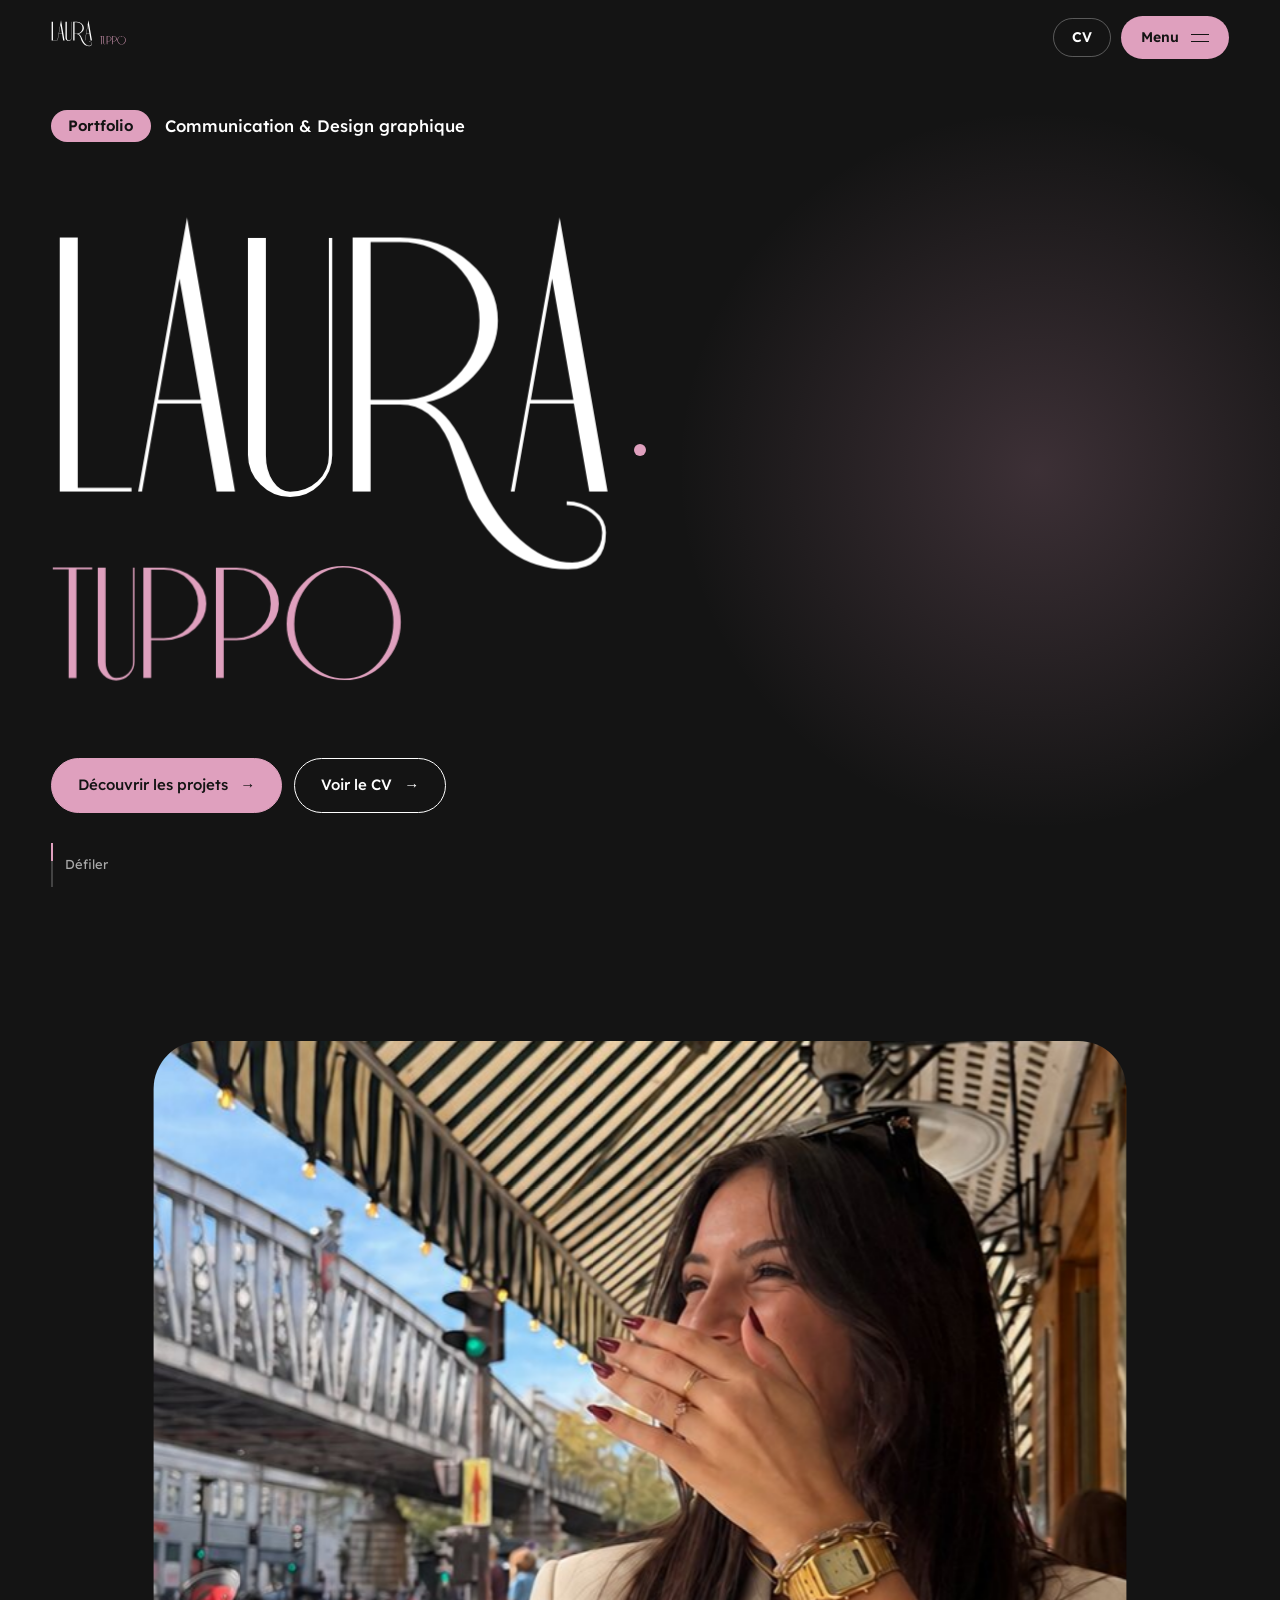
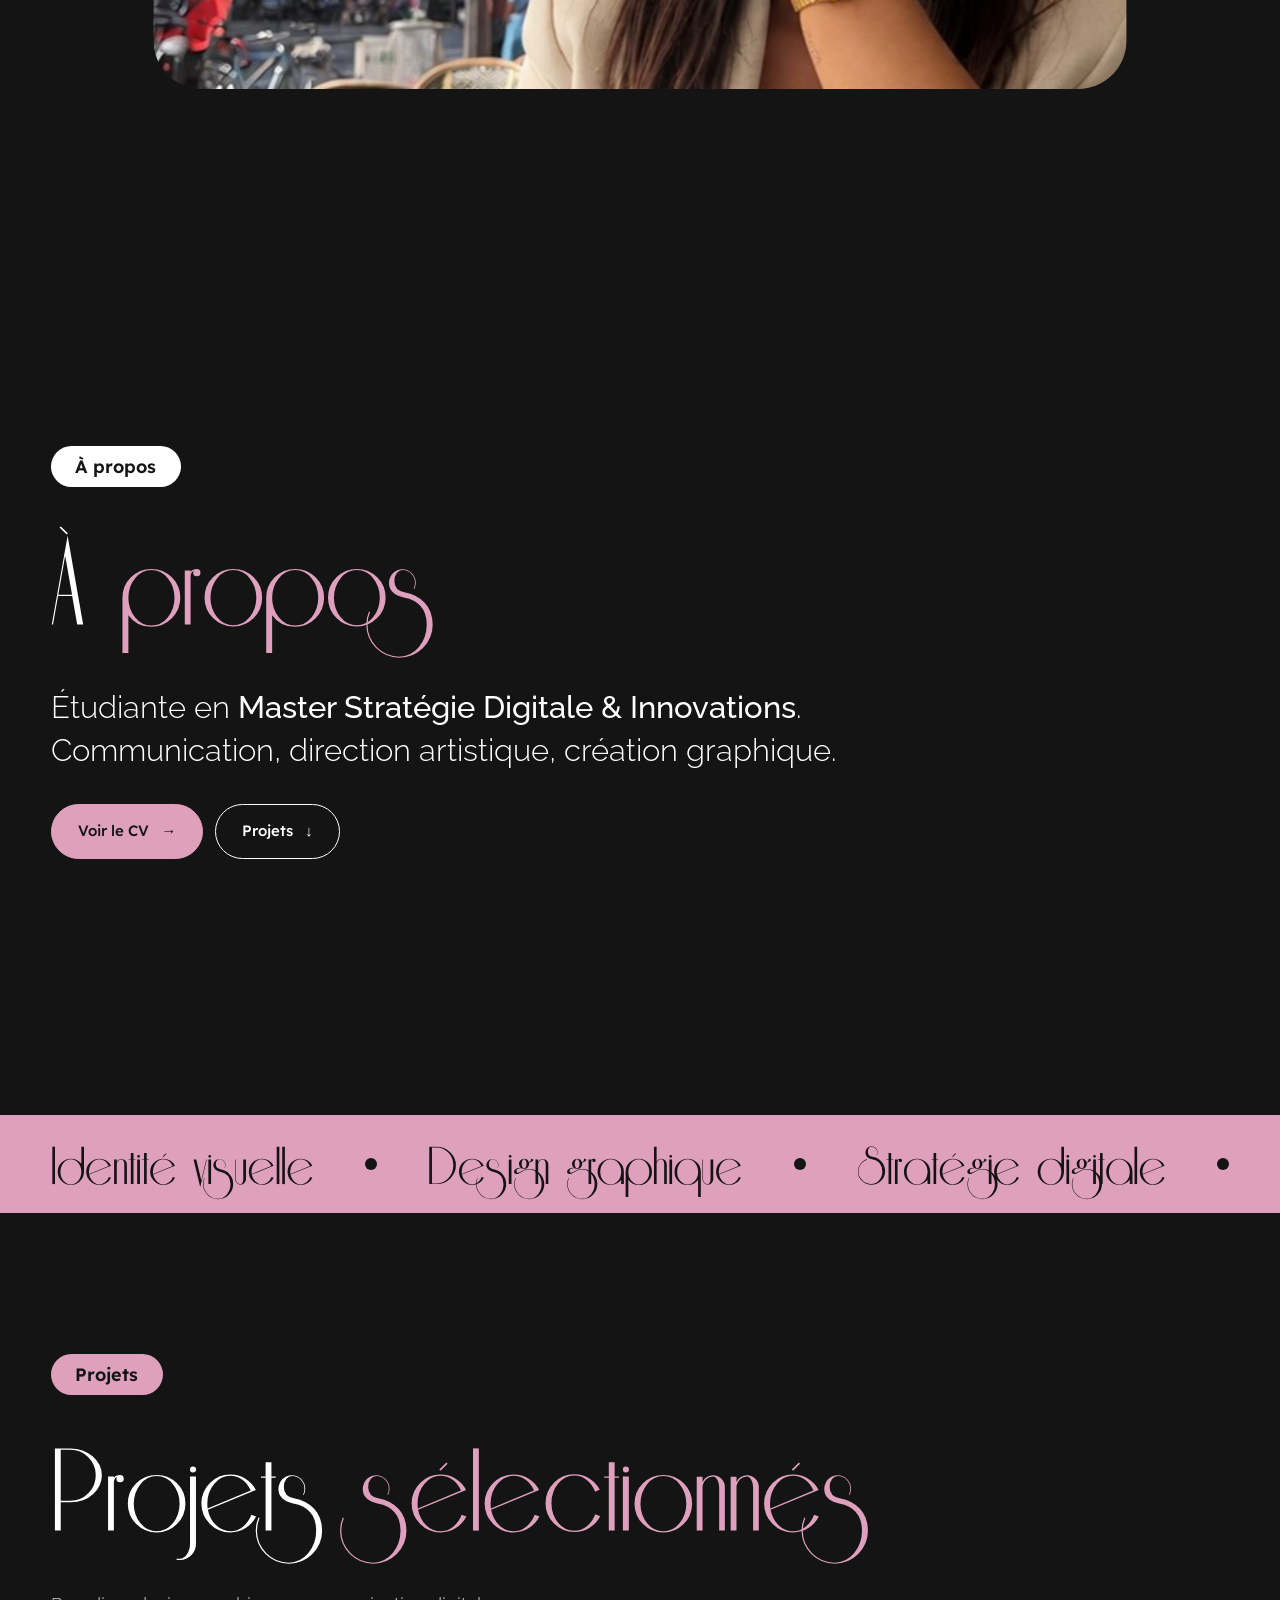
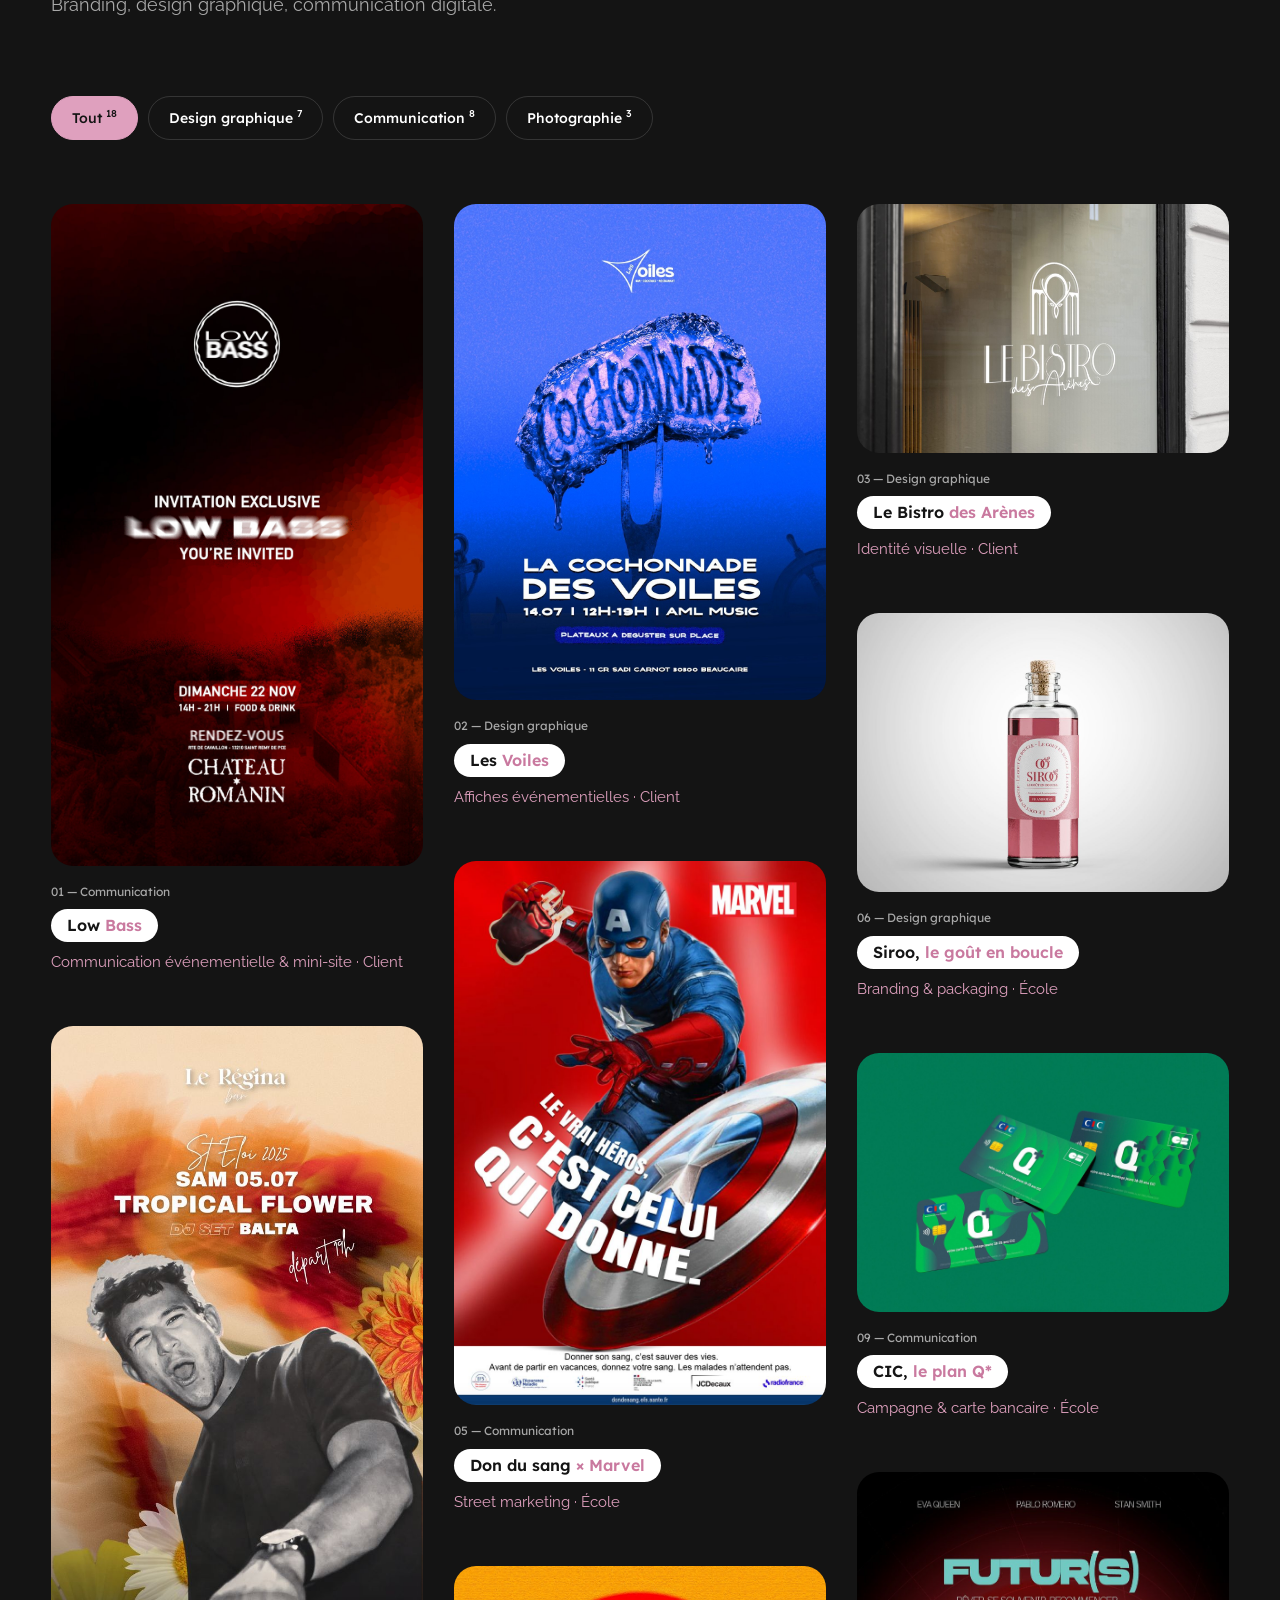
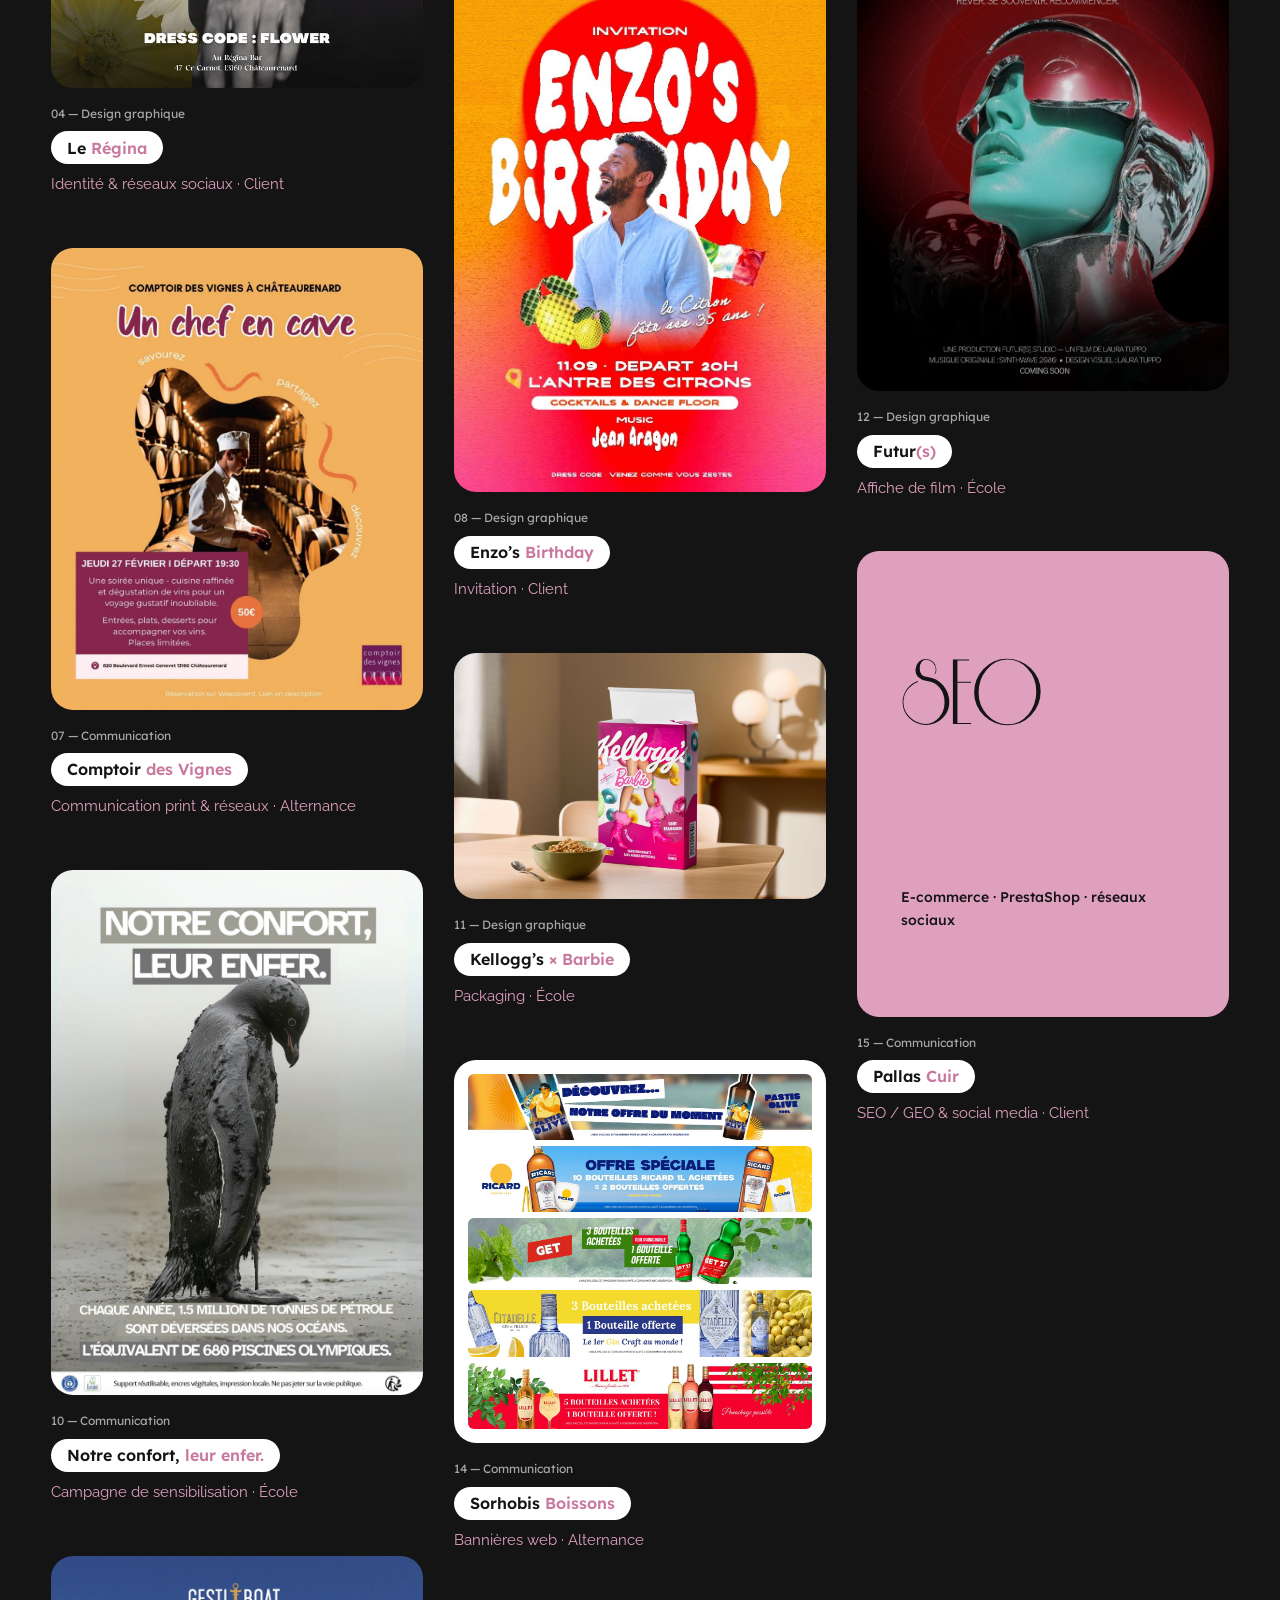
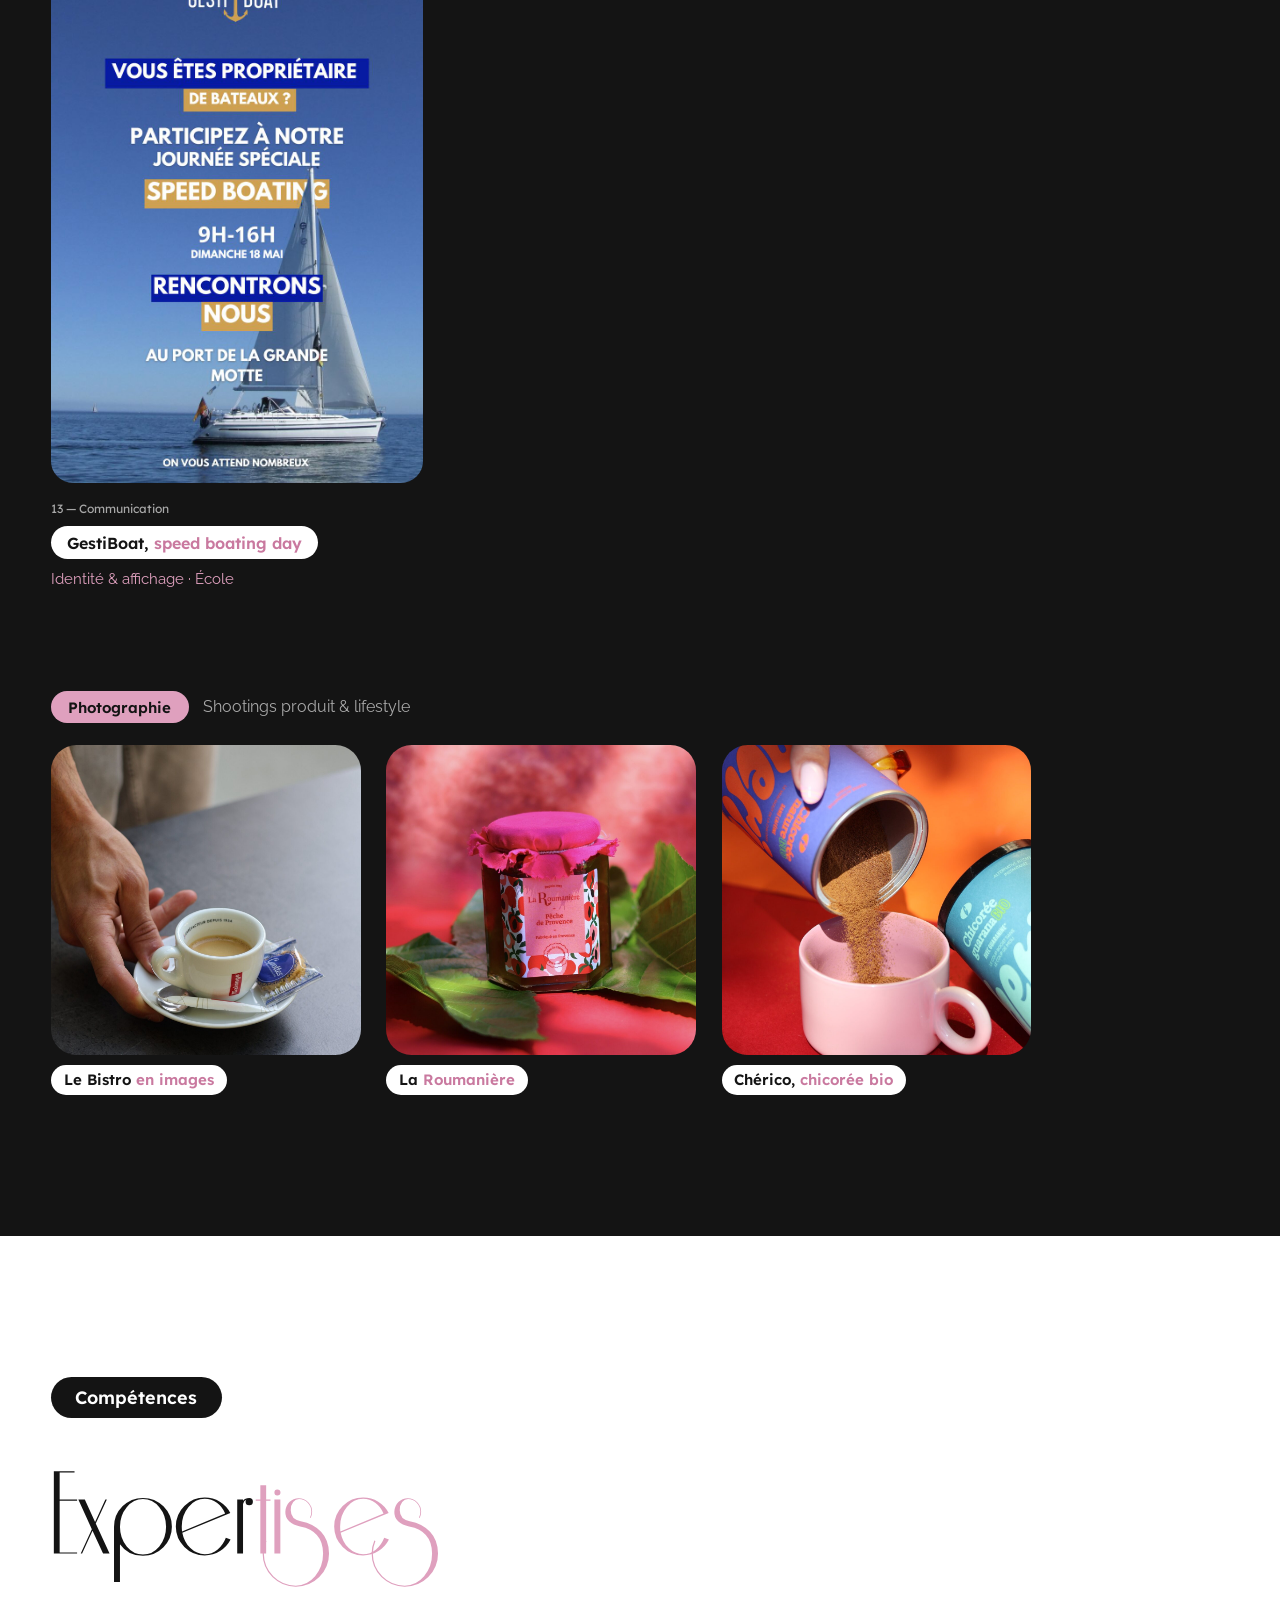
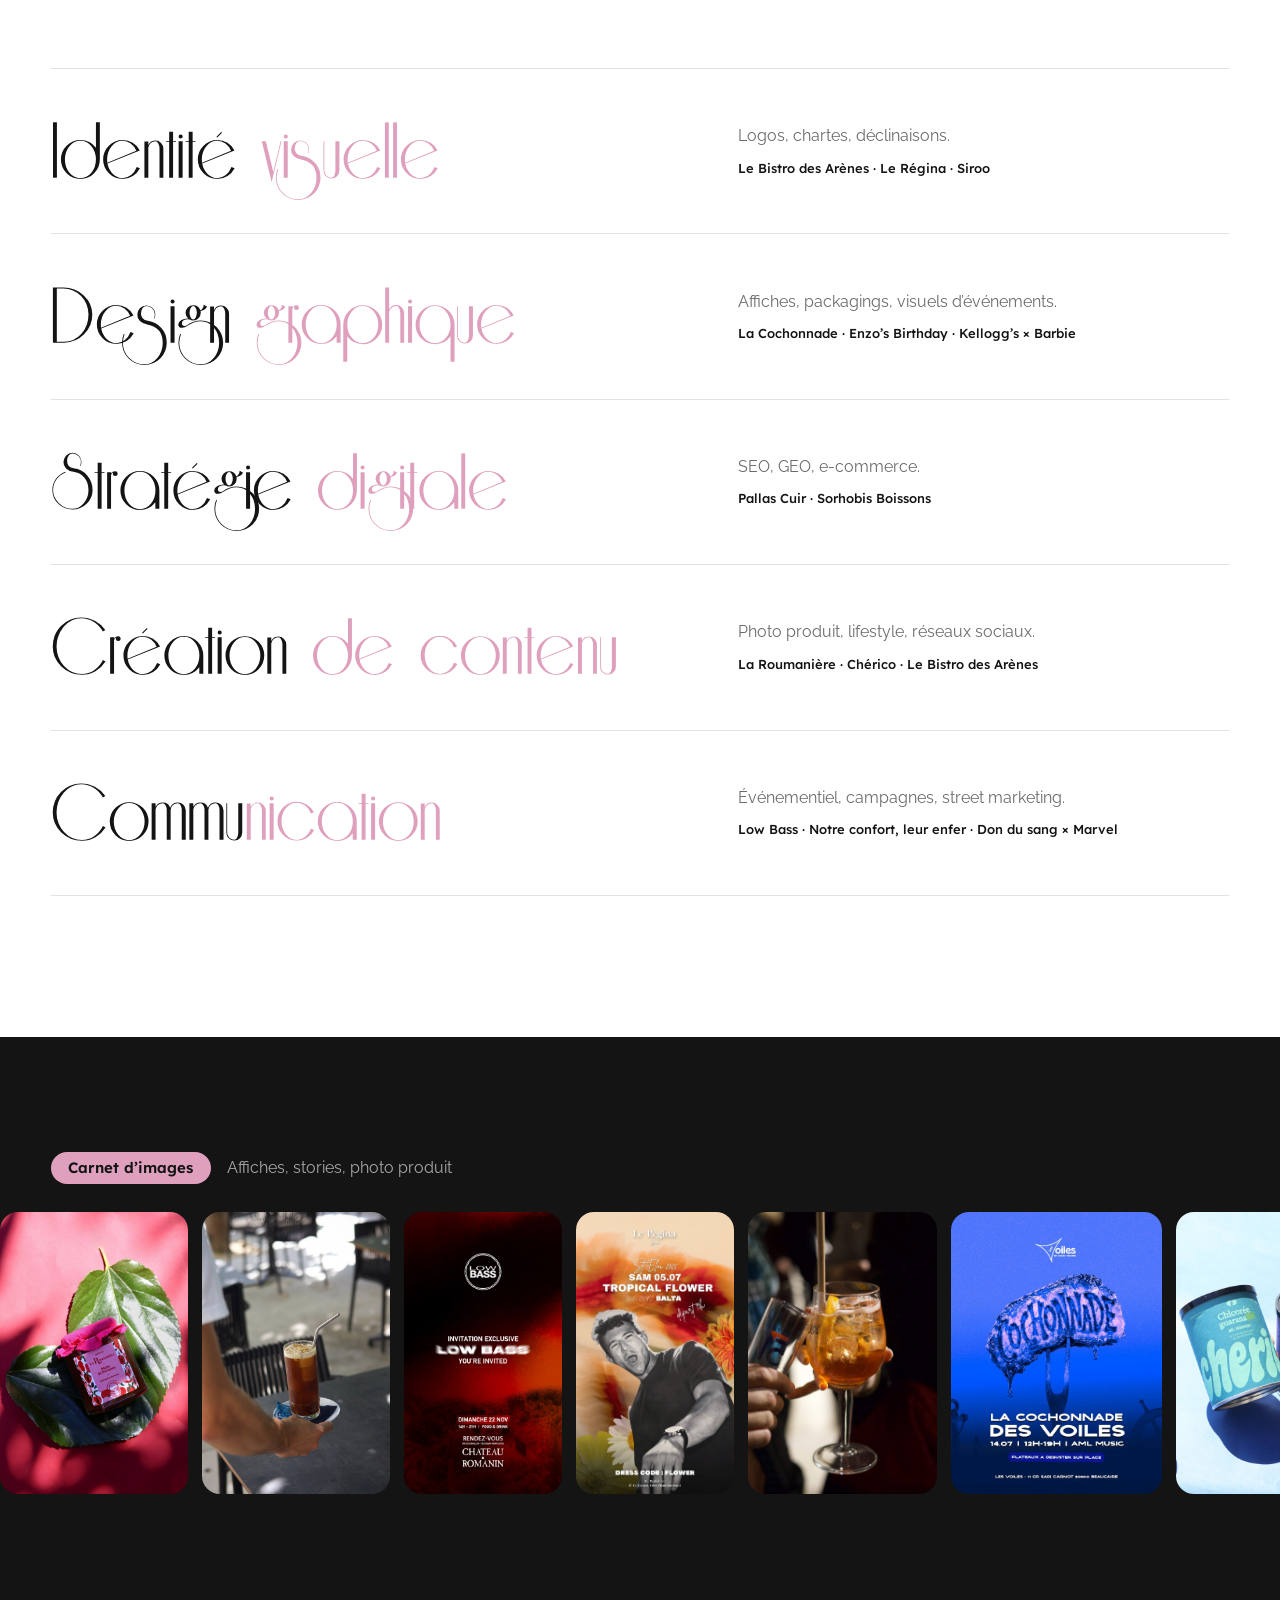
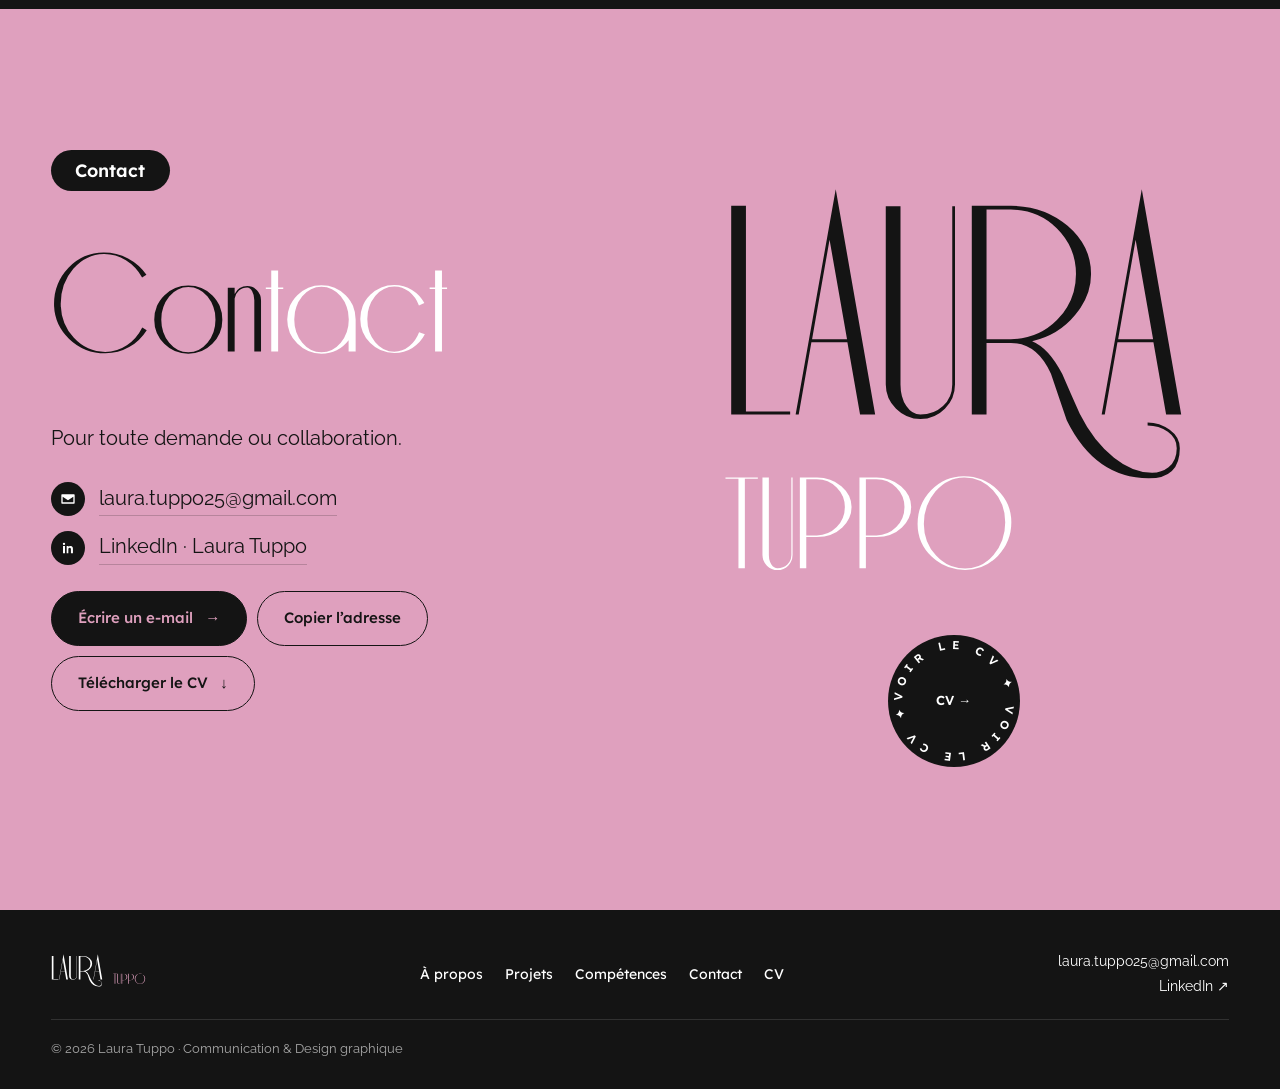
==== commit f84f4290: "Low Bass : mini-site de réservation (laissez-passer, tableau de bord) Co-Authored-By: Claude Opus 5." ====
--- a/index.html
+++ b/index.html
@@ -109,13 +109,13 @@
       <article class="card rv" id="p-lowbass" data-cat="communication">
         <button class="card-open" data-cursor="Voir" aria-label="Voir le projet Low Bass">
           <figure class="card-img"><img src="images/low-bass-invitation.jpg" width="900" height="1600" loading="lazy" alt="Low Bass"><span class="card-cta">Voir le projet</span></figure>
-          <span class="card-meta"><span class="label">01 — Communication</span><span class="card-title">Low <em>Bass</em></span><span class="card-type">Communication événementielle · Client</span></span>
+          <span class="card-meta"><span class="label">01 — Communication</span><span class="card-title">Low <em>Bass</em></span><span class="card-type">Communication événementielle & mini-site · Client</span></span>
         </button>
         <div class="card-detail" hidden>
           <div class="d-title"><span class="sr">Low Bass</span><span class="rt" aria-hidden="true"><svg class="rs" viewBox="0 0 1042 1041" style="width:1.001em"><use href="#rg0" x="0" style="--i:0"/><use href="#rg1" x="203" style="--i:1"/><use href="#rg2" x="659" style="--i:2"/></svg> <svg class="rs" viewBox="0 0 1571 1041" style="width:1.509em"><g class="e"><use href="#rg3" x="0" style="--i:4"/><use href="#rg4" x="402" style="--i:5"/><use href="#rg5" x="859" style="--i:6"/><use href="#rg5" x="1215" style="--i:7"/></g></svg></span></div>
-          <div class="d-text"><p>Château Romanin, 22 novembre. Story teaser, puis invitation exclusive.</p></div>
-          <dl class="d-specs"><div><dt>Discipline</dt><dd>Communication</dd></div><div><dt>Cadre</dt><dd>Client</dd></div><div><dt>Lieu</dt><dd>Château Romanin, Saint-Rémy-de-Provence</dd></div><div><dt>Date</dt><dd>Dimanche 22 novembre</dd></div><div><dt>Formats</dt><dd>Story teaser, invitation</dd></div></dl>
-          <div class="d-imgs"><figure><img src="images/low-bass-invitation.jpg" width="900" height="1600" loading="lazy" alt="Invitation exclusive Low Bass au Château Romanin, dimanche 22 novembre"></figure><figure><img src="images/low-bass-stay-tuned.jpg" width="900" height="1600" loading="lazy" alt="Story teaser Low Bass, Stay tuned"></figure></div>
+          <div class="d-text"><p>Château Romanin, 22 novembre. Story teaser, invitation exclusive et mini-site de réservation.</p><p>Un lien par invité, laissez-passer avec QR code, scan des entrées, suivi des paiements.</p></div>
+          <dl class="d-specs"><div><dt>Discipline</dt><dd>Communication</dd></div><div><dt>Cadre</dt><dd>Client</dd></div><div><dt>Lieu</dt><dd>Château Romanin, Saint-Rémy-de-Provence</dd></div><div><dt>Date</dt><dd>Dimanche 22 novembre</dd></div><div><dt>Formats</dt><dd>Story teaser, invitation, site web</dd></div><div><dt>Site</dt><dd>Réservation, billet QR, tableau de bord</dd></div></dl>
+          <div class="d-imgs"><figure><img src="images/low-bass-invitation.jpg" width="900" height="1600" loading="lazy" alt="Invitation exclusive Low Bass au Château Romanin, dimanche 22 novembre"></figure><figure><img src="images/low-bass-stay-tuned.jpg" width="900" height="1600" loading="lazy" alt="Story teaser Low Bass, Stay tuned"></figure><figure><img src="images/low-bass-pass.jpg" width="1206" height="1515" loading="lazy" alt="Mini-site : laissez-passer Low Bass avec code de réservation"></figure><figure><img src="images/low-bass-dashboard.jpg" width="1206" height="1530" loading="lazy" alt="Mini-site : tableau de bord des réservations et des entrées"></figure></div>
         </div>
       </article>
       <article class="card rv" id="p-voiles" data-cat="graphisme">
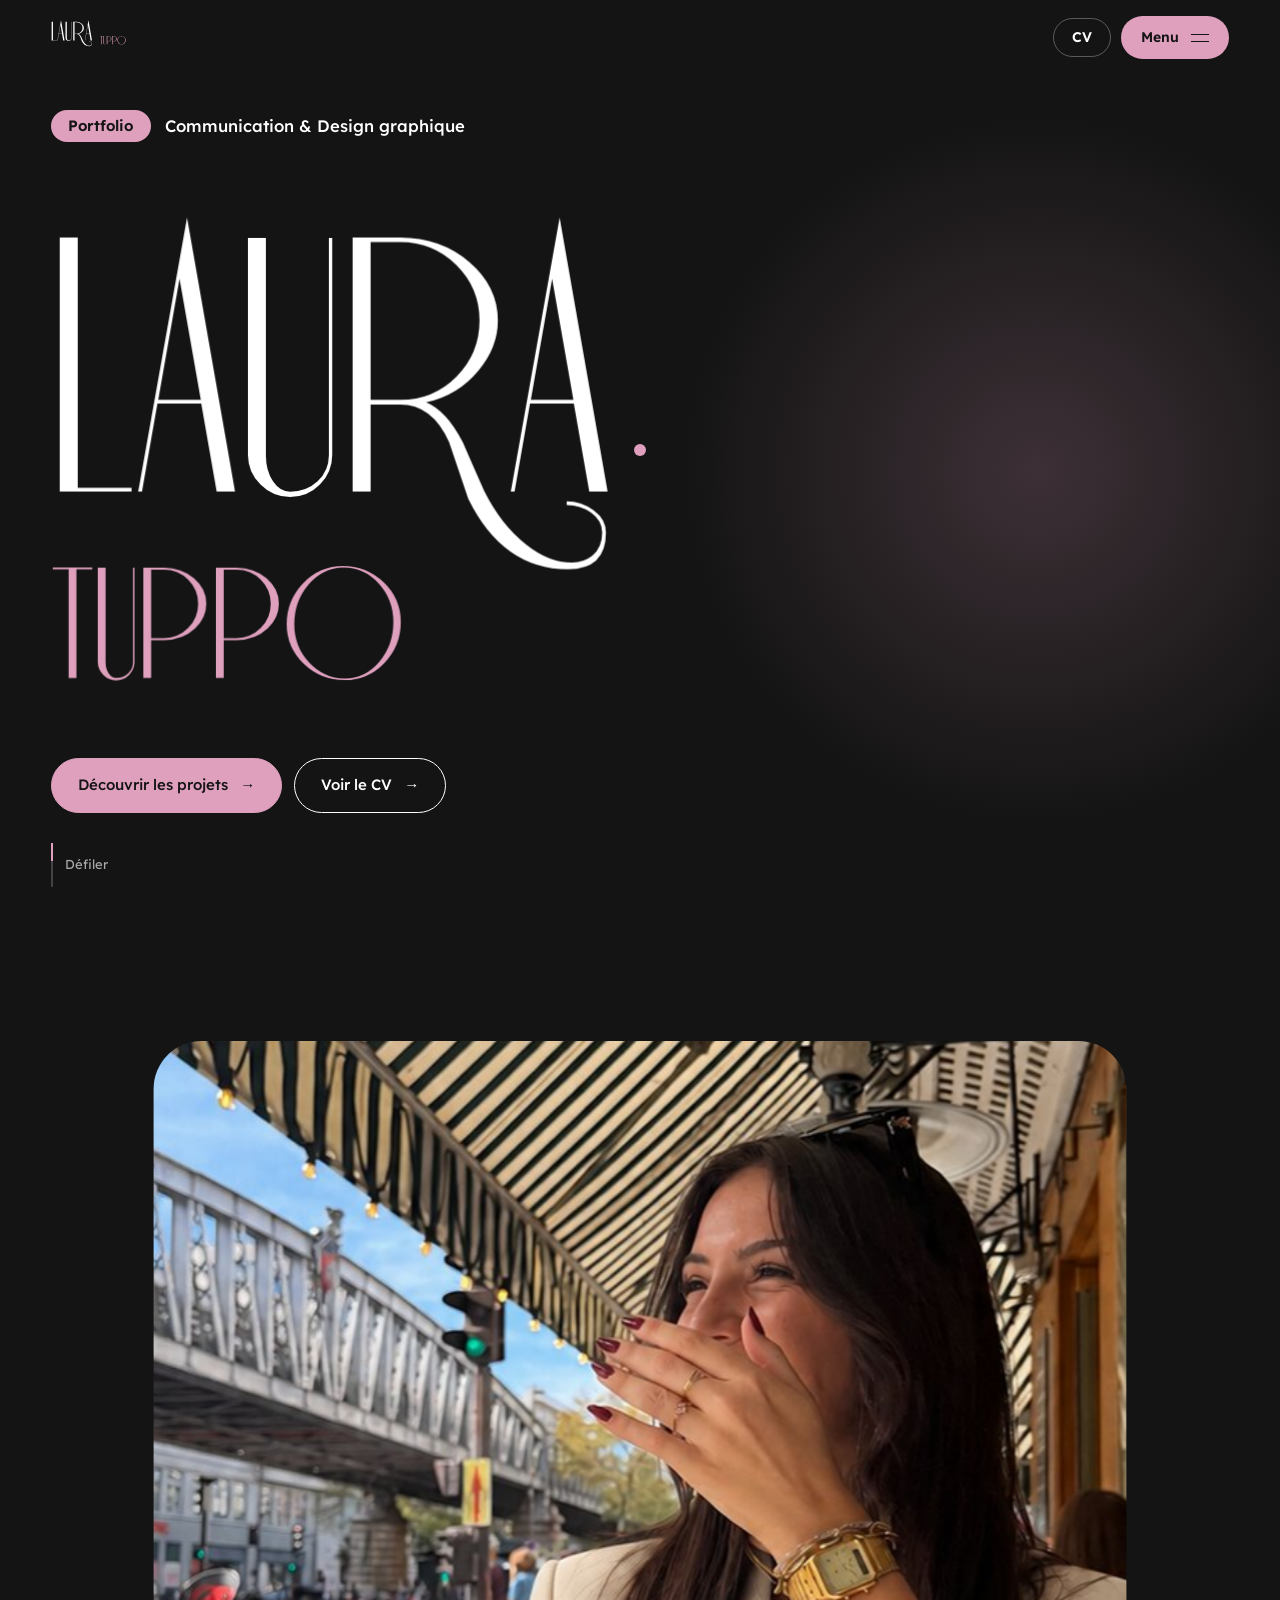
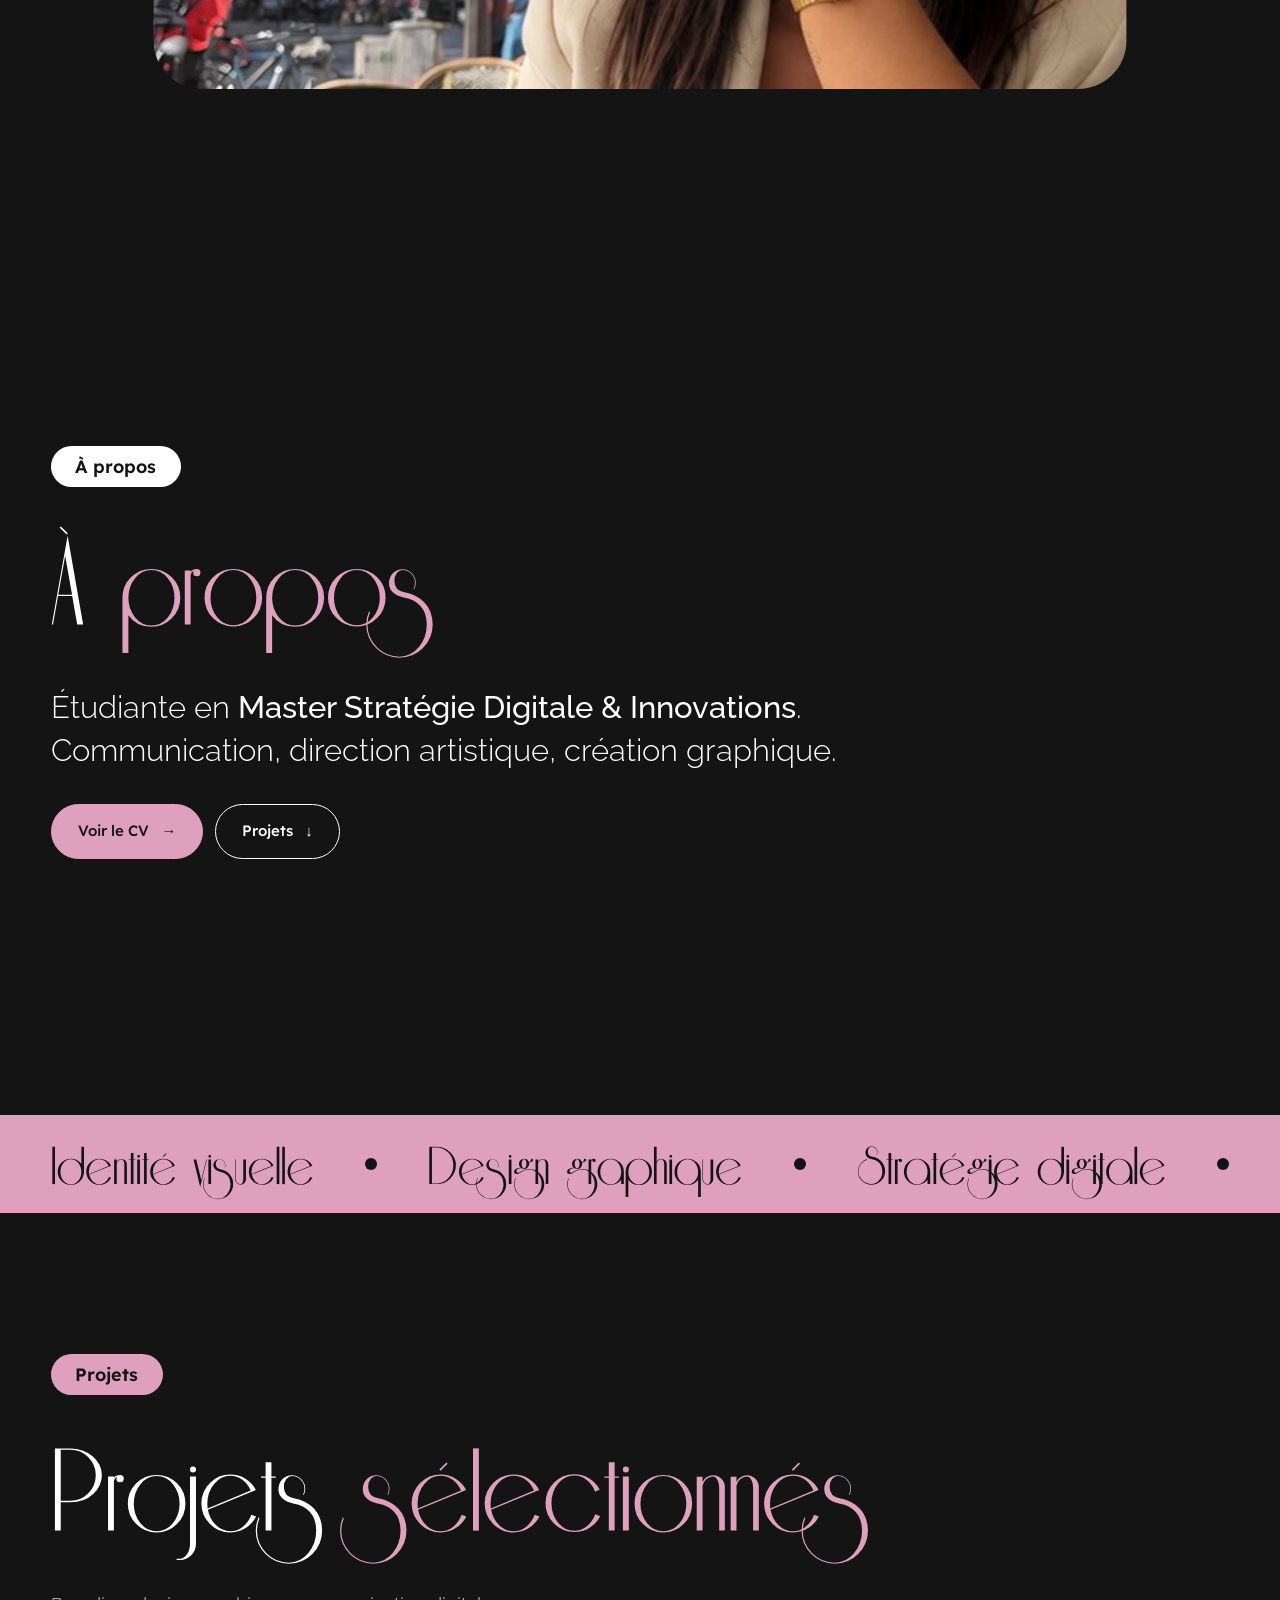
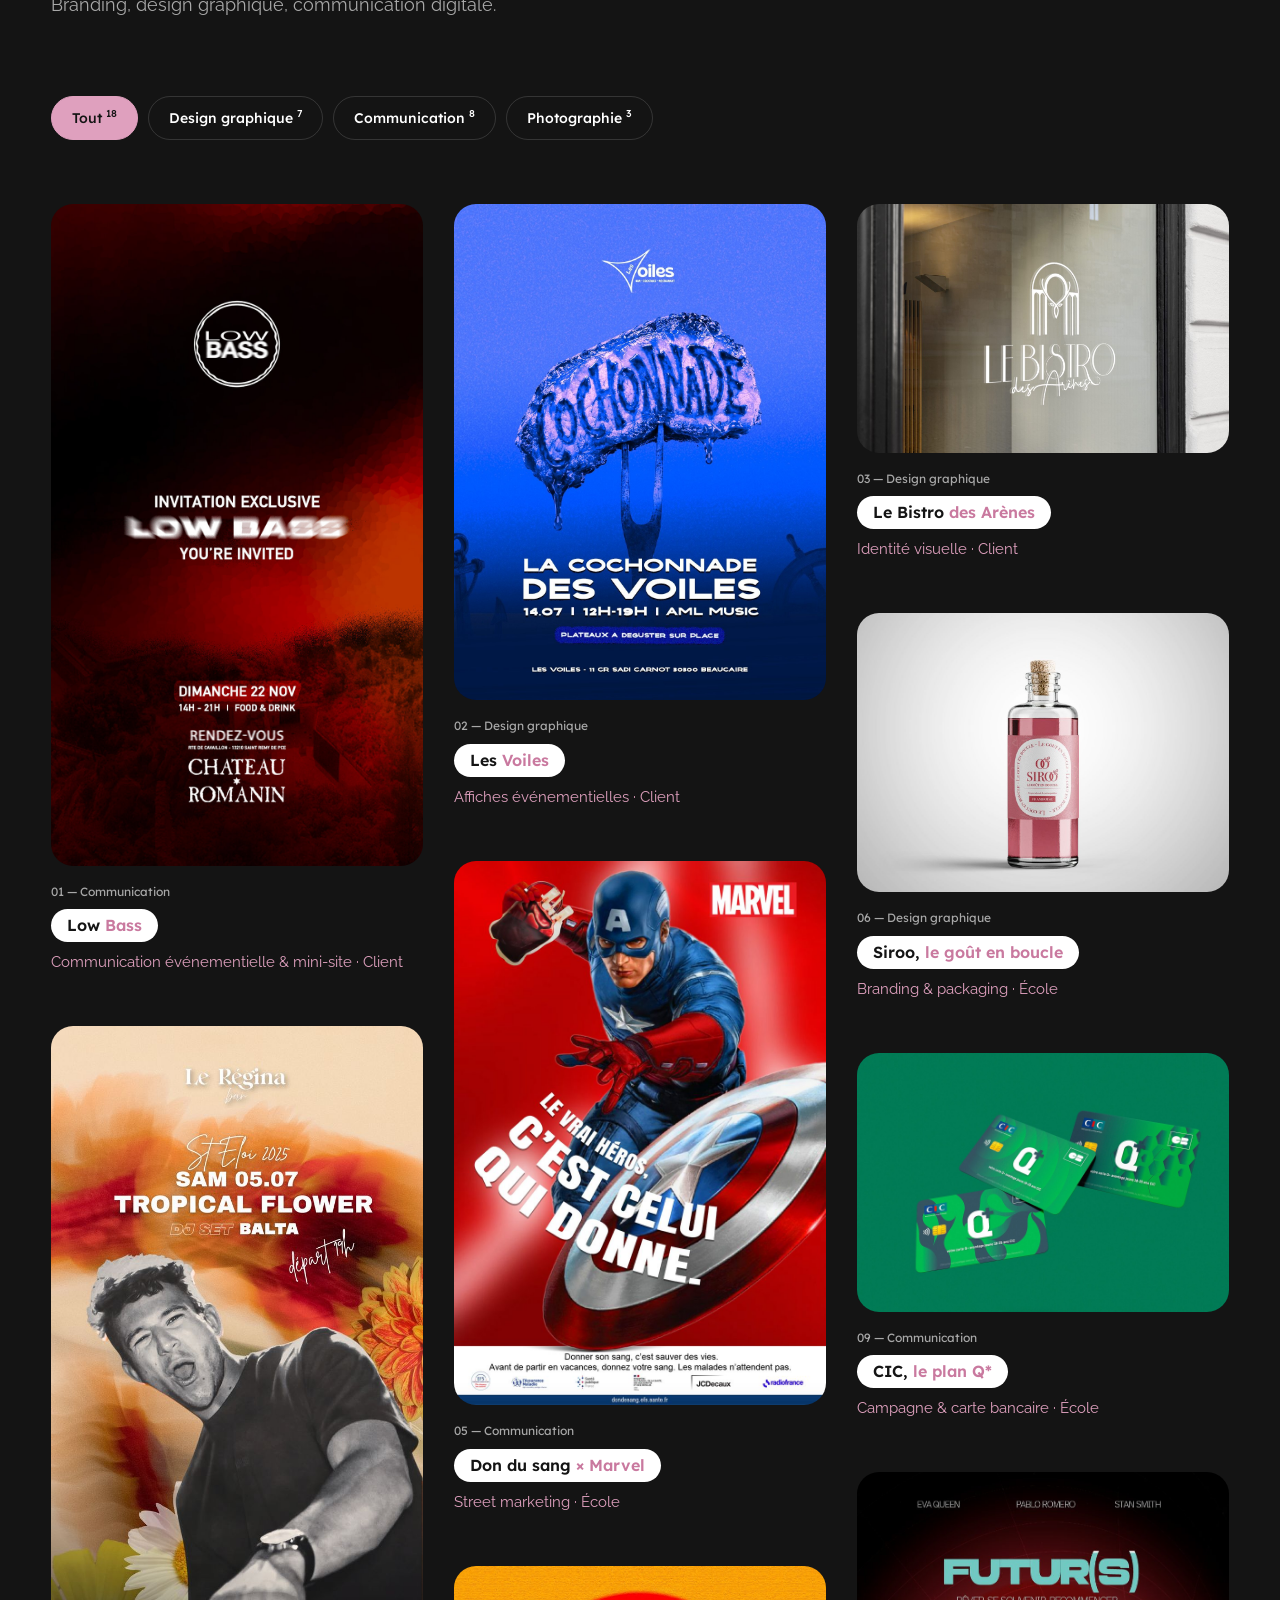
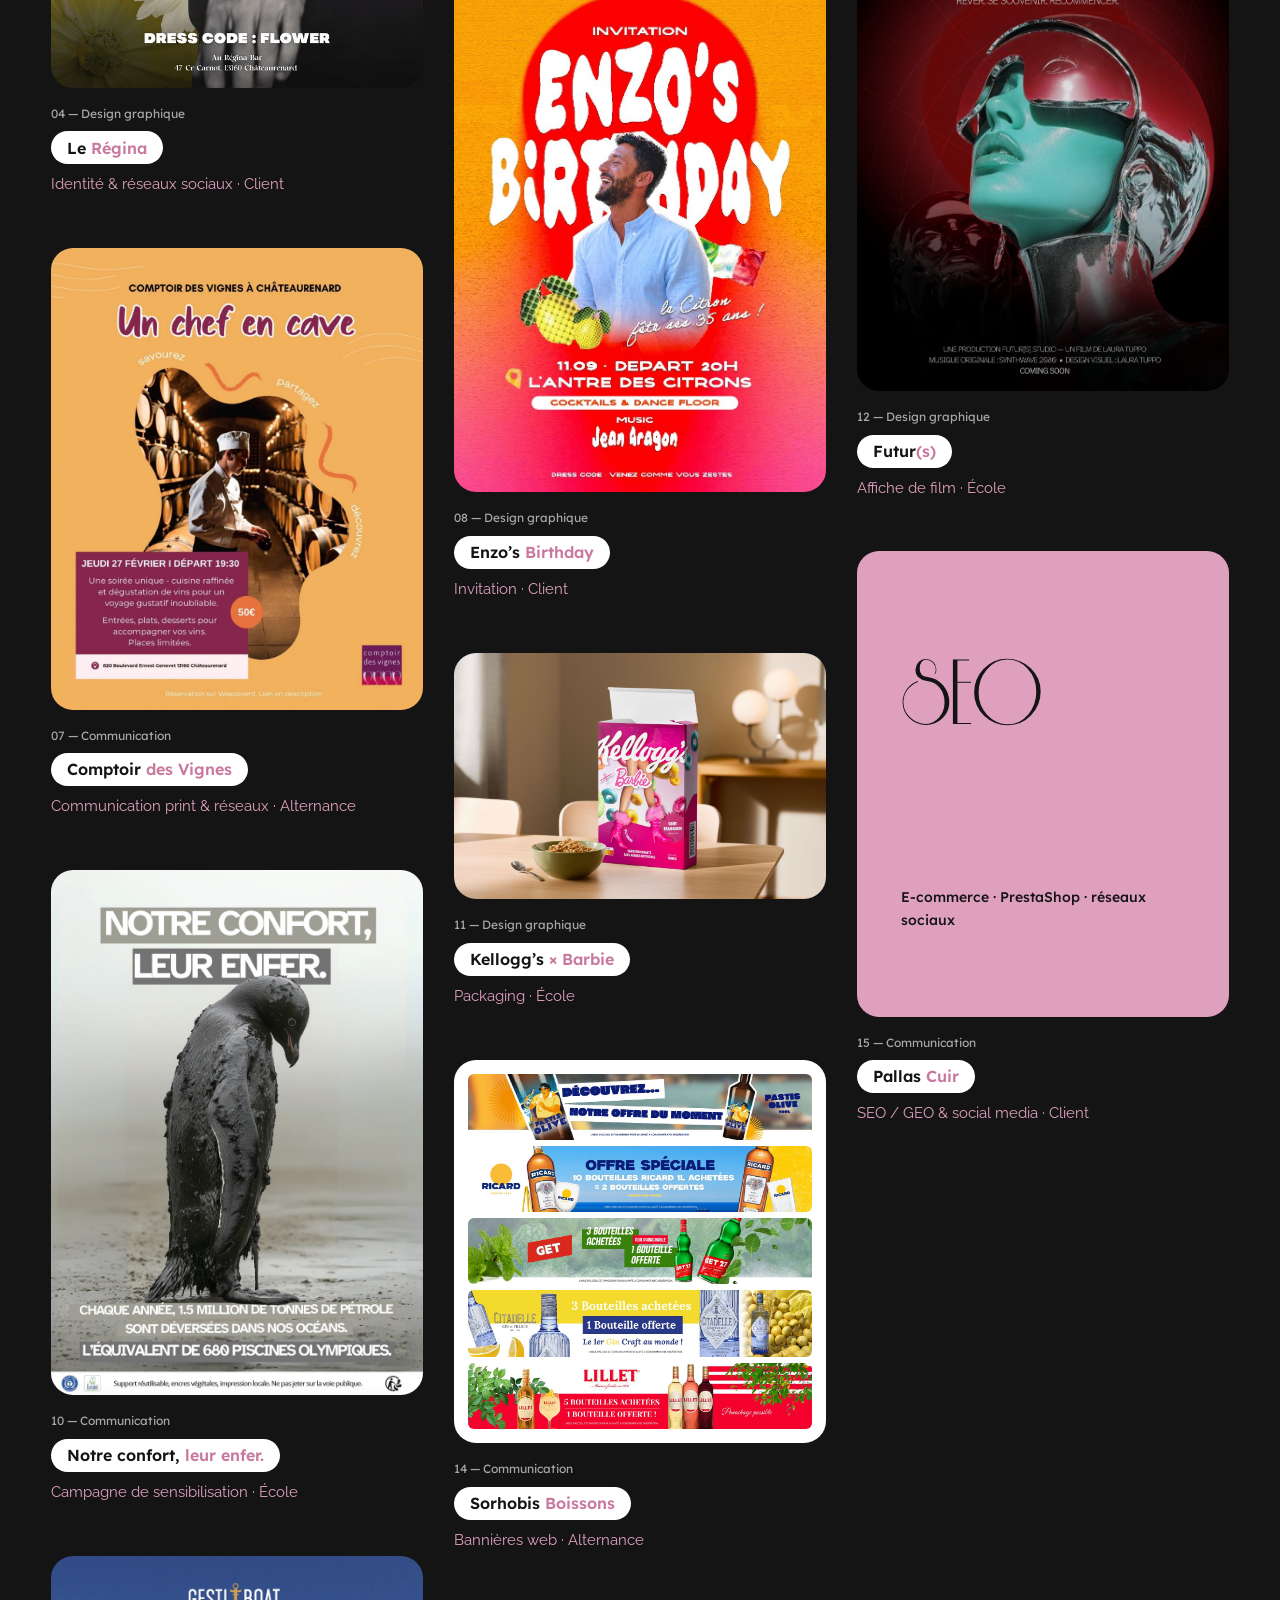
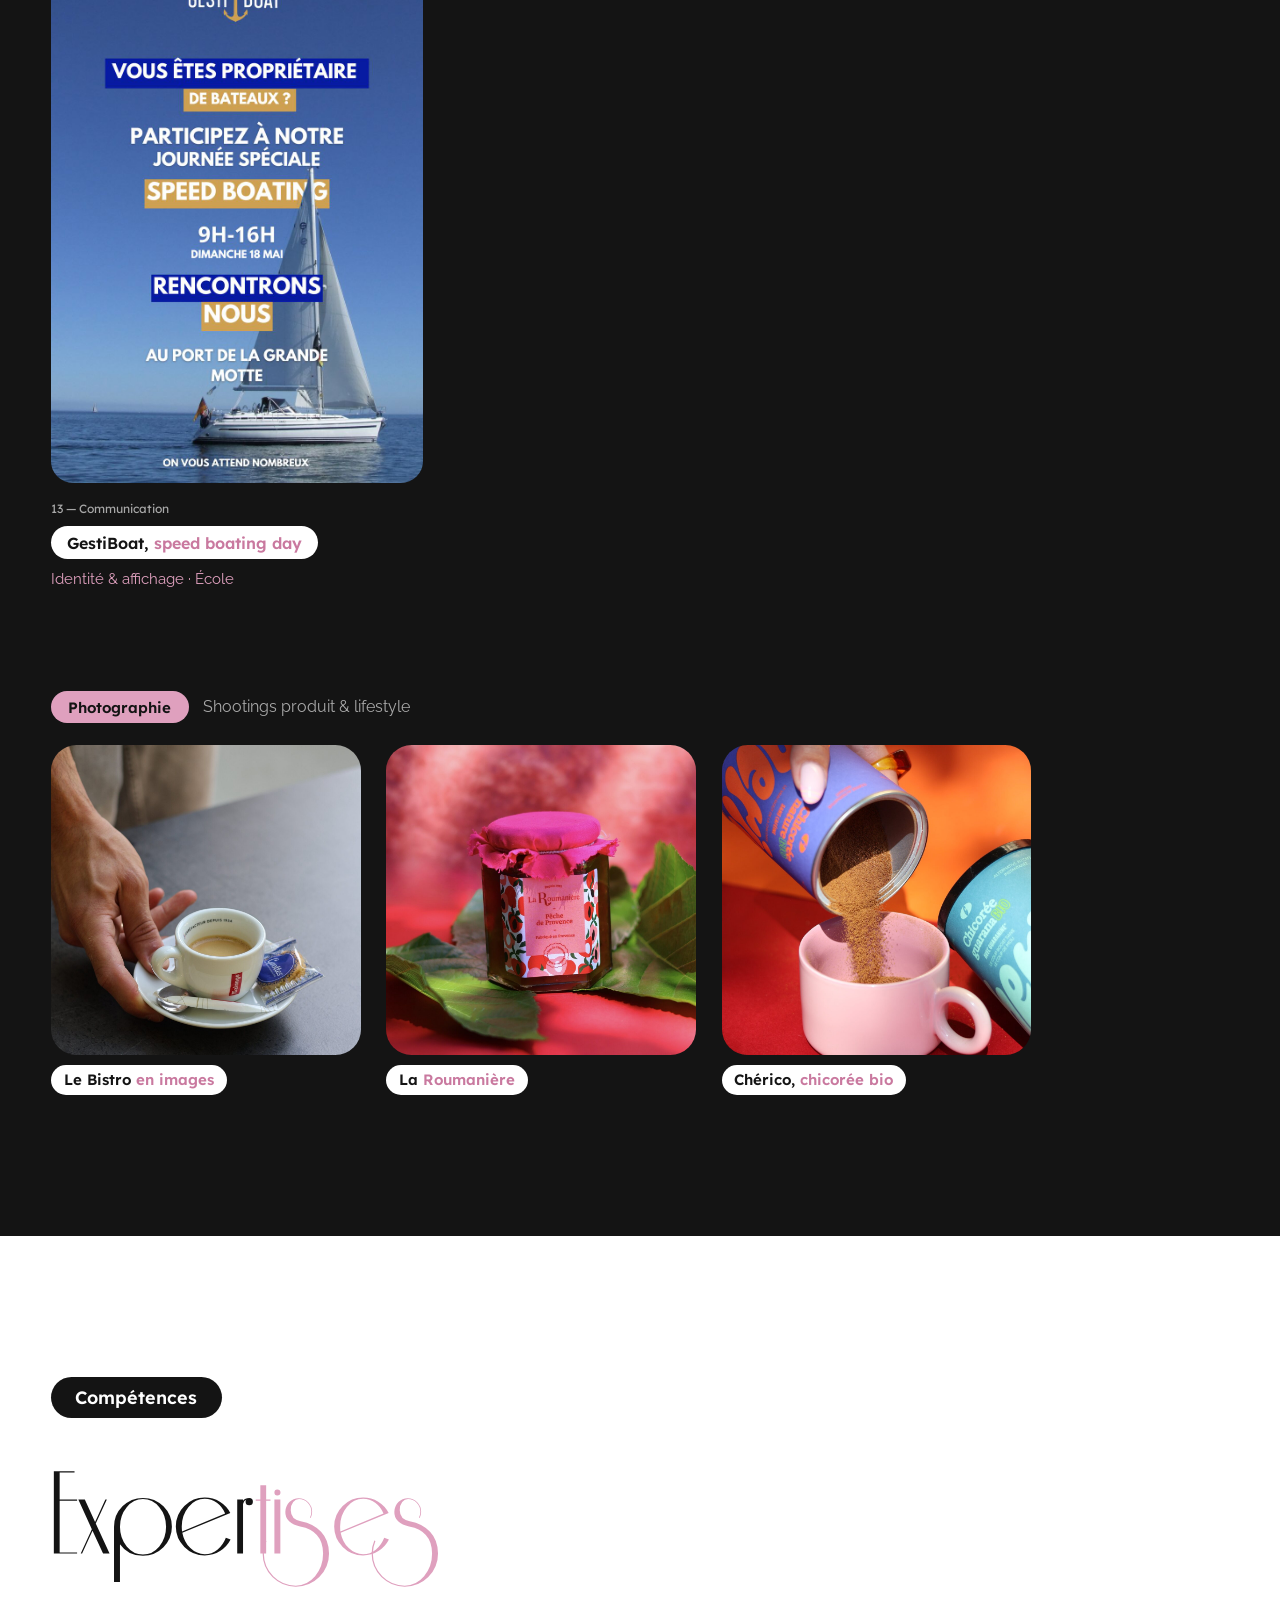
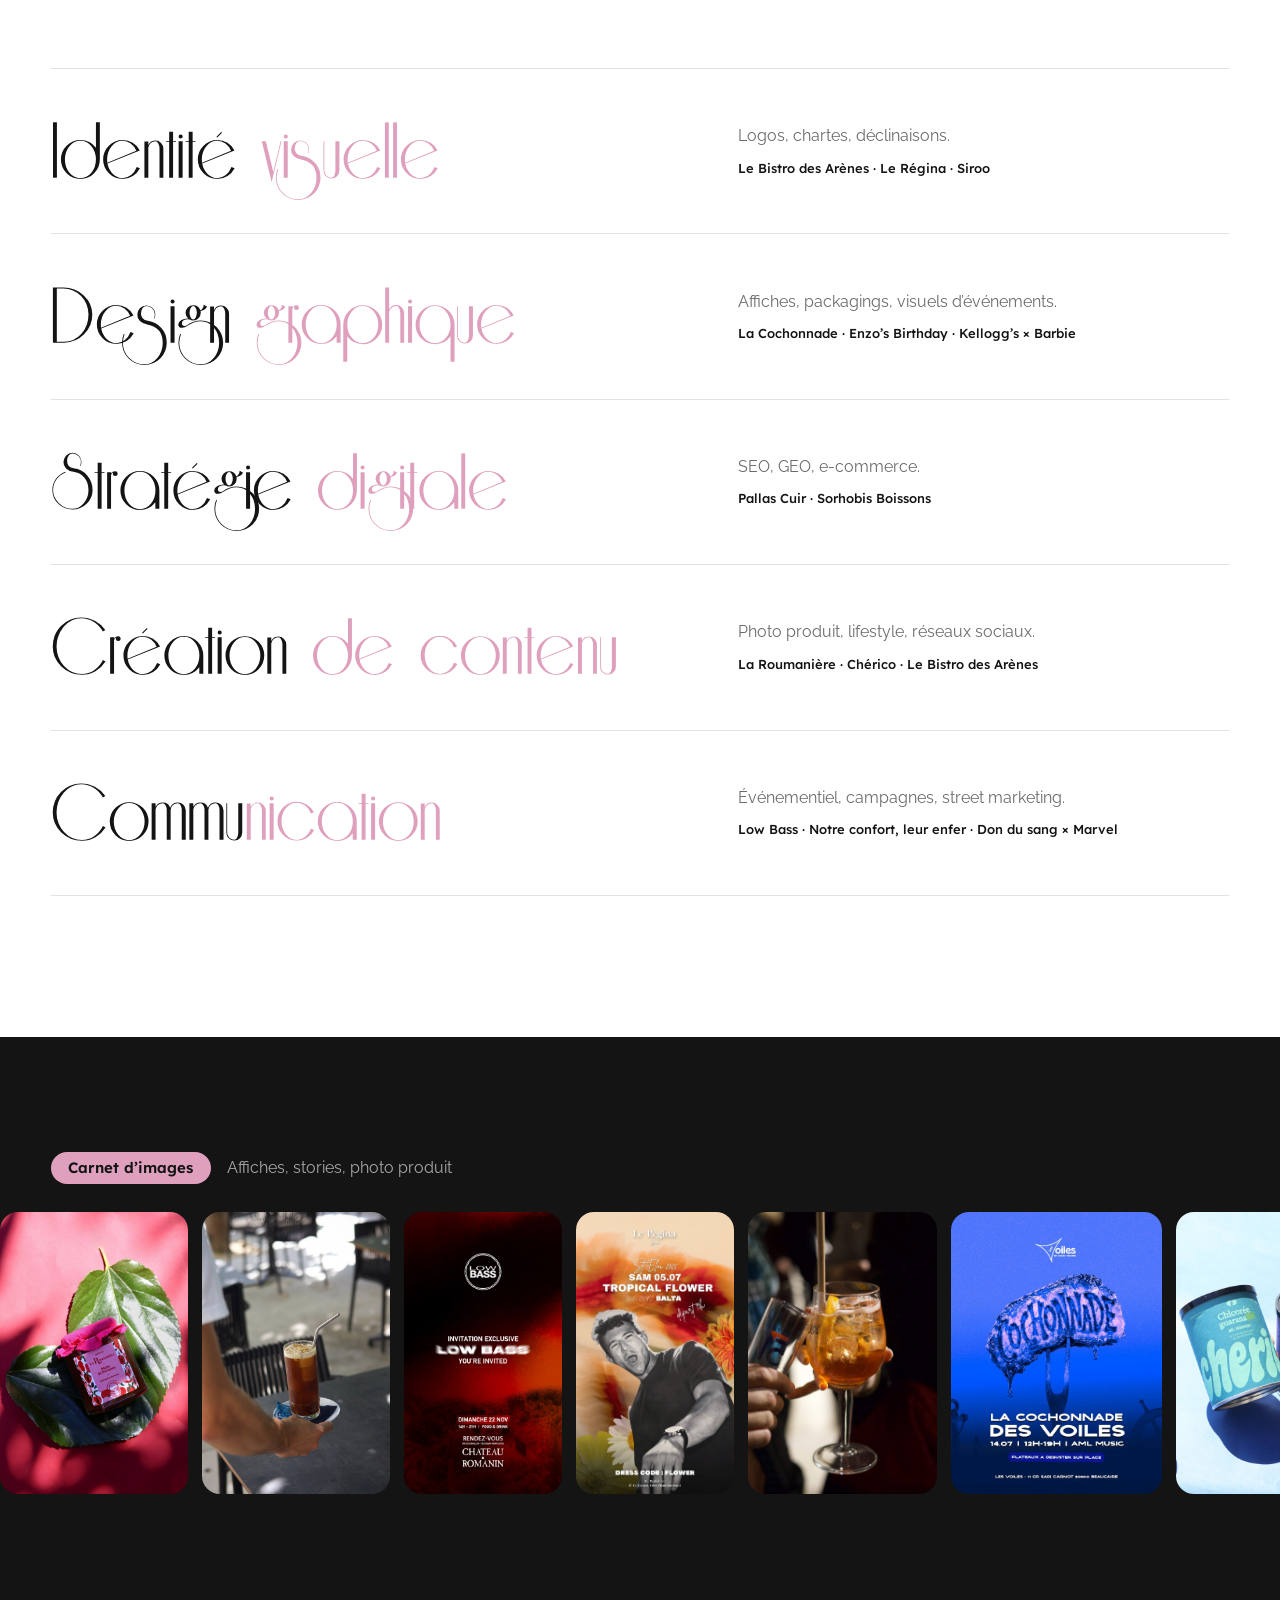
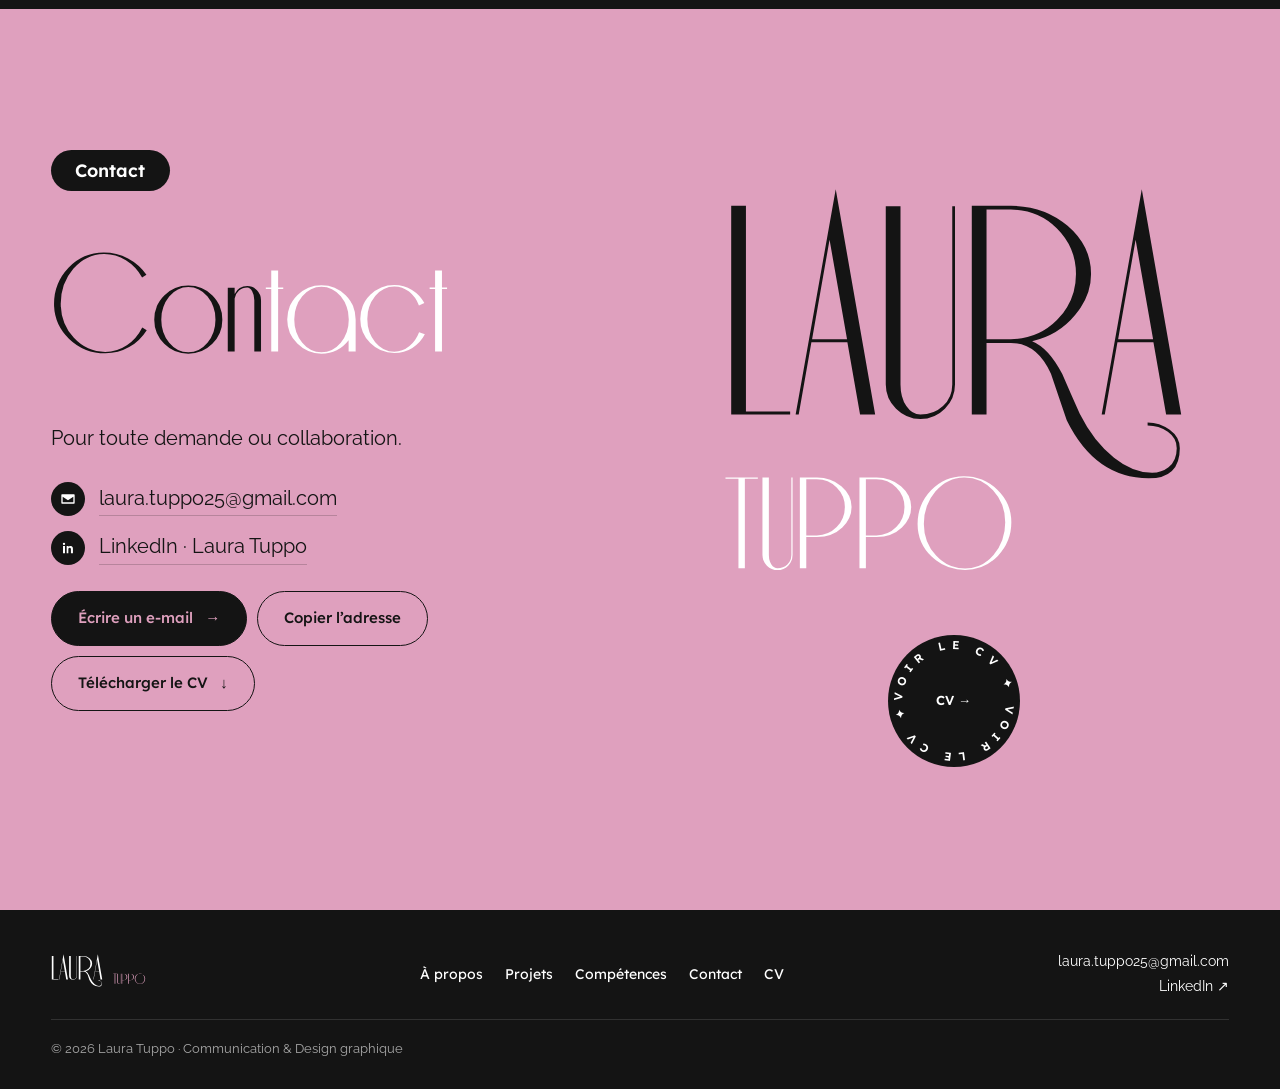
==== commit b962ed05: "Aperçu de lien : image de la page d'accueil au lieu de Low Bass Co-Authored-By: Claude Opus 5.5 <nor" ====
--- a/index.html
+++ b/index.html
@@ -8,7 +8,14 @@
 <meta name="description" content="Laura Tuppo — Portfolio. Communication &amp; design graphique : identité visuelle, affiches, communication événementielle, photographie produit.">
 <meta property="og:title" content="Laura Tuppo — Portfolio">
 <meta property="og:description" content="Portfolio — Communication &amp; Design graphique">
-<meta property="og:image" content="images/low-bass-invitation.jpg">
+<meta property="og:type" content="website">
+<meta property="og:url" content="https://lauratuppo25-stack.github.io/book-Laura/">
+<meta property="og:image" content="https://lauratuppo25-stack.github.io/book-Laura/images/og-accueil.jpg">
+<meta property="og:image:width" content="1200">
+<meta property="og:image:height" content="630">
+<meta property="og:image:alt" content="Laura Tuppo — Portfolio, Communication &amp; Design graphique">
+<meta name="twitter:card" content="summary_large_image">
+<meta name="twitter:image" content="https://lauratuppo25-stack.github.io/book-Laura/images/og-accueil.jpg">
 <link rel="icon" href="data:image/svg+xml,%3Csvg xmlns='http://www.w3.org/2000/svg' viewBox='0 0 32 32'%3E%3Crect width='32' height='32' rx='16' fill='%23dfa0be'/%3E%3Ctext x='16' y='21' font-family='Arial' font-weight='700' font-size='13' fill='%23141414' text-anchor='middle'%3ELT%3C/text%3E%3C/svg%3E">
 <link rel="preconnect" href="https://fonts.googleapis.com">
 <link rel="preconnect" href="https://fonts.gstatic.com" crossorigin>
